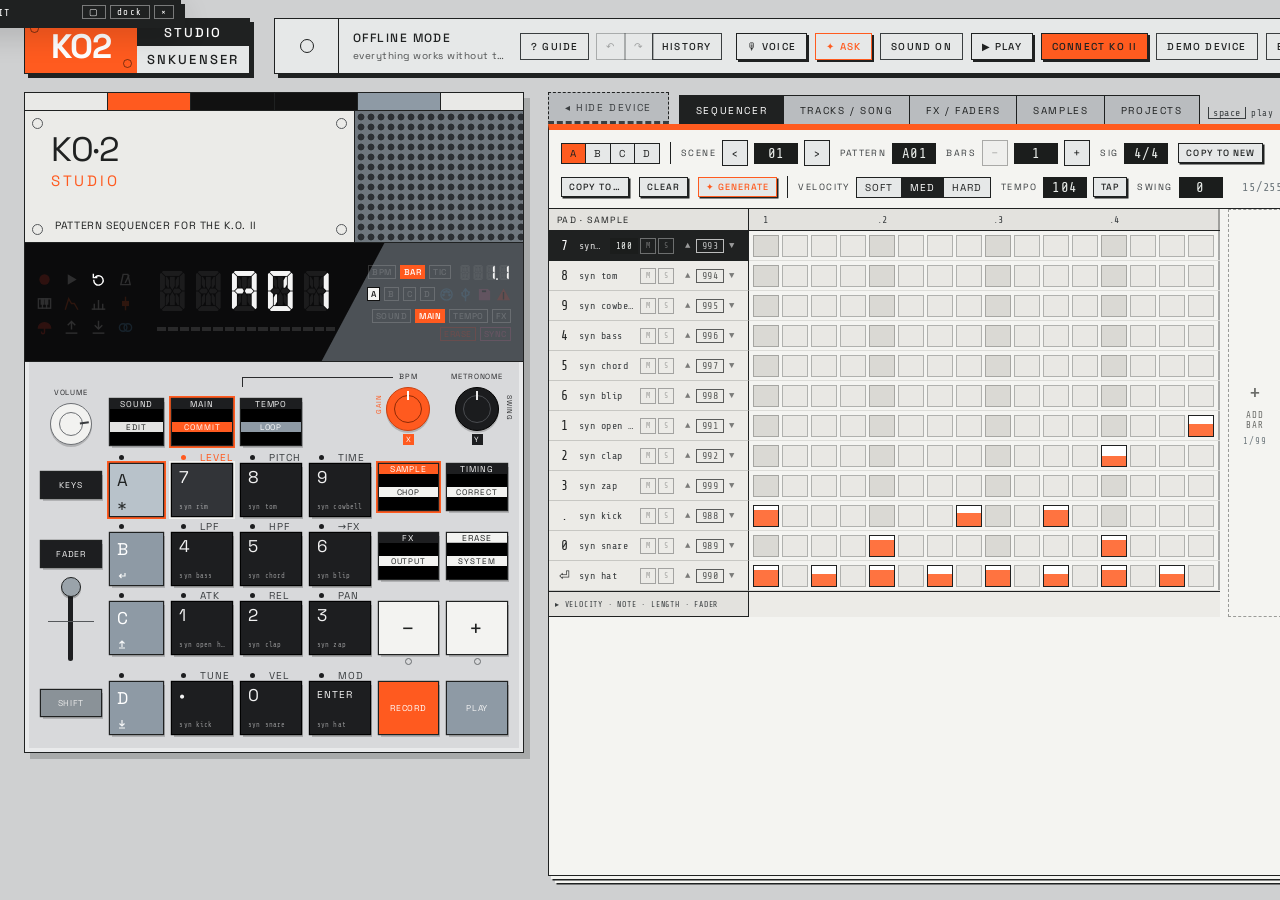
==== ko2/index.html @ eb82fb5e "KO2 Studio: Voice: warm up the note model when the window opens Co-Authored-By: Claude Opus 5.5 <nor" ====
<!doctype html>
<html lang="en">
  <head>
    <meta charset="UTF-8" />
    <meta name="viewport" content="width=device-width, initial-scale=1" />
    <title>KO2 Studio</title>
    <script type="module" crossorigin>var e=Object.create,t=Object.defineProperty,n=Object.getOwnPropertyDescriptor,r=Object.getOwnPropertyNames,i=Object.getPrototypeOf,a=Object.prototype.hasOwnProperty,o=(e,t,n)=>()=>{if(n)throw n[0];try{return e&&(t=e(e=0)),t}catch(e){throw n=[e],e}},s=(e,t)=>()=>(t||(e((t={exports:{}}).exports,t,t.exports),e=null),t.exports),c=(e,n)=>{let r={};for(var i in e)t(r,i,{get:e[i],enumerable:!0});return n||t(r,Symbol.toStringTag,{value:`Module`}),r},l=(e,i,o,s)=>{if(i&&typeof i==`object`||typeof i==`function`)for(var c=r(i),l=0,u=c.length,d;l<u;l++)d=c[l],!a.call(e,d)&&d!==o&&t(e,d,{get:(e=>i[e]).bind(null,d),enumerable:!(s=n(i,d))||s.enumerable});return e},u=(n,r,o)=>(o=n==null?{}:e(i(n)),l(r||!n||!n.__esModule||!a.call(n,`default`)?t(o,`default`,{value:n,enumerable:!0}):o,n));(function(){let e=document.createElement(`link`).relList;if(e&&e.supports&&e.supports(`modulepreload`))return;for(let e of document.querySelectorAll(`link[rel="modulepreload"]`))n(e);new MutationObserver(e=>{for(let t of e)if(t.type===`childList`)for(let e of t.addedNodes)e.tagName===`LINK`&&e.rel===`modulepreload`&&n(e)}).observe(document,{childList:!0,subtree:!0});function t(e){let t={};return e.integrity&&(t.integrity=e.integrity),e.referrerPolicy&&(t.referrerPolicy=e.referrerPolicy),t.credentials=e.crossOrigin===`use-credentials`?`include`:e.crossOrigin===`anonymous`?`omit`:`same-origin`,t}function n(e){if(e.ep)return;e.ep=!0;let n=t(e);fetch(e.href,n)}})();var d=s((e=>{function t(e,t){var n=e.length;e.push(t);a:for(;0<n;){var r=n-1>>>1,a=e[r];if(0<i(a,t))e[r]=t,e[n]=a,n=r;else break a}}function n(e){return e.length===0?null:e[0]}function r(e){if(e.length===0)return null;var t=e[0],n=e.pop();if(n!==t){e[0]=n;a:for(var r=0,a=e.length,o=a>>>1;r<o;){var s=2*(r+1)-1,c=e[s],l=s+1,u=e[l];if(0>i(c,n))l<a&&0>i(u,c)?(e[r]=u,e[l]=n,r=l):(e[r]=c,e[s]=n,r=s);else if(l<a&&0>i(u,n))e[r]=u,e[l]=n,r=l;else break a}}return t}function i(e,t){var n=e.sortIndex-t.sortIndex;return n===0?e.id-t.id:n}if(e.unstable_now=void 0,typeof performance==`object`&&typeof performance.now==`function`){var a=performance;e.unstable_now=function(){return a.now()}}else{var o=Date,s=o.now();e.unstable_now=function(){return o.now()-s}}var c=[],l=[],u=1,d=null,f=3,p=!1,m=!1,h=!1,g=!1,_=typeof setTimeout==`function`?setTimeout:null,v=typeof clearTimeout==`function`?clearTimeout:null,y=typeof setImmediate<`u`?setImmediate:null;function b(e){for(var i=n(l);i!==null;){if(i.callback===null)r(l);else if(i.startTime<=e)r(l),i.sortIndex=i.expirationTime,t(c,i);else break;i=n(l)}}function x(e){if(h=!1,b(e),!m){if(n(c)!==null)m=!0,S||(S=!0,D());else{var t=n(l);t!==null&&O(x,t.startTime-e)}}}var S=!1,C=-1,w=5,T=-1;function ee(){return g?!0:!(e.unstable_now()-T<w)}function E(){if(g=!1,S){var t=e.unstable_now();T=t;var i=!0;try{a:{m=!1,h&&(h=!1,v(C),C=-1),p=!0;var a=f;try{b:{for(b(t),d=n(c);d!==null&&!(d.expirationTime>t&&ee());){var o=d.callback;if(typeof o==`function`){d.callback=null,f=d.priorityLevel;var s=o(d.expirationTime<=t);if(t=e.unstable_now(),typeof s==`function`){d.callback=s,b(t),i=!0;break b}d===n(c)&&r(c),b(t)}else r(c);d=n(c)}if(d!==null)i=!0;else{var u=n(l);u!==null&&O(x,u.startTime-t),i=!1}}break a}finally{d=null,f=a,p=!1}i=void 0}}finally{i?D():S=!1}}}var D;if(typeof y==`function`)D=function(){y(E)};else if(typeof MessageChannel<`u`){var te=new MessageChannel,ne=te.port2;te.port1.onmessage=E,D=function(){ne.postMessage(null)}}else D=function(){_(E,0)};function O(t,n){C=_(function(){t(e.unstable_now())},n)}e.unstable_IdlePriority=5,e.unstable_ImmediatePriority=1,e.unstable_LowPriority=4,e.unstable_NormalPriority=3,e.unstable_Profiling=null,e.unstable_UserBlockingPriority=2,e.unstable_cancelCallback=function(e){e.callback=null},e.unstable_forceFrameRate=function(e){0>e||125<e?console.error(`forceFrameRate takes a positive int between 0 and 125, forcing frame rates higher than 125 fps is not supported`):w=0<e?Math.floor(1e3/e):5},e.unstable_getCurrentPriorityLevel=function(){return f},e.unstable_next=function(e){switch(f){case 1:case 2:case 3:var t=3;break;default:t=f}var n=f;f=t;try{return e()}finally{f=n}},e.unstable_requestPaint=function(){g=!0},e.unstable_runWithPriority=function(e,t){switch(e){case 1:case 2:case 3:case 4:case 5:break;default:e=3}var n=f;f=e;try{return t()}finally{f=n}},e.unstable_scheduleCallback=function(r,i,a){var o=e.unstable_now();switch(typeof a==`object`&&a?(a=a.delay,a=typeof a==`number`&&0<a?o+a:o):a=o,r){case 1:var s=-1;break;case 2:s=250;break;case 5:s=1073741823;break;case 4:s=1e4;break;default:s=5e3}return s=a+s,r={id:u++,callback:i,priorityLevel:r,startTime:a,expirationTime:s,sortIndex:-1},a>o?(r.sortIndex=a,t(l,r),n(c)===null&&r===n(l)&&(h?(v(C),C=-1):h=!0,O(x,a-o))):(r.sortIndex=s,t(c,r),m||p||(m=!0,S||(S=!0,D()))),r},e.unstable_shouldYield=ee,e.unstable_wrapCallback=function(e){var t=f;return function(){var n=f;f=t;try{return e.apply(this,arguments)}finally{f=n}}}})),f=s(((e,t)=>{t.exports=d()})),p=s((e=>{var t=Symbol.for(`react.transitional.element`),n=Symbol.for(`react.portal`),r=Symbol.for(`react.fragment`),i=Symbol.for(`react.strict_mode`),a=Symbol.for(`react.profiler`),o=Symbol.for(`react.consumer`),s=Symbol.for(`react.context`),c=Symbol.for(`react.forward_ref`),l=Symbol.for(`react.suspense`),u=Symbol.for(`react.memo`),d=Symbol.for(`react.lazy`),f=Symbol.for(`react.activity`),p=Symbol.for(`react.view_transition`),m=Symbol.iterator;function h(e){return typeof e!=`object`||!e?null:(e=m&&e[m]||e[`@@iterator`],typeof e==`function`?e:null)}var g={isMounted:function(){return!1},enqueueForceUpdate:function(){},enqueueReplaceState:function(){},enqueueSetState:function(){}},_=Object.assign,v={};function y(e,t,n){this.props=e,this.context=t,this.refs=v,this.updater=n||g}y.prototype.isReactComponent={},y.prototype.setState=function(e,t){if(typeof e!=`object`&&typeof e!=`function`&&e!=null)throw Error(`takes an object of state variables to update or a function which returns an object of state variables.`);this.updater.enqueueSetState(this,e,t,`setState`)},y.prototype.forceUpdate=function(e){this.updater.enqueueForceUpdate(this,e,`forceUpdate`)};function b(){}b.prototype=y.prototype;function x(e,t,n){this.props=e,this.context=t,this.refs=v,this.updater=n||g}var S=x.prototype=new b;S.constructor=x,_(S,y.prototype),S.isPureReactComponent=!0;var C=Array.isArray;function w(){}var T={H:null,A:null,T:null,S:null},ee=Object.prototype.hasOwnProperty;function E(e,n,r){var i=r.ref;return{$$typeof:t,type:e,key:n,ref:i===void 0?null:i,props:r}}function D(e,t){return E(e.type,t,e.props)}function te(e){return typeof e==`object`&&!!e&&e.$$typeof===t}function ne(e){var t={"=":`=0`,":":`=2`};return`$`+e.replace(/[=:]/g,function(e){return t[e]})}var O=/\/+/g;function k(e,t){return typeof e==`object`&&e&&e.key!=null?ne(``+e.key):t.toString(36)}function re(e){switch(e.status){case`fulfilled`:return e.value;case`rejected`:throw e.reason;default:switch(typeof e.status==`string`?e.then(w,w):(e.status=`pending`,e.then(function(t){e.status===`pending`&&(e.status=`fulfilled`,e.value=t)},function(t){e.status===`pending`&&(e.status=`rejected`,e.reason=t)})),e.status){case`fulfilled`:return e.value;case`rejected`:throw e.reason}}throw e}function ie(e,r,i,a,o){var s=typeof e;(s===`undefined`||s===`boolean`)&&(e=null);var c=!1;if(e===null)c=!0;else switch(s){case`bigint`:case`string`:case`number`:c=!0;break;case`object`:switch(e.$$typeof){case t:case n:c=!0;break;case d:return c=e._init,ie(c(e._payload),r,i,a,o)}}if(c)return o=o(e),c=a===``?`.`+k(e,0):a,C(o)?(i=``,c!=null&&(i=c.replace(O,`$&/`)+`/`),ie(o,r,i,``,function(e){return e})):o!=null&&(te(o)&&(o=D(o,i+(o.key==null||e&&e.key===o.key?``:(``+o.key).replace(O,`$&/`)+`/`)+c)),r.push(o)),1;c=0;var l=a===``?`.`:a+`:`;if(C(e))for(var u=0;u<e.length;u++)a=e[u],s=l+k(a,u),c+=ie(a,r,i,s,o);else if(u=h(e),typeof u==`function`)for(e=u.call(e),u=0;!(a=e.next()).done;)a=a.value,s=l+k(a,u++),c+=ie(a,r,i,s,o);else if(s===`object`){if(typeof e.then==`function`)return ie(re(e),r,i,a,o);throw r=String(e),Error(`Objects are not valid as a React child (found: `+(r===`[object Object]`?`object with keys {`+Object.keys(e).join(`, `)+`}`:r)+`). If you meant to render a collection of children, use an array instead.`)}return c}function ae(e,t,n){if(e==null)return e;var r=[],i=0;return ie(e,r,``,``,function(e){return t.call(n,e,i++)}),r}function oe(e){if(e._status===-1){var t=e._result,n=t();n.then(function(t){(e._status===0||e._status===-1)&&(e._status=1,e._result=t,n.status===void 0&&(n.status=`fulfilled`,n.value=t))},function(t){(e._status===0||e._status===-1)&&(e._status=2,e._result=t,n.status===void 0&&(n.status=`rejected`,n.reason=t))}),e._status===-1&&(e._status=0,e._result=n)}if(e._status===1)return e._result.default;throw e._result}var se=typeof reportError==`function`?reportError:function(e){if(typeof window==`object`&&typeof window.ErrorEvent==`function`){var t=new window.ErrorEvent(`error`,{bubbles:!0,cancelable:!0,message:typeof e==`object`&&e&&typeof e.message==`string`?String(e.message):String(e),error:e});if(!window.dispatchEvent(t))return}else if(typeof process==`object`&&typeof process.emit==`function`){process.emit(`uncaughtException`,e);return}console.error(e)};function ce(e){var t=T.T,n={};n.types=t===null?null:t.types,T.T=n;try{var r=e(),i=T.S;i!==null&&i(n,r),typeof r==`object`&&r&&typeof r.then==`function`&&r.then(w,se)}catch(e){se(e)}finally{t!==null&&n.types!==null&&(t.types=n.types),T.T=t}}function le(e){var t=T.T;if(t!==null){var n=t.types;n===null?t.types=[e]:n.indexOf(e)===-1&&n.push(e)}else ce(le.bind(null,e))}var ue={map:ae,forEach:function(e,t,n){ae(e,function(){t.apply(this,arguments)},n)},count:function(e){var t=0;return ae(e,function(){t++}),t},toArray:function(e){return ae(e,function(e){return e})||[]},only:function(e){if(!te(e))throw Error(`React.Children.only expected to receive a single React element child.`);return e}};e.Activity=f,e.Children=ue,e.Component=y,e.Fragment=r,e.Profiler=a,e.PureComponent=x,e.StrictMode=i,e.Suspense=l,e.ViewTransition=p,e.__CLIENT_INTERNALS_DO_NOT_USE_OR_WARN_USERS_THEY_CANNOT_UPGRADE=T,e.__COMPILER_RUNTIME={__proto__:null,c:function(e){return T.H.useMemoCache(e)}},e.addTransitionType=le,e.cache=function(e){return function(){return e.apply(null,arguments)}},e.cacheSignal=function(){return null},e.cloneElement=function(e,t,n){if(e==null)throw Error(`The argument must be a React element, but you passed `+e+`.`);var r=_({},e.props),i=e.key;if(t!=null)for(a in t.key!==void 0&&(i=``+t.key),t)!ee.call(t,a)||a===`key`||a===`__self`||a===`__source`||a===`ref`&&t.ref===void 0||(r[a]=t[a]);var a=arguments.length-2;if(a===1)r.children=n;else if(1<a){for(var o=Array(a),s=0;s<a;s++)o[s]=arguments[s+2];r.children=o}return E(e.type,i,r)},e.createContext=function(e){return e={$$typeof:s,_currentValue:e,_currentValue2:e,_threadCount:0,Provider:null,Consumer:null},e.Provider=e,e.Consumer={$$typeof:o,_context:e},e},e.createElement=function(e,t,n){var r,i={},a=null;if(t!=null)for(r in t.key!==void 0&&(a=``+t.key),t)ee.call(t,r)&&r!==`key`&&r!==`__self`&&r!==`__source`&&(i[r]=t[r]);var o=arguments.length-2;if(o===1)i.children=n;else if(1<o){for(var s=Array(o),c=0;c<o;c++)s[c]=arguments[c+2];i.children=s}if(e&&e.defaultProps)for(r in o=e.defaultProps,o)i[r]===void 0&&(i[r]=o[r]);return E(e,a,i)},e.createRef=function(){return{current:null}},e.forwardRef=function(e){return{$$typeof:c,render:e}},e.isValidElement=te,e.lazy=function(e){return{$$typeof:d,_payload:{_status:-1,_result:e},_init:oe}},e.memo=function(e,t){return{$$typeof:u,type:e,compare:t===void 0?null:t}},e.startTransition=ce,e.unstable_useCacheRefresh=function(){return T.H.useCacheRefresh()},e.use=function(e){return T.H.use(e)},e.useActionState=function(e,t,n){return T.H.useActionState(e,t,n)},e.useCallback=function(e,t){return T.H.useCallback(e,t)},e.useContext=function(e){return T.H.useContext(e)},e.useDebugValue=function(){},e.useDeferredValue=function(e,t){return T.H.useDeferredValue(e,t)},e.useEffect=function(e,t){return T.H.useEffect(e,t)},e.useEffectEvent=function(e){return T.H.useEffectEvent(e)},e.useId=function(){return T.H.useId()},e.useImperativeHandle=function(e,t,n){return T.H.useImperativeHandle(e,t,n)},e.useInsertionEffect=function(e,t){return T.H.useInsertionEffect(e,t)},e.useLayoutEffect=function(e,t){return T.H.useLayoutEffect(e,t)},e.useMemo=function(e,t){return T.H.useMemo(e,t)},e.useOptimistic=function(e,t){return T.H.useOptimistic(e,t)},e.useReducer=function(e,t,n){return T.H.useReducer(e,t,n)},e.useRef=function(e){return T.H.useRef(e)},e.useState=function(e){return T.H.useState(e)},e.useSyncExternalStore=function(e,t,n){return T.H.useSyncExternalStore(e,t,n)},e.useTransition=function(){return T.H.useTransition()},e.version=`19.3.1`})),m=s(((e,t)=>{t.exports=p()})),h=s((e=>{var t=m();function n(e){var t=`https://react.dev/errors/`+e;if(1<arguments.length){t+=`?args[]=`+encodeURIComponent(arguments[1]);for(var n=2;n<arguments.length;n++)t+=`&args[]=`+encodeURIComponent(arguments[n])}return`Minified React error #`+e+`; visit `+t+` for the full message or use the non-minified dev environment for full errors and additional helpful warnings.`}function r(){}var i={d:{f:r,r:function(){throw Error(n(522))},D:r,C:r,L:r,m:r,X:r,S:r,M:r},p:0,findDOMNode:null},a=Symbol.for(`react.portal`),o=Symbol.for(`react.recoverable`),s=Symbol.for(`react.optimistic_key`);function c(e,t,n){var r=3<arguments.length&&arguments[3]!==void 0?arguments[3]:null;return{$$typeof:a,key:r==null?null:r===s?s:``+r,children:e,containerInfo:t,implementation:n}}var l=t.__CLIENT_INTERNALS_DO_NOT_USE_OR_WARN_USERS_THEY_CANNOT_UPGRADE;function u(e,t){if(e===`font`)return``;if(typeof t==`string`)return t===`use-credentials`?t:``}e.__DOM_INTERNALS_DO_NOT_USE_OR_WARN_USERS_THEY_CANNOT_UPGRADE=i,e.browser=function(e){return{$$typeof:o,_reason:e}},e.createPortal=function(e,t){var r=2<arguments.length&&arguments[2]!==void 0?arguments[2]:null;if(!t||t.nodeType!==1&&t.nodeType!==9&&t.nodeType!==11)throw Error(n(299));return c(e,t,null,r)},e.flushSync=function(e){var t=l.T,n=i.p;try{if(l.T=null,i.p=2,e)return e()}finally{l.T=t,i.p=n,i.d.f()}},e.preconnect=function(e,t){typeof e==`string`&&(t?(t=t.crossOrigin,t=typeof t==`string`?t===`use-credentials`?t:``:void 0):t=null,i.d.C(e,t))},e.prefetchDNS=function(e){typeof e==`string`&&i.d.D(e)},e.preinit=function(e,t){if(typeof e==`string`&&t&&typeof t.as==`string`){var n=t.as,r=u(n,t.crossOrigin),a=typeof t.integrity==`string`?t.integrity:void 0,o=typeof t.fetchPriority==`string`?t.fetchPriority:void 0;n===`style`?i.d.S(e,typeof t.precedence==`string`?t.precedence:void 0,{crossOrigin:r,integrity:a,fetchPriority:o}):n===`script`&&i.d.X(e,{crossOrigin:r,integrity:a,fetchPriority:o,nonce:typeof t.nonce==`string`?t.nonce:void 0})}},e.preinitModule=function(e,t){if(typeof e==`string`){if(typeof t==`object`&&t){if(t.as==null||t.as===`script`){var n=u(t.as,t.crossOrigin);i.d.M(e,{crossOrigin:n,integrity:typeof t.integrity==`string`?t.integrity:void 0,nonce:typeof t.nonce==`string`?t.nonce:void 0,fetchPriority:typeof t.fetchPriority==`string`?t.fetchPriority:void 0})}}else t??i.d.M(e)}},e.preload=function(e,t){if(typeof e==`string`&&typeof t==`object`&&t&&typeof t.as==`string`){var n=t.as,r=u(n,t.crossOrigin);i.d.L(e,n,{crossOrigin:r,integrity:typeof t.integrity==`string`?t.integrity:void 0,nonce:typeof t.nonce==`string`?t.nonce:void 0,type:typeof t.type==`string`?t.type:void 0,fetchPriority:typeof t.fetchPriority==`string`?t.fetchPriority:void 0,referrerPolicy:typeof t.referrerPolicy==`string`?t.referrerPolicy:void 0,imageSrcSet:typeof t.imageSrcSet==`string`?t.imageSrcSet:void 0,imageSizes:typeof t.imageSizes==`string`?t.imageSizes:void 0,media:typeof t.media==`string`?t.media:void 0})}},e.preloadModule=function(e,t){if(typeof e==`string`){if(t){var n=u(t.as,t.crossOrigin);i.d.m(e,{as:typeof t.as==`string`&&t.as!==`script`?t.as:void 0,crossOrigin:n,integrity:typeof t.integrity==`string`?t.integrity:void 0,nonce:typeof t.nonce==`string`?t.nonce:void 0,fetchPriority:typeof t.fetchPriority==`string`?t.fetchPriority:void 0})}else i.d.m(e)}},e.requestFormReset=function(e){i.d.r(e)},e.unstable_batchedUpdates=function(e,t){return e(t)},e.useFormState=function(e,t,n){return l.H.useFormState(e,t,n)},e.useFormStatus=function(){return l.H.useHostTransitionStatus()},e.version=`19.3.1`})),g=s(((e,t)=>{function n(){if(typeof __REACT_DEVTOOLS_GLOBAL_HOOK__<`u`&&typeof __REACT_DEVTOOLS_GLOBAL_HOOK__.checkDCE==`function`)try{__REACT_DEVTOOLS_GLOBAL_HOOK__.checkDCE(n)}catch(e){console.error(e)}}n(),t.exports=h()})),_=s((e=>{var t=f(),n=m(),r=g();function i(e){var t=`https://react.dev/errors/`+e;if(1<arguments.length){t+=`?args[]=`+encodeURIComponent(arguments[1]);for(var n=2;n<arguments.length;n++)t+=`&args[]=`+encodeURIComponent(arguments[n])}return`Minified React error #`+e+`; visit `+t+` for the full message or use the non-minified dev environment for full errors and additional helpful warnings.`}function a(e){return!(!e||e.nodeType!==1&&e.nodeType!==9&&e.nodeType!==11)}function o(e){for(var t=e,n=t;n&&!n.alternate;)t=n,t.flags&4098&&(e=t.return),n=t.return;for(;t.return;)t=t.return;return t.tag===3?e:null}function s(e){if(e.tag===13){var t=e.memoizedState;if(t===null&&(e=e.alternate,e!==null&&(t=e.memoizedState)),t!==null)return t.dehydrated}return null}function c(e){if(e.tag===31){var t=e.memoizedState;if(t===null&&(e=e.alternate,e!==null&&(t=e.memoizedState)),t!==null)return t.dehydrated}return null}function l(e){if(o(e)!==e)throw Error(i(188))}function u(e){var t=e.alternate;if(!t){if(t=o(e),t===null)throw Error(i(188));return t===e?e:null}for(var n=e,r=t;;){var a=n.return;if(a===null)break;var s=a.alternate;if(s===null){if(r=a.return,r!==null){n=r;continue}break}if(a.child===s.child){for(s=a.child;s;){if(s===n)return l(a),e;if(s===r)return l(a),t;s=s.sibling}throw Error(i(188))}if(n.return!==r.return)n=a,r=s;else{for(var c=!1,u=a.child;u;){if(u===n){c=!0,n=a,r=s;break}if(u===r){c=!0,r=a,n=s;break}u=u.sibling}if(!c){for(u=s.child;u;){if(u===n){c=!0,n=s,r=a;break}if(u===r){c=!0,r=s,n=a;break}u=u.sibling}if(!c)throw Error(i(189))}}if(n.alternate!==r)throw Error(i(190))}if(n.tag!==3)throw Error(i(188));return n.stateNode.current===n?e:t}function d(e){var t=e.tag;if(t===5||t===26||t===27||t===6)return e;for(e=e.child;e!==null;){if(t=d(e),t!==null)return t;e=e.sibling}return null}function p(e,t,n,r,i,a){for(;e!==null;){if((e.tag===5||e.tag===27||e.tag===6)&&n(e,r,i,a)||(e.tag!==22||e.memoizedState===null)&&(t||e.tag!==5&&e.tag!==27)&&p(e.child,t,n,r,i,a))return!0;e=e.sibling}return!1}function h(e){for(e=e.return;e!==null;){if(e.tag===3||e.tag===5||e.tag===27)return e;e=e.return}return null}function _(e){var t=!1;for(e=e.return;e!==null&&(e.tag===4&&(t=!0),e.tag!==3&&e.tag!==5&&e.tag!==27);)e=e.return;return t}function v(e){var t=[null,null],n=h(e);return n===null||y(t,e,n.child,{foundSelf:!1}),t}function y(e,t,n,r){for(;n!==null;){if(n===t)r.foundSelf=!0;else if(n.tag===5||n.tag===27||n.tag===6){if(r.foundSelf)return e[1]=n,!0;e[0]=n}else if((n.tag!==22||n.memoizedState===null)&&y(e,t,n.child,r))return!0;n=n.sibling}return!1}function b(e){switch(e.tag){case 5:case 27:case 6:return e.stateNode;case 3:return e.stateNode.containerInfo;default:throw Error(i(559))}}var x=null,S=null;function C(e,t,n){return e===n||e===t&&(x=e,!0)}function w(e,t,n){return e===n?(S=e,!1):e===t&&(S!==null&&(x=e),!0)}function T(e){if(e===null)return null;do e=e===null?null:e.return;while(e&&e.tag!==5&&e.tag!==27&&e.tag!==3);return e||null}function ee(e,t,n){for(var r=0,i=e;i;i=n(i))r++;i=0;for(var a=t;a;a=n(a))i++;for(;0<r-i;)e=n(e),r--;for(;0<i-r;)t=n(t),i--;for(;r--;){if(e===t||t!==null&&e===t.alternate)return e;e=n(e),t=n(t)}return null}var E=Object.assign,D=Symbol.for(`react.element`),te=Symbol.for(`react.transitional.element`),ne=Symbol.for(`react.portal`),O=Symbol.for(`react.fragment`),k=Symbol.for(`react.strict_mode`),re=Symbol.for(`react.profiler`),ie=Symbol.for(`react.consumer`),ae=Symbol.for(`react.context`),oe=Symbol.for(`react.forward_ref`),se=Symbol.for(`react.suspense`),ce=Symbol.for(`react.suspense_list`),le=Symbol.for(`react.memo`),ue=Symbol.for(`react.lazy`),de=Symbol.for(`react.activity`),fe=Symbol.for(`react.legacy_hidden`),pe=Symbol.for(`react.memo_cache_sentinel`),me=Symbol.for(`react.view_transition`),he=Symbol.for(`react.recoverable`),ge=Symbol.iterator;function _e(e){return typeof e!=`object`||!e?null:(e=ge&&e[ge]||e[`@@iterator`],typeof e==`function`?e:null)}var ve=Symbol.for(`react.client.reference`);function ye(e){if(e==null)return null;if(typeof e==`function`)return e.$$typeof===ve?null:e.displayName||e.name||null;if(typeof e==`string`)return e;switch(e){case O:return`Fragment`;case re:return`Profiler`;case k:return`StrictMode`;case se:return`Suspense`;case ce:return`SuspenseList`;case de:return`Activity`;case me:return`ViewTransition`}if(typeof e==`object`)switch(e.$$typeof){case ne:return`Portal`;case ae:return e.displayName||`Context`;case ie:return(e._context.displayName||`Context`)+`.Consumer`;case oe:var t=e.render;return e=e.displayName,e||=(e=t.displayName||t.name||``,e===``?`ForwardRef`:`ForwardRef(`+e+`)`),e;case le:return t=e.displayName||null,t===null?ye(e.type)||`Memo`:t;case ue:t=e._payload,e=e._init;try{return ye(e(t))}catch{}}return null}var be=Array.isArray,A=n.__CLIENT_INTERNALS_DO_NOT_USE_OR_WARN_USERS_THEY_CANNOT_UPGRADE,xe=r.__DOM_INTERNALS_DO_NOT_USE_OR_WARN_USERS_THEY_CANNOT_UPGRADE,Se={pending:!1,data:null,method:null,action:null},Ce=[],j=-1;function M(e){return{current:e}}function we(e){0>j||(e.current=Ce[j],Ce[j]=null,j--)}function Te(e,t){j++,Ce[j]=e.current,e.current=t}var Ee=M(null),De=M(null),Oe=M(null),ke=M(null);function Ae(e,t){switch(Te(Oe,t),Te(De,e),Te(Ee,null),t.nodeType){case 9:case 11:e=(e=t.documentElement)&&(e=e.namespaceURI)?bp(e):0;break;default:if(e=t.tagName,t=t.namespaceURI)t=bp(t),e=xp(t,e);else switch(e){case`svg`:e=1;break;case`math`:e=2;break;default:e=0}}we(Ee),Te(Ee,e)}function je(){we(Ee),we(De),we(Oe)}function Me(e){var t=e.memoizedState;t!==null&&(Y._currentValue=t.memoizedState,Te(ke,e)),t=Ee.current;var n=xp(t,e.type);t!==n&&(Te(De,e),Te(Ee,n))}function Ne(e){De.current===e&&(we(Ee),we(De)),ke.current===e&&(we(ke),Y._currentValue=Se)}var Pe,Fe;function Ie(e){if(Pe===void 0)try{throw Error()}catch(e){var t=e.stack.trim().match(/\n( *(at )?)/);Pe=t&&t[1]||``,Fe=-1<e.stack.indexOf(`
    at`)?` (<anonymous>)`:-1<e.stack.indexOf(`@`)?`@unknown:0:0`:``}return`
`+Pe+e+Fe}var Le=!1;function Re(e,t){if(!e||Le)return``;Le=!0;var n=Error.prepareStackTrace;Error.prepareStackTrace=void 0;try{var r={DetermineComponentFrameRoot:function(){try{if(t){var n=function(){throw Error()};if(Object.defineProperty(n.prototype,"props",{set:function(){throw Error()}}),typeof Reflect==`object`&&Reflect.construct){try{Reflect.construct(n,[])}catch(e){var r=e}Reflect.construct(e,[],n)}else{try{n.call()}catch(e){r=e}n=!1;try{var i=Object.getOwnPropertyDescriptor(e.prototype,`props`);Object.defineProperty(e.prototype,"props",{configurable:!0,set:function(){throw Error()}}),n=!0,new e}finally{n&&(i===void 0?delete e.prototype.props:Object.defineProperty(e.prototype,"props",i))}}}else{try{throw Error()}catch(e){r=e}(n=e())&&typeof n.catch==`function`&&n.catch(function(){})}}catch(e){if(e&&r&&typeof e.stack==`string`)return[e.stack,r.stack]}return[null,null]}};r.DetermineComponentFrameRoot.displayName=`DetermineComponentFrameRoot`;var i=Object.getOwnPropertyDescriptor(r.DetermineComponentFrameRoot,`name`);i&&i.configurable&&Object.defineProperty(r.DetermineComponentFrameRoot,"name",{value:`DetermineComponentFrameRoot`});var a=r.DetermineComponentFrameRoot(),o=a[0],s=a[1];if(o&&s){var c=o.split(`
`),l=s.split(`
`);for(i=r=0;r<c.length&&!c[r].includes(`DetermineComponentFrameRoot`);)r++;for(;i<l.length&&!l[i].includes(`DetermineComponentFrameRoot`);)i++;if(r===c.length||i===l.length)for(r=c.length-1,i=l.length-1;1<=r&&0<=i&&c[r]!==l[i];)i--;for(;1<=r&&0<=i;r--,i--)if(c[r]!==l[i]){if(r!==1||i!==1)do if(r--,i--,0>i||c[r]!==l[i]){var u=`
`+c[r].replace(` at new `,` at `);return e.displayName&&u.includes(`<anonymous>`)&&(u=u.replace(`<anonymous>`,e.displayName)),u}while(1<=r&&0<=i);break}}}finally{Le=!1,Error.prepareStackTrace=n}return(n=e?e.displayName||e.name:``)?Ie(n):``}function ze(e,t){switch(e.tag){case 26:case 27:case 5:return Ie(e.type);case 16:return Ie(`Lazy`);case 13:return e.child!==t&&t!==null?Ie(`Suspense Fallback`):Ie(`Suspense`);case 19:return Ie(`SuspenseList`);case 0:case 15:return Re(e.type,!1);case 11:return Re(e.type.render,!1);case 1:return Re(e.type,!0);case 31:return Ie(`Activity`);case 30:return Ie(`ViewTransition`);default:return``}}function Be(e){try{var t=``,n=null;do t+=ze(e,n),n=e,e=e.return;while(e);return t}catch(e){return`
Error generating stack: `+e.message+`
`+e.stack}}var Ve=Object.prototype.hasOwnProperty,He=t.unstable_scheduleCallback,Ue=t.unstable_cancelCallback,We=t.unstable_shouldYield,Ge=t.unstable_requestPaint,Ke=t.unstable_now,qe=t.unstable_getCurrentPriorityLevel,Je=t.unstable_ImmediatePriority,Ye=t.unstable_UserBlockingPriority,Xe=t.unstable_NormalPriority,Ze=t.unstable_LowPriority,Qe=t.unstable_IdlePriority,$e=t.log,et=t.unstable_setDisableYieldValue,tt=null,nt=null;function rt(e){if(typeof $e==`function`&&et(e),nt&&typeof nt.setStrictMode==`function`)try{nt.setStrictMode(tt,e)}catch{}}var it=Math.clz32?Math.clz32:st,at=Math.log,ot=Math.LN2;function st(e){return e>>>=0,e===0?32:31-(at(e)/ot|0)|0}var ct=256,N=262144,P=4194304;function lt(e){var t=e&42;if(t!==0)return t;switch(e&-e){case 1:return 1;case 2:return 2;case 4:return 4;case 8:return 8;case 16:return 16;case 32:return 32;case 64:return 64;case 128:return 128;case 256:case 512:case 1024:case 2048:case 4096:case 8192:case 16384:case 32768:case 65536:case 131072:return e&-e;case 262144:case 524288:case 1048576:case 2097152:return e&3932160;case 4194304:case 8388608:case 16777216:case 33554432:return e&62914560;case 67108864:return 67108864;case 134217728:return 134217728;case 268435456:return 268435456;case 536870912:return 536870912;case 1073741824:return 0;default:return e}}function ut(e,t,n){var r=e.pendingLanes;if(r===0)return 0;var i=0,a=e.suspendedLanes,o=e.pingedLanes;e=e.warmLanes;var s=r&134217727;return s===0?(s=r&~a,s===0?o===0?n||(n=r&~e,n!==0&&(i=lt(n))):i=lt(o):i=lt(s)):(r=s&~a,r===0?(o&=s,o===0?n||(n=s&~e,n!==0&&(i=lt(n))):i=lt(o)):i=lt(r)),i===0?0:t!==0&&t!==i&&(t&a)===0&&(a=i&-i,n=t&-t,a>=n||a===32&&n&4194048)?t:i}function dt(e,t){return(e.pendingLanes&~(e.suspendedLanes&~e.pingedLanes)&t)===0}function F(e,t){t&8&&(t|=t&32);var n=e.entangledLanes;if(n!==0)for(e=e.entanglements,n&=t;0<n;){var r=31-it(n),i=1<<r;t|=e[r],n&=~i}return t}function I(e,t){switch(e){case 1:case 2:case 4:case 8:case 64:return t+250;case 16:case 32:case 128:case 256:case 512:case 1024:case 2048:case 4096:case 8192:case 16384:case 32768:case 65536:case 131072:case 262144:case 524288:case 1048576:case 2097152:return t+5e3;case 4194304:case 8388608:case 16777216:case 33554432:return-1;case 67108864:case 134217728:case 268435456:case 536870912:case 1073741824:return-1;default:return-1}}function ft(){var e=P;return P<<=1,!(P&62914560)&&(P=4194304),e}function pt(e){for(var t=[],n=0;31>n;n++)t.push(e);return t}function mt(e,t){e.pendingLanes|=t,t!==268435456&&(e.suspendedLanes=0,e.pingedLanes=0,e.warmLanes=0)}function ht(e,t,n,r,i,a){var o=e.pendingLanes;e.pendingLanes=n,e.suspendedLanes=0,e.pingedLanes=0,e.warmLanes=0,e.expiredLanes&=n,e.entangledLanes&=n,e.errorRecoveryDisabledLanes&=n,e.shellSuspendCounter=0;var s=e.entanglements,c=e.expirationTimes,l=e.hiddenUpdates;for(n=o&~n;0<n;){var u=31-it(n),d=1<<u;s[u]=0,c[u]=-1;var f=l[u];if(f!==null)for(l[u]=null,u=0;u<f.length;u++){var p=f[u];p!==null&&(p.lane&=-536870913)}n&=~d}r!==0&&gt(e,r,0),a!==0&&i===0&&e.tag!==0&&(e.suspendedLanes|=a&~(o&~t))}function gt(e,t,n){e.pendingLanes|=t,e.suspendedLanes&=~t;var r=31-it(t);e.entangledLanes|=t,e.entanglements[r]=e.entanglements[r]|1073741824|n&261930}function _t(e,t){var n=e.entangledLanes|=t;for(e=e.entanglements;n;){var r=31-it(n),i=1<<r;i&t|e[r]&t&&(e[r]|=t),n&=~i}}function vt(e,t){var n=t&-t;return n=n&42?1:yt(n),(n&(e.suspendedLanes|t))===0?n:0}function yt(e){switch(e){case 2:e=1;break;case 8:e=4;break;case 32:e=16;break;case 256:case 512:case 1024:case 2048:case 4096:case 8192:case 16384:case 32768:case 65536:case 131072:case 262144:case 524288:case 1048576:case 2097152:case 4194304:case 8388608:case 16777216:case 33554432:e=128;break;case 268435456:e=134217728;break;default:e=0}return e}function bt(e){return e&=-e,2<e?8<e?e&134217727?32:268435456:8:2}function xt(){var e=xe.p;return e===0?(e=window.event,e===void 0?32:Dh(e.type)):e}function St(e,t){var n=xe.p;try{return xe.p=e,t()}finally{xe.p=n}}var Ct=Math.random().toString(36).slice(2),wt=`__reactFiber$`+Ct,Tt=`__reactProps$`+Ct,Et=`__reactContainer$`+Ct,Dt=`__reactEvents$`+Ct,Ot=`__reactListeners$`+Ct,kt=`__reactHandles$`+Ct,At=`__reactResources$`+Ct,jt=`__reactMarker$`+Ct,Mt=`__reactLoad$`+Ct;function Nt(e){delete e[wt],delete e[Tt],delete e[Ot],delete e[kt]}function Pt(e){var t;if(t=e[wt])return t;for(var n=e.parentNode;n;){if(t=n[Et]||n[wt]){if(n=t.alternate,t.child!==null||n!==null&&n.child!==null)for(e=ym(e);e!==null;){if(n=e[wt])return n;e=ym(e)}return t}e=n,n=e.parentNode}return null}function Ft(e){if(e=e[wt]||e[Et]){var t=e.tag;if(t===5||t===6||t===13||t===31||t===26||t===27||t===3)return e}return null}function It(e){var t=e.tag;if(t===5||t===26||t===27||t===6)return e.stateNode;throw Error(i(33))}function Lt(e){var t=e[At];return t||=e[At]={hoistableStyles:new Map,hoistableScripts:new Map},t}function Rt(e){e[jt]=!0}function zt(e){e[Mt]=void 0}var Bt=new Set,Vt={};function Ht(e,t){Ut(e,t),Ut(e+`Capture`,t)}function Ut(e,t){for(Vt[e]=t,e=0;e<t.length;e++)Bt.add(t[e])}var Wt=RegExp(`^[:A-Z_a-z\\u00C0-\\u00D6\\u00D8-\\u00F6\\u00F8-\\u02FF\\u0370-\\u037D\\u037F-\\u1FFF\\u200C-\\u200D\\u2070-\\u218F\\u2C00-\\u2FEF\\u3001-\\uD7FF\\uF900-\\uFDCF\\uFDF0-\\uFFFD][:A-Z_a-z\\u00C0-\\u00D6\\u00D8-\\u00F6\\u00F8-\\u02FF\\u0370-\\u037D\\u037F-\\u1FFF\\u200C-\\u200D\\u2070-\\u218F\\u2C00-\\u2FEF\\u3001-\\uD7FF\\uF900-\\uFDCF\\uFDF0-\\uFFFD\\-.0-9\\u00B7\\u0300-\\u036F\\u203F-\\u2040]*$`),Gt={},Kt={};function qt(e){return Ve.call(Kt,e)?!0:Ve.call(Gt,e)?!1:Wt.test(e)?Kt[e]=!0:(Gt[e]=!0,!1)}var Jt=!1;function Yt(){var e=Jt;return Jt=!1,e}function Xt(e,t,n){if(qt(t)){if(n===null)e.removeAttribute(t);else{switch(typeof n){case`undefined`:case`function`:case`symbol`:e.removeAttribute(t);return;case`boolean`:var r=t.toLowerCase().slice(0,5);if(r!==`data-`&&r!==`aria-`){e.removeAttribute(t);return}}e.setAttribute(t,n)}}}function Zt(e,t,n){if(n===null)e.removeAttribute(t);else{switch(typeof n){case`undefined`:case`function`:case`symbol`:case`boolean`:e.removeAttribute(t);return}e.setAttribute(t,n)}}function Qt(e,t,n,r){if(r===null)e.removeAttribute(n);else{switch(typeof r){case`undefined`:case`function`:case`symbol`:case`boolean`:e.removeAttribute(n);return}e.setAttributeNS(t,n,r)}}function $t(e){switch(typeof e){case`bigint`:case`boolean`:case`number`:case`string`:case`undefined`:return e;case`object`:return e;default:return``}}function en(e){var t=e.type;return(e=e.nodeName)&&e.toLowerCase()===`input`&&(t===`checkbox`||t===`radio`)}function tn(e,t,n){var r=Object.getOwnPropertyDescriptor(e.constructor.prototype,t);if(!e.hasOwnProperty(t)&&r!==void 0&&typeof r.get==`function`&&typeof r.set==`function`){var i=r.get,a=r.set;return Object.defineProperty(e,t,{configurable:!0,get:function(){return i.call(this)},set:function(e){n=``+e,a.call(this,e)}}),Object.defineProperty(e,t,{enumerable:r.enumerable}),{getValue:function(){return n},setValue:function(e){n=``+e},stopTracking:function(){e._valueTracker=null,delete e[t]}}}}function nn(e){if(!e._valueTracker){var t=en(e)?`checked`:`value`;e._valueTracker=tn(e,t,``+e[t])}}function rn(e){if(!e)return!1;var t=e._valueTracker;if(!t)return!0;var n=t.getValue(),r=``;return e&&(r=en(e)?e.checked?`true`:`false`:e.value),e=r,e!==n&&(t.setValue(e),!0)}var an=/[\n"\\]/g;function on(e){return e.replace(an,function(e){return`\\`+e.charCodeAt(0).toString(16)+` `})}function sn(e,t,n,r,i,a,o,s){e.name=``,o!=null&&typeof o!=`function`&&typeof o!=`symbol`&&typeof o!=`boolean`?e.type=o:e.removeAttribute(`type`),t==null?o!==`submit`&&o!==`reset`||e.removeAttribute(`value`):o===`number`?(t===0&&e.value===``||e.value!=t)&&(e.value=``+$t(t)):e.value!==``+$t(t)&&(e.value=``+$t(t)),t==null?n==null?r!=null&&e.removeAttribute(`value`):ln(e,$t(n)):o===`number`&&e.value==t?ln(e,$t(e.value)):ln(e,$t(t)),i==null&&a!=null&&(e.defaultChecked=!!a),i!=null&&(e.checked=i&&typeof i!=`function`&&typeof i!=`symbol`),s!=null&&typeof s!=`function`&&typeof s!=`symbol`&&typeof s!=`boolean`?e.name=``+$t(s):e.removeAttribute(`name`)}function cn(e,t,n,r,i,a,o,s){if(a!=null&&typeof a!=`function`&&typeof a!=`symbol`&&typeof a!=`boolean`&&(e.type=a),t!=null||n!=null){if(!(a!==`submit`&&a!==`reset`||t!=null)){nn(e);return}n=n==null?``:``+$t(n),t=t==null?n:``+$t(t),s||t===e.value||(e.value=t),e.defaultValue=t}r??=i,r=typeof r!=`function`&&typeof r!=`symbol`&&!!r,e.checked=s?e.checked:!!r,e.defaultChecked=!!r,o!=null&&typeof o!=`function`&&typeof o!=`symbol`&&typeof o!=`boolean`&&(e.name=o),nn(e)}function ln(e,t){e.defaultValue!==``+t&&(e.defaultValue=``+t)}function un(e,t,n,r){if(e=e.options,t){t={};for(var i=0;i<n.length;i++)t[`$`+n[i]]=!0;for(n=0;n<e.length;n++)i=t.hasOwnProperty(`$`+e[n].value),e[n].selected!==i&&(e[n].selected=i),i&&r&&(e[n].defaultSelected=!0)}else{for(n=``+$t(n),t=null,i=0;i<e.length;i++){if(e[i].value===n){e[i].selected=!0,r&&(e[i].defaultSelected=!0);return}t!==null||e[i].disabled||(t=e[i])}t!==null&&(t.selected=!0)}}function dn(e,t,n){t!=null&&(t=``+$t(t),t!==e.value&&(e.value=t),n==null)?e.defaultValue!==t&&(e.defaultValue=t):e.defaultValue=n==null?``:``+$t(n)}function fn(e,t,n,r){if(t==null){if(r!=null){if(n!=null)throw Error(i(92));if(be(r)){if(1<r.length)throw Error(i(93));r=r[0]}n=r}n??=``,t=n}n=$t(t),e.defaultValue=n,r=e.textContent,r===n&&r!==``&&r!==null&&(e.value=r),nn(e)}function pn(e,t){if(t){var n=e.firstChild;if(n&&n===e.lastChild&&n.nodeType===3){n.nodeValue=t;return}}e.textContent=t}var mn=new Set(`animationIterationCount aspectRatio borderImageOutset borderImageSlice borderImageWidth boxFlex boxFlexGroup boxOrdinalGroup columnCount columns flex flexGrow flexPositive flexShrink flexNegative flexOrder gridArea gridRow gridRowEnd gridRowSpan gridRowStart gridColumn gridColumnEnd gridColumnSpan gridColumnStart fontWeight lineClamp lineHeight opacity order orphans scale tabSize widows zIndex zoom fillOpacity floodOpacity stopOpacity strokeDasharray strokeDashoffset strokeMiterlimit strokeOpacity strokeWidth MozAnimationIterationCount MozBoxFlex MozBoxFlexGroup MozLineClamp msAnimationIterationCount msFlex msZoom msFlexGrow msFlexNegative msFlexOrder msFlexPositive msFlexShrink msGridColumn msGridColumnSpan msGridRow msGridRowSpan WebkitAnimationIterationCount WebkitBoxFlex WebKitBoxFlexGroup WebkitBoxOrdinalGroup WebkitColumnCount WebkitColumns WebkitFlex WebkitFlexGrow WebkitFlexPositive WebkitFlexShrink WebkitLineClamp`.split(` `));function hn(e,t,n){var r=t.indexOf(`--`)===0;n==null||typeof n==`boolean`||n===``?r?e.setProperty(t,``):t===`float`?e.cssFloat=``:e[t]=``:r?e.setProperty(t,n):typeof n!=`number`||n===0||mn.has(t)?t===`float`?e.cssFloat=n:e[t]=(``+n).trim():e[t]=n+`px`}function gn(e,t,n){if(t!=null&&typeof t!=`object`)throw Error(i(62));if(e=e.style,n!=null){for(var r in n)!n.hasOwnProperty(r)||t!=null&&t.hasOwnProperty(r)||(r.indexOf(`--`)===0?e.setProperty(r,``):r===`float`?e.cssFloat=``:e[r]=``,Jt=!0);for(var a in t)r=t[a],t.hasOwnProperty(a)&&n[a]!==r&&(hn(e,a,r),Jt=!0)}else for(var o in t)t.hasOwnProperty(o)&&hn(e,o,t[o])}function _n(e){if(e.indexOf(`-`)===-1)return!1;switch(e){case`annotation-xml`:case`color-profile`:case`font-face`:case`font-face-src`:case`font-face-uri`:case`font-face-format`:case`font-face-name`:case`missing-glyph`:return!1;default:return!0}}var vn=new Map([[`acceptCharset`,`accept-charset`],[`htmlFor`,`for`],[`httpEquiv`,`http-equiv`],[`crossOrigin`,`crossorigin`],[`accentHeight`,`accent-height`],[`alignmentBaseline`,`alignment-baseline`],[`arabicForm`,`arabic-form`],[`baselineShift`,`baseline-shift`],[`capHeight`,`cap-height`],[`clipPath`,`clip-path`],[`clipRule`,`clip-rule`],[`colorInterpolation`,`color-interpolation`],[`colorInterpolationFilters`,`color-interpolation-filters`],[`colorProfile`,`color-profile`],[`colorRendering`,`color-rendering`],[`dominantBaseline`,`dominant-baseline`],[`enableBackground`,`enable-background`],[`fillOpacity`,`fill-opacity`],[`fillRule`,`fill-rule`],[`floodColor`,`flood-color`],[`floodOpacity`,`flood-opacity`],[`fontFamily`,`font-family`],[`fontSize`,`font-size`],[`fontSizeAdjust`,`font-size-adjust`],[`fontStretch`,`font-stretch`],[`fontStyle`,`font-style`],[`fontVariant`,`font-variant`],[`fontWeight`,`font-weight`],[`glyphName`,`glyph-name`],[`glyphOrientationHorizontal`,`glyph-orientation-horizontal`],[`glyphOrientationVertical`,`glyph-orientation-vertical`],[`horizAdvX`,`horiz-adv-x`],[`horizOriginX`,`horiz-origin-x`],[`imageRendering`,`image-rendering`],[`letterSpacing`,`letter-spacing`],[`lightingColor`,`lighting-color`],[`markerEnd`,`marker-end`],[`markerMid`,`marker-mid`],[`markerStart`,`marker-start`],[`maskType`,`mask-type`],[`overlinePosition`,`overline-position`],[`overlineThickness`,`overline-thickness`],[`paintOrder`,`paint-order`],[`panose-1`,`panose-1`],[`pointerEvents`,`pointer-events`],[`renderingIntent`,`rendering-intent`],[`shapeRendering`,`shape-rendering`],[`stopColor`,`stop-color`],[`stopOpacity`,`stop-opacity`],[`strikethroughPosition`,`strikethrough-position`],[`strikethroughThickness`,`strikethrough-thickness`],[`strokeDasharray`,`stroke-dasharray`],[`strokeDashoffset`,`stroke-dashoffset`],[`strokeLinecap`,`stroke-linecap`],[`strokeLinejoin`,`stroke-linejoin`],[`strokeMiterlimit`,`stroke-miterlimit`],[`strokeOpacity`,`stroke-opacity`],[`strokeWidth`,`stroke-width`],[`textAnchor`,`text-anchor`],[`textDecoration`,`text-decoration`],[`textRendering`,`text-rendering`],[`transformOrigin`,`transform-origin`],[`underlinePosition`,`underline-position`],[`underlineThickness`,`underline-thickness`],[`unicodeBidi`,`unicode-bidi`],[`unicodeRange`,`unicode-range`],[`unitsPerEm`,`units-per-em`],[`vAlphabetic`,`v-alphabetic`],[`vHanging`,`v-hanging`],[`vIdeographic`,`v-ideographic`],[`vMathematical`,`v-mathematical`],[`vectorEffect`,`vector-effect`],[`vertAdvY`,`vert-adv-y`],[`vertOriginX`,`vert-origin-x`],[`vertOriginY`,`vert-origin-y`],[`wordSpacing`,`word-spacing`],[`writingMode`,`writing-mode`],[`xmlnsXlink`,`xmlns:xlink`],[`xHeight`,`x-height`]]),yn=/^[\u0000-\u001F ]*j[\r\n\t]*a[\r\n\t]*v[\r\n\t]*a[\r\n\t]*s[\r\n\t]*c[\r\n\t]*r[\r\n\t]*i[\r\n\t]*p[\r\n\t]*t[\r\n\t]*:/i;function bn(e){return yn.test(``+e)?`javascript:throw new Error('React has blocked a javascript: URL as a security precaution.')`:e}function xn(){}var Sn=null;function Cn(e){return e=e.target||e.srcElement||window,e.correspondingUseElement&&(e=e.correspondingUseElement),e.nodeType===3?e.parentNode:e}var wn=null,Tn=null;function En(e){var t=Ft(e);if(t&&(e=t.stateNode)){var n=e[Tt]||null;a:switch(e=t.stateNode,t.type){case`input`:if(sn(e,n.value,n.defaultValue,n.defaultValue,n.checked,n.defaultChecked,n.type,n.name),t=n.name,n.type===`radio`&&t!=null){for(n=e;n.parentNode;)n=n.parentNode;for(n=n.querySelectorAll(`input[name="`+on(``+t)+`"][type="radio"]`),t=0;t<n.length;t++){var r=n[t];if(r!==e&&r.form===e.form){var a=r[Tt]||null;if(!a)throw Error(i(90));sn(r,a.value,a.defaultValue,a.defaultValue,a.checked,a.defaultChecked,a.type,a.name)}}for(t=0;t<n.length;t++)r=n[t],r.form===e.form&&rn(r)}break a;case`textarea`:dn(e,n.value,n.defaultValue);break a;case`select`:t=n.value,t!=null&&un(e,!!n.multiple,t,!1)}}}var Dn=!1;function On(e,t,n){if(Dn)return e(t,n);Dn=!0;try{return e(t)}finally{if(Dn=!1,(wn!==null||Tn!==null)&&(Kd(),wn&&(t=wn,e=Tn,Tn=wn=null,En(t),e)))for(t=0;t<e.length;t++)En(e[t])}}function kn(e,t){var n=e.stateNode;if(n===null)return null;var r=n[Tt]||null;if(r===null)return null;n=r[t];a:switch(t){case`onClick`:case`onClickCapture`:case`onDoubleClick`:case`onDoubleClickCapture`:case`onMouseDown`:case`onMouseDownCapture`:case`onMouseMove`:case`onMouseMoveCapture`:case`onMouseUp`:case`onMouseUpCapture`:case`onMouseEnter`:(r=!r.disabled)||(e=e.type,r=e!==`button`&&e!==`input`&&e!==`select`&&e!==`textarea`),e=!r;break a;default:e=!1}if(e)return null;if(n&&typeof n!=`function`)throw Error(i(231,t,typeof n));return n}var An=typeof window<`u`&&window.document!==void 0&&window.document.createElement!==void 0,jn=!1;if(An)try{var Mn={};Object.defineProperty(Mn,"passive",{get:function(){jn=!0}}),window.addEventListener(`test`,Mn,Mn),window.removeEventListener(`test`,Mn,Mn)}catch{jn=!1}var Nn=null,Pn=null,Fn=null;function In(){if(Fn)return Fn;var e,t=Pn,n=t.length,r,i=`value`in Nn?Nn.value:Nn.textContent,a=i.length;for(e=0;e<n&&t[e]===i[e];e++);var o=n-e;for(r=1;r<=o&&t[n-r]===i[a-r];r++);return Fn=i.slice(e,1<r?1-r:void 0)}function Ln(e){var t=e.keyCode;return`charCode`in e?(e=e.charCode,e===0&&t===13&&(e=13)):e=t,e===10&&(e=13),32<=e||e===13?e:0}function Rn(){return!0}function zn(){return!1}function Bn(e){function t(t,n,r,i,a){for(var o in this._reactName=t,this._targetInst=r,this.type=n,this.nativeEvent=i,this.target=a,this.currentTarget=null,e)e.hasOwnProperty(o)&&(t=e[o],this[o]=t?t(i):i[o]);return this.isDefaultPrevented=(i.defaultPrevented==null?!1===i.returnValue:i.defaultPrevented)?Rn:zn,this.isPropagationStopped=zn,this}return E(t.prototype,{preventDefault:function(){this.defaultPrevented=!0;var e=this.nativeEvent;e&&(e.preventDefault?e.preventDefault():typeof e.returnValue!=`unknown`&&(e.returnValue=!1),this.isDefaultPrevented=Rn)},stopPropagation:function(){var e=this.nativeEvent;e&&(e.stopPropagation?e.stopPropagation():typeof e.cancelBubble!=`unknown`&&(e.cancelBubble=!0),this.isPropagationStopped=Rn)},persist:function(){},isPersistent:Rn}),t}var Vn={eventPhase:0,bubbles:0,cancelable:0,timeStamp:function(e){return e.timeStamp||Date.now()},defaultPrevented:0,isTrusted:0},Hn=Bn(Vn),Un=E({},Vn,{view:0,detail:0}),Wn=Bn(Un),Gn,Kn,qn,Jn=E({},Un,{screenX:0,screenY:0,clientX:0,clientY:0,pageX:0,pageY:0,ctrlKey:0,shiftKey:0,altKey:0,metaKey:0,getModifierState:ar,button:0,buttons:0,relatedTarget:function(e){return e.relatedTarget===void 0?e.fromElement===e.srcElement?e.toElement:e.fromElement:e.relatedTarget},movementX:function(e){return`movementX`in e?e.movementX:(e!==qn&&(qn&&e.type===`mousemove`?(Gn=e.screenX-qn.screenX,Kn=e.screenY-qn.screenY):Kn=Gn=0,qn=e),Gn)},movementY:function(e){return`movementY`in e?e.movementY:Kn}}),Yn=Bn(Jn),Xn=Bn(E({},Jn,{dataTransfer:0})),Zn=Bn(E({},Un,{relatedTarget:0})),Qn=Bn(E({},Vn,{animationName:0,elapsedTime:0,pseudoElement:0})),$n=Bn(E({},Vn,{clipboardData:function(e){return`clipboardData`in e?e.clipboardData:window.clipboardData}})),er=Bn(E({},Vn,{data:0})),tr={Esc:`Escape`,Spacebar:` `,Left:`ArrowLeft`,Up:`ArrowUp`,Right:`ArrowRight`,Down:`ArrowDown`,Del:`Delete`,Win:`OS`,Menu:`ContextMenu`,Apps:`ContextMenu`,Scroll:`ScrollLock`,MozPrintableKey:`Unidentified`},nr={8:`Backspace`,9:`Tab`,12:`Clear`,13:`Enter`,16:`Shift`,17:`Control`,18:`Alt`,19:`Pause`,20:`CapsLock`,27:`Escape`,32:` `,33:`PageUp`,34:`PageDown`,35:`End`,36:`Home`,37:`ArrowLeft`,38:`ArrowUp`,39:`ArrowRight`,40:`ArrowDown`,45:`Insert`,46:`Delete`,112:`F1`,113:`F2`,114:`F3`,115:`F4`,116:`F5`,117:`F6`,118:`F7`,119:`F8`,120:`F9`,121:`F10`,122:`F11`,123:`F12`,144:`NumLock`,145:`ScrollLock`,224:`Meta`},rr={Alt:`altKey`,Control:`ctrlKey`,Meta:`metaKey`,Shift:`shiftKey`};function ir(e){var t=this.nativeEvent;return t.getModifierState?t.getModifierState(e):(e=rr[e])?!!t[e]:!1}function ar(){return ir}var or=Bn(E({},Un,{key:function(e){if(e.key){var t=tr[e.key]||e.key;if(t!==`Unidentified`)return t}return e.type===`keypress`?(e=Ln(e),e===13?`Enter`:String.fromCharCode(e)):e.type===`keydown`||e.type===`keyup`?nr[e.keyCode]||`Unidentified`:``},code:0,location:0,ctrlKey:0,shiftKey:0,altKey:0,metaKey:0,repeat:0,locale:0,getModifierState:ar,charCode:function(e){return e.type===`keypress`?Ln(e):0},keyCode:function(e){return e.type===`keydown`||e.type===`keyup`?e.keyCode:0},which:function(e){return e.type===`keypress`?Ln(e):e.type===`keydown`||e.type===`keyup`?e.keyCode:0}})),sr=Bn(E({},Jn,{pointerId:0,width:0,height:0,pressure:0,tangentialPressure:0,tiltX:0,tiltY:0,twist:0,pointerType:0,isPrimary:0})),cr=Bn(E({},Vn,{submitter:0})),lr=Bn(E({},Un,{touches:0,targetTouches:0,changedTouches:0,altKey:0,metaKey:0,ctrlKey:0,shiftKey:0,getModifierState:ar})),ur=Bn(E({},Vn,{propertyName:0,elapsedTime:0,pseudoElement:0})),dr=Bn(E({},Jn,{deltaX:function(e){return`deltaX`in e?e.deltaX:`wheelDeltaX`in e?-e.wheelDeltaX:0},deltaY:function(e){return`deltaY`in e?e.deltaY:`wheelDeltaY`in e?-e.wheelDeltaY:`wheelDelta`in e?-e.wheelDelta:0},deltaZ:0,deltaMode:0})),fr=Bn(E({},Vn,{newState:0,oldState:0,source:0})),pr=[9,13,27,32],mr=An&&`CompositionEvent`in window,hr=null;An&&`documentMode`in document&&(hr=document.documentMode);var gr=An&&`TextEvent`in window&&!hr,_r=An&&(!mr||hr&&8<hr&&11>=hr),vr=` `,yr=!1;function br(e,t){switch(e){case`keyup`:return pr.indexOf(t.keyCode)!==-1;case`keydown`:return t.keyCode!==229;case`keypress`:case`mousedown`:case`focusout`:return!0;default:return!1}}function xr(e){return e=e.detail,typeof e==`object`&&`data`in e?e.data:null}var Sr=!1;function Cr(e,t){switch(e){case`compositionend`:return xr(t);case`keypress`:return t.which===32?(yr=!0,vr):null;case`textInput`:return e=t.data,e===vr&&yr?null:e;default:return null}}function wr(e,t){if(Sr)return e===`compositionend`||!mr&&br(e,t)?(e=In(),Fn=Pn=Nn=null,Sr=!1,e):null;switch(e){case`paste`:return null;case`keypress`:if(!(t.ctrlKey||t.altKey||t.metaKey)||t.ctrlKey&&t.altKey){if(t.char&&1<t.char.length)return t.char;if(t.which)return String.fromCharCode(t.which)}return null;case`compositionend`:return _r&&t.locale!==`ko`?null:t.data;default:return null}}var Tr={color:!0,date:!0,datetime:!0,"datetime-local":!0,email:!0,month:!0,number:!0,password:!0,range:!0,search:!0,tel:!0,text:!0,time:!0,url:!0,week:!0};function Er(e){var t=e&&e.nodeName&&e.nodeName.toLowerCase();return t===`input`?!!Tr[e.type]:t===`textarea`}function Dr(e,t,n,r){wn?Tn?Tn.push(r):Tn=[r]:wn=r,t=rp(t,`onChange`),0<t.length&&(n=new Hn(`onChange`,`change`,null,n,r),e.push({event:n,listeners:t}))}var Or=null,kr=null;function Ar(e){Yf(e,0)}function jr(e){if(rn(It(e)))return e}function Mr(e,t){if(e===`change`)return t}var Nr=!1;if(An){var Pr;if(An){var Fr=`oninput`in document;if(!Fr){var Ir=document.createElement(`div`);Ir.setAttribute(`oninput`,`return;`),Fr=typeof Ir.oninput==`function`}Pr=Fr}else Pr=!1;Nr=Pr&&(!document.documentMode||9<document.documentMode)}function Lr(){Or&&(Or.detachEvent(`onpropertychange`,Rr),kr=Or=null)}function Rr(e){if(e.propertyName===`value`&&jr(kr)){var t=[];Dr(t,kr,e,Cn(e)),On(Ar,t)}}function zr(e,t,n){e===`focusin`?(Lr(),Or=t,kr=n,Or.attachEvent(`onpropertychange`,Rr)):e===`focusout`&&Lr()}function Br(e){if(e===`selectionchange`||e===`keyup`||e===`keydown`)return jr(kr)}function Vr(e,t){if(e===`click`)return jr(t)}function Hr(e,t){if(e===`input`||e===`change`)return jr(t)}function Ur(e,t){return e===t&&(e!==0||1/e==1/t)||e!==e&&t!==t}var Wr=typeof Object.is==`function`?Object.is:Ur;function Gr(e,t){if(Wr(e,t))return!0;if(typeof e!=`object`||!e||typeof t!=`object`||!t)return!1;var n=Object.keys(e),r=Object.keys(t);if(n.length!==r.length)return!1;for(r=0;r<n.length;r++){var i=n[r];if(!Ve.call(t,i)||!Wr(e[i],t[i]))return!1}return!0}function Kr(e){if(e||=typeof document<`u`?document:void 0,e===void 0)return null;try{return e.activeElement||e.body}catch{return e.body}}function qr(e){for(;e&&e.firstChild;)e=e.firstChild;return e}function Jr(e,t){var n=qr(e);e=0;for(var r;n;){if(n.nodeType===3){if(r=e+n.textContent.length,e<=t&&r>=t)return{node:n,offset:t-e};e=r}a:{for(;n;){if(n.nextSibling){n=n.nextSibling;break a}n=n.parentNode}n=void 0}n=qr(n)}}function Yr(e,t){return e&&t?e===t?!0:e&&e.nodeType===3?!1:t&&t.nodeType===3?Yr(e,t.parentNode):`contains`in e?e.contains(t):e.compareDocumentPosition?!!(e.compareDocumentPosition(t)&16):!1:!1}function Xr(e){e=e!=null&&e.ownerDocument!=null&&e.ownerDocument.defaultView!=null?e.ownerDocument.defaultView:window;for(var t=Kr(e.document);t instanceof e.HTMLIFrameElement;){try{var n=typeof t.contentWindow.location.href==`string`}catch{n=!1}if(n)e=t.contentWindow;else break;t=Kr(e.document)}return t}function Zr(e){var t=e&&e.nodeName&&e.nodeName.toLowerCase();return t&&(t===`input`&&(e.type===`text`||e.type===`search`||e.type===`tel`||e.type===`url`||e.type===`password`)||t===`textarea`||e.contentEditable===`true`)}var Qr=An&&`documentMode`in document&&11>=document.documentMode,$r=null,ei=null,ti=null,ni=!1;function ri(e,t,n){var r=n.window===n?n.document:n.nodeType===9?n:n.ownerDocument;ni||$r==null||$r!==Kr(r)||(r=$r,`selectionStart`in r&&Zr(r)?r={start:r.selectionStart,end:r.selectionEnd}:(r=(r.ownerDocument&&r.ownerDocument.defaultView||window).getSelection(),r={anchorNode:r.anchorNode,anchorOffset:r.anchorOffset,focusNode:r.focusNode,focusOffset:r.focusOffset}),ti&&Gr(ti,r)||(ti=r,r=rp(ei,`onSelect`),0<r.length&&(t=new Hn(`onSelect`,`select`,null,t,n),e.push({event:t,listeners:r}),t.target=$r)))}function ii(e,t){var n={};return n[e.toLowerCase()]=t.toLowerCase(),n[`Webkit`+e]=`webkit`+t,n[`Moz`+e]=`moz`+t,n}var ai={animationend:ii(`Animation`,`AnimationEnd`),animationiteration:ii(`Animation`,`AnimationIteration`),animationstart:ii(`Animation`,`AnimationStart`),transitionrun:ii(`Transition`,`TransitionRun`),transitionstart:ii(`Transition`,`TransitionStart`),transitioncancel:ii(`Transition`,`TransitionCancel`),transitionend:ii(`Transition`,`TransitionEnd`)},oi={},si={};An&&(si=document.createElement(`div`).style,`AnimationEvent`in window||(delete ai.animationend.animation,delete ai.animationiteration.animation,delete ai.animationstart.animation),`TransitionEvent`in window||delete ai.transitionend.transition);function ci(e){if(oi[e])return oi[e];if(!ai[e])return e;var t=ai[e],n;for(n in t)if(t.hasOwnProperty(n)&&n in si)return oi[e]=t[n];return e}var li=ci(`animationend`),ui=ci(`animationiteration`),di=ci(`animationstart`),fi=ci(`transitionrun`),pi=ci(`transitionstart`),mi=ci(`transitioncancel`),hi=ci(`transitionend`),gi=new Map,_i=`abort auxClick beforeToggle cancel canPlay canPlayThrough click close contextMenu copy cut drag dragEnd dragEnter dragExit dragLeave dragOver dragStart drop durationChange emptied encrypted ended error fullscreenChange fullscreenError gotPointerCapture input invalid keyDown keyPress keyUp load loadedData loadedMetadata loadStart lostPointerCapture mouseDown mouseMove mouseOut mouseOver mouseUp paste pause play playing pointerCancel pointerDown pointerMove pointerOut pointerOver pointerUp progress rateChange reset resize seeked seeking stalled submit suspend timeUpdate touchCancel touchEnd touchStart volumeChange scroll toggle touchMove waiting wheel`.split(` `);_i.push(`scrollEnd`);function vi(e,t){gi.set(e,t),Ht(t,[e])}var yi=0;function bi(e,t){if(e.name!=null&&e.name!==`auto`)return e.name;if(t.autoName!==null)return t.autoName;e=Dd.identifierPrefix;var n=yi++;return e=`_`+e+`t_`+n.toString(32)+`_`,t.autoName=e}function xi(e){if(e==null||typeof e==`string`)return e;var t=null,n=Fd;if(n!==null)for(var r=0;r<n.length;r++){var i=e[n[r]];if(i!=null){if(i===`none`)return`none`;t=t==null?i:t+(` `+i)}}return t??e.default}function Si(e,t){return e=xi(e),t=xi(t),t==null?e===`auto`?null:e:t===`auto`?null:t}var Ci=typeof reportError==`function`?reportError:function(e){if(typeof window==`object`&&typeof window.ErrorEvent==`function`){var t=new window.ErrorEvent(`error`,{bubbles:!0,cancelable:!0,message:typeof e==`object`&&e&&typeof e.message==`string`?String(e.message):String(e),error:e});if(!window.dispatchEvent(t))return}else if(typeof process==`object`&&typeof process.emit==`function`){process.emit(`uncaughtException`,e);return}console.error(e)},wi=[],Ti=0,Ei=0;function Di(){for(var e=Ti,t=Ei=Ti=0;t<e;){var n=wi[t];wi[t++]=null;var r=wi[t];wi[t++]=null;var i=wi[t];wi[t++]=null;var a=wi[t];if(wi[t++]=null,r!==null&&i!==null){var o=r.pending;o===null?i.next=i:(i.next=o.next,o.next=i),r.pending=i}a!==0&&ji(n,i,a)}}function Oi(e,t,n,r){wi[Ti++]=e,wi[Ti++]=t,wi[Ti++]=n,wi[Ti++]=r,Ei|=r,e.lanes|=r,e=e.alternate,e!==null&&(e.lanes|=r)}function ki(e,t,n,r){return Oi(e,t,n,r),Mi(e)}function Ai(e,t){return Oi(e,null,null,t),Mi(e)}function ji(e,t,n){e.lanes|=n;var r=e.alternate;r!==null&&(r.lanes|=n);for(var i=!1,a=e.return;a!==null;)a.childLanes|=n,r=a.alternate,r!==null&&(r.childLanes|=n),a.tag===22&&(e=a.stateNode,e===null||e._visibility&1||(i=!0)),e=a,a=a.return;return e.tag===3?(a=e.stateNode,i&&t!==null&&(i=31-it(n),e=a.hiddenUpdates,r=e[i],r===null?e[i]=[t]:r.push(t),t.lane=n|536870912),a):null}function Mi(e){if(50<Id)throw Id=0,Ld=null,Error(i(185));for(var t=e.return;t!==null;)e=t,t=e.return;return e.tag===3?e.stateNode:null}var Ni={};function Pi(e,t,n,r){this.tag=e,this.key=n,this.sibling=this.child=this.return=this.stateNode=this.type=this.elementType=null,this.index=0,this.refCleanup=this.ref=null,this.pendingProps=t,this.dependencies=this.memoizedState=this.updateQueue=this.memoizedProps=null,this.mode=r,this.subtreeFlags=this.flags=0,this.deletions=null,this.childLanes=this.lanes=0,this.alternate=null}function Fi(e,t,n,r){return new Pi(e,t,n,r)}function Ii(e){return e=e.prototype,!(!e||!e.isReactComponent)}function Li(e,t){var n=e.alternate;return n===null?(n=Fi(e.tag,t,e.key,e.mode),n.elementType=e.elementType,n.type=e.type,n.stateNode=e.stateNode,n.alternate=e,e.alternate=n):(n.pendingProps=t,n.type=e.type,n.flags=0,n.subtreeFlags=0,n.deletions=null),n.flags=e.flags&1206910976,n.childLanes=e.childLanes,n.lanes=e.lanes,n.child=e.child,n.memoizedProps=e.memoizedProps,n.memoizedState=e.memoizedState,n.updateQueue=e.updateQueue,t=e.dependencies,n.dependencies=t===null?null:{lanes:t.lanes,firstContext:t.firstContext},n.sibling=e.sibling,n.index=e.index,n.ref=e.ref,n.refCleanup=e.refCleanup,n}function Ri(e,t){e.flags&=1206910978;var n=e.alternate;return n===null?(e.childLanes=0,e.lanes=t,e.child=null,e.subtreeFlags=0,e.memoizedProps=null,e.memoizedState=null,e.updateQueue=null,e.dependencies=null,e.stateNode=null):(e.childLanes=n.childLanes,e.lanes=n.lanes,e.child=n.child,e.subtreeFlags=0,e.deletions=null,e.memoizedProps=n.memoizedProps,e.memoizedState=n.memoizedState,e.updateQueue=n.updateQueue,e.type=n.type,t=n.dependencies,e.dependencies=t===null?null:{lanes:t.lanes,firstContext:t.firstContext}),e}function zi(e,t,n,r,a,o){var s=0;if(r=e,typeof r==`function`)Ii(r)&&(s=1);else if(typeof r==`string`)s=$m(e,n,Ee.current)?26:e===`html`||e===`head`||e===`body`?27:5;else a:switch(r){case de:return e=Fi(31,n,t,a),e.elementType=de,e.lanes=o,e;case O:return Bi(n.children,a,o,t);case k:s=8,a|=24;break;case re:return e=Fi(12,n,t,a|2),e.elementType=re,e.lanes=o,e;case se:return e=Fi(13,n,t,a),e.elementType=se,e.lanes=o,e;case ce:return e=Fi(19,n,t,a),e.elementType=ce,e.lanes=o,e;case fe:case me:return e=a|32,e=Fi(30,n,t,e),e.elementType=me,e.lanes=o,e.stateNode={autoName:null,paired:null,clones:null,ref:null},e;default:if(typeof r==`object`&&r)switch(r.$$typeof){case ae:s=10;break a;case ie:s=9;break a;case oe:s=11;break a;case le:s=14;break a;case ue:s=16,r=null;break a}s=29,n=Error(i(130,e===null?`null`:typeof e,``)),r=null}return t=Fi(s,n,t,a),t.elementType=e,t.type=r,t.lanes=o,t}function Bi(e,t,n,r){return e=Fi(7,e,r,t),e.lanes=n,e}function Vi(e,t,n){return e=Fi(6,e,null,t),e.lanes=n,e}function Hi(e){var t=Fi(18,null,null,0);return t.stateNode=e,t}function Ui(e,t,n){return t=Fi(4,e.children===null?[]:e.children,e.key,t),t.lanes=n,t.stateNode={containerInfo:e.containerInfo,pendingChildren:null,implementation:e.implementation},t}var Wi=new WeakMap;function Gi(e,t){if(typeof e==`object`&&e){var n=Wi.get(e);return n===void 0?(t={value:e,source:t,stack:Be(t)},Wi.set(e,t),t):n}return{value:e,source:t,stack:Be(t)}}var Ki=[],qi=0,Ji=null,Yi=0,Xi=[],Zi=0,Qi=null,$i=1,L=``;function R(e,t){Ki[qi++]=Yi,Ki[qi++]=Ji,Ji=e,Yi=t}function ea(e,t,n){Xi[Zi++]=$i,Xi[Zi++]=L,Xi[Zi++]=Qi,Qi=e;var r=$i;e=L;var i=32-it(r)-1;r&=~(1<<i),n+=1;var a=32-it(t)+i;if(30<a){var o=i-i%5;a=(r&(1<<o)-1).toString(32),r>>=o,i-=o,$i=1<<32-it(t)+i|n<<i|r,L=a+e}else $i=1<<a|n<<i|r,L=e}function ta(e){e.return!==null&&(R(e,1),ea(e,1,0))}function na(e){for(;e===Ji;)Ji=Ki[--qi],Ki[qi]=null,Yi=Ki[--qi],Ki[qi]=null;for(;e===Qi;)Qi=Xi[--Zi],Xi[Zi]=null,L=Xi[--Zi],Xi[Zi]=null,$i=Xi[--Zi],Xi[Zi]=null}function ra(e,t){Xi[Zi++]=$i,Xi[Zi++]=L,Xi[Zi++]=Qi,$i=t.id,L=t.overflow,Qi=e}var ia=null,aa=null,oa=!1,sa=null,ca=!1,la=Error(i(519));function ua(e){throw ga(Gi(Error(i(418,1<arguments.length&&arguments[1]!==void 0&&arguments[1]?`text`:`HTML`,``)),e)),la}function da(e){var t=e.stateNode,n=e.type,r=e.memoizedProps;switch(t[wt]=e,t[Tt]=r,n){case`dialog`:Xf(`cancel`,t),Xf(`close`,t);break;case`iframe`:case`object`:case`embed`:Xf(`load`,t);break;case`video`:case`audio`:for(n=0;n<qf.length;n++)Xf(qf[n],t);break;case`source`:Xf(`error`,t);break;case`img`:case`image`:case`link`:Xf(`error`,t),Xf(`load`,t);break;case`details`:Xf(`toggle`,t);break;case`input`:Xf(`invalid`,t),cn(t,r.value,r.defaultValue,r.checked,r.defaultChecked,r.type,r.name,!0);break;case`select`:Xf(`invalid`,t);break;case`textarea`:Xf(`invalid`,t),fn(t,r.value,r.defaultValue,r.children)}n=r.children,typeof n!=`string`&&typeof n!=`number`&&typeof n!=`bigint`||t.textContent===``+n||!0===r.suppressHydrationWarning||lp(t.textContent,n)?(r.popover!=null&&(Xf(`beforetoggle`,t),Xf(`toggle`,t)),r.onScroll!=null&&Xf(`scroll`,t),r.onScrollEnd!=null&&Xf(`scrollend`,t),r.onClick!=null&&(t.onclick=xn),t=!0):t=!1,t||ua(e,!0)}function fa(e){for(ia=e.return;ia;)switch(ia.tag){case 5:case 31:case 13:ca=!1;return;case 27:case 3:ca=!0;return;default:ia=ia.return}}function pa(e){if(e!==ia)return!1;if(!oa)return fa(e),oa=!0,!1;var t=e.tag,n;if((n=t!==3&&t!==27)&&((n=t===5)&&(n=e.type,n=n===`form`||n===`button`||Cp(e.type,e.memoizedProps)),n=!n),n&&aa&&ua(e),fa(e),t===13){if(e=e.memoizedState,e=e===null?null:e.dehydrated,!e)throw Error(i(317));aa=vm(e)}else if(t===31){if(e=e.memoizedState,e=e===null?null:e.dehydrated,!e)throw Error(i(317));aa=vm(e)}else t===27?(t=aa,Mp(e.type)?(e=_m,_m=null,aa=e):aa=t):aa=ia?gm(e.stateNode.nextSibling):null;return!0}function ma(){aa=ia=null,oa=!1}function ha(){var e=sa;return e!==null&&(yd===null?yd=e:yd.push.apply(yd,e),sa=null),e}function ga(e){sa===null?sa=[e]:sa.push(e)}var _a=M(null),va=null,ya=null;function ba(e,t,n){Te(_a,t._currentValue),t._currentValue=n}function xa(e){e._currentValue=_a.current,we(_a)}function Sa(e,t,n){for(;e!==null;){var r=e.alternate;if((e.childLanes&t)===t?r!==null&&(r.childLanes&t)!==t&&(r.childLanes|=t):(e.childLanes|=t,r!==null&&(r.childLanes|=t)),e===n)break;e=e.return}}function Ca(e,t,n,r){var a=e.child;for(a!==null&&(a.return=e);a!==null;){var o=a.dependencies;if(o!==null){var s=a.child;o=o.firstContext;a:for(;o!==null;){var c=o;o=a;for(var l=0;l<t.length;l++)if(c.context===t[l]){o.lanes|=n,c=o.alternate,c!==null&&(c.lanes|=n),Sa(o.return,n,e),r||(s=null);break a}o=c.next}}else if(a.tag===18){if(s=a.return,s===null)throw Error(i(341));s.lanes|=n,o=s.alternate,o!==null&&(o.lanes|=n),Sa(s,n,e),s=null}else a.tag===13&&a.memoizedState!==null&&a.memoizedState.dehydrated===null?(a.lanes|=n,s=a.alternate,s!==null&&(s.lanes|=n),Sa(a.return,n,e),s=a.child,s=s===null?null:s.sibling):s=a.child;if(s!==null)s.return=a;else for(s=a;s!==null;){if(s===e){s=null;break}if(a=s.sibling,a!==null){a.return=s.return,s=a;break}s=s.return}a=s}}function wa(e,t,n,r){e=null;for(var a=t,o=!1;a!==null;){if(!o){if(a.flags&524288)o=!0;else if(a.flags&262144)break}if(a.tag===10){var s=a.alternate;if(s===null)throw Error(i(387));if(s=s.memoizedProps,s!==null){var c=a.type;Wr(a.pendingProps.value,s.value)||(e===null?e=[c]:e.push(c))}}else if(a===ke.current){if(s=a.alternate,s===null)throw Error(i(387));s.memoizedState.memoizedState!==a.memoizedState.memoizedState&&(e===null?e=[Y]:e.push(Y))}a=a.return}return e!==null&&Ca(t,e,n,r),t.flags|=262144,e!==null}function Ta(e){for(e=e.firstContext;e!==null;){if(!Wr(e.context._currentValue,e.memoizedValue))return!0;e=e.next}return!1}function Ea(e){va=e,ya=null,e=e.dependencies,e!==null&&(e.firstContext=null)}function Da(e){return ka(va,e)}function Oa(e,t){return va===null&&Ea(e),ka(e,t)}function ka(e,t){var n=t._currentValue;if(t={context:t,memoizedValue:n,next:null},ya===null){if(e===null)throw Error(i(308));ya=t,e.dependencies={lanes:0,firstContext:t},e.flags|=524288}else ya=ya.next=t;return n}var Aa=typeof AbortController<`u`?AbortController:function(){var e=[],t=this.signal={aborted:!1,addEventListener:function(t,n){e.push(n)}};this.abort=function(){t.aborted=!0,e.forEach(function(e){return e()})}},ja=t.unstable_scheduleCallback,Ma=t.unstable_NormalPriority,Na={$$typeof:ae,Consumer:null,Provider:null,_currentValue:null,_currentValue2:null,_threadCount:0};function Pa(){return{controller:new Aa,data:new Map,refCount:0}}function Fa(e){e.refCount--,e.refCount===0&&ja(Ma,function(){e.controller.abort()})}function Ia(e,t){if(e.pendingLanes&4194048){var n=e.transitionTypes;for(n===null&&(n=e.transitionTypes=[]),e=0;e<t.length;e++){var r=t[e];n.indexOf(r)===-1&&n.push(r)}}}var La=null;function Ra(e){var t=e.transitionTypes;return e.transitionTypes=null,t}var za=null,Ba=0,Va=0,Ha=null;function Ua(e,t){if(za===null){var n=za=[];Ba=0,Va=Hf(),Ha={status:`pending`,value:void 0,then:function(e){n.push(e)}}}return Ba++,t.then(Wa,Wa),t}function Wa(){if(--Ba===0&&(La=null,za!==null)){Ha!==null&&(Ha.status=`fulfilled`);var e=za;za=null,Va=0,Ha=null;for(var t=0;t<e.length;t++)(0,e[t])()}}function Ga(e,t){var n=[],r={status:`pending`,value:null,reason:null,then:function(e){n.push(e)}};return e.then(function(){r.status=`fulfilled`,r.value=t;for(var e=0;e<n.length;e++)(0,n[e])(t)},function(e){for(r.status=`rejected`,r.reason=e,e=0;e<n.length;e++)(0,n[e])(void 0)}),r}var Ka=A.S;A.S=function(e,t){if(Sd=Ke(),typeof t==`object`&&t&&typeof t.then==`function`&&Ua(e,t),La!==null)for(var n=Of;n!==null;)Ia(n,La),n=n.next;if(n=e.types,n!==null){for(var r=Of;r!==null;)Ia(r,n),r=r.next;if(Va!==0){r=La,r===null&&(r=La=[]);for(var i=0;i<n.length;i++){var a=n[i];r.indexOf(a)===-1&&r.push(a)}}}Ka!==null&&Ka(e,t)};var qa=M(null);function Ja(){var e=qa.current;return e===null?rd.pooledCache:e}function Ya(e,t){t===null?Te(qa,qa.current):Te(qa,t.pool)}function Xa(){var e=Ja();return e===null?null:{parent:Na._currentValue,pool:e}}var Za=Error(i(460)),Qa=Error(i(474)),$a=Error(i(542)),eo={then:function(){}};function to(e){return e=e.status,e===`fulfilled`||e===`rejected`}function no(e,t,n){switch(n=e[n],n===void 0?e.push(t):n!==t&&(t.then(xn,xn),t=n),t.status){case`fulfilled`:return t.value;case`rejected`:throw e=t.reason,oo(e),e===void 0&&!(`reason`in t)?Error(i(600)):e;default:if(typeof t.status==`string`)t.then(xn,xn);else{if(e=rd,e!==null&&100<e.shellSuspendCounter)throw Error(i(482));e=t,e.status=`pending`,e.then(function(e){if(t.status===`pending`){var n=t;n.status=`fulfilled`,n.value=e}},function(e){if(t.status===`pending`){var n=t;n.status=`rejected`,n.reason=e}})}switch(t.status){case`fulfilled`:return t.value;case`rejected`:throw e=t.reason,oo(e),e}throw io=t,Za}}function ro(e){try{var t=e._init;return t(e._payload)}catch(e){throw typeof e==`object`&&e&&typeof e.then==`function`?(io=e,Za):e}}var io=null;function ao(){if(io===null)throw Error(i(459));var e=io;return io=null,e}function oo(e){if(e===Za||e===$a)throw Error(i(483))}var so=null,co=0;function lo(e){var t=co;return co+=1,so===null&&(so=[]),no(so,e,t)}function uo(e,t){t=t.props.ref,e.ref=t===void 0?null:t}function fo(e,t){throw t.$$typeof===D?Error(i(525)):(e=Object.prototype.toString.call(t),Error(i(31,e===`[object Object]`?`object with keys {`+Object.keys(t).join(`, `)+`}`:e)))}function po(e){function t(t,n){if(e){var r=t.deletions;r===null?(t.deletions=[n],t.flags|=16):r.push(n)}}function n(n,r){if(!e)return null;for(;r!==null;)t(n,r),r=r.sibling;return null}function r(e){for(var t=new Map;e!==null;)e.key===null?t.set(e.index,e):t.set(e.key,e),e=e.sibling;return t}function a(e,t){return e=Li(e,t),e.index=0,e.sibling=null,e}function o(t,n,r){return t.index=r,e?(r=t.alternate,r===null?(t.flags|=134217730,n):(r=r.index,r<n?(t.flags|=2,n):r)):(t.flags|=1048576,n)}function s(t){return e&&t.alternate===null&&(t.flags|=134217730),t}function c(e,t,n,r){return t===null||t.tag!==6?(t=Vi(n,e.mode,r),t.return=e,t):(t=a(t,n),t.return=e,t)}function l(e,t,n,r){var i=n.type;return i===O?(e=d(e,t,n.props.children,r,n.key),uo(e,n),e):t!==null&&(t.elementType===i||typeof i==`object`&&i&&i.$$typeof===ue&&ro(i)===t.type)?(t=a(t,n.props),uo(t,n),t.return=e,t):(t=zi(n.type,n.key,n.props,null,e.mode,r),uo(t,n),t.return=e,t)}function u(e,t,n,r){return t===null||t.tag!==4||t.stateNode.containerInfo!==n.containerInfo||t.stateNode.implementation!==n.implementation?(t=Ui(n,e.mode,r),t.return=e,t):(t=a(t,n.children||[]),t.return=e,t)}function d(e,t,n,r,i){return t===null||t.tag!==7?(t=Bi(n,e.mode,r,i),t.return=e,t):(t=a(t,n),t.return=e,t)}function f(e,t,n){if(typeof t==`string`&&t!==``||typeof t==`number`||typeof t==`bigint`)return t=Vi(``+t,e.mode,n),t.return=e,t;if(typeof t==`object`&&t){switch(t.$$typeof){case te:return n=zi(t.type,t.key,t.props,null,e.mode,n),uo(n,t),n.return=e,n;case ne:return t=Ui(t,e.mode,n),t.return=e,t;case ue:return t=ro(t),f(e,t,n)}if(be(t)||_e(t))return t=Bi(t,e.mode,n,null),t.return=e,t;if(typeof t.then==`function`)return f(e,lo(t),n);if(t.$$typeof===ae)return f(e,Oa(e,t),n);fo(e,t)}return null}function p(e,t,n,r){var i=t===null?null:t.key;if(typeof n==`string`&&n!==``||typeof n==`number`||typeof n==`bigint`)return i===null?c(e,t,``+n,r):null;if(typeof n==`object`&&n){switch(n.$$typeof){case te:return n.key===i?l(e,t,n,r):null;case ne:return n.key===i?u(e,t,n,r):null;case ue:return n=ro(n),p(e,t,n,r)}if(be(n)||_e(n))return i===null?d(e,t,n,r,null):null;if(typeof n.then==`function`)return p(e,t,lo(n),r);if(n.$$typeof===ae)return p(e,t,Oa(e,n),r);fo(e,n)}return null}function m(e,t,n,r,i){if(typeof r==`string`&&r!==``||typeof r==`number`||typeof r==`bigint`)return e=e.get(n)||null,c(t,e,``+r,i);if(typeof r==`object`&&r){switch(r.$$typeof){case te:return e=e.get(r.key===null?n:r.key)||null,l(t,e,r,i);case ne:return e=e.get(r.key===null?n:r.key)||null,u(t,e,r,i);case ue:return r=ro(r),m(e,t,n,r,i)}if(be(r)||_e(r))return e=e.get(n)||null,d(t,e,r,i,null);if(typeof r.then==`function`)return m(e,t,n,lo(r),i);if(r.$$typeof===ae)return m(e,t,n,Oa(t,r),i);fo(t,r)}return null}function h(i,a,s,c){for(var l=null,u=null,d=a,h=a=0,g=null;d!==null&&h<s.length;h++){d.index>h?(g=d,d=null):g=d.sibling;var _=p(i,d,s[h],c);if(_===null){d===null&&(d=g);break}e&&d&&_.alternate===null&&t(i,d),a=o(_,a,h),u===null?l=_:u.sibling=_,u=_,d=g}if(h===s.length)return n(i,d),oa&&R(i,h),l;if(d===null){for(;h<s.length;h++)d=f(i,s[h],c),d!==null&&(a=o(d,a,h),u===null?l=d:u.sibling=d,u=d);return oa&&R(i,h),l}for(d=r(d);h<s.length;h++)g=m(d,i,h,s[h],c),g!==null&&(e&&(_=g.alternate,_!==null&&d.delete(_.key===null?h:_.key)),a=o(g,a,h),u===null?l=g:u.sibling=g,u=g);return e&&d.forEach(function(e){return t(i,e)}),oa&&R(i,h),l}function g(a,s,c,l){if(c==null)throw Error(i(151));for(var u=null,d=null,h=s,g=s=0,_=null,v=c.next();h!==null&&!v.done;g++,v=c.next()){h.index>g?(_=h,h=null):_=h.sibling;var y=p(a,h,v.value,l);if(y===null){h===null&&(h=_);break}e&&h&&y.alternate===null&&t(a,h),s=o(y,s,g),d===null?u=y:d.sibling=y,d=y,h=_}if(v.done)return n(a,h),oa&&R(a,g),u;if(h===null){for(;!v.done;g++,v=c.next())v=f(a,v.value,l),v!==null&&(s=o(v,s,g),d===null?u=v:d.sibling=v,d=v);return oa&&R(a,g),u}for(h=r(h);!v.done;g++,v=c.next())v=m(h,a,g,v.value,l),v!==null&&(e&&(_=v.alternate,_!==null&&h.delete(_.key===null?g:_.key)),s=o(v,s,g),d===null?u=v:d.sibling=v,d=v);return e&&h.forEach(function(e){return t(a,e)}),oa&&R(a,g),u}function _(e,r,o,c){if(typeof o==`object`&&o&&o.type===O&&o.key===null&&o.props.ref===void 0&&(o=o.props.children),typeof o==`object`&&o){switch(o.$$typeof){case te:a:{for(var l=o.key;r!==null;){if(r.key===l){if(l=o.type,l===O){if(r.tag===7){n(e,r.sibling),c=a(r,o.props.children),uo(c,o),c.return=e,e=c;break a}}else if(r.elementType===l||typeof l==`object`&&l&&l.$$typeof===ue&&ro(l)===r.type){n(e,r.sibling),c=a(r,o.props),uo(c,o),c.return=e,e=c;break a}n(e,r);break}t(e,r),r=r.sibling}o.type===O?(c=Bi(o.props.children,e.mode,c,o.key),uo(c,o),c.return=e,e=c):(c=zi(o.type,o.key,o.props,null,e.mode,c),uo(c,o),c.return=e,e=c)}return s(e);case ne:a:{for(l=o.key;r!==null;){if(r.key===l){if(r.tag===4&&r.stateNode.containerInfo===o.containerInfo&&r.stateNode.implementation===o.implementation){n(e,r.sibling),c=a(r,o.children||[]),c.return=e,e=c;break a}n(e,r);break}t(e,r),r=r.sibling}c=Ui(o,e.mode,c),c.return=e,e=c}return s(e);case ue:return o=ro(o),_(e,r,o,c)}if(be(o))return h(e,r,o,c);if(_e(o)){if(l=_e(o),typeof l!=`function`)throw Error(i(150));return o=l.call(o),g(e,r,o,c)}if(typeof o.then==`function`)return _(e,r,lo(o),c);if(o.$$typeof===ae)return _(e,r,Oa(e,o),c);fo(e,o)}return typeof o==`string`&&o!==``||typeof o==`number`||typeof o==`bigint`?(o=``+o,r!==null&&r.tag===6?(n(e,r.sibling),c=a(r,o),c.return=e,e=c):(n(e,r),c=Vi(o,e.mode,c),c.return=e,e=c),s(e)):n(e,r)}return function(e,t,n,r){try{co=0;var i=_(e,t,n,r);return so=null,i}catch(t){if(t===Za||t===$a)throw t;var a=Fi(29,t,null,e.mode);return a.lanes=r,a.return=e,a}}}var mo=po(!0),ho=po(!1),go=!1;function _o(e){e.updateQueue={baseState:e.memoizedState,firstBaseUpdate:null,lastBaseUpdate:null,shared:{pending:null,lanes:0,hiddenCallbacks:null},callbacks:null}}function vo(e,t){e=e.updateQueue,t.updateQueue===e&&(t.updateQueue={baseState:e.baseState,firstBaseUpdate:e.firstBaseUpdate,lastBaseUpdate:e.lastBaseUpdate,shared:e.shared,callbacks:null})}function yo(e){return{lane:e,tag:0,payload:null,callback:null,next:null}}function bo(e,t,n){var r=e.updateQueue;if(r===null)return null;if(r=r.shared,nd&2){var i=r.pending;return i===null?t.next=t:(t.next=i.next,i.next=t),r.pending=t,t=Mi(e),ji(e,null,n),t}return Oi(e,r,t,n),Mi(e)}function xo(e,t,n){if(t=t.updateQueue,t!==null&&(t=t.shared,n&4194048)){var r=t.lanes;r&=e.pendingLanes,n|=r,t.lanes=n,_t(e,n)}}function So(e,t){var n=e.updateQueue,r=e.alternate;if(r!==null&&(r=r.updateQueue,n===r)){var i=null,a=null;if(n=n.firstBaseUpdate,n!==null){do{var o={lane:n.lane,tag:n.tag,payload:n.payload,callback:null,next:null};a===null?i=a=o:a=a.next=o,n=n.next}while(n!==null);a===null?i=a=t:a=a.next=t}else i=a=t;n={baseState:r.baseState,firstBaseUpdate:i,lastBaseUpdate:a,shared:r.shared,callbacks:r.callbacks},e.updateQueue=n}else e=n.lastBaseUpdate,e===null?n.firstBaseUpdate=t:e.next=t,n.lastBaseUpdate=t}var Co=!1;function wo(){if(Co){var e=Ha;if(e!==null)throw e}}function To(e,t,n,r){Co=!1;var i=e.updateQueue;go=!1;var a=i.firstBaseUpdate,o=i.lastBaseUpdate,s=i.shared.pending;if(s!==null){i.shared.pending=null;var c=s,l=c.next;c.next=null,o===null?a=l:o.next=l,o=c;var u=e.alternate;u!==null&&(u=u.updateQueue,s=u.lastBaseUpdate,s!==o&&(s===null?u.firstBaseUpdate=l:s.next=l,u.lastBaseUpdate=c))}if(a!==null){var d=i.baseState;o=0,u=l=c=null,s=a;do{var f=s.lane&-536870913,p=f!==s.lane;if(p?(ad&f)===f:(r&f)===f){f!==0&&f===Va&&(Co=!0),u!==null&&(u=u.next={lane:0,tag:s.tag,payload:s.payload,callback:null,next:null});a:{var m=e,h=s;f=t;var g=n;switch(h.tag){case 1:if(m=h.payload,typeof m==`function`){d=m.call(g,d,f);break a}d=m;break a;case 3:m.flags=m.flags&-65537|128;case 0:if(m=h.payload,f=typeof m==`function`?m.call(g,d,f):m,f==null)break a;d=E({},d,f);break a;case 2:go=!0}}f=s.callback,f!==null&&(e.flags|=64,p&&(e.flags|=8192),p=i.callbacks,p===null?i.callbacks=[f]:p.push(f))}else p={lane:f,tag:s.tag,payload:s.payload,callback:s.callback,next:null},u===null?(l=u=p,c=d):u=u.next=p,o|=f;if(s=s.next,s===null){if(s=i.shared.pending,s===null)break;p=s,s=p.next,p.next=null,i.lastBaseUpdate=p,i.shared.pending=null}}while(1);u===null&&(c=d),i.baseState=c,i.firstBaseUpdate=l,i.lastBaseUpdate=u,a===null&&(i.shared.lanes=0),pd|=o,e.lanes=o,e.memoizedState=d}}function Eo(e,t){if(typeof e!=`function`)throw Error(i(191,e));e.call(t)}function Do(e,t){var n=e.callbacks;if(n!==null)for(e.callbacks=null,e=0;e<n.length;e++)Eo(n[e],t)}var Oo=M(null),ko=M(0);function Ao(e,t){e=dd,Te(ko,e),Te(Oo,t),dd=e|t.baseLanes}function jo(){Te(ko,dd),Te(Oo,Oo.current)}function Mo(){dd=ko.current,we(Oo),we(ko)}var No=M(null),Po=null;function Fo(e){var t=e.alternate;Te(Bo,Bo.current&1),Te(No,e),Po===null&&(t===null||Oo.current!==null||t.memoizedState!==null)&&(Po=e)}function Io(e){Te(Bo,Bo.current),Te(No,e),Po===null&&(Po=e)}function Lo(e){e.tag===22?(Te(Bo,Bo.current),Te(No,e),Po===null&&(Po=e)):Ro()}function Ro(){Te(Bo,Bo.current),Te(No,No.current)}function zo(e){we(No),Po===e&&(Po=null),we(Bo)}var Bo=M(0);function Vo(e,t){Te(No,No.current),Te(Bo,t)}function Ho(e){we(Bo),we(No),Po===e&&(Po=null)}function Uo(e){for(var t=e;t!==null;){if(t.tag===13){var n=t.memoizedState;if(n!==null&&(n=n.dehydrated,n===null||pm(n)||mm(n)))return t}else if(t.tag===19&&t.memoizedProps.revealOrder!==`independent`){if(t.flags&128)return t}else if(t.child!==null){t.child.return=t,t=t.child;continue}if(t===e)break;for(;t.sibling===null;){if(t.return===null||t.return===e)return null;t=t.return}t.sibling.return=t.return,t=t.sibling}return null}var Wo=0,Go=null,Ko=null,qo=null,Jo=!1,Yo=!1,Xo=!1,Zo=0,Qo=0,$o=null,es=0;function ts(){throw Error(i(321))}function ns(e,t){if(t===null)return!1;for(var n=0;n<t.length&&n<e.length;n++)if(!Wr(e[n],t[n]))return!1;return!0}function rs(e,t,n,r,i,a){return Wo=a,Go=t,t.memoizedState=null,t.updateQueue=null,t.lanes=0,A.H=e===null||e.memoizedState===null?bc:xc,Xo=!1,a=n(r,i),Xo=!1,Yo&&(a=as(t,n,r,i)),is(e),a}function is(e){A.H=yc;var t=Ko!==null&&Ko.next!==null;if(Wo=0,qo=Ko=Go=null,Jo=!1,Qo=0,$o=null,t)throw Error(i(300));e===null||Rc||(e=e.dependencies,e!==null&&Ta(e)&&(Rc=!0))}function as(e,t,n,r){Go=e;var a=0;do{if(Yo&&($o=null),Qo=0,Yo=!1,25<=a)throw Error(i(301));if(a+=1,qo=Ko=null,e.updateQueue!=null){var o=e.updateQueue;o.lastEffect=null,o.events=null,o.stores=null,o.memoCache!=null&&(o.memoCache.index=0)}A.H=Sc,o=t(n,r)}while(Yo);return o}function os(){var e=A.H,t=e.useState()[0];return t=typeof t.then==`function`?ps(t):t,e=e.useState()[0],(Ko===null?null:Ko.memoizedState)!==e&&(Go.flags|=1024),t}function ss(){var e=Zo!==0;return Zo=0,e}function cs(e,t,n){t.updateQueue=e.updateQueue,t.flags&=-2053,e.lanes&=~n}function ls(e){if(Jo){for(e=e.memoizedState;e!==null;){var t=e.queue;t!==null&&(t.pending=null),e=e.next}Jo=!1}Wo=0,qo=Ko=Go=null,Yo=!1,Qo=Zo=0,$o=null}function us(){var e={memoizedState:null,baseState:null,baseQueue:null,queue:null,next:null};return qo===null?Go.memoizedState=qo=e:qo=qo.next=e,qo}function ds(){if(Ko===null){var e=Go.alternate;e=e===null?null:e.memoizedState}else e=Ko.next;var t=qo===null?Go.memoizedState:qo.next;if(t!==null)qo=t,Ko=e;else{if(e===null)throw Go.alternate===null?Error(i(467)):Error(i(310));Ko=e,e={memoizedState:Ko.memoizedState,baseState:Ko.baseState,baseQueue:Ko.baseQueue,queue:Ko.queue,next:null},qo===null?Go.memoizedState=qo=e:qo=qo.next=e}return qo}function fs(){return{lastEffect:null,events:null,stores:null,memoCache:null}}function ps(e){var t=Qo;return Qo+=1,$o===null&&($o=[]),e=no($o,e,t),t=Go,(qo===null?t.memoizedState:qo.next)===null&&(t=t.alternate,A.H=t===null||t.memoizedState===null?bc:xc),e}function ms(e){if(typeof e==`object`&&e){if(typeof e.then==`function`)return ps(e);if(e.$$typeof===he)return;if(e.$$typeof===ae)return Da(e)}throw Error(i(438,String(e)))}function hs(e){var t=null,n=Go.updateQueue;if(n!==null&&(t=n.memoCache),t==null){var r=Go.alternate;r!==null&&(r=r.updateQueue,r!==null&&(r=r.memoCache,r!=null&&(t={data:r.data.map(function(e){return e.slice()}),index:0})))}if(t??={data:[],index:0},n===null&&(n=fs(),Go.updateQueue=n),n.memoCache=t,n=t.data[t.index],n===void 0)for(n=t.data[t.index]=Array(e),r=0;r<e;r++)n[r]=pe;return t.index++,n}function gs(e,t){return typeof t==`function`?t(e):t}function _s(e){return vs(ds(),Ko,e)}function vs(e,t,n){var r=e.queue;if(r===null)throw Error(i(311));r.lastRenderedReducer=n;var a=e.baseQueue,o=r.pending;if(o!==null){if(a!==null){var s=a.next;a.next=o.next,o.next=s}t.baseQueue=a=o,r.pending=null}if(o=e.baseState,a===null)e.memoizedState=o;else{t=a.next;var c=s=null,l=null,u=t,d=!1;do{var f=u.lane&-536870913;if(f===u.lane?(Wo&f)===f:(ad&f)===f){var p=u.revertLane;if(p===0)l!==null&&(l=l.next={lane:0,revertLane:0,gesture:null,action:u.action,hasEagerState:u.hasEagerState,eagerState:u.eagerState,next:null}),f===Va&&(d=!0);else if((Wo&p)===p){u=u.next,p===Va&&(d=!0);continue}else f={lane:0,revertLane:u.revertLane,gesture:null,action:u.action,hasEagerState:u.hasEagerState,eagerState:u.eagerState,next:null},l===null?(c=l=f,s=o):l=l.next=f,Go.lanes|=p,pd|=p;f=u.action,Xo&&n(o,f),o=u.hasEagerState?u.eagerState:n(o,f)}else p={lane:f,revertLane:u.revertLane,gesture:u.gesture,action:u.action,hasEagerState:u.hasEagerState,eagerState:u.eagerState,next:null},l===null?(c=l=p,s=o):l=l.next=p,Go.lanes|=f,pd|=f;u=u.next}while(u!==null&&u!==t);if(l===null?s=o:l.next=c,!Wr(o,e.memoizedState)&&(Rc=!0,d&&(n=Ha,n!==null)))throw n;e.memoizedState=o,e.baseState=s,e.baseQueue=l,r.lastRenderedState=o}return a===null&&(r.lanes=0),[e.memoizedState,r.dispatch]}function ys(e){var t=ds(),n=t.queue;if(n===null)throw Error(i(311));n.lastRenderedReducer=e;var r=n.dispatch,a=n.pending,o=t.memoizedState;if(a!==null){n.pending=null;var s=a=a.next;do o=e(o,s.action),s=s.next;while(s!==a);Wr(o,t.memoizedState)||(Rc=!0),t.memoizedState=o,t.baseQueue===null&&(t.baseState=o),n.lastRenderedState=o}return[o,r]}function bs(e,t,n){var r=Go,a=ds(),o=oa;if(o){if(n===void 0)throw Error(i(407));n=n()}else n=t();var s=!Wr((Ko||a).memoizedState,n);if(s&&(a.memoizedState=n,Rc=!0),a=a.queue,Gs(Cs.bind(null,r,a,e),[e]),e=a.getSnapshot!==t||s||qo!==null&&!!(qo.memoizedState.tag&1),Bs(e?9:8,{destroy:void 0},Ss.bind(null,r,a,n,t),null),e){if(r.flags|=2048,rd===null)throw Error(i(349));o||Wo&127||xs(r,t,n)}return n}function xs(e,t,n){e.flags|=16384,e={getSnapshot:t,value:n},t=Go.updateQueue,t===null?(t=fs(),Go.updateQueue=t,t.stores=[e]):(n=t.stores,n===null?t.stores=[e]:n.push(e))}function Ss(e,t,n,r){t.value=n,t.getSnapshot=r,ws(t)&&Ts(e)}function Cs(e,t,n){return n(function(){ws(t)&&Ts(e)})}function ws(e){var t=e.getSnapshot;e=e.value;try{var n=t();return!Wr(e,n)}catch{return!0}}function Ts(e){var t=Ai(e,2);t!==null&&Vd(t,e,2)}function Es(e){var t=us();if(typeof e==`function`){var n=e;if(e=n(),Xo){rt(!0);try{n()}finally{rt(!1)}}}return t.memoizedState=t.baseState=e,t.queue={pending:null,lanes:0,dispatch:null,lastRenderedReducer:gs,lastRenderedState:e},t}function Ds(e,t,n,r){return e.baseState=n,vs(e,Ko,typeof r==`function`?r:gs)}function Os(e,t,n,r,a){if(gc(e))throw Error(i(485));if(e=t.action,e!==null){var o={payload:a,action:e,next:null,isTransition:!0,status:`pending`,value:null,reason:null,listeners:[],then:function(e){o.listeners.push(e)}};A.T===null?o.isTransition=!1:n(!0),r(o),n=t.pending,n===null?(o.next=t.pending=o,ks(t,o)):(o.next=n.next,t.pending=n.next=o)}}function ks(e,t){var n=t.action,r=t.payload,i=e.state;if(t.isTransition){var a=A.T,o={};o.types=a===null?null:a.types,A.T=o;try{var s=n(i,r),c=A.S;c!==null&&c(o,s),As(e,t,s)}catch(n){Ms(e,t,n)}finally{a!==null&&o.types!==null&&(a.types=o.types),A.T=a}}else try{a=n(i,r),As(e,t,a)}catch(n){Ms(e,t,n)}}function As(e,t,n){typeof n==`object`&&n&&typeof n.then==`function`?n.then(function(n){js(e,t,n)},function(n){return Ms(e,t,n)}):js(e,t,n)}function js(e,t,n){t.status=`fulfilled`,t.value=n,Ns(t),e.state=n,t=e.pending,t!==null&&(n=t.next,n===t?e.pending=null:(n=n.next,t.next=n,ks(e,n)))}function Ms(e,t,n){var r=e.pending;if(e.pending=null,r!==null){r=r.next;do t.status=`rejected`,t.reason=n,Ns(t),t=t.next;while(t!==r)}e.action=null}function Ns(e){e=e.listeners;for(var t=0;t<e.length;t++)(0,e[t])()}function Ps(e,t){return t}function Fs(e,t){if(oa){var n=rd.formState;if(n!==null){a:{var r=Go;if(oa){if(aa){b:{for(var i=aa,a=ca;i.nodeType!==8;)if(!a||(i=gm(i.nextSibling),i===null)){i=null;break b}a=i.data,i=a===`F!`||a===`F`?i:null}if(i){aa=gm(i.nextSibling),r=i.data===`F!`;break a}}ua(r)}r=!1}r&&(t=n[0])}}return n=us(),n.memoizedState=n.baseState=t,r={pending:null,lanes:0,dispatch:null,lastRenderedReducer:Ps,lastRenderedState:t},n.queue=r,n=pc.bind(null,Go,r),r.dispatch=n,r=Es(!1),a=hc.bind(null,Go,!1,r.queue),r=us(),i={state:t,dispatch:null,action:e,pending:null},r.queue=i,n=Os.bind(null,Go,i,a,n),i.dispatch=n,r.memoizedState=e,[t,n,!1]}function Is(e){return Ls(ds(),Ko,e)}function Ls(e,t,n){if(t=vs(e,t,Ps)[0],e=_s(gs)[0],typeof t==`object`&&t&&typeof t.then==`function`)try{var r=ps(t)}catch(e){throw e===Za?$a:e}else r=t;t=ds();var i=t.queue,a=i.dispatch;return n!==t.memoizedState&&(Go.flags|=2048,Bs(9,{destroy:void 0},Rs.bind(null,i,n),null)),[r,a,e]}function Rs(e,t){e.action=t}function zs(e){var t=ds(),n=Ko;if(n!==null)return Ls(t,n,e);ds(),t=t.memoizedState,n=ds();var r=n.queue.dispatch;return n.memoizedState=e,[t,r,!1]}function Bs(e,t,n,r){return e={tag:e,create:n,deps:r,inst:t,next:null},t=Go.updateQueue,t===null&&(t=fs(),Go.updateQueue=t),n=t.lastEffect,n===null?t.lastEffect=e.next=e:(r=n.next,n.next=e,e.next=r,t.lastEffect=e),e}function Vs(){return ds().memoizedState}function Hs(e,t,n,r){var i=us();Go.flags|=e,i.memoizedState=Bs(1|t,{destroy:void 0},n,r===void 0?null:r)}function Us(e,t,n,r){var i=ds();r=r===void 0?null:r;var a=i.memoizedState.inst;Ko!==null&&r!==null&&ns(r,Ko.memoizedState.deps)?i.memoizedState=Bs(t,a,n,r):(Go.flags|=e,i.memoizedState=Bs(1|t,a,n,r))}function Ws(e,t){Hs(8390656,8,e,t)}function Gs(e,t){Us(2048,8,e,t)}function Ks(e){Go.flags|=4;var t=Go.updateQueue;if(t===null)t=fs(),Go.updateQueue=t,t.events=[e];else{var n=t.events;n===null?t.events=[e]:n.push(e)}}function qs(e){var t=ds().memoizedState;return Ks({ref:t,nextImpl:e}),function(){if(nd&2)throw Error(i(440));return t.impl.apply(void 0,arguments)}}function Js(e,t){return Us(4,2,e,t)}function Ys(e,t){return Us(4,4,e,t)}function Xs(e,t){if(typeof t==`function`){e=e();var n=t(e);return function(){typeof n==`function`?n():t(null)}}if(t!=null)return e=e(),t.current=e,function(){t.current=null}}function Zs(e,t,n){n=n==null?null:n.concat([e]),Us(4,4,Xs.bind(null,t,e),n)}function Qs(){}function $s(e,t){var n=ds();t=t===void 0?null:t;var r=n.memoizedState;return t!==null&&ns(t,r[1])?r[0]:(n.memoizedState=[e,t],e)}function ec(e,t){var n=ds();t=t===void 0?null:t;var r=n.memoizedState;if(t!==null&&ns(t,r[1]))return r[0];if(r=e(),Xo){rt(!0);try{e()}finally{rt(!1)}}return n.memoizedState=[r,t],r}function tc(e,t,n){return n===void 0||Wo&1073741824&&!(ad&261930)?e.memoizedState=t:(e.memoizedState=n,e=zd(),Go.lanes|=e,pd|=e,n)}function nc(e,t,n,r){return Wr(n,t)?n:Oo.current===null?!(Wo&106)||Wo&1073741824&&!(ad&261930)?(Rc=!0,e.memoizedState=n):(e=zd(),Go.lanes|=e,pd|=e,t):(e=tc(e,n,r),Wr(e,t)||(Rc=!0),e)}function rc(e,t,n,r,i){var a=xe.p;xe.p=a!==0&&8>a?a:8;var o=A.T,s={};s.types=o===null?null:o.types,A.T=s,hc(e,!1,t,n);try{var c=i(),l=A.S;l!==null&&l(s,c),typeof c==`object`&&c&&typeof c.then==`function`?mc(e,t,Ga(c,r),Rd(e)):mc(e,t,r,Rd(e))}catch(n){mc(e,t,{then:function(){},status:`rejected`,reason:n},Rd())}finally{xe.p=a,o!==null&&s.types!==null&&(o.types=s.types),A.T=o}}function ic(){}function ac(e,t,n,r){if(e.tag!==5)throw Error(i(476));var a=oc(e).queue;rc(e,a,t,Se,n===null?ic:function(){return sc(e),n(r)})}function oc(e){var t=e.memoizedState;if(t!==null)return t;t={memoizedState:Se,baseState:Se,baseQueue:null,queue:{pending:null,lanes:0,dispatch:null,lastRenderedReducer:gs,lastRenderedState:Se},next:null};var n={};return t.next={memoizedState:n,baseState:n,baseQueue:null,queue:{pending:null,lanes:0,dispatch:null,lastRenderedReducer:gs,lastRenderedState:n},next:null},e.memoizedState=t,e=e.alternate,e!==null&&(e.memoizedState=t),t}function sc(e){var t=oc(e);t.next===null&&(t=e.alternate.memoizedState),mc(e,t.next.queue,{},Rd())}function cc(){return Da(Y)}function lc(){return ds().memoizedState}function uc(){return ds().memoizedState}function dc(e){for(var t=e.return;t!==null;){switch(t.tag){case 24:case 3:var n=Rd();e=yo(n);var r=bo(t,e,n);r!==null&&(Vd(r,t,n),xo(r,t,n)),t={cache:Pa()},e.payload=t;return}t=t.return}}function fc(e,t,n){var r=Rd();n={lane:r,revertLane:0,gesture:null,action:n,hasEagerState:!1,eagerState:null,next:null},gc(e)?_c(t,n):(n=ki(e,t,n,r),n!==null&&(Vd(n,e,r),vc(n,t,r)))}function pc(e,t,n){mc(e,t,n,Rd())}function mc(e,t,n,r){var i={lane:r,revertLane:0,gesture:null,action:n,hasEagerState:!1,eagerState:null,next:null};if(gc(e))_c(t,i);else{var a=e.alternate;if(e.lanes===0&&(a===null||a.lanes===0)&&(a=t.lastRenderedReducer,a!==null))try{var o=t.lastRenderedState,s=a(o,n);if(i.hasEagerState=!0,i.eagerState=s,Wr(s,o))return Oi(e,t,i,0),rd===null&&Di(),!1}catch{}if(n=ki(e,t,i,r),n!==null)return Vd(n,e,r),vc(n,t,r),!0}return!1}function hc(e,t,n,r){if(r={lane:2,revertLane:Hf(),gesture:null,action:r,hasEagerState:!1,eagerState:null,next:null},gc(e)){if(t)throw Error(i(479))}else t=ki(e,n,r,2),t!==null&&Vd(t,e,2)}function gc(e){var t=e.alternate;return e===Go||t!==null&&t===Go}function _c(e,t){Yo=Jo=!0;var n=e.pending;n===null?t.next=t:(t.next=n.next,n.next=t),e.pending=t}function vc(e,t,n){if(n&4194048){var r=t.lanes;r&=e.pendingLanes,n|=r,t.lanes=n,_t(e,n)}}var yc={readContext:Da,use:ms,useCallback:ts,useContext:ts,useEffect:ts,useImperativeHandle:ts,useLayoutEffect:ts,useInsertionEffect:ts,useMemo:ts,useReducer:ts,useRef:ts,useState:ts,useDebugValue:ts,useDeferredValue:ts,useTransition:ts,useSyncExternalStore:ts,useId:ts,useHostTransitionStatus:ts,useFormState:ts,useActionState:ts,useOptimistic:ts,useMemoCache:ts,useCacheRefresh:ts,useEffectEvent:ts},bc={readContext:Da,use:ms,useCallback:function(e,t){return us().memoizedState=[e,t===void 0?null:t],e},useContext:Da,useEffect:Ws,useImperativeHandle:function(e,t,n){n=n==null?null:n.concat([e]),Hs(4194308,4,Xs.bind(null,t,e),n)},useLayoutEffect:function(e,t){return Hs(4194308,4,e,t)},useInsertionEffect:function(e,t){Hs(4,2,e,t)},useMemo:function(e,t){var n=us();t=t===void 0?null:t;var r=e();if(Xo){rt(!0);try{e()}finally{rt(!1)}}return n.memoizedState=[r,t],r},useReducer:function(e,t,n){var r=us();if(n!==void 0){var i=n(t);if(Xo){rt(!0);try{n(t)}finally{rt(!1)}}}else i=t;return r.memoizedState=r.baseState=i,e={pending:null,lanes:0,dispatch:null,lastRenderedReducer:e,lastRenderedState:i},r.queue=e,e=e.dispatch=fc.bind(null,Go,e),[r.memoizedState,e]},useRef:function(e){var t=us();return e={current:e},t.memoizedState=e},useState:function(e){e=Es(e);var t=e.queue,n=pc.bind(null,Go,t);return t.dispatch=n,[e.memoizedState,n]},useDebugValue:Qs,useDeferredValue:function(e,t){return tc(us(),e,t)},useTransition:function(){var e=Es(!1);return e=rc.bind(null,Go,e.queue,!0,!1),us().memoizedState=e,[!1,e]},useSyncExternalStore:function(e,t,n){var r=Go,a=us();if(oa){if(n===void 0)throw Error(i(407));n=n()}else{if(n=t(),rd===null)throw Error(i(349));ad&127||xs(r,t,n)}a.memoizedState=n;var o={value:n,getSnapshot:t};return a.queue=o,Ws(Cs.bind(null,r,o,e),[e]),r.flags|=2048,Bs(9,{destroy:void 0},Ss.bind(null,r,o,n,t),null),n},useId:function(){var e=us(),t=rd.identifierPrefix;if(oa){var n=L,r=$i;n=(r&~(1<<32-it(r)-1)).toString(32)+n,t=`_`+t+`R_`+n,n=Zo++,0<n&&(t+=`H`+n.toString(32)),t+=`_`}else n=es++,t=`_`+t+`r_`+n.toString(32)+`_`;return e.memoizedState=t},useHostTransitionStatus:cc,useFormState:Fs,useActionState:Fs,useOptimistic:function(e){var t=us();t.memoizedState=t.baseState=e;var n={pending:null,lanes:0,dispatch:null,lastRenderedReducer:null,lastRenderedState:null};return t.queue=n,t=hc.bind(null,Go,!0,n),n.dispatch=t,[e,t]},useMemoCache:hs,useCacheRefresh:function(){return us().memoizedState=dc.bind(null,Go)},useEffectEvent:function(e){var t=us(),n={impl:e};return t.memoizedState=n,function(){if(nd&2)throw Error(i(440));return n.impl.apply(void 0,arguments)}}},xc={readContext:Da,use:ms,useCallback:$s,useContext:Da,useEffect:Gs,useImperativeHandle:Zs,useInsertionEffect:Js,useLayoutEffect:Ys,useMemo:ec,useReducer:_s,useRef:Vs,useState:function(){return _s(gs)},useDebugValue:Qs,useDeferredValue:function(e,t){return nc(ds(),Ko.memoizedState,e,t)},useTransition:function(){var e=_s(gs)[0],t=ds().memoizedState;return[typeof e==`boolean`?e:ps(e),t]},useSyncExternalStore:bs,useId:lc,useHostTransitionStatus:cc,useFormState:Is,useActionState:Is,useOptimistic:function(e,t){return Ds(ds(),Ko,e,t)},useMemoCache:hs,useCacheRefresh:uc,useEffectEvent:qs},Sc={readContext:Da,use:ms,useCallback:$s,useContext:Da,useEffect:Gs,useImperativeHandle:Zs,useInsertionEffect:Js,useLayoutEffect:Ys,useMemo:ec,useReducer:ys,useRef:Vs,useState:function(){return ys(gs)},useDebugValue:Qs,useDeferredValue:function(e,t){var n=ds();return Ko===null?tc(n,e,t):nc(n,Ko.memoizedState,e,t)},useTransition:function(){var e=ys(gs)[0],t=ds().memoizedState;return[typeof e==`boolean`?e:ps(e),t]},useSyncExternalStore:bs,useId:lc,useHostTransitionStatus:cc,useFormState:zs,useActionState:zs,useOptimistic:function(e,t){var n=ds();return Ko===null?(n.baseState=e,[e,n.queue.dispatch]):Ds(n,Ko,e,t)},useMemoCache:hs,useCacheRefresh:uc,useEffectEvent:qs};function Cc(e,t,n,r){t=e.memoizedState,n=n(r,t),n=n==null?t:E({},t,n),e.memoizedState=n,e.lanes===0&&(e.updateQueue.baseState=n)}var wc={enqueueSetState:function(e,t,n){e=e._reactInternals;var r=Rd(),i=yo(r);i.payload=t,n!=null&&(i.callback=n),t=bo(e,i,r),t!==null&&(Vd(t,e,r),xo(t,e,r))},enqueueReplaceState:function(e,t,n){e=e._reactInternals;var r=Rd(),i=yo(r);i.tag=1,i.payload=t,n!=null&&(i.callback=n),t=bo(e,i,r),t!==null&&(Vd(t,e,r),xo(t,e,r))},enqueueForceUpdate:function(e,t){e=e._reactInternals;var n=Rd(),r=yo(n);r.tag=2,t!=null&&(r.callback=t),t=bo(e,r,n),t!==null&&(Vd(t,e,n),xo(t,e,n))}};function Tc(e,t,n,r,i,a,o){return e=e.stateNode,typeof e.shouldComponentUpdate==`function`?e.shouldComponentUpdate(r,a,o):t.prototype&&t.prototype.isPureReactComponent?!Gr(n,r)||!Gr(i,a):!0}function Ec(e,t,n,r){e=t.state,typeof t.componentWillReceiveProps==`function`&&t.componentWillReceiveProps(n,r),typeof t.UNSAFE_componentWillReceiveProps==`function`&&t.UNSAFE_componentWillReceiveProps(n,r),t.state!==e&&wc.enqueueReplaceState(t,t.state,null)}function Dc(e,t){var n=t;if(`ref`in t)for(var r in n={},t)r!==`ref`&&(n[r]=t[r]);if(e=e.defaultProps)for(var i in n===t&&(n=E({},n)),e)n[i]===void 0&&(n[i]=e[i]);return n}function Oc(e){Ci(e)}function kc(e){console.error(e)}function Ac(e){Ci(e)}function jc(e,t){try{var n=e.onUncaughtError;n(t.value,{componentStack:t.stack})}catch(e){setTimeout(function(){throw e})}}function Mc(e,t,n){try{var r=e.onCaughtError;r(n.value,{componentStack:n.stack,errorBoundary:t.tag===1?t.stateNode:null})}catch(e){setTimeout(function(){throw e})}}function Nc(e,t,n){return n=yo(n),n.tag=3,n.payload={element:null},n.callback=function(){jc(e,t)},n}function Pc(e){return e=yo(e),e.tag=3,e}function Fc(e,t,n,r){var i=n.type.getDerivedStateFromError;if(typeof i==`function`){var a=r.value;e.payload=function(){return i(a)},e.callback=function(){Mc(t,n,r)}}var o=n.stateNode;o!==null&&typeof o.componentDidCatch==`function`&&(e.callback=function(){Mc(t,n,r),typeof i!=`function`&&(Td===null?Td=new Set([this]):Td.add(this));var e=r.stack;this.componentDidCatch(r.value,{componentStack:e===null?``:e})})}function Ic(e,t,n,r,a){if(n.flags|=32768,typeof r==`object`&&r&&typeof r.then==`function`){if(t=n.alternate,t!==null&&wa(t,n,a,!0),n=No.current,n!==null){switch(n.tag){case 31:case 13:case 19:return Po===null?$d():n.alternate===null&&fd===0&&(fd=3),n.flags&=-257,n.flags|=65536,n.lanes=a,r===eo?n.flags|=16384:(t=n.updateQueue,t===null?n.updateQueue=new Set([r]):t.add(r),Sf(e,r,a)),!1;case 22:return n.flags|=65536,r===eo?n.flags|=16384:(t=n.updateQueue,t===null?(t={transitions:null,markerInstances:null,retryQueue:new Set([r])},n.updateQueue=t):(n=t.retryQueue,n===null?t.retryQueue=new Set([r]):n.add(r)),Sf(e,r,a)),!1}throw Error(i(435,n.tag))}return Sf(e,r,a),$d(),!1}if(oa)return t=No.current,t===null?(r!==la&&(t=Error(i(423),{cause:r}),ga(Gi(t,n))),e=e.current.alternate,e.flags|=65536,a&=-a,e.lanes|=a,r=Gi(r,n),a=Nc(e.stateNode,r,a),So(e,a),fd!==4&&(fd=2)):(!(t.flags&65536)&&(t.flags|=256),t.flags|=65536,t.lanes=a,r!==la&&(e=Error(i(422),{cause:r}),ga(Gi(e,n)))),!1;var o=Error(i(520),{cause:r});if(o=Gi(o,n),vd===null?vd=[o]:vd.push(o),fd!==4&&(fd=2),t===null)return!0;r=Gi(r,n),n=t;do{switch(n.tag){case 3:return n.flags|=65536,e=a&-a,n.lanes|=e,e=Nc(n.stateNode,r,e),So(n,e),!1;case 1:if(t=n.type,o=n.stateNode,!(n.flags&128)&&(typeof t.getDerivedStateFromError==`function`||o!==null&&typeof o.componentDidCatch==`function`&&(Td===null||!Td.has(o))))return n.flags|=65536,a&=-a,n.lanes|=a,a=Pc(a),Fc(a,e,n,r),So(n,a),!1;break;case 22:if(n.memoizedState!==null)return n.flags|=65536,!1}n=n.return}while(n!==null);return!1}var Lc=Error(i(461)),Rc=!1;function zc(e,t,n,r){t.child=e===null?ho(t,null,n,r):mo(t,e.child,n,r)}function Bc(e,t,n,r,i){n=n.render;var a=t.ref;if(`ref`in r){var o={};for(var s in r)s!==`ref`&&(o[s]=r[s])}else o=r;return Ea(t),r=rs(e,t,n,o,a,i),s=ss(),e!==null&&!Rc?(cs(e,t,i),ml(e,t,i)):(oa&&s&&ta(t),t.flags|=1,zc(e,t,r,i),t.child)}function Vc(e,t,n,r,i){if(e===null){var a=n.type;return typeof a==`function`&&!Ii(a)&&a.defaultProps===void 0&&n.compare===null?(t.tag=15,t.type=a,Hc(e,t,a,r,i)):(e=zi(n.type,null,r,t,t.mode,i),e.ref=t.ref,e.return=t,t.child=e)}if(a=e.child,!hl(e,i)){var o=a.memoizedProps;if(n=n.compare,n=n===null?Gr:n,n(o,r)&&e.ref===t.ref)return ml(e,t,i)}return t.flags|=1,e=Li(a,r),e.ref=t.ref,e.return=t,t.child=e}function Hc(e,t,n,r,i){if(e!==null){var a=e.memoizedProps;if(Gr(a,r)&&e.ref===t.ref){if(Rc=!1,t.pendingProps=r=a,hl(e,i))e.flags&131072&&(Rc=!0);else return t.lanes=e.lanes,ml(e,t,i)}}return Xc(e,t,n,r,i)}function Uc(e,t,n,r){var i=r.children,a=e===null?null:e.memoizedState;if(e===null&&t.stateNode===null&&(t.stateNode={_visibility:1,_pendingMarkers:null,_retryCache:null,_transitions:null}),r.mode===`hidden`){if(t.flags&128){if(a=a===null?n:a.baseLanes|n,e!==null){for(r=t.child=e.child,i=0;r!==null;)i=i|r.lanes|r.childLanes,r=r.sibling;r=i&~a}else r=0,t.child=null;return Gc(e,t,a,n,r)}if(n&536870912)t.memoizedState={baseLanes:0,cachePool:null},e!==null&&Ya(t,a===null?null:a.cachePool),a===null?jo():Ao(t,a),Lo(t);else return r=t.lanes=536870912,Gc(e,t,a===null?n:a.baseLanes|n,n,r)}else a===null?(e!==null&&Ya(t,null),jo(),Ro()):(Ya(t,a.cachePool),Ao(t,a),Ro(),t.memoizedState=null);return zc(e,t,i,n),t.child}function Wc(e,t){return e!==null&&e.tag===22||t.stateNode!==null||(t.stateNode={_visibility:1,_pendingMarkers:null,_retryCache:null,_transitions:null}),t.sibling}function Gc(e,t,n,r,i){var a=Ja();return a=a===null?null:{parent:Na._currentValue,pool:a},t.memoizedState={baseLanes:n,cachePool:a},e!==null&&Ya(t,null),jo(),Lo(t),e!==null&&wa(e,t,r,!0),t.childLanes=i,null}function Kc(e,t){return t=al({mode:t.mode,children:t.children},e.mode),t.ref=e.ref,e.child=t,t.return=e,t}function qc(e,t,n){return mo(t,e.child,null,n),e=Kc(t,t.pendingProps),e.flags|=2,zo(t),t.memoizedState=null,e}function Jc(e,t,n){var r=t.pendingProps,a=!!(t.flags&128);if(t.flags&=-129,e===null){if(oa){if(r.mode===`hidden`)return e=Kc(t,r),t.lanes=536870912,e.memoizedState={baseLanes:0,cachePool:null},Wc(null,e);if(Io(t),(e=aa)?(e=fm(e,ca),e=e!==null&&e.data===`&`?e:null,e!==null&&(t.memoizedState={dehydrated:e,treeContext:Qi===null?null:{id:$i,overflow:L},retryLane:536870912,hydrationErrors:null},n=Hi(e),n.return=t,t.child=n,ia=t,aa=null)):e=null,e===null)throw ua(t);return t.lanes=536870912,null}return Kc(t,r)}var o=e.memoizedState;if(o!==null){var s=o.dehydrated;if(Io(t),a){if(t.flags&256)t.flags&=-257,t=qc(e,t,n);else if(t.memoizedState!==null)t.child=e.child,t.flags|=128,t=null;else throw Error(i(558))}else if(Rc||wa(e,t,n,!1),a=(n&e.childLanes)!==0,Rc||a){if(Oo.current===null){if(r=rd,r!==null&&(s=vt(r,n),s!==0&&s!==o.retryLane))throw o.retryLane=s,Ai(e,s),Vd(r,e,s),Lc;$d()}t=qc(e,t,n)}else e=o.treeContext,aa=gm(s.nextSibling),ia=t,oa=!0,sa=null,ca=!1,e!==null&&ra(t,e),t=Kc(t,r),t.flags|=134221824;return t}return e=Li(e.child,{mode:r.mode,children:r.children}),e.ref=t.ref,t.child=e,e.return=t,e}function Yc(e,t){var n=t.ref;if(n===null)e!==null&&e.ref!==null&&(t.flags|=4194816);else{if(typeof n!=`function`&&typeof n!=`object`)throw Error(i(284));(e===null||e.ref!==n)&&(t.flags|=4194816)}}function Xc(e,t,n,r,i){return Ea(t),n=rs(e,t,n,r,void 0,i),r=ss(),e!==null&&!Rc?(cs(e,t,i),ml(e,t,i)):(oa&&r&&ta(t),t.flags|=1,zc(e,t,n,i),t.child)}function Zc(e,t,n,r,i,a){return Ea(t),t.updateQueue=null,n=as(t,r,n,i),is(e),r=ss(),e!==null&&!Rc?(cs(e,t,a),ml(e,t,a)):(oa&&r&&ta(t),t.flags|=1,zc(e,t,n,a),t.child)}function Qc(e,t,n,r,i){if(Ea(t),t.stateNode===null){var a=Ni,o=n.contextType;typeof o==`object`&&o&&(a=Da(o)),a=new n(r,a),t.memoizedState=a.state!==null&&a.state!==void 0?a.state:null,a.updater=wc,t.stateNode=a,a._reactInternals=t,a=t.stateNode,a.props=r,a.state=t.memoizedState,a.refs={},_o(t),o=n.contextType,a.context=typeof o==`object`&&o?Da(o):Ni,a.state=t.memoizedState,o=n.getDerivedStateFromProps,typeof o==`function`&&(Cc(t,n,o,r),a.state=t.memoizedState),typeof n.getDerivedStateFromProps==`function`||typeof a.getSnapshotBeforeUpdate==`function`||typeof a.UNSAFE_componentWillMount!=`function`&&typeof a.componentWillMount!=`function`||(o=a.state,typeof a.componentWillMount==`function`&&a.componentWillMount(),typeof a.UNSAFE_componentWillMount==`function`&&a.UNSAFE_componentWillMount(),o!==a.state&&wc.enqueueReplaceState(a,a.state,null),To(t,r,a,i),wo(),a.state=t.memoizedState),typeof a.componentDidMount==`function`&&(t.flags|=4194308),r=!0}else if(e===null){a=t.stateNode;var s=t.memoizedProps,c=Dc(n,s);a.props=c;var l=a.context,u=n.contextType;o=Ni,typeof u==`object`&&u&&(o=Da(u));var d=n.getDerivedStateFromProps;u=typeof d==`function`||typeof a.getSnapshotBeforeUpdate==`function`,s=t.pendingProps!==s,u||typeof a.UNSAFE_componentWillReceiveProps!=`function`&&typeof a.componentWillReceiveProps!=`function`||(s||l!==o)&&Ec(t,a,r,o),go=!1;var f=t.memoizedState;a.state=f,To(t,r,a,i),wo(),l=t.memoizedState,s||f!==l||go?(typeof d==`function`&&(Cc(t,n,d,r),l=t.memoizedState),(c=go||Tc(t,n,c,r,f,l,o))?(u||typeof a.UNSAFE_componentWillMount!=`function`&&typeof a.componentWillMount!=`function`||(typeof a.componentWillMount==`function`&&a.componentWillMount(),typeof a.UNSAFE_componentWillMount==`function`&&a.UNSAFE_componentWillMount()),typeof a.componentDidMount==`function`&&(t.flags|=4194308)):(typeof a.componentDidMount==`function`&&(t.flags|=4194308),t.memoizedProps=r,t.memoizedState=l),a.props=r,a.state=l,a.context=o,r=c):(typeof a.componentDidMount==`function`&&(t.flags|=4194308),r=!1)}else{a=t.stateNode,vo(e,t),o=t.memoizedProps,u=Dc(n,o),a.props=u,d=t.pendingProps,f=a.context,l=n.contextType,c=Ni,typeof l==`object`&&l&&(c=Da(l)),s=n.getDerivedStateFromProps,(l=typeof s==`function`||typeof a.getSnapshotBeforeUpdate==`function`)||typeof a.UNSAFE_componentWillReceiveProps!=`function`&&typeof a.componentWillReceiveProps!=`function`||(o!==d||f!==c)&&Ec(t,a,r,c),go=!1,f=t.memoizedState,a.state=f,To(t,r,a,i),wo();var p=t.memoizedState;o!==d||f!==p||go||e!==null&&e.dependencies!==null&&Ta(e.dependencies)?(typeof s==`function`&&(Cc(t,n,s,r),p=t.memoizedState),(u=go||Tc(t,n,u,r,f,p,c)||e!==null&&e.dependencies!==null&&Ta(e.dependencies))?(l||typeof a.UNSAFE_componentWillUpdate!=`function`&&typeof a.componentWillUpdate!=`function`||(typeof a.componentWillUpdate==`function`&&a.componentWillUpdate(r,p,c),typeof a.UNSAFE_componentWillUpdate==`function`&&a.UNSAFE_componentWillUpdate(r,p,c)),typeof a.componentDidUpdate==`function`&&(t.flags|=4),typeof a.getSnapshotBeforeUpdate==`function`&&(t.flags|=1024)):(typeof a.componentDidUpdate!=`function`||o===e.memoizedProps&&f===e.memoizedState||(t.flags|=4),typeof a.getSnapshotBeforeUpdate!=`function`||o===e.memoizedProps&&f===e.memoizedState||(t.flags|=1024),t.memoizedProps=r,t.memoizedState=p),a.props=r,a.state=p,a.context=c,r=u):(typeof a.componentDidUpdate!=`function`||o===e.memoizedProps&&f===e.memoizedState||(t.flags|=4),typeof a.getSnapshotBeforeUpdate!=`function`||o===e.memoizedProps&&f===e.memoizedState||(t.flags|=1024),r=!1)}return a=r,Yc(e,t),r=!!(t.flags&128),a||r?(a=t.stateNode,n=r&&typeof n.getDerivedStateFromError!=`function`?null:a.render(),t.flags|=1,e!==null&&r?(t.child=mo(t,e.child,null,i),t.child=mo(t,null,n,i)):zc(e,t,n,i),t.memoizedState=a.state,e=t.child):e=ml(e,t,i),e}function $c(e,t,n,r){return ma(),t.flags|=256,zc(e,t,n,r),t.child}var el={dehydrated:null,treeContext:null,retryLane:0,hydrationErrors:null};function tl(e){return{baseLanes:e,cachePool:Xa()}}function nl(e,t,n){return e=e===null?0:e.childLanes&~n,t&&(e|=gd),e}function rl(e,t,n){var r=t.pendingProps,i=!1,a=!!(t.flags&128),o;if((o=a)||(o=e!==null&&e.memoizedState===null?!1:!!(Bo.current&2)),o&&(i=!0,t.flags&=-129),o=!!(t.flags&32),t.flags&=-33,e===null){if(oa){if(i?Fo(t):Ro(),(e=aa)?(e=fm(e,ca),e=e!==null&&e.data!==`&`?e:null,e!==null&&(t.memoizedState={dehydrated:e,treeContext:Qi===null?null:{id:$i,overflow:L},retryLane:536870912,hydrationErrors:null},n=Hi(e),n.return=t,t.child=n,ia=t,aa=null)):e=null,e===null)throw ua(t);return t.lanes=mm(e)?32:536870912,null}return a=r.children,r=r.fallback,i?(Ro(),i=t.mode,a=al({mode:`hidden`,children:a},i),r=Bi(r,i,n,null),a.return=t,r.return=t,a.sibling=r,t.child=a,r=t.child,r.memoizedState=tl(n),r.childLanes=nl(e,o,n),t.memoizedState=el,Wc(null,r)):(Fo(t),il(t,a))}var s=e.memoizedState;if(s!==null){var c=s.dehydrated;if(c!==null)return sl(e,t,a,o,r,c,s,n)}return i?(Ro(),i=r.fallback,a=t.mode,s=e.child,c=s.sibling,r=Li(s,{mode:`hidden`,children:r.children}),r.subtreeFlags=s.subtreeFlags&1206910976,c===null?(i=Bi(i,a,n,null),i.flags|=2):i=Li(c,i),i.return=t,r.return=t,r.sibling=i,t.child=r,Wc(null,r),r=t.child,i=e.child.memoizedState,i===null?i=tl(n):(a=i.cachePool,a===null?a=Xa():(s=Na._currentValue,a=a.parent===s?a:{parent:s,pool:s}),i={baseLanes:i.baseLanes|n,cachePool:a}),r.memoizedState=i,r.childLanes=nl(e,o,n),t.memoizedState=el,Wc(e.child,r)):(Fo(t),n=e.child,e=n.sibling,n=Li(n,{mode:`visible`,children:r.children}),n.return=t,n.sibling=null,e!==null&&(o=t.deletions,o===null?(t.deletions=[e],t.flags|=16):o.push(e)),t.child=n,t.memoizedState=null,n)}function il(e,t){return t=al({mode:`visible`,children:t},e.mode),t.return=e,e.child=t}function al(e,t){return e=Fi(22,e,null,t),e.lanes=0,e}function ol(e,t,n){return mo(t,e.child,null,n),e=il(t,t.pendingProps.children),e.flags|=2,t.memoizedState=null,e}function sl(e,t,n,r,a,o,s,c){if(n)return t.flags&256?(Fo(t),t.flags&=-257,ol(e,t,c)):t.memoizedState===null?(Ro(),o=a.fallback,s=t.mode,a=al({mode:`visible`,children:a.children},s),o=Bi(o,s,c,null),o.flags|=2,a.return=t,o.return=t,a.sibling=o,t.child=a,mo(t,e.child,null,c),a=t.child,a.memoizedState=tl(c),a.childLanes=nl(e,r,c),t.memoizedState=el,Wc(null,a)):(Ro(),t.child=e.child,t.flags|=128,null);if(Fo(t),mm(o)){if(r=o.nextSibling&&o.nextSibling.dataset,r)var l=r.dgst;return r=l,r!==``&&(a=Error(i(419)),a.stack=``,a.digest=r,ga({value:a,source:null,stack:null})),ol(e,t,c)}if(Rc||wa(e,t,c,!1),r=(c&e.childLanes)!==0,Rc||r){if(Oo.current!==null)return ol(e,t,c);if(r=rd,r!==null&&(a=vt(r,c),a!==0&&a!==s.retryLane))throw s.retryLane=a,Ai(e,a),Vd(r,e,a),Lc;return pm(o)||$d(),ol(e,t,c)}return pm(o)?(t.flags|=192,t.child=e.child,null):(e=s.treeContext,aa=gm(o.nextSibling),ia=t,oa=!0,sa=null,ca=!1,e!==null&&ra(t,e),t=il(t,a.children),t.flags|=134221824,t)}function cl(e,t,n){e.lanes|=t;var r=e.alternate;r!==null&&(r.lanes|=t),Sa(e.return,t,n)}function ll(e){for(var t=null;e!==null;){var n=e.alternate;n!==null&&Uo(n)===null&&(t=e),e=e.sibling}return t}function ul(e,t,n,r,i,a){var o=e.memoizedState;o===null?e.memoizedState={isBackwards:t,rendering:null,renderingStartTime:0,last:r,tail:n,tailMode:i,treeForkCount:a}:(o.isBackwards=t,o.rendering=null,o.renderingStartTime=0,o.last=r,o.tail=n,o.tailMode=i,o.treeForkCount=a)}function dl(e){var t=e.child;for(e.child=null;t!==null;){var n=t.sibling;t.sibling=e.child,e.child=t,t=n}}function fl(e,t,n){var r=t.pendingProps,i=r.revealOrder,a=r.tail;r=r.children;var o=Bo.current;if(t.flags&128)return Vo(t,o),null;var s=!!(o&2);if(s?(o=o&1|2,t.flags|=128):o&=1,Vo(t,o),i===`backwards`&&e!==null?(dl(e),zc(e,t,r,n),dl(e)):zc(e,t,r,n),r=oa?Yi:0,!s&&e!==null&&e.flags&128)a:for(e=t.child;e!==null;){if(e.tag===13)e.memoizedState!==null&&cl(e,n,t);else if(e.tag===19)cl(e,n,t);else if(e.child!==null){e.child.return=e,e=e.child;continue}if(e===t)break a;for(;e.sibling===null;){if(e.return===null||e.return===t)break a;e=e.return}e.sibling.return=e.return,e=e.sibling}switch(i){case`backwards`:n=ll(t.child),n===null?(i=t.child,t.child=null):(i=n.sibling,n.sibling=null,dl(t)),ul(t,!0,i,null,a,r);break;case`unstable_legacy-backwards`:for(n=null,i=t.child,t.child=null;i!==null;){if(e=i.alternate,e!==null&&Uo(e)===null){t.child=i;break}e=i.sibling,i.sibling=n,n=i,i=e}ul(t,!0,n,null,a,r);break;case`together`:ul(t,!1,null,null,void 0,r);break;case`independent`:t.memoizedState=null;break;default:n=ll(t.child),n===null?(i=t.child,t.child=null):(i=n.sibling,n.sibling=null),ul(t,!1,i,n,a,r)}return t.child}function pl(e,t,n){var r=t.pendingProps;return ba(t,t.type,r.value),zc(e,t,r.children,n),t.child}function ml(e,t,n){if(e!==null&&(t.dependencies=e.dependencies),pd|=t.lanes,(n&t.childLanes)===0){if(e!==null){if(wa(e,t,n,!1),(n&t.childLanes)===0)return null}else return null}if(e!==null&&t.child!==e.child)throw Error(i(153));if(t.child!==null){for(e=t.child,n=Li(e,e.pendingProps),t.child=n,n.return=t;e.sibling!==null;)e=e.sibling,n=n.sibling=Li(e,e.pendingProps),n.return=t;n.sibling=null}return t.child}function hl(e,t){return(e.lanes&t)!==0||(e=e.dependencies,!!(e!==null&&Ta(e)))}function gl(e,t,n){switch(t.tag){case 3:Ae(t,t.stateNode.containerInfo),ba(t,Na,e.memoizedState.cache),ma();break;case 27:case 5:Me(t);break;case 4:Ae(t,t.stateNode.containerInfo);break;case 10:ba(t,t.type,t.memoizedProps.value);break;case 31:if(t.memoizedState!==null)return t.flags|=128,Io(t),null;break;case 13:var r=t.memoizedState;if(r!==null){if(r.dehydrated!==null)return Fo(t),t.flags|=128,null;r=wa(e,t,n,!1);var i=t.child.childLanes;return r||(n&i)!==0?rl(e,t,n):(Fo(t),e=ml(e,t,n),e===null?null:e.sibling)}Fo(t);break;case 19:if(t.flags&128)return fl(e,t,n);if(i=!!(e.flags&128),r=(n&t.childLanes)!==0,r||=(wa(e,t,n,!1),(n&t.childLanes)!==0),i){if(r)return fl(e,t,n);t.flags|=128}if(i=t.memoizedState,i!==null&&(i.rendering=null,i.tail=null,i.lastEffect=null),Vo(t,Bo.current),r)break;return null;case 22:return t.lanes=0,Uc(e,t,n,t.pendingProps);case 24:ba(t,Na,e.memoizedState.cache)}return ml(e,t,n)}function _l(e,t,n){if(e!==null){if(e.memoizedProps!==t.pendingProps)Rc=!0;else{if(!hl(e,n)&&!(t.flags&128))return Rc=!1,gl(e,t,n);Rc=!!(e.flags&131072)}}else Rc=!1,oa&&t.flags&1048576&&ea(t,Yi,t.index);switch(t.lanes=0,t.tag){case 16:a:{var r=t.pendingProps;if(e=ro(t.elementType),t.type=e,typeof e==`function`)Ii(e)?(r=Dc(e,r),t.tag=1,t=Qc(null,t,e,r,n)):(t.tag=0,t=Xc(null,t,e,r,n));else{if(e!=null){var a=e.$$typeof;if(a===oe){t.tag=11,t=Bc(null,t,e,r,n);break a}if(a===le){t.tag=14,t=Vc(null,t,e,r,n);break a}if(a===ae){t.tag=10,t.type=e,t=pl(null,t,n);break a}}throw t=ye(e)||e,Error(i(306,t,``))}}return t;case 0:return Xc(e,t,t.type,t.pendingProps,n);case 1:return r=t.type,a=Dc(r,t.pendingProps),Qc(e,t,r,a,n);case 3:a:{if(Ae(t,t.stateNode.containerInfo),e===null)throw Error(i(387));r=t.pendingProps;var o=t.memoizedState;a=o.element,vo(e,t),To(t,r,null,n);var s=t.memoizedState;if(r=s.cache,ba(t,Na,r),r!==o.cache&&Ca(t,[Na],n,!0),wo(),r=s.element,o.isDehydrated){if(o={element:r,isDehydrated:!1,cache:s.cache},t.updateQueue.baseState=o,t.memoizedState=o,t.flags&256){t=$c(e,t,r,n);break a}if(r!==a){a=Gi(Error(i(424)),t),ga(a),t=$c(e,t,r,n);break a}switch(e=t.stateNode.containerInfo,e.nodeType){case 9:e=e.body;break;default:e=e.nodeName===`HTML`?e.ownerDocument.body:e}for(aa=gm(e.firstChild),ia=t,oa=!0,sa=null,ca=!0,n=ho(t,null,r,n),t.child=n;n;)n.flags=n.flags&-3|134221824,n=n.sibling}else{if(ma(),r===a){t=ml(e,t,n);break a}zc(e,t,r,n)}t=t.child}return t;case 26:return Yc(e,t),e===null?(n=Bm(t.type,null,t.pendingProps,null))?t.memoizedState=n:oa||(t.stateNode=Sp(t.type,t.pendingProps,Oe.current,t)):t.memoizedState=Bm(t.type,e.memoizedProps,t.pendingProps,e.memoizedState),null;case 27:return Me(t),e===null&&oa&&(r=t.stateNode=Sm(t.type,t.pendingProps,Oe.current),ia=t,ca=!0,a=aa,Mp(t.type)?(_m=a,aa=gm(r.firstChild)):aa=a),zc(e,t,t.pendingProps.children,n),Yc(e,t),e===null&&(t.flags|=4194304),t.child;case 5:return e===null&&oa&&((a=r=aa)&&(r=um(r,t.type,t.pendingProps,ca),r===null?a=!1:(t.stateNode=r,ia=t,aa=gm(r.firstChild),ca=!1,a=!0)),a||ua(t)),Me(t),a=t.type,o=t.pendingProps,s=e===null?null:e.memoizedProps,r=o.children,Cp(a,o)?r=null:s!==null&&Cp(a,s)&&(t.flags|=32),t.memoizedState!==null&&(a=rs(e,t,os,null,null,n),Y._currentValue=a),Yc(e,t),zc(e,t,r,n),t.child;case 6:return e===null&&oa&&((e=n=aa)&&(n=dm(n,t.pendingProps,ca),n===null?e=!1:(t.stateNode=n,ia=t,aa=null,e=!0)),e||ua(t)),null;case 13:return rl(e,t,n);case 4:return Ae(t,t.stateNode.containerInfo),r=t.pendingProps,e===null?t.child=mo(t,null,r,n):zc(e,t,r,n),t.child;case 11:return Bc(e,t,t.type,t.pendingProps,n);case 7:return r=t.pendingProps,Yc(e,t),zc(e,t,r,n),t.child;case 8:return zc(e,t,t.pendingProps.children,n),t.child;case 12:return zc(e,t,t.pendingProps.children,n),t.child;case 10:return pl(e,t,n);case 9:return a=t.type._context,r=t.pendingProps.children,Ea(t),a=Da(a),r=r(a),t.flags|=1,zc(e,t,r,n),t.child;case 14:return Vc(e,t,t.type,t.pendingProps,n);case 15:return Hc(e,t,t.type,t.pendingProps,n);case 19:return fl(e,t,n);case 31:return Jc(e,t,n);case 22:return Uc(e,t,n,t.pendingProps);case 24:return Ea(t),r=Da(Na),e===null?(a=Ja(),a===null&&(a=rd,o=Pa(),a.pooledCache=o,o.refCount++,o!==null&&(a.pooledCacheLanes|=n),a=o),t.memoizedState={parent:r,cache:a},_o(t),ba(t,Na,a)):((e.lanes&n)!==0&&(vo(e,t),To(t,null,null,n),wo()),a=e.memoizedState,o=t.memoizedState,a.parent===r?(r=o.cache,ba(t,Na,r),r!==a.cache&&Ca(t,[Na],n,!0)):(a={parent:r,cache:r},t.memoizedState=a,t.lanes===0&&(t.memoizedState=t.updateQueue.baseState=a),ba(t,Na,r))),zc(e,t,t.pendingProps.children,n),t.child;case 30:return t.stateNode===null&&(t.stateNode={autoName:null,paired:null,clones:null,ref:null}),r=t.pendingProps,r.name!=null&&r.name!==`auto`?t.flags|=e===null?18882560:18874368:oa&&ta(t),e!==null&&e.memoizedProps.name!==r.name?t.flags|=4194816:Yc(e,t),zc(e,t,r.children,n),t.child;case 29:throw t.pendingProps}throw Error(i(156,t.tag))}function vl(e){e.flags|=4}function yl(e,t,n,r,i){var a;if((a=!!(e.mode&32))&&(a=n===null?eh(t,r):eh(t,r)&&(r.src!==n.src||r.srcSet!==n.srcSet)),a){if(e.flags|=16777216,(i&335544128)===i){if(e.stateNode.complete)e.flags|=8192;else if(Xd())e.flags|=8192;else throw io=eo,Qa}}else e.flags&=-16777217}function bl(e,t){if(t.type!==`stylesheet`||t.state.loading&4)e.flags&=-16777217;else if(e.flags|=16777216,!th(t)){if(Xd())e.flags|=8192;else throw io=eo,Qa}}function xl(e,t){t!==null&&(e.flags|=4),e.flags&16384&&(t=e.tag===22?536870912:ft(),e.lanes|=t,_d|=t)}function Sl(e,t){if(!oa)switch(e.tailMode){case`visible`:break;case`collapsed`:for(var n=e.tail,r=null;n!==null;)n.alternate!==null&&(r=n),n=n.sibling;r===null?t||e.tail===null?e.tail=null:e.tail.sibling=null:r.sibling=null;break;default:for(t=e.tail,n=null;t!==null;)t.alternate!==null&&(n=t),t=t.sibling;n===null?e.tail=null:n.sibling=null}}function Cl(e){var t=e.alternate!==null&&e.alternate.child===e.child,n=0,r=0;if(t)for(var i=e.child;i!==null;)n|=i.lanes|i.childLanes,r|=i.subtreeFlags&1206910976,r|=i.flags&1206910976,i.return=e,i=i.sibling;else for(i=e.child;i!==null;)n|=i.lanes|i.childLanes,r|=i.subtreeFlags,r|=i.flags,i.return=e,i=i.sibling;return e.subtreeFlags|=r,e.childLanes=n,t}function wl(e,t,n){var r=t.pendingProps;switch(na(t),t.tag){case 16:case 15:case 0:case 11:case 7:case 8:case 12:case 9:case 14:return Cl(t),null;case 1:return Cl(t),null;case 3:return n=t.stateNode,r=null,e!==null&&(r=e.memoizedState.cache),t.memoizedState.cache!==r&&(t.flags|=2048),xa(Na),je(),n.pendingContext&&(n.context=n.pendingContext,n.pendingContext=null),(e===null||e.child===null)&&(pa(t)?vl(t):e===null||e.memoizedState.isDehydrated&&!(t.flags&256)||(t.flags|=1024,ha())),Cl(t),null;case 26:var a=t.type,o=t.memoizedState;return e===null?(vl(t),o===null?(Cl(t),yl(t,a,null,r,n)):(Cl(t),bl(t,o))):o?o===e.memoizedState?(Cl(t),t.flags&=-16777217):(vl(t),Cl(t),bl(t,o)):(e=e.memoizedProps,e!==r&&vl(t),Cl(t),yl(t,a,e,r,n)),null;case 27:if(Ne(t),n=Oe.current,a=t.type,e!==null&&t.stateNode!=null)e.memoizedProps!==r&&vl(t);else{if(!r){if(t.stateNode===null)throw Error(i(166));return Cl(t),t.subtreeFlags&=-33554433,null}e=Ee.current,pa(t)?da(t,e):(e=Sm(a,r,n),t.stateNode=e,vl(t))}return Cl(t),t.subtreeFlags&=-33554433,null;case 5:if(Ne(t),a=t.type,e!==null&&t.stateNode!=null)e.memoizedProps!==r&&vl(t);else{if(!r){if(t.stateNode===null)throw Error(i(166));return Cl(t),t.subtreeFlags&=-33554433,null}if(o=Ee.current,pa(t))da(t,o);else{var s=yp(Oe.current);switch(o){case 1:o=s.createElementNS(`http://www.w3.org/2000/svg`,a);break;case 2:o=s.createElementNS(`http://www.w3.org/1998/Math/MathML`,a);break;default:switch(a){case`svg`:o=s.createElementNS(`http://www.w3.org/2000/svg`,a);break;case`math`:o=s.createElementNS(`http://www.w3.org/1998/Math/MathML`,a);break;case`script`:o=s.createElement(`div`),o.innerHTML=`<script><\/script>`,o=o.removeChild(o.firstChild);break;case`select`:o=typeof r.is==`string`?s.createElement(`select`,{is:r.is}):s.createElement(`select`),r.multiple?o.multiple=!0:r.size&&(o.size=r.size);break;default:o=typeof r.is==`string`?s.createElement(a,{is:r.is}):s.createElement(a)}}o[wt]=t,o[Tt]=r;a:for(s=t.child;s!==null;){if(s.tag===5||s.tag===6)o.appendChild(s.stateNode);else if(s.tag!==4&&s.tag!==27&&s.child!==null){s.child.return=s,s=s.child;continue}if(s===t)break a;for(;s.sibling===null;){if(s.return===null||s.return===t)break a;s=s.return}s.sibling.return=s.return,s=s.sibling}t.stateNode=o;a:switch(fp(o,a,r),a){case`button`:case`input`:case`select`:case`textarea`:r=!!r.autoFocus;break a;case`img`:r=!0;break a;default:r=!1}r&&vl(t)}}return Cl(t),t.subtreeFlags&=-33554433,yl(t,t.type,e===null?null:e.memoizedProps,t.pendingProps,n),null;case 6:if(e&&t.stateNode!=null)e.memoizedProps!==r&&vl(t);else{if(typeof r!=`string`&&t.stateNode===null)throw Error(i(166));if(e=Oe.current,pa(t)){if(e=t.stateNode,n=t.memoizedProps,r=null,a=ia,a!==null)switch(a.tag){case 27:case 5:r=a.memoizedProps}e[wt]=t,e=!!(e.nodeValue===n||r!==null&&!0===r.suppressHydrationWarning||lp(e.nodeValue,n)),e||ua(t,!0)}else e=yp(e).createTextNode(r),e[wt]=t,t.stateNode=e}return Cl(t),null;case 31:if(n=t.memoizedState,e===null||e.memoizedState!==null){if(r=pa(t),n!==null){if(e===null){if(!r)throw Error(i(318));if(e=t.memoizedState,e=e===null?null:e.dehydrated,!e)throw Error(i(557));e[wt]=t}else ma(),!(t.flags&128)&&(t.memoizedState=null),t.flags|=4;Cl(t),e=!1}else n=ha(),e!==null&&e.memoizedState!==null&&(e.memoizedState.hydrationErrors=n),e=!0;if(!e)return t.flags&256?(zo(t),t):(zo(t),null);if(t.flags&128)throw Error(i(558))}return Cl(t),null;case 13:if(r=t.memoizedState,e===null||e.memoizedState!==null&&e.memoizedState.dehydrated!==null){if(a=pa(t),r!==null&&r.dehydrated!==null){if(e===null){if(!a)throw Error(i(318));if(a=t.memoizedState,a=a===null?null:a.dehydrated,!a)throw Error(i(317));a[wt]=t}else ma(),!(t.flags&128)&&(t.memoizedState=null),t.flags|=4;Cl(t),a=!1}else a=ha(),e!==null&&e.memoizedState!==null&&(e.memoizedState.hydrationErrors=a),a=!0;if(!a)return t.flags&256?(zo(t),t):(zo(t),null)}return zo(t),t.flags&128?(t.lanes=n,t):(n=r!==null,e=e!==null&&e.memoizedState!==null,n&&(r=t.child,a=null,r.alternate!==null&&r.alternate.memoizedState!==null&&r.alternate.memoizedState.cachePool!==null&&(a=r.alternate.memoizedState.cachePool.pool),o=null,r.memoizedState!==null&&r.memoizedState.cachePool!==null&&(o=r.memoizedState.cachePool.pool),o!==a&&(r.flags|=2048)),n!==e&&n&&(t.child.flags|=8192),xl(t,t.updateQueue),Cl(t),null);case 4:return je(),e===null&&$f(t.stateNode.containerInfo),t.flags|=67108864,Cl(t),null;case 10:return xa(t.type),Cl(t),null;case 19:if(Ho(t),r=t.memoizedState,r===null)return Cl(t),null;if(a=!!(t.flags&128),o=r.rendering,o===null){if(a)Sl(r,!1);else{if(fd!==0||e!==null&&e.flags&128)for(e=t.child;e!==null;){if(o=Uo(e),o!==null){for(t.flags|=128,Sl(r,!1),e=o.updateQueue,t.updateQueue=e,xl(t,e),t.subtreeFlags=0,e=n,n=t.child;n!==null;)Ri(n,e),n=n.sibling;return Vo(t,Bo.current&1|2),oa&&R(t,r.treeForkCount),t.child}e=e.sibling}r.tail!==null&&Ke()>Cd&&(t.flags|=128,a=!0,Sl(r,!1),t.lanes=4194304)}}else{if(!a){if(e=Uo(o),e!==null){if(t.flags|=128,a=!0,e=e.updateQueue,t.updateQueue=e,xl(t,e),Sl(r,!0),r.tail===null&&r.tailMode!==`collapsed`&&r.tailMode!==`visible`&&!o.alternate&&!oa)return Cl(t),null}else 2*Ke()-r.renderingStartTime>Cd&&n!==536870912&&(t.flags|=128,a=!0,Sl(r,!1),t.lanes=4194304)}r.isBackwards?(o.sibling=t.child,t.child=o):(e=r.last,e===null?t.child=o:e.sibling=o,r.last=o)}if(r.tail!==null){e=r.tail;a:{for(n=e;n!==null;){if(n.alternate!==null){n=!1;break a}n=n.sibling}n=!0}return r.rendering=e,r.tail=e.sibling,r.renderingStartTime=Ke(),e.sibling=null,o=Bo.current,o=a?o&1|2:o&1,r.tailMode===`visible`||r.tailMode===`collapsed`||!n||oa?Vo(t,o):(n=o,Te(No,t),Te(Bo,n),Po===null&&(Po=t)),oa&&R(t,r.treeForkCount),e}return Cl(t),null;case 22:case 23:return zo(t),Mo(),r=t.memoizedState!==null,e===null?r&&(t.flags|=8192):e.memoizedState!==null!==r&&(t.flags|=8192),r?n&536870912&&!(t.flags&128)&&(Cl(t),t.subtreeFlags&6&&(t.flags|=8192)):Cl(t),n=t.updateQueue,n!==null&&xl(t,n.retryQueue),n=null,e!==null&&e.memoizedState!==null&&e.memoizedState.cachePool!==null&&(n=e.memoizedState.cachePool.pool),r=null,t.memoizedState!==null&&t.memoizedState.cachePool!==null&&(r=t.memoizedState.cachePool.pool),r!==n&&(t.flags|=2048),e!==null&&we(qa),null;case 24:return n=null,e!==null&&(n=e.memoizedState.cache),t.memoizedState.cache!==n&&(t.flags|=2048),xa(Na),Cl(t),null;case 25:return null;case 30:return t.flags|=33554432,Cl(t),null}throw Error(i(156,t.tag))}function Tl(e,t){switch(na(t),t.tag){case 1:return e=t.flags,e&65536?(t.flags=e&-65537|128,t):null;case 3:return xa(Na),je(),e=t.flags,e&65536&&!(e&128)?(t.flags=e&-65537|128,t):null;case 26:case 27:case 5:return Ne(t),null;case 31:if(t.memoizedState!==null){if(zo(t),t.alternate===null)throw Error(i(340));ma()}return e=t.flags,e&65536?(t.flags=e&-65537|128,t):null;case 13:if(zo(t),e=t.memoizedState,e!==null&&e.dehydrated!==null){if(t.alternate===null)throw Error(i(340));ma()}return e=t.flags,e&65536?(t.flags=e&-65537|128,t):null;case 19:return Ho(t),e=t.flags,e&65536?(t.flags=e&-65537|128,e=t.memoizedState,e!==null&&(e.rendering=null,e.tail=null),t.flags|=4,t):null;case 4:return je(),null;case 10:return xa(t.type),null;case 22:case 23:return zo(t),Mo(),e!==null&&we(qa),e=t.flags,e&65536?(t.flags=e&-65537|128,t):null;case 24:return xa(Na),null;case 25:return null;default:return null}}function El(e,t){switch(na(t),t.tag){case 3:xa(Na),je();break;case 26:case 27:case 5:Ne(t);break;case 4:je();break;case 31:t.memoizedState!==null&&zo(t);break;case 13:zo(t);break;case 19:Ho(t);break;case 10:xa(t.type);break;case 22:case 23:zo(t),Mo(),e!==null&&we(qa);break;case 24:xa(Na)}}function Dl(e,t){try{var n=t.updateQueue,r=n===null?null:n.lastEffect;if(r!==null){var i=r.next;n=i;do{if((n.tag&e)===e){r=void 0;var a=n.create,o=n.inst;r=a(),o.destroy=r}n=n.next}while(n!==i)}}catch(e){xf(t,t.return,e)}}function Ol(e,t,n){try{var r=t.updateQueue,i=r===null?null:r.lastEffect;if(i!==null){var a=i.next;r=a;do{if((r.tag&e)===e){var o=r.inst,s=o.destroy;if(s!==void 0){o.destroy=void 0,i=t;var c=n,l=s;try{l()}catch(e){xf(i,c,e)}}}r=r.next}while(r!==a)}}catch(e){xf(t,t.return,e)}}function kl(e){var t=e.updateQueue;if(t!==null){var n=e.stateNode;try{Do(t,n)}catch(t){xf(e,e.return,t)}}}function Al(e,t,n){n.props=Dc(e.type,e.memoizedProps),n.state=e.memoizedState;try{n.componentWillUnmount()}catch(n){xf(e,t,n)}}function jl(e,t){try{var n=e.ref;if(n!==null){switch(e.tag){case 26:case 27:case 5:var r=e.stateNode;break;case 30:var i=e.stateNode,a=bi(e.memoizedProps,i);(i.ref===null||i.ref.name!==a)&&(i.ref=Wp(a)),r=i.ref;break;case 7:if(e.stateNode===null){var o=new Gp(e);p(e.child,!1,K,o,void 0,void 0),e.stateNode=o}r=e.stateNode;break;default:r=e.stateNode}typeof n==`function`?e.refCleanup=n(r):n.current=r}}catch(n){xf(e,t,n)}}function Ml(e,t){var n=e.ref,r=e.refCleanup;if(n!==null){if(typeof r==`function`)try{r()}catch(n){xf(e,t,n)}finally{e.refCleanup=null,e=e.alternate,e!=null&&(e.refCleanup=null)}else if(typeof n==`function`)try{n(null)}catch(n){xf(e,t,n)}else n.current=null}}function Nl(e,t){if((e.tag===5||e.tag===27||e.tag===6)&&e.alternate===null&&t!==null)for(var n=0;n<t.length;n++)sm(e.stateNode,t[n])}function Pl(e){for(var t=e.return;t!==null&&(Ll(t)&&sm(e.stateNode,t.stateNode),!Il(t));)t=t.return}function Fl(e){for(var t=e.return;t!==null&&(Ll(t)&&cm(e.stateNode,t.stateNode),!Il(t));)t=t.return}function Il(e){return e.tag===5||e.tag===3||e.tag===27}function Ll(e){return e&&e.tag===7&&e.stateNode!==null}function Rl(e){var t=e.type,n=e.memoizedProps,r=e.stateNode;try{a:switch(t){case`button`:case`input`:case`select`:case`textarea`:n.autoFocus&&r.focus();break a;case`img`:n.src?r.src=n.src:n.srcSet&&(r.srcset=n.srcSet)}}catch(t){xf(e,e.return,t)}}function zl(e,t,n){try{var r=e.stateNode;mp(r,e.type,n,t),r[Tt]=t}catch(t){xf(e,e.return,t)}}function Bl(e){return e.tag===5||e.tag===3||e.tag===26||e.tag===27&&Mp(e.type)||e.tag===4}function Vl(e){a:for(;;){for(;e.sibling===null;){if(e.return===null||Bl(e.return))return null;e=e.return}for(e.sibling.return=e.return,e=e.sibling;e.tag!==5&&e.tag!==6&&e.tag!==18;){if(e.tag===27&&Mp(e.type)||e.flags&2||e.child===null||e.tag===4)continue a;e.child.return=e,e=e.child}if(!(e.flags&2))return e.stateNode}}function Hl(e,t,n,r){var i=e.tag;if(i===5||i===6)i=e.stateNode,t?(n.nodeType===9?n.body:n.nodeName===`HTML`?n.ownerDocument.body:n).insertBefore(i,t):(t=n.nodeType===9?n.body:n.nodeName===`HTML`?n.ownerDocument.body:n,t.appendChild(i),n=n._reactRootContainer,n!=null||t.onclick!==null||(t.onclick=xn)),Nl(e,r),Jt=!0;else if(i!==4&&(i===27&&(Nl(e,r),r=null,Mp(e.type)&&(n=e.stateNode,t=null)),e=e.child,e!==null))for(Hl(e,t,n,r),e=e.sibling;e!==null;)Hl(e,t,n,r),e=e.sibling}function Ul(e,t,n,r){var i=e.tag;if(i===5||i===6)i=e.stateNode,t?n.insertBefore(i,t):n.appendChild(i),Nl(e,r),Jt=!0;else if(i!==4&&(i===27&&(Nl(e,r),r=null,Mp(e.type)&&(n=e.stateNode)),e=e.child,e!==null))for(Ul(e,t,n,r),e=e.sibling;e!==null;)Ul(e,t,n,r),e=e.sibling}function Wl(e){var t=e.stateNode,n=e.memoizedProps;try{for(var r=e.type,i=t.attributes;i.length;)t.removeAttributeNode(i[0]);fp(t,r,n),t[wt]=e,t[Tt]=n}catch(t){xf(e,e.return,t)}}var Gl=!1,Kl=null;function ql(e){(e.tag===30||e.subtreeFlags&33554432)&&(Gl=!0)}var Jl=null;function Yl(){var e=Jl;return Jl=null,e}var Xl=0;function Zl(e,t,n,r,i){return Xl=0,Ql(e.child,t,n,r,i)}function Ql(e,t,n,r,i){for(var a=!1;e!==null;){if(e.tag===5){var o=e.stateNode;if(r!==null){var s=Rp(o);r.push(s),s.view&&(a=!0)}else a||Rp(o).view&&(a=!0);Gl=!0,Fp(o,Xl===0?t:t+`_`+Xl,n),Xl++}else e.tag===22&&e.memoizedState!==null||e.tag===30&&i||Ql(e.child,t,n,r,i)&&(a=!0);e=e.sibling}return a}function $l(e,t){for(;e!==null;)e.tag===5?Ip(e.stateNode,e.memoizedProps):e.tag===22&&e.memoizedState!==null||e.tag===30&&t||$l(e.child,t),e=e.sibling}function eu(e){if(e.subtreeFlags&18874368)for(e=e.child;e!==null;){if((e.tag!==22||e.memoizedState===null)&&(eu(e),e.tag===30&&e.flags&18874368&&e.stateNode.paired)){var t=e.memoizedProps;if(t.name==null||t.name===`auto`)throw Error(i(544));var n=t.name;t=Si(t.default,t.share),t!==`none`&&(Zl(e,n,t,null,!1)||$l(e.child,!1))}e=e.sibling}}function tu(e,t){if(e.tag===30){var n=e.stateNode,r=e.memoizedProps,i=bi(r,n),a=Si(r.default,n.paired?r.share:r.enter);a===`none`?eu(e):Zl(e,i,a,null,!1)?(eu(e),n.paired||t||Bd(e,r.onEnter)):$l(e.child,!1)}else if(e.subtreeFlags&33554432)for(e=e.child;e!==null;)tu(e,t),e=e.sibling;else eu(e)}function nu(e){if(Kl!==null&&Kl.size!==0){var t=Kl;if(e.subtreeFlags&18874368)for(e=e.child;e!==null;){if(e.tag!==22||e.memoizedState===null){if(e.tag===30&&e.flags&18874368){var n=e.memoizedProps,r=n.name;if(r!=null&&r!==`auto`){var i=t.get(r);if(i!==void 0){var a=Si(n.default,n.share);if(a!==`none`&&(Zl(e,r,a,null,!1)?(a=e.stateNode,i.paired=a,a.paired=i,Bd(e,n.onShare)):$l(e.child,!1)),t.delete(r),t.size===0)break}}}nu(e)}e=e.sibling}}}function ru(e){if(e.tag===30){var t=e.memoizedProps,n=bi(t,e.stateNode),r=Kl===null?void 0:Kl.get(n),i=Si(t.default,r===void 0?t.exit:t.share);i!==`none`&&(Zl(e,n,i,null,!1)?r===void 0?Bd(e,t.onExit):(i=e.stateNode,r.paired=i,i.paired=r,Kl.delete(n),Bd(e,t.onShare)):$l(e.child,!1)),Kl!==null&&nu(e)}else if(e.subtreeFlags&33554432)for(e=e.child;e!==null;)ru(e),e=e.sibling;else Kl!==null&&nu(e)}function iu(e){for(e=e.child;e!==null;){if(e.tag===30){var t=e.memoizedProps,n=bi(t,e.stateNode);t=Si(t.default,t.update),e.flags&=-5,t!==`none`&&Zl(e,n,t,e.memoizedState=[],!1)}else e.subtreeFlags&33554432&&iu(e);e=e.sibling}}function au(e){if(e.subtreeFlags&18874368)for(e=e.child;e!==null;){if(e.tag!==22||e.memoizedState===null){if(e.tag===30&&e.flags&18874368){var t=e.stateNode;t.paired!==null&&(t.paired=null,$l(e.child,!1))}au(e)}e=e.sibling}}function ou(e){if(e.tag===30)e.stateNode.paired=null,$l(e.child,!1),au(e);else if(e.subtreeFlags&33554432)for(e=e.child;e!==null;)ou(e),e=e.sibling;else au(e)}function su(e){for(e=e.child;e!==null;)e.tag===30?$l(e.child,!1):e.subtreeFlags&33554432&&su(e),e=e.sibling}function cu(e,t,n,r,i,a,o){for(var s=!1;t!==null;){if(t.tag===5){var c=t.stateNode;if(a!==null&&Xl<a.length){var l=a[Xl],u=Rp(c);(l.view||u.view)&&(s=!0);var d;if(d=!(e.flags&4)){if(u.clip)d=!0;else{d=l.rect;var f=u.rect;d=d.y!==f.y||d.x!==f.x||d.height!==f.height||d.width!==f.width}}d&&(e.flags|=4),u.abs?u=!l.abs:(l=l.rect,u=u.rect,u=l.height!==u.height||l.width!==u.width),u&&(e.flags|=32)}else e.flags|=32;e.flags&4&&Fp(c,Xl===0?n:n+`_`+Xl,i),s&&e.flags&4||(Jl===null&&(Jl=[]),Jl.push(c,Xl===0?r:r+`_`+Xl,t.memoizedProps)),Xl++}else(t.tag!==22||t.memoizedState===null)&&(t.tag===30&&o?e.flags|=t.flags&32:cu(e,t.child,n,r,i,a,o)&&(s=!0));t=t.sibling}return s}function lu(e,t){for(e=e.child;e!==null;){if(e.tag===30){var n=e.memoizedProps,r=e.stateNode,i=bi(n,r),a=Si(n.default,n.update);if(t){r=r.clones;var o=r===null?null:r.map(zp)}else o=e.memoizedState,e.memoizedState=null;r=e;var s=e.child;Xl=0,i=cu(r,s,i,i,a,o,!1),e.flags&4&&i&&(t||Bd(e,n.onUpdate))}else e.subtreeFlags&33554432&&lu(e,t);e=e.sibling}}var uu=!1,du=!1,fu=!1,z=!1,B=typeof WeakSet==`function`?WeakSet:Set,pu=null,mu=!1,hu=!1,gu=!1,V=!1;function _u(e,t,n){if(e=e.containerInfo,_p=bh,e=Xr(e),Zr(e)){if(`selectionStart`in e)var r={start:e.selectionStart,end:e.selectionEnd};else a:{r=(r=e.ownerDocument)&&r.defaultView||window;var i=r.getSelection&&r.getSelection();if(i&&i.rangeCount!==0){r=i.anchorNode;var a=i.anchorOffset,o=i.focusNode;i=i.focusOffset;try{r.nodeType,o.nodeType}catch{r=null;break a}var s=0,c=-1,l=-1,u=0,d=0,f=e,p=null;b:for(;;){for(var m;f!==r||a!==0&&f.nodeType!==3||(c=s+a),f!==o||i!==0&&f.nodeType!==3||(l=s+i),f.nodeType===3&&(s+=f.nodeValue.length),(m=f.firstChild)!==null;)p=f,f=m;for(;;){if(f===e)break b;if(p===r&&++u===a&&(c=s),p===o&&++d===i&&(l=s),(m=f.nextSibling)!==null)break;f=p,p=f.parentNode}f=m}r=c===-1||l===-1?null:{start:c,end:l}}else r=null}r||={start:0,end:0}}else r=null;for(vp={focusedElem:e,selectionRange:r},bh=!1,n=(n&335544064)===n,pu=t,t=n?9270:1024;pu!==null;){if(e=pu,n&&(r=e.deletions,r!==null))for(a=0;a<r.length;a++)n&&ru(r[a]);if(e.alternate===null&&e.flags&2)n&&ql(e),vu(n);else{if(e.tag===22){if(r=e.alternate,e.memoizedState!==null){r!==null&&r.memoizedState===null&&n&&ru(r),vu(n);continue}if(r!==null&&r.memoizedState!==null){n&&ql(e),vu(n);continue}}r=e.child,(e.subtreeFlags&t)!==0&&r!==null?(r.return=e,pu=r):(n&&iu(e),vu(n))}}Kl=null}function vu(e){for(;pu!==null;){var t=pu,n=e,r=t.alternate,a=t.flags;switch(t.tag){case 0:case 11:case 15:break;case 1:if(a&1024&&r!==null){n=void 0,a=r.memoizedProps,r=r.memoizedState;var o=t.stateNode;try{var s=Dc(t.type,a);n=o.getSnapshotBeforeUpdate(s,r),o.__reactInternalSnapshotBeforeUpdate=n}catch(e){xf(t,t.return,e)}}break;case 3:if(a&1024){if(r=t.stateNode.containerInfo,n=r.nodeType,n===9)lm(r);else if(n===1)switch(r.nodeName){case`HEAD`:case`HTML`:case`BODY`:lm(r);break;default:r.textContent=``}}break;case 5:case 26:case 27:case 6:case 4:case 17:break;case 30:n&&r!==null&&(n=bi(r.memoizedProps,r.stateNode),a=t.memoizedProps,a=Si(a.default,a.update),a!==`none`&&Zl(r,n,a,r.memoizedState=[],!0));break;default:if(a&1024)throw Error(i(163))}if(r=t.sibling,r!==null){r.return=t.return,pu=r;break}pu=t.return}}function yu(e,t,n){var r=n.flags;switch(n.tag){case 0:case 11:case 15:Ru(e,n),r&4&&Dl(5,n);break;case 1:if(Ru(e,n),r&4){if(e=n.stateNode,t===null)try{e.componentDidMount()}catch(e){xf(n,n.return,e)}else{var i=Dc(n.type,t.memoizedProps);t=t.memoizedState;try{e.componentDidUpdate(i,t,e.__reactInternalSnapshotBeforeUpdate)}catch(e){xf(n,n.return,e)}}}r&64&&kl(n),r&512&&jl(n,n.return);break;case 3:if(Ru(e,n),r&64&&(e=n.updateQueue,e!==null)){if(t=null,n.child!==null)switch(n.child.tag){case 27:case 5:t=n.child.stateNode;break;case 1:t=n.child.stateNode}try{Do(e,t)}catch(e){xf(n,n.return,e)}}break;case 27:t===null&&r&4&&Wl(n);case 26:case 5:Ru(e,n),t===null&&r&4&&Rl(n),r&512&&jl(n,n.return);break;case 12:Ru(e,n);break;case 31:Ru(e,n),r&4&&Du(e,n);break;case 13:Ru(e,n),r&4&&Ou(e,n),r&64&&(e=n.memoizedState,e!==null&&(e=e.dehydrated,e!==null&&(n=Tf.bind(null,n),hm(e,n))));break;case 22:if(r=n.memoizedState!==null||uu,!r){var a=t!==null&&t.memoizedState!==null||du;t=uu,i=du,uu=r,(du=a)&&!i?(r=2,n.subtreeFlags&8772&&(r|=1),zu(e,n,r)):Ru(e,n),uu=t,du=i}break;case 30:Ru(e,n),r&512&&jl(n,n.return);break;case 7:r&512&&jl(n,n.return);default:Ru(e,n)}}function bu(e,t){for(e=e.child;e!==null;)xu(e,t),e=e.sibling}function xu(e,t){switch(e.tag){case 5:case 26:try{var n=e.stateNode;if(t){var r=n.style;typeof r.setProperty==`function`?r.setProperty(`display`,`none`,`important`):r.display=`none`}else{var i=e.stateNode,a=e.memoizedProps.style,o=a!=null&&a.hasOwnProperty(`display`)?a.display:null;i.style.display=o==null||typeof o==`boolean`?``:(``+o).trim()}}catch(t){xf(e,e.return,t)}H(e,t);break;case 6:try{e.stateNode.nodeValue=t?``:e.memoizedProps,Jt=!0}catch(t){xf(e,e.return,t)}break;case 18:try{var s=e.stateNode;t?Pp(s,!0):Pp(e.stateNode,!1)}catch(t){xf(e,e.return,t)}break;case 22:case 23:e.memoizedState===null&&bu(e,t);break;default:bu(e,t)}}function H(e,t){if(e.subtreeFlags&67108864)for(e=e.child;e!==null;){a:{var n=e,r=t;switch(n.tag){case 4:xu(n,r);break a;case 22:n.memoizedState===null&&H(n,r);break a;default:H(n,r)}}e=e.sibling}}function Su(e){var t=e.alternate;t!==null&&(e.alternate=null,Su(t)),e.child=null,e.deletions=null,e.sibling=null,e.tag===5&&(t=e.stateNode,t!==null&&Nt(t)),e.stateNode=null,e.return=null,e.dependencies=null,e.memoizedProps=null,e.memoizedState=null,e.pendingProps=null,e.stateNode=null,e.updateQueue=null}var Cu=null,wu=!1;function Tu(e,t,n){for(n=n.child;n!==null;)Eu(e,t,n),n=n.sibling}function Eu(e,t,n){if(nt&&typeof nt.onCommitFiberUnmount==`function`)try{nt.onCommitFiberUnmount(tt,n)}catch{}switch(n.tag){case 26:du||Ml(n,t),Tu(e,t,n),n.memoizedState?n.memoizedState.count--:n.stateNode&&!du&&(n=n.stateNode,n.parentNode.removeChild(n));break;case 27:du||Ml(n,t),Fl(n);var r=Cu,i=wu;Mp(n.type)&&(Cu=n.stateNode,wu=!1),Tu(e,t,n),Cm(n.stateNode,n.type,n.memoizedProps),Cu=r,wu=i;break;case 5:du||Ml(n,t),Fl(n);case 6:if(n.tag===6&&Fl(n),r=Cu,i=wu,Cu=null,Tu(e,t,n),Cu=r,wu=i,Cu!==null){if(wu)try{(Cu.nodeType===9?Cu.body:Cu.nodeName===`HTML`?Cu.ownerDocument.body:Cu).removeChild(n.stateNode),Jt=!0}catch(e){xf(n,t,e)}else try{Cu.removeChild(n.stateNode),Jt=!0}catch(e){xf(n,t,e)}}break;case 18:Cu!==null&&(wu?(e=Cu,Np(e.nodeType===9?e.body:e.nodeName===`HTML`?e.ownerDocument.body:e,n.stateNode),Kh(e)):Np(Cu,n.stateNode));break;case 4:r=Cu,i=wu,Cu=n.stateNode.containerInfo,wu=!0,Tu(e,t,n),Cu=r,wu=i;break;case 0:case 11:case 14:case 15:Ol(2,n,t),du||Ol(4,n,t),Tu(e,t,n);break;case 1:du||(Ml(n,t),r=n.stateNode,typeof r.componentWillUnmount==`function`&&Al(n,t,r)),Tu(e,t,n);break;case 21:Tu(e,t,n);break;case 22:du=(r=du)||n.memoizedState!==null,Tu(e,t,n),du=r;break;case 30:Ml(n,t),Tu(e,t,n);break;case 7:du||Ml(n,t),Tu(e,t,n);break;default:Tu(e,t,n)}}function Du(e,t){if(t.memoizedState===null&&(e=t.alternate,e!==null&&(e=e.memoizedState,e!==null))){e=e.dehydrated;try{Kh(e)}catch(e){xf(t,t.return,e)}}}function Ou(e,t){if(t.memoizedState===null&&(e=t.alternate,e!==null&&(e=e.memoizedState,e!==null&&(e=e.dehydrated,e!==null))))try{Kh(e)}catch(e){xf(t,t.return,e)}}function ku(e){switch(e.tag){case 31:case 13:case 19:var t=e.stateNode;return t===null&&(t=e.stateNode=new B),t;case 22:return e=e.stateNode,t=e._retryCache,t===null&&(t=e._retryCache=new B),t;default:throw Error(i(435,e.tag))}}function Au(e,t){var n=ku(e);t.forEach(function(t){if(!n.has(t)){n.add(t);var r=Ef.bind(null,e,t);t.then(r,r)}})}function ju(e,t,n){var r=t.deletions;if(r!==null)for(var a=0;a<r.length;a++){var o=r[a],s=e,c=t,l=c;a:for(;l!==null;){switch(l.tag){case 27:if(Mp(l.type)){Cu=l.stateNode,wu=!1;break a}break;case 5:Cu=l.stateNode,wu=!1;break a;case 3:case 4:Cu=l.stateNode.containerInfo,wu=!0;break a}l=l.return}if(Cu===null)throw Error(i(160));Eu(s,c,o),Cu=null,wu=!1,s=o.alternate,s!==null&&(s.return=null),o.return=null}if(t.subtreeFlags&13886)for(t=t.child;t!==null;)Nu(t,e,n),t=t.sibling}var Mu=null;function Nu(e,t,n){var r=e.alternate,a=e.flags;switch(e.tag){case 0:case 11:case 14:case 15:if(a&4&&(r=e.updateQueue,r=r===null?null:r.events,r!==null))for(var o=0;o<r.length;o++){var s=r[o];s.ref.impl=s.nextImpl}ju(t,e,n),Pu(e),a&4&&(Ol(3,e,e.return),Dl(3,e),Ol(5,e,e.return));break;case 1:ju(t,e,n),Pu(e),a&512&&(du||r===null||Ml(r,r.return)),a&64&&uu&&(e=e.updateQueue,e!==null&&(t=e.callbacks,t!==null&&(n=e.shared.hiddenCallbacks,e.shared.hiddenCallbacks=n===null?t:n.concat(t))));break;case 26:if(o=Mu,ju(t,e,n),Pu(e),a&512&&(du||r===null||Ml(r,r.return)),a&4){if(a=r===null?null:r.memoizedState,n=e.memoizedState,r===null){if(n===null){if(e.stateNode===null){if(uu)e.stateNode=Sp(e.type,e.memoizedProps,t.containerInfo,e);else{a:{t=e.type,n=e.memoizedProps,a=o.ownerDocument||o;b:switch(t){case`title`:r=a.getElementsByTagName(`title`)[0],(!r||r[jt]||r[wt]||r.namespaceURI===`http://www.w3.org/2000/svg`||r.hasAttribute(`itemprop`))&&(r=a.createElement(t),a.head.insertBefore(r,a.querySelector(`head > title`))),fp(r,t,n),r[wt]=e,Rt(r),t=r;break a;case`link`:if(o=Zm(`link`,`href`,a).get(t+(n.href||``))){for(s=0;s<o.length;s++)if(r=o[s],r.getAttribute(`href`)===(n.href==null||n.href===``?null:n.href)&&r.getAttribute(`rel`)===(n.rel==null?null:n.rel)&&r.getAttribute(`title`)===(n.title==null?null:n.title)&&r.getAttribute(`crossorigin`)===(n.crossOrigin==null?null:n.crossOrigin)){o.splice(s,1);break b}}r=a.createElement(t),fp(r,t,n),a.head.appendChild(r);break;case`meta`:if(o=Zm(`meta`,`content`,a).get(t+(n.content||``))){for(s=0;s<o.length;s++)if(r=o[s],r.getAttribute(`content`)===(n.content==null?null:``+n.content)&&r.getAttribute(`name`)===(n.name==null?null:n.name)&&r.getAttribute(`property`)===(n.property==null?null:n.property)&&r.getAttribute(`http-equiv`)===(n.httpEquiv==null?null:n.httpEquiv)&&r.getAttribute(`charset`)===(n.charSet==null?null:n.charSet)){o.splice(s,1);break b}}r=a.createElement(t),fp(r,t,n),a.head.appendChild(r);break;default:throw Error(i(468,t))}r[wt]=e,Rt(r),t=r}e.stateNode=t}}else uu||Qm(o,e.type,e.stateNode)}else e.stateNode=Km(o,n,e.memoizedProps)}else a===n?n===null&&e.stateNode!==null&&zl(e,e.memoizedProps,r.memoizedProps):(a===null?(t=r.stateNode,t===null||du||t.parentNode.removeChild(t)):a.count--,n===null?uu||Qm(o,e.type,e.stateNode):Km(o,n,e.memoizedProps))}break;case 27:ju(t,e,n),Pu(e),a&512&&(du||r===null||Ml(r,r.return)),r!==null&&a&4&&zl(e,e.memoizedProps,r.memoizedProps);break;case 5:if(o=fu,fu=!1,ju(t,e,n),fu=o,Pu(e),a&512&&(du||r===null||Ml(r,r.return)),e.flags&32){t=e.stateNode;try{pn(t,``),Jt=!0}catch(t){xf(e,e.return,t)}}a&4&&e.stateNode!=null&&(t=e.memoizedProps,zl(e,t,r===null?t:r.memoizedProps)),a&1024&&(z=!0);break;case 6:if(ju(t,e,n),Pu(e),a&4){if(e.stateNode===null)throw Error(i(162));t=e.memoizedProps,n=e.stateNode;try{n.nodeValue=t,Jt=!0}catch(t){xf(e,e.return,t)}}break;case 3:if(Jt=!1,Xm=null,o=Mu,Mu=Dm(t.containerInfo),ju(t,e,n),Mu=o,Pu(e),a&4&&r!==null&&r.memoizedState.isDehydrated)try{Kh(t.containerInfo)}catch(t){xf(e,e.return,t)}z&&(z=!1,Fu(e)),Jt=!1;break;case 4:a=fu,fu=uu,r=Yt(),o=Mu,Mu=Dm(e.stateNode.containerInfo),ju(t,e,n),Pu(e),Mu=o,Jt&&hu&&(gu=!0),Jt=r,fu=a;break;case 12:ju(t,e,n),Pu(e);break;case 31:ju(t,e,n),Pu(e),a&4&&(t=e.updateQueue,t!==null&&(e.updateQueue=null,Au(e,t)));break;case 13:ju(t,e,n),Pu(e),e.child.flags&8192&&e.memoizedState!==null!=(r!==null&&r.memoizedState!==null)&&(xd=Ke()),a&4&&(t=e.updateQueue,t!==null&&(e.updateQueue=null,Au(e,t)));break;case 22:o=e.memoizedState!==null,s=r!==null&&r.memoizedState!==null;var c=uu,l=du,u=fu;uu=c||o,fu=u||o,du=l||s,ju(t,e,n),du=l,fu=u,uu=c,Pu(e),a&8192&&(t=e.stateNode,t._visibility=o?t._visibility&-2:t._visibility|1,!o||r===null||s||uu||du||(t=s||du,n=uu,r=du,uu=o||uu,du=t,U(e,2),uu=n,du=r),!o&&fu||bu(e,o)),a&4&&(t=e.updateQueue,t!==null&&(n=t.retryQueue,n!==null&&(t.retryQueue=null,Au(e,n))));break;case 19:ju(t,e,n),Pu(e),a&4&&(t=e.updateQueue,t!==null&&(e.updateQueue=null,Au(e,t)));break;case 30:a&512&&(du||r===null||Ml(r,r.return)),a=Yt(),o=hu,s=(n&335544064)===n,c=e.memoizedProps,hu=s&&Si(c.default,c.update)!==`none`,ju(t,e,n),Pu(e),s&&r!==null&&Jt&&(e.flags|=4),hu=o,Jt=a;break;case 21:break;case 7:a&512&&(du||r===null||Ml(r,r.return)),r&&r.stateNode!==null&&(r.stateNode._fragmentFiber=e);default:ju(t,e,n),Pu(e)}}function Pu(e){var t=e.flags;if(t&2){try{for(var n,r=e.return;r!==null;){if(Bl(r)){n=r;break}r=r.return}r=null;for(var a=e.return;a!==null;){if(Ll(a)){var o=a.stateNode;r===null?r=[o]:r.push(o)}if(Il(a))break;a=a.return}var s=r;if(n==null)throw Error(i(160));switch(n.tag){case 27:var c=n.stateNode;Ul(e,Vl(e),c,s);break;case 5:var l=n.stateNode;n.flags&32&&(pn(l,``),n.flags&=-33),Ul(e,Vl(e),l,s);break;case 3:case 4:var u=n.stateNode.containerInfo;Hl(e,Vl(e),u,s);break;default:throw Error(i(161))}}catch(t){xf(e,e.return,t)}e.flags&=-3}t&4096&&(e.flags&=-4097)}function Fu(e){if(e.subtreeFlags&1024)for(e=e.child;e!==null;){var t=e;Fu(t),t.tag===5&&t.flags&1024&&(t=t.stateNode,bh=!0,t.reset(),bh=!1),e=e.sibling}}function Iu(e,t){if(t.subtreeFlags&9270)for(t=t.child;t!==null;)Lu(t,e),t=t.sibling;else lu(t,!1)}function Lu(e,t){var n=e.alternate;if(n===null)tu(e,!1);else switch(e.tag){case 3:if(V=mu=!1,Yl(),Iu(t,e),!mu&&!gu){if(e=Jl,e!==null)for(var r=0;r<e.length;r+=3){n=e[r];var i=e[r+1];Ip(n,e[r+2]),n=n.ownerDocument.documentElement,n!==null&&n.animate({opacity:[0,0],pointerEvents:[`none`,`none`]},{duration:0,fill:`forwards`,pseudoElement:`::view-transition-group(`+i+`)`})}e=t.containerInfo,e=e.nodeType===9?e.documentElement:e.ownerDocument.documentElement,e!==null&&e.style.viewTransitionName===``&&(e.style.viewTransitionName=`none`,e.animate({opacity:[0,0],pointerEvents:[`none`,`none`]},{duration:0,fill:`forwards`,pseudoElement:`::view-transition-group(root)`}),e.animate({width:[0,0],height:[0,0]},{duration:0,fill:`forwards`,pseudoElement:`::view-transition`})),V=!0}Jl=null;break;case 5:Iu(t,e);break;case 4:r=mu,mu=!1,Iu(t,e),mu&&(gu=!0),mu=r;break;case 22:e.memoizedState===null&&(n.memoizedState===null?Iu(t,e):tu(e,!1));break;case 30:r=mu,i=Yl(),mu=!1,Iu(t,e),mu&&(e.flags|=4);var a=e.memoizedProps,o=e.stateNode;t=bi(a,o),o=bi(n.memoizedProps,o);var s=Si(a.default,a.update);s===`none`?t=!1:(a=n.memoizedState,n.memoizedState=null,n=e.child,Xl=0,t=cu(e,n,t,o,s,a,!0),Xl!==(a===null?0:a.length)&&(e.flags|=32)),e.flags&4&&t?(Bd(e,e.memoizedProps.onUpdate),Jl=i):i!==null&&(i.push.apply(i,Jl),Jl=i),mu=e.flags&32?!0:r;break;default:Iu(t,e)}}function Ru(e,t){if(t.subtreeFlags&8772)for(t=t.child;t!==null;)yu(e,t.alternate,t),t=t.sibling}function U(e,t){for(e=e.child;e!==null;){var n=e,r=t;switch(n.tag){case 0:case 11:case 14:case 15:Ol(4,n,n.return),U(n,r);break;case 1:Ml(n,n.return);var i=n.stateNode;typeof i.componentWillUnmount==`function`&&Al(n,n.return,i),U(n,r);break;case 27:r&2&&Cm(n.stateNode,n.type,n.memoizedProps);case 5:Ml(n,n.return),n.tag!==5&&n.tag!==27||Fl(n),U(n,r);break;case 6:Fl(n);break;case 26:Ml(n,n.return),i=n.stateNode,n.memoizedState!==null||i===null||du||i.parentNode.removeChild(i),U(n,r);break;case 22:n.memoizedState===null&&U(n,r);break;case 30:Ml(n,n.return),U(n,r);break;case 7:Ml(n,n.return);default:U(n,r)}e=e.sibling}}function zu(e,t,n){for(n=t.subtreeFlags&8772?n:n&-2,t=t.child;t!==null;){var r=t.alternate,i=e,a=t,o=a.flags,s=!!(n&1);switch(a.tag){case 0:case 11:case 15:zu(i,a,n),Dl(4,a);break;case 1:if(zu(i,a,n),r=a,i=r.stateNode,typeof i.componentDidMount==`function`)try{i.componentDidMount()}catch(e){xf(r,r.return,e)}if(r=a,i=r.updateQueue,i!==null){var c=r.stateNode;try{var l=i.shared.hiddenCallbacks;if(l!==null)for(i.shared.hiddenCallbacks=null,i=0;i<l.length;i++)Eo(l[i],c)}catch(e){xf(r,r.return,e)}}s&&o&64&&kl(a),jl(a,a.return);break;case 27:n&2&&Wl(a);case 5:a.tag!==5&&a.tag!==27||Pl(a),zu(i,a,n),s&&r===null&&o&4&&Rl(a),jl(a,a.return);break;case 6:Pl(a);break;case 26:c=a.stateNode,a.memoizedState!==null||c===null||uu||Qm(Dm(c.ownerDocument),a.type,c),zu(i,a,n),s&&r===null&&o&4&&Rl(a),jl(a,a.return);break;case 12:zu(i,a,n);break;case 31:zu(i,a,n),s&&o&4&&Du(i,a);break;case 13:zu(i,a,n),s&&o&4&&Ou(i,a);break;case 22:a.memoizedState===null&&zu(i,a,n),jl(a,a.return);break;case 30:zu(i,a,n),jl(a,a.return);break;case 7:jl(a,a.return);default:zu(i,a,n)}t=t.sibling}}function Bu(e,t){var n=null;e!==null&&e.memoizedState!==null&&e.memoizedState.cachePool!==null&&(n=e.memoizedState.cachePool.pool),e=null,t.memoizedState!==null&&t.memoizedState.cachePool!==null&&(e=t.memoizedState.cachePool.pool),e!==n&&(e!=null&&e.refCount++,n!=null&&Fa(n))}function Vu(e,t){e=null,t.alternate!==null&&(e=t.alternate.memoizedState.cache),t=t.memoizedState.cache,t!==e&&(t.refCount++,e!=null&&Fa(e))}function Hu(e,t,n,r){var i=(n&335544064)===n;if(t.subtreeFlags&(i?10262:10256))for(t=t.child;t!==null;)Uu(e,t,n,r),t=t.sibling;else i&&su(t)}function Uu(e,t,n,r){var i=(n&335544064)===n;i&&t.alternate===null&&t.return!==null&&t.return.alternate!==null&&ou(t);var a=t.flags;switch(t.tag){case 0:case 11:case 15:Hu(e,t,n,r),a&2048&&Dl(9,t);break;case 1:Hu(e,t,n,r);break;case 3:Hu(e,t,n,r),i&&V&&(e=e.containerInfo,e=e.nodeType===9?e.body:e.nodeName===`HTML`?e.ownerDocument.body:e,e.style.viewTransitionName===`root`&&(e.style.viewTransitionName=``),e=e.ownerDocument.documentElement,e!==null&&e.style.viewTransitionName===`none`&&(e.style.viewTransitionName=``)),a&2048&&(a=null,t.alternate!==null&&(a=t.alternate.memoizedState.cache),t=t.memoizedState.cache,t!==a&&(t.refCount++,a!=null&&Fa(a)));break;case 12:if(a&2048){Hu(e,t,n,r),a=t.stateNode;try{var o=t.memoizedProps,s=o.id,c=o.onPostCommit;typeof c==`function`&&c(s,t.alternate===null?`mount`:`update`,a.passiveEffectDuration,-0)}catch(e){xf(t,t.return,e)}}else Hu(e,t,n,r);break;case 31:Hu(e,t,n,r);break;case 13:Hu(e,t,n,r);break;case 23:break;case 22:o=t.stateNode,s=t.alternate,t.memoizedState===null?(i&&s!==null&&s.memoizedState!==null&&ou(t),o._visibility&2?Hu(e,t,n,r):(o._visibility|=2,Wu(e,t,n,r,!!(t.subtreeFlags&10256)||!1))):(i&&s!==null&&s.memoizedState===null&&ou(s),o._visibility&2?Hu(e,t,n,r):Gu(e,t)),a&2048&&Bu(s,t);break;case 24:Hu(e,t,n,r),a&2048&&Vu(t.alternate,t);break;case 30:i&&(a=t.alternate,a!==null&&($l(a.child,!0),$l(t.child,!0))),Hu(e,t,n,r);break;default:Hu(e,t,n,r)}}function Wu(e,t,n,r,i){for(i&&=!!(t.subtreeFlags&10256)||!1,t=t.child;t!==null;){var a=e,o=t,s=n,c=r,l=o.flags;switch(o.tag){case 0:case 11:case 15:Wu(a,o,s,c,i),Dl(8,o);break;case 23:break;case 22:var u=o.stateNode;o.memoizedState===null?(u._visibility|=2,Wu(a,o,s,c,i)):u._visibility&2?Wu(a,o,s,c,i):Gu(a,o),i&&l&2048&&Bu(o.alternate,o);break;case 24:Wu(a,o,s,c,i),i&&l&2048&&Vu(o.alternate,o);break;default:Wu(a,o,s,c,i)}t=t.sibling}}function Gu(e,t){if(t.subtreeFlags&10256)for(t=t.child;t!==null;){var n=e,r=t,i=r.flags;switch(r.tag){case 22:Gu(n,r),i&2048&&Bu(r.alternate,r);break;case 24:Gu(n,r),i&2048&&Vu(r.alternate,r);break;default:Gu(n,r)}t=t.sibling}}var Ku=8192;function qu(e,t,n){if(e.subtreeFlags&Ku)for(e=e.child;e!==null;)Ju(e,t,n),e=e.sibling}function Ju(e,t,n){switch(e.tag){case 26:qu(e,t,n),e.flags&Ku&&(e.memoizedState===null?(e=e.stateNode,(t&335544128)===t&&rh(n,e)):ih(n,Mu,e.memoizedState,e.memoizedProps));break;case 5:qu(e,t,n),e.flags&Ku&&(e=e.stateNode,(t&335544128)===t&&rh(n,e));break;case 3:case 4:var r=Mu;Mu=Dm(e.stateNode.containerInfo),qu(e,t,n),Mu=r;break;case 22:e.memoizedState===null&&(r=e.alternate,r!==null&&r.memoizedState!==null?(r=Ku,Ku=16777216,qu(e,t,n),Ku=r):qu(e,t,n));break;case 30:if((e.flags&Ku)!==0&&(r=e.memoizedProps.name,r!=null&&r!==`auto`)){var i=e.stateNode;i.paired=null,Kl===null&&(Kl=new Map),Kl.set(r,i)}qu(e,t,n);break;default:qu(e,t,n)}}function Yu(e){var t=e.alternate;if(t!==null&&(e=t.child,e!==null)){t.child=null;do t=e.sibling,e.sibling=null,e=t;while(e!==null)}}function Xu(e){var t=e.deletions;if(e.flags&16){if(t!==null)for(var n=0;n<t.length;n++){var r=t[n];pu=r,$u(r,e)}Yu(e)}if(e.subtreeFlags&10256)for(e=e.child;e!==null;)Zu(e),e=e.sibling}function Zu(e){switch(e.tag){case 0:case 11:case 15:Xu(e),e.flags&2048&&Ol(9,e,e.return);break;case 3:Xu(e);break;case 12:Xu(e);break;case 22:var t=e.stateNode;e.memoizedState!==null&&t._visibility&2&&(e.return===null||e.return.tag!==13)?(t._visibility&=-3,Qu(e)):Xu(e);break;default:Xu(e)}}function Qu(e){var t=e.deletions;if(e.flags&16){if(t!==null)for(var n=0;n<t.length;n++){var r=t[n];pu=r,$u(r,e)}Yu(e)}for(e=e.child;e!==null;){switch(t=e,t.tag){case 0:case 11:case 15:Ol(8,t,t.return),Qu(t);break;case 22:n=t.stateNode,n._visibility&2&&(n._visibility&=-3,Qu(t));break;default:Qu(t)}e=e.sibling}}function $u(e,t){for(;pu!==null;){var n=pu;switch(n.tag){case 0:case 11:case 15:Ol(8,n,t);break;case 23:case 22:if(n.memoizedState!==null&&n.memoizedState.cachePool!==null){var r=n.memoizedState.cachePool.pool;r!=null&&r.refCount++}break;case 24:Fa(n.memoizedState.cache)}if(r=n.child,r!==null)r.return=n,pu=r;else a:for(n=e;pu!==null;){r=pu;var i=r.sibling,a=r.return;if(Su(r),r===n){pu=null;break a}if(i!==null){i.return=a,pu=i;break a}pu=a}}}var ed={getCacheForType:function(e){var t=Da(Na),n=t.data.get(e);return n===void 0&&(n=e(),t.data.set(e,n)),n},cacheSignal:function(){return Da(Na).controller.signal}},td=typeof WeakMap==`function`?WeakMap:Map,nd=0,rd=null,id=null,ad=0,od=0,sd=null,cd=!1,ld=!1,ud=!1,dd=0,fd=0,pd=0,md=0,hd=0,gd=0,_d=0,vd=null,yd=null,bd=!1,xd=0,Sd=0,Cd=1/0,wd=null,Td=null,Ed=0,Dd=null,Od=null,kd=0,Ad=0,jd=null,Md=null,Nd=null,Pd=null,Fd=null,Id=0,Ld=null;function Rd(){return nd&2&&ad!==0?ad&-ad:A.T===null?xt():Hf()}function zd(){if(gd===0){if(!(ad&536870912)||oa){var e=N;N<<=1,!(N&3932160)&&(N=262144),gd=e}else gd=536870912}return e=No.current,e!==null&&(e.flags|=32),gd}function Bd(e,t){if(t!=null){var n=e.stateNode,r=n.ref;r===null&&(r=n.ref=Wp(bi(e.memoizedProps,n))),Pd===null&&(Pd=[]),Pd.push(t.bind(null,r))}}function Vd(e,t,n){(e===rd&&(od===2||od===9)||e.cancelPendingCommit!==null)&&(Jd(e,0),Gd(e,ad,gd,!1)),mt(e,n),nd&2&&e===rd||(e===rd&&(!(nd&2)&&(md|=n),fd===4&&Gd(e,ad,gd,!1)),Pf(e))}function Hd(e,t,n){if(nd&6)throw Error(i(327));var r=!n&&!(t&127)&&(t&e.expiredLanes)===0||dt(e,t),a=r?nf(e,t):ef(e,t,!0),o=r;do{if(a===0){ld&&!r&&Gd(e,t,0,!1);break}if(n=e.current.alternate,o&&!Wd(n))a=ef(e,t,!1),o=!1;else{if(a===2){if(o=t,e.errorRecoveryDisabledLanes&o)var s=0;else s=e.pendingLanes&-536870913,s=s===0?s&536870912?536870912:0:s;if(s!==0){t=s;a:{var c=e;a=vd;var l=c.current.memoizedState.isDehydrated;if(l&&(Jd(c,s).flags|=256),s=ef(c,s,!1),s!==2&&s!==6){if(ud&&!l){c.errorRecoveryDisabledLanes|=o,md|=o,a=4;break a}o=yd,yd=a,o!==null&&(yd===null?yd=o:yd.push.apply(yd,o))}a=s}if(o=!1,a!==2)continue}}if(a===1){Jd(e,0),Gd(e,t,0,!0);break}a:{switch(r=e,o=a,o){case 0:case 1:throw Error(i(345));case 4:if((t&4194048)!==t&&(t&62914560)!==t)break;case 6:Gd(r,t,gd,!cd);break a;case 2:yd=null;break;case 3:case 5:break;default:throw Error(i(329))}if((t&62914560)===t&&(a=xd+300-Ke(),10<a)){if(Gd(r,t,gd,!cd),ut(r,0,!0)!==0)break a;kd=t,r.timeoutHandle=Ep(Ud.bind(null,r,n,yd,wd,bd,t,gd,md,_d,cd,o,`Throttled`,-0,0),a);break a}Ud(r,n,yd,wd,bd,t,gd,md,_d,cd,o,null,-0,0)}break}}while(1);Pf(e)}function Ud(e,t,n,r,i,a,o,s,c,l,u,d,f,p){e.timeoutHandle=-1;var m=t.subtreeFlags,h=(a&335544064)===a;d=null,(h||m&8192||(m&16785408)==16785408)&&(d={stylesheets:null,count:0,imgCount:0,imgBytes:0,suspenseyImages:[],waitingForImages:!0,waitingForViewTransition:!1,unsuspend:xn},Kl=null,Ju(t,a,d),h&&(m=d,h=e.containerInfo,h=(h.nodeType===9?h:h.ownerDocument).__reactViewTransition,h!=null&&(m.count++,m.waitingForViewTransition=!0,m=ch.bind(m),h.finished.then(m,m))),m=(a&62914560)===a?xd-Ke():(a&4194048)===a?Sd-Ke():0,m=oh(d,m),m!==null)?(kd=a,e.cancelPendingCommit=m(uf.bind(null,e,t,a,n,r,i,o,s,c,l,u,d,null,f,p)),Gd(e,a,o,!l)):uf(e,t,a,n,r,i,o,s,c,l,u,d)}function Wd(e){for(var t=e;;){var n=t.tag;if((n===0||n===11||n===15)&&t.flags&16384&&(n=t.updateQueue,n!==null&&(n=n.stores,n!==null)))for(var r=0;r<n.length;r++){var i=n[r],a=i.getSnapshot;i=i.value;try{if(!Wr(a(),i))return!1}catch{return!1}}if(n=t.child,t.subtreeFlags&16384&&n!==null)n.return=t,t=n;else{if(t===e)break;for(;t.sibling===null;){if(t.return===null||t.return===e)return!0;t=t.return}t.sibling.return=t.return,t=t.sibling}}return!0}function Gd(e,t,n,r){t=F(e,t),t&=~hd,t&=~md,e.suspendedLanes|=t,e.pingedLanes&=~t,r&&(e.warmLanes|=t),r=e.expirationTimes;for(var i=t;0<i;){var a=31-it(i),o=1<<a;r[a]=-1,i&=~o}n!==0&&gt(e,n,t)}function Kd(){return nd&6?!0:(Ff(0,!1),!1)}function qd(){if(id!==null){if(od===0)var e=id.return;else e=id,ya=va=null,ls(e),so=null,co=0,e=id;for(;e!==null;)El(e.alternate,e),e=e.return;id=null}}function Jd(e,t){var n=e.timeoutHandle;return n!==-1&&(e.timeoutHandle=-1,Dp(n)),n=e.cancelPendingCommit,n!==null&&(e.cancelPendingCommit=null,n()),kd=0,qd(),rd=e,id=n=Li(e.current,null),ad=t,od=0,sd=null,cd=!1,ld=dt(e,t),ud=!1,_d=gd=hd=md=pd=fd=0,yd=vd=null,bd=!1,dd=F(e,t),Di(),n}function Yd(e,t){Go=null,A.H=yc,t===Za||t===$a?(t=ao(),od=3):t===Qa?(t=ao(),od=4):od=t===Lc?8:typeof t==`object`&&t&&typeof t.then==`function`?6:1,sd=t,id===null&&(fd=1,jc(e,Gi(t,e.current)))}function Xd(){var e=No.current;return e===null?!0:(ad&4194048)===ad?Po===null:(ad&62914560)===ad||ad&536870912?e===Po:!1}function Zd(){var e=A.H;return A.H=yc,e===null?yc:e}function Qd(){var e=A.A;return A.A=ed,e}function $d(){fd=4,cd||(ad&4194048)!==ad&&No.current!==null||(ld=!0),!(pd&134217727)&&!(md&134217727)||rd===null||Gd(rd,ad,gd,!1)}function ef(e,t,n){var r=nd;nd|=2;var i=Zd(),a=Qd();(rd!==e||ad!==t)&&(wd=null,Jd(e,t)),t=!1;var o=fd;a:do try{if(od!==0&&id!==null){var s=id,c=sd;switch(od){case 8:qd(),o=6;break a;case 3:case 2:case 9:case 6:No.current===null&&(t=!0);var l=od;if(od=0,sd=null,sf(e,s,c,l),n&&ld){o=0;break a}break;default:l=od,od=0,sd=null,sf(e,s,c,l)}}tf(),o=fd;break}catch(t){Yd(e,t)}while(1);return t&&e.shellSuspendCounter++,ya=va=null,nd=r,A.H=i,A.A=a,id===null&&(rd=null,ad=0,Di()),o}function tf(){for(;id!==null;)af(id)}function nf(e,t){var n=nd;nd|=2;var r=Zd(),a=Qd();rd!==e||ad!==t?(wd=null,Cd=Ke()+500,Jd(e,t)):ld=dt(e,t);a:do try{if(od!==0&&id!==null){t=id;var o=sd;b:switch(od){case 1:od=0,sd=null,sf(e,t,o,1);break;case 2:case 9:if(to(o)){od=0,sd=null,of(t);break}t=function(){od!==2&&od!==9||rd!==e||(od=7),Pf(e)},o.then(t,t);break a;case 3:od=7;break a;case 4:od=5;break a;case 7:to(o)?(od=0,sd=null,of(t)):(od=0,sd=null,sf(e,t,o,7));break;case 5:var s=null;switch(id.tag){case 26:s=id.memoizedState;case 5:case 27:var c=id;if(s?th(s):c.stateNode.complete){od=0,sd=null;var l=c.sibling;if(l!==null)id=l;else{var u=c.return;u===null?id=null:(id=u,cf(u))}break b}}od=0,sd=null,sf(e,t,o,5);break;case 6:od=0,sd=null,sf(e,t,o,6);break;case 8:qd(),fd=6;break a;default:throw Error(i(462))}}rf();break}catch(t){Yd(e,t)}while(1);return ya=va=null,A.H=r,A.A=a,nd=n,id===null?(rd=null,ad=0,Di(),fd):0}function rf(){for(;id!==null&&!We();)af(id)}function af(e){var t=_l(e.alternate,e,dd);e.memoizedProps=e.pendingProps,t===null?cf(e):id=t}function of(e){var t=e,n=t.alternate;switch(t.tag){case 15:case 0:t=Zc(n,t,t.pendingProps,t.type,void 0,ad);break;case 11:t=Zc(n,t,t.pendingProps,t.type.render,t.ref,ad);break;case 5:ls(t);var r=t;r===ia&&(oa?(fa(r),r.tag===5&&r.stateNode!=null&&(aa=r.stateNode)):(fa(r),oa=!0));default:El(n,t),t=id=Ri(t,dd),t=_l(n,t,dd)}e.memoizedProps=e.pendingProps,t===null?cf(e):id=t}function sf(e,t,n,r){ya=va=null,ls(t),so=null,co=0;var i=t.return;try{if(Ic(e,i,t,n,ad)){fd=1,jc(e,Gi(n,e.current)),id=null;return}}catch(t){if(i!==null)throw id=i,t;fd=1,jc(e,Gi(n,e.current)),id=null;return}t.flags&32768?(oa||r===1?e=!0:ld||ad&536870912?e=!1:(cd=e=!0,(r===2||r===9||r===3||r===6)&&(r=No.current,r!==null&&r.tag===13&&(r.flags|=16384))),lf(t,e)):cf(t)}function cf(e){var t=e;do{if(t.flags&32768){lf(t,cd);return}e=t.return;var n=wl(t.alternate,t,dd);if(n!==null){id=n;return}if(t=t.sibling,t!==null){id=t;return}id=t=e}while(t!==null);fd===0&&(fd=5)}function lf(e,t){do{var n=Tl(e.alternate,e);if(n!==null){n.flags&=32767,id=n;return}if(n=e.return,n!==null&&(n.flags|=32768,n.subtreeFlags=0,n.deletions=null),!t&&(e=e.sibling,e!==null)){id=e;return}id=e=n}while(e!==null);fd=6,id=null}function uf(e,t,n,r,a,o,s,c,l,u,d,f){e.cancelPendingCommit=null;do vf();while(Ed!==0);if(nd&6)throw Error(i(327));if(t!==null){if(t===e.current)throw Error(i(177));e===rd&&(id=rd=null,ad=0),Od=t,Dd=e,kd=n,jd=a,Md=r,df(e,t,n,s,c,l,f)}}function df(e,t,n,r,i,a,o){var s=t.lanes|t.childLanes;if(Ad=s,s|=Ei,ht(e,n,s,r,i,a),Pd=null,(n&335544064)===n?(Fd=Ra(e),r=10262):(Fd=null,r=10256),(t.subtreeFlags&r)!==0||(t.flags&r)!==0?(e.callbackNode=null,e.callbackPriority=0,Df(Xe,function(){return yf(),null})):(e.callbackNode=null,e.callbackPriority=0),Gl=!1,r=!!(t.flags&13878),t.subtreeFlags&13878||r){r=A.T,A.T=null,i=xe.p,xe.p=2,a=nd,nd|=4;try{_u(e,t,n)}finally{nd=a,xe.p=i,A.T=r}}Ed=1,Gl?Nd=Hp(o,e.containerInfo,Fd,mf,hf,pf,gf,yf,ff,null,null):(mf(),hf(),gf())}function ff(e){if(Ed!==0){var t=Dd.onRecoverableError;t(e,{componentStack:null})}}function pf(){Ed===3&&(Ed=0,Lu(Od,Dd),Ed=4)}function mf(){if(Ed===1){Ed=0;var e=Dd,t=Od,n=kd,r=!!(t.flags&13878);if(t.subtreeFlags&13878||r){r=A.T,A.T=null;var i=xe.p;xe.p=2;var a=nd;nd|=4;try{hu=gu=!1,Nu(t,e,n),n=vp;var o=Xr(e.containerInfo),s=n.focusedElem,c=n.selectionRange;if(o!==s&&s&&s.ownerDocument&&Yr(s.ownerDocument.documentElement,s)){if(c!==null&&Zr(s)){var l=c.start,u=c.end;if(u===void 0&&(u=l),`selectionStart`in s)s.selectionStart=l,s.selectionEnd=Math.min(u,s.value.length);else{var d=s.ownerDocument||document,f=d&&d.defaultView||window;if(f.getSelection){var p=f.getSelection(),m=s.textContent.length,h=Math.min(c.start,m),g=c.end===void 0?h:Math.min(c.end,m);!p.extend&&h>g&&(o=g,g=h,h=o);var _=Jr(s,h),v=Jr(s,g);if(_&&v&&(p.rangeCount!==1||p.anchorNode!==_.node||p.anchorOffset!==_.offset||p.focusNode!==v.node||p.focusOffset!==v.offset)){var y=d.createRange();y.setStart(_.node,_.offset),p.removeAllRanges(),h>g?(p.addRange(y),p.extend(v.node,v.offset)):(y.setEnd(v.node,v.offset),p.addRange(y))}}}}for(d=[],p=s;p=p.parentNode;)p.nodeType===1&&d.push({element:p,left:p.scrollLeft,top:p.scrollTop});for(typeof s.focus==`function`&&s.focus(),s=0;s<d.length;s++){var b=d[s];b.element.scrollLeft=b.left,b.element.scrollTop=b.top}}bh=!!_p,vp=_p=null}finally{nd=a,xe.p=i,A.T=r}}e.current=t,Ed=2}}function hf(){if(Ed===2){Ed=0;var e=Dd,t=Od,n=!!(t.flags&8772);if(t.subtreeFlags&8772||n){n=A.T,A.T=null;var r=xe.p;xe.p=2;var i=nd;nd|=4;try{yu(e,t.alternate,t)}finally{nd=i,xe.p=r,A.T=n}}Ed=3}}function gf(){if(Ed===4||Ed===3){Ed=0;var e=Nd;Nd=null,Ge();var t=Dd,n=Od,r=kd,i=Md,a=(r&335544064)===r?10262:10256;if((n.subtreeFlags&a)!==0||(n.flags&a)!==0?Ed=5:(Ed=0,Od=Dd=null,_f(t,t.pendingLanes)),a=t.pendingLanes,a===0&&(Td=null),bt(r),n=n.stateNode,nt&&typeof nt.onCommitFiberRoot==`function`)try{nt.onCommitFiberRoot(tt,n,void 0,(n.current.flags&128)==128)}catch{}if(i!==null){n=A.T,a=xe.p,xe.p=2,A.T=null;try{for(var o=t.onRecoverableError,s=0;s<i.length;s++){var c=i[s];o(c.value,{componentStack:c.stack})}}finally{A.T=n,xe.p=a}}if(i=Pd,o=Fd,Fd=null,i!==null&&(Pd=null,o===null&&(o=[]),e!==null))for(c=0;c<i.length;c++)n=(0,i[c])(o),n!==void 0&&e.finished.finally(n);kd&3&&vf(),Pf(t),a=t.pendingLanes,r&261930&&a&42?t===Ld?Id++:(Id=0,Ld=t):(Id=0,Ld=null),Ff(0,!1)}}function _f(e,t){(e.pooledCacheLanes&=t)===0&&(t=e.pooledCache,t!=null&&(e.pooledCache=null,Fa(t)))}function vf(){return Nd!==null&&(Nd.skipTransition(),Nd=null),mf(),hf(),gf(),yf()}function yf(){if(Ed!==5)return!1;var e=Dd,t=Ad;Ad=0;var n=bt(kd),r=A.T,a=xe.p;try{xe.p=32>n?32:n,A.T=null,n=jd,jd=null;var o=Dd,s=kd;if(Ed=0,Od=Dd=null,kd=0,nd&6)throw Error(i(331));var c=nd;if(nd|=4,Zu(o.current),Uu(o,o.current,s,n),nd=c,Ff(0,!1),nt&&typeof nt.onPostCommitFiberRoot==`function`)try{nt.onPostCommitFiberRoot(tt,o)}catch{}return!0}finally{xe.p=a,A.T=r,_f(e,t)}}function bf(e,t,n){t=Gi(n,t),t=Nc(e.stateNode,t,2),e=bo(e,t,2),e!==null&&(mt(e,2),Pf(e))}function xf(e,t,n){if(e.tag===3)bf(e,e,n);else for(;t!==null;){if(t.tag===3){bf(t,e,n);break}if(t.tag===1){var r=t.stateNode;if(typeof t.type.getDerivedStateFromError==`function`||typeof r.componentDidCatch==`function`&&(Td===null||!Td.has(r))){e=Gi(n,e),n=Pc(2),r=bo(t,n,2),r!==null&&(Fc(n,r,t,e),mt(r,2),Pf(r));break}}t=t.return}}function Sf(e,t,n){var r=e.pingCache;if(r===null){r=e.pingCache=new td;var i=new Set;r.set(t,i)}else i=r.get(t),i===void 0&&(i=new Set,r.set(t,i));i.has(n)||(ud=!0,i.add(n),e=Cf.bind(null,e,t,n),t.then(e,e))}function Cf(e,t,n){var r=e.pingCache;r!==null&&r.delete(t),e.pingedLanes|=e.suspendedLanes&n,e.warmLanes&=~n,rd===e&&(ad&n)===n&&(fd===4||fd===3&&(ad&62914560)===ad&&300>Ke()-xd?nd&2?hd|=n:Jd(e,0):hd|=n,_d===ad&&(_d=0)),Pf(e)}function wf(e,t){t===0&&(t=ft()),e=Ai(e,t),e!==null&&(mt(e,t),Pf(e))}function Tf(e){var t=e.memoizedState,n=0;t!==null&&(n=t.retryLane),wf(e,n)}function Ef(e,t){var n=0;switch(e.tag){case 31:case 13:var r=e.stateNode,a=e.memoizedState;a!==null&&(n=a.retryLane);break;case 19:r=e.stateNode;break;case 22:r=e.stateNode._retryCache;break;default:throw Error(i(314))}r!==null&&r.delete(t),wf(e,n)}function Df(e,t){return He(e,t)}var Of=null,kf=null,Af=!1,jf=!1,Mf=!1,Nf=0;function Pf(e){e!==kf&&e.next===null&&(kf===null?Of=kf=e:kf=kf.next=e),jf=!0,Af||(Af=!0,Vf())}function Ff(e,t){if(!Mf&&jf){Mf=!0;do for(var n=!1,r=Of;r!==null;){if(!t){if(e!==0){var i=r.pendingLanes;if(i===0)var a=0;else{var o=r.suspendedLanes,s=r.pingedLanes;a=(1<<31-it(42|e)+1)-1,a&=i&~(o&~s),a=a&201326741?a&201326741|1:a?a|2:0}a!==0&&(n=!0,Bf(r,a))}else a=ad,a=ut(r,r===rd?a:0,r.cancelPendingCommit!==null||r.timeoutHandle!==-1),!(a&3)||dt(r,a)||(n=!0,Bf(r,a))}r=r.next}while(n);Mf=!1}}function If(){Lf()}function Lf(){jf=Af=!1;var e=0;Nf!==0&&Tp()&&(e=Nf);for(var t=Ke(),n=null,r=Of;r!==null;){var i=r.next,a=Rf(r,t);a===0?(r.next=null,n===null?Of=i:n.next=i,i===null&&(kf=n)):(n=r,(e!==0||a&3)&&(jf=!0)),r=i}Ed!==0&&Ed!==5||Ff(e,!1),Nf!==0&&(Nf=0)}function Rf(e,t){for(var n=e.suspendedLanes,r=e.pingedLanes,i=e.expirationTimes,a=e.pendingLanes&-62914561;0<a;){var o=31-it(a),s=1<<o,c=i[o];c===-1?((s&n)===0||(s&r)!==0)&&(i[o]=I(s,t)):c<=t&&(e.expiredLanes|=s),a&=~s}if(t=rd,n=ad,n=ut(e,e===t?n:0,e.cancelPendingCommit!==null||e.timeoutHandle!==-1),r=e.callbackNode,n===0||e===t&&(od===2||od===9)||e.cancelPendingCommit!==null)return r!==null&&r!==null&&Ue(r),e.callbackNode=null,e.callbackPriority=0;if(!(n&3)||dt(e,n)){if(t=n&-n,t===e.callbackPriority)return t;switch(r!==null&&Ue(r),bt(n)){case 2:case 8:n=Ye;break;case 32:n=Xe;break;case 268435456:n=Qe;break;default:n=Xe}return r=zf.bind(null,e),n=He(n,r),e.callbackPriority=t,e.callbackNode=n,t}return r!==null&&r!==null&&Ue(r),e.callbackPriority=2,e.callbackNode=null,2}function zf(e,t){if(Ed!==0&&Ed!==5)return e.callbackNode=null,e.callbackPriority=0,null;var n=e.callbackNode;if(vf()&&e.callbackNode!==n)return null;var r=ad;return r=ut(e,e===rd?r:0,e.cancelPendingCommit!==null||e.timeoutHandle!==-1),r===0?null:(Hd(e,r,t),Rf(e,Ke()),e.callbackNode!=null&&e.callbackNode===n?zf.bind(null,e):null)}function Bf(e,t){if(vf())return null;Hd(e,t,!0)}function Vf(){Ap(function(){nd&6?He(Je,If):Lf()})}function Hf(){if(Nf===0){var e=Va;e===0&&(e=ct,ct<<=1,!(ct&261888)&&(ct=256)),Nf=e}return Nf}function Uf(e){return e==null||typeof e==`symbol`||typeof e==`boolean`?null:typeof e==`function`?e:bn(e)}function Wf(e,t,n,r,i){if(t===`submit`&&n&&n.stateNode===i){var a=Uf((i[Tt]||null).action),o=r.submitter;o&&(t=(t=o[Tt]||null)?Uf(t.formAction):o.getAttribute(`formAction`),t!==null&&(a=t,o=null));var s=new Hn(`action`,`action`,null,r,i);e.push({event:s,listeners:[{instance:null,listener:function(){if(r.defaultPrevented){if(Nf!==0){var e=new FormData(i,o);ac(n,{pending:!0,data:e,method:i.method,action:a},null,e)}}else typeof a==`function`&&(s.preventDefault(),e=new FormData(i,o),ac(n,{pending:!0,data:e,method:i.method,action:a},a,e))},currentTarget:i}]})}}for(var Gf=0;Gf<_i.length;Gf++){var Kf=_i[Gf];vi(Kf.toLowerCase(),`on`+(Kf[0].toUpperCase()+Kf.slice(1)))}vi(li,`onAnimationEnd`),vi(ui,`onAnimationIteration`),vi(di,`onAnimationStart`),vi(`dblclick`,`onDoubleClick`),vi(`focusin`,`onFocus`),vi(`focusout`,`onBlur`),vi(fi,`onTransitionRun`),vi(pi,`onTransitionStart`),vi(mi,`onTransitionCancel`),vi(hi,`onTransitionEnd`),Ut(`onMouseEnter`,[`mouseout`,`mouseover`]),Ut(`onMouseLeave`,[`mouseout`,`mouseover`]),Ut(`onPointerEnter`,[`pointerout`,`pointerover`]),Ut(`onPointerLeave`,[`pointerout`,`pointerover`]),Ht(`onChange`,`change click focusin focusout input keydown keyup selectionchange`.split(` `)),Ht(`onSelect`,`focusout contextmenu dragend focusin keydown keyup mousedown mouseup selectionchange`.split(` `)),Ht(`onBeforeInput`,[`compositionend`,`keypress`,`textInput`,`paste`]),Ht(`onCompositionEnd`,`compositionend focusout keydown keypress keyup mousedown`.split(` `)),Ht(`onCompositionStart`,`compositionstart focusout keydown keypress keyup mousedown`.split(` `)),Ht(`onCompositionUpdate`,`compositionupdate focusout keydown keypress keyup mousedown`.split(` `));var qf=`abort canplay canplaythrough durationchange emptied encrypted ended error loadeddata loadedmetadata loadstart pause play playing progress ratechange resize seeked seeking stalled suspend timeupdate volumechange waiting`.split(` `),Jf=new Set(`beforetoggle cancel close invalid load scroll scrollend toggle`.split(` `).concat(qf));function Yf(e,t){t=!!(t&4);for(var n=0;n<e.length;n++){var r=e[n],i=r.event;r=r.listeners;a:{var a=void 0;if(t)for(var o=r.length-1;0<=o;o--){var s=r[o],c=s.instance,l=s.currentTarget;if(s=s.listener,c!==a&&i.isPropagationStopped())break a;a=s,i.currentTarget=l;try{a(i)}catch(e){Ci(e)}i.currentTarget=null,a=c}else for(o=0;o<r.length;o++){if(s=r[o],c=s.instance,l=s.currentTarget,s=s.listener,c!==a&&i.isPropagationStopped())break a;a=s,i.currentTarget=l;try{a(i)}catch(e){Ci(e)}i.currentTarget=null,a=c}}}}function Xf(e,t){var n=t[Dt];n===void 0&&(n=t[Dt]=new Set);var r=e+`__bubble`;n.has(r)||(ep(t,e,2,!1),n.add(r))}function Zf(e,t,n){var r=0;t&&(r|=4),ep(n,e,r,t)}var Qf=`_reactListening`+Math.random().toString(36).slice(2);function $f(e){if(!e[Qf]){e[Qf]=!0,Bt.forEach(function(t){t!==`selectionchange`&&(Jf.has(t)||Zf(t,!1,e),Zf(t,!0,e))});var t=e.nodeType===9?e:e.ownerDocument;t===null||t[Qf]||(t[Qf]=!0,Zf(`selectionchange`,!1,t))}}function ep(e,t,n,r){switch(Dh(t)){case 2:var i=xh;break;case 8:i=Sh;break;default:i=Ch}n=i.bind(null,t,n,e),i=void 0,!jn||t!==`touchstart`&&t!==`touchmove`&&t!==`wheel`||(i=!0),r?i===void 0?e.addEventListener(t,n,!0):e.addEventListener(t,n,{capture:!0,passive:i}):i===void 0?e.addEventListener(t,n,!1):e.addEventListener(t,n,{passive:i})}function tp(e,t,n,r,i){var a=r;if(!(t&1)&&!(t&2)&&r!==null)a:for(;;){if(r===null)return;var s=r.tag;if(s===3||s===4){var c=r.stateNode.containerInfo;if(c===i)break;if(s===4)for(s=r.return;s!==null;){var l=s.tag;if((l===3||l===4)&&s.stateNode.containerInfo===i)return;s=s.return}for(;c!==null;){if(s=Pt(c),s===null)return;if(l=s.tag,l===5||l===6||l===26||l===27){r=a=s;continue a}c=c.parentNode}}r=r.return}On(function(){var r=a,i=Cn(n),s=[];a:{var c=gi.get(e);if(c!==void 0){var l=Hn,u=e;switch(e){case`keypress`:if(Ln(n)===0)break a;case`keydown`:case`keyup`:l=or;break;case`focusin`:u=`focus`,l=Zn;break;case`focusout`:u=`blur`,l=Zn;break;case`beforeblur`:case`afterblur`:l=Zn;break;case`click`:if(n.button===2)break a;case`auxclick`:case`dblclick`:case`mousedown`:case`mousemove`:case`mouseup`:case`mouseout`:case`mouseover`:case`contextmenu`:l=Yn;break;case`drag`:case`dragend`:case`dragenter`:case`dragexit`:case`dragleave`:case`dragover`:case`dragstart`:case`drop`:l=Xn;break;case`touchcancel`:case`touchend`:case`touchmove`:case`touchstart`:l=lr;break;case li:case ui:case di:l=Qn;break;case hi:l=ur;break;case`scroll`:case`scrollend`:l=Wn;break;case`wheel`:l=dr;break;case`copy`:case`cut`:case`paste`:l=$n;break;case`gotpointercapture`:case`lostpointercapture`:case`pointercancel`:case`pointerdown`:case`pointermove`:case`pointerout`:case`pointerover`:case`pointerup`:l=sr;break;case`submit`:l=cr;break;case`toggle`:case`beforetoggle`:l=fr}var d=!!(t&4),f=!d&&(e===`scroll`||e===`scrollend`),p=d?c===null?null:c+`Capture`:c;d=[];for(var m=r,h;m!==null;){var g=m;if(h=g.stateNode,g=g.tag,g!==5&&g!==26&&g!==27||h===null||p===null||(g=kn(m,p),g!=null&&d.push(np(m,g,h))),f)break;m=m.return}0<d.length&&(c=new l(c,u,null,n,i),s.push({event:c,listeners:d}))}}if(!(t&7)){a:{if(l=e===`mouseover`||e===`pointerover`,c=e===`mouseout`||e===`pointerout`,l&&n!==Sn&&(u=n.relatedTarget||n.fromElement)&&(Pt(u)||u[Et]))break a;(c||l)&&(u=i.window===i?i:(l=i.ownerDocument)?l.defaultView||l.parentWindow:window,c?(l=n.relatedTarget||n.toElement,c=r,l=l?Pt(l):null,l!==null&&(f=o(l),d=l.tag,l!==f||d!==5&&d!==27&&d!==6)&&(l=null)):(c=null,l=r),c!==l&&(d=Yn,g=`onMouseLeave`,p=`onMouseEnter`,m=`mouse`,(e===`pointerout`||e===`pointerover`)&&(d=sr,g=`onPointerLeave`,p=`onPointerEnter`,m=`pointer`),f=c==null?u:It(c),h=l==null?u:It(l),u=new d(g,m+`leave`,c,n,i),u.target=f,u.relatedTarget=h,g=null,Pt(i)===r&&(d=new d(p,m+`enter`,l,n,i),d.target=h,d.relatedTarget=f,g=d),f=g,d=c&&l?ee(c,l,ip):null,c!==null&&ap(s,u,c,d,!1),l!==null&&f!==null&&ap(s,f,l,d,!0)))}a:{if(c=r?It(r):window,l=c.nodeName&&c.nodeName.toLowerCase(),l===`select`||l===`input`&&c.type===`file`)var _=Mr;else if(Er(c)){if(Nr)_=Hr;else{_=Br;var v=zr}}else l=c.nodeName,!l||l.toLowerCase()!==`input`||c.type!==`checkbox`&&c.type!==`radio`?r&&_n(r.elementType)&&(_=Mr):_=Vr;if(_&&=_(e,r)){Dr(s,_,n,i);break a}v&&v(e,c,r)}switch(v=r?It(r):window,e){case`focusin`:(Er(v)||v.contentEditable===`true`)&&($r=v,ei=r,ti=null);break;case`focusout`:ti=ei=$r=null;break;case`mousedown`:ni=!0;break;case`contextmenu`:case`mouseup`:case`dragend`:ni=!1,ri(s,n,i);break;case`selectionchange`:if(Qr)break;case`keydown`:case`keyup`:ri(s,n,i)}var y;if(mr)b:{switch(e){case`compositionstart`:var b=`onCompositionStart`;break b;case`compositionend`:b=`onCompositionEnd`;break b;case`compositionupdate`:b=`onCompositionUpdate`;break b}b=void 0}else Sr?br(e,n)&&(b=`onCompositionEnd`):e===`keydown`&&n.keyCode===229&&(b=`onCompositionStart`);b&&(_r&&n.locale!==`ko`&&(Sr||b!==`onCompositionStart`?b===`onCompositionEnd`&&Sr&&(y=In()):(Nn=i,Pn=`value`in Nn?Nn.value:Nn.textContent,Sr=!0)),v=rp(r,b),0<v.length&&(b=new er(b,e,null,n,i),s.push({event:b,listeners:v}),y?b.data=y:(y=xr(n),y!==null&&(b.data=y)))),(y=gr?Cr(e,n):wr(e,n))&&(b=rp(r,`onBeforeInput`),0<b.length&&(v=new er(`onBeforeInput`,`beforeinput`,null,n,i),s.push({event:v,listeners:b}),v.data=y)),Wf(s,e,r,n,i)}Yf(s,t)})}function np(e,t,n){return{instance:e,listener:t,currentTarget:n}}function rp(e,t){for(var n=t+`Capture`,r=[];e!==null;){var i=e,a=i.stateNode;if(i=i.tag,i!==5&&i!==26&&i!==27||a===null||(i=kn(e,n),i!=null&&r.unshift(np(e,i,a)),i=kn(e,t),i!=null&&r.push(np(e,i,a))),e.tag===3)return r;e=e.return}return[]}function ip(e){if(e===null)return null;do e=e.return;while(e&&e.tag!==5&&e.tag!==27);return e||null}function ap(e,t,n,r,i){for(var a=t._reactName,o=[];n!==null&&n!==r;){var s=n,c=s.alternate,l=s.stateNode;if(s=s.tag,c!==null&&c===r)break;s!==5&&s!==26&&s!==27||l===null||(c=l,i?(l=kn(n,a),l!=null&&o.unshift(np(n,l,c))):i||(l=kn(n,a),l!=null&&o.push(np(n,l,c)))),n=n.return}o.length!==0&&e.push({event:t,listeners:o})}var op=/\r\n?/g,sp=/\u0000|\uFFFD/g;function cp(e){return(typeof e==`string`?e:``+e).replace(op,`
`).replace(sp,``)}function lp(e,t){return t=cp(t),cp(e)===t}function up(e,t,n,r,a,o){switch(n){case`children`:if(typeof r==`string`)t===`body`||t===`textarea`&&r===``||pn(e,r);else if(typeof r==`number`||typeof r==`bigint`)t!==`body`&&pn(e,``+r);else return;break;case`className`:Zt(e,`class`,r);break;case`tabIndex`:Zt(e,`tabindex`,r);break;case`dir`:case`role`:case`viewBox`:case`width`:case`height`:Zt(e,n,r);break;case`style`:gn(e,r,o);return;case`data`:if(t!==`object`){Zt(e,`data`,r);break}case`src`:case`href`:if(r===``&&(t!==`a`||n!==`href`)||r==null||typeof r==`function`||typeof r==`symbol`||typeof r==`boolean`){e.removeAttribute(n);break}r=bn(r),e.setAttribute(n,r);break;case`action`:case`formAction`:if(typeof r==`function`){e.setAttribute(n,`javascript:throw new Error('A React form was unexpectedly submitted. If you called form.submit() manually, consider using form.requestSubmit() instead. If you\\'re trying to use event.stopPropagation() in a submit event handler, consider also calling event.preventDefault().')`);break}if(typeof o==`function`&&(n===`formAction`?(t!==`input`&&up(e,t,`name`,a.name,a,null),up(e,t,`formEncType`,a.formEncType,a,null),up(e,t,`formMethod`,a.formMethod,a,null),up(e,t,`formTarget`,a.formTarget,a,null)):(up(e,t,`encType`,a.encType,a,null),up(e,t,`method`,a.method,a,null),up(e,t,`target`,a.target,a,null))),r==null||typeof r==`symbol`||typeof r==`boolean`){e.removeAttribute(n);break}r=bn(r),e.setAttribute(n,r);break;case`onClick`:r!=null&&(e.onclick=xn);return;case`onScroll`:r!=null&&Xf(`scroll`,e);return;case`onScrollEnd`:r!=null&&Xf(`scrollend`,e);return;case`dangerouslySetInnerHTML`:if(r!=null){if(typeof r!=`object`||!(`__html`in r))throw Error(i(61));if(n=r.__html,n!=null){if(a.children!=null)throw Error(i(60));o?.__html!==n&&(e.innerHTML=n)}}break;case`multiple`:e.multiple=r&&typeof r!=`function`&&typeof r!=`symbol`;break;case`muted`:e.muted=r&&typeof r!=`function`&&typeof r!=`symbol`;break;case`suppressContentEditableWarning`:case`suppressHydrationWarning`:case`defaultValue`:case`defaultChecked`:case`innerHTML`:case`ref`:break;case`autoFocus`:break;case`xlinkHref`:if(r==null||typeof r==`function`||typeof r==`boolean`||typeof r==`symbol`){e.removeAttribute(`xlink:href`);break}n=bn(r),e.setAttributeNS(`http://www.w3.org/1999/xlink`,`xlink:href`,n);break;case`contentEditable`:case`spellCheck`:case`draggable`:case`value`:case`autoReverse`:case`externalResourcesRequired`:case`focusable`:case`preserveAlpha`:r!=null&&typeof r!=`function`&&typeof r!=`symbol`?e.setAttribute(n,r):e.removeAttribute(n);break;case`inert`:case`allowFullScreen`:case`async`:case`autoPlay`:case`controls`:case`credentialless`:case`default`:case`defer`:case`disabled`:case`disablePictureInPicture`:case`disableRemotePlayback`:case`formNoValidate`:case`hidden`:case`loop`:case`noModule`:case`noValidate`:case`open`:case`playsInline`:case`readOnly`:case`required`:case`reversed`:case`scoped`:case`seamless`:case`itemScope`:r&&typeof r!=`function`&&typeof r!=`symbol`?e.setAttribute(n,``):e.removeAttribute(n);break;case`capture`:case`download`:!0===r?e.setAttribute(n,``):!1!==r&&r!=null&&typeof r!=`function`&&typeof r!=`symbol`?e.setAttribute(n,r):e.removeAttribute(n);break;case`cols`:case`rows`:case`size`:case`span`:r!=null&&typeof r!=`function`&&typeof r!=`symbol`&&!isNaN(r)&&1<=r?e.setAttribute(n,r):e.removeAttribute(n);break;case`rowSpan`:case`start`:r==null||typeof r==`function`||typeof r==`symbol`||isNaN(r)?e.removeAttribute(n):e.setAttribute(n,r);break;case`popover`:Xf(`beforetoggle`,e),Xf(`toggle`,e),Xt(e,`popover`,r);break;case`xlinkActuate`:Qt(e,`http://www.w3.org/1999/xlink`,`xlink:actuate`,r);break;case`xlinkArcrole`:Qt(e,`http://www.w3.org/1999/xlink`,`xlink:arcrole`,r);break;case`xlinkRole`:Qt(e,`http://www.w3.org/1999/xlink`,`xlink:role`,r);break;case`xlinkShow`:Qt(e,`http://www.w3.org/1999/xlink`,`xlink:show`,r);break;case`xlinkTitle`:Qt(e,`http://www.w3.org/1999/xlink`,`xlink:title`,r);break;case`xlinkType`:Qt(e,`http://www.w3.org/1999/xlink`,`xlink:type`,r);break;case`xmlBase`:Qt(e,`http://www.w3.org/XML/1998/namespace`,`xml:base`,r);break;case`xmlLang`:Qt(e,`http://www.w3.org/XML/1998/namespace`,`xml:lang`,r);break;case`xmlSpace`:Qt(e,`http://www.w3.org/XML/1998/namespace`,`xml:space`,r);break;case`is`:Xt(e,`is`,r);break;case`innerText`:case`textContent`:return;default:if(!(2<n.length)||n[0]!==`o`&&n[0]!==`O`||n[1]!==`n`&&n[1]!==`N`)n=vn.get(n)||n,Xt(e,n,r);else return}Jt=!0}function dp(e,t,n,r,a,o){switch(n){case`style`:gn(e,r,o);return;case`dangerouslySetInnerHTML`:if(r!=null){if(typeof r!=`object`||!(`__html`in r))throw Error(i(61));if(n=r.__html,n!=null){if(a.children!=null)throw Error(i(60));o?.__html!==n&&(e.innerHTML=n)}}break;case`children`:if(typeof r==`string`)pn(e,r);else if(typeof r==`number`||typeof r==`bigint`)pn(e,``+r);else return;break;case`onScroll`:r!=null&&Xf(`scroll`,e);return;case`onScrollEnd`:r!=null&&Xf(`scrollend`,e);return;case`onClick`:r!=null&&(e.onclick=xn);return;case`suppressContentEditableWarning`:case`suppressHydrationWarning`:case`innerHTML`:case`ref`:return;case`innerText`:case`textContent`:return;default:if(!Vt.hasOwnProperty(n))a:{if(n[0]===`o`&&n[1]===`n`&&(a=n.endsWith(`Capture`),o=n.slice(2,a?n.length-7:void 0),t=e[Tt]||null,t=t==null?null:t[n],typeof t==`function`&&e.removeEventListener(o,t,a),typeof r==`function`)){typeof t!=`function`&&t!==null&&(n in e?e[n]=null:e.hasAttribute(n)&&e.removeAttribute(n)),e.addEventListener(o,r,a);break a}Jt=!0,n in e?e[n]=r:!0===r?e.setAttribute(n,``):Xt(e,n,r)}return}Jt=!0}function fp(e,t,n){switch(t){case`div`:case`span`:case`svg`:case`path`:case`a`:case`g`:case`p`:case`li`:break;case`img`:Xf(`error`,e),Xf(`load`,e);var r=!1,a=!1,o;for(o in n)if(n.hasOwnProperty(o)){var s=n[o];if(s!=null)switch(o){case`src`:r=!0;break;case`srcSet`:a=!0;break;case`children`:case`dangerouslySetInnerHTML`:throw Error(i(137,t));default:up(e,t,o,s,n,null)}}a&&up(e,t,`srcSet`,n.srcSet,n,null),r&&up(e,t,`src`,n.src,n,null);return;case`input`:Xf(`invalid`,e);var c=o=s=a=null,l=null,u=null;for(r in n)if(n.hasOwnProperty(r)){var d=n[r];if(d!=null)switch(r){case`name`:a=d;break;case`type`:s=d;break;case`checked`:l=d;break;case`defaultChecked`:u=d;break;case`value`:o=d;break;case`defaultValue`:c=d;break;case`children`:case`dangerouslySetInnerHTML`:if(d!=null)throw Error(i(137,t));break;default:up(e,t,r,d,n,null)}}cn(e,o,c,l,u,s,a,!1);return;case`select`:for(a in Xf(`invalid`,e),r=s=o=null,n)if(n.hasOwnProperty(a)&&(c=n[a],c!=null))switch(a){case`value`:o=c;break;case`defaultValue`:s=c;break;case`multiple`:r=c;default:up(e,t,a,c,n,null)}t=o,n=s,e.multiple=!!r,t==null?n!=null&&un(e,!!r,n,!0):un(e,!!r,t,!1);return;case`textarea`:for(s in Xf(`invalid`,e),o=a=r=null,n)if(n.hasOwnProperty(s)&&(c=n[s],c!=null))switch(s){case`value`:r=c;break;case`defaultValue`:a=c;break;case`children`:o=c;break;case`dangerouslySetInnerHTML`:if(c!=null)throw Error(i(91));break;default:up(e,t,s,c,n,null)}fn(e,r,a,o);return;case`option`:for(l in n)if(n.hasOwnProperty(l)&&(r=n[l],r!=null))switch(l){case`selected`:e.selected=r&&typeof r!=`function`&&typeof r!=`symbol`;break;default:up(e,t,l,r,n,null)}return;case`dialog`:Xf(`beforetoggle`,e),Xf(`toggle`,e),Xf(`cancel`,e),Xf(`close`,e);break;case`iframe`:case`object`:Xf(`load`,e);break;case`video`:case`audio`:for(r=0;r<qf.length;r++)Xf(qf[r],e);break;case`image`:Xf(`error`,e),Xf(`load`,e);break;case`details`:Xf(`toggle`,e);break;case`embed`:case`source`:case`link`:Xf(`error`,e),Xf(`load`,e);case`area`:case`base`:case`br`:case`col`:case`hr`:case`keygen`:case`meta`:case`param`:case`track`:case`wbr`:case`menuitem`:for(u in n)if(n.hasOwnProperty(u)&&(r=n[u],r!=null))switch(u){case`children`:case`dangerouslySetInnerHTML`:throw Error(i(137,t));default:up(e,t,u,r,n,null)}return;default:if(_n(t)){for(d in n)n.hasOwnProperty(d)&&(r=n[d],r!==void 0&&dp(e,t,d,r,n,void 0));return}}for(c in n)n.hasOwnProperty(c)&&(r=n[c],r!=null&&up(e,t,c,r,n,null))}var pp={};function mp(e,t,n,r){switch(t){case`div`:case`span`:case`svg`:case`path`:case`a`:case`g`:case`p`:case`li`:break;case`input`:var a=null,o=null,s=null,c=null,l=null,u=null,d=null;for(m in n){var f=n[m];if(n.hasOwnProperty(m)&&f!=null)switch(m){case`checked`:break;case`value`:break;case`defaultValue`:l=f;default:r.hasOwnProperty(m)||up(e,t,m,null,r,f)}}for(var p in r){var m=r[p];if(f=n[p],r.hasOwnProperty(p)&&(m!=null||f!=null))switch(p){case`type`:m!==f&&(Jt=!0),o=m;break;case`name`:m!==f&&(Jt=!0),a=m;break;case`checked`:m!==f&&(Jt=!0),u=m;break;case`defaultChecked`:m!==f&&(Jt=!0),d=m;break;case`value`:m!==f&&(Jt=!0),s=m;break;case`defaultValue`:m!==f&&(Jt=!0),c=m;break;case`children`:case`dangerouslySetInnerHTML`:if(m!=null)throw Error(i(137,t));break;default:m!==f&&up(e,t,p,m,r,f)}}sn(e,s,c,l,u,d,o,a);return;case`select`:for(o in m=s=c=p=null,n)if(l=n[o],n.hasOwnProperty(o)&&l!=null)switch(o){case`value`:break;case`multiple`:m=l;default:r.hasOwnProperty(o)||up(e,t,o,null,r,l)}for(a in r)if(o=r[a],l=n[a],r.hasOwnProperty(a)&&(o!=null||l!=null))switch(a){case`value`:o!==l&&(Jt=!0),p=o;break;case`defaultValue`:o!==l&&(Jt=!0),c=o;break;case`multiple`:o!==l&&(Jt=!0),s=o;default:o!==l&&up(e,t,a,o,r,l)}t=c,n=s,r=m,p==null?!!r!=!!n&&(t==null?un(e,!!n,n?[]:``,!1):un(e,!!n,t,!0)):un(e,!!n,p,!1);return;case`textarea`:for(c in m=p=null,n)if(a=n[c],n.hasOwnProperty(c)&&a!=null&&!r.hasOwnProperty(c))switch(c){case`value`:break;case`children`:break;default:up(e,t,c,null,r,a)}for(s in r)if(a=r[s],o=n[s],r.hasOwnProperty(s)&&(a!=null||o!=null))switch(s){case`value`:a!==o&&(Jt=!0),p=a;break;case`defaultValue`:a!==o&&(Jt=!0),m=a;break;case`children`:break;case`dangerouslySetInnerHTML`:if(a!=null)throw Error(i(91));break;default:a!==o&&up(e,t,s,a,r,o)}dn(e,p,m);return;case`option`:for(var h in n)if(p=n[h],n.hasOwnProperty(h)&&p!=null&&!r.hasOwnProperty(h))switch(h){case`selected`:e.selected=!1;break;default:up(e,t,h,null,r,p)}for(l in r)if(p=r[l],m=n[l],r.hasOwnProperty(l)&&p!==m&&(p!=null||m!=null))switch(l){case`selected`:p!==m&&(Jt=!0),e.selected=p&&typeof p!=`function`&&typeof p!=`symbol`;break;default:up(e,t,l,p,r,m)}return;case`img`:case`link`:case`area`:case`base`:case`br`:case`col`:case`embed`:case`hr`:case`keygen`:case`meta`:case`param`:case`source`:case`track`:case`wbr`:case`menuitem`:for(var g in n)p=n[g],n.hasOwnProperty(g)&&p!=null&&!r.hasOwnProperty(g)&&up(e,t,g,null,r,p);for(u in r)if(p=r[u],m=n[u],r.hasOwnProperty(u)&&p!==m&&(p!=null||m!=null))switch(u){case`children`:case`dangerouslySetInnerHTML`:if(p!=null)throw Error(i(137,t));break;default:up(e,t,u,p,r,m)}return;default:if(_n(t)){for(var _ in n)p=n[_],n.hasOwnProperty(_)&&p!==void 0&&!r.hasOwnProperty(_)&&dp(e,t,_,void 0,r,p);for(d in r)p=r[d],m=n[d],!r.hasOwnProperty(d)||p===m||p===void 0&&m===void 0||dp(e,t,d,p,r,m);return}}for(var v in n)p=n[v],n.hasOwnProperty(v)&&p!=null&&!r.hasOwnProperty(v)&&up(e,t,v,null,r,p);for(f in r)p=r[f],m=n[f],!r.hasOwnProperty(f)||p===m||p==null&&m==null||up(e,t,f,p,r,m)}function hp(e){switch(e){case`css`:case`script`:case`font`:case`img`:case`image`:case`input`:case`link`:return!0;default:return!1}}function gp(){if(typeof performance.getEntriesByType==`function`){for(var e=0,t=0,n=performance.getEntriesByType(`resource`),r=0;r<n.length;r++){var i=n[r],a=i.transferSize,o=i.initiatorType,s=i.duration;if(a&&s&&hp(o)){for(o=0,s=i.responseEnd,r+=1;r<n.length;r++){var c=n[r],l=c.startTime;if(l>s)break;var u=c.transferSize,d=c.initiatorType;u&&hp(d)&&(c=c.responseEnd,o+=u*(c<s?1:(s-l)/(c-l)))}if(--r,t+=8*(a+o)/(i.duration/1e3),e++,10<e)break}}if(0<e)return t/e/1e6}return navigator.connection&&(e=navigator.connection.downlink,typeof e==`number`)?e:5}var _p=null,vp=null;function yp(e){return e.nodeType===9?e:e.ownerDocument}function bp(e){switch(e){case`http://www.w3.org/2000/svg`:return 1;case`http://www.w3.org/1998/Math/MathML`:return 2;default:return 0}}function xp(e,t){if(e===0)switch(t){case`svg`:return 1;case`math`:return 2;default:return 0}return e===1&&t===`foreignObject`?0:e}function Sp(e,t,n,r){return n=yp(n).createElement(e),n[wt]=r,n[Tt]=t,fp(n,e,t),Rt(n),n}function Cp(e,t){return e===`textarea`||e===`noscript`||typeof t.children==`string`||typeof t.children==`number`||typeof t.children==`bigint`||typeof t.dangerouslySetInnerHTML==`object`&&t.dangerouslySetInnerHTML!==null&&t.dangerouslySetInnerHTML.__html!=null}var wp=null;function Tp(){var e=window.event;return e&&e.type===`popstate`?e!==wp&&(wp=e,!0):(wp=null,!1)}var Ep=typeof setTimeout==`function`?setTimeout:void 0,Dp=typeof clearTimeout==`function`?clearTimeout:void 0,Op=typeof Promise==`function`?Promise:void 0,kp=typeof requestAnimationFrame==`function`?requestAnimationFrame:Ep,Ap=typeof queueMicrotask==`function`?queueMicrotask:Op===void 0?Ep:function(e){return Op.resolve(null).then(e).catch(jp)};function jp(e){setTimeout(function(){throw e})}function Mp(e){return e===`head`}function Np(e,t){var n=t,r=0;do{var i=n.nextSibling;if(e.removeChild(n),i&&i.nodeType===8){if(n=i.data,n===`/$`||n===`/&`){if(r===0){e.removeChild(i),Kh(t);return}r--}else if(n===`$`||n===`$?`||n===`$~`||n===`$!`||n===`&`)r++;else if(n===`html`)wm(e.ownerDocument.documentElement);else if(n===`head`){n=e.ownerDocument.head,wm(n);for(var a=n.firstChild;a;){var o=a.nextSibling,s=a.nodeName;a[jt]||s===`SCRIPT`||s===`STYLE`||s===`LINK`&&a.rel.toLowerCase()===`stylesheet`||n.removeChild(a),a=o}}else n===`body`&&wm(e.ownerDocument.body)}n=i}while(n);Kh(t)}function Pp(e,t){var n=e;e=0;do{var r=n.nextSibling;if(n.nodeType===1?t?(n._stashedDisplay=n.style.display,n.style.display=`none`):(n.style.display=n._stashedDisplay||``,n.getAttribute(`style`)===``&&n.removeAttribute(`style`)):n.nodeType===3&&(t?(n._stashedText=n.nodeValue,n.nodeValue=``):n.nodeValue=n._stashedText||``),r&&r.nodeType===8){if(n=r.data,n===`/$`){if(e===0)break;e--}else n!==`$`&&n!==`$?`&&n!==`$~`&&n!==`$!`||e++}n=r}while(n)}function Fp(e,t,n){if(t=CSS.escape(t)===t?t:`r-`+btoa(t).replace(/=/g,``),e.style.viewTransitionName=t,n!=null&&(e.style.viewTransitionClass=n),n=getComputedStyle(e),n.display===`inline`){if(t=e.getClientRects(),t.length===1)var r=1;else for(var i=r=0;i<t.length;i++){var a=t[i];0<a.width&&0<a.height&&r++}r===1&&(e=e.style,e.display=t.length===1?`inline-block`:`block`,e.marginTop=`-`+n.paddingTop,e.marginBottom=`-`+n.paddingBottom)}}function Ip(e,t){e=e.style,t=t.style;var n=t==null?null:t.hasOwnProperty(`viewTransitionName`)?t.viewTransitionName:t.hasOwnProperty(`view-transition-name`)?t[`view-transition-name`]:null;e.viewTransitionName=n==null||typeof n==`boolean`?``:(``+n).trim(),n=t==null?null:t.hasOwnProperty(`viewTransitionClass`)?t.viewTransitionClass:t.hasOwnProperty(`view-transition-class`)?t[`view-transition-class`]:null,e.viewTransitionClass=n==null||typeof n==`boolean`?``:(``+n).trim(),e.display===`inline-block`&&(t==null?e.display=e.margin=``:(n=t.display,e.display=n==null||typeof n==`boolean`?``:n,n=t.margin,n==null?(n=t.hasOwnProperty(`marginTop`)?t.marginTop:t[`margin-top`],e.marginTop=n==null||typeof n==`boolean`?``:n,t=t.hasOwnProperty(`marginBottom`)?t.marginBottom:t[`margin-bottom`],e.marginBottom=t==null||typeof t==`boolean`?``:t):e.margin=n))}function Lp(e,t,n){return n=n.ownerDocument.defaultView,{rect:e,abs:t.position===`absolute`||t.position===`fixed`,clip:t.clipPath!==`none`||t.overflow!==`visible`||t.filter!==`none`||t.mask!==`none`||t.mask!==`none`||t.borderRadius!==`0px`,view:0<=e.bottom&&0<=e.right&&e.top<=n.innerHeight&&e.left<=n.innerWidth}}function Rp(e){return Lp(e.getBoundingClientRect(),getComputedStyle(e),e)}function zp(e){var t=e.getBoundingClientRect();t=new DOMRect(t.x+2e4,t.y+2e4,t.width,t.height);var n=getComputedStyle(e);return Lp(t,n,e)}function Bp(e){return e.documentElement.clientHeight}function Vp(e){this.addEventListener(`load`,e),this.addEventListener(`error`,e)}function Hp(e,t,n,r,i,a,o,s,c){var l=t.nodeType===9?t:t.ownerDocument;try{var u=l.startViewTransition({update:function(){var t=l.defaultView,n=t.navigation&&t.navigation.transition,o=l.fonts.status;r();var s=[];if(o===`loaded`&&(Bp(l),l.fonts.status===`loading`&&s.push(l.fonts.ready)),o=s.length,e!==null)for(var c=e.suspenseyImages,u=0,d=0;d<c.length;d++){var f=c[d];if(!f.complete){var p=f.getBoundingClientRect();if(0<p.bottom&&0<p.right&&p.top<t.innerHeight&&p.left<t.innerWidth){if(u+=nh(f),u>ah){s.length=o;break}f=new Promise(Vp.bind(f)),s.push(f)}}}if(0<s.length)return t=Promise.race([Promise.all(s),new Promise(function(e){return setTimeout(e,500)})]).then(i,i),(n?Promise.allSettled([n.finished,t]):t).then(a,a);if(i(),n)return n.finished.then(a,a);a()},types:n});l.__reactViewTransition=u;var d=[];return u.ready.then(function(){for(var e=l.documentElement.getAnimations({subtree:!0}),t=0;t<e.length;t++){var n=e[t],r=n.effect,i=r.pseudoElement;if(i!=null&&i.startsWith(`::view-transition`)){d.push(n),n=r.getKeyframes();for(var a=i=void 0,s=!0,c=0;c<n.length;c++){var u=n[c],f=u.width;if(i===void 0)i=f;else if(i!==f){s=!1;break}if(f=u.height,a===void 0)a=f;else if(a!==f){s=!1;break}delete u.width,delete u.height,u.transform===`none`&&delete u.transform}s&&i!==void 0&&a!==void 0&&(r.setKeyframes(n),s=getComputedStyle(r.target,r.pseudoElement),s.width!==i||s.height!==a)&&(s=n[0],s.width=i,s.height=a,s=n[n.length-1],s.width=i,s.height=a,r.setKeyframes(n))}}o()},function(e){l.__reactViewTransition===u&&(l.__reactViewTransition=null);try{if(typeof e==`object`&&e)switch(e.name){case`InvalidStateError`:(e.message===`View transition was skipped because document visibility state is hidden.`||e.message===`Skipping view transition because document visibility state has become hidden.`||e.message===`Skipping view transition because viewport size changed.`||e.message===`Transition was aborted because of invalid state`)&&(e=null)}e!==null&&c(e)}finally{r(),i(),o()}}),u.finished.finally(function(){for(var e=0;e<d.length;e++)d[e].cancel();l.__reactViewTransition===u&&(l.__reactViewTransition=null),s()}),u}catch{return r(),i(),o(),null}}function Up(e,t){this._scope=document.documentElement,this._selector=`::view-transition-`+e+`(`+t+`)`}Up.prototype.animate=function(e,t){return t=typeof t==`number`?{duration:t}:E({},t),t.pseudoElement=this._selector,this._scope.animate(e,t)},Up.prototype.getAnimations=function(){for(var e=this._scope,t=this._selector,n=e.getAnimations({subtree:!0}),r=[],i=0;i<n.length;i++){var a=n[i].effect;a!==null&&a.target===e&&a.pseudoElement===t&&r.push(n[i])}return r},Up.prototype.getComputedStyle=function(){return getComputedStyle(this._scope,this._selector)};function Wp(e){return{name:e,group:new Up(`group`,e),imagePair:new Up(`image-pair`,e),old:new Up(`old`,e),new:new Up(`new`,e)}}function Gp(e){this._fragmentFiber=e,this._observers=this._eventListeners=null}Gp.prototype.addEventListener=function(e,t,n){var r=null,i=null;if(!(n!=null&&typeof n!=`boolean`&&(r=n.signal||null,r!==null&&r.aborted))){this._eventListeners===null&&(this._eventListeners=[]);var a=this._eventListeners;if(Xp(a,e,t,n)===-1){var o=this,s=t;n!=null&&typeof n!=`boolean`&&!0===n.once&&(s=function(r){o.removeEventListener(e,t,n),typeof t==`function`?t.call(this,r):t.handleEvent(r)}),r!==null&&(i=o.removeEventListener.bind(o,e,t,n),r.addEventListener(`abort`,i,{once:!0}),i=r.removeEventListener.bind(r,`abort`,i)),r=Jp(n),a.push({type:e,listener:t,optionsOrUseCapture:n,attachedListener:s,cleanup:i}),p(this._fragmentFiber.child,!1,Kp,e,s,r)}this._eventListeners=a}};function Kp(e,t,n,r){return b(e).addEventListener(t,n,r),!1}Gp.prototype.removeEventListener=function(e,t,n){var r=this._eventListeners;if(r!==null&&(t=Xp(r,e,t,n),t!==-1)){var i=r[t];n=i.attachedListener;var a=i.cleanup;i=Jp(i.optionsOrUseCapture),p(this._fragmentFiber.child,!1,qp,e,n,i),r.splice(t,1),a!==null&&a()}};function qp(e,t,n,r){return b(e).removeEventListener(t,n,r),!1}function Jp(e){return e!=null&&typeof e!=`boolean`&&(!0===e.once||e.signal instanceof AbortSignal)?{capture:e.capture,passive:e.passive}:e}function Yp(e){return e==null?`c=0`:typeof e==`boolean`?`c=`+(e?`1`:`0`):`c=`+(e.capture?`1`:`0`)}function Xp(e,t,n,r){if(e.length===0)return-1;r=Yp(r);for(var i=0;i<e.length;i++){var a=e[i];if(a.type===t&&a.listener===n&&Yp(a.optionsOrUseCapture)===r)return i}return-1}Gp.prototype.dispatchEvent=function(e){var t=h(this._fragmentFiber);if(t===null)return!0;t=b(t);var n=this._eventListeners;if(n!==null&&0<n.length||!e.bubbles){var r=t.nodeType===9?t.createComment(``):document.createTextNode(``);if(n)for(var i=0;i<n.length;i++){var a=n[i];r.addEventListener(a.type,a.attachedListener,Jp(a.optionsOrUseCapture))}if(t.appendChild(r),e=r.dispatchEvent(e),n)for(i=0;i<n.length;i++)a=n[i],r.removeEventListener(a.type,a.attachedListener,Jp(a.optionsOrUseCapture));return t.removeChild(r),e}return t.dispatchEvent(e)},Gp.prototype.focus=function(e){p(this._fragmentFiber.child,!0,Zp,e,void 0,void 0)};function Zp(e,t){return e.tag!==6&&(e=b(e),bm(e,t))}Gp.prototype.focusLast=function(e){var t=[];p(this._fragmentFiber.child,!0,Qp,t,void 0,void 0);for(var n=t.length-1;0<=n&&!Zp(t[n],e);n--);};function Qp(e,t){return t.push(e),!1}Gp.prototype.blur=function(){var e=h(this._fragmentFiber);e!==null&&(e=b(e),e=yp(e).activeElement,e!==null&&p(this._fragmentFiber.child,!1,$p,e,void 0,void 0))};function $p(e,t){return e.tag!==6&&(e=b(e),e===t||e.contains(t)?(t.blur(),!0):!1)}Gp.prototype.observeUsing=function(e){this._observers===null&&(this._observers=new Set),this._observers.add(e),p(this._fragmentFiber.child,!1,em,e,void 0,void 0)};function em(e,t){return e.tag===6||(e=b(e),t.observe(e)),!1}Gp.prototype.unobserveUsing=function(e){var t=this._observers;if(t!==null&&t.has(e)){t.delete(e),p(this._fragmentFiber.child,!1,tm,e,void 0,void 0);for(var n=t=0;n<W.length;n++){var r=W[n];r.fragmentInstance===this&&r.observer===e?e.unobserve(r.instance):W[t++]=r}W.length=t}};function tm(e,t){return e.tag===6||(e=b(e),t.unobserve(e)),!1}var W=[],G=!1;function nm(e,t,n){W.push({fragmentInstance:e,observer:t,instance:n}),G||(G=!0,xm(function(){G=!1;var e=W;W=[];for(var t=0;t<e.length;t++){var n=e[t];n.observer.unobserve(n.instance)}}))}Gp.prototype.getClientRects=function(){var e=[];return p(this._fragmentFiber.child,!1,rm,e,void 0,void 0),e};function rm(e,t){if(e.tag===6){e=e.stateNode;var n=e.ownerDocument.createRange();n.selectNodeContents(e),t.push.apply(t,n.getClientRects())}else e=b(e),t.push.apply(t,e.getClientRects());return!1}Gp.prototype.getRootNode=function(e){var t=h(this._fragmentFiber);return t===null?this:b(t).getRootNode(e)},Gp.prototype.compareDocumentPosition=function(e){var t=h(this._fragmentFiber);if(t===null)return Node.DOCUMENT_POSITION_DISCONNECTED;var n=[];p(this._fragmentFiber.child,!1,Qp,n,void 0,void 0);var r=b(t);if(n.length===0){if(n=r,_(this._fragmentFiber)){a:{for(t=this._fragmentFiber.return;t!==null;){if(t.tag===4){t=t.stateNode.containerInfo;break a}if(t.tag===3||t.tag===5||t.tag===27)break;t=t.return}t=null}t!=null&&(n=t)}t=this._fragmentFiber;var i=r=n.compareDocumentPosition(e);return n===e?i=Node.DOCUMENT_POSITION_CONTAINS:r&Node.DOCUMENT_POSITION_CONTAINED_BY&&(n=v(t)[1],n===null?i=Node.DOCUMENT_POSITION_PRECEDING:(e=b(n).compareDocumentPosition(e),i=e===0||e&Node.DOCUMENT_POSITION_FOLLOWING?Node.DOCUMENT_POSITION_FOLLOWING:Node.DOCUMENT_POSITION_PRECEDING)),i|=Node.DOCUMENT_POSITION_IMPLEMENTATION_SPECIFIC}t=b(n[0]),i=b(n[n.length-1]);var a=_(this._fragmentFiber)?t.parentElement:r;if(a==null)return Node.DOCUMENT_POSITION_DISCONNECTED;r=a.compareDocumentPosition(t)&Node.DOCUMENT_POSITION_CONTAINED_BY,a=a.compareDocumentPosition(i)&Node.DOCUMENT_POSITION_CONTAINED_BY;var o=t.compareDocumentPosition(e),s=i.compareDocumentPosition(e),c=o&Node.DOCUMENT_POSITION_CONTAINED_BY||s&Node.DOCUMENT_POSITION_CONTAINED_BY;return s=r&&a&&o&Node.DOCUMENT_POSITION_FOLLOWING&&s&Node.DOCUMENT_POSITION_PRECEDING,t=r&&t===e||a&&i===e||c||s?Node.DOCUMENT_POSITION_CONTAINED_BY:!r&&t===e||!a&&i===e?Node.DOCUMENT_POSITION_IMPLEMENTATION_SPECIFIC:o,t&Node.DOCUMENT_POSITION_DISCONNECTED||t&Node.DOCUMENT_POSITION_IMPLEMENTATION_SPECIFIC||im(t,this._fragmentFiber,n[0],n[n.length-1],e)?t:Node.DOCUMENT_POSITION_IMPLEMENTATION_SPECIFIC};function im(e,t,n,r,i){var a=Pt(i);if(e&Node.DOCUMENT_POSITION_CONTAINED_BY){if(n=!!a)a:{for(;a!==null;){if(a.tag===7&&(a===t||a.alternate===t)){n=!0;break a}a=a.return}n=!1}return n}if(e&Node.DOCUMENT_POSITION_CONTAINS){if(a===null)return a=i.ownerDocument,i===a||i===a.documentElement||i===a.body;a:{for(a=t,t=h(t);a!==null;){if(!(a.tag!==5&&a.tag!==3&&a.tag!==27||a!==t&&a.alternate!==t)){a=!0;break a}a=a.return}a=!1}return a}return e&Node.DOCUMENT_POSITION_PRECEDING?((t=!!a)&&!(t=a===n)&&(t=ee(n,a,T),t===null?t=!1:(p(t,!0,C,a,n),a=x,x=null,t=a!==null)),t):e&Node.DOCUMENT_POSITION_FOLLOWING?((t=!!a)&&!(t=a===r)&&(t=ee(r,a,T),t===null?t=!1:(p(t,!0,w,a,r),a=x,S=x=null,t=a!==null)),t):!1}function am(e,t){var n=e.ownerDocument.createRange();n.selectNodeContents(e),e=n.getBoundingClientRect(),window.scrollTo(window.scrollX+e.left,t?window.scrollY+e.top:window.scrollY+e.bottom-window.innerHeight)}Gp.prototype.scrollIntoView=function(e){if(typeof e==`object`)throw Error(i(566));var t=[];p(this._fragmentFiber.child,!1,Qp,t,void 0,void 0);var n=!1!==e;if(t.length===0){var r=v(this._fragmentFiber);if(r=n?r[1]||r[0]||h(this._fragmentFiber):r[0]||r[1],r===null)return;if(r.tag===6){e=b(r),am(e,n);return}if(r=b(r),r.nodeType!==9){if(r.nodeType===11){n=`host`in r?r.host:null,n!==null&&n.scrollIntoView(e);return}r.scrollIntoView(e)}}for(r=n?t.length-1:0;r!==(n?-1:t.length);){var a=t[r];a.tag===6?(a=b(a),am(a,n)):b(a).scrollIntoView(e),r+=n?-1:1}};function K(e,t){return e=b(e),om(e,t),!1}function om(e,t){e.reactFragments??=new Set,e.reactFragments.add(t)}function sm(e,t){var n=t._eventListeners;if(n!==null)for(var r=0;r<n.length;r++){var i=n[r];e.addEventListener(i.type,i.attachedListener,Jp(i.optionsOrUseCapture))}e.nodeType!==3&&(n=t._observers,n!==null&&n.forEach(function(n){for(var r=0,i=0;i<W.length;i++){var a=W[i];(a.fragmentInstance!==t||a.observer!==n||a.instance!==e)&&(W[r++]=a)}W.length=r,n.observe(e)}),om(e,t))}function cm(e,t){var n=t._eventListeners;if(n!==null)for(var r=0;r<n.length;r++){var i=n[r];e.removeEventListener(i.type,i.attachedListener,Jp(i.optionsOrUseCapture))}e.nodeType!==3&&(n=t._observers,n!==null&&n.forEach(function(n){typeof n.rootMargin==`string`?nm(t,n,e):n.unobserve(e)}),e.reactFragments!=null&&e.reactFragments.delete(t))}function lm(e){var t=e.firstChild;for(t&&t.nodeType===10&&(t=t.nextSibling);t;){var n=t;switch(t=t.nextSibling,n.nodeName){case`HTML`:case`HEAD`:case`BODY`:lm(n),Nt(n);continue;case`SCRIPT`:case`STYLE`:continue;case`LINK`:if(n.rel.toLowerCase()===`stylesheet`)continue}e.removeChild(n)}}function um(e,t,n,r){for(;e.nodeType===1;){var i=n;if(e.nodeName.toLowerCase()!==t.toLowerCase()){if(!r&&(e.nodeName!==`INPUT`||e.type!==`hidden`))break}else if(!r){if(t===`input`&&e.type===`hidden`){var a=i.name==null?null:``+i.name;if(i.type===`hidden`&&e.getAttribute(`name`)===a)return e}else return e}else if(!e[jt])switch(t){case`meta`:if(!e.hasAttribute(`itemprop`))break;return e;case`link`:if(a=e.getAttribute(`rel`),a===`stylesheet`&&e.hasAttribute(`data-precedence`)||a!==i.rel||e.getAttribute(`href`)!==(i.href==null||i.href===``?null:i.href)||e.getAttribute(`crossorigin`)!==(i.crossOrigin==null?null:i.crossOrigin)||e.getAttribute(`title`)!==(i.title==null?null:i.title))break;return e;case`style`:if(e.hasAttribute(`data-precedence`))break;return e;case`script`:if(a=e.getAttribute(`src`),(a!==(i.src==null?null:i.src)||e.getAttribute(`type`)!==(i.type==null?null:i.type)||e.getAttribute(`crossorigin`)!==(i.crossOrigin==null?null:i.crossOrigin))&&a&&e.hasAttribute(`async`)&&!e.hasAttribute(`itemprop`))break;return e;default:return e}if(e=gm(e.nextSibling),e===null)break}return null}function dm(e,t,n){if(t===``)return null;for(;e.nodeType!==3;)if((e.nodeType!==1||e.nodeName!==`INPUT`||e.type!==`hidden`)&&!n||(e=gm(e.nextSibling),e===null))return null;return e}function fm(e,t){for(;e.nodeType!==8;)if((e.nodeType!==1||e.nodeName!==`INPUT`||e.type!==`hidden`)&&!t||(e=gm(e.nextSibling),e===null))return null;return e}function pm(e){return e.data===`$?`||e.data===`$~`}function mm(e){return e.data===`$!`||e.data===`$?`&&e.ownerDocument.readyState!==`loading`}function hm(e,t){var n=e.ownerDocument;if(e.data===`$~`)e._reactRetry=t;else if(e.data!==`$?`||n.readyState!==`loading`)t();else{var r=function(){t(),n.removeEventListener(`DOMContentLoaded`,r)};n.addEventListener(`DOMContentLoaded`,r),e._reactRetry=r}}function gm(e){for(;e!=null;e=e.nextSibling){var t=e.nodeType;if(t===1||t===3)break;if(t===8){if(t=e.data,t===`$`||t===`$!`||t===`$?`||t===`$~`||t===`&`||t===`F!`||t===`F`)break;if(t===`/$`||t===`/&`)return null}}return e}var _m=null;function vm(e){e=e.nextSibling;for(var t=0;e;){if(e.nodeType===8){var n=e.data;if(n===`/$`||n===`/&`){if(t===0)return gm(e.nextSibling);t--}else n!==`$`&&n!==`$!`&&n!==`$?`&&n!==`$~`&&n!==`&`||t++}e=e.nextSibling}return null}function ym(e){e=e.previousSibling;for(var t=0;e;){if(e.nodeType===8){var n=e.data;if(n===`$`||n===`$!`||n===`$?`||n===`$~`||n===`&`){if(t===0)return e;t--}else n!==`/$`&&n!==`/&`||t++}e=e.previousSibling}return null}function bm(e,t){function n(){r=!0}if(e.ownerDocument.activeElement===e)return!0;var r=!1;try{e.ownerDocument.addEventListener(`focus`,n,!0),(e.focus||HTMLElement.prototype.focus).call(e,t)}finally{e.ownerDocument.removeEventListener(`focus`,n,!0)}return r}function xm(e){kp(function(){kp(function(t){return e(t)})})}function Sm(e,t,n){switch(t=yp(n),e){case`html`:if(e=t.documentElement,!e)throw Error(i(452));return e;case`head`:if(e=t.head,!e)throw Error(i(453));return e;case`body`:if(e=t.body,!e)throw Error(i(454));return e;default:throw Error(i(451))}}function Cm(e,t,n){for(var r in n){var i=n[r];n.hasOwnProperty(r)&&i!=null&&up(e,t,r,null,pp,i)}n.dangerouslySetInnerHTML!=null&&(e.textContent=``),e.onclick===xn&&(e.onclick=null),Nt(e)}function wm(e){for(var t=e.attributes;t.length;)e.removeAttributeNode(t[0]);Nt(e)}var Tm=new Map,Em=new Set;function Dm(e){if(typeof e.getRootNode==`function`){var t=e.getRootNode();if(t.nodeType===9||t.nodeType===11)return t}return e.nodeType===9?e:e.ownerDocument}var Om=xe.d;xe.d={f:km,r:Am,D:Nm,C:Pm,L:Fm,m:Im,X:Rm,S:Lm,M:zm};function km(){var e=Om.f(),t=Kd();return e||t}function Am(e){var t=Ft(e);t!==null&&t.tag===5&&t.type===`form`?sc(t):Om.r(e)}var jm=typeof document>`u`?null:document;function Mm(e,t,n){var r=jm;if(r&&typeof t==`string`&&t){var i=on(t);i=`link[rel="`+e+`"][href="`+i+`"]`,typeof n==`string`&&(i+=`[crossorigin="`+n+`"]`),Em.has(i)||(Em.add(i),e={rel:e,crossOrigin:n,href:t},r.querySelector(i)===null&&(t=r.createElement(`link`),fp(t,`link`,e),Rt(t),r.head.appendChild(t)))}}function Nm(e){Om.D(e),Mm(`dns-prefetch`,e,null)}function Pm(e,t){Om.C(e,t),Mm(`preconnect`,e,t)}function Fm(e,t,n){Om.L(e,t,n);var r=jm;if(r&&e&&t){var i=`link[rel="preload"][as="`+on(t)+`"]`;t===`image`&&n&&n.imageSrcSet?(i+=`[imagesrcset="`+on(n.imageSrcSet)+`"]`,typeof n.imageSizes==`string`&&(i+=`[imagesizes="`+on(n.imageSizes)+`"]`)):i+=`[href="`+on(e)+`"]`;var a=i;switch(t){case`style`:a=Vm(e);break;case`script`:a=Wm(e)}if(!(Tm.has(a)||(e=E({rel:`preload`,href:t===`image`&&n&&n.imageSrcSet?void 0:e,as:t},n),Tm.set(a,e),r.querySelector(i)!==null||t===`style`&&r.querySelector(Hm(a))||t===`script`&&r.querySelector(Gm(a))))){var o=r.createElement(`link`);fp(o,`link`,e),t===`style`&&(o[Mt]=!0,o.onload=o.onerror=function(){zt(o)}),Rt(o),r.head.appendChild(o)}}}function Im(e,t){Om.m(e,t);var n=jm;if(n&&e){var r=t&&typeof t.as==`string`?t.as:`script`,i=`link[rel="modulepreload"][as="`+on(r)+`"][href="`+on(e)+`"]`,a=i;switch(r){case`audioworklet`:case`paintworklet`:case`serviceworker`:case`sharedworker`:case`worker`:case`script`:a=Wm(e)}if(!Tm.has(a)&&(e=E({rel:`modulepreload`,href:e},t),Tm.set(a,e),n.querySelector(i)===null)){switch(r){case`audioworklet`:case`paintworklet`:case`serviceworker`:case`sharedworker`:case`worker`:case`script`:if(n.querySelector(Gm(a)))return}r=n.createElement(`link`),fp(r,`link`,e),Rt(r),n.head.appendChild(r)}}}function Lm(e,t,n){Om.S(e,t,n);var r=jm;if(r&&e){var i=Lt(r).hoistableStyles,a=Vm(e);t||=`default`;var o=i.get(a);if(!o){var s={loading:0,preload:null};if(o=r.querySelector(Hm(a)))s.loading=5;else{e=E({rel:`stylesheet`,href:e,"data-precedence":t},n),(n=Tm.get(a))&&Jm(e,n);var c=o=r.createElement(`link`);Rt(c),fp(c,`link`,e),c._p=new Promise(function(e,t){c.onload=e,c.onerror=t}),c.addEventListener(`load`,function(){s.loading|=1}),c.addEventListener(`error`,function(){s.loading|=2}),s.loading|=4,qm(o,t,r)}o={type:`stylesheet`,instance:o,count:1,state:s},i.set(a,o)}}}function Rm(e,t){Om.X(e,t);var n=jm;if(n&&e){var r=Lt(n).hoistableScripts,i=Wm(e),a=r.get(i);a||(a=n.querySelector(Gm(i)),a||(e=E({src:e,async:!0},t),(t=Tm.get(i))&&Ym(e,t),a=n.createElement(`script`),Rt(a),fp(a,`link`,e),n.head.appendChild(a)),a={type:`script`,instance:a,count:1,state:null},r.set(i,a))}}function zm(e,t){Om.M(e,t);var n=jm;if(n&&e){var r=Lt(n).hoistableScripts,i=Wm(e),a=r.get(i);a||(a=n.querySelector(Gm(i)),a||(e=E({src:e,async:!0,type:`module`},t),(t=Tm.get(i))&&Ym(e,t),a=n.createElement(`script`),Rt(a),fp(a,`link`,e),n.head.appendChild(a)),a={type:`script`,instance:a,count:1,state:null},r.set(i,a))}}function Bm(e,t,n,r){var a=(a=Oe.current)?Dm(a):null;if(!a)throw Error(i(446));switch(e){case`meta`:case`title`:return null;case`style`:return typeof n.precedence==`string`&&typeof n.href==`string`?(n=Vm(n.href),t=Lt(a).hoistableStyles,r=t.get(n),r||(r={type:`style`,instance:null,count:0,state:null},t.set(n,r)),r):{type:`void`,instance:null,count:0,state:null};case`link`:if(n.rel===`stylesheet`&&typeof n.href==`string`&&typeof n.precedence==`string`){e=Vm(n.href);var o=Lt(a).hoistableStyles,s=o.get(e);if(s||(a=a.ownerDocument||a,s={type:`stylesheet`,instance:null,count:0,state:{loading:0,preload:null}},o.set(e,s),(o=a.querySelector(Hm(e)))?o._p||(s.instance=o,s.state.loading=5):(o=Tm.get(e),o||(o={rel:`preload`,as:`style`,href:n.href,crossOrigin:n.crossOrigin,integrity:n.integrity,media:n.media,hrefLang:n.hrefLang,referrerPolicy:n.referrerPolicy},Tm.set(e,o)),Um(a,e,o,s.state))),t&&r===null)throw Error(i(528,``));return s}if(t&&r!==null)throw Error(i(529,``));return null;case`script`:return t=n.async,n=n.src,typeof n==`string`&&t&&typeof t!=`function`&&typeof t!=`symbol`?(n=Wm(n),t=Lt(a).hoistableScripts,r=t.get(n),r||(r={type:`script`,instance:null,count:0,state:null},t.set(n,r)),r):{type:`void`,instance:null,count:0,state:null};default:throw Error(i(444,e))}}function Vm(e){return`href="`+on(e)+`"`}function Hm(e){return`link[rel="stylesheet"][`+e+`]`}function q(e){return E({},e,{"data-precedence":e.precedence,precedence:null})}function Um(e,t,n,r){if(t=e.querySelector(`link[rel="preload"][as="style"][`+t+`]`)){if(!0!==t[Mt]){r.loading=1;return}}else t=e.createElement(`link`),t[Mt]=!0,t.onload=t.onerror=zt.bind(null,t),fp(t,`link`,n),Rt(t),e.head.appendChild(t);r.preload=t,t.addEventListener(`load`,function(){return r.loading|=1}),t.addEventListener(`error`,function(){return r.loading|=2})}function Wm(e){return`[src="`+on(e)+`"]`}function Gm(e){return`script[async]`+e}function Km(e,t,n){if(t.count++,t.instance===null)switch(t.type){case`style`:var r=e.querySelector(`style[data-href~="`+on(n.href)+`"]`);if(r)return t.instance=r,Rt(r),r;var a=E({},n,{"data-href":n.href,"data-precedence":n.precedence,href:null,precedence:null});return r=(e.ownerDocument||e).createElement(`style`),Rt(r),fp(r,`style`,a),qm(r,n.precedence,e),t.instance=r;case`stylesheet`:a=Vm(n.href);var o=e.querySelector(Hm(a));if(o)return t.state.loading|=4,t.instance=o,Rt(o),o;r=q(n),(a=Tm.get(a))&&Jm(r,a),o=(e.ownerDocument||e).createElement(`link`),Rt(o);var s=o;return s._p=new Promise(function(e,t){s.onload=e,s.onerror=t}),fp(o,`link`,r),t.state.loading|=4,qm(o,n.precedence,e),t.instance=o;case`script`:return o=Wm(n.src),(a=e.querySelector(Gm(o)))?(t.instance=a,Rt(a),a):(r=n,(a=Tm.get(o))&&(r=E({},n),Ym(r,a)),e=e.ownerDocument||e,a=e.createElement(`script`),Rt(a),fp(a,`link`,r),e.head.appendChild(a),t.instance=a);case`void`:return null;default:throw Error(i(443,t.type))}else t.type===`stylesheet`&&!(t.state.loading&4)&&(r=t.instance,t.state.loading|=4,qm(r,n.precedence,e));return t.instance}function qm(e,t,n){for(var r=n.querySelectorAll(`link[rel="stylesheet"][data-precedence],style[data-precedence]`),i=r.length?r[r.length-1]:null,a=i,o=0;o<r.length;o++){var s=r[o];if(s.dataset.precedence===t)a=s;else if(a!==i)break}a?a.parentNode.insertBefore(e,a.nextSibling):(t=n.nodeType===9?n.head:n,t.insertBefore(e,t.firstChild))}function Jm(e,t){e.crossOrigin??=t.crossOrigin,e.referrerPolicy??=t.referrerPolicy,e.title??=t.title}function Ym(e,t){e.crossOrigin??=t.crossOrigin,e.referrerPolicy??=t.referrerPolicy,e.integrity??=t.integrity}var Xm=null;function Zm(e,t,n){if(Xm===null){var r=new Map,i=Xm=new Map;i.set(n,r)}else i=Xm,r=i.get(n),r||(r=new Map,i.set(n,r));if(r.has(e))return r;for(r.set(e,null),n=n.getElementsByTagName(e),i=0;i<n.length;i++){var a=n[i];if(!(a[jt]||a[wt]||e===`link`&&a.getAttribute(`rel`)===`stylesheet`)&&a.namespaceURI!==`http://www.w3.org/2000/svg`){var o=a.getAttribute(t)||``;o=e+o;var s=r.get(o);s?s.push(a):r.set(o,[a])}}return r}function Qm(e,t,n){e=e.ownerDocument||e,e.head.insertBefore(n,t===`title`?e.querySelector(`head > title`):null)}function $m(e,t,n){if(n===1||t.itemProp!=null)return!1;switch(e){case`meta`:case`title`:return!0;case`style`:if(typeof t.precedence!=`string`||typeof t.href!=`string`||t.href===``)break;return!0;case`link`:if(typeof t.rel!=`string`||typeof t.href!=`string`||t.href===``||t.onLoad||t.onError)break;switch(t.rel){case`stylesheet`:return e=t.disabled,typeof t.precedence==`string`&&e==null;default:return!0}case`script`:if(t.async&&typeof t.async!=`function`&&typeof t.async!=`symbol`&&!t.onLoad&&!t.onError&&t.src&&typeof t.src==`string`)return!0}return!1}function eh(e,t){return e===`img`&&t.src!=null&&t.src!==``&&t.onLoad==null&&t.loading!==`lazy`}function th(e){return!(e.type===`stylesheet`&&!(e.state.loading&3))}function nh(e){return(e.width||100)*(e.height||100)*(typeof devicePixelRatio==`number`?devicePixelRatio:1)*.25}function rh(e,t){typeof t.decode==`function`&&(e.imgCount++,t.complete||(e.imgBytes+=nh(t),e.suspenseyImages.push(t)),e=lh.bind(e),t.decode().then(e,e))}function ih(e,t,n,r){if(n.type===`stylesheet`&&(typeof r.media!=`string`||!1!==matchMedia(r.media).matches)&&!(n.state.loading&4)){if(n.instance===null){var i=Vm(r.href),a=t.querySelector(Hm(i));if(a){t=a._p,typeof t==`object`&&t&&typeof t.then==`function`&&(e.count++,e=ch.bind(e),t.then(e,e)),n.state.loading|=4,n.instance=a,Rt(a);return}a=t.ownerDocument||t,r=q(r),(i=Tm.get(i))&&Jm(r,i),a=a.createElement(`link`),Rt(a);var o=a;o._p=new Promise(function(e,t){o.onload=e,o.onerror=t}),fp(a,`link`,r),n.instance=a}e.stylesheets===null&&(e.stylesheets=new Map),e.stylesheets.set(n,t),(t=n.state.preload)&&!(n.state.loading&3)&&(e.count++,n=ch.bind(e),t.addEventListener(`load`,n),t.addEventListener(`error`,n))}}var ah=0;function oh(e,t){return e.stylesheets&&e.count===0&&dh(e,e.stylesheets),0<e.count||0<e.imgCount?function(n){var r=setTimeout(function(){if(e.stylesheets&&dh(e,e.stylesheets),e.unsuspend){var t=e.unsuspend;e.unsuspend=null,t()}},6e4+t);0<e.imgBytes&&ah===0&&(ah=62500*gp());var i=setTimeout(function(){if(e.waitingForImages=!1,e.count===0&&(e.stylesheets&&dh(e,e.stylesheets),e.unsuspend)){var t=e.unsuspend;e.unsuspend=null,t()}},(e.imgBytes>ah?50:800)+t);return e.unsuspend=n,function(){e.unsuspend=null,clearTimeout(r),clearTimeout(i)}}:null}function sh(e){if(e.count===0&&(e.imgCount===0||!e.waitingForImages)){if(e.stylesheets)dh(e,e.stylesheets);else if(e.unsuspend){var t=e.unsuspend;e.unsuspend=null,t()}}}function ch(){this.count--,sh(this)}function lh(){this.imgCount--,sh(this)}var uh=null;function dh(e,t){e.stylesheets=null,e.unsuspend!==null&&(e.count++,uh=new Map,t.forEach(J,e),uh=null,ch.call(e))}function J(e,t){if(!(t.state.loading&4)){var n=uh.get(e);if(n)var r=n.get(null);else{n=new Map,uh.set(e,n);for(var i=e.querySelectorAll(`link[data-precedence],style[data-precedence]`),a=0;a<i.length;a++){var o=i[a];(o.nodeName===`LINK`||o.getAttribute(`media`)!==`not all`)&&(n.set(o.dataset.precedence,o),r=o)}r&&n.set(null,r)}i=t.instance,o=i.getAttribute(`data-precedence`),a=n.get(o)||r,a===r&&n.set(null,i),n.set(o,i),this.count++,r=ch.bind(this),i.addEventListener(`load`,r),i.addEventListener(`error`,r),a?a.parentNode.insertBefore(i,a.nextSibling):(e=e.nodeType===9?e.head:e,e.insertBefore(i,e.firstChild)),t.state.loading|=4}}var Y={$$typeof:ae,Provider:null,Consumer:null,_currentValue:Se,_currentValue2:Se,_threadCount:0};function fh(e,t,n,r,i,a,o,s,c){this.tag=1,this.containerInfo=e,this.pingCache=this.current=this.pendingChildren=null,this.timeoutHandle=-1,this.callbackNode=this.next=this.pendingContext=this.context=this.cancelPendingCommit=null,this.callbackPriority=0,this.expirationTimes=pt(-1),this.entangledLanes=this.shellSuspendCounter=this.errorRecoveryDisabledLanes=this.expiredLanes=this.warmLanes=this.pingedLanes=this.suspendedLanes=this.pendingLanes=0,this.entanglements=pt(0),this.hiddenUpdates=pt(null),this.identifierPrefix=r,this.onUncaughtError=i,this.onCaughtError=a,this.onRecoverableError=o,this.pooledCache=null,this.pooledCacheLanes=0,this.formState=c,this.transitionTypes=null,this.incompleteTransitions=new Map}function ph(e,t,n,r,i,a,o,s,c,l,u,d){return e=new fh(e,t,n,o,c,l,u,d,s),t=1,!0===a&&(t|=24),a=Fi(3,null,null,t),e.current=a,a.stateNode=e,t=Pa(),t.refCount++,e.pooledCache=t,t.refCount++,a.memoizedState={element:r,isDehydrated:n,cache:t},_o(a),e}function mh(e){return e?(e=Ni,e):Ni}function hh(e,t,n,r,i,a){i=mh(i),r.context===null?r.context=i:r.pendingContext=i,r=yo(t),r.payload={element:n},a=a===void 0?null:a,a!==null&&(r.callback=a),n=bo(e,r,t),n!==null&&(Vd(n,e,t),xo(n,e,t))}function gh(e,t){if(e=e.memoizedState,e!==null&&e.dehydrated!==null){var n=e.retryLane;e.retryLane=n!==0&&n<t?n:t}}function _h(e,t){gh(e,t),(e=e.alternate)&&gh(e,t)}function vh(e){if(e.tag===13||e.tag===31){var t=Ai(e,67108864);t!==null&&Vd(t,e,67108864),_h(e,67108864)}}function yh(e){if(e.tag===13||e.tag===31){var t=Rd();t=yt(t);var n=Ai(e,t);n!==null&&Vd(n,e,t),_h(e,t)}}var bh=!0;function xh(e,t,n,r){var i=A.T;A.T=null;var a=xe.p;try{xe.p=2,Ch(e,t,n,r)}finally{xe.p=a,A.T=i}}function Sh(e,t,n,r){var i=A.T;A.T=null;var a=xe.p;try{xe.p=8,Ch(e,t,n,r)}finally{xe.p=a,A.T=i}}function Ch(e,t,n,r){if(bh){var i=wh(r);if(i===null)tp(e,t,r,Th,n),Ih(e,r);else if(Rh(i,e,t,n,r))r.stopPropagation();else if(Ih(e,r),t&4&&-1<Fh.indexOf(e)){for(;i!==null;){var a=Ft(i);if(a!==null)switch(a.tag){case 3:if(a=a.stateNode,a.current.memoizedState.isDehydrated){var o=lt(a.pendingLanes);if(o!==0){var s=a;for(s.pendingLanes|=2,s.entangledLanes|=2;o;){var c=1<<31-it(o);s.entanglements[1]|=c,o&=~c}Pf(a),!(nd&6)&&(Cd=Ke()+500,Ff(0,!1))}}break;case 31:case 13:s=Ai(a,2),s!==null&&Vd(s,a,2),Kd(),_h(a,2)}if(a=wh(r),a===null&&tp(e,t,r,Th,n),a===i)break;i=a}i!==null&&r.stopPropagation()}else tp(e,t,r,null,n)}}function wh(e){return e=Cn(e),Eh(e)}var Th=null;function Eh(e){if(Th=null,e=Pt(e),e!==null){var t=o(e);if(t===null)e=null;else{var n=t.tag;if(n===13){if(e=s(t),e!==null)return e;e=null}else if(n===31){if(e=c(t),e!==null)return e;e=null}else if(n===3){if(t.stateNode.current.memoizedState.isDehydrated)return t.tag===3?t.stateNode.containerInfo:null;e=null}else t!==e&&(e=null)}}return Th=e,null}function Dh(e){switch(e){case`beforetoggle`:case`cancel`:case`click`:case`close`:case`contextmenu`:case`copy`:case`cut`:case`auxclick`:case`dblclick`:case`dragend`:case`dragstart`:case`drop`:case`focusin`:case`focusout`:case`input`:case`invalid`:case`keydown`:case`keypress`:case`keyup`:case`mousedown`:case`mouseup`:case`paste`:case`pause`:case`play`:case`pointercancel`:case`pointerdown`:case`pointerup`:case`ratechange`:case`reset`:case`seeked`:case`submit`:case`toggle`:case`touchcancel`:case`touchend`:case`touchstart`:case`volumechange`:case`change`:case`selectionchange`:case`textInput`:case`compositionstart`:case`compositionend`:case`compositionupdate`:case`beforeblur`:case`afterblur`:case`beforeinput`:case`blur`:case`fullscreenchange`:case`fullscreenerror`:case`focus`:case`hashchange`:case`popstate`:case`select`:case`selectstart`:return 2;case`drag`:case`dragenter`:case`dragexit`:case`dragleave`:case`dragover`:case`mousemove`:case`mouseout`:case`mouseover`:case`pointermove`:case`pointerout`:case`pointerover`:case`resize`:case`scroll`:case`touchmove`:case`wheel`:case`mouseenter`:case`mouseleave`:case`pointerenter`:case`pointerleave`:return 8;case`message`:switch(qe()){case Je:return 2;case Ye:return 8;case Xe:case Ze:return 32;case Qe:return 268435456;default:return 32}default:return 32}}var Oh=!1,kh=null,Ah=null,jh=null,Mh=new Map,Nh=new Map,Ph=[],Fh=`mousedown mouseup touchcancel touchend touchstart auxclick dblclick pointercancel pointerdown pointerup dragend dragstart drop compositionend compositionstart keydown keypress keyup input textInput copy cut paste click change contextmenu reset`.split(` `);function Ih(e,t){switch(e){case`focusin`:case`focusout`:kh=null;break;case`dragenter`:case`dragleave`:Ah=null;break;case`mouseover`:case`mouseout`:jh=null;break;case`pointerover`:case`pointerout`:Mh.delete(t.pointerId);break;case`gotpointercapture`:case`lostpointercapture`:Nh.delete(t.pointerId)}}function Lh(e,t,n,r,i,a){return e===null||e.nativeEvent!==a?(e={blockedOn:t,domEventName:n,eventSystemFlags:r,nativeEvent:a,targetContainers:[i]},t!==null&&(t=Ft(t),t!==null&&vh(t)),e):(e.eventSystemFlags|=r,t=e.targetContainers,i!==null&&t.indexOf(i)===-1&&t.push(i),e)}function Rh(e,t,n,r,i){switch(t){case`focusin`:return kh=Lh(kh,e,t,n,r,i),!0;case`dragenter`:return Ah=Lh(Ah,e,t,n,r,i),!0;case`mouseover`:return jh=Lh(jh,e,t,n,r,i),!0;case`pointerover`:var a=i.pointerId;return Mh.set(a,Lh(Mh.get(a)||null,e,t,n,r,i)),!0;case`gotpointercapture`:return a=i.pointerId,Nh.set(a,Lh(Nh.get(a)||null,e,t,n,r,i)),!0}return!1}function zh(e){var t=Pt(e.target);if(t!==null){var n=o(t);if(n!==null){if(t=n.tag,t===13){if(t=s(n),t!==null){e.blockedOn=t,St(e.priority,function(){yh(n)});return}}else if(t===31){if(t=c(n),t!==null){e.blockedOn=t,St(e.priority,function(){yh(n)});return}}else if(t===3&&n.stateNode.current.memoizedState.isDehydrated){e.blockedOn=n.tag===3?n.stateNode.containerInfo:null;return}}}e.blockedOn=null}function Bh(e){if(e.blockedOn!==null)return!1;for(var t=e.targetContainers;0<t.length;){var n=wh(e.nativeEvent);if(n===null){n=e.nativeEvent;var r=new n.constructor(n.type,n);Sn=r,n.target.dispatchEvent(r),Sn=null}else return t=Ft(n),t!==null&&vh(t),e.blockedOn=n,!1;t.shift()}return!0}function Vh(e,t,n){Bh(e)&&n.delete(t)}function Hh(){Oh=!1,kh!==null&&Bh(kh)&&(kh=null),Ah!==null&&Bh(Ah)&&(Ah=null),jh!==null&&Bh(jh)&&(jh=null),Mh.forEach(Vh),Nh.forEach(Vh)}function Uh(e,n){e.blockedOn===n&&(e.blockedOn=null,Oh||(Oh=!0,t.unstable_scheduleCallback(t.unstable_NormalPriority,Hh)))}var Wh=null;function Gh(e){Wh!==e&&(Wh=e,t.unstable_scheduleCallback(t.unstable_NormalPriority,function(){Wh===e&&(Wh=null);for(var t=0;t<e.length;t+=3){var n=e[t],r=e[t+1],i=e[t+2];if(typeof r!=`function`){if(Eh(r||n)===null)continue;break}var a=Ft(n);a!==null&&(e.splice(t,3),t-=3,ac(a,{pending:!0,data:i,method:n.method,action:r},r,i))}}))}function Kh(e){function t(t){return Uh(t,e)}kh!==null&&Uh(kh,e),Ah!==null&&Uh(Ah,e),jh!==null&&Uh(jh,e),Mh.forEach(t),Nh.forEach(t);for(var n=0;n<Ph.length;n++){var r=Ph[n];r.blockedOn===e&&(r.blockedOn=null)}for(;0<Ph.length&&(n=Ph[0],n.blockedOn===null);)zh(n),n.blockedOn===null&&Ph.shift();if(n=(e.ownerDocument||e).$$reactFormReplay,n!=null)for(r=0;r<n.length;r+=3){var i=n[r],a=n[r+1],o=i[Tt]||null;if(typeof a==`function`)o||Gh(n);else if(o){var s=null;if(a&&a.hasAttribute(`formAction`)){if(i=a,o=a[Tt]||null)s=o.formAction;else if(Eh(i)!==null)continue}else s=o.action;typeof s==`function`?n[r+1]=s:(n.splice(r,3),r-=3),Gh(n)}}}function qh(){function e(e){e.canIntercept&&e.info===`react-transition`&&e.intercept({handler:function(){return new Promise(function(e){return i=e})},focusReset:`manual`,scroll:`manual`})}function t(){i!==null&&(i(),i=null),r||setTimeout(n,20)}function n(){if(!r&&!navigation.transition){var e=navigation.currentEntry;e&&e.url!=null&&navigation.navigate(e.url,{state:e.getState(),info:`react-transition`,history:`replace`})}}if(typeof navigation==`object`){var r=!1,i=null;return navigation.addEventListener(`navigate`,e),navigation.addEventListener(`navigatesuccess`,t),navigation.addEventListener(`navigateerror`,t),setTimeout(n,100),function(){r=!0,navigation.removeEventListener(`navigate`,e),navigation.removeEventListener(`navigatesuccess`,t),navigation.removeEventListener(`navigateerror`,t),i!==null&&(i(),i=null)}}}function Jh(e){this._internalRoot=e}Yh.prototype.render=Jh.prototype.render=function(e){var t=this._internalRoot;if(t===null)throw Error(i(409));var n=t.current;hh(n,Rd(),e,t,null,null)},Yh.prototype.unmount=Jh.prototype.unmount=function(){var e=this._internalRoot;if(e!==null){this._internalRoot=null;var t=e.containerInfo;hh(e.current,2,null,e,null,null),Kd(),t[Et]=null}};function Yh(e){this._internalRoot=e}Yh.prototype.unstable_scheduleHydration=function(e){if(e){var t=xt();e={blockedOn:null,target:e,priority:t};for(var n=0;n<Ph.length&&t!==0&&t<Ph[n].priority;n++);Ph.splice(n,0,e),n===0&&zh(e)}};var Xh=n.version;if(Xh!==`19.3.1`)throw Error(i(527,Xh,`19.3.1`));xe.findDOMNode=function(e){var t=e._reactInternals;if(t===void 0)throw typeof e.render==`function`?Error(i(188)):(e=Object.keys(e).join(`,`),Error(i(268,e)));return e=u(t),e=e===null?null:d(e),e=e===null?null:e.stateNode,e};var Zh={bundleType:0,version:`19.3.1`,rendererPackageName:`react-dom`,currentDispatcherRef:A,reconcilerVersion:`19.3.1`};if(typeof __REACT_DEVTOOLS_GLOBAL_HOOK__<`u`){var Qh=__REACT_DEVTOOLS_GLOBAL_HOOK__;if(!Qh.isDisabled&&Qh.supportsFiber)try{tt=Qh.inject(Zh),nt=Qh}catch{}}e.createRoot=function(e,t){if(!a(e))throw Error(i(299));var n=!1,r=``,o=Oc,s=kc,c=Ac;return t!=null&&(!0===t.unstable_strictMode&&(n=!0),t.identifierPrefix!==void 0&&(r=t.identifierPrefix),t.onUncaughtError!==void 0&&(o=t.onUncaughtError),t.onCaughtError!==void 0&&(s=t.onCaughtError),t.onRecoverableError!==void 0&&(c=t.onRecoverableError)),t=ph(e,1,!1,null,null,n,r,null,o,s,c,qh),e[Et]=t.current,$f(e),new Jh(t)}})),v=s(((e,t)=>{function n(){if(typeof __REACT_DEVTOOLS_GLOBAL_HOOK__<`u`&&typeof __REACT_DEVTOOLS_GLOBAL_HOOK__.checkDCE==`function`)try{__REACT_DEVTOOLS_GLOBAL_HOOK__.checkDCE(n)}catch(e){console.error(e)}}n(),t.exports=_()}))(),y,b,x=o((()=>{y=e=>{let t,n=new Set,r=(e,r)=>{let i=typeof e==`function`?e(t):e;if(!Object.is(i,t)){let e=t;t=r??(typeof i!=`object`||!i)?i:Object.assign({},t,i),n.forEach(n=>n(t,e))}},i=()=>t,a={setState:r,getState:i,getInitialState:()=>o,subscribe:e=>(n.add(e),()=>n.delete(e))},o=t=e(r,i,a);return a},b=(e=>e?y(e):y)}));function S(e,t=w){let n=C.useSyncExternalStore(e.subscribe,C.useCallback(()=>t(e.getState()),[e,t]),()=>t(e.getInitialState()));return C.useDebugValue(n),n}var C,w,T,ee,E=o((()=>{C=u(m(),1),x(),w=e=>e,T=e=>{let t=b(e),n=e=>S(t,e);return Object.assign(n,t),n},ee=(e=>e?T(e):T)})),D=o((()=>{x(),E()}));function te(e,t,n){let r=new Uint8Array(k),i=new TextEncoder().encode(e);if(i.length>100)throw Error(`tar name too long: ${e}`);r.set(i,0);let a=(e,t)=>r.set([...t].map(e=>e.charCodeAt(0)),e);a(100,(n?493:420).toString(8).padStart(7,`0`)),r[107]=0,t>0&&a(124,t.toString(8)),r.fill(32,148,156),r[156]=(n?`5`:`0`).charCodeAt(0);let o=0;for(let e of r)o+=e;let s=o.toString(8);r.fill(0,148,156),a(148,s),r[148+s.length]=0;for(let e=149+s.length;e<156;e++)r[e]=32;return r}function ne(e){let t=[],n=0;for(let r of e){let e=r.type===`dir`,i=te(r.name,e?0:r.data.length,e);if(t.push(i),n+=k,!e){t.push(r.data);let e=new Uint8Array(re(r.data.length));t.push(e),n+=r.data.length+e.length}}let r=new Uint8Array(n+1024),i=0;for(let e of t)r.set(e,i),i+=e.length;return r}function O(e){let t=[],n=0,r=(t,n)=>{let r=t;for(;r<n&&e[r]!==0;)r++;return new TextDecoder().decode(e.subarray(t,r))};for(;n+k<=e.length;){let i=!0;for(let t=n;t<n+k;t++)if(e[t]){i=!1;break}if(i)break;let a=r(n,n+100),o=r(n+345,n+500);o&&(a=`${o}/${a}`);let s=r(n+124,n+136).trim(),c=s?parseInt(s,8):0,l=e[n+156]===53||a.endsWith(`/`),u=n+k;t.push({name:a.replace(/\/$/,``),type:l?`dir`:`file`,data:l?new Uint8Array:e.slice(u,u+c)}),n=u+c+re(c)}return t}var k,re,ie=o((()=>{k=512,re=e=>(k-e%k)%k}));function ae(){return{slot:0,volume:100,pitch:0,pan:0,attack:0,release:255,playMode:0,rootNote:60,trimStart:0,trimLength:0,choke:!1,timeMode:0,sampleBpm:120,midiChannel:0}}function oe(e=1){return{bars:e,notes:[],auto:[],extra:[]}}function se(){let e={};for(let t of j)e[t]=Array(12).fill(-1);return{assign:{a:0,b:0,c:0,d:0},base:e}}function ce(e){return e?Math.max(24,Math.round(e.num*384/e.den)):384}function le(e){return e.notes.length+(e.auto?.length??0)+e.extra.length}function ue(e){e.faders??=se();for(let t of j)for(let n of Object.values(e.groups[t].patterns)){n.auto??=[];let e=[];for(let t of n.extra)je(t)?n.auto.push({tick:t[0]|t[1]<<8,param:t[3],value:t[5]|t[6]<<8,kind:t[2],tail:t[7]}):e.push(t);n.extra=e}return e}function de(e=`new project`){let t={};for(let e of j)t[e]={pads:Array.from({length:12},ae),patterns:{1:oe(1)}};return{id:crypto.randomUUID(),name:e,bpm:120,groups:t,scenes:[{patterns:[1,1,1,1],num:4,den:4}],song:[1],faders:se(),origin:{kind:`new`},updatedAt:Date.now()}}function fe(e){return e.length<26?ae():{slot:e[1]|e[2]<<8,midiChannel:e[3],trimStart:Pe(e,4),trimLength:Pe(e,8),sampleBpm:Number.isFinite(Me(e,12))?Me(e,12):0,volume:e[16],pitch:Ne(e[17]),pan:Ne(e[18]),attack:e[19],release:e[20],timeMode:e[21],choke:e[22]!==0,playMode:e[23]<=2?e[23]:0,rootNote:e[24]||60}}function pe(e){let t=Math.max(1,e[1]||1),n=[],r=[],i=[];for(let t=4;t+8<=e.length;t+=8){let a=e.subarray(t,t+8);a[2]%8==0&&a[2]/8<12&&a[4]>0?n.push({tick:a[0]|a[1]<<8,pad:a[2]/8,note:a[3],velocity:a[4],duration:a[5]|a[6]<<8,flag:a[7]}):je(a)?r.push({tick:a[0]|a[1]<<8,param:a[3],value:a[5]|a[6]<<8,kind:a[2],tail:a[7]}):i.push(Array.from(a))}return{bars:t,notes:n,auto:r,extra:i}}function me(e){let t=[],n=0;for(let r=0;r<99;r++){let i=Fe+r*Ie,a=[e[i],e[i+1],e[i+2],e[i+3]];a.some(e=>e>0)&&(n=r+1),t.push({patterns:a,num:e[i+4]||4,den:e[i+5]||4})}let r=Math.max(n,Math.min(99,e[ze]||0),1),i=t.slice(0,r).map(e=>({...e,patterns:e.patterns.map(e=>e||1)})),a=e.length>Be?e[Be]:0,o=Array.from(e.subarray(Ve,Ve+a)).filter(e=>e>=1&&e<=i.length);return{scenes:i,song:o.length?o:i.map((e,t)=>t+1)}}function he(e){let t={type:e[4]<=6?e[4]:0,x:Array.from({length:6},(t,n)=>He(Me(e,12+n*4))),y:Array.from({length:6},(t,n)=>He(Me(e,76+n*4))),outDrive:He(Me(e,136),0),outSpeed:He(Me(e,140))};return e.length>=160&&(t.sc={length:He(Me(e,144)),shape:He(Me(e,148)),route:[0,1,2,3].map(t=>e[152+t*2]|e[153+t*2]<<8)}),t}function ge(e,t){let n=new Uint8Array(t),r=new DataView(n.buffer);n[4]=Ce(e.type,0,6);for(let t=0;t<6;t++)r.setFloat32(12+t*4,He(e.x[t]),!0),r.setFloat32(76+t*4,He(e.y[t]),!0);return n.length>=144&&(r.setFloat32(136,He(e.outDrive,0),!0),r.setFloat32(140,He(e.outSpeed),!0)),e.sc&&n.length>=160&&(r.setFloat32(144,He(e.sc.length),!0),r.setFloat32(148,He(e.sc.shape),!0),e.sc.route.forEach((e,t)=>r.setUint16(152+t*2,(e&36863)>>>0,!0))),n}function _e(e,t,n){let r=O(e),i=e=>r.find(t=>t.name===e&&t.type===`file`)?.data,a=de(t);a.origin=n;for(let e of j){a.groups[e].patterns={};for(let t=0;t<12;t++){let n=i(`pads/${e}/p${String(t+1).padStart(2,`0`)}`);n&&(a.groups[e].pads[t]=fe(n))}}for(let e of r){let t=e.type===`file`&&e.name.match(/^patterns\/([abcd])(\d+)$/);t&&(a.groups[t[1]].patterns[Number(t[2])]=pe(e.data))}let o=i(`scenes`);if(o&&o.length>=Re){let e=me(o);a.scenes=e.scenes,a.song=e.song}let s=i(`settings`);if(s&&s.length>=8){let e=Me(s,4);e>=40&&e<=400&&(a.bpm=Math.round(e*100)/100),s.length>=220&&j.forEach((e,t)=>{for(let n=0;n<12;n++){let r=Me(s,24+t*48+n*4);a.faders.base[e][n]=Number.isFinite(r)&&r>=0?Math.min(1,r):-1}a.faders.assign[e]=s[216+t]<12?s[216+t]:0})}let c=i(`fx_settings`);c&&c.length>=144&&(a.fx=he(c));for(let e of a.scenes)j.forEach((t,n)=>{let r=e.patterns[n];a.groups[t].patterns[r]||(a.groups[t].patterns[r]=oe(1))});return a.base={members:r.map(e=>({name:e.name,type:e.type,data:Array.from(e.data)}))},a}function ve(e,t){let n=new Uint8Array(t&&t.length>=26?t:new Uint8Array(26));(!t||t.length<26)&&(new DataView(n.buffer).setFloat32(12,120,!0),n[16]=100,n[20]=255,n[24]=60);let r=new DataView(n.buffer);return n[0]=0,n[1]=e.slot&255,n[2]=e.slot>>8&255,n[3]=Ce(e.midiChannel,0,16),r.setUint32(4,Math.max(0,Math.round(e.trimStart))>>>0,!0),r.setUint32(8,Math.max(0,Math.round(e.trimLength))>>>0,!0),r.setFloat32(12,e.sampleBpm?Se(e.sampleBpm,1,399):0,!0),n[16]=Ce(e.volume,0,200),n[17]=Ce(e.pitch,-12,12)&255,n[18]=Ce(e.pan,-16,16)&255,n[19]=Ce(e.attack,0,255),n[20]=Ce(e.release,0,255),n[21]=Ce(e.timeMode,0,3),n[22]=e.choke?Math.max(1,t?.[22]??1):0,n[23]=Ce(e.playMode,0,2),n[24]=Ce(e.rootNote,0,127),n}function ye(e){let t=[];for(let n of e.extra)t.push({tick:n[0]|n[1]<<8,order:0,bytes:n});for(let n of e.auto??[]){let e=Ce(n.tick,0,65535),r=Ce(n.value,0,Oe);t.push({tick:e,order:0,bytes:[e&255,e>>8,n.kind===5?5:1,Ce(n.param,0,11),0,r&255,r>>8,n.tail&255]})}for(let n of e.notes){let e=Ce(n.tick,0,65535),r=Ce(n.duration,1,65535);t.push({tick:e,order:1,bytes:[e&255,e>>8,n.pad*8,Ce(n.note,0,127),Ce(n.velocity,1,127),r&255,r>>8,n.flag&255]})}if(t.length>255)throw Error(`A pattern can hold at most 255 events on the KO II.`);t.sort((e,t)=>e.tick-t.tick||e.order-t.order);let n=new Uint8Array(4+t.length*8);return n.set([0,Ce(e.bars,1,99),t.length,0]),t.forEach((e,t)=>n.set(e.bytes,4+t*8)),n}function be(e,t,n){if(e.length<1||e.length>99)throw Error(`A project needs 1–99 scenes.`);let r=n&&n.length===Le?new Uint8Array(n):new Uint8Array(Le);n&&n.length===Le||(r[5]=4,r[6]=4);for(let t=0;t<99;t++){let n=Fe+t*Ie,i=e[t];i?(r.set(i.patterns.map(e=>Ce(e,1,99)),n),r[n+4]=Ce(i.num,1,255),r[n+5]=Ce(i.den,1,255)):r.set([0,0,0,0,4,4],n)}let i=t.filter(t=>t>=1&&t<=e.length).slice(0,99);return r[ze]=e.length,r[Be]=i.length,r.fill(0,Ve),r.set(i,Ve),r}function A(e){let t=[],n=(e.base?.members??[]).map(e=>({...e,data:Uint8Array.from(e.data)})),r=e=>n.find(t=>t.name===e&&t.type===`file`)?.data,i=[],a=e=>i.push({name:e,type:`dir`,data:new Uint8Array});a(`pads`);for(let t of j)a(`pads/${t}`),e.groups[t].pads.forEach((e,n)=>{let a=`pads/${t}/p${String(n+1).padStart(2,`0`)}`;i.push({name:a,type:`file`,data:ve(e,r(a))})});let o={a:{},b:{},c:{},d:{}};for(let t of j)Object.assign(o[t],e.groups[t].patterns);for(let t of e.scenes)j.forEach((e,n)=>{o[e][t.patterns[n]]||(o[e][t.patterns[n]]=oe(1))});a(`patterns`);for(let e of j)for(let t of Object.keys(o[e]).map(Number).sort((e,t)=>e-t))t<1||t>99||i.push({name:`patterns/${e}${String(t).padStart(2,`0`)}`,type:`file`,data:ye(o[e][t])});let s=r(`scenes`),c=e.scenes.length===1&&e.scenes[0].patterns.every(e=>e===1)&&e.scenes[0].num===4&&e.scenes[0].den===4;(s||!c)&&i.push({name:`scenes`,type:`file`,data:be(e.scenes,e.song,s)});let l=r(`settings`),u=j.some(t=>e.faders.assign[t]!==0||e.faders.base[t].some(e=>e>=0));if(l&&l.length>=8){let t=new Uint8Array(l),n=new DataView(t.buffer);n.setFloat32(4,Se(e.bpm,40,399),!0),t.length>=220&&j.forEach((r,i)=>{for(let t=0;t<12;t++){let a=e.faders.base[r][t];n.setFloat32(24+i*48+t*4,a<0?-1:Math.min(1,a),!0)}t[216+i]=Ce(e.faders.assign[r],0,11)}),i.push({name:`settings`,type:`file`,data:t})}else Math.abs(e.bpm-120)>.001&&t.push(`Tempo (${e.bpm} BPM) is not stored for this project yet. Set it on the KO II once; later saves will keep it.`),u&&t.push(`Fader settings are not stored for this project yet. Move any fader on the KO II once in this project; later saves will keep yours.`);let d=r(`fx_settings`);d&&i.push({name:`fx_settings`,type:`file`,data:e.fx&&d.length>=144?ge(e.fx,d):d});let f=new Set(i.map(e=>e.name));for(let e of n)f.has(e.name)||e.name.startsWith(`patterns/`)||e.name.startsWith(`pads/`)||[`scenes`,`settings`,`fx_settings`].includes(e.name)||i.push(e);let p=new Set;for(let t of j)e.groups[t].pads.forEach(e=>e.slot&&p.add(e.slot));return{tar:ne(i),warnings:t,slots:[...p].sort((e,t)=>e-t)}}function xe(e,t){let n=O(e).filter(e=>e.type===`file`),r=new Map(O(t).filter(e=>e.type===`file`).map(e=>[e.name,e.data])),i=[];for(let e of n){let t=r.get(e.name);t?(t.length!==e.data.length||t.some((t,n)=>t!==e.data[n]))&&i.push(`${e.name} differs`):i.push(`${e.name} missing`)}return i}function Se(e,t,n){return Math.max(t,Math.min(n,Number(e)||t))}function Ce(e,t,n){return Math.max(t,Math.min(n,Math.round(Number(e)||0)))}var j,M,we,Te,Ee,De,Oe,ke,Ae,je,Me,Ne,Pe,Fe,Ie,Le,Re,ze,Be,Ve,He,Ue=o((()=>{ie(),j=[`a`,`b`,`c`,`d`],M=[`7`,`8`,`9`,`4`,`5`,`6`,`1`,`2`,`3`,`.`,`0`,`E`],we=[9,10,11,6,7,8,3,4,5,0,1,2],Te=[{id:`12T`,name:`chromatic (12 tone, default)`,steps:[0,1,2,3,4,5,6,7,8,9,10,11]},{id:`MAJ`,name:`major (ionian)`,steps:[0,2,4,5,7,9,11]},{id:`MIN`,name:`minor (aeolian)`,steps:[0,2,3,5,7,8,10]},{id:`DOR`,name:`dorian`,steps:[0,2,3,5,7,9,10]},{id:`PHR`,name:`phrygian`,steps:[0,1,3,5,7,8,10]},{id:`LYD`,name:`lydian`,steps:[0,2,4,6,7,9,11]},{id:`MIX`,name:`mixolydian`,steps:[0,2,4,5,7,9,10]},{id:`LOC`,name:`locrian`,steps:[0,1,3,5,6,8,10]},{id:`MA.P`,name:`major pentatonic`,steps:[0,2,4,7,9]},{id:`MI.P`,name:`minor pentatonic`,steps:[0,3,5,7,10]}],Ee=(e,t,n)=>Te[t].steps.includes(((e-n)%12+12)%12),De=[`LVL`,`PTC`,`TIM`,`LPF`,`HPF`,`FX`,`ATK`,`REL`,`PAN`,`TUNE`,`VEL`,`MOD`],Oe=32767,ke=[`off`,`delay`,`reverb`,`distortion`,`chorus`,`filter`,`compressor`],Ae=[[``,``],[`time`,`feedback`],[`length`,`color`],[`drive`,`color`],[`rate`,`feedback`],[`cutoff`,`resonance`],[`drive`,`speed`]],je=e=>(e[2]===1||e[2]===5)&&e[3]<12&&e[4]===0,Me=(e,t)=>new DataView(e.buffer,e.byteOffset+t,4).getFloat32(0,!0),Ne=e=>e>127?e-256:e,Pe=(e,t)=>(e[t]|e[t+1]<<8|e[t+2]<<16|e[t+3]<<24)>>>0,Fe=7,Ie=6,Le=712,Re=601,ze=604,Be=612,Ve=613,He=(e,t=.5)=>Number.isFinite(e)?Math.max(0,Math.min(1,e)):t}));function We(){return qe||=new Promise((e,t)=>{let n=indexedDB.open(Ke,1);n.onupgradeneeded=()=>{let e=n.result;e.createObjectStore(`projects`,{keyPath:`id`}),e.createObjectStore(`samples`,{keyPath:`slot`}),e.createObjectStore(`backups`,{keyPath:`id`,autoIncrement:!0}),e.createObjectStore(`kv`)},n.onsuccess=()=>e(n.result),n.onerror=()=>t(n.error)}),qe}function Ge(e,t,n){return We().then(r=>new Promise((i,a)=>{let o=n(r.transaction(e,t).objectStore(e));o.onsuccess=()=>i(o.result),o.onerror=()=>a(o.error)}))}var Ke,qe,Je,Ye=o((()=>{Ke=`ko2-studio`,qe=null,Je={projects:{all:()=>Ge(`projects`,`readonly`,e=>e.getAll()),put:e=>Ge(`projects`,`readwrite`,t=>t.put(e)),del:e=>Ge(`projects`,`readwrite`,t=>t.delete(e))},samples:{all:()=>Ge(`samples`,`readonly`,e=>e.getAll()),get:e=>Ge(`samples`,`readonly`,t=>t.get(e)),put:e=>Ge(`samples`,`readwrite`,t=>t.put(e)),del:e=>Ge(`samples`,`readwrite`,t=>t.delete(e))},backups:{all:()=>Ge(`backups`,`readonly`,e=>e.getAll()),add:e=>Ge(`backups`,`readwrite`,t=>t.add(e))},kv:{get:e=>Ge(`kv`,`readonly`,t=>t.get(e)),set:(e,t)=>Ge(`kv`,`readwrite`,n=>n.put(t,e))}}}));function Xe(){ct&&clearTimeout(ct),ct=setTimeout(async()=>{let{project:e,projects:t,undo:n,redo:r}=N.getState();await Je.projects.put(e),Je.kv.set(`history:${e.id}`,{undo:n.slice(-60),redo:r.slice(-60)}).catch(()=>void 0);let i=t.filter(t=>t.id!==e.id);N.setState({projects:[e,...i].sort((e,t)=>t.updatedAt-e.updatedAt)})},400)}function Ze(e,t,n,r){let i=r>0?((e-t)%r+r)%r:e-t;return i<n/2||r>0&&i>=r-n/2}function Qe(e,t){return e-Math.round(e/t)*t}function $e(e){N.setState({flash:{text:e,at:performance.now()}})}function et(){let{project:e,scene:t}=N.getState();return ce(e.scenes[Math.min(t,e.scenes.length-1)])}function tt(){let e=!N.getState().hideDevice;N.setState({hideDevice:e});try{localStorage.setItem(`ko2-hide-device`,e?`1`:`0`)}catch{}}function nt(e){let t=Math.max(0,Math.min(100,Math.round(e)));N.setState({swing:t});try{localStorage.setItem(`ko2-swing`,String(t))}catch{}}function rt(e){N.setState({floatPanels:e});try{localStorage.setItem(`ko2-float`,e?`1`:`0`)}catch{}}function it(e=!N.getState().editOpen){N.setState({editOpen:e});try{localStorage.setItem(`ko2-edit-open`,e?`1`:`0`)}catch{}}var at,ot,st,ct,N,P,lt=o((()=>{D(),Ue(),Ye(),at=[{label:`1/1`,t:384},{label:`1/2`,t:192},{label:`1/4`,t:96},{label:`1/8`,t:48},{label:`1/8T`,t:32},{label:`1/16`,t:24},{label:`1/16T`,t:16},{label:`1/32`,t:12}],ot=[`SND`,`TRIM`,`ENV`,`TIME`,`MIDI`,`MUTE`],st=0,ct=null,N=ee((e,t)=>({project:de(`untitled`),projects:[],view:`sequencer`,group:`a`,pad:0,scene:0,page:0,library:{},device:{status:`off`},busy:null,toast:null,playing:!1,playMode:`scene`,tick:0,songIndex:0,hits:{},mutes:[],padMutes:[],padSolos:[],undo:[],redo:[],dirtyDevice:!1,mode:`main`,soundPage:0,stepTicks:24,outPage:0,metronome:0,sync:{clock:!1,local:!0},flash:null,shift:!1,keys:!1,keysHidden:!1,pianoOct:4,scale:0,keyRoot:0,keysOct:0,pianoHeld:[],qwerty:!0,rec:!1,erase:!1,faderHeld:!1,clip:null,padClip:null,swing:(()=>{try{return Math.max(0,Math.min(100,Number(localStorage.getItem(`ko2-swing`))||0))}catch{return 0}})(),editOpen:(()=>{try{return localStorage.getItem(`ko2-edit-open`)!==`0`}catch{return!0}})(),floatPanels:(()=>{try{return localStorage.getItem(`ko2-layout`)!==`2`&&(localStorage.setItem(`ko2-layout`,`2`),localStorage.setItem(`ko2-float`,`1`),localStorage.removeItem(`ko2-win-edit`),localStorage.removeItem(`ko2-win-keys`),localStorage.removeItem(`ko2-edit-open`)),localStorage.getItem(`ko2-float`)!==`0`}catch{return!0}})(),hideDevice:(()=>{try{return localStorage.getItem(`ko2-hide-device`)===`1`}catch{return!1}})(),set:t=>e(t),edit:(n,r)=>{let i=t().project,a=JSON.stringify(i),o=JSON.parse(a);n(o),o.updatedAt=Date.now(),e({project:o,dirtyDevice:!0,...r?.noUndo?{}:{undo:[...t().undo.slice(-60),a],redo:[]}}),Xe()},checkpoint:()=>e({undo:[...t().undo.slice(-60),JSON.stringify(t().project)],redo:[]}),undoEdit:()=>{let{undo:n,project:r,redo:i}=t();n.length&&(e({project:JSON.parse(n[n.length-1]),undo:n.slice(0,-1),redo:[...i,JSON.stringify(r)]}),Xe())},redoEdit:()=>{let{undo:n,project:r,redo:i}=t();i.length&&(e({project:JSON.parse(i[i.length-1]),redo:i.slice(0,-1),undo:[...n,JSON.stringify(r)]}),Xe())},notify:(t,n=`info`)=>e({toast:{text:t,kind:n,id:++st}}),openProject:n=>{ue(n),e({project:n,scene:0,page:0,undo:[],redo:[],dirtyDevice:n.origin?.kind!==`device`}),Je.kv.set(`lastProject`,n.id),Je.kv.get(`history:${n.id}`).then(r=>{r&&t().project.id===n.id&&!t().undo.length&&!t().redo.length&&e({undo:r.undo??[],redo:r.redo??[]})}).catch(()=>void 0),Xe()},currentPattern:()=>{let{project:e,group:n,scene:r}=t(),i=e.scenes[Math.min(r,e.scenes.length-1)].patterns[j.indexOf(n)];return{pattern:e.groups[n].patterns[i]??oe(1),number:i}}})),P={toggleStep(e,t,n,r,i=100,a=24){N.getState().edit(o=>{let s=o.groups[e].patterns[t]??=oe(1),c=s.bars*et(),l=s.notes.findIndex(e=>e.pad===n&&Ze(e.tick,r,a,c));if(l>=0)s.notes.splice(l,1);else{if(le(s)>=255)throw Error(`A pattern can hold at most 255 events on the KO II.`);s.notes.push({tick:r,pad:n,note:60,velocity:i,duration:a,flag:0})}})},setNote(e,t,n,r,i,a=!1,o=24){N.getState().edit(a=>{let s=a.groups[e].patterns[t],c=s?.notes.find(e=>e.pad===n&&Ze(e.tick,r,o,s.bars*et()));c&&Object.assign(c,i)},{noUndo:a})},moveNote(e,t,n,r,i,a=!1){N.getState().edit(a=>{let o=a.groups[e].patterns[t],s=o?.notes[n];if(!s)return;let c=o.bars*et();s.tick=Math.max(0,Math.min(c-1,Math.round(r))),s.pad=Math.max(0,Math.min(11,i))},{noUndo:a})},removeNote(e,t,n){N.getState().edit(r=>{r.groups[e].patterns[t]?.notes.splice(n,1)})},copyPattern(e,t,n,r){N.getState().edit(i=>{let a=i.groups[e].patterns[t];i.groups[n].patterns[r]=a?JSON.parse(JSON.stringify(a)):oe(1)})},setPad(e,t,n,r=!1){N.getState().edit(r=>Object.assign(r.groups[e].pads[t],n),{noUndo:r})},setBars(e,t,n,r=384){N.getState().edit(i=>{let a=i.groups[e].patterns[t]??=oe(1),o=a.bars;if(a.bars=Math.max(1,Math.min(99,n)),a.bars>o&&a.notes.length&&Number.isInteger(a.bars/o)&&le(a)*(a.bars/o)<=255){let e=a.notes.slice(),t=o*r;for(let n=1;n<a.bars/o;n++)e.forEach(e=>a.notes.push({...e,tick:e.tick+n*t}))}a.notes=a.notes.filter(e=>e.tick<a.bars*r),a.auto=a.auto.filter(e=>e.tick<a.bars*r)})},clearPattern(e,t){N.getState().edit(n=>{let r=n.groups[e].patterns[t];r&&(r.notes=[],r.auto=[])})},setFaderBase(e,t,n,r=!1){N.getState().edit(r=>{r.faders.base[e][t]=n<0?-1:Math.max(0,Math.min(1,n))},{noUndo:r})},setFaderAssign(e,t){N.getState().edit(n=>{n.faders.assign[e]=Math.max(0,Math.min(11,t))})},setFaderPoint(e,t,n,r,i,a=!1,o=3){N.getState().edit(a=>{let s=a.groups[e].patterns[t]??=oe(1),c=Math.max(0,Math.min(Oe,Math.round(i*Oe))),l=s.auto.find(e=>e.param===r&&Math.abs(e.tick-n)<o);l?l.value=c:le(s)>=255||(s.auto.push({tick:n,param:r,value:c,kind:1,tail:0}),s.auto.sort((e,t)=>e.tick-t.tick))},{noUndo:a})},removeFaderPoints(e,t,n,r,i){N.getState().edit(a=>{let o=a.groups[e].patterns[t];o&&(o.auto=o.auto.filter(e=>!(e.tick>=n&&e.tick<r&&(i==null||e.param===i))))})},setFx(e,t=!1){N.getState().edit(t=>{t.fx&&Object.assign(t.fx,e)},{noUndo:t})},setTimeSig(e,t,n){N.getState().edit(r=>{let i=r.scenes[e];i&&(i.num=Math.max(1,Math.min(16,Math.round(t))),i.den=[1,2,4,8,16].includes(n)?n:4)})},setScenePattern(e,t,n){N.getState().edit(r=>{let i=Math.max(1,Math.min(99,n));r.scenes[e].patterns[j.indexOf(t)]=i,r.groups[t].patterns[i]??=oe(1)})},addScene(e){let t=N.getState();if(t.project.scenes.length>=99)return t.notify(`The KO II holds at most 99 scenes.`,`error`);t.edit(t=>{let n=j.map(e=>{let n=1;for(;n<99&&(t.groups[e].patterns[n]?.notes.length||t.scenes.some(t=>t.patterns[j.indexOf(e)]===n));)n++;return n}),r=t.scenes[t.scenes.length-1],i=e==null?{patterns:n,num:r?.num??4,den:r?.den??4}:t.scenes[e];t.scenes.push({...i,patterns:[...i.patterns]}),t.song.push(t.scenes.length)}),N.setState({scene:N.getState().project.scenes.length-1})},removeScene(e){let t=N.getState();t.project.scenes.length<=1||(t.edit(t=>{t.scenes.splice(e,1),t.song=t.song.filter(t=>t!==e+1).map(t=>t>e+1?t-1:t),t.song.length||(t.song=[1])}),N.setState({scene:Math.max(0,Math.min(e,N.getState().project.scenes.length-1))}))},duplicatePattern(e,t){N.getState().edit(n=>{let r=j.indexOf(t),i=n.scenes[e].patterns[r],a=1;for(;n.groups[t].patterns[a]&&a<99;)a++;n.groups[t].patterns[a]=JSON.parse(JSON.stringify(n.groups[t].patterns[i]??oe(1))),n.scenes[e].patterns[r]=a})}}})),ut=s((e=>{var t=Symbol.for(`react.transitional.element`),n=Symbol.for(`react.fragment`);function r(e,n,r){var i=null;if(r!==void 0&&(i=``+r),n.key!==void 0&&(i=``+n.key),`key`in n)for(var a in r={},n)a!==`key`&&(r[a]=n[a]);else r=n;return n=r.ref,{$$typeof:t,type:e,key:i,ref:n===void 0?null:n,props:r}}e.Fragment=n,e.jsx=r,e.jsxs=r})),dt=s(((e,t)=>{t.exports=ut()}));lt();var F=u(m(),1),I=dt(),ft=262,pt=e=>{let t=[...document.querySelectorAll(`.floatwin.min`)].filter(t=>t.dataset.id!==e).map(e=>Math.round((e.offsetLeft-8)/ft)),n=0;for(;t.includes(n);)n++;return{x:8+n*ft,y:window.innerHeight-40}},mt=e=>{let t=Math.min(e.h,window.innerHeight*.8),n=e.rx??Math.max(8,Math.min(e.x,window.innerWidth-e.w-8)),r=e.ry??e.y;return{...e,min:!1,x:n,y:Math.max(0,Math.min(r,window.innerHeight-t-8))}},ht=(e,t)=>{try{let n=JSON.parse(localStorage.getItem(`ko2-win-${e}`)||`null`);if(n&&typeof n.x==`number`)return{...t,...n}}catch{}return t},gt=(e,t)=>{try{localStorage.setItem(`ko2-win-${e}`,JSON.stringify(t))}catch{}},_t=e=>({...e,x:Math.max(-e.w+80,Math.min(window.innerWidth-80,e.x)),y:Math.max(0,Math.min(window.innerHeight-30,e.y))});function vt({id:e,title:t,def:n,onDock:r,onClose:i,closeTitle:a,className:o=``,autoHeight:s=!1,children:c}){let[l,u]=(0,F.useState)(()=>_t(ht(e,n))),d=(0,F.useRef)(null),[f,p]=(0,F.useState)(!1);(0,F.useEffect)(()=>{gt(e,l)},[e,l]),(0,F.useEffect)(()=>{let t=t=>{t.detail===e&&u(e=>e.min?mt(e):e)};return window.addEventListener(`ko2-win-show`,t),()=>window.removeEventListener(`ko2-win-show`,t)},[e]),(0,F.useEffect)(()=>{let e=()=>u(e=>_t(e));return window.addEventListener(`resize`,e),()=>window.removeEventListener(`resize`,e)},[]);let m=e=>{let t=e.target;if(e.button!==0||t.closest(`button, input, select, textarea, .sample-sel`)||!t.closest(`.fw-bar, .inspector > h3, .piano-bar`)||l.max&&!l.min)return;e.preventDefault(),e.stopPropagation();let n=d.current,r=e.clientX-n.offsetLeft,i=e.clientY-n.offsetTop;try{e.target.setPointerCapture?.(e.pointerId)}catch{}n.classList.add(`dragging`);let a=e=>{e.preventDefault(),u(t=>_t({...t,x:e.clientX-r,y:e.clientY-i}))},o=()=>{n.classList.remove(`dragging`),window.removeEventListener(`pointermove`,a),window.removeEventListener(`pointerup`,o),window.removeEventListener(`pointercancel`,o)};window.addEventListener(`pointermove`,a,{passive:!1}),window.addEventListener(`pointerup`,o),window.addEventListener(`pointercancel`,o)};return(0,I.jsxs)(`div`,{ref:d,"data-id":e,className:`floatwin ${o} ${f?`top`:``} ${l.min?`min`:``} ${l.max&&!l.min?`max`:``} ${s&&(!l.max||l.min)?`autoh`:``}`,style:l.max&&!l.min?{left:8,top:8,width:`calc(100vw - 16px)`,height:`calc(100vh - 16px)`}:{left:l.x,top:l.y,width:l.min?254:l.w,height:l.min||s?void 0:l.h,maxHeight:s?`calc(100vh - ${Math.max(0,l.y)+8}px)`:void 0},onPointerDownCapture:e=>{document.querySelectorAll(`.floatwin.top`).forEach(e=>e!==d.current&&e.classList.remove(`top`)),p(!0),m(e)},children:[(0,I.jsxs)(`div`,{className:`fw-bar`,title:`drag to move · corner to resize · double-click for full screen`,onDoubleClick:e=>{e.target.closest(`button`)||u(e=>e.min?e:{...e,max:!e.max})},children:[(0,I.jsx)(`span`,{className:`fw-grip`,children:`⠿`}),(0,I.jsx)(`span`,{className:`fw-title`,children:t}),(0,I.jsx)(`button`,{className:`fw-btn`,onClick:()=>u(t=>t.min?mt(t):{...t,min:!0,rx:t.x,ry:t.y,...pt(e)}),title:l.min?`restore`:`minimize`,children:l.min?`▢`:`–`}),!l.min&&(0,I.jsx)(`button`,{className:`fw-btn`,onClick:()=>u(e=>({...e,max:!e.max})),title:l.max?`back to window size`:`full screen`,children:l.max?`❐`:`⛶`}),r&&(0,I.jsx)(`button`,{className:`fw-btn`,onClick:r,title:`put back into the layout`,children:`dock`}),i&&(0,I.jsx)(`button`,{className:`fw-btn`,onClick:i,title:a??(e===`keys`?`close (KEYS opens it again)`:`close (SAMPLE opens it again)`),children:`×`})]}),!l.min&&(0,I.jsx)(`div`,{className:`fw-body`,children:c}),!l.min&&!l.max&&(0,I.jsx)(`div`,{className:`fw-resize`,onPointerDown:e=>{e.preventDefault(),e.stopPropagation();let t=e.clientX,n=e.clientY,r=l.w,i=l.h,a=d.current;a.classList.add(`dragging`);let o=e=>{e.preventDefault(),u(a=>({...a,w:Math.max(260,Math.min(window.innerWidth-a.x-4,r+e.clientX-t)),h:s?a.h:Math.max(120,Math.min(window.innerHeight-a.y-4,i+e.clientY-n))}))},c=()=>{a.classList.remove(`dragging`),window.removeEventListener(`pointermove`,o),window.removeEventListener(`pointerup`,c),window.removeEventListener(`pointercancel`,c)};window.addEventListener(`pointermove`,o,{passive:!1}),window.addEventListener(`pointerup`,c),window.addEventListener(`pointercancel`,c)},title:s?`drag to change the width (height follows the content)`:`drag to resize`})]})}function yt(e){return e.volume<=0?0:10**((e.volume<=100?(e.volume-100)*.5:(e.volume-100)*.06)/20)}function bt(e,t){let n=Math.floor(e.sampleRate*t),r=e.createBuffer(2,n,e.sampleRate);for(let e=0;e<2;e++){let t=r.getChannelData(e);for(let e=0;e<n;e++)t[e]=(Math.random()*2-1)*(1-e/n)**3}return r}function xt(e){let t=1024,n=new Float32Array(t),r=1+e*40;for(let e=0;e<t;e++){let t=e/1023*2-1;n[e]=Math.tanh(r*t)/Math.tanh(r)}return n}function St(e){return Ot.get(e)?.fb}function Ct(e){return Ot.get(e)?.ws}function wt(e){return Ot.get(e)?.lfo}function Tt(e,t){Ot.set(e,t)}var Et,Dt,Ot,kt=o((()=>{Ue(),Et={LVL:0,PTC:1,TIM:2,LPF:3,HPF:4,FX:5,ATK:6,REL:7,PAN:8,TUNE:9,VEL:10,MOD:11},Dt=class{ctx=null;master;mix;outComp;fxIn;fxOut;fxNodes=[];fxKey=``;buses={};buffers=new Map;reversed=new Map;voices=new Map;voiceSeq=0;timer=null;getProject;mutes=new Set;padSilent=()=>!1;state={playing:!1,mode:`scene`,sceneIndex:0,songIndex:0,tick:0,sceneTicks:384};onState;onHit;metronome=0;swing=0;local=!0;clockOut;live={};sceneStart=0;scheduledUntil=0;uiRaf=0;constructor(e){this.getProject=e}ensure(){if(!this.ctx){let e=this.ctx=new AudioContext({latencyHint:`interactive`});this.master=e.createGain(),this.master.gain.value=.8,this.outComp=e.createDynamicsCompressor(),this.mix=e.createGain(),this.fxIn=e.createGain(),this.fxOut=e.createGain(),this.mix.connect(this.outComp).connect(this.master).connect(e.destination),this.fxOut.connect(this.mix);for(let t of j){let n={input:e.createGain(),hpf:e.createBiquadFilter(),lpf:e.createBiquadFilter(),pan:e.createStereoPanner(),duck:e.createGain(),send:e.createGain()};n.hpf.type=`highpass`,n.hpf.frequency.value=10,n.lpf.type=`lowpass`,n.lpf.frequency.value=2e4,n.send.gain.value=0,n.input.connect(n.hpf).connect(n.lpf).connect(n.pan).connect(n.duck),n.duck.connect(this.mix),n.duck.connect(n.send).connect(this.fxIn),this.buses[t]=n}this.applyMix()}return this.ctx.state===`suspended`&&this.ctx.resume(),this.ctx}setBuffer(e,t){this.buffers.set(e,t),this.reversed.delete(e)}tickSec(){return 60/(this.getProject().bpm*96)}faderValue(e,t,n,r=-1){let i=this.live[e]?.[t];if(i!=null)return i;if(n&&r>=0){let e=-1;for(let i of n.auto)i.param===t&&i.tick<=r&&(e=i.value/32767);if(e>=0)return e}return this.getProject().faders?.base[e]?.[t]??-1}applyBus(e,t,n,r=-1){let i=this.buses[e];if(!i)return;let a=t=>this.faderValue(e,t,n,r),o=a(Et.LVL),s=a(Et.LPF),c=a(Et.HPF),l=a(Et.FX),u=a(Et.PAN),d=Math.max(t,this.ctx.currentTime);i.input.gain.setTargetAtTime(this.mutes.has(e)?0:o<0?1:o*o,d,.01),i.lpf.frequency.setTargetAtTime(s<0?2e4:40*2**(s*9),d,.01),i.hpf.frequency.setTargetAtTime(c<0?10:10*2**(c*10),d,.01),i.send.gain.setTargetAtTime(l<0?0:l,d,.01),i.pan.pan.setTargetAtTime(u<0?0:(u-.5)*2,d,.01)}applyMix(){if(this.ctx){for(let e of j)this.applyBus(e,this.ctx.currentTime,this.state.playing?this.patternOf(e):void 0,this.state.playing?this.localTick(e):-1);this.applyFx(this.getProject().fx)}}patternOf(e){let t=this.getProject(),n=this.currentScene();return t.groups[e].patterns[n.patterns[j.indexOf(e)]]}localTick(e){let t=this.patternOf(e);return t?this.state.tick%(t.bars*ce(this.currentScene())):0}applyFx(e){let t=this.ctx,n=e?.outDrive??0,r=e?.outSpeed??.5;this.outComp.threshold.value=-n*30,this.outComp.ratio.value=1+n*7,this.outComp.attack.value=.003+(1-r)*.05,this.outComp.release.value=.05+(1-r)*.5,this.mix.gain.value=1+n;let i=e?.type??0,a=e?e.x[i-1]??.5:.5,o=e?e.y[i-1]??.5:.5,s=`${i}`;if(s!==this.fxKey){if(this.fxNodes.forEach(e=>e.disconnect()),this.fxIn.disconnect(),this.fxNodes=[],this.fxKey=s,i===0)return;this.fxNodes=this.buildFx(ke[i]),this.fxIn.connect(this.fxNodes[0]),this.fxNodes[this.fxNodes.length-1].connect(this.fxOut)}i&&this.tuneFx(ke[i],a,o,t)}buildFx(e){let t=this.ctx;if(e===`delay`){let e=t.createDelay(2),n=t.createGain(),r=t.createBiquadFilter();r.type=`lowpass`,r.frequency.value=5e3,e.connect(r).connect(n).connect(e),Tt(e,{fb:n});let i=t.createGain();return r.connect(i),[e,i]}if(e===`reverb`){let e=t.createConvolver(),n=t.createBiquadFilter();return n.type=`lowshelf`,e.connect(n),[e,n]}if(e===`distortion`){let e=t.createGain(),n=t.createWaveShaper(),r=t.createBiquadFilter();return n.oversample=`2x`,r.type=`peaking`,r.Q.value=2,e.connect(n).connect(r),Tt(e,{ws:n}),[e,r]}if(e===`chorus`){let e=t.createDelay(.05),n=t.createOscillator(),r=t.createGain(),i=t.createGain(),a=t.createGain();return e.delayTime.value=.015,r.gain.value=.004,n.connect(r).connect(e.delayTime),n.start(),e.connect(i).connect(e),e.connect(a),Tt(e,{fb:i,lfo:n}),[e,a]}if(e===`filter`)return[t.createBiquadFilter()];let n=t.createDynamicsCompressor(),r=t.createGain();return n.connect(r),[n,r]}tuneFx(e,t,n,r){let i=this.fxNodes;if(e===`delay`){i[0].delayTime.value=.03+t*1.2;let e=St(i[0]);e&&(e.gain.value=Math.min(.92,n*.95))}else if(e===`reverb`){let e=i[0],a=Math.round(t*20)/20;e._len!==a&&(e.buffer=bt(r,.3+a*5),e._len=a);let o=i[1];o.frequency.value=500,o.gain.value=(.5-n)*18}else if(e===`distortion`){i[0].gain.value=1+t*30;let e=Ct(i[0]);e&&(e.curve=xt(t));let r=i[1];r.frequency.value=200*2**(n*6),r.gain.value=8}else if(e===`chorus`){let e=i[0],r=wt(e);r&&(r.frequency.value=.1+t*6);let a=St(e);a&&(a.gain.value=n*.85)}else if(e===`filter`){let e=i[0];t<.5?(e.type=`lowpass`,e.frequency.value=60*2**(t/.5*8.4)):(e.type=`highpass`,e.frequency.value=20*2**((t-.5)/.5*9)),e.Q.value=.7+n*18}else{let e=i[0];e.threshold.value=-t*40,e.ratio.value=2+t*10,e.attack.value=.002+(1-n)*.06,e.release.value=.04+(1-n)*.4,i[1].gain.value=1+t*2}}bufferFor(e){let t=this.buffers.get(e.slot);if(!t||e.timeMode!==3)return t;let n=this.reversed.get(e.slot);if(!n){n=this.ctx.createBuffer(t.numberOfChannels,t.length,t.sampleRate);for(let e=0;e<t.numberOfChannels;e++)n.getChannelData(e).set(t.getChannelData(e).slice().reverse());this.reversed.set(e.slot,n)}return n}trigger(e,t,n={}){let r=this.ensure(),i=this.getProject(),a=i.groups[e].pads[t],o=Math.max(n.when??r.currentTime,r.currentTime);if(this.sidechain(e,t,o),!a?.slot||!this.local)return;let s=this.bufferFor(a);if(!s)return;let c=t=>this.faderValue(e,t,n.pat,n.tick??-1),l=`${e}${t}`,u;a.playMode===2&&(u=this.voices.get(l)),a.playMode!==1&&this.choke(l,o),a.choke&&i.groups[e].pads.forEach((n,r)=>n.choke&&r!==t&&this.chokePad(e,r,o));let d=r.createBufferSource();d.buffer=s;let f=c(Et.PTC),p=c(Et.TUNE),m=(n.note??60)-a.rootNote+a.pitch+(f<0?0:(f-.5)*24)+(p<0?0:(p-.5)*2),h=s.sampleRate,g=Math.min(s.duration,a.trimStart/h),_=a.trimLength?Math.min(a.trimLength/h,s.duration-g):s.duration-g,v=2**(m/12);if(a.timeMode===1&&a.sampleBpm>0&&(v*=i.bpm/a.sampleBpm),a.timeMode===2){let e=60/i.bpm*4,t=2**Math.round(Math.log2(Math.max(.25,_/e)));v*=_/(t*e)}d.playbackRate.value=v;let y=r.createGain(),b=r.createStereoPanner();b.pan.value=Math.max(-1,Math.min(1,a.pan/16)),d.connect(y).connect(b).connect(this.buses[e].input);let x=c(Et.VEL),S=Math.min(127,(n.velocity??100)*(x<0?1:Math.min(1.6,x*2))),C=yt(a)*(S/127)**.8,w=c(Et.ATK),T=c(Et.REL),ee=w<0?a.attack:w*255,E=T<0?a.release:Math.round(T*255),D=Math.max(.002,(ee/255)**2*2),te=Math.max(.01,(E/70)**2);y.gain.setValueAtTime(0,o),y.gain.linearRampToValueAtTime(C,o+(u?.004:D));let ne=0;if(a.playMode===0)E<255&&y.gain.setTargetAtTime(0,o+D,Math.max(.005,te/4));else if(!n.hold){let e=o+Math.max(D,n.durSec??.25),t=E<255?te:.03;y.gain.setValueAtTime(C,e),y.gain.linearRampToValueAtTime(0,e+t),ne=e+t+.05}let O=g;if(u){let e=(o-u.start)*u.rate;O=Math.min(g+_-.001,u.offset+Math.max(0,e))}d.start(o,O,Math.max(.001,g+_-O)),ne&&d.stop(ne);let k=a.playMode===1?`${l}:${++this.voiceSeq}`:l,re={src:d,gain:y,group:e,pad:t,start:o,offset:O,rate:v,held:!!n.hold,release:E<255?te:.03};this.voices.set(k,re),d.onended=()=>this.voices.get(k)===re&&this.voices.delete(k),this.onHit&&setTimeout(()=>this.onHit?.(e,t),Math.max(0,(o-r.currentTime)*1e3))}noteOff(e,t){if(!this.ctx)return;let n=this.ctx.currentTime;for(let[r,i]of this.voices)if(i.group===e&&i.pad===t&&i.held){i.held=!1;try{i.gain.gain.cancelScheduledValues(n),i.gain.gain.setValueAtTime(i.gain.gain.value,n),i.gain.gain.linearRampToValueAtTime(0,n+i.release),i.src.stop(n+i.release+.05)}catch{}}}sidechain(e,t,n){let r=this.getProject().fx?.sc;if(!r)return;let i=j.indexOf(e);if(!(r.route[i]&1<<t))return;let a=.04+r.length*.6;j.forEach((e,t)=>{if(!(r.route[t]&32768))return;let i=this.buses[e].duck.gain;i.cancelScheduledValues(n),i.setValueAtTime(.08,n),i.setTargetAtTime(1,n+a*r.shape*.5,a*(1-r.shape*.7)/3)})}previewSlot(e){let t=this.ensure(),n=this.buffers.get(e);if(!n)return;this.choke(`preview`,t.currentTime);let r=t.createBufferSource(),i=t.createGain();r.buffer=n,r.connect(i).connect(this.master),r.start(),this.voices.set(`preview`,{src:r,gain:i,group:`a`,pad:-1,start:t.currentTime,offset:0,rate:1,held:!1,release:.03})}chokePad(e,t,n){for(let[r,i]of[...this.voices])i.group===e&&i.pad===t&&this.choke(r,n)}choke(e,t){let n=this.voices.get(e);if(n){try{n.gain.gain.cancelScheduledValues(t),n.gain.gain.setTargetAtTime(0,t,.004),n.src.stop(t+.03)}catch{}this.voices.delete(e)}}currentScene(){let e=this.getProject(),t=this.state.mode===`song`?(e.song[this.state.songIndex]??1)-1:this.state.sceneIndex;return e.scenes[Math.max(0,Math.min(t,e.scenes.length-1))]}sceneTicks(e=this.currentScene()){let t=this.getProject(),n=1;return j.forEach((r,i)=>n=Math.max(n,t.groups[r].patterns[e.patterns[i]]?.bars??1)),n*ce(e)}play(e,t,n=0){let r=this.ensure();this.stop(!1),this.state={playing:!0,mode:e,sceneIndex:t,songIndex:n,tick:0,sceneTicks:0},this.state.sceneTicks=this.sceneTicks(),this.sceneStart=r.currentTime+.08,this.scheduledUntil=0,this.clockOut?.(250,this.sceneStart);for(let e of j)this.applyBus(e,this.sceneStart,this.patternOf(e),0);this.timer=setInterval(()=>this.schedule(),25),this.schedule();let i=()=>{if(!this.state.playing||!this.ctx)return;let e=(this.ctx.currentTime-this.sceneStart)/this.tickSec();this.state={...this.state,tick:Math.max(0,Math.min(this.state.sceneTicks,e))},this.onState?.(this.state),this.uiRaf=requestAnimationFrame(i)};this.uiRaf=requestAnimationFrame(i)}stop(e=!0){let t=this.state.playing;if(this.timer&&clearInterval(this.timer),this.timer=null,cancelAnimationFrame(this.uiRaf),this.ctx){for(let e of[...this.voices.keys()])this.choke(e,this.ctx.currentTime);t&&this.clockOut?.(252,this.ctx.currentTime)}if(this.state={...this.state,playing:!1,tick:0},this.ctx)for(let e of j)this.applyBus(e,this.ctx.currentTime);e&&this.onState?.(this.state)}tickAt(e){if(!this.state.playing)return-1;let t=this.state.sceneTicks||1;return((e-this.sceneStart)/this.tickSec()%t+t)%t}secPerTick(){return this.tickSec()}queueScene(e){this.state.sceneIndex=e}schedule(){let e=this.ctx,t=this.getProject(),n=e.currentTime+(document.hidden?1.5:.12),r=this.tickSec();for(let e=0;e<16;e++){let e=this.currentScene(),i=this.sceneTicks(e),a=Math.min(i,(n-this.sceneStart)/r);if(a>this.scheduledUntil&&(this.scheduleRange(t,e,this.scheduledUntil,a,r),this.scheduleClock(this.scheduledUntil,a,r,ce(e)),this.scheduledUntil=a),a<i)break;this.sceneStart+=i*r,this.scheduledUntil=0,this.state.mode===`song`&&(this.state.songIndex=(this.state.songIndex+1)%Math.max(1,t.song.length)),this.state.sceneTicks=this.sceneTicks();for(let e of j)this.applyBus(e,this.sceneStart,this.patternOf(e),0)}}scheduleRange(e,t,n,r,i){let a=ce(t);j.forEach((o,s)=>{let c=e.groups[o].patterns[t.patterns[s]];if(!c)return;let l=c.bars*a;for(let e=Math.floor(n/l);e*l<r;e++){e*l>=n&&e>0&&this.applyBus(o,this.sceneStart+e*l*i,c,0);for(let t of c.auto){let a=e*l+t.tick;a>=n&&a<r&&this.applyBus(o,this.sceneStart+a*i,c,t.tick)}if(!this.mutes.has(o))for(let t of c.notes){let a=e*l+t.tick;if(a>=n&&a<r&&!this.padSilent(o,t.pad)){let e=this.swing&&Math.round(t.tick/24)%2==1?this.swing/100*12:0;this.trigger(o,t.pad,{note:t.note,velocity:t.velocity,when:this.sceneStart+(a+e)*i,durSec:t.duration*i,pat:c,tick:t.tick})}}}})}scheduleClock(e,t,n,r){if(this.clockOut)for(let r=Math.ceil(e/4)*4;r<t;r+=4)this.clockOut(248,this.sceneStart+r*n);if(this.metronome<=0||!this.local)return;let i=this.ctx;for(let a=Math.ceil(e/96)*96;a<t;a+=96){let e=i.createOscillator(),t=i.createGain();e.frequency.value=a%r===0?1600:1e3;let o=this.sceneStart+a*n;t.gain.setValueAtTime(.3*this.metronome,o),t.gain.exponentialRampToValueAtTime(.001,o+.04),e.connect(t).connect(this.master),e.start(o),e.stop(o+.05)}}},Ot=new WeakMap}));function At(){let e=8e3,t=new ArrayBuffer(1644),n=new DataView(t),r=(e,t)=>[...t].forEach((t,r)=>n.setUint8(e+r,t.charCodeAt(0)));return r(0,`RIFF`),n.setUint32(4,1636,!0),r(8,`WAVE`),r(12,`fmt `),n.setUint32(16,16,!0),n.setUint16(20,1,!0),n.setUint16(22,1,!0),n.setUint32(24,e,!0),n.setUint32(28,e*2,!0),n.setUint16(32,2,!0),n.setUint16(34,16,!0),r(36,`data`),n.setUint32(40,1600,!0),URL.createObjectURL(new Blob([t],{type:`audio/wav`}))}function jt(e){let t=null,n=navigator,r=()=>{try{n.audioSession&&(n.audioSession.type=`playback`)}catch{}!t&&/iPad|iPhone|iPod|Macintosh/.test(navigator.userAgent)&&`ontouchend`in document&&(t=new Audio(At()),t.loop=!0,t.setAttribute(`playsinline`,``),t.play().catch(()=>{t=null}));let a=e.ensure();try{let e=a.createBufferSource();e.buffer=a.createBuffer(1,1,a.sampleRate),e.connect(a.destination),e.start(0)}catch{}a.resume().then(()=>{if(a.state===`running`)for(let e of i)window.removeEventListener(e,r,!0)})},i=[`touchend`,`click`,`keydown`,`pointerup`];for(let e of i)window.addEventListener(e,r,!0);document.addEventListener(`visibilitychange`,()=>{!document.hidden&&e.ctx&&e.ctx.state!==`running`&&e.ctx.resume()})}var Mt=o((()=>{}));function Nt(e){let t=new Uint8Array(e.length+Math.ceil(e.length/7)),n=0;for(let r=0;r<e.length;r+=7){let i=n++,a=0;for(let i=0;i<7&&r+i<e.length;i++){let o=e[r+i];o&128&&(a|=1<<i),t[n++]=o&127}t[i]=a}return t}function Pt(e){let t=[];for(let n=0;n<e.length;n+=8){let r=e[n];for(let i=0;i<7&&n+1+i<e.length;i++)t.push(e[n+1+i]&127|(r>>i&1?128:0))}return Uint8Array.from(t)}function Ft(e){return e.length>=6&&e[0]===240&&e[1]===0&&e[2]===32&&e[3]===118&&e[e.length-1]===247}function It(e){return Ft(e)&&e[5]===51}function Lt(e){return String.fromCharCode(...Array.from(e.subarray(6,e.length-1)).filter(e=>e>=32&&e<127))}function Rt(e,t,n,r){let i=Nt(r),a=new Uint8Array(10+i.length);return a.set([240,...Bt,e,64,96|t>>7&31,t&127,n]),a.set(i,9),a[a.length-1]=247,a}function zt(e){return!Ft(e)||e[5]!==64||e.length<11||e[6]&64||!(e[6]&32)?null:{requestId:(e[6]&31)<<7|e[7]&127,command:e[8],status:e[9],data:Pt(e.subarray(10,e.length-1))}}var Bt,Vt,Ht,Ut,Wt,Gt=o((()=>{Bt=[0,32,118],Vt=[240,126,127,6,1,247],Ht=class extends Error{log;constructor(e){super(`The KO II reported an internal error ("${e.trim()}"). All transfers were stopped. Power-cycle the device before trying again.`),this.log=e}},Ut=class extends Error{status;reason;constructor(e,t){super(`Device rejected the request (status ${e}${t?`: ${t}`:``})`),this.status=e,this.reason=t}},Wt=class{transport;product;nextId=Math.floor(Math.random()*4e3);chain=Promise.resolve();pending=new Map;unlisten;halted=null;onDebug;onTraffic;constructor(e,t=51){this.transport=e,this.product=t,this.unlisten=e.listen(e=>this.handle(e))}dispose(){this.unlisten();for(let e of this.pending.values())e.reject(Error(`disconnected`));this.pending.clear()}handle(e){if(It(e)){let t=new Ht(Lt(e));this.halted||(this.halted=t,this.onDebug?.(t));for(let e of this.pending.values())e.reject(t);this.pending.clear();return}let t=zt(e);if(!t)return;this.onTraffic?.(`rx`);let n=this.pending.get(t.requestId);n&&(this.pending.delete(t.requestId),n.resolve(t))}raw(e,t,n){if(this.halted)return Promise.reject(this.halted);let r=this.nextId=(this.nextId+1)%4096,i=t instanceof Uint8Array?t:Uint8Array.from(t);return new Promise((t,a)=>{let o=setTimeout(()=>{this.pending.delete(r),a(Error(`The KO II did not answer in time (command ${e}).`))},n);this.pending.set(r,{resolve:e=>{if(clearTimeout(o),e.status!==0&&e.status<64){let t=String.fromCharCode(...Array.from(e.data).filter(e=>e>=32&&e<127));a(new Ut(e.status,t))}else t(e)},reject:e=>{clearTimeout(o),a(e)}}),this.transport.send(Rt(this.product,r,e,i)),this.onTraffic?.(`tx`)})}exclusive(e){let t=this.chain.then(()=>e((e,t,n=5e3)=>this.raw(e,t,n)));return this.chain=t.catch(()=>void 0),t}}}));function Kt(e){let t=e-6;if(t<=11)return 0;let n=t-1-11;return n-Math.floor(n/8)}async function qt(e,t=1){let n=await e(5,[an,t,...hn(4194304)],3e3),r=n.data.length>=5?yn(n.data,1):0;return r>0?r:512}async function Jt(e,t){let n=[];for(let r=0;;r++){let i=await e(5,[cn,...mn(r),...mn(t)]);if(i.data.length<=2)break;if(vn(i.data,0)!==r)throw Error(`unexpected list page ${vn(i.data,0)}, expected ${r}`);let a=i.data.subarray(2),o=0,s=0;for(;o+7<=a.length;){let e=_n(a,o+7),t=a[o+2];n.push({id:vn(a,o),flags:t,size:yn(a,o+3),name:e,isDir:!(t&dn)}),o+=7+new TextEncoder().encode(e).length+1,s++}if(!s)break}return n}async function Yt(e,t,n){let r=await e(5,[sn,0,...mn(t),...hn(0)],8e3),i=yn(r.data,3),a=_n(r.data,7),o=new Uint8Array(i),s=0;for(let t=0;s<i;t++){let r=await e(5,[sn,1,...mn(t)],8e3);if(vn(r.data,0)!==(t&65535))throw Error(`unexpected data page ${vn(r.data,0)}, expected ${t}`);let a=r.data.subarray(2);if(!a.length)break;o.set(a.subarray(0,i-s),s),s+=a.length,n?.(Math.min(s,i),i)}return{name:a,data:o.subarray(0,Math.min(s,i))}}async function Xt(e,t,n){let r=Kt(await qt(e)),i=t.timeoutMs??15e3,a=pn|(t.isDir?fn:dn),o=[on,0,a,...mn(t.fid),...mn(t.parent),...hn(t.data.length),...gn(t.name.slice(0,54)),0],s=t.metadata?[...gn(JSON.stringify(t.metadata)),0]:[],c=await e(5,[...o,...s],i),l=c.data.length>=2?vn(c.data,0):t.fid,u=0;for(let a=0;a<t.data.length;a+=r,u++){let o=t.data.subarray(a,a+r),s=new Uint8Array(4+o.length);s.set([on,1,...mn(u)]),s.set(o,4),await e(5,s,i),n?.(Math.min(a+r,t.data.length),t.data.length)}return await e(5,[on,1,...mn(u)],i),await qt(e),l}async function Zt(e,t){await e(5,[ln,...mn(t)])}async function Qt(e,t,n){await e(5,[un,1,...mn(t),...gn(JSON.stringify(n)),0])}async function $t(e,t,n){let r=``;for(let i=0;;i++){let a=await e(5,[un,2,...mn(t),...mn(i),...n?[...gn(n),0]:[]]);if(a.data.length<=2)break;if(vn(a.data,0)!==i)throw Error(`unexpected metadata page`);if(r+=_n(a.data,2),a.data[a.data.length-1]===0)break}if(!r)return{};try{return JSON.parse(r)}catch{return JSON.parse(r.replace(/:"([^"]*?)"([^,}]*)/g,(e,t,n)=>`:"${(t+n).replace(/"/g,`\\"`)}"`))}}var en,tn,nn,rn,an,on,sn,cn,ln,un,dn,fn,pn,mn,hn,gn,_n,vn,yn,bn=o((()=>{Gt(),en=1e3,tn=2e3,nn=e=>3e3+(e-1)*1e3,rn=e=>nn(e)+100,an=1,on=2,sn=3,cn=4,ln=6,un=7,dn=1,fn=2,pn=4,mn=e=>[e>>8&255,e&255],hn=e=>[e>>>24&255,e>>>16&255,e>>>8&255,e&255],gn=e=>[...e].map(e=>e.charCodeAt(0)&127),_n=(e,t)=>{let n=t;for(;n<e.length&&e[n]!==0;)n++;return new TextDecoder().decode(e.subarray(t,n))},vn=(e,t)=>e[t]<<8|e[t+1],yn=(e,t)=>(e[t]<<24|e[t+1]<<16|e[t+2]<<8|e[t+3])>>>0}));function xn(e){return e.replace(/^\d{3}\s/,``).replace(/\.[^.]+$/,``).replace(/\//g,``).trim().normalize(`NFD`).replace(/\p{Diacritic}/gu,``).replace(/[^\x20-\x7e]/g,`?`).replace(/[\\"]/g,``).slice(0,16).toLowerCase()||`sample`}function Sn(){if(typeof navigator>`u`)return`other`;let e=navigator.userAgent;return/iPad|iPhone|iPod/.test(e)||/Macintosh/.test(e)&&`ontouchend`in document?`ios`:/Firefox\//.test(e)?`firefox`:/Chrome\/|Chromium\/|Edg\/|OPR\//.test(e)?`chromium`:/Safari\//.test(e)?`safari`:`other`}function Cn(){let e=Sn();return e===`ios`?`iPad and iPhone browsers can’t reach USB MIDI, so the KO II can’t connect here. Everything else works offline. To load or save on the KO II, open this page on a Mac, PC or Android with Chrome, Edge, Opera or Firefox.`:e===`safari`?`Safari has no WebMIDI, so it can’t talk to the KO II. Everything else works here. To connect, open this page in Chrome, Edge, Opera or Firefox.`:`This browser has no WebMIDI, so it can’t talk to the KO II. Use Chrome, Edge, Opera or Firefox (desktop or Android) to connect.`}function wn(){return typeof navigator<`u`&&`requestMIDIAccess`in navigator}function Tn(e,t,n){return new Promise(r=>{let i=[],a=e=>{clearTimeout(o),i.forEach(([e,t])=>e.removeEventListener(`midimessage`,t)),r(e)},o=setTimeout(()=>a(null),n);for(let e of t){let t=t=>{let n=t.data;n&&n.length>=8&&n[0]===240&&n[1]===126&&n[3]===6&&n[4]===2&&n[5]===0&&n[6]===32&&n[7]===118&&a(e)};e.addEventListener(`midimessage`,t),i.push([e,t])}try{e.send(Vt)}catch{a(null)}})}async function En(e=()=>{}){let t;try{e(`asking the browser for MIDI access`),t=await navigator.requestMIDIAccess({sysex:!0})}catch{throw Error(Sn()===`firefox`?`Firefox did not allow MIDI access. When you press connect, Firefox asks to add a small “site permission” add-on for this page: allow it (and allow MIDI system exclusive), then connect again. If you blocked it, open the padlock in the address bar → clear the MIDI permission, reload, and try again.`:`The browser did not allow MIDI access. Click the icon left of the address bar → Site settings → allow “MIDI devices” (control and reprogram), reload the page, then connect again.`)}let n=[...t.inputs.values()],r=[...t.outputs.values()],i=[...new Set([...n,...r].map(e=>e.name||`?`))];if(e(`MIDI ports: ${i.join(`, `)||`none`}`),!r.length||!n.length)throw Error(`The browser sees no MIDI devices. Check the KO II is switched on and plugged in with a USB-C data cable (some cables only charge), then try again.`);await Promise.all([...n,...r].map(e=>e.open().catch(()=>void 0))),r.sort((e,t)=>Number(kn(t.name))-Number(kn(e.name)));for(let i of r){e(`asking “${i.name}” who it is`);let r=await Tn(i,n,kn(i.name)?2500:1200);if(!r&&kn(i.name)&&(r=n.find(e=>kn(e.name))??null),r){let n=r;return e(`found it on “${i.name}”`),{device:new On({send:e=>i.send(Array.from(e)),listen:e=>{let t=t=>t.data&&t.data[0]===240&&e(new Uint8Array(t.data));return n.addEventListener(`midimessage`,t),()=>n.removeEventListener(`midimessage`,t)}},51),access:t,output:i}}}throw Error(`No KO II answered. MIDI ports the browser sees: ${i.join(`, `)}. Close other apps that use the KO II (for example the EP Sample Tool in another tab), unplug and replug it, then try again.`)}var Dn,On,kn,An=o((()=>{bn(),Gt(),Dn=46875,On=class{transport;client;info=null;constructor(e,t=51){this.transport=e,this.client=new Wt(e,t)}run(e){return this.client.exclusive(e)}async greet(){let e=await this.run(e=>e(1,[],3e3)),t=String.fromCharCode(...e.data),n={};return t.split(`;`).forEach(e=>{let t=e.indexOf(`:`);t>0&&(n[e.slice(0,t).trim()]=e.slice(t+1).trim())}),this.info={product:n.product??`EP-133`,os:n.os_version??n.sw_version??`?`,serial:n.serial??``,sku:n.sku??``,raw:n},await this.run(e=>qt(e)),this.info}async listSounds(e){let t=await this.run(async e=>(await qt(e),(await Jt(e,en)).filter(e=>e.id>=1&&e.id<=999))),n=[],r=0;for(let i of t){let a=await this.run(e=>$t(e,i.id)).catch(()=>({})),o=Number(a.channels)||1,s=Number(a.samplerate)||46875;n.push({slot:i.id,size:i.size,channels:o,samplerate:s,name:String(a.name??i.name.replace(/\.pcm$/,``)).trim()||`sound ${i.id}`,frames:Math.floor(i.size/2/o)}),e?.(++r,t.length,`reading sample names`)}return n}async readSound(e,t){return this.run(async n=>(await qt(n),(await Yt(n,e,t)).data))}async writeSound(e,t,n,r,i){let a=xn(n);await this.run(async n=>{await Xt(n,{fid:e,parent:en,name:a,data:t,metadata:{channels:r,samplerate:Dn}},i),await Qt(n,e,{name:a,channels:r,samplerate:Dn,format:`s16`}),await qt(n)})}async renameSound(e,t){let n=xn(t);return await this.run(async t=>{await Qt(t,e,{name:n})}),n}async deleteSound(e){await this.run(async t=>{await Zt(t,e),await qt(t)})}async readProject(e,t){return this.run(async n=>(await qt(n),(await Yt(n,nn(e),t)).data))}async activeProject(){return this.run(async e=>{let t=await $t(e,tn,`active`);return t.active?(t.active-3e3)/1e3+1:null})}async writeProject(e,t,n){let r=nn(e);await this.run(async i=>{await Xt(i,{fid:r,parent:tn,name:String(e).padStart(2,`0`),data:t,isDir:!0,timeoutMs:15e3},n)})}async reloadProject(e){let t=nn(e);await this.run(async n=>{await qt(n);let r=rn(e),i=(await $t(n,r,`active`).catch(()=>({}))).active,a=i?(await $t(n,i,`active`).catch(()=>({}))).active:void 0,o=nn(e===1?2:1);if(await Qt(n,tn,{active:o}),await $t(n,tn,`active`),await new Promise(e=>setTimeout(e,200)),await Qt(n,tn,{active:t}),(await $t(n,2e3,`active`)).active!==t)throw Error(`The KO II did not switch to the saved project.`);i&&await Qt(n,r,{active:i}),i&&a&&await Qt(n,i,{active:a})})}dispose(){this.client.dispose()}},kn=e=>/EP-?133|K\.?O\.?\s?I{1,2}\b|KO ?II|teenage/i.test(e??``)}));function jn(e,t,n,r=Dn){let i=new DataView(t.buffer,t.byteOffset,t.byteLength),a=Math.floor(t.byteLength/2/n),o=e.createBuffer(n,Math.max(1,a),r);for(let e=0;e<n;e++){let t=o.getChannelData(e);for(let r=0;r<a;r++)t[r]=i.getInt16((r*n+e)*2,!0)/32768}return o}async function Mn(e){let t=await new OfflineAudioContext(1,1,44100).decodeAudioData(e.slice(0)),n=Math.min(2,t.numberOfChannels),r=Math.ceil(t.duration*Dn),i=r>20*Dn;r=Math.min(r,20*Dn);let a=new OfflineAudioContext(n,Math.max(1,r),Dn),o=a.createBufferSource();o.buffer=t,o.connect(a.destination),o.start();let s=await a.startRendering();return{pcm:Nn(s),channels:n,frames:s.length,truncated:i}}function Nn(e){let t=e.numberOfChannels,n=new Uint8Array(e.length*t*2),r=new DataView(n.buffer),i=Array.from({length:t},(t,n)=>e.getChannelData(n));for(let n=0;n<e.length;n++)for(let e=0;e<t;e++){let a=Math.max(-1,Math.min(1,i[e][n]));r.setInt16((n*t+e)*2,a<0?a*32768:a*32767,!0)}return n}function Pn(e,t,n=Dn){let r=new Uint8Array(44+e.length),i=new DataView(r.buffer),a=(e,t)=>[...t].forEach((t,n)=>r[e+n]=t.charCodeAt(0));return a(0,`RIFF`),i.setUint32(4,36+e.length,!0),a(8,`WAVE`),a(12,`fmt `),i.setUint32(16,16,!0),i.setUint16(20,1,!0),i.setUint16(22,t,!0),i.setUint32(24,n,!0),i.setUint32(28,n*t*2,!0),i.setUint16(32,t*2,!0),i.setUint16(34,16,!0),a(36,`data`),i.setUint32(40,e.length,!0),r.set(e,44),r}function Fn(e){let t=new DataView(e.buffer,e.byteOffset,e.byteLength),n=t=>String.fromCharCode(e[t],e[t+1],e[t+2],e[t+3]);if(e.length<12||n(0)!==`RIFF`||n(8)!==`WAVE`)return null;let r=12,i=1,a=Dn,o=16,s=1;for(;r+8<=e.length;){let c=n(r),l=t.getUint32(r+4,!0);if(c===`fmt `)s=t.getUint16(r+8,!0),i=t.getUint16(r+10,!0),a=t.getUint32(r+12,!0),o=t.getUint16(r+22,!0);else if(c===`data`)return s!==1||o!==16?null:{pcm:e.slice(r+8,r+8+Math.min(l,e.length-r-8)),channels:i,rate:a};r+=8+l+(l&1)}return null}function In(e,t,n=64){let r=new DataView(e.buffer,e.byteOffset,e.byteLength),i=Math.floor(e.byteLength/2/t),a=Math.max(1,Math.floor(i/n)),o=[];for(let e=0;e<n;e++){let n=0;for(let o=e*a;o<Math.min(i,(e+1)*a);o+=4)n=Math.max(n,Math.abs(r.getInt16(o*t*2,!0)));o.push(n/32768)}return o}var Ln=o((()=>{An()}));async function Rn(){let e=[];for(let t=0;t<Vn.length;t++){let n=Vn[t],r=new OfflineAudioContext(1,Math.ceil(n.secs*Dn),Dn);n.make(r);let i=await r.startRendering();e.push({slot:988+t,name:n.name,pcm:Nn(i),frames:i.length})}return e}var zn,Bn,Vn,Hn=o((()=>{An(),Ln(),zn=(e,t)=>{let n=e.createBuffer(1,Math.ceil(t*e.sampleRate),e.sampleRate),r=n.getChannelData(0),i=1234567;for(let e=0;e<r.length;e++)i=i*16807%2147483647,r[e]=i/2147483647*2-1;let a=e.createBufferSource();return a.buffer=n,a},Bn=(e,t,n,r=.001)=>{let i=e.createGain();return i.gain.setValueAtTime(0,0),i.gain.linearRampToValueAtTime(t,r),i.gain.exponentialRampToValueAtTime(1e-4,r+n),i},Vn=[{name:`syn kick`,secs:.6,make:e=>{let t=e.createOscillator();t.frequency.setValueAtTime(150,0),t.frequency.exponentialRampToValueAtTime(42,.12),t.connect(Bn(e,1,.5)).connect(e.destination),t.start(0)}},{name:`syn snare`,secs:.35,make:e=>{let t=zn(e,.35),n=e.createBiquadFilter();n.type=`highpass`,n.frequency.value=1200,t.connect(n).connect(Bn(e,.7,.2)).connect(e.destination),t.start(0);let r=e.createOscillator();r.frequency.setValueAtTime(220,0),r.frequency.exponentialRampToValueAtTime(160,.08),r.connect(Bn(e,.5,.12)).connect(e.destination),r.start(0)}},{name:`syn hat`,secs:.12,make:e=>{let t=zn(e,.12),n=e.createBiquadFilter();n.type=`highpass`,n.frequency.value=7e3,t.connect(n).connect(Bn(e,.6,.06)).connect(e.destination),t.start(0)}},{name:`syn open hat`,secs:.5,make:e=>{let t=zn(e,.5),n=e.createBiquadFilter();n.type=`highpass`,n.frequency.value=6500,t.connect(n).connect(Bn(e,.5,.4)).connect(e.destination),t.start(0)}},{name:`syn clap`,secs:.4,make:e=>{let t=e.createBiquadFilter();t.type=`bandpass`,t.frequency.value=1500,t.Q.value=.8,t.connect(e.destination),[0,.012,.024].forEach(n=>{let r=zn(e,.4),i=e.createGain();i.gain.setValueAtTime(0,0),i.gain.setValueAtTime(.9,n),i.gain.exponentialRampToValueAtTime(.001,n+(n===.024?.3:.01)),r.connect(i).connect(t),r.start(0)})}},{name:`syn rim`,secs:.1,make:e=>{let t=e.createOscillator();t.type=`triangle`,t.frequency.value=1700,t.connect(Bn(e,.6,.04)).connect(e.destination),t.start(0)}},{name:`syn tom`,secs:.5,make:e=>{let t=e.createOscillator();t.frequency.setValueAtTime(180,0),t.frequency.exponentialRampToValueAtTime(90,.3),t.connect(Bn(e,.8,.4)).connect(e.destination),t.start(0)}},{name:`syn cowbell`,secs:.4,make:e=>{let t=Bn(e,.35,.3),n=e.createBiquadFilter();n.type=`bandpass`,n.frequency.value=800,t.connect(n).connect(e.destination),[540,800].forEach(n=>{let r=e.createOscillator();r.type=`square`,r.frequency.value=n,r.connect(t),r.start(0)})}},{name:`syn bass`,secs:1.2,make:e=>{let t=e.createOscillator();t.type=`sawtooth`,t.frequency.value=65.4;let n=e.createBiquadFilter();n.type=`lowpass`,n.frequency.setValueAtTime(1200,0),n.frequency.exponentialRampToValueAtTime(180,.6),t.connect(n).connect(Bn(e,.6,1.1,.005)).connect(e.destination),t.start(0)}},{name:`syn chord`,secs:1.5,make:e=>{let t=Bn(e,.25,1.4,.01);t.connect(e.destination),[261.6,311.1,392,466.2].forEach(n=>{let r=e.createOscillator();r.type=`triangle`,r.frequency.value=n,r.connect(t),r.start(0)})}},{name:`syn blip`,secs:.3,make:e=>{let t=e.createOscillator();t.type=`square`,t.frequency.value=880;let n=e.createBiquadFilter();n.frequency.value=3e3,t.connect(n).connect(Bn(e,.3,.2)).connect(e.destination),t.start(0)}},{name:`syn zap`,secs:.4,make:e=>{let t=e.createOscillator();t.type=`sawtooth`,t.frequency.setValueAtTime(2e3,0),t.frequency.exponentialRampToValueAtTime(80,.3),t.connect(Bn(e,.4,.35)).connect(e.destination),t.start(0)}}]})),Un,Wn=o((()=>{Gt(),ie(),Un=class{nodes=new Map;listeners=new Set;get;put;chunkSize=512;latencyMs=0;failNextPut=!1;constructor(){this.add({id:0,parent:0,name:``,dir:!0}),this.add({id:1e3,parent:0,name:`sounds`,dir:!0}),this.add({id:2e3,parent:0,name:`projects`,dir:!0,meta:{active:3e3}});for(let e=1;e<=9;e++){let t=3e3+(e-1)*1e3;this.add({id:t,parent:2e3,name:String(e).padStart(2,`0`),dir:!0,data:ne([])}),this.add({id:t+100,parent:t,name:`groups`,dir:!0,meta:{active:t+200}})}}add(e){this.nodes.set(e.id,{data:new Uint8Array,meta:{},...e})}addSound(e,t,n,r=1){this.add({id:e,parent:1e3,name:`${String(e).padStart(3,`0`)}.pcm`,dir:!1,data:new Uint8Array(n.buffer.slice(0)),meta:{name:t,channels:r,samplerate:46875,format:`s16`}})}projectTar(e){return this.nodes.get(3e3+(e-1)*1e3).data}listen(e){return this.listeners.add(e),()=>this.listeners.delete(e)}send(e){let t=e instanceof Uint8Array?e:Uint8Array.from(e);if(t[1]===126)return this.emit([240,126,0,6,2,0,32,118,19,0,1,0,0,0,0,0,247]);let n=t[6]&31,r=t[7],i=t[8],a=Pt(t.subarray(9,t.length-1)),o=(e,t=[])=>{let a=Nt(t instanceof Uint8Array?t:Uint8Array.from(t));this.emit([240,0,32,118,51,64,32|n,r,i,e,...a,247])},s=e=>o(1,[...e].map(e=>e.charCodeAt(0)));if(i===1)return o(0,[...`product:EP-133;os_version:2.5.1;serial:MOCK0001;sku:TE032AS001`].map(e=>e.charCodeAt(0)));if(i!==5)return s(`unknown command`);let c=a[0],l=e=>a[e]<<8|a[e+1],u=e=>(a[e]<<24|a[e+1]<<16|a[e+2]<<8|a[e+3])>>>0,d=e=>[e>>8&255,e&255],f=e=>[e>>>24&255,e>>>16&255,e>>>8&255,e&255],p=e=>{let t=e;for(;t<a.length&&a[t];)t++;return String.fromCharCode(...a.subarray(e,t))},m=e=>[...e].map(e=>e.charCodeAt(0));switch(c){case 1:return o(0,[0,...f(this.chunkSize)]);case 4:{let e=l(1),t=l(3),n=[...this.nodes.values()].filter(e=>e.parent===t&&e.id!==t).slice(e*20,e*20+20),r=[...d(e)];for(let e of n)r.push(...d(e.id),e.dir?6:5,...f(e.data.length),...m(e.name),0);return o(0,r)}case 11:{let e=this.nodes.get(l(1));return e?o(0,[...d(e.id),...d(e.parent),e.dir?6:5,...f(e.data.length),...m(e.name),0]):s(`invalid id`)}case 3:{if(a[1]===0){let e=this.nodes.get(l(2));return e?(this.get={data:e.data},o(0,[...d(e.id),0,...f(e.data.length),...m(e.name),0])):s(`invalid id`)}let e=l(2),t=this.get.data.subarray(e*324,e*324+324);return o(0,[...d(e),...t])}case 2:{if(a[1]===0){let e=a[2],t=l(3),n=l(5),r=u(7),i=p(11),s=``,c=11+i.length+1;return c<a.length&&(s=p(c)),this.put={id:t,parent:n,name:i,dir:!!(e&2),size:r,chunks:[],meta:s?JSON.parse(s):{}},o(0,d(t))}if(this.failNextPut)return this.failNextPut=!1,this.emit([240,0,32,118,51,51,...m(`main[331]: err pattern 187 2_5_1`),247]);let e=a.subarray(4);if(e.length)return this.put.chunks.push(e.slice()),o(0,d(l(2)));let t=this.put,n=new Uint8Array(t.chunks.reduce((e,t)=>e+t.length,0)),r=0;for(let e of t.chunks)n.set(e,r),r+=e.length;if(n.length!==t.size)return s(`size mismatch`);if(t.dir){for(let e of O(n))if(e.type===`file`&&e.name.startsWith(`patterns/`)&&e.data[0]!==0)return this.emit([240,0,32,118,51,51,...m(`main[331]: err pattern 71 2_5_1`),247])}let i=this.nodes.get(t.id);return this.add({id:t.id,parent:t.parent,name:t.name,dir:t.dir,data:n,meta:{...i?.meta??{},...t.meta}}),this.put=void 0,o(0,d(l(2)))}case 6:return this.nodes.delete(l(1))?o(0):s(`failed to delete`);case 7:{let e=this.nodes.get(l(2));if(!e)return s(`invalid id`);if(a[1]===1)return Object.assign(e.meta,JSON.parse(p(4))),o(0);let t=l(4),n=a.length>6?p(6):``,r=JSON.stringify(n?{[n]:e.meta[n]}:e.meta);return t>0?o(0,d(t)):o(0,[...d(t),...m(r),0])}}return s(`bad request`)}emit(e){let t=Uint8Array.from(e),n=()=>this.listeners.forEach(e=>e(t));this.latencyMs?setTimeout(n,this.latencyMs):queueMicrotask(n)}}}));function Gn(e,t){return Vr(e,t||{},0,0)}function Kn(e,t){return Dr(e,{i:2},t&&t.out,t&&t.dictionary)}function qn(e,t){if(t){for(var n=new Zn(e.length),r=0;r<e.length;++r)n[r]=e.charCodeAt(r);return n}if(Jr)return Jr.encode(e);for(var i=e.length,a=new Zn(e.length+(e.length>>1)),o=0,s=function(e){a[o++]=e},r=0;r<i;++r){if(o+5>a.length){var c=new Zn(o+8+(i-r<<1));c.set(a),a=c}var l=e.charCodeAt(r);l<128||t?s(l):l<2048?(s(192|l>>6),s(128|l&63)):l>55295&&l<57344?(l=65536+(l&1047552)|e.charCodeAt(++r)&1023,s(240|l>>18),s(128|l>>12&63),s(128|l>>6&63),s(128|l&63)):(s(224|l>>12),s(128|l>>6&63),s(128|l&63))}return wr(a,0,o)}function Jn(e,t){if(t){for(var n=``,r=0;r<e.length;r+=16384)n+=String.fromCharCode.apply(null,e.subarray(r,r+16384));return n}if(Yr)return Yr.decode(e);var i=Xr(e),a=i.s,n=i.r;return n.length&&Er(8),a}function Yn(e,t){t||={};var n={},r=[];qr(e,``,n,t);var i=0,a=0;for(var o in n){var s=n[o],c=s[0],l=s[1],u=l.level==0?0:8,d=qn(o),f=d.length,p=l.comment,m=p&&qn(p),h=m&&m.length,g=ei(l.extra);f>65535&&Er(11);var _=u?Gn(c,l):c,v=_.length,y=Br();y.p(c),r.push(Hr(l,{size:c.length,crc:y.d(),c:_,f:d,m,u:f!=o.length||m&&p.length!=h,o:i,compression:u})),i+=30+f+g+v,a+=76+2*(f+g)+(h||0)+v}for(var b=new Zn(a+22),x=i,S=a-i,C=0;C<r.length;++C){var d=r[C];ti(b,d.o,d,d.f,d.u,d.c.length);var w=30+d.f.length+ei(d.extra);b.set(d.c,d.o+w),ti(b,i,d,d.f,d.u,d.c.length,d.o,d.m),i+=16+w+(d.m?d.m.length:0)}return ni(b,i,r.length,S,x),b}function Xn(e,t){for(var n={},r=e.length-22;Wr(e,r)!=101010256;--r)(!r||e.length-r>65558)&&Er(13);var i=Ur(e,r+8);if(!i)return{};var a=Wr(e,r+16),o=Wr(e,r-20)==117853008;if(o){var s=Wr(e,r-12);o=Wr(e,s)==101075792,o&&(i=Wr(e,s+32),a=Wr(e,s+48))}for(var c=t&&t.filter,l=0;l<i;++l){var u=Qr(e,a,o),d=u[0],f=u[1],p=u[2],m=u[3],h=u[4],g=u[5],_=Zr(e,g);a=h,(!c||c({name:m,size:f,originalSize:p,compression:d}))&&(d?d==8?n[m]=Kn(e.subarray(_,_+f),{out:new Zn(p)}):Er(14,`unknown compression type `+d):n[m]=wr(e,_,_+f))}return n}var Zn,Qn,$n,er,tr,nr,rr,ir,ar,or,sr,cr,lr,ur,dr,fr,pr,mr,hr,gr,_r,vr,yr,br,xr,Sr,Cr,wr,Tr,Er,Dr,Or,kr,Ar,jr,Mr,Nr,Pr,Fr,Ir,Lr,Rr,zr,Br,Vr,Hr,Ur,Wr,Gr,Kr,qr,Jr,Yr,Xr,Zr,Qr,$r,ei,ti,ni,ri=o((()=>{for(Zn=Uint8Array,Qn=Uint16Array,$n=Int32Array,er=new Zn([0,0,0,0,0,0,0,0,1,1,1,1,2,2,2,2,3,3,3,3,4,4,4,4,5,5,5,5,0,0,0,0]),tr=new Zn([0,0,0,0,1,1,2,2,3,3,4,4,5,5,6,6,7,7,8,8,9,9,10,10,11,11,12,12,13,13,0,0]),nr=new Zn([16,17,18,0,8,7,9,6,10,5,11,4,12,3,13,2,14,1,15]),rr=function(e,t){for(var n=new Qn(31),r=0;r<31;++r)n[r]=t+=1<<e[r-1];for(var i=new $n(n[30]),r=1;r<30;++r)for(var a=n[r];a<n[r+1];++a)i[a]=a-n[r]<<5|r;return{b:n,r:i}},ir=rr(er,2),ar=ir.b,or=ir.r,ar[28]=258,or[258]=28,sr=rr(tr,0),cr=sr.b,lr=sr.r,ur=new Qn(32768),dr=0;dr<32768;++dr)fr=(dr&43690)>>1|(dr&21845)<<1,fr=(fr&52428)>>2|(fr&13107)<<2,fr=(fr&61680)>>4|(fr&3855)<<4,ur[dr]=((fr&65280)>>8|(fr&255)<<8)>>1;for(pr=(function(e,t,n){for(var r=e.length,i=0,a=new Qn(t);i<r;++i)e[i]&&++a[e[i]-1];var o=new Qn(t);for(i=1;i<t;++i)o[i]=o[i-1]+a[i-1]<<1;var s;if(n){s=new Qn(1<<t);var c=15-t;for(i=0;i<r;++i)if(e[i])for(var l=i<<4|e[i],u=t-e[i],d=o[e[i]-1]++<<u,f=d|(1<<u)-1;d<=f;++d)s[ur[d]>>c]=l}else for(s=new Qn(r),i=0;i<r;++i)e[i]&&(s[i]=ur[o[e[i]-1]++]>>15-e[i]);return s}),mr=new Zn(288),dr=0;dr<144;++dr)mr[dr]=8;for(dr=144;dr<256;++dr)mr[dr]=9;for(dr=256;dr<280;++dr)mr[dr]=7;for(dr=280;dr<288;++dr)mr[dr]=8;for(hr=new Zn(32),dr=0;dr<32;++dr)hr[dr]=5;gr=pr(mr,9,0),_r=pr(mr,9,1),vr=pr(hr,5,0),yr=pr(hr,5,1),br=function(e){for(var t=e[0],n=1;n<e.length;++n)e[n]>t&&(t=e[n]);return t},xr=function(e,t,n){var r=t/8|0;return(e[r]|e[r+1]<<8)>>(t&7)&n},Sr=function(e,t){var n=t/8|0;return(e[n]|e[n+1]<<8|e[n+2]<<16)>>(t&7)},Cr=function(e){return(e+7)/8|0},wr=function(e,t,n){return(t==null||t<0)&&(t=0),(n==null||n>e.length)&&(n=e.length),new Zn(e.subarray(t,n))},Tr=[`unexpected EOF`,`invalid block type`,`invalid length/literal`,`invalid distance`,`stream finished`,`no stream handler`,,`no callback`,`invalid UTF-8 data`,`extra field too long`,`date not in range 1980-2099`,`filename too long`,`stream finishing`,`invalid zip data`],Er=function(e,t,n){var r=Error(t||Tr[e]);if(r.code=e,Error.captureStackTrace&&Error.captureStackTrace(r,Er),!n)throw r;return r},Dr=function(e,t,n,r){var i=e.length,a=r?r.length:0;if(!i||t.f&&!t.l)return n||new Zn(0);var o=!n,s=o||t.i!=2,c=t.i;o&&(n=new Zn(i*3));var l=function(e){var t=n.length;if(e>t){var r=new Zn(Math.max(t*2,e));r.set(n),n=r}},u=t.f||0,d=t.p||0,f=t.b||0,p=t.l,m=t.d,h=t.m,g=t.n,_=i*8;do{if(!p){u=xr(e,d,1);var v=xr(e,d+1,3);if(d+=3,!v){var y=Cr(d)+4,b=e[y-4]|e[y-3]<<8,x=y+b;if(x>i){c&&Er(0);break}s&&l(f+b),n.set(e.subarray(y,x),f),t.b=f+=b,t.p=d=x*8,t.f=u;continue}if(v==1)p=_r,m=yr,h=9,g=5;else if(v==2){var S=xr(e,d,31)+257,C=xr(e,d+10,15)+4,w=S+xr(e,d+5,31)+1;d+=14;for(var T=new Zn(w),ee=new Zn(19),E=0;E<C;++E)ee[nr[E]]=xr(e,d+E*3,7);d+=C*3;for(var D=br(ee),te=(1<<D)-1,ne=pr(ee,D,1),E=0;E<w;){var O=ne[xr(e,d,te)];d+=O&15;var y=O>>4;if(y<16)T[E++]=y;else{var k=0,re=0;for(y==16?(re=3+xr(e,d,3),d+=2,k=T[E-1]):y==17?(re=3+xr(e,d,7),d+=3):y==18&&(re=11+xr(e,d,127),d+=7);re--;)T[E++]=k}}var ie=T.subarray(0,S),ae=T.subarray(S);h=br(ie),g=br(ae),p=pr(ie,h,1),m=pr(ae,g,1)}else Er(1);if(d>_){c&&Er(0);break}}s&&l(f+131072);for(var oe=(1<<h)-1,se=(1<<g)-1,ce=d;;ce=d){var k=p[Sr(e,d)&oe],le=k>>4;if(d+=k&15,d>_){c&&Er(0);break}if(k||Er(2),le<256)n[f++]=le;else if(le==256){ce=d,p=null;break}else{var ue=le-254;if(le>264){var E=le-257,de=er[E];ue=xr(e,d,(1<<de)-1)+ar[E],d+=de}var fe=m[Sr(e,d)&se],pe=fe>>4;fe||Er(3),d+=fe&15;var ae=cr[pe];if(pe>3){var de=tr[pe];ae+=Sr(e,d)&(1<<de)-1,d+=de}if(d>_){c&&Er(0);break}s&&l(f+131072);var me=f+ue;if(f<ae){var he=a-ae,ge=Math.min(ae,me);for(he+f<0&&Er(3);f<ge;++f)n[f]=r[he+f]}for(;f<me;++f)n[f]=n[f-ae]}}t.l=p,t.p=ce,t.b=f,t.f=u,p&&(u=1,t.m=h,t.d=m,t.n=g)}while(!u);return f!=n.length&&o?wr(n,0,f):n.subarray(0,f)},Or=function(e,t,n){n<<=t&7;var r=t/8|0;e[r]|=n,e[r+1]|=n>>8},kr=function(e,t,n){n<<=t&7;var r=t/8|0;e[r]|=n,e[r+1]|=n>>8,e[r+2]|=n>>16},Ar=function(e,t){for(var n=[],r=0;r<e.length;++r)e[r]&&n.push({s:r,f:e[r]});var i=n.length,a=n.slice();if(!i)return{t:Lr,l:0};if(i==1){var o=new Zn(n[0].s+1);return o[n[0].s]=1,{t:o,l:1}}n.sort(function(e,t){return e.f-t.f}),n.push({s:-1,f:25001});var s=n[0],c=n[1],l=0,u=1,d=2;for(n[0]={s:-1,f:s.f+c.f,l:s,r:c};u!=i-1;)s=n[n[l].f<n[d].f?l++:d++],c=n[l!=u&&n[l].f<n[d].f?l++:d++],n[u++]={s:-1,f:s.f+c.f,l:s,r:c};for(var f=a[0].s,r=1;r<i;++r)a[r].s>f&&(f=a[r].s);var p=new Qn(f+1),m=jr(n[u-1],p,0);if(m>t){var r=0,h=0,g=m-t,_=1<<g;for(a.sort(function(e,t){return p[t.s]-p[e.s]||e.f-t.f});r<i;++r){var v=a[r].s;if(p[v]>t)h+=_-(1<<m-p[v]),p[v]=t;else break}for(h>>=g;h>0;){var y=a[r].s;p[y]<t?h-=1<<t-p[y]++-1:++r}for(;r>=0&&h;--r){var b=a[r].s;p[b]==t&&(--p[b],++h)}m=t}return{t:new Zn(p),l:m}},jr=function(e,t,n){return e.s==-1?Math.max(jr(e.l,t,n+1),jr(e.r,t,n+1)):t[e.s]=n},Mr=function(e){for(var t=e.length;t&&!e[--t];);for(var n=new Qn(++t),r=0,i=e[0],a=1,o=function(e){n[r++]=e},s=1;s<=t;++s)if(e[s]==i&&s!=t)++a;else{if(!i&&a>2){for(;a>138;a-=138)o(32754);a>2&&(o(a>10?a-11<<5|28690:a-3<<5|12305),a=0)}else if(a>3){for(o(i),--a;a>6;a-=6)o(8304);a>2&&(o(a-3<<5|8208),a=0)}for(;a--;)o(i);a=1,i=e[s]}return{c:n.subarray(0,r),n:t}},Nr=function(e,t){for(var n=0,r=0;r<t.length;++r)n+=e[r]*t[r];return n},Pr=function(e,t,n){var r=n.length,i=Cr(t+2);e[i]=r&255,e[i+1]=r>>8,e[i+2]=e[i]^255,e[i+3]=e[i+1]^255;for(var a=0;a<r;++a)e[i+a+4]=n[a];return(i+4+r)*8},Fr=function(e,t,n,r,i,a,o,s,c,l,u){Or(t,u++,n),++i[256];for(var d=Ar(i,15),f=d.t,p=d.l,m=Ar(a,15),h=m.t,g=m.l,_=Mr(f),v=_.c,y=_.n,b=Mr(h),x=b.c,S=b.n,C=new Qn(19),w=0;w<v.length;++w)++C[v[w]&31];for(var w=0;w<x.length;++w)++C[x[w]&31];for(var T=Ar(C,7),ee=T.t,E=T.l,D=19;D>4&&!ee[nr[D-1]];--D);var te=l+5<<3,ne=Nr(i,mr)+Nr(a,hr)+o,O=Nr(i,f)+Nr(a,h)+o+14+3*D+Nr(C,ee)+2*C[16]+3*C[17]+7*C[18];if(c>=0&&te<=ne&&te<=O)return Pr(t,u,e.subarray(c,c+l));var k,re,ie,ae;if(Or(t,u,1+(O<ne)),u+=2,O<ne){k=pr(f,p,0),re=f,ie=pr(h,g,0),ae=h;var oe=pr(ee,E,0);Or(t,u,y-257),Or(t,u+5,S-1),Or(t,u+10,D-4),u+=14;for(var w=0;w<D;++w)Or(t,u+3*w,ee[nr[w]]);u+=3*D;for(var se=[v,x],ce=0;ce<2;++ce)for(var le=se[ce],w=0;w<le.length;++w){var ue=le[w]&31;Or(t,u,oe[ue]),u+=ee[ue],ue>15&&(Or(t,u,le[w]>>5&127),u+=le[w]>>12)}}else k=gr,re=mr,ie=vr,ae=hr;for(var w=0;w<s;++w){var de=r[w];if(de>255){var ue=de>>18&31;kr(t,u,k[ue+257]),u+=re[ue+257],ue>7&&(Or(t,u,de>>23&31),u+=er[ue]);var fe=de&31;kr(t,u,ie[fe]),u+=ae[fe],fe>3&&(kr(t,u,de>>5&8191),u+=tr[fe])}else kr(t,u,k[de]),u+=re[de]}return kr(t,u,k[256]),u+re[256]},Ir=new $n([65540,131080,131088,131104,262176,1048704,1048832,2114560,2117632]),Lr=new Zn(0),Rr=function(e,t,n,r,i,a){var o=a.z||e.length,s=new Zn(r+o+5*(1+Math.ceil(o/7e3))+i),c=s.subarray(r,s.length-i),l=a.l,u=(a.r||0)&7;if(t){u&&(c[0]=a.r>>3);for(var d=Ir[t-1],f=d>>13,p=d&8191,m=(1<<n)-1,h=a.p||new Qn(32768),g=a.h||new Qn(m+1),_=Math.ceil(n/3),v=2*_,y=function(t){return(e[t]^e[t+1]<<_^e[t+2]<<v)&m},b=new $n(25e3),x=new Qn(288),S=new Qn(32),C=0,w=0,T=a.i||0,ee=0,E=a.w||0,D=0;T+2<o;++T){var te=y(T),ne=T&32767,O=g[te];if(h[ne]=O,g[te]=ne,E<=T){var k=o-T;if((C>7e3||ee>24576)&&(k>423||!l)){u=Fr(e,c,0,b,x,S,w,ee,D,T-D,u),ee=C=w=0,D=T;for(var re=0;re<286;++re)x[re]=0;for(var re=0;re<30;++re)S[re]=0}var ie=2,ae=0,oe=p,se=ne-O&32767;if(k>2&&te==y(T-se))for(var ce=Math.min(f,k)-1,le=Math.min(32767,T),ue=Math.min(258,k);se<=le&&--oe&&ne!=O;){if(e[T+ie]==e[T+ie-se]){for(var de=0;de<ue&&e[T+de]==e[T+de-se];++de);if(de>ie){if(ie=de,ae=se,de>ce)break;for(var fe=Math.min(se,de-2),pe=0,re=0;re<fe;++re){var me=T-se+re&32767,he=me-h[me]&32767;he>pe&&(pe=he,O=me)}}}ne=O,O=h[ne],se+=ne-O&32767}if(ae){b[ee++]=268435456|or[ie]<<18|lr[ae];var ge=or[ie]&31,_e=lr[ae]&31;w+=er[ge]+tr[_e],++x[257+ge],++S[_e],E=T+ie,++C}else b[ee++]=e[T],++x[e[T]]}}for(T=Math.max(T,E);T<o;++T)b[ee++]=e[T],++x[e[T]];u=Fr(e,c,l,b,x,S,w,ee,D,T-D,u),l||(a.r=u&7|c[u/8|0]<<3,u-=7,a.h=g,a.p=h,a.i=T,a.w=E)}else{for(var T=a.w||0;T<o+l;T+=65535){var ve=T+65535;ve>=o&&(c[u/8|0]=l,ve=o),u=Pr(c,u+1,e.subarray(T,ve))}a.i=o}return wr(s,0,r+Cr(u)+i)},zr=(function(){for(var e=new Int32Array(256),t=0;t<256;++t){for(var n=t,r=9;--r;)n=(n&1&&-306674912)^n>>>1;e[t]=n}return e})(),Br=function(){var e=-1;return{p:function(t){for(var n=e,r=0;r<t.length;++r)n=zr[n&255^t[r]]^n>>>8;e=n},d:function(){return~e}}},Vr=function(e,t,n,r,i){if(!i&&(i={l:1},t.dictionary)){var a=t.dictionary.subarray(-32768),o=new Zn(a.length+e.length);o.set(a),o.set(e,a.length),e=o,i.w=a.length}return Rr(e,t.level==null?6:t.level,t.mem==null?i.l?Math.ceil(Math.max(8,Math.min(13,Math.log(e.length)))*1.5):20:12+t.mem,n,r,i)},Hr=function(e,t){var n={};for(var r in e)n[r]=e[r];for(var r in t)n[r]=t[r];return n},Ur=function(e,t){return e[t]|e[t+1]<<8},Wr=function(e,t){return(e[t]|e[t+1]<<8|e[t+2]<<16|e[t+3]<<24)>>>0},Gr=function(e,t){return Wr(e,t)+Wr(e,t+4)*4294967296},Kr=function(e,t,n){for(;n;++t)e[t]=n,n>>>=8},qr=function(e,t,n,r){for(var i in e){var a=e[i],o=t+i,s=r;Array.isArray(a)&&(s=Hr(r,a[1]),a=a[0]),ArrayBuffer.isView(a)?n[o]=[a,s]:(n[o+=`/`]=[new Zn(0),s],qr(a,o,n,r))}},Jr=typeof TextEncoder<`u`&&new TextEncoder,Yr=typeof TextDecoder<`u`&&new TextDecoder;try{Yr.decode(Lr,{stream:!0})}catch{}Xr=function(e){for(var t=``,n=0;;){var r=e[n++],i=(r>127)+(r>223)+(r>239);if(n+i>e.length)return{s:t,r:wr(e,n-1)};i?i==3?(r=((r&15)<<18|(e[n++]&63)<<12|(e[n++]&63)<<6|e[n++]&63)-65536,t+=String.fromCharCode(55296|r>>10,56320|r&1023)):i&1?t+=String.fromCharCode((r&31)<<6|e[n++]&63):t+=String.fromCharCode((r&15)<<12|(e[n++]&63)<<6|e[n++]&63):t+=String.fromCharCode(r)}},Zr=function(e,t){return t+30+Ur(e,t+26)+Ur(e,t+28)},Qr=function(e,t,n){var r=Ur(e,t+28),i=Ur(e,t+30),a=Jn(e.subarray(t+46,t+46+r),!(Ur(e,t+8)&2048)),o=t+46+r,s=$r(e,o,i,n,Wr(e,t+20),Wr(e,t+24),Wr(e,t+42)),c=s[0],l=s[1],u=s[2];return[Ur(e,t+10),c,l,a,o+i+Ur(e,t+32),u]},$r=function(e,t,n,r,i,a,o){var s=i==4294967295,c=a==4294967295,l=o==4294967295,u=t+n,d=s+c+l;if(r&&d){for(;t+4<u;t+=4+Ur(e,t+2))if(Ur(e,t)==1)return[s?Gr(e,t+4+8*c):i,c?Gr(e,t+4):a,l?Gr(e,t+4+8*(c+s)):o,1];r<2&&Er(13)}return[i,a,o,0]},ei=function(e){var t=0;if(e)for(var n in e){var r=e[n].length;r>65535&&Er(9),t+=r+4}return t},ti=function(e,t,n,r,i,a,o,s){var c=r.length,l=n.extra,u=s&&s.length,d=ei(l);Kr(e,t,o==null?67324752:33639248),t+=4,o!=null&&(e[t++]=20,e[t++]=n.os),e[t]=20,t+=2,e[t++]=n.flag<<1|(a<0&&8),e[t++]=i&&8,e[t++]=n.compression&255,e[t++]=n.compression>>8;var f=new Date(n.mtime==null?Date.now():n.mtime),p=f.getFullYear()-1980;if((p<0||p>119)&&Er(10),Kr(e,t,p<<25|f.getMonth()+1<<21|f.getDate()<<16|f.getHours()<<11|f.getMinutes()<<5|f.getSeconds()>>1),t+=4,a!=-1&&(Kr(e,t,n.crc),Kr(e,t+4,a<0?-a-2:a),Kr(e,t+8,n.size)),Kr(e,t+12,c),Kr(e,t+14,d),t+=16,o!=null&&(Kr(e,t,u),Kr(e,t+6,n.attrs),Kr(e,t+10,o),t+=14),e.set(r,t),t+=c,d)for(var m in l){var h=l[m],g=h.length;Kr(e,t,+m),Kr(e,t+2,g),e.set(h,t+4),t+=4+g}return u&&(e.set(s,t),t+=u),t},ni=function(e,t,n,r,i){Kr(e,t,101010256),Kr(e,t+8,n),Kr(e,t+10,n),Kr(e,t+12,r),Kr(e,t+16,i)}})),ii=c({readPak:()=>ai,soundFromPakWav:()=>oi,writeFullPak:()=>si,writePpak:()=>ci});function ai(e){let t=Xn(e),n={meta:{},projects:[],sounds:[]};for(let[e,r]of Object.entries(t)){let t=e.replace(/^\/+/,``);if(t===`meta.json`){try{n.meta=JSON.parse(new TextDecoder().decode(r))}catch{}continue}let i=t.match(/^projects\/P?(\d{2})\.tar$/i);if(i){n.projects.push({number:Number(i[1]),tar:r});continue}let a=t.match(/^sounds\/(\d{3}) (.*)\.wav$/i);a&&n.sounds.push({slot:Number(a[1]),name:a[2],wav:r})}return n.projects.sort((e,t)=>e.number-t.number),n.sounds.sort((e,t)=>e.slot-t.slot),n}function oi(e){return Fn(e)}function si(e){let t={info:`teenage engineering - pak file`,pak_version:1,pak_type:`user`,pak_release:`1.2.0`,device_name:`EP-133`,device_sku:`TE032AS001`,device_version:e.deviceVersion??`2.0.5`,generated_at:new Date().toISOString(),author:`computer`,base_sku:`TE032AS001`},n={"/meta.json":qn(JSON.stringify(t,null,2))};for(let t of e.projects)n[`/projects/P${String(t.number).padStart(2,`0`)}.tar`]=t.tar;for(let t of e.sounds)n[`/sounds/${String(t.slot).padStart(3,`0`)} ${t.name.replace(/[\\/]/g,``)}.wav`]=Pn(t.pcm,t.channels);return Yn(n,{level:6})}function ci(e){let t={info:`teenage engineering - pak file`,pak_version:1,pak_type:`project`,pak_release:`1.2.0`,device_name:`EP-133`,device_sku:`TE032AS001`,device_version:e.deviceVersion??`2.0.5`,generated_at:new Date().toISOString(),author:`computer`,base_sku:`TE032AS001`},n={"/meta.json":qn(JSON.stringify(t,null,2)),[`/projects/P${String(e.projectNumber).padStart(2,`0`)}.tar`]:e.tar};for(let t of e.sounds)n[`/sounds/${String(t.slot).padStart(3,`0`)} ${t.name.replace(/[\\/]/g,``)}.wav`]=Pn(t.pcm,t.channels);return Yn(n,{level:6})}var li=o((()=>{ri(),Ln()})),ui,di,fi,pi,mi,hi,gi=o((()=>{ui=`modulepreload`,di=function(e,t){return new URL(e,t).href},fi={},pi=function(e){return e.pathname.endsWith(`.css`)},mi=function(e,t,n){if(t in e)return e[t];let r=n();if(!r){e[t]=void 0;return}let i=r.then(()=>{e[t]=void 0},n=>{throw e[t]=void 0,n});return e[t]=i,i},hi=function(e,t,n){let r=Promise.resolve();if(t&&t.length>0){let e,i=document.querySelector(`meta[property=csp-nonce]`),a=i?.nonce||i?.getAttribute(`nonce`);function o(e){return Promise.all(e.map(e=>Promise.resolve(e).then(e=>({status:`fulfilled`,value:e}),e=>({status:`rejected`,reason:e}))))}function s(e){return import.meta.resolve?new URL(import.meta.resolve(e)):new URL(e,import.meta.url)}r=o(t.map(t=>{t=di(t,n);let r=s(t),i=pi(r);return mi(fi,r.href,()=>{if(e===void 0){e={all:new Set,styles:new Set};let t=document.getElementsByTagName(`link`);for(let n=t.length-1;n>=0;n--){let r=t[n];e.all.add(r.href),r.rel===`stylesheet`&&e.styles.add(r.href)}}if((i?e.styles:e.all).has(r.href))return;let t=document.createElement(`link`);if(t.rel=i?`stylesheet`:ui,i||(t.as=`script`),t.crossOrigin=``,t.href=r.href,a&&t.setAttribute(`nonce`,a),document.head.appendChild(t),i)return new Promise((e,n)=>{let i=a=>{t.removeEventListener(`load`,i),t.removeEventListener(`error`,i),a.type===`error`?n(Error(`Unable to preload CSS for ${r}`)):e(a)};t.addEventListener(`load`,i),t.addEventListener(`error`,i)})})}).filter(e=>e!==void 0))}function i(e){let t=new Event(`vite:preloadError`,{cancelable:!0});if(t.payload=e,window.dispatchEvent(t),!t.defaultPrevented)throw e}return r.then(t=>{for(let e of t||[])e.status===`rejected`&&i(e.reason);return e().catch(i)})}})),_i=c({DEVICE_MEMORY:()=>ia,assignSlotToPad:()=>ki,backupWholeDevice:()=>Xi,backups:()=>Zi,boot:()=>wi,canSendClock:()=>bi,connectDevice:()=>Ii,deleteDeviceSample:()=>Yi,deleteLocalSample:()=>Ki,disconnectDevice:()=>Li,download:()=>Fi,engine:()=>R,ensureProjectAudio:()=>Ei,exportPpak:()=>Pi,fail:()=>$i,importAudioFiles:()=>Mi,importPak:()=>Ni,isConnected:()=>Qi,loadProjectFromDevice:()=>Hi,loadSlotAudio:()=>Di,planSave:()=>Ui,previewSlot:()=>Oi,refreshDeviceSounds:()=>Ri,renameSample:()=>qi,saveToDevice:()=>Wi,slotUsers:()=>Ji,swapPadSample:()=>Ai,syncEngine:()=>vi,uploadSampleToDevice:()=>Gi});function vi(){let e=L();R.metronome=e.metronome,R.swing=e.swing,R.mutes=new Set(e.mutes);let t=new Set(e.padMutes),n=new Set(e.padSolos);R.padSilent=(e,r)=>t.has(`${e}:${r}`)||n.size>0&&!n.has(`${e}:${r}`),R.local=!e.sync.clock||e.sync.local||!ta,R.clockOut=e.sync.clock&&ta?yi:void 0,R.applyMix()}function yi(e,t){let n=R.ctx;if(!ta||!n)return;let r=performance.now()+Math.max(0,(t-n.currentTime)*1e3);try{ta.send([e],r)}catch{}}function bi(){return!!ta}function xi(e,t=0,n=0){N.setState({busy:e?{label:e,done:t,total:n}:null})}function Si(e){return{slot:e.slot,name:e.name,channels:e.channels,frames:e.frames,onDevice:e.onDevice,local:!0,localOnly:!e.onDevice,deviceSize:e.deviceSize,peaks:In(e.pcm,e.channels,48)}}function Ci(e){N.setState(t=>({library:{...t.library,[e.slot]:e}}))}async function wi(){let[e,t,n]=await Promise.all([Je.projects.all(),Je.samples.all(),Je.kv.get(`lastProject`)]),r={};for(let e of t)r[e.slot]=Si(e);if(!t.length){let e=await Rn();for(let t of e){let e={slot:t.slot,name:t.name,channels:1,frames:t.frames,pcm:t.pcm,onDevice:!1,addedAt:Date.now()};await Je.samples.put(e),r[t.slot]=Si(e)}}N.setState({library:r}),e.sort((e,t)=>t.updatedAt-e.updatedAt);let i=e.find(e=>e.id===n)??e[0];i||(i=Ti(),await Je.projects.put(i),e.unshift(i)),N.setState({projects:e}),L().openProject(i),Ei()}function Ti(){let e=de(`demo beat`);e.bpm=104;let t=e.groups.a;for(let e=0;e<12;e++)t.pads[e].slot=988+e;let n=(e,t,n=100)=>({tick:t*24,pad:e,note:60,velocity:n,duration:24,flag:0});t.patterns[1]={bars:1,auto:[],extra:[],notes:[n(9,0),n(9,7,80),n(9,10),n(10,4),n(10,12),...[0,2,4,6,8,10,12,14].map(e=>n(11,e,e%4?70:100)),n(6,15,70),n(7,12,60)]},t.pads[9].slot=988,t.pads[10].slot=989,t.pads[11].slot=990,t.pads[6].slot=991,t.pads[7].slot=992,t.pads[0].slot=993,t.pads[1].slot=994,t.pads[2].slot=995,t.pads[3].slot=996,t.pads[4].slot=997,t.pads[5].slot=998,t.pads[8].slot=999;let r=e.groups.b;return r.pads[9].slot=996,r.pads[9].playMode=1,r.pads[9].release=40,r.patterns[1]={bars:1,auto:[],extra:[],notes:[0,3,6,8,11,14].map((e,t)=>({tick:e*24,pad:9,note:[60,60,63,60,67,65][t],velocity:100,duration:36,flag:0}))},e}async function Ei(){let e=new Set;for(let t of j)L().project.groups[t].pads.forEach(t=>t.slot&&e.add(t.slot));let t=[...e].filter(e=>!R.buffers.has(e)),n=0;for(let e of t)t.length>2&&xi(`loading samples`,n,t.length),await Di(e).catch(()=>void 0),n++;xi(null)}function Di(e){if(R.buffers.has(e))return Promise.resolve();if(ra.has(e))return ra.get(e);let t=(async()=>{let t=R.ensure(),n=await Je.samples.get(e),r=na.get(e),i=n&&r&&n.onDevice&&n.deviceSize!==r.size;if(n&&!i)R.setBuffer(e,jn(t,n.pcm,n.channels));else if(r&&ea){let n=await ea.readSound(e,(e,t)=>xi(`downloading ${r.name}`,e,t)),i={slot:e,name:r.name,channels:r.channels,frames:r.frames,pcm:n,onDevice:!0,deviceSize:r.size,addedAt:Date.now()};await Je.samples.put(i),Ci(Si(i)),R.setBuffer(e,jn(t,n,r.channels))}})().finally(()=>ra.delete(e));return ra.set(e,t),t}async function Oi(e){try{await Di(e),xi(null),R.previewSlot(e)}catch(e){$i(e)}}function ki(e){let{group:t,pad:n,library:r}=L(),i=r[e];L().edit(r=>{Object.assign(r.groups[t].pads[n],{slot:e,trimStart:0,trimLength:i?.frames??0,pitch:0,rootNote:60,attack:0,release:255,playMode:0,volume:100,timeMode:0})}),Di(e).then(()=>xi(null))}function Ai(e,t,n){let r=L().library[n];L().edit(i=>{Object.assign(i.groups[e].pads[t],{slot:n,trimStart:0,trimLength:r?.frames??0})}),Di(n).then(()=>xi(null))}function ji(e=1){let t=L().library;for(let n=e;n<=999;n++)if(!t[n]&&!na.has(n))return n;for(let n=1;n<e;n++)if(!t[n]&&!na.has(n))return n;throw Error(`All 999 sample slots are in use.`)}async function Mi(e,t){let n=[],r=t??700;for(let i of e)try{xi(`importing ${i.name}`,n.length,e.length);let{pcm:a,channels:o,frames:s,truncated:c}=await Mn(await i.arrayBuffer()),l=t&&n.length===0&&!L().library[t]?.onDevice?t:ji(r),u={slot:l,name:xn(i.name),channels:o,frames:s,pcm:a,onDevice:!1,addedAt:Date.now()};await Je.samples.put(u),R.buffers.delete(l),Ci(Si(u)),n.push(l),r=l+1,c&&L().notify(`${i.name} was longer than 20 s and was cut (KO II limit).`,`info`)}catch{L().notify(`Could not read ${i.name}. Try WAV, AIFF, MP3 or FLAC.`,`error`)}return xi(null),n.length&&L().notify(`Imported ${n.length} sample${n.length>1?`s`:``} (slot ${n.join(`, `)}).`,`ok`),n}async function Ni(e){try{xi(`reading ${e.name}`);let t=ai(new Uint8Array(await e.arrayBuffer())),n=0;for(let e of t.sounds){let r=oi(e.wav);if(!r)continue;xi(`importing sounds`,++n,t.sounds.length);let i=L().library[e.slot],a=na.get(e.slot),o=!!a&&a.size===r.pcm.length,s={slot:e.slot,name:e.name.slice(0,20),channels:r.channels,frames:Math.floor(r.pcm.length/2/r.channels),pcm:r.pcm,onDevice:o||!!i?.onDevice&&i.deviceSize===r.pcm.length,deviceSize:o?a.size:i?.deviceSize,addedAt:Date.now()};await Je.samples.put(s),R.buffers.delete(e.slot),Ci(Si(s))}let r=e.name.replace(/\.p?pak$/i,``),i=[];for(let e of t.projects){let n=_e(e.tar,`${r} p${String(e.number).padStart(2,`0`)}`,{kind:`pak`,project:e.number});!j.some(e=>Object.values(n.groups[e].patterns).some(e=>e.notes.length))&&t.projects.length>1&&e!==t.projects[0]||(await Je.projects.put(n),i.push(n))}N.setState(e=>({projects:[...i,...e.projects]})),i[0]&&L().openProject(i[0]),xi(null),L().notify(`Imported ${i.length} project(s) and ${n} sound(s) from ${e.name}.`,`ok`),await Ei()}catch(e){$i(e)}}function Pi(){let e=L().project,{tar:t}=A(e),n=new Set;return j.forEach(t=>e.groups[t].pads.forEach(e=>e.slot&&n.add(e.slot))),(async()=>{let r=[];for(let e of n){let t=await Je.samples.get(e);t&&r.push({slot:e,name:t.name,pcm:t.pcm,channels:t.channels})}Fi(ci({projectNumber:e.origin?.project??1,tar:t,sounds:r,deviceVersion:L().device.info?.os}),`${e.name.replace(/[^\w -]+/g,`_`)}.ppak`)})()}function Fi(e,t){let n=URL.createObjectURL(new Blob([e])),r=document.createElement(`a`);r.href=n,r.download=t,r.click(),setTimeout(()=>URL.revokeObjectURL(n),2e3)}async function Ii(e=!1){if(!ea){N.setState({device:{status:`connecting`,demo:e}});try{if(e){let e=new Un;e.latencyMs=1,(await Rn()).slice(0,6).forEach((t,n)=>e.addSound(n+1,t.name.replace(`syn`,`demo`),new Int16Array(t.pcm.buffer.slice(0)))),ea=new On(e)}else{if(!wn())throw Error(`This browser has no WebMIDI. Use Chrome or Edge on your Mac.`);let e=await En(e=>N.setState({device:{status:`connecting`,demo:!1,step:e}}));ea=e.device,ta=e.output,e.access.addEventListener(`statechange`,e=>{let t=e;t.port?.state===`disconnected`&&/EP-?133|K\.?O/i.test(t.port?.name??``)&&Li(`The KO II was unplugged.`)})}ea.client.onDebug=e=>{N.setState({device:{...L().device,status:`error`,error:e.message}}),L().notify(e.message,`error`)},e||N.setState({device:{status:`connecting`,demo:e,step:`saying hello to the KO II`}});let t=await ea.greet().catch(e=>{throw Error(`The KO II didn't answer the greeting (${e.message}). Make sure it's on the main screen (not in a menu), unplug and replug it, then connect again.`)});N.setState({device:{status:`on`,info:t,demo:e}}),vi(),await Ri(),L().notify(`Connected to ${t.product} (OS ${t.os}).`,`ok`)}catch(e){ea?.dispose(),ea=null,N.setState({device:{status:`error`,error:e.message}}),$i(e)}}}function Li(e){ea?.dispose(),ea=null,ta=null,vi(),na=new Map,N.setState(e=>{let t={};for(let n of Object.values(e.library))n.local&&(t[n.slot]={...n,onDevice:!1});return{device:{status:`off`},library:t}}),e&&L().notify(e,`info`)}async function Ri(){if(!ea)return;xi(`reading sample library`);let e=await ea.listSounds((e,t)=>xi(`reading sample library`,e,t));na=new Map(e.map(e=>[e.slot,e]));let t=new Map((await Je.samples.all()).map(e=>[e.slot,e])),n={};for(let e of t.values())n[e.slot]=Si(e);for(let r of e){let e=t.get(r.slot);e&&!e.onDevice&&e.pcm.length===r.size&&(e={...e,onDevice:!0,deviceSize:r.size},await Je.samples.put(e),t.set(r.slot,e));let i=e&&(e.onDevice?e.deviceSize===r.size:!1);if(e&&!e.onDevice){let r=zi(new Set([...t.keys(),...na.keys()]));await Bi(e,r),n[r]=Si({...e,slot:r}),t.set(r,{...e,slot:r})}n[r.slot]={slot:r.slot,name:r.name,channels:r.channels,frames:r.frames,onDevice:!0,local:!!i,localOnly:!1,deviceSize:r.size,peaks:i?n[r.slot]?.peaks:void 0},e&&e.onDevice&&!i&&R.buffers.delete(r.slot)}for(let e of t.values())e.onDevice&&!na.has(e.slot)&&(await Je.samples.put({...e,onDevice:!1}),n[e.slot]=Si({...e,onDevice:!1}));N.setState({library:n}),xi(null)}function zi(e){for(let t=999;t>=1;t--)if(!e.has(t))return t;throw Error(`No free sample slot.`)}async function Bi(e,t){await Je.samples.del(e.slot),await Je.samples.put({...e,slot:t});let n=R.buffers.get(e.slot);R.buffers.delete(e.slot),n&&R.setBuffer(t,n),Vi(new Map([[e.slot,t]]))}function Vi(e){let t=t=>{let n=!1;return j.forEach(r=>t.groups[r].pads.forEach(t=>{let r=e.get(t.slot);r&&(t.slot=r,n=!0)})),n},n=L().project;t(JSON.parse(JSON.stringify(n)))&&L().edit(e=>t(e),{noUndo:!0});for(let e of L().projects)e.id!==n.id&&t(e)&&Je.projects.put(e)}async function Hi(e){if(ea)try{xi(`reading project ${e}`);let t=await ea.readProject(e,(t,n)=>xi(`reading project ${e}`,t,n)),n=_e(t,`ko2 project ${e}`,{kind:`device`,project:e});await Je.backups.add({project:e,createdAt:Date.now(),label:`read from KO II project ${e}`,tar:t}),await Je.projects.put(n),N.setState(e=>({projects:[n,...e.projects]})),L().openProject(n),N.setState({dirtyDevice:!1}),xi(null),await Ei(),L().notify(`Loaded project ${e} from the KO II.`,`ok`)}catch(e){$i(e)}}function Ui(e){let t=L().project,n=L().library,r=[],i=[],a=new Set([...na.keys()]),o=new Set;j.forEach(e=>t.groups[e].pads.forEach(e=>e.slot&&o.add(e.slot)));for(let e of[...o].sort((e,t)=>e-t)){let t=n[e];if(na.has(e)&&!(t&&t.localOnly))continue;if(!t||!t.local){i.push(e);continue}let o=e;if(a.has(o))for(o=999;a.has(o)&&o>1;)o--;a.add(o),r.push({from:e,to:o,name:t.name})}return{target:e,uploads:r,missing:i,warnings:A(t).warnings}}async function Wi(e){if(!ea)return;let t=ea;try{for(let n of e.uploads){let e=await Je.samples.get(n.from);if(!e)continue;xi(`uploading ${n.name}`),await t.writeSound(n.to,e.pcm,e.name,e.channels,(e,t)=>xi(`uploading ${n.name}`,e,t));let r={...e,slot:n.to,onDevice:!0,deviceSize:e.pcm.length};n.to!==n.from&&(await Je.samples.del(n.from),Vi(new Map([[n.from,n.to]]))),await Je.samples.put(r),na.set(n.to,{slot:n.to,name:e.name,size:e.pcm.length,channels:e.channels,samplerate:46875,frames:e.frames});let i=R.buffers.get(n.from);i&&R.setBuffer(n.to,i),Ci(Si(r)),n.to!==n.from&&N.setState(e=>{let t={...e.library};return delete t[n.from],{library:t}})}xi(`backing up project ${e.target}`);let n=await t.readProject(e.target);await Je.backups.add({project:e.target,createdAt:Date.now(),label:`before saving "${L().project.name}"`,tar:n});let r=JSON.parse(JSON.stringify(L().project));r.base=_e(n,``,{kind:`device`,project:e.target}).base;let{tar:i}=A(r);await t.writeProject(e.target,i,(t,n)=>xi(`writing project ${e.target}`,t,n)),xi(`verifying`);let a=await t.readProject(e.target),o=xe(i,a);if(o.length)throw Error(`The KO II stored something different from what was sent (${o.slice(0,3).join(`, `)}). A backup of the previous version is in Projects → Backups.`);xi(`reloading project on the KO II`),await t.reloadProject(e.target);let s=_e(a,r.name,{kind:`device`,project:e.target});L().edit(t=>{t.base=s.base,t.origin={kind:`device`,project:e.target}},{noUndo:!0}),N.setState({dirtyDevice:!1}),xi(null),L().notify(`Saved to KO II project ${e.target}. Give it a few seconds before pressing play on the device.`,`ok`)}catch(e){$i(e)}}async function Gi(e){if(ea)try{let t=await Je.samples.get(e);if(!t)return;let n=e;na.has(e)&&(n=zi(new Set([...na.keys(),...Object.keys(L().library).map(Number).filter(t=>t!==e)]))),await ea.writeSound(n,t.pcm,t.name,t.channels,(e,n)=>xi(`uploading ${t.name}`,e,n)),n!==e&&(await Je.samples.del(e),Vi(new Map([[e,n]]))),await Je.samples.put({...t,slot:n,onDevice:!0,deviceSize:t.pcm.length}),xi(null),await Ri(),L().notify(`Uploaded ${t.name} to slot ${n}.`,`ok`)}catch(e){$i(e)}}async function Ki(e){await Je.samples.del(e),R.buffers.delete(e),N.setState(t=>{let n={...t.library},r=n[e];return r?.onDevice?n[e]={...r,local:!1,localOnly:!1,peaks:void 0}:delete n[e],{library:n}})}async function qi(e,t){let n=xn(t);if(n)try{if(L().library[e]?.onDevice){if(!ea)throw Error(`Connect the KO II to rename a sound that lives on it.`);xi(`renaming ${e}`),await ea.renameSound(e,n);let t=na.get(e);t&&na.set(e,{...t,name:n})}let t=await Je.samples.get(e);t&&await Je.samples.put({...t,name:n}),N.setState(t=>({library:{...t.library,[e]:{...t.library[e],name:n}}})),xi(null),L().notify(`Slot ${String(e).padStart(3,`0`)} is now "${n}".`,`ok`)}catch(e){$i(e)}}function Ji(e){let t=[];for(let n of[L().project,...L().projects.filter(e=>e.id!==L().project.id)])j.forEach(r=>n.groups[r].pads.forEach((i,a)=>{i.slot===e&&t.push(`${n.name} ${r.toUpperCase()}·${[`7`,`8`,`9`,`4`,`5`,`6`,`1`,`2`,`3`,`.`,`0`,`ENTER`][a]}`)}));return t}async function Yi(e){if(ea)try{await Je.samples.get(e)||await Di(e),xi(`deleting slot ${e}`),await ea.deleteSound(e),na.delete(e);let t=await Je.samples.get(e);t&&await Je.samples.put({...t,onDevice:!1,deviceSize:void 0}),xi(null),await Ri(),L().notify(t?`Deleted slot ${e} from the KO II. A copy is kept in this browser — upload it again any time.`:`Deleted slot ${e} from the KO II.`,`ok`)}catch(e){$i(e)}}async function Xi(){if(ea)try{let e=[];for(let t=1;t<=9;t++){xi(`backup: project ${t} of 9`,t-1,9);try{e.push({number:t,tar:await ea.readProject(t)})}catch{}}na.size||await Ri();let t=[...na.values()],n=[],r=0;for(let e of t){xi(`backup: sound ${++r} of ${t.length} · ${e.name}`,r,t.length);let i=await Je.samples.get(e.slot),a=i&&i.onDevice&&i.deviceSize===e.size?i.pcm:await ea.readSound(e.slot);n.push({slot:e.slot,name:e.name,pcm:a,channels:e.channels})}let{writeFullPak:i}=await hi(async()=>{let{writeFullPak:e}=await Promise.resolve().then(()=>(li(),ii));return{writeFullPak:e}},void 0,import.meta.url),a=i({projects:e,sounds:n,deviceVersion:L().device.info?.os});Fi(a,`ko2-full-backup-${new Date().toISOString().slice(0,16).replace(/[:T]/g,`-`)}.pak`),xi(null),L().notify(`Backed up ${e.length} projects and ${n.length} sounds (${(a.length/1048576).toFixed(1)} MB). Keep the file safe.`,`ok`)}catch(e){$i(e)}}async function Zi(){return(await Je.backups.all()).sort((e,t)=>t.createdAt-e.createdAt)}function Qi(){return!!ea}function $i(e){xi(null);let t=e instanceof Error?e.message:String(e);e instanceof Ht&&N.setState({device:{...L().device,status:`error`,error:t}}),L().notify(t,`error`),console.error(e)}var L,R,ea,ta,na,ra,ia,aa=o((()=>{kt(),Mt(),Ln(),Hn(),Ye(),An(),Wn(),Gt(),Ue(),li(),gi(),L=()=>N.getState(),R=new Dt(()=>L().project),jt(R),window.ko2={engine:R,store:N},window.addEventListener(`error`,e=>N.getState().notify(`error: ${e.message}`,`error`)),window.addEventListener(`unhandledrejection`,e=>N.getState().notify(`error: ${e.reason?.message??e.reason}`,`error`)),ea=null,ta=null,na=new Map,ra=new Map,R.onState=e=>N.setState({playing:e.playing,tick:e.tick,songIndex:e.songIndex}),N.subscribe((e,t)=>{(e.project.faders!==t.project.faders||e.project.fx!==t.project.fx||e.metronome!==t.metronome||e.swing!==t.swing||e.sync!==t.sync||e.mutes!==t.mutes||e.padMutes!==t.padMutes||e.padSolos!==t.padSolos)&&vi()}),R.onHit=(e,t)=>N.setState(n=>({hits:{...n.hits,[`${e}${t}`]:performance.now()}})),ia=67108864}));aa();function oa(e,t,n){e.preventDefault();let r=e.clientY,i=e=>t(r-e.clientY,e),a=()=>{window.removeEventListener(`pointermove`,i),window.removeEventListener(`pointerup`,a),n?.()};window.addEventListener(`pointermove`,i),window.addEventListener(`pointerup`,a)}function sa(e){let{value:t,min:n,max:r,step:i=1,onChange:a,format:o,pxPerStep:s=4}=e,[c,l]=(0,F.useState)(!1),u=(0,F.useRef)(t);if(c)return(0,I.jsx)(`input`,{className:`num`,autoFocus:!0,defaultValue:t,style:e.width?{width:e.width}:void 0,onBlur:e=>{l(!1),d(e.currentTarget.value)},onKeyDown:e=>{e.key===`Enter`&&e.currentTarget.blur(),e.key===`Escape`&&l(!1),e.stopPropagation()}});function d(e){let t=Number(e);Number.isFinite(t)&&a(ua(t,n,r),!0)}return(0,I.jsx)(`span`,{className:`num`,title:e.title??`drag up/down · double-click to type`,style:e.width?{minWidth:e.width}:void 0,onDoubleClick:()=>l(!0),onPointerDown:e=>{let o=t;u.current=t,oa(e,(e,t)=>{let c=t.shiftKey?.25:1,l=ua(da(o+Math.round(e/s*c)*i,i),n,r);l!==u.current&&(u.current=l,a(l,!1))},()=>a(u.current,!0))},onWheel:e=>a(ua(da(t+(e.deltaY<0?i:-i),i),n,r),!0),children:o?o(t):t})}function ca(e){let{value:t,min:n,max:r,step:i=1}=e,a=-135+(t-n)/(r-n||1)*270,o=(0,F.useRef)(t);return(0,I.jsxs)(`div`,{className:`knob-box ${e.disabled?`dim`:``}`,title:e.title,children:[(0,I.jsx)(`div`,{className:`knob ${e.variant??`white`}`,style:e.size?{width:e.size,height:e.size}:void 0,onPointerDown:a=>{if(e.disabled)return;let s=t;o.current=t,oa(a,(t,a)=>{let c=(r-n)*(a.shiftKey?.25:1),l=ua(da(s+t/160*c,i),n,r);l!==o.current&&(o.current=l,e.onChange(l,!1))},()=>e.onChange(o.current,!0))},onWheel:a=>{e.disabled||e.onChange(ua(da(t+(a.deltaY<0?i:-i),i),n,r),!0)},children:(0,I.jsx)(`i`,{style:{transform:`rotate(${a}deg)`}})}),e.showValue&&(0,I.jsx)(`span`,{className:`knob-val`,children:e.format?e.format(t):t}),e.label&&(0,I.jsx)(`span`,{className:`knob-lbl`,children:e.label})]})}function la(e){return(0,I.jsx)(`div`,{className:`seg ${e.className??``}`,children:e.options.map(t=>(0,I.jsx)(`button`,{"data-g":String(t.v),className:t.v===e.value?`on`:``,onClick:()=>e.onChange(t.v),children:t.label},String(t.v)))})}var ua=(e,t,n)=>Math.max(t,Math.min(n,e)),da=(e,t)=>t<1?Math.round(e/t)*t:Math.round(e),fa=0;function pa(e,t){return{onPointerDown:t=>{t.button===0&&(fa=performance.now(),e(t))},onPointerUp:()=>t?.(),onPointerCancel:()=>t?.(),onPointerLeave:()=>t?.(),onClick:()=>{performance.now()-fa>600&&(e(),t&&setTimeout(t,150))}}}var ma=c({KEY_BTN:()=>Ha,PIANO_KEYS:()=>Wa,PIANO_LETTERS:()=>Ga,btnDown:()=>Ea,btnUp:()=>Da,buttons:()=>La,comboUsed:()=>Ta,holdProps:()=>Oa,installKeyboard:()=>ja,keysNote:()=>ga,pianoDown:()=>xa,pianoShown:()=>ka,pianoUp:()=>Sa,pressGroup:()=>wa,pressPad:()=>va,releasePad:()=>Ca,togglePlay:()=>ha});async function ha(){let e=Na();e.playing?R.stop():(R.ensure(),await Ei(),R.mutes=new Set(e.mutes),R.play(e.playMode,e.scene,0))}function ga(e){let{scale:t,keyRoot:n,keysOct:r}=Na(),i=we[e];if(t===0)return 54+n+12*r+i;let a=Te[t].steps;return Math.max(0,Math.min(127,48+n+12*r+12*Math.floor(i/a.length)+a[i%a.length]))}function _a(){let e=Na(),{pattern:t}=e.currentPattern(),n=t.bars*ce(e.project.scenes[Math.min(e.scene,e.project.scenes.length-1)]);return{L:n,raw:e.tick%n}}function va(e,t=110){Ta();let n=Na(),r=n.group;if(n.faderHeld){P.setFaderAssign(r,e),N.setState({faderHeld:!1}),$e(`FDR ${De[e]}`);return}if(n.mode===`output`&&n.outPage===1&&n.project.fx?.sc){let t=j.indexOf(r),i=[...n.project.fx.sc.route];i[t]^=1<<e,P.setFx({sc:{...n.project.fx.sc,route:i}}),$e(`${r.toUpperCase()}${e+1} ${i[t]&1<<e?`ON`:`OFF`}`)}let{number:i}=n.currentPattern();if(n.erase){n.edit(t=>{let n=t.groups[r].patterns[i];n&&(n.notes=n.notes.filter(t=>t.pad!==e))}),N.setState({erase:!1});return}if(Ra.has(`keys`)&&n.keys)return N.setState({keyRoot:we[e]}),$e(`KEY ${Pa[we[e]]}`);let a=n.keys?n.pad:e,o=n.keys?ga(e):60;n.keys||N.setState({pad:e}),ya(e,r,a,o,t,i)}function ya(e,t,n,r,i,a){let o=Na(),s=o.project.groups[t].pads[n],c=s.playMode!==0,l=-1,u=-1;if(o.rec&&o.playing){let{L:e,raw:s}=_a();l=s,u=Math.round(s/24)*24%e,o.edit(e=>{let o=e.groups[t].patterns[a]??=oe(1);o.notes.some(e=>e.pad===n&&e.tick===u&&e.note===r)||le(o)>=255||o.notes.push({tick:u,pad:n,note:r,velocity:i,duration:24,flag:0})})}let d={group:t,soundPad:n,patNo:a,tick:u,startTick:l,note:r};Fa.set(e,d),s.slot?Promise.all([Di(s.slot),ba()]).then(()=>{let a=Fa.get(e)===d;R.trigger(t,n,a?{velocity:i,note:r,hold:c}:{velocity:i,note:r,durSec:c?.3:void 0})}):R.trigger(t,n,{velocity:i,note:r})}function ba(){let e=R.ensure();return e.state===`running`?Promise.resolve():(e.resume().catch(()=>{}),new Promise(t=>{let n=()=>{e.state===`running`&&(e.removeEventListener(`statechange`,n),t())};e.addEventListener(`statechange`,n),setTimeout(()=>{e.removeEventListener(`statechange`,n),t()},1500)}))}function xa(e,t=110){let n=Na();Fa.has(-1-e)||(ya(-1-e,n.group,n.pad,Math.max(0,Math.min(127,e)),t,n.currentPattern().number),N.setState({pianoHeld:[...n.pianoHeld.filter(t=>t!==e),e]}))}function Sa(e){Ca(-1-e),N.setState(t=>({pianoHeld:t.pianoHeld.filter(t=>t!==e)}))}function Ca(e){let t=Fa.get(e);if(!t)return;Fa.delete(e),R.noteOff(t.group,t.soundPad);let n=Na();if(t.tick<0||!n.playing||n.project.groups[t.group].pads[t.soundPad].playMode===0)return;let{L:r,raw:i}=_a(),a=ce(n.project.scenes[Math.min(n.scene,n.project.scenes.length-1)]),o=Math.max(1,Math.min(a,(i-t.startTick+r)%r||1));n.edit(e=>{let n=e.groups[t.group].patterns[t.patNo]?.notes.find(e=>e.pad===t.soundPad&&e.tick===t.tick&&e.note===t.note);n&&(n.duration=o)},{noUndo:!0})}function wa(e){Ta();let t=Na();if(Ra.has(`fx`)){za.add(`fx`);let n=j.filter(t=>t!==e),r=t.mutes.length===3&&!t.mutes.includes(e);return N.setState({mutes:r?[]:n}),$e(r?`SOLO OFF`:`SOLO ${e.toUpperCase()}`)}if(t.mode===`output`&&t.outPage===1&&t.shift&&t.project.fx?.sc){let n=j.indexOf(e),r=[...t.project.fx.sc.route];r[n]^=32768,P.setFx({sc:{...t.project.fx.sc,route:r}}),N.setState({shift:!1}),$e(`${e.toUpperCase()} ${r[n]&32768?`DEST`:`OFF`}`);return}if(!t.shift){N.setState({group:e});return}N.setState({shift:!1});let{pattern:n}=t.currentPattern();if(e===`a`){let e=1;for(;t.project.groups[t.group].patterns[e]?.notes.length&&e<99;)e++;P.setScenePattern(t.scene,t.group,e),t.notify(`${t.group.toUpperCase()}${String(e).padStart(2,`0`)}: next empty pattern`)}else if(e===`b`)t.undoEdit();else if(e===`c`)N.setState({clip:JSON.parse(JSON.stringify(n))}),t.notify(`pattern copied`);else if(e===`d`&&t.clip){let e=t.clip,n=t.currentPattern().number;t.edit(r=>{r.groups[t.group].patterns[n]=JSON.parse(JSON.stringify(e))}),t.notify(`pattern pasted`)}}function Ta(){for(let e of Ra)za.add(e)}function Ea(e){if(Ra.has(e))return;let t=Na();for(let e of Ra)za.add(e);let n=Va[e];if(n)Ba.set(e,!!t[n]),e===`fader`&&t.erase?(La.fader(),za.add(e)):e===`erase`&&t.shift?(La.erase(),za.add(e)):N.setState({[n]:!0}),Ra.add(e);else{switch(Ra.add(e),e){case`sound`:La.sound();break;case`main`:La.main();break;case`tempo`:La.tempo();break;case`fx`:La.fx();break;case`timing`:La.timing();break;case`sample`:La.sample();break;case`keys`:Ba.set(`keys`,t.keys&&!t.keysHidden),(!t.keys||t.keysHidden)&&N.setState({keys:!0,keysHidden:!1}),Ma(`keys`);break;case`minus`:La.step(-1);break;case`plus`:La.step(1);break;case`record`:N.setState({rec:!t.rec});break;case`play`:Ra.has(`record`)&&(N.setState({rec:!0}),za.add(`record`)),ha();break;default:wa(e.slice(1)),Ra.add(e)}Ra.has(`shift`)&&N.setState({shift:!0})}}function Da(e){if(!Ra.has(e))return;if(Ra.delete(e),e===`keys`){if(Ba.get(`keys`)&&!za.has(`keys`)){let e=Na();N.setState({keys:!1,...e.project.groups[e.group].pads[e.pad].playMode===0?{}:{keysHidden:!0}})}za.delete(`keys`);return}let t=Va[e];t&&(za.has(e)||Ba.get(e))&&N.setState({[t]:!1}),za.delete(e)}function Oa(e){return{onPointerDown:t=>{t.preventDefault(),t.currentTarget.setPointerCapture?.(t.pointerId),Ea(e)},onPointerUp:()=>Da(e),onPointerCancel:()=>Da(e),onContextMenu:e=>e.preventDefault()}}function ka(){let e=Na();return e.keysHidden?!1:e.keys||e.project.groups[e.group].pads[e.pad].playMode!==0}function Aa(e){let t=Na();if(!t.qwerty||!ka()||e.shiftKey)return;if(e.code===`KeyZ`)return`down`;if(e.code===`KeyX`)return`up`;let n=Wa.indexOf(e.code);if(n<0)return;let r=t.pianoOct*12+n;return Ka.set(e.code,r),r}function ja(){let e=e=>{let t=e.target;if(t&&(t.tagName===`INPUT`||t.tagName===`TEXTAREA`||t.tagName===`SELECT`||t.isContentEditable))return;let n=Na();if((e.metaKey||e.ctrlKey)&&e.key.toLowerCase()===`z`){e.preventDefault(),e.shiftKey?n.redoEdit():n.undoEdit();return}if(e.metaKey||e.ctrlKey||e.altKey)return;if(e.repeat){e.code===`Space`&&e.preventDefault();return}if(e.key===`\\`){e.preventDefault(),tt();return}let r=Aa(e);if(r!==void 0){if(e.preventDefault(),r===`down`||r===`up`){let e=Math.max(0,Math.min(8,n.pianoOct+(r===`up`?1:-1)));N.setState({pianoOct:e}),$e(`OCT ${e-1}`)}else xa(r);return}let i=Ua[e.key];if(i!==void 0){e.preventDefault(),va(i);return}let a=Ha[e.key.length===1?e.key.toLowerCase():e.key];a&&(e.preventDefault(),Ea(a))},t=e=>{for(let[t,n]of Ka)if(t===e.code){Ka.delete(t),Sa(n);return}let t=Ua[e.key];t!==void 0&&Ca(t);let n=Ha[e.key.length===1?e.key.toLowerCase():e.key];n&&Da(n)},n=()=>{for(let e of[...Ra])Da(e);for(let[e,t]of Ka)Ka.delete(e),Sa(t)};return window.addEventListener(`blur`,n),window.addEventListener(`keydown`,e),window.addEventListener(`keyup`,t),()=>{window.removeEventListener(`keydown`,e),window.removeEventListener(`keyup`,t),window.removeEventListener(`blur`,n)}}function Ma(e){setTimeout(()=>window.dispatchEvent(new CustomEvent(`ko2-win-show`,{detail:e})),30)}var Na,Pa,Fa,Ia,La,Ra,za,Ba,Va,Ha,Ua,Wa,Ga,Ka,qa=o((()=>{Ue(),lt(),Na=()=>N.getState(),Pa=[`C`,`C#`,`D`,`D#`,`E`,`F`,`F#`,`G`,`G#`,`A`,`A#`,`B`],Fa=new Map,Ia=e=>N.setState({mode:e,shift:!1,faderHeld:!1}),La={sound(){let e=Na();if(e.shift)return e.mode===`edit`&&e.editOpen?(it(!1),Ia(`main`)):(it(!0),Ma(`edit`),Ia(`edit`));Ia(e.mode===`sound`||e.mode===`edit`?`main`:`sound`)},main(){let e=Na();e.shift?(P.addScene(e.scene),N.setState({shift:!1}),e.notify(`scene committed`)):Ia(`main`)},tempo(){let e=Na();if(Ra.has(`main`))return za.add(`main`),Ia(`timesig`);if(e.shift){let t=e.playMode===`scene`?`song`:`scene`;return N.setState({playMode:t,shift:Ra.has(`shift`)}),$e(t===`scene`?`LOOP ON`:`SONG`)}if(e.mode===`tempo`)return Ia(`timesig`);Ia(e.mode===`timesig`?`main`:`tempo`)},fx(){let e=Na();if(e.project.fx||e.notify(`Master FX are stored in the KO II project. Load this project from the KO II (or a .ppak backup) to edit them.`),e.shift)return N.setState({outPage:0}),Ia(`output`);Ia(e.mode===`fx`||e.mode===`output`?`main`:`fx`)},fader(){let e=Na();if(e.erase){if(e.playing)return e.notify(`Stop playback first: the KO II only clears fader moves while stopped.`);let{number:t}=e.currentPattern();return e.edit(n=>{let r=n.groups[e.group].patterns[t];r&&(r.auto=[]),n.faders.base[e.group]=Array(12).fill(-1)}),N.setState({erase:!1}),$e(`FDR CLR`)}N.setState({faderHeld:!e.faderHeld})},timing(){let e=Na();if(e.shift){let{number:t,pattern:n}=e.currentPattern(),r=e.stepTicks,i=n.bars*ce(e.project.scenes[Math.min(e.scene,e.project.scenes.length-1)]);return e.edit(n=>{let a=n.groups[e.group].patterns[t];if(!a)return;let o=new Set;a.notes=a.notes.map(e=>({...e,tick:Math.round(e.tick/r)*r%i})).filter(e=>{let t=`${e.pad}:${e.tick}:${e.note}`;return!o.has(t)&&(o.add(t),!0)})}),N.setState({shift:Ra.has(`shift`)}),$e(`CORR ${at.find(e=>e.t===r)?.label??``}`)}Ia(e.mode===`timing`?`main`:`timing`)},sample(){let e=Na();if(e.shift)return N.setState({shift:Ra.has(`shift`)}),e.notify(`CHOP slices a sample you record on the KO II itself — sampling isn’t possible from the browser.`);it(),Na().editOpen&&Ma(`edit`)},erase(){let e=Na();if(e.shift)return N.setState({shift:Ra.has(`shift`)}),e.notify(`SYSTEM settings (swing, MIDI, scale…) are global on the KO II — change them on the device.`);N.setState({erase:!e.erase})},step(e){let t=Na();if(Ra.has(`keys`)&&t.keys){za.add(`keys`);let n=Math.max(-2,Math.min(2,t.keysOct+e));return N.setState({keysOct:n}),$e(`OCT ${n>0?`+`:``}${n}`)}let n=j.find(e=>Ra.has(`g${e}`));if(n){za.add(`g${n}`);let r=j.indexOf(n),i=Math.min(t.scene,t.project.scenes.length-1),a=Math.max(1,Math.min(99,t.project.scenes[i].patterns[r]+e));return P.setScenePattern(i,n,a),$e(`${n.toUpperCase()}${String(a).padStart(2,`0`)}`)}if(t.mode===`timing`){let n=Math.max(0,Math.min(at.length-1,at.findIndex(e=>e.t===t.stepTicks)+e));return N.setState({stepTicks:at[n].t}),$e(at[n].label)}if(t.mode===`edit`)return N.setState({soundPage:(t.soundPage+e+ot.length)%ot.length});if(t.mode===`fx`&&t.project.fx){let n=(t.project.fx.type+e+ke.length)%ke.length;return P.setFx({type:n}),$e(ke[n].slice(0,4).toUpperCase())}if(t.mode===`output`)return t.project.fx?.sc?N.setState({outPage:+(e>0)}):t.notify(`This KO II project has no sidechain settings (older firmware).`);let r=Math.max(0,Math.min(t.project.scenes.length-1,t.scene+e));N.setState({scene:r}),t.playing&&t.playMode===`scene`&&R.queueScene(r)}},Ra=new Set,za=new Set,Ba=new Map,Va={shift:`shift`,fader:`faderHeld`,erase:`erase`},Ha={Shift:`shift`,s:`sound`,m:`main`,t:`tempo`,k:`keys`,f:`fader`,p:`sample`,i:`timing`,x:`fx`,e:`erase`,"-":`minus`,"+":`plus`,"=":`plus`,r:`record`," ":`play`,a:`ga`,b:`gb`,c:`gc`,d:`gd`},Ua={},M.forEach((e,t)=>Ua[e===`E`?`Enter`:e]=t),Wa=[`KeyA`,`KeyW`,`KeyS`,`KeyE`,`KeyD`,`KeyF`,`KeyT`,`KeyG`,`KeyY`,`KeyH`,`KeyU`,`KeyJ`,`KeyK`,`KeyO`,`KeyL`,`KeyP`,`Semicolon`],Ga=[`A`,`W`,`S`,`E`,`D`,`F`,`T`,`G`,`Y`,`H`,`U`,`J`,`K`,`O`,`L`,`P`,`;`],Ka=new Map}));qa(),Ue(),lt();var Ja=e=>`${Math.round(e)}`,Ya=e=>e>0?`+${e}`:`${e}`,Xa=[`ONE`,`KEY`,`LEG`],Za=[`OFF`,`BPM`,`BAR`,`REV`],Qa=[1,2,4,8,16],$a=[`OFF`,`DLY`,`REV`,`DIST`,`CHO`,`FILT`,`COMP`],eo=[`C`,`C#`,`D`,`D#`,`E`,`F`,`F#`,`G`,`G#`,`A`,`A#`,`B`],to=e=>`${eo[(e%12+12)%12]}${Math.floor(e/12)-1}`;function no(){let e=N.getState(),{project:t,group:n,pad:r,mode:i,soundPage:a}=e,o=t.groups[n].pads[r],s=(e,t)=>P.setPad(n,r,e,!t),c=(e,t,n)=>(r,i)=>{n(r,i),$e(`${e} ${t(r)}`)},l=(e,t,n,r,i,a,o={})=>({label:e,value:t,min:n,max:r,fmt:i,set:c(e,i,a),...o}),u={label:``,value:0,min:0,max:1,disabled:!0,fmt:()=>``,set:()=>{}},d=o.slot&&e.library[o.slot]?.frames||0;if(i===`edit`)switch(ot[a]){case`SND`:return{x:l(`MODE`,o.playMode,0,2,e=>Xa[e],(e,t)=>s({playMode:e},t)),y:l(`PAN`,o.pan,-16,16,e=>e===0?`C`:e<0?`L${-e}`:`R${e}`,(e,t)=>s({pan:e},t))};case`TRIM`:{let e=o.trimLength||Math.max(0,d-o.trimStart);return{x:l(`STRT`,o.trimStart,0,Math.max(1,d-1),e=>(e/46875).toFixed(2),(t,n)=>s({trimStart:t,trimLength:Math.min(e,Math.max(1,d-t))},n),{step:1,disabled:!d}),y:l(`LEN`,e,1,Math.max(1,d-o.trimStart),e=>(e/46875).toFixed(2),(e,t)=>s({trimLength:e},t),{disabled:!d})}}case`ENV`:return{x:l(`ATK`,o.attack,0,255,Ja,(e,t)=>s({attack:e},t)),y:l(`REL`,o.release,0,255,e=>e===255?`FULL`:Ja(e),(e,t)=>s({release:e},t))};case`TIME`:return{x:l(`TIME`,Math.min(3,o.timeMode),0,3,e=>Za[e],(e,t)=>s({timeMode:e},t)),y:o.timeMode===1?l(`BPM`,Math.round(o.sampleBpm||t.bpm),40,399,Ja,(e,t)=>s({sampleBpm:e},t)):u};case`MIDI`:return{x:l(`CH`,Math.max(1,o.midiChannel),1,16,Ja,(e,t)=>s({midiChannel:e},t)),y:l(`ROOT`,o.rootNote,0,127,to,(e,t)=>s({rootNote:e},t))};default:return{x:l(`MUTE`,+!!o.choke,0,1,e=>e?`ON`:`OFF`,(e,t)=>s({choke:e===1},t)),y:u}}if(i===`timing`)return{x:l(`STEP`,Math.max(0,at.findIndex(t=>t.t===e.stepTicks)),0,at.length-1,e=>at[e].label,e=>N.setState({stepTicks:at[e].t})),y:{...u,label:`swing is a global KO II setting`}};if(i===`tempo`)return{x:l(`BPM`,Math.round(t.bpm),40,399,Ja,(t,n)=>e.edit(e=>{e.bpm=t},{noUndo:!n})),y:l(`MET`,Math.round(e.metronome*100),0,100,Ja,e=>N.setState({metronome:e/100}))};if(i===`timesig`){let n=Math.min(e.scene,t.scenes.length-1),r=t.scenes[n];return{x:l(`SIG`,r.num,1,16,e=>`${e}-${r.den}`,(e,t)=>t&&P.setTimeSig(n,e,r.den)),y:l(`SIG`,Math.max(0,Qa.indexOf(r.den)),0,Qa.length-1,e=>`${r.num}-${Qa[e]}`,(e,t)=>t&&P.setTimeSig(n,r.num,Qa[e]))}}if(i===`fx`||i===`output`){let n=t.fx;if(!n)return{x:u,y:u};if(i===`output`){if(e.outPage===1&&n.sc){let e=n.sc;return{x:l(`LEN`,Math.round(e.length*100),0,100,Ja,(t,n)=>P.setFx({sc:{...e,length:t/100}},!n)),y:l(`SHPE`,Math.round(e.shape*100),0,100,Ja,(t,n)=>P.setFx({sc:{...e,shape:t/100}},!n))}}return{x:l(`DRIV`,Math.round(n.outDrive*100),0,100,Ja,(e,t)=>P.setFx({outDrive:e/100},!t)),y:l(`SPD`,Math.round(n.outSpeed*100),0,100,Ja,(e,t)=>P.setFx({outSpeed:e/100},!t))}}if(!n.type)return{x:u,y:u};let r=n.type-1,[a,o]=Ae[n.type];return{x:l(a.slice(0,4).toUpperCase(),Math.round(n.x[r]*100),0,100,Ja,(e,t)=>{let i=[...n.x];i[r]=e/100,P.setFx({x:i},!t)}),y:l(o.slice(0,4).toUpperCase(),Math.round(n.y[r]*100),0,100,Ja,(e,t)=>{let i=[...n.y];i[r]=e/100,P.setFx({y:i},!t)})}}return{x:l(`PTC`,o.pitch,-12,12,Ya,(e,t)=>s({pitch:e},t)),y:l(`LVL`,o.volume,0,200,Ja,(e,t)=>s({volume:e},t))}}function ro(){let e=N.getState(),{project:t,group:n,pad:r,mode:i,soundPage:a}=e,o=t.groups[n].pads[r],s=n.toUpperCase();if(e.erase)return{main:`ERAS`,side:``};if(e.faderHeld)return{main:`FDR`,side:[`LVL`,`PTC`,`TIM`,`LPF`,`HPF`,`FX`,`ATK`,`REL`,`PAN`,`TUNE`,`VEL`,`MOD`][t.faders.assign[n]]};switch(i){case`tempo`:return{main:t.bpm.toFixed(1),side:`BPM`};case`timing`:return{main:at.find(t=>t.t===e.stepTicks)?.label??`1/16`,side:`STEP`};case`timesig`:{let n=t.scenes[Math.min(e.scene,t.scenes.length-1)];return{main:`${n.num}-${n.den}`,side:`SIG`}}case`sound`:return{main:o.slot?String(o.slot).padStart(3,`0`):`---`,side:`${s}${r+1}`};case`edit`:return{main:ot[a],side:`${s}${r+1}`};case`fx`:return{main:t.fx?$a[t.fx.type]:`NOFX`,side:`FX`};case`output`:return{main:e.outPage?`SIDE`:`OUT`,side:e.outPage?j.filter((e,n)=>(t.fx?.sc?.route[n]??0)&32768).join(``).toUpperCase()||`--`:`COMP`};default:return{main:`${s}${String(e.currentPattern().number).padStart(2,`0`)}`,side:``}}}Ue(),lt(),aa();var io=(e,t=`0 0 16 16`)=>(0,I.jsx)(`svg`,{viewBox:t,width:`100%`,height:`100%`,fill:`none`,stroke:`currentColor`,strokeWidth:`1.5`,strokeLinecap:`square`,children:e}),ao={rec:io((0,I.jsx)(`circle`,{cx:`8`,cy:`8`,r:`5.5`,fill:`currentColor`,stroke:`none`})),play:io((0,I.jsx)(`path`,{d:`M4 2.5v11l9.5-5.5z`,fill:`currentColor`,stroke:`none`})),loop:io((0,I.jsxs)(I.Fragment,{children:[(0,I.jsx)(`path`,{d:`M3 9a5 5 0 1 0 2-4`}),(0,I.jsx)(`path`,{d:`M2.5 2.5v3.5H6`})]})),metro:io((0,I.jsxs)(I.Fragment,{children:[(0,I.jsx)(`path`,{d:`M5.5 2.5h5l2.5 11h-10z`}),(0,I.jsx)(`path`,{d:`M8 11l3.5-7`})]})),keys:io((0,I.jsxs)(I.Fragment,{children:[(0,I.jsx)(`rect`,{x:`1.5`,y:`3`,width:`13`,height:`10`}),(0,I.jsx)(`path`,{d:`M5.8 3v10M10.2 3v10`}),(0,I.jsx)(`path`,{d:`M4.6 3v5.5h2.4V3M9 3v5.5h2.4V3`,fill:`currentColor`})]})),midi:io((0,I.jsxs)(I.Fragment,{children:[(0,I.jsx)(`circle`,{cx:`8`,cy:`8`,r:`6`}),(0,I.jsx)(`circle`,{cx:`4.8`,cy:`8.6`,r:`.7`,fill:`currentColor`}),(0,I.jsx)(`circle`,{cx:`11.2`,cy:`8.6`,r:`.7`,fill:`currentColor`}),(0,I.jsx)(`circle`,{cx:`5.8`,cy:`5.5`,r:`.7`,fill:`currentColor`}),(0,I.jsx)(`circle`,{cx:`10.2`,cy:`5.5`,r:`.7`,fill:`currentColor`}),(0,I.jsx)(`circle`,{cx:`8`,cy:`4.6`,r:`.7`,fill:`currentColor`})]})),usb:io((0,I.jsxs)(I.Fragment,{children:[(0,I.jsx)(`path`,{d:`M8 14.5V2M8 2L6 4.5M8 2l2 2.5`}),(0,I.jsx)(`path`,{d:`M8 11.5L4.5 9V7M8 10l3.5-2V6`}),(0,I.jsx)(`rect`,{x:`10.5`,y:`4.5`,width:`2`,height:`2`,fill:`currentColor`,stroke:`none`}),(0,I.jsx)(`circle`,{cx:`4.5`,cy:`6.3`,r:`1.1`,fill:`currentColor`,stroke:`none`})]})),undo:io((0,I.jsxs)(I.Fragment,{children:[(0,I.jsx)(`path`,{d:`M1.5 8.5a6.5 5.5 0 0 1 13 0z`,fill:`currentColor`}),(0,I.jsx)(`path`,{d:`M8 8.5v4.5a1.6 1.6 0 0 1-3.2 0`})]})),copy:io((0,I.jsxs)(I.Fragment,{children:[(0,I.jsx)(`path`,{d:`M8 1.5v8M4.5 5L8 1.5 11.5 5`}),(0,I.jsx)(`path`,{d:`M2.5 14h11`})]})),paste:io((0,I.jsxs)(I.Fragment,{children:[(0,I.jsx)(`path`,{d:`M8 1.5v8M4.5 6L8 9.5 11.5 6`}),(0,I.jsx)(`path`,{d:`M2.5 14h11`})]})),quant:io((0,I.jsxs)(I.Fragment,{children:[(0,I.jsx)(`path`,{d:`M1.5 14h13`}),(0,I.jsx)(`path`,{d:`M3.5 14V9M8 14V5M12.5 14V9`})]})),env:io((0,I.jsx)(`path`,{d:`M1.5 14L5 3l3 5h3l3.5 6`})),fader:io((0,I.jsxs)(I.Fragment,{children:[(0,I.jsx)(`path`,{d:`M8 1.5v13`}),(0,I.jsx)(`rect`,{x:`5`,y:`6`,width:`6`,height:`4`,fill:`currentColor`})]})),stereo:io((0,I.jsxs)(I.Fragment,{children:[(0,I.jsx)(`circle`,{cx:`5.5`,cy:`8`,r:`4`}),(0,I.jsx)(`circle`,{cx:`10.5`,cy:`8`,r:`4`})]})),save:io((0,I.jsxs)(I.Fragment,{children:[(0,I.jsx)(`path`,{d:`M2 2h9.5L14 4.5V14H2z`,fill:`currentColor`,stroke:`none`}),(0,I.jsx)(`rect`,{x:`4.5`,y:`2.8`,width:`6`,height:`3.5`,fill:`#000`})]})),warn:io((0,I.jsxs)(I.Fragment,{children:[(0,I.jsx)(`path`,{d:`M8 1.5L15 14H1z`,fill:`currentColor`,stroke:`none`}),(0,I.jsx)(`path`,{d:`M8 6v4M8 11.5v1`,stroke:`#000`})]})),batt:io((0,I.jsxs)(I.Fragment,{children:[(0,I.jsx)(`rect`,{x:`1`,y:`4.5`,width:`12`,height:`7`}),(0,I.jsx)(`path`,{d:`M13 6.5h1.5v3H13`}),(0,I.jsx)(`path`,{d:`M3 6.5h8v3H3z`,fill:`currentColor`,stroke:`none`})]}))};function oo({text:e,width:t,cls:n=``}){let r=e.toUpperCase(),i=`!`.repeat(Math.max(0,t-r.replace(/\./g,``).length))+r;return(0,I.jsxs)(`span`,{className:`seg14 ${n}`,children:[(0,I.jsx)(`span`,{className:`ghost`,children:`~`.repeat(t)}),(0,I.jsx)(`span`,{className:`lit`,children:i})]})}var so=({k:e,on:t,c:n=`w`,title:r,act:i})=>(0,I.jsx)(`i`,{className:`ic ${n} ${t?`on`:``} ${i?`act`:``}`,title:r,onClick:i,children:ao[e]}),co=({t:e,on:t,c:n=`w`,act:r,title:i})=>(0,I.jsx)(`b`,{className:`box ${n} ${t?`on`:``} ${r?`act`:``}`,onClick:r,title:i,children:e}),lo=e=>()=>{Ea(e),Da(e)},uo=e=>N.setState({mode:e,shift:!1,faderHeld:!1,flash:{text:``,at:-1e9}});function fo(){let e=N(),{project:t,group:n,pad:r,scene:i,playing:a,rec:o,keys:s,mode:c,erase:l,faderHeld:u,tick:d,device:f,undo:p,clip:m,flash:h,metronome:g,sync:_}=e,{pattern:v,number:y}=e.currentPattern(),[b,x]=(0,F.useState)(null),S=e.stepTicks,C=t.scenes[Math.min(i,t.scenes.length-1)],w=ce(C),T=v.bars*w,ee=a?d%T:0,E=Math.floor(ee/w)+1,D=Math.floor(ee%w/96)+1,te=Math.max(1,Math.floor(w/S)),ne=Math.floor(ee%w/S),O=t.groups[n].pads[r],k=h&&performance.now()-h.at<900,[,re]=(0,F.useReducer)(e=>e+1,0);(0,F.useEffect)(()=>{if(!h)return;let e=setTimeout(re,Math.max(0,920-(performance.now()-h.at)));return()=>clearTimeout(e)},[h]);let{main:ie,side:ae}=ro();if(k){let[e,...t]=h.text.split(` `);ie=t.join(` `).slice(0,5)||e,ae=e.slice(0,4)}else c===`main`&&!l&&!u&&(ae=`${E}.${D}`);let oe=f.status===`on`,se=Math.max(1,v.bars*te),le=new Set(v.notes.filter(e=>e.pad===r).map(e=>Math.round(e.tick/S)%se).filter(e=>Math.floor(e/te)===E-1).map(e=>e%te)),ue=Math.min(i,t.scenes.length-1),de=(()=>{switch(c){case`tempo`:return{value:String(t.bpm),hint:`BPM 40–399`,apply:t=>{let n=Number(t);n>=40&&n<=399&&e.edit(e=>{e.bpm=Math.round(n*10)/10})}};case`timesig`:return{value:`${C.num}/${C.den}`,hint:`e.g. 3/4`,apply:e=>{let[t,n]=e.split(/[/\-\s]/).map(Number);t>=1&&t<=16&&Qa.includes(n)&&P.setTimeSig(ue,t,n)}};case`sound`:case`edit`:return{value:String(O.slot||``),hint:`sample slot 1–999`,apply:e=>{let t=Number(e);t>=0&&t<=999&&P.setPad(n,r,{slot:Math.round(t)})}};case`main`:return{value:String(y),hint:`pattern 1–99 for group ${n.toUpperCase()}`,apply:e=>{let t=Number(e);t>=1&&t<=99&&P.setScenePattern(ue,n,Math.round(t))}};default:return null}})(),fe=v.auto.some(e=>e.param===t.faders.assign[n]);return(0,I.jsxs)(`div`,{className:`lcd`,children:[(0,I.jsxs)(`div`,{className:`lcd-left`,children:[(0,I.jsx)(so,{k:`rec`,c:`r`,on:o,title:`record`,act:lo(`record`)}),(0,I.jsx)(so,{k:`play`,on:a,title:`play / stop`,act:()=>void ha()}),(0,I.jsx)(so,{k:`loop`,on:e.playMode===`scene`,title:e.playMode===`scene`?`looping the scene — click to play the song`:`playing the song — click to loop the scene`,act:()=>{let t=e.playMode===`scene`?`song`:`scene`;N.setState({playMode:t}),$e(t===`scene`?`LOOP ON`:`SONG`)}}),(0,I.jsx)(so,{k:`metro`,on:g>0,title:`metronome on / off`,act:()=>N.setState({metronome:g>0?0:.6})}),(0,I.jsx)(so,{k:`keys`,on:s,title:`keys`,act:lo(`keys`)}),(0,I.jsx)(so,{k:`env`,c:`o`,on:c===`edit`&&e.soundPage===2,title:`sound edit: envelope`,act:()=>N.setState({mode:`edit`,soundPage:2})}),(0,I.jsx)(so,{k:`quant`,on:c===`timing`,title:`timing (step resolution)`,act:lo(`timing`)}),(0,I.jsx)(so,{k:`fader`,c:`o`,on:u||fe,title:`FADER: then a pad picks the parameter`,act:()=>N.setState({faderHeld:!u})}),(0,I.jsx)(so,{k:`undo`,c:`r`,on:p.length>0,title:`undo`,act:()=>e.undoEdit()}),(0,I.jsx)(so,{k:`copy`,on:!!m,title:`copy this pattern`,act:()=>{N.setState({shift:!0}),wa(`c`)}}),(0,I.jsx)(so,{k:`paste`,on:!!m,title:`paste into this pattern`,act:()=>{m&&(N.setState({shift:!0}),wa(`d`))}}),(0,I.jsx)(so,{k:`stereo`,c:`b`,on:O.pan!==0,title:`sound edit: play mode and pan`,act:()=>N.setState({mode:`edit`,soundPage:0})})]}),(0,I.jsxs)(`div`,{className:`lcd-mid`,children:[b!=null&&de?(0,I.jsxs)(`form`,{className:`lcd-edit`,onSubmit:e=>{e.preventDefault(),de.apply(b),x(null)},children:[(0,I.jsx)(`input`,{autoFocus:!0,value:b,onChange:e=>x(e.target.value),onBlur:()=>{de.apply(b),x(null)},onKeyDown:e=>{e.stopPropagation(),e.key===`Escape`&&x(null)},inputMode:c===`timesig`?`text`:`decimal`}),(0,I.jsxs)(`small`,{children:[de.hint,` · enter`]})]}):(0,I.jsx)(`span`,{className:de?`act`:``,title:de?`click to type: ${de.hint}`:void 0,onClick:()=>de&&x(de.value),children:(0,I.jsx)(oo,{text:ie,width:5,cls:`big`})}),(0,I.jsx)(`div`,{className:`lcd-steps`,style:{gridTemplateColumns:`repeat(${te}, 1fr)`},title:`pad ${r+1}, bar ${E}: click a step to add or remove a note`,children:Array.from({length:te},(e,t)=>(0,I.jsx)(`i`,{className:a&&t===ne?`p`:le.has(t)?`n`:``,onClick:()=>{let e=(E-1)*w+t*S;P.toggleStep(n,y,r,e,100,S),O.slot&&!le.has(t)&&!a&&R.trigger(n,r,{velocity:100})}},t))})]}),(0,I.jsxs)(`div`,{className:`lcd-right`,children:[(0,I.jsxs)(`div`,{className:`lcd-codes`,children:[(0,I.jsx)(co,{t:`BPM`,on:c===`tempo`,act:()=>uo(`tempo`),title:`tempo`}),(0,I.jsx)(co,{t:`BAR`,on:c===`main`,c:`o`,act:()=>uo(`main`),title:`main: pattern and bar`}),(0,I.jsx)(co,{t:`TIC`,on:c===`timesig`,act:()=>uo(`timesig`),title:`time signature`}),(0,I.jsx)(oo,{text:ae,width:4,cls:`mid`})]}),(0,I.jsxs)(`div`,{className:`lcd-groups`,children:[j.map(t=>(0,I.jsx)(co,{t:t.toUpperCase(),on:n===t,c:e.mutes.includes(t)?`r`:`w`,act:()=>N.setState({group:t}),title:`group ${t.toUpperCase()}${e.mutes.includes(t)?` (muted)`:``}`},t)),(0,I.jsx)(so,{k:`midi`,c:`b`,on:oe&&!f.demo,title:oe?`KO II connected`:`connect the KO II`,act:oe?void 0:()=>void Ii(!1)}),(0,I.jsx)(so,{k:`usb`,c:`b`,on:oe,title:oe?`KO II connected`:`connect the KO II`,act:oe?void 0:()=>void Ii(!1)}),(0,I.jsx)(so,{k:`save`,c:`p`,on:!!e.busy,title:`transfer`}),(0,I.jsx)(so,{k:`warn`,c:`r`,on:f.status===`error`,title:`device error`})]}),(0,I.jsxs)(`div`,{className:`lcd-modes`,children:[(0,I.jsx)(co,{t:`SOUND`,on:c===`sound`||c===`edit`,c:`w`,act:()=>uo(c===`sound`?`edit`:`sound`),title:`sound · click again for sound edit`}),(0,I.jsx)(co,{t:`MAIN`,on:c===`main`,c:`o`,act:()=>uo(`main`)}),(0,I.jsx)(co,{t:`TEMPO`,on:c===`tempo`||c===`timesig`,c:`b`,act:()=>uo(`tempo`)}),(0,I.jsx)(co,{t:`FX`,on:c===`fx`||c===`output`,c:`w`,act:lo(`fx`)}),(0,I.jsx)(co,{t:`ERASE`,on:l,c:`r`,act:()=>N.setState({erase:!l})}),(0,I.jsx)(co,{t:`SYNC`,on:_.clock,c:`p`,act:()=>N.setState({sync:{..._,clock:!_.clock}}),title:`MIDI clock to the KO II`})]})]})]})}Ue(),lt(),aa(),qa();var po=[`level`,`pitch`,`time`,`lpf`,`hpf`,`→fx`,`atk`,`rel`,`pan`,`tune`,`vel`,`mod`],mo=({g:e})=>{let t={width:10,height:10,viewBox:`0 0 10 10`,fill:`none`,stroke:`currentColor`,strokeWidth:1.2};return e===`a`?(0,I.jsx)(`svg`,{...t,children:(0,I.jsx)(`path`,{d:`M5 1v8M1.5 3l7 4M8.5 3l-7 4`})}):e===`b`?(0,I.jsx)(`svg`,{...t,children:(0,I.jsx)(`path`,{d:`M8 3v3H2.5M4.5 4L2.5 6l2 2`})}):e===`c`?(0,I.jsx)(`svg`,{...t,children:(0,I.jsx)(`path`,{d:`M5 8V2M2.5 4.5L5 2l2.5 2.5M2 9h6`})}):(0,I.jsx)(`svg`,{...t,children:(0,I.jsx)(`path`,{d:`M5 1v6M2.5 4.5L5 7l2.5-2.5M2 9h6`})})};function ho(){let e=N(),{project:t,group:n,pad:r,hits:i,playing:a,shift:o,keys:s,rec:c,erase:l,mode:u,faderHeld:d}=e,[f,p]=(0,F.useState)(null),[m,h]=(0,F.useState)(80),[,g]=(0,F.useState)(0);(0,F.useEffect)(()=>{let e=setInterval(()=>g(e=>e+1),90);return()=>clearInterval(e)},[]);let _=performance.now(),{x:v,y}=no(),b=t.faders.assign[n],x=(e,t,n,r,i={})=>(0,I.jsxs)(`button`,{className:`tt ${n} ${i.on?`on`:``} ${i.dim?`dim`:``}`,title:i.title,...Oa(r),children:[(0,I.jsx)(`span`,{className:`t`,children:e}),(0,I.jsx)(`span`,{className:`b`,children:t})]}),S=(e,t,n,r={})=>(0,I.jsx)(`button`,{className:`sb ${t} ${r.on?`on`:``}`,title:r.title,...Oa(n),children:e}),C=e=>(0,I.jsxs)(`span`,{className:`legend ${d?`lit`:``} ${b===e?`cur`:``}`,children:[(0,I.jsx)(`i`,{}),po[e]]});return(0,I.jsxs)(`div`,{className:`device`,children:[(0,I.jsxs)(`div`,{className:`ports`,children:[(0,I.jsx)(`span`,{}),(0,I.jsx)(`span`,{className:`in`}),(0,I.jsx)(`span`,{className:`blk`}),(0,I.jsx)(`span`,{className:`blk`}),(0,I.jsx)(`span`,{className:`usb`}),(0,I.jsx)(`span`,{})]}),(0,I.jsxs)(`div`,{className:`plate`,children:[(0,I.jsxs)(`div`,{className:`nameplate`,children:[(0,I.jsx)(`i`,{className:`screw tl`}),(0,I.jsx)(`i`,{className:`screw tr`}),(0,I.jsx)(`i`,{className:`screw bl`}),(0,I.jsx)(`i`,{className:`screw br`}),(0,I.jsx)(`div`,{className:`name`,children:`KO·2`}),(0,I.jsx)(`div`,{className:`sub`,children:`studio`}),(0,I.jsx)(`div`,{className:`spec`,children:`pattern sequencer for the K.O. II`})]}),(0,I.jsx)(`div`,{className:`grille`})]}),(0,I.jsx)(`div`,{className:`screen`,children:(0,I.jsx)(fo,{})}),(0,I.jsxs)(`div`,{className:`panel-grid`,children:[(0,I.jsxs)(`div`,{className:`cell c1 r1 knobcell`,children:[(0,I.jsx)(`span`,{className:`print`,children:`volume`}),(0,I.jsx)(ca,{value:m,min:0,max:100,variant:`white`,size:42,onChange:e=>{h(e),R.ensure(),R.master.gain.value=e/100,$e(`VOL ${e}`)}})]}),(0,I.jsx)(`div`,{className:`cell c2 r1`,children:x(`sound`,`edit`,`k-sound`,`sound`,{on:u===`sound`||u===`edit`,title:`SOUND (s) · SHIFT+SOUND = EDIT: opens sound edit (again: closes it), − / + pick the page · SAMPLE also shows / hides it`})}),(0,I.jsx)(`div`,{className:`cell c3 r1`,children:x(`main`,`commit`,`k-main`,`main`,{on:u===`main`,title:`MAIN (m) · SHIFT+MAIN: commit the scene · hold MAIN + TEMPO: time signature`})}),(0,I.jsx)(`div`,{className:`cell c4 r1`,children:x(`tempo`,`loop`,`k-tempo`,`tempo`,{on:u===`tempo`||u===`timesig`,title:`TEMPO (t): knob X = BPM, knob Y = metronome · SHIFT+TEMPO: loop scene / play song · MAIN+TEMPO: time signature`})}),(0,I.jsxs)(`div`,{className:`cell c6 r1 knobcell`,children:[(0,I.jsx)(`span`,{className:`print bpmline`,children:`bpm`}),(0,I.jsx)(`span`,{className:`print gain`,children:`gain`}),(0,I.jsx)(ca,{value:v.value,min:v.min,max:v.max,step:v.step,variant:`orange`,size:44,disabled:v.disabled,onChange:v.set,title:`knob X · ${v.label}`}),(0,I.jsx)(`span`,{className:`xy`,children:`x`})]}),(0,I.jsxs)(`div`,{className:`cell c7 r1 knobcell`,children:[(0,I.jsx)(`span`,{className:`print`,children:`metronome`}),(0,I.jsx)(ca,{value:y.value,min:y.min,max:y.max,step:y.step,variant:`black`,size:44,disabled:y.disabled,onChange:y.set,title:`knob Y · ${y.label}`}),(0,I.jsx)(`span`,{className:`xy dark`,children:`y`}),(0,I.jsx)(`span`,{className:`print swing`,children:`swing`})]}),(0,I.jsxs)(`div`,{className:`cell c1 r2`,children:[(0,I.jsx)(`span`,{className:`legend`}),S(`keys`,`k-black`,`keys`,{on:s,title:`KEYS (k): the pads play the selected sound across the scale · hold KEYS + pad: root · KEYS + − / +: octave`})]}),(0,I.jsxs)(`div`,{className:`cell c1 r3 faderwrap`,children:[(0,I.jsx)(`span`,{className:`legend`}),S(`fader`,`k-black`,`fader`,{on:d,title:`hold FADER (f) + pad: pick what the fader controls · ERASE + FADER: clear fader moves`}),(0,I.jsx)(_o,{})]}),(0,I.jsxs)(`div`,{className:`cell c1 r5`,children:[(0,I.jsx)(`span`,{className:`legend`}),S(`shift`,`k-shift`,`shift`,{on:o,title:`SHIFT (hold, or tap to latch · Shift key)`})]}),j.map((e,t)=>(0,I.jsxs)(`div`,{className:`cell c2 r${t+2}`,children:[(0,I.jsx)(`span`,{className:`legend`,children:(0,I.jsx)(`i`,{})}),(0,I.jsxs)(`button`,{className:`gkey ${n===e?`sel`:``}`,...Oa(`g${e}`),title:`group ${e.toUpperCase()} (${e}) · SHIFT+${e.toUpperCase()}: ${[`next empty pattern`,`undo`,`copy`,`paste`][t]} · hold + − / +: pattern · FX + ${e.toUpperCase()}: solo`,children:[(0,I.jsx)(`span`,{className:`lg`,children:e.toUpperCase()}),(0,I.jsx)(mo,{g:e})]})]},e)),M.map((a,o)=>{let c=t.groups[n].pads[o],u=`${n}${o}`,d=i[u]&&_-i[u]<120,m=c.slot?e.library[c.slot]?.name??`#${c.slot}`:``;return(0,I.jsxs)(`div`,{className:`cell c${3+o%3} r${2+Math.floor(o/3)}`,children:[C(o),(0,I.jsxs)(`button`,{className:`pkey ${!s&&r===o?`sel`:``} ${d?`hit`:``} ${c.slot||s?``:`empty`} ${f===u?`drop`:``} ${l?`erasing`:``}`,onPointerDown:e=>{e.preventDefault(),va(o)},onPointerUp:()=>Ca(o),onPointerLeave:()=>Ca(o),onDragOver:e=>{e.preventDefault(),p(u)},onDragLeave:()=>p(null),onDrop:e=>{e.preventDefault(),p(null);let t=Number(e.dataTransfer.getData(`text/ko2-slot`));t&&(N.setState({pad:o}),ki(t))},title:`${a===`E`?`ENTER`:a} · ${m||`empty`}`,children:[(0,I.jsx)(`span`,{className:`lg ${a===`E`?`enter`:``}`,children:a===`E`?`ENTER`:a===`.`?`•`:a}),(0,I.jsx)(`small`,{children:s?``:m})]})]},o)}),(0,I.jsxs)(`div`,{className:`cell c6 r2`,children:[(0,I.jsx)(`span`,{className:`legend`}),x(`sample`,`chop`,`k-sample`,`sample`,{on:e.editOpen,title:`SAMPLE (p): show / hide sound edit · SHIFT+SAMPLE: chop (on the device) · sample library: samples tab`})]}),(0,I.jsxs)(`div`,{className:`cell c7 r2`,children:[(0,I.jsx)(`span`,{className:`legend`}),x(`timing`,`correct`,`k-timing`,`timing`,{on:u===`timing`,title:`TIMING (i): step resolution with knob X or − / + · SHIFT+TIMING: correct (quantize the pattern)`})]}),(0,I.jsxs)(`div`,{className:`cell c6 r3`,children:[(0,I.jsx)(`span`,{className:`legend`}),x(`fx`,`output`,`k-fx`,`fx`,{on:u===`fx`||u===`output`,title:`FX (x): master effect, − / + picks it · SHIFT+FX: output, + sidechain · hold FX + group: solo`})]}),(0,I.jsxs)(`div`,{className:`cell c7 r3`,children:[(0,I.jsx)(`span`,{className:`legend`}),x(`erase`,`system`,`k-erase`,`erase`,{on:l,title:`hold ERASE (e) + pad: clear its notes · ERASE + FADER: clear fader moves`})]}),(0,I.jsxs)(`div`,{className:`cell c6 r4`,children:[(0,I.jsx)(`span`,{className:`legend`}),S(`−`,`k-white big`,`minus`,{title:`− : scene, page or effect · hold a group + −: its pattern`}),(0,I.jsx)(`span`,{className:`led`})]}),(0,I.jsxs)(`div`,{className:`cell c7 r4`,children:[(0,I.jsx)(`span`,{className:`legend`}),S(`+`,`k-white big`,`plus`,{title:`+ : scene, page or effect · hold a group + +: its pattern`}),(0,I.jsx)(`span`,{className:`led`})]}),(0,I.jsxs)(`div`,{className:`cell c6 r5`,children:[(0,I.jsx)(`span`,{className:`legend`}),S(`record`,`k-rec`,`record`,{on:c,title:`RECORD (r): while playing, pads and the fader are recorded · hold RECORD + PLAY: record from the top`})]}),(0,I.jsxs)(`div`,{className:`cell c7 r5`,children:[(0,I.jsx)(`span`,{className:`legend`}),S(`play`,`k-play`,`play`,{on:a,title:`PLAY (space)`})]})]})]})}function go(e,t){return t>=0?t:e===0||e===3?1:e===1||e===8||e===9?.5:0}function _o(){let{group:e,project:t,faderHeld:n}=N(),r=t.faders.assign[e],i=R.live[e]?.[r]??go(r,t.faders.base[e][r]);return(0,I.jsxs)(`div`,{className:`fader ${n?`lit`:``}`,title:`group ${e.toUpperCase()} fader · ${De[r]} (FADER + pad to change)`,onPointerDown:t=>{let n=t.currentTarget.getBoundingClientRect(),i=N.getState(),a=i.rec&&i.playing,{number:o,pattern:s}=i.currentPattern(),c=s.bars*ce(i.project.scenes[Math.min(i.scene,i.project.scenes.length-1)]);a||i.checkpoint();let l=t=>{let i=Math.max(0,Math.min(1,1-(t-n.top-10)/(n.height-20)));if(a){R.live[e]={...R.live[e]??{},[r]:i},R.applyMix();let t=Math.floor(N.getState().tick%c/6)*6;P.setFaderPoint(e,o,t,r,i,!0,6)}else P.setFaderBase(e,r,i,!0);$e(`${De[r]} ${Math.round(i*100)}`)};l(t.clientY),oa(t,(e,t)=>l(t.clientY),()=>{R.live[e]&&(delete R.live[e][r],R.applyMix())})},children:[(0,I.jsx)(`i`,{className:`track`}),(0,I.jsx)(`i`,{className:`mid`}),(0,I.jsx)(`div`,{className:`fader-cap`,style:{top:`calc(${(1-i)*100}% - ${(1-i)*20}px)`}})]})}Ue(),lt(),qa();var vo=new Set([1,3,6,8,10]),yo=[`one shot`,`key`,`legato`];function bo(){let e=N();if(!ka())return null;let{group:t,pad:n,pianoOct:r,pianoHeld:i,qwerty:a,scale:o,keyRoot:s}=e,c=[`C`,`C#`,`D`,`D#`,`E`,`F`,`F#`,`G`,`G#`,`A`,`A#`,`B`],l=e.project.groups[t].pads[n],u=r*12,d=Array.from({length:25},(e,t)=>u+t).filter(e=>e<=127),f=d.filter(e=>!vo.has(e%12)),p=l.slot?e.library[l.slot]?.name??`#${l.slot}`:`empty pad`,m=e=>N.setState({pianoOct:Math.max(0,Math.min(8,r+e))}),h=e=>{let t=e-u,n=a&&t<Ga.length?Ga[t]:``,r=i.includes(e),c=vo.has(e%12),d=f.filter(t=>t<e).length,p=c?{left:`calc(${d} * var(--wk) - var(--bk) / 2)`}:{left:`calc(${d} * var(--wk))`};return(0,I.jsxs)(`button`,{className:`pk ${c?`b`:`w`} ${r?`on`:``} ${e===l.rootNote?`root`:``} ${o&&!Ee(e,o,s)?`out`:``} ${o&&(e-s)%12==0?`tonic`:``}`,style:p,title:`${to(e)}${n?` · key ${n}`:``}${e===l.rootNote?` · root (plays the sample as recorded)`:``}`,onPointerDown:t=>{t.preventDefault(),t.currentTarget.releasePointerCapture?.(t.pointerId),xa(e)},onPointerUp:()=>Sa(e),onPointerCancel:()=>i.includes(e)&&Sa(e),onPointerLeave:()=>i.includes(e)&&Sa(e),onPointerEnter:t=>{t.buttons&1&&xa(e)},children:[n&&(0,I.jsx)(`span`,{className:`ltr`,children:n}),!c&&e%12==0&&(0,I.jsx)(`span`,{className:`oct`,children:to(e)})]},e)};return(0,I.jsxs)(`div`,{className:`piano`,children:[(0,I.jsxs)(`div`,{className:`piano-bar`,children:[(0,I.jsxs)(`b`,{children:[t.toUpperCase(),n+1]}),(0,I.jsx)(`span`,{className:`nm`,children:p}),(0,I.jsx)(`span`,{className:`muted`,children:e.keys?`KEYS`:yo[l.playMode]}),(0,I.jsx)(`span`,{className:`spacer`}),(0,I.jsx)(`button`,{className:`btn sm ghost`,onClick:()=>m(-1),title:`octave down (Z)`,children:`−`}),(0,I.jsx)(`span`,{className:`mono`,children:to(u)}),(0,I.jsx)(`button`,{className:`btn sm ghost`,onClick:()=>m(1),title:`octave up (X)`,children:`+`}),(0,I.jsx)(`button`,{className:`btn sm hum-btn`,onClick:()=>window.dispatchEvent(new Event(`ko2-open-voice`)),title:`sing a melody or arp onto this pad`,children:`🎙 sing`}),(0,I.jsxs)(`button`,{className:`btn sm ${a?``:`ghost`}`,onClick:()=>N.setState({qwerty:!a}),title:a?`QWERTY plays the piano (A W S E D F T G Y H U J K O L P ;, Z/X octave). Click to give the letter keys back to the buttons.`:`Letter keys work the buttons. Click to play the piano from QWERTY.`,children:[`qwerty `,a?`on`:`off`]})]}),(0,I.jsxs)(`div`,{className:`piano-scale`,title:`The KO II's KEYS scales. On the device: SHIFT + ERASE (system) → SCA. Hold KEYS + a pad to set the root, KEYS + − / + for the octave. Keys outside the scale are dimmed here.`,children:[(0,I.jsx)(`span`,{className:`muted`,children:`scale`}),Te.map((e,t)=>(0,I.jsx)(`button`,{className:o===t?`on`:``,title:e.name,onClick:()=>N.setState({scale:t}),children:e.id},e.id)),(0,I.jsx)(`span`,{className:`muted`,style:{marginLeft:8},children:`root`}),(0,I.jsx)(`select`,{value:s,onChange:e=>N.setState({keyRoot:+e.target.value}),children:c.map((e,t)=>(0,I.jsx)(`option`,{value:t,children:e},t))}),(0,I.jsx)(`span`,{className:`muted`,children:Te[o].name})]}),(0,I.jsxs)(`div`,{className:`piano-keys`,style:{"--n":f.length},children:[f.map(h),d.filter(e=>vo.has(e%12)).map(h)]})]})}Ue(),lt(),aa();var xo=46875,So=220;function Co(e){let[t,n]=(0,F.useState)(()=>R.buffers.get(e));return(0,F.useEffect)(()=>{n(R.buffers.get(e)),e&&!R.buffers.get(e)&&Di(e).then(()=>n(R.buffers.get(e))).catch(()=>{})},[e]),(0,F.useMemo)(()=>{if(!t)return null;let e=t.getChannelData(0),n=Math.max(1,Math.floor(e.length/So)),r=[];for(let t=0;t<So;t++){let i=0;for(let r=t*n;r<Math.min(e.length,(t+1)*n);r+=4)i=Math.max(i,Math.abs(e[r]));r.push(i)}return{peaks:r,frames:t.length}},[t])}function wo(){let{project:e,group:t,pad:n,library:r,padClip:i}=N(),a=e.groups[t].pads[n],o=a.slot?r[a.slot]:void 0,s=Co(a.slot),c=s?.frames??o?.frames??0,l=(e,r)=>P.setPad(t,n,e,!r),u=Math.min(a.trimStart,Math.max(0,c-1)),d=a.trimLength||Math.max(0,c-u),f=Math.min(c,u+d),p=M[n]===`E`?`ENTER`:M[n],[m,h]=(0,F.useState)(!1),[g,_]=(0,F.useState)([]);(0,F.useEffect)(()=>{_([])},[t,n,a.slot]);let v=[u,...g.filter(e=>e>u+64&&e<f-64).sort((e,t)=>e-t),f],y=12-n,b=e=>_(Array.from({length:e-1},(t,n)=>Math.round(u+(n+1)*(f-u)/e))),x=()=>{let e=R.buffers.get(a.slot);e&&_(Do(e.getChannelData(0),u,f,Math.min(12,y)))},S=e=>{if(!m||!c||e.target!==e.currentTarget)return;let t=e.currentTarget.getBoundingClientRect(),n=Math.round((e.clientX-t.left)/t.width*c);n<=u+64||n>=f-64||v.length-1>=y||_([...g,n])},C=()=>{let r=v.length-1,i=Array.from({length:r},(e,t)=>n+t),o=i.slice(1).filter(n=>e.groups[t].pads[n].slot&&e.groups[t].pads[n].slot!==a.slot);(!o.length||confirm(`This replaces the sounds on pad ${o.map(e=>M[e]===`E`?`ENTER`:M[e]).join(`, `)} in group ${t.toUpperCase()}. Continue?`))&&(N.getState().edit(e=>{let r=e.groups[t].pads[n];i.forEach((n,i)=>{e.groups[t].pads[n]={...JSON.parse(JSON.stringify(r)),trimStart:v[i],trimLength:v[i+1]-v[i]}})}),h(!1),N.getState().notify(`Chopped into ${r} slices on pads ${i.map(e=>M[e]===`E`?`ENTER`:M[e]).join(` `)}.`,`ok`))},w=e=>t=>{if(!c)return;t.preventDefault();let n=t.currentTarget.parentElement.getBoundingClientRect();N.getState().checkpoint();let r=t=>{let r=Math.round(Math.max(0,Math.min(1,(t-n.left)/n.width))*c);if(e===`in`){let e=Math.min(r,f-64);l({trimStart:Math.max(0,e),trimLength:f-Math.max(0,e)},!1)}else l({trimLength:Math.max(64,r-u)},!1)},i=e=>r(e.clientX),a=()=>{window.removeEventListener(`pointermove`,i),window.removeEventListener(`pointerup`,a)};window.addEventListener(`pointermove`,i),window.addEventListener(`pointerup`,a)};return(0,I.jsxs)(`div`,{className:`inspector`,children:[(0,I.jsxs)(`h3`,{children:[(0,I.jsxs)(`span`,{children:[`sound edit · `,t.toUpperCase(),`·`,p]}),(0,I.jsx)(`span`,{className:`mono`,style:{textTransform:`none`,letterSpacing:`.04em`,overflow:`hidden`,textOverflow:`ellipsis`,whiteSpace:`nowrap`},children:a.slot?`${String(a.slot).padStart(3,`0`)} ${o?.name??`(not loaded)`}`:`empty — drag a sample onto a pad`}),(0,I.jsxs)(`span`,{className:`h3-acts`,children:[(0,I.jsx)(`button`,{className:`btn sm ghost`,title:`copy this pad's sound and settings`,onClick:()=>{N.setState({padClip:JSON.parse(JSON.stringify(a))}),N.getState().notify(`Copied pad ${t.toUpperCase()}·${p}. Select another pad and press paste.`,`ok`)},children:`copy`}),(0,I.jsx)(`button`,{className:`btn sm ghost`,disabled:!i,title:i?`paste the copied sound and settings onto this pad`:`copy a pad first`,onClick:()=>i&&P.setPad(t,n,JSON.parse(JSON.stringify(i))),children:`paste`}),a.slot?(0,I.jsx)(`button`,{className:`btn sm ghost`,onClick:()=>P.setPad(t,n,{slot:0}),children:`clear`}):null]})]}),(0,I.jsxs)(`div`,{className:`trim`,children:[(0,I.jsxs)(`div`,{className:`trim-wave ${m?`chopping`:``}`,onPointerDown:S,children:[s?(0,I.jsx)(`svg`,{viewBox:`0 0 ${So} 100`,preserveAspectRatio:`none`,children:s.peaks.map((e,t)=>(0,I.jsx)(`rect`,{x:t,y:50-e*46,width:.8,height:Math.max(1,e*92)},t))}):(0,I.jsx)(`span`,{className:`trim-empty`,children:a.slot?`loading…`:`no sample`}),c>0&&(0,I.jsxs)(I.Fragment,{children:[(0,I.jsx)(`div`,{className:`trim-shade`,style:{left:0,width:`${u/c*100}%`}}),(0,I.jsx)(`div`,{className:`trim-shade`,style:{left:`${f/c*100}%`,right:0}}),(0,I.jsx)(`div`,{className:`trim-mark in`,style:{left:`${u/c*100}%`},onPointerDown:w(`in`),children:(0,I.jsx)(`b`,{children:`in`})}),(0,I.jsx)(`div`,{className:`trim-mark out`,style:{left:`${f/c*100}%`},onPointerDown:w(`out`),children:(0,I.jsx)(`b`,{children:`out`})}),m&&v.slice(0,-1).map((e,t)=>(0,I.jsx)(`div`,{className:`chop-mark ${t===0?`first`:``}`,style:{left:`${e/c*100}%`},title:t?`slice point — click to remove`:`first slice starts at IN`,onPointerDown:n=>{n.stopPropagation(),t&&_(g.filter(t=>t!==e))},children:(0,I.jsx)(`b`,{children:M[n+t]===`E`?`⏎`:M[n+t]})},t))]})]}),(0,I.jsxs)(`div`,{className:`trim-foot mono`,children:[(0,I.jsx)(`span`,{className:`padtag`,children:t.toUpperCase()}),(0,I.jsx)(`span`,{className:`padtag`,children:p}),(0,I.jsx)(`span`,{children:String(a.slot||0).padStart(3,`0`)}),(0,I.jsx)(`span`,{style:{flex:1}}),(0,I.jsxs)(`span`,{children:[(d/xo).toFixed(2),` sec`]}),(0,I.jsx)(`button`,{className:`btn sm ghost`,disabled:!c,onClick:()=>l({trimStart:0,trimLength:0},!0),children:`full`}),(0,I.jsx)(`button`,{className:`btn sm ${m?`primary`:`ghost`}`,disabled:!c||y<2,onClick:()=>h(!m),title:`SAMPLE · CHOP: cut this sample into slices and put each slice on its own pad`,children:`chop`})]}),m&&(0,I.jsxs)(`div`,{className:`chop-bar mono`,children:[(0,I.jsx)(`span`,{children:`slices`}),[2,4,8,12].filter(e=>e<=y).map(e=>(0,I.jsx)(`button`,{className:`btn sm ${v.length-1===e?`dark`:`ghost`}`,onClick:()=>b(e),children:e},e)),(0,I.jsx)(`button`,{className:`btn sm ghost`,onClick:x,title:`put a slice at each hit / transient`,children:`hits`}),(0,I.jsx)(`button`,{className:`btn sm ghost`,onClick:()=>_([]),children:`reset`}),(0,I.jsxs)(`span`,{className:`muted`,children:[`click the wave to add a cut · `,v.length-1,` slice`,v.length>2?`s`:``,` → pads `,M[n],`…`,M[n+v.length-2]===`E`?`⏎`:M[n+v.length-2]]}),(0,I.jsx)(`span`,{style:{flex:1}}),(0,I.jsx)(`button`,{className:`btn sm primary`,disabled:v.length<3,onClick:C,children:`to pads`})]})]}),(0,I.jsxs)(`div`,{className:`pages`,children:[(0,I.jsxs)(To,{title:`sound`,children:[(0,I.jsx)(Eo,{label:`mode`,children:(0,I.jsx)(la,{value:a.playMode,options:[{v:0,label:`one`},{v:1,label:`key`},{v:2,label:`leg`}],onChange:e=>l({playMode:e},!0)})}),(0,I.jsx)(Eo,{label:`pan`,children:(0,I.jsx)(sa,{value:a.pan,min:-16,max:16,onChange:(e,t)=>l({pan:e},t),format:e=>e===0?`C`:e<0?`L${-e}`:`R${e}`})}),(0,I.jsx)(Eo,{label:`level`,children:(0,I.jsx)(sa,{value:a.volume,min:0,max:200,onChange:(e,t)=>l({volume:e},t)})}),(0,I.jsx)(Eo,{label:`pitch`,children:(0,I.jsx)(sa,{value:a.pitch,min:-12,max:12,onChange:(e,t)=>l({pitch:e},t),format:e=>e>0?`+${e}`:`${e}`})})]}),(0,I.jsxs)(To,{title:`envelope`,children:[(0,I.jsx)(Eo,{label:`attack`,children:(0,I.jsx)(sa,{value:a.attack,min:0,max:255,pxPerStep:1.5,onChange:(e,t)=>l({attack:e},t)})}),(0,I.jsx)(Eo,{label:`release`,children:(0,I.jsx)(sa,{value:a.release,min:0,max:255,pxPerStep:1.5,onChange:(e,t)=>l({release:e},t),format:e=>e===255?`FULL`:String(e)})})]}),(0,I.jsxs)(To,{title:`time`,children:[(0,I.jsx)(Eo,{label:`mode`,children:(0,I.jsx)(la,{value:Math.min(3,a.timeMode),options:[{v:0,label:`off`},{v:1,label:`bpm`},{v:2,label:`bar`},{v:3,label:`rev`}],onChange:t=>l({timeMode:t,...t===1&&!a.sampleBpm?{sampleBpm:e.bpm}:{}},!0)})}),a.timeMode===1&&(0,I.jsx)(Eo,{label:`sample bpm`,children:(0,I.jsx)(sa,{value:Math.round(a.sampleBpm||e.bpm),min:40,max:399,onChange:(e,t)=>l({sampleBpm:e},t)})}),a.timeMode===2&&(0,I.jsx)(Eo,{label:`bars`,children:(0,I.jsx)(`span`,{className:`num`,title:`the bar count is chosen on the KO II (knob Y); the app fits the sample to the nearest bar count`,children:`auto`})})]}),(0,I.jsxs)(To,{title:`midi`,children:[(0,I.jsx)(Eo,{label:`channel`,children:(0,I.jsx)(sa,{value:Math.max(1,a.midiChannel),min:1,max:16,onChange:(e,t)=>l({midiChannel:e},t)})}),(0,I.jsx)(Eo,{label:`root`,children:(0,I.jsx)(sa,{value:a.rootNote,min:0,max:127,onChange:(e,t)=>l({rootNote:e},t),format:to})})]}),(0,I.jsxs)(To,{title:`mute group`,children:[(0,I.jsx)(Eo,{label:`choke`,children:(0,I.jsx)(la,{value:+!!a.choke,options:[{v:0,label:`off`},{v:1,label:`on`}],onChange:e=>l({choke:e===1},!0)})}),(0,I.jsx)(Eo,{label:`slot`,children:(0,I.jsx)(sa,{value:a.slot,min:0,max:999,onChange:(e,t)=>l({slot:e},t),format:e=>e?String(e).padStart(3,`0`):`---`})})]})]})]})}function To(e){return(0,I.jsxs)(`div`,{className:`page`,children:[(0,I.jsx)(`div`,{className:`page-t`,children:e.title}),(0,I.jsx)(`div`,{className:`page-b`,children:e.children})]})}function Eo(e){return(0,I.jsxs)(`div`,{className:`param`,children:[(0,I.jsx)(`label`,{children:e.label}),e.children]})}function Do(e,t,n,r){let i=[];for(let r=t;r+512<=n;r+=512){let t=0;for(let n=r;n<r+512;n+=2)t+=e[n]*e[n];i.push(Math.sqrt(t/256))}let a=Math.max(...i,1e-6),o=[],s=Math.round(xo*.08/512),c=-7;for(let e=1;e<i.length;e++){let n=i[e]-Math.max(i[e-1],1e-4);i[e]>a*.12&&i[e]>i[e-1]*1.8&&e-c>=s&&(o.push({at:t+e*512,s:n}),c=e)}return o.sort((e,t)=>t.s-e.s).slice(0,r-1).map(e=>e.at).filter(e=>e>t+64).sort((e,t)=>e-t)}Ue(),lt(),aa();function Oo({group:e,patNo:t,index:n,step:r,stepTicks:i,len:a,x:o,y:s,onClose:c}){let l=N(),u=(0,F.useRef)(null),d=l.project.groups[e].patterns[t]?.notes[n],f=d?l.project.groups[e].pads[d.pad]:void 0;if((0,F.useEffect)(()=>{N.getState().checkpoint()},[]),(0,F.useEffect)(()=>{let e=e=>{e.key===`Escape`&&c()};return window.addEventListener(`keydown`,e),()=>window.removeEventListener(`keydown`,e)},[c]),(0,F.useEffect)(()=>{d||c()},[d,c]),!d||!f)return null;let p=(r,i)=>l.edit(i=>{let a=i.groups[e].patterns[t]?.notes[n];a&&Object.assign(a,r)},{noUndo:!i}),m=Qe(d.tick,i),h=Math.ceil(i/2)-1,g=f.playMode!==0||l.keys,_=()=>{f.slot&&Di(f.slot).then(()=>R.trigger(e,d.pad,{note:d.note,velocity:d.velocity,durSec:g?d.duration*60/(96*l.project.bpm):void 0}))},v=()=>{l.edit(r=>{r.groups[e].patterns[t]?.notes.splice(n,1)}),c()},y=Math.max(8,Math.min(o,window.innerWidth-270-8)),b=Math.max(8,Math.min(s,window.innerHeight-330));return(0,I.jsx)(vt,{id:`step`,title:`step · ${e.toUpperCase()}${String(t).padStart(2,`0`)} · pad ${M[d.pad]===`E`?`⏎`:M[d.pad]} · step ${r+1}`,def:{x:y,y:b,w:270,h:280},onClose:c,closeTitle:`close (Esc)`,children:(0,I.jsxs)(`div`,{className:`step-edit`,ref:u,children:[(0,I.jsxs)(`div`,{className:`se-grid`,children:[(0,I.jsx)(`label`,{children:`velocity`}),(0,I.jsx)(sa,{value:d.velocity,min:1,max:127,onChange:(e,t)=>p({velocity:e},t)}),(0,I.jsx)(`span`,{className:`se-hint`,children:d.velocity<50?`soft`:d.velocity<100?`med`:`hard`}),(0,I.jsx)(`label`,{children:`note`}),(0,I.jsx)(sa,{value:d.note,min:0,max:127,onChange:(e,t)=>p({note:e},t)}),(0,I.jsxs)(`span`,{className:`se-hint`,children:[to(d.note),!g&&d.note!==60?` · plays only in KEY / LEG`:``]}),(0,I.jsx)(`label`,{children:`length`}),(0,I.jsx)(sa,{value:d.duration,min:1,max:a,onChange:(e,t)=>p({duration:e},t)}),(0,I.jsxs)(`span`,{className:`se-hint`,children:[(d.duration/i).toFixed(d.duration%i?1:0),` `,d.duration===i?`step`:`steps`,f.playMode===0?` · oneshot ignores it`:``]}),(0,I.jsx)(`label`,{children:`timing`}),(0,I.jsx)(sa,{value:m,min:-h,max:h,onChange:(e,t)=>p({tick:((r*i+e)%a+a)%a},t)}),(0,I.jsx)(`span`,{className:`se-hint`,children:m===0?`on the grid`:`${Math.abs(m)} ticks ${m<0?`early`:`late`}`})]}),(0,I.jsxs)(`div`,{className:`se-acts`,children:[(0,I.jsx)(`button`,{className:`btn sm`,onClick:_,children:`▶ play`}),m!==0&&(0,I.jsx)(`button`,{className:`btn sm ghost`,onClick:()=>p({tick:r*i},!0),children:`snap to grid`}),(0,I.jsx)(`button`,{className:`btn sm ghost`,onClick:v,children:`delete`})]}),(0,I.jsx)(`p`,{className:`se-note`,children:`These are all the KO II stores per step. Level, filter, pan and the rest belong to the pad (sound edit) or change over time with fader moves.`})]})})}Ue(),lt(),aa();function ko({group:e,pad:t}){let[n,r]=(0,F.useState)(null),i=N(n=>n.project.groups[e].pads[t].slot),a=N(e=>e.library),o=e=>e.stopPropagation(),s=n=>{let r=Object.values(a).filter(Boolean).map(e=>e.slot).sort((e,t)=>e-t);if(!r.length)return;let o=n>0?r.find(e=>e>(i||0))??r[0]:[...r].reverse().find(e=>e<(i||1e3))??r[r.length-1];Ai(e,t,o),Oi(o)},c=e=>(0,I.jsx)(`button`,{className:`sel-arrow`,title:e>0?`next sample`:`previous sample`,onPointerDown:o,onPointerUp:o,onClick:t=>{t.stopPropagation(),s(e)},children:e>0?`▲`:`▼`});return(0,I.jsxs)(`span`,{className:`sample-sel`,onPointerDown:o,onPointerUp:o,onClick:o,children:[c(1),(0,I.jsx)(`button`,{className:`sel-no`,title:`choose sample from the list`,onClick:e=>{let t=e.currentTarget.getBoundingClientRect();r(n?null:{x:t.right+4,y:t.top})},children:i?String(i).padStart(3,`0`):`---`}),c(-1),n&&(0,I.jsx)(Ao,{group:e,pad:t,x:n.x,y:n.y,onClose:()=>r(null)})]})}function Ao({group:e,pad:t,x:n,y:r,onClose:i}){let a=N(e=>e.library),o=N(n=>n.project.groups[e].pads[t].slot),[s,c]=(0,F.useState)(``),[l,u]=(0,F.useState)(0),d=(0,F.useRef)(null),f=(0,F.useMemo)(()=>{let e=s.trim().toLowerCase();return Object.values(a).filter(Boolean).sort((e,t)=>e.slot-t.slot).filter(t=>!e||t.name.toLowerCase().includes(e)||String(t.slot).padStart(3,`0`).startsWith(e))},[a,s]);(0,F.useEffect)(()=>{let e=e=>{d.current&&!d.current.contains(e.target)&&i()},t=setTimeout(()=>window.addEventListener(`pointerdown`,e),0);return()=>{clearTimeout(t),window.removeEventListener(`pointerdown`,e)}},[i]),(0,F.useEffect)(()=>{let e=f.findIndex(e=>e.slot===o);u(e>=0&&!s?e:0)},[s]),(0,F.useEffect)(()=>{d.current?.querySelector(`.pk-row.hi`)?.scrollIntoView({block:`nearest`})},[l]);let p=n=>{Ai(e,t,n),i()},m=Math.max(8,Math.min(r,window.innerHeight-320-8)),h=Math.min(n,window.innerWidth-268);return(0,I.jsxs)(`div`,{className:`picker`,ref:d,style:{top:m,left:h},onPointerDown:e=>e.stopPropagation(),onClick:e=>e.stopPropagation(),children:[(0,I.jsxs)(`div`,{className:`pk-top`,children:[(0,I.jsxs)(`b`,{children:[e.toUpperCase(),` `,M[t]===`E`?`⏎`:M[t]]}),(0,I.jsx)(`input`,{autoFocus:!0,placeholder:`find sample or slot`,value:s,onChange:e=>c(e.target.value),onKeyDown:e=>{if(e.stopPropagation(),e.key===`ArrowDown`){e.preventDefault();let t=Math.min(f.length-1,l+1);u(t),f[t]&&Oi(f[t].slot)}else if(e.key===`ArrowUp`){e.preventDefault();let t=Math.max(0,l-1);u(t),f[t]&&Oi(f[t].slot)}else e.key===`Enter`&&f[l]?p(f[l].slot):e.key===`Escape`&&i()}})]}),(0,I.jsxs)(`div`,{className:`pk-list`,children:[f.length===0&&(0,I.jsx)(`div`,{className:`pk-empty`,children:Object.keys(a).length?`no match`:`no samples yet: connect the KO II or import audio in the samples tab`}),f.map((e,t)=>(0,I.jsxs)(`div`,{className:`pk-row ${t===l?`hi`:``} ${e.slot===o?`cur`:``}`,onMouseEnter:()=>u(t),children:[(0,I.jsx)(`button`,{className:`pk-play`,title:`listen`,onClick:()=>void Oi(e.slot),children:`▶`}),(0,I.jsxs)(`span`,{className:`pk-name`,onClick:()=>p(e.slot),title:`put this sample on the pad`,children:[(0,I.jsx)(`span`,{className:`no`,children:String(e.slot).padStart(3,`0`)}),` `,e.name]}),e.localOnly&&(0,I.jsx)(`span`,{className:`pk-tag`,title:`only in the browser: uploaded to the KO II when you save`,children:`new`})]},e.slot))]}),(0,I.jsx)(`div`,{className:`pk-foot`,children:`▶ listen · click name to load it on the pad · ↑↓ Enter`})]})}function jo(e){if(!e)return`none`;let t=e.toLowerCase();if(/808/.test(t)&&/kick|bd/.test(t))return`kick`;for(let[e,n]of $o)if(n.test(t))return e;return`none`}function Mo(e,t){return e.map(e=>e.slot?jo(t(e.slot)):`none`)}function No(e,t,n,r){let i=e.indexOf(n);if(i>=0)return i;let a=es[n];return r&&a!=null&&t[a]?.slot&&e[a]===`none`?a:-1}function Po(e){return e===`kick`||e===`snare`||e===`clap`||e===`hat`||e===`ohat`?`drums`:e===`rim`||e===`tom`||e===`perc`?`perc`:e===`bass`?`bass`:e===`keys`?`chords`:e===`lead`?`melody`:null}function Fo(e){let t=e>>>0||1;return()=>(t^=t<<13,t>>>=0,t^=t>>17,t^=t<<5,t>>>=0,t/4294967296)}function Io(e,t){let n=e.length,r=Math.floor(t/n);return e[(t%n+n)%n]+12*r}function Lo(e,t,n,r,i=as,a=60,o=1){if(n<0||n>=e.L)return;let s=Math.round(n/as),c=s%2==1&&Math.abs(n-s*as)<2?Math.round(e.shuffle*10):0,l=Math.round(n+c+(e.o.humanize?(e.r()-.5)*4*e.o.humanize:0)),u=rs(r*(1-e.o.humanize*.25*e.r()));e.notes.push({tick:Math.max(0,Math.min(e.L-1,l)),pad:t,note:Math.max(0,Math.min(127,a)),velocity:u,duration:Math.max(1,Math.round(i)),flag:0,prio:o})}function Ro(e,t,n,r=0){let i=[],a=e.o.sync??0;for(let o=0;o<e.spb;o++){let s=t[o%16],c=e.o.variation*(n%2?.6:.3),l=s>=1?e.r()<c*.15?0:1:Math.min(1,s*(.4+e.o.density*1.2)+r);if(e.r()>=l)continue;let u=o;a&&o%4!=0&&e.r()<a*.4?u=o+(e.r()<.5?1:-1):a&&o%4==0&&o>0&&s<1&&e.r()<a*.3&&(u=o-1),u>=0&&u<e.spb&&!i.includes(u)&&i.push(u)}return i.sort((e,t)=>e-t)}function zo(e,t,n,r,i){let a=e.o.section,o=e=>No(t,n,e,r),s=o(`kick`),c=o(`snare`),l=o(`clap`),u=o(`hat`),d=o(`ohat`),f=o(`rim`),p=o(`perc`),m=o(`tom`);c<0&&(c=l),l<0&&i.c&&!i.s&&(l=c),u<0&&(u=d>=0?d:p),s<0&&(s=m);let h=e=>e?Yo(e):void 0,g=Math.max(e.o.rolls??0,i.rolls??0)*((e.o.rolls??-1)===0?0:1);for(let t=0;t<e.o.bars;t++){let n=t*e.o.barTicks,r=t===e.o.bars-1&&e.o.fill&&e.o.bars>1,o=r?Math.floor(e.spb*.75):e.spb,_=(r,a,s,u,d=!0)=>{if(!(r<0||!a))for(let f of Ro(e,a,t)){if(f>=o&&u<3)continue;let t=d&&f%4==0?1:.82;Lo(e,r,n+f*as+(i.late&&(r===c||r===l)?i.late:0),s*t,as,60,u)}};a!==`break`&&_(s,h(i.k),118,3,!1),a!==`intro`&&(_(c,h(i.s),110,3,!1),_(l,h(i.c),104,3,!1));let v=h(i.h);if(_(u,a===`break`&&v?v.map(e=>e*.5):v,92,1),a!==`intro`&&_(d>=0?d:-1,h(i.o),84,2),a!==`intro`&&(_(f,h(i.r),80,1),_(p,h(i.p),78,1),_(m,h(i.t),90,1)),i.ghost&&c>=0&&a!==`intro`)for(let t=1;t<Math.min(e.spb,o);t+=2)e.r()<i.ghost*e.o.density&&Lo(e,c,n+t*as,38+e.r()*14,as,60,0);if(g>0&&u>=0){let t=Math.floor(g*2.5+e.r()*(1+e.o.variation*2));for(let r=0;r<t;r++){let t=e.r()<.2&&c>=0?c:u,r=(1+Math.floor(e.r()*(e.spb/2-1))*2)*as;if(r>=o*as)continue;let i=ns(e.r,[12,8,16,6]),a=ns(e.r,[as,as*2]);for(let o=0;o<a;o+=i)Lo(e,t,n+r+o,60+o/a*40,i,60,1)}}if(r){let t=m>=0&&e.r()<.5?m:c>=0?c:s;for(let r=o;r<e.spb;r++)e.r()<.55+e.o.density*.4&&Lo(e,t,n+r*as,70+(r-o)/(e.spb-o)*50,as,60,2),e.r()<.25*e.o.variation&&Lo(e,t,n+r*as+as/2,60,as/2,60,1);s>=0&&Lo(e,s,n+o*as,110,as,60,3)}}return[s,c,l,u].filter(e=>e>=0).length}function Bo(e,t){return t.rootNote+(e.o.root%12+12)%12-(e.o.root>6?12:0)+12*(e.o.octave??0)}function Vo(e,t,n,r,i){let a=is(e.o.scale),o=Bo(e,n),s=!e.o.bassStyle||e.o.bassStyle===`auto`?ns(e.r,r.bass):e.o.bassStyle,c=e=>{let t=Io(a,e);return t>7&&(t-=12),t};for(let n=0;n<e.o.bars;n++){let a=n*e.o.barTicks,l=i[n%i.length],u=i[(n+1)%i.length],d=(n,r,i,s=n%4==0?112:96,l=0)=>Lo(e,t,a+n*as,s,Math.max(6,i),o+c(r)+l,3);if(s===`offbeat`)for(let t of Ro(e,Yo(`--x---x---x---x-`),n))d(t,l,as*1.5);else if(s===`octave`)for(let t=0;t<e.spb;t+=2)e.r()<.6+e.o.density*.5&&d(t,l,as*.9,t%4==0?108:92,t%4==2?12:0);else if(s===`walking`){let t=c(u);for(let n=0;n<e.spb;n+=4){let r=n/4,i=r===0?l:l+(t>=c(l)?r:-r);d(n,i,as*3.5),e.r()<e.o.density*.4&&d(n+3,i+1,as*.8,70)}}else if(s===`arp`){let t=[0,2,4,7];for(let n=0;n<e.spb;n++)e.r()<.5+e.o.density*.5&&d(n,l+t[n%4],as*.8,n%4==0?108:86)}else if(s===`sub`){let t=Ro(e,Yo(r.bassRow),n);t.length&&t[0]===0||t.unshift(0),t.forEach((n,r)=>{let i=t[r+1]??e.spb;d(n,r&&e.r()<e.o.variation*.4?l+ns(e.r,[2,4,-1]):l,(i-n)*as-2,115,r&&e.r()<.15*e.o.variation?12:0)})}else if(s===`acid`)for(let t=0;t<e.spb;t++){if(e.r()>.35+e.o.density*.55)continue;let n=l+ns(e.r,[0,0,0,2,4,6,-1]),r=e.r()<.25?12:0;d(t,n,e.r()<.3?as*1.8:as*.7,e.r()<.3?120:86,r)}else{let t=Ro(e,Yo(r.bassRow),n,s===`syncopated`?.15:0);if(s===`syncopated`)for(let n=1;n<e.spb;n+=2)e.r()<.12+e.o.density*.15&&!t.includes(n)&&t.push(n);t.sort((e,t)=>e-t),t.forEach((n,r)=>{let i=l;r>0&&e.r()<e.o.variation*.6&&(i=l+ns(e.r,[2,4,-1,1]));let a=t[r+1]??e.spb;d(n,i,Math.min(s===`syncopated`?as*1.5:as*3,(a-n)*as-2))})}}}function Ho(e,t,n,r,i){let a=is(e.o.scale),o=Bo(e,n),s=!e.o.chordStyle||e.o.chordStyle===`auto`?ns(e.r,r.chords):e.o.chordStyle,c={held:`x---------------`,stabs:`--x----x--x-----`,skank:`--x---x---x---x-`,pulse:`x-x-x-x-x-x-x-x-`,push:`x-----x---x--x--`}[s]??`x---------------`;for(let n=0;n<e.o.bars;n++){let r=n*e.o.barTicks,l=i[n%i.length],u=Ro(e,Yo(c),n);s===`held`&&!u.length&&u.push(0),u.forEach((n,i)=>{let c=u[i+1]??e.spb,d=e.r()<.3*e.o.variation?ns(e.r,[2,4]):0,f=s===`held`?(c-n)*as-4:s===`stabs`||s===`skank`?as*.9:Math.min((c-n)*as-2,as*2);Lo(e,t,r+n*as,s===`held`?92:100,Math.max(as/2,f),o+Io(a,l+d),3)})}}function Uo(e,t,n,r,i){let a=is(e.o.scale),o=Bo(e,n),s=!e.o.leadStyle||e.o.leadStyle===`auto`?ns(e.r,r.lead):e.o.leadStyle,c=(n,r,i,s,c=r%4==0?104:88)=>Lo(e,t,n*e.o.barTicks+r*as,c,Math.max(as/2,s),o+Io(a,i),2),l=Math.min(16,e.spb);if(s===`arp`){let t=ns(e.r,[[0,2,4,7],[0,4,2,4],[7,4,2,0],[0,2,4,2],[0,4,7,9]]),n=e.o.density>.6?1:2;for(let r=0;r<e.o.bars;r++)for(let a=0,o=0;a<e.spb;a+=n,o++)c(r,a,i[r%i.length]+t[o%t.length],as*n*.8);return}if(s===`stabs`){for(let t=0;t<e.o.bars;t++)for(let n of Ro(e,Yo(`--x--x----x--x--`),t))c(t,n,i[t%i.length]+ns(e.r,[0,2,4,7]),as*.9);return}if(s===`rising`){let t=Math.max(1,e.o.bars);for(let n=0;n<e.o.bars;n++){let r=4+Math.floor(e.o.density*4);for(let e=0;e<r;e++){let a=Math.floor(e*l/r);c(n,a,i[n%i.length]+Math.floor(n/t*4)+e,l/r*as-2)}}return}if(s===`sparse`){for(let t=0;t<e.o.bars;t++){let n=1+Math.floor(e.r()*(1+e.o.density*2)),r=[...new Set(Array.from({length:n},()=>ns(e.r,[0,4,6,8,10,12])))].sort((e,t)=>e-t);r.forEach((n,a)=>c(t,n,i[t%i.length]+ns(e.r,[0,2,4,6]),((r[a+1]??l)-n)*as-4))}return}let u=s===`riff`?8:16,d=[],f=2+Math.floor(e.r()*3),p=s===`riff`?.5:.32;for(let t=0;t<u;t++){let n=t%4==0?.25:t%2==0?.1:0;e.r()<p*(.5+e.o.density)+n&&(f+=ns(e.r,[-2,-1,-1,0,1,1,2,3]),f=Math.max(-2,Math.min(9,f)),d.push({st:t,d:f,l:0}))}d.length||d.push({st:0,d:0,l:0}),d.forEach((e,t)=>e.l=((d[t+1]?.st??u)-e.st)*as-2);for(let t=0;t<e.o.bars;t++){let n=i[t%i.length],r=t%2==1;if(s===`calls`&&r)d.forEach((e,r)=>c(t,e.st,r===d.length-1?n:n+e.d-2-r%2,Math.min(e.l,as*3)));else for(let i=0;i<l;i+=u)d.forEach((a,o)=>{if(r&&e.r()<e.o.variation*.35)return;let s=a.d+n;r&&o===d.length-1?s=n:e.r()<e.o.variation*.25&&(s+=e.r()<.5?1:-1),c(t,i+a.st,s,Math.min(a.l,as*4))})}}function Wo(e,t,n,r){let i=is(e.o.scale),a=Bo(e,n),o=Jo.find(t=>t.id===e.o.arp?.preset)??ns(e.r,Jo),s=e.o.arp?.rate??o.rate,c=Math.max(1,Math.min(3,e.o.arp?.range??o.range)),l=Math.max(.1,Math.min(1,e.o.arp?.gate??o.gate));for(let n=0;n<e.o.bars;n++){let u=r[n%r.length],d=[];for(let t=0;t<c;t++)for(let n of[0,2,4,6])o.id!==`cascade`&&n===6&&e.r()<.5||d.push(u+n+t*i.length);let f=(()=>{switch(o.id){case`down`:return[...d].reverse();case`updown`:return[...d,...d.slice(1,-1).reverse()];case`random`:return d.map(()=>d[Math.floor(e.r()*d.length)]);case`broken`:return[d[0],d[2]??d[1],d[1],d[3]??d[2]];case`pump`:return[d[0],d[0]+i.length,d[0],d[0]+i.length,d[1],d[1]+i.length,d[2],d[2]+i.length];case`trance`:return[d[0],d[0],d[2],d[0],d[1],d[0],d[2],d[3]??d[1]];case`pinky`:return d.slice(1).flatMap(e=>[d[d.length-1]+i.length,e]);case`pluck`:{let e=d.slice(0,4);return[e[0],e[2],e[1],e[3]??e[2],e[2],e[0],e[3]??e[1],e[1]]}default:return d}})(),p=e.o.barTicks,m=0;for(let r=0;r<p;r+=s,m++){if(o.id===`trance`&&[3,6,11,14].includes(m%16)||e.r()>.75+e.o.density*.3)continue;let c=f[m%f.length],u=m%4==0;Lo(e,t,n*p+r,u?108:84+e.r()*10,Math.max(4,s*l),a+Io(i,c),2)}}}function Go(e,t,n,r){let i=Qo(e.genre),a=Math.max(1,Math.floor(e.barTicks/as)),o={o:e,r:Fo(e.seed),L:e.bars*e.barTicks,spb:a,notes:[],shuffle:e.shuffle??0},s=Fo((e.styleSeed??e.seed)^1540483477),c=e.customGroove??(e.groove!=null&&e.groove>=0&&i.grooves[e.groove]?i.grooves[e.groove]:ns(s,i.grooves)),l=e.prog!=null&&e.prog>=0&&Xo[e.prog]?Xo[e.prog].d:Xo[ns(s,i.progs)].d,u=n.filter(e=>ts.includes(e)).length>=2||n.every(e=>e===`none`),d=``,f=``,p=e=>{for(let t of e){let e=n.indexOf(t);if(e>=0)return e}return t[r]?.slot?r:t.findIndex(e=>e.slot)};if(e.part===`drums`){let e=zo(o,n,t,u,c);f=`${c.name} groove`,e||(d=`No drum sounds found in this group (names like kick, snare, hat). Put drums on its pads or pick another group.`)}else if(e.part===`perc`){let r=e=>No(n,t,e,!1),i=[[r(`perc`),c.p??`--x--x-x--x--x-x`],[r(`rim`),c.r??`x--x--x---x-x---`],[r(`tom`),c.t??`-------4------4-`],[r(`hat`),`-x-x-x-x-x-x-x-x`]],a=!1;for(let[t,n]of i)if(t>=0){a=!0;for(let r=0;r<e.bars;r++)for(let i of Ro(o,Yo(n),r,.1))Lo(o,t,r*e.barTicks+i*as,84,as,60,1)}if(!a){let n=t.findIndex(e=>e.slot);if(n>=0)for(let t=0;t<e.bars;t++)for(let r of Ro(o,Yo(`--x--x-x--x--x-x`),t))Lo(o,n,t*e.barTicks+r*as,84,as,60,1);d=`No percussion names found, so the first sound plays the perc rhythm.`}}else if(e.part===`bass`){let e=p([`bass`]);e<0?d=`This group has no sounds.`:Vo(o,e,t[e],i,l)}else if(e.part===`arp`){let e=p([`lead`,`keys`]);e<0?d=`This group has no sounds.`:Wo(o,e,t[e],l)}else if(e.part===`chords`){let e=p([`keys`,`lead`]);e<0?d=`This group has no sounds.`:Ho(o,e,t[e],i,l)}else{let e=p([`lead`,`keys`]);e<0?d=`This group has no sounds.`:Uo(o,e,t[e],i,l)}let m=o.notes;if(m.sort((e,t)=>e.tick-t.tick||e.pad-t.pad),m=m.filter((e,t)=>!(t>0&&m[t-1].tick===e.tick&&m[t-1].pad===e.pad)),m.length>255){let e=new Set([...m].sort((e,t)=>(t.prio??1)-(e.prio??1)).slice(0,255));m=m.filter(t=>e.has(t))}let h=m.map(({tick:e,pad:t,note:n,velocity:r,duration:i,flag:a})=>({tick:e,pad:t,note:n,velocity:r,duration:i,flag:a}));return{pattern:{bars:e.bars,notes:h,auto:[],extra:[]},pads:[...new Set(h.map(e=>e.pad))],message:d,groove:c.name,detail:f}}function Ko(e,t,n,r){let i=Fo(r),a=e.filter(()=>i()>=n*.6),o=t.filter(e=>i()<n*.6&&!a.some(t=>t.pad===e.pad&&Math.abs(t.tick-e.tick)<12));return[...a.map(e=>i()<n*.3?{...e,velocity:rs(e.velocity+(i()-.5)*40)}:e),...o].sort((e,t)=>e.tick-t.tick).slice(0,255)}function qo(e){let t=t=>e.includes(t);return e.filter(e=>[`kick`,`snare`,`clap`,`hat`,`ohat`].includes(e)).length>=2?`drums`:t(`bass`)?`bass`:t(`keys`)?`chords`:t(`lead`)?`melody`:e.filter(e=>[`perc`,`rim`,`tom`].includes(e)).length>=2?`perc`:e.every(e=>e===`none`)?`drums`:`melody`}var Jo,Yo,Xo,Zo,Qo,$o,es,ts,ns,rs,is,as,os=o((()=>{Ue(),Jo=[{id:`up`,name:`up`,rate:24,range:1,gate:.6},{id:`down`,name:`down`,rate:24,range:1,gate:.6},{id:`updown`,name:`up-down`,rate:24,range:2,gate:.6},{id:`random`,name:`random`,rate:24,range:2,gate:.5},{id:`broken`,name:`broken chord`,rate:48,range:1,gate:.8},{id:`pump`,name:`octave pump`,rate:24,range:2,gate:.4},{id:`trance`,name:`trance gate`,rate:24,range:1,gate:.35},{id:`pluck`,name:`pluck sequence`,rate:24,range:2,gate:.3},{id:`pinky`,name:`pinky (pedal note)`,rate:24,range:1,gate:.5},{id:`cascade`,name:`cascade (triplets)`,rate:16,range:3,gate:.5}],Yo=e=>e.split(``).map(e=>e===`x`?1:e===`-`?0:Number(e)/10),Xo=[{name:`one chord (hypnotic)`,d:[0]},{name:`dark: i · i · VI · VII`,d:[0,0,5,6]},{name:`epic: i · VI · III · VII`,d:[0,5,2,6]},{name:`sad: i · iv · v · i`,d:[0,3,4,0]},{name:`lift: I · V · vi · IV`,d:[0,4,5,3]},{name:`pop: vi · IV · I · V`,d:[5,3,0,4]},{name:`jazzy: ii · V · I · I`,d:[1,4,0,0]},{name:`rock: I · VII · IV · I`,d:[0,6,3,0]},{name:`two chords: i · VII`,d:[0,6]},{name:`tension: i · ii · i · VII`,d:[0,1,0,6]},{name:`soul: i · iv · VII · III`,d:[0,3,6,2]}],Zo=[{id:`house`,name:`house`,bpm:124,bass:[`offbeat`,`syncopated`,`octave`],lead:[`stabs`,`motif`,`riff`],chords:[`stabs`,`push`,`held`],progs:[1,3,8,10],bassRow:`--x---x---x--5x-`,grooves:[{name:`classic`,k:`x---x---x---x---`,c:`----x-------x---`,h:`3-3---3-3-3---3-`,o:`--x---x---x---x-`,p:`---2--3-----2--3`},{name:`shuffled`,k:`x---x---x---x---`,c:`----x-------x---`,h:`x5x5x5x5x5x5x5x5`,o:`--x---x---x---x-`,p:`-----3-------3--`},{name:`jackin`,k:`x---x---x---x-4-`,c:`----x--3----x---`,h:`x-xxx-xxx-xxx-xx`,o:`--x---x---x---x-`,r:`---4----4--4----`},{name:`tribal`,k:`x---x---x---x---`,c:`----x-------x---`,h:`--x---x---x---x-`,p:`x-3x-3x--3x-3x-3`,t:`------4------4-4`}]},{id:`deephouse`,name:`deep house`,bpm:120,shuffle:.25,bass:[`syncopated`,`walking`,`sub`],lead:[`sparse`,`stabs`,`calls`],chords:[`held`,`push`,`stabs`],progs:[3,6,10,2],bassRow:`x--4--x---x--4--`,grooves:[{name:`smooth`,k:`x---x---x---x---`,c:`----x-------x---`,h:`--x---x---x---x-`,o:`------3-------3-`,r:`---3------3-----`},{name:`rolling`,k:`x---x---x---x---`,s:`----x-------x---`,h:`x4x4x4x4x4x4x4x4`,o:`--x---x---x---x-`,p:`-3----3--3----3-`},{name:`broken`,k:`x-----x---x-----`,c:`----x-------x---`,h:`--x---x-3-x---x-`,p:`---3---3---3----`}]},{id:`techno`,name:`techno`,bpm:132,bass:[`offbeat`,`acid`,`root`],lead:[`riff`,`arp`,`stabs`],chords:[`stabs`,`pulse`],progs:[0,0,8,9],bassRow:`-xx--xx--xx--xx-`,grooves:[{name:`driving`,k:`x---x---x---x---`,c:`----6-------6---`,h:`8686868686868686`,o:`--x---x---x---x-`,r:`---3--2---3--2-3`},{name:`warehouse`,k:`x---x---x---x---`,h:`--x---x---x---x-`,o:`--x---x---x---x-`,r:`x--x--x--x--x-x-`,p:`-2---3---2---3--`},{name:`hypnotic`,k:`x---x---x---x---`,c:`------------6---`,h:`x-xx-xx-x-xx-xx-`,o:`--x---x---x---x-`,t:`---3-----3---3--`},{name:`industrial`,k:`x---x---x-x-x---`,s:`----x-------x---`,h:`8888888888888888`,o:`--x---x---x---x-`,rolls:.3}]},{id:`minimal`,name:`minimal`,bpm:126,bass:[`syncopated`,`offbeat`,`sub`],lead:[`sparse`,`riff`],chords:[`stabs`,`push`],progs:[0,8],bassRow:`x--x---x--x-----`,grooves:[{name:`clicky`,k:`x---x---x---x---`,r:`--3-----3--4--3-`,h:`--x---x---x---x-`,p:`-3--3----3---3--`},{name:`micro`,k:`x---x---x---x---`,c:`----x-------x---`,h:`x-3-x-3-x-3-x-3-`,r:`---4---4---4----`}]},{id:`electro`,name:`electro`,bpm:128,bass:[`syncopated`,`acid`,`octave`],lead:[`arp`,`riff`,`motif`],chords:[`stabs`,`pulse`],progs:[1,8,9],bassRow:`x--x--x---x-x---`,grooves:[{name:`808 funk`,k:`x-----x---x-----`,s:`----x-------x---`,h:`x-x-x-x-x-x-x-x-`,c:`----3-------3---`,t:`-----------3-3-3`},{name:`robot`,k:`x--x------x-----`,s:`----x-------x---`,h:`xxxxxxxxxxxxxxxx`,r:`-------3------3-`}]},{id:`ukg`,name:`uk garage / 2-step`,bpm:132,shuffle:.45,bass:[`syncopated`,`sub`,`octave`],lead:[`stabs`,`calls`],chords:[`push`,`stabs`],progs:[3,10,6],bassRow:`x-----x--x------`,grooves:[{name:`2-step`,k:`x-----x---x-----`,s:`----x-------x---`,h:`--x---x---x---x-`,r:`-3----3--3----3-`,ghost:.2},{name:`speed garage`,k:`x---x---x---x---`,s:`----x-------x---`,h:`x-xxx-xxx-xxx-xx`,o:`--x---x---x---x-`},{name:`skippy`,k:`x------x--x-----`,s:`----x-------x--3`,h:`-xx-xx-x-xx-xx-x`,ghost:.3}]},{id:`boombap`,name:`hip-hop / boom bap`,bpm:90,shuffle:.35,bass:[`root`,`walking`,`sub`],lead:[`sparse`,`calls`,`motif`],chords:[`held`,`stabs`],progs:[3,6,10,1],bassRow:`x------5--x-----`,grooves:[{name:`classic`,k:`x------5--x---3-`,s:`----x-------x---`,h:`x-x-x-x-x-x-x-x-`,o:`--------------3-`,ghost:.25,late:4},{name:`dusty`,k:`x-x-------x--x--`,s:`----x-------x---`,h:`x-x-x-xx-x-x-x-x`,ghost:.3,late:6},{name:`head nod`,k:`x--x---x-x------`,s:`----x-------x---`,h:`x-x-x-x-x-x-x-x-`,r:`-------3-------3`,ghost:.15,late:3},{name:`jazzy`,k:`x-----x---x-----`,s:`----x--3----x---`,h:`x-xx-xx-x-xx-xx-`,ghost:.35,late:5}]},{id:`trap`,name:`trap`,bpm:140,bass:[`sub`,`syncopated`],lead:[`sparse`,`riff`,`rising`],chords:[`held`,`pulse`],progs:[1,2,3,9],bassRow:`x-----x---x-----`,grooves:[{name:`classic`,k:`x-----x---x--4--`,s:`--------x-------`,c:`--------x-------`,h:`x-x-x-x-x-x-x-x-`,o:`-------------3--`,rolls:.6},{name:`bouncy`,k:`x--x---x--x-----`,s:`--------x-------`,h:`xxx-x-xxx-x-x-xx`,rolls:.8},{name:`sparse`,k:`x---------x-----`,s:`--------x-------`,c:`--------x-----3-`,h:`x---x---x---x---`,rolls:1}]},{id:`drill`,name:`drill`,bpm:142,bass:[`sub`,`syncopated`],lead:[`sparse`,`riff`],chords:[`held`],progs:[1,3,9],bassRow:`x--x------x--x--`,grooves:[{name:`uk drill`,k:`x--x------x--x--`,s:`------x-------x-`,h:`x--x--x-x--x--x-`,p:`---3--------3---`,rolls:.6},{name:`sliding`,k:`x------x--x-----`,s:`------x---3---x-`,h:`x-xx-x-xx-x--x-x`,rolls:.5}]},{id:`phonk`,name:`phonk`,bpm:135,bass:[`sub`,`root`],lead:[`riff`,`arp`],chords:[`pulse`,`held`],progs:[1,9,3],bassRow:`x---x---x---x---`,grooves:[{name:`drift`,k:`x---x---x---x---`,s:`----x-------x---`,h:`xxxxxxxxxxxxxxxx`,p:`x--x--x---x--x--`},{name:`memphis`,k:`x-----x---x-----`,s:`----x-------x---`,h:`x-x-x-x-x-x-x-x-`,p:`---x-------x----`,rolls:.4}]},{id:`dnb`,name:`drum & bass`,bpm:172,bass:[`sub`,`syncopated`,`acid`],lead:[`sparse`,`calls`,`arp`],chords:[`held`,`push`],progs:[2,3,10,1],bassRow:`x---------x--4--`,grooves:[{name:`two-step`,k:`x---------x-----`,s:`----x-------x---`,h:`x-x-x-x-x-x-x-x-`,o:`------3-------3-`,ghost:.3},{name:`rollers`,k:`x-x-------x-----`,s:`----x-------x---`,h:`xxxxxxxxxxxxxxxx`,ghost:.2},{name:`liquid`,k:`x---------x-----`,s:`----x-------x---`,h:`x-xx-xx-x-xx-xx-`,r:`-3-------3------`,ghost:.25}]},{id:`jungle`,name:`jungle`,bpm:165,bass:[`sub`,`walking`],lead:[`sparse`,`calls`],chords:[`held`],progs:[3,10,2],bassRow:`x-------x-x-----`,grooves:[{name:`amen chop`,k:`x-x-------xx----`,s:`----x--x-x--x--x`,h:`x-x-x-x-x-x-x-x-`,ghost:.35,rolls:.3},{name:`think break`,k:`x-----x-x-------`,s:`----x-------x-x-`,h:`xxxxxxxxxxxxxxxx`,ghost:.3}]},{id:`dubstep`,name:`dubstep / halftime`,bpm:140,bass:[`sub`,`acid`],lead:[`sparse`,`riff`,`rising`],chords:[`held`,`pulse`],progs:[1,9,0],bassRow:`x-----x---x-----`,grooves:[{name:`halftime`,k:`x---------x-----`,s:`--------x-------`,h:`x-x-x-x-x-x-x-x-`,o:`------------3---`,half:!0},{name:`wobbly`,k:`x-----x---x-----`,s:`--------x-------`,h:`--x---x---x---x-`,p:`-----3--------3-`,half:!0}]},{id:`breaks`,name:`breakbeat`,bpm:130,bass:[`syncopated`,`root`,`acid`],lead:[`riff`,`motif`],chords:[`stabs`,`push`],progs:[8,1,7],bassRow:`x-x-------xx----`,grooves:[{name:`big beat`,k:`x-x-------xx----`,s:`----x--4-4--x--4`,h:`x-x-x-x-x-x-x-x-`,o:`------4-------4-`,ghost:.2},{name:`nu skool`,k:`x--x------x-----`,s:`----x-------x---`,h:`xxxxxxxxxxxxxxxx`,ghost:.15},{name:`funky`,k:`x-----x-x-x-----`,s:`----x--x-x--x---`,h:`x-x-x-x-x-x-x-x-`,o:`--------------x-`,ghost:.3}]},{id:`afro`,name:`afro house`,bpm:122,bass:[`syncopated`,`offbeat`],lead:[`riff`,`calls`,`motif`],chords:[`skank`,`push`,`held`],progs:[3,10,5],bassRow:`x--x--x---x-x---`,grooves:[{name:`tribal`,k:`x---x---x---x---`,c:`----4-------x---`,h:`-x-x-x-x-x-x-x-x`,r:`x--x--x---x-x---`,p:`--x--x-x--x--x-x`,t:`-------4------4-`},{name:`shaker`,k:`x---x---x---x---`,c:`----x-------x---`,h:`x6x6x6x6x6x6x6x6`,p:`x--x--x-x--x--x-`,t:`----------3--3--`}]},{id:`amapiano`,name:`amapiano`,bpm:113,shuffle:.3,bass:[`sub`,`syncopated`],lead:[`calls`,`sparse`],chords:[`held`,`skank`],progs:[6,10,3],bassRow:`x-----x---x--x--`,grooves:[{name:`log drum`,k:`x-------x-------`,s:`------x-------x-`,h:`x6x6x6x6x6x6x6x6`,p:`---x-----x---x--`,r:`--x---x---x---x-`},{name:`private school`,k:`x---x---x---x---`,c:`----x-------x---`,h:`-xxx-xxx-xxx-xxx`,p:`x--x--x--x--x---`}]},{id:`lofi`,name:`lo-fi`,bpm:80,shuffle:.4,bass:[`root`,`walking`,`sub`],lead:[`sparse`,`calls`,`motif`],chords:[`held`,`push`],progs:[6,10,3,5],bassRow:`x------6-x------`,grooves:[{name:`chill`,k:`x------6-xx-----`,s:`----x-------x---`,h:`x8x8x8x8x8x8x8x8`,r:`------3-------3-`,ghost:.15,late:6},{name:`sleepy`,k:`x-----x---x-----`,s:`----x-------x---`,h:`x-x-x-x-x-x-x-x-`,ghost:.1,late:8}]},{id:`dembow`,name:`reggaeton / dembow`,bpm:95,bass:[`root`,`syncopated`],lead:[`riff`,`calls`],chords:[`skank`,`held`],progs:[2,5,1],bassRow:`x--x--x-x--x--x-`,grooves:[{name:`dembow`,k:`x---x---x---x---`,s:`---x--x----x--x-`,h:`x7x7x7x7x7x7x7x7`,r:`---x--x----x--x-`,p:`-----3-------3--`},{name:`perreo`,k:`x---x---x---x---`,s:`---x--x----x--x-`,c:`------x-------x-`,h:`x-x-x-x-x-x-x-x-`}]},{id:`jersey`,name:`jersey club`,bpm:140,bass:[`sub`,`syncopated`],lead:[`riff`,`stabs`],chords:[`stabs`],progs:[5,1,8],bassRow:`x---x---x-x-x---`,grooves:[{name:`bed squeak`,k:`x---x---x-x-x---`,s:`----x-------x---`,c:`--x---x-x-x---x-`,h:`x-x-x-x-x-x-x-x-`},{name:`triplet kicks`,k:`x--x--x-x---x---`,c:`----x-------x---`,h:`--x---x---x---x-`}]},{id:`disco`,name:`disco / funk`,bpm:118,bass:[`octave`,`walking`,`syncopated`],lead:[`riff`,`stabs`,`calls`],chords:[`skank`,`stabs`,`push`],progs:[4,6,7,5],bassRow:`x-x-x-x-x-x-x-x-`,grooves:[{name:`four on the floor`,k:`x---x---x---x---`,s:`----x-------x---`,h:`x-x-x-x-x-x-x-x-`,o:`--x---x---x---x-`},{name:`funk`,k:`x--x--x---x-----`,s:`----x--3-3--x---`,h:`xxxxxxxxxxxxxxxx`,ghost:.3}]},{id:`footwork`,name:`footwork / juke`,bpm:160,bass:[`sub`,`syncopated`],lead:[`riff`,`calls`],chords:[`stabs`],progs:[1,9],bassRow:`x--x--x---x--x--`,grooves:[{name:`juke`,k:`x--x--x---x--x--`,c:`--------x-------`,h:`x-x-x-x-x-x-x-x-`,t:`---x---x---x-x-x`,rolls:.4},{name:`tek`,k:`x--x--x--x--x---`,s:`----x-------x---`,r:`x-x-xx-x-x-xx-x-`,rolls:.5}]},{id:`ambient`,name:`ambient / downtempo`,bpm:90,bass:[`sub`,`root`],lead:[`sparse`,`rising`,`calls`],chords:[`held`],progs:[3,4,5,10],bassRow:`x---------------`,grooves:[{name:`drift`,k:`x---------x-----`,s:`--------x-------`,h:`--3---3---3---3-`,p:`-----2-------2--`},{name:`pulse`,k:`x-------x-------`,r:`----x-------x---`,h:`x-3-x-3-x-3-x-3-`}]}],Qo=e=>Zo.find(t=>t.id===e)??Zo[0],$o=[[`ohat`,/open.?h|\bo\.?hh?\b|\boh\b|ride|crash|cymbal/],[`hat`,/hat|\bhh\b|\bch\b|shaker|shk/],[`kick`,/kick|\bkik|\bbd\b|bassdrum|bass drum/],[`snare`,/snare|\bsd\b|snr/],[`clap`,/clap|\bclp|\bcp\b|snap/],[`rim`,/rim|\brs\b|stick|click/],[`tom`,/tom/],[`perc`,/perc|cowbell|\bcb\b|conga|bongo|tamb|clave|block|tabla|djembe|timb|guiro|agogo/],[`bass`,/bass|\bsub\b|808|reese/],[`keys`,/chord|pad|stab|keys|piano|organ|rhodes|ep\b|string|choir|vox|vocal/],[`lead`,/lead|synth|blip|pluck|arp|bell|flute|guitar|marimba|kalimba|note|tone|saw|square/],[`fx`,/fx|zap|rise|riser|noise|sweep|hit|impact|laser/]],es={kick:9,snare:10,hat:11,ohat:6,clap:7,rim:8},ts=[`kick`,`snare`,`clap`,`hat`,`ohat`,`rim`,`tom`,`perc`],ns=(e,t)=>t[Math.floor(e()*t.length)%t.length],rs=e=>Math.max(1,Math.min(127,Math.round(e))),is=e=>e===0?Te[2].steps:Te[e].steps,as=24}));function ss(e,t,n,r=!1,i=Date.now(),a){let o=N.getState(),s=Object.values(o.library).filter(e=>e?.name&&(e.onDevice||e.local));if(!s.length)return{filled:[],message:`Your KO II sample library is not loaded, so I can’t pick sounds. Connect the KO II (or open the demo device or a backup) first.`};let c=o.project.groups[e].pads,l=c.map(e=>e.slot?jo(o.library[e.slot]?.name):`none`),u=Fo(i),d=fs[(n??``).replace(/[^a-z]/g,``)]??fs[n??``]??[],f=new Set(c.map(e=>e.slot).filter(Boolean)),p=new Set,m=[],h=e=>{let t=s.filter(t=>jo(t.name)===e&&!f.has(t.slot));return t.length||!a?t:s.filter(t=>jo(t.name)===e)},g=e=>{if(!e.length)return;let t=e.filter(e=>d.some(t=>e.name.toLowerCase().includes(t))),n=t.length&&u()<.85?t:e;return n[Math.floor(u()*n.length)%n.length]};for(let e of t)for(let t of us[e]){if(!r&&!a&&l.includes(t))continue;let e=a?a.find(e=>!c[e]?.slot&&!p.has(e)):r&&l.includes(t)?l.indexOf(t):(ls[t]??[]).concat(c.map((e,t)=>t)).find(e=>!c[e].slot&&!p.has(e));if(e==null)continue;let n=g(h(t));for(let e of ds[t]??[])!n&&t!==`clap`&&t!==`ohat`&&(n=g(h(e)));n&&(p.add(e),f.add(n.slot),m.push({pad:e,slot:n.slot,name:n.name}),l[e]=t)}if(!m.length)return{filled:[],message:t.length?`No free pads or no fitting ${t.join(`/`)} sounds in your library for group ${e.toUpperCase()}.`:``};o.edit(t=>{for(let n of m){let r=N.getState().library[n.slot];Object.assign(t.groups[e].pads[n.pad],{slot:n.slot,trimStart:0,trimLength:r?.frames??0})}});for(let e of m)Di(e.slot).catch(()=>void 0);return{filled:m.map(e=>`${M[e.pad]===`E`?`⏎`:M[e.pad]} ${e.name}`),message:``}}function cs(e){return{a:[`drums`],b:[`bass`],c:[`chords`],d:[`melody`]}[e]}var ls,us,ds,fs,ps=o((()=>{Ue(),lt(),aa(),os(),ls={kick:[9],snare:[10],hat:[11],ohat:[6],clap:[7],rim:[8],perc:[3,4,5],tom:[4,5,3],bass:[0,1,2,3],keys:[1,0,2,4],lead:[2,1,0,5]},us={drums:[`kick`,`snare`,`hat`,`clap`,`ohat`],perc:[`perc`,`rim`,`tom`],bass:[`bass`],chords:[`keys`],melody:[`lead`],arp:[`lead`]},ds={clap:[`snare`],ohat:[`hat`],lead:[`keys`],keys:[`lead`],perc:[`rim`,`tom`],rim:[`perc`],tom:[`perc`]},fs={trap:[`808`,`trap`],drill:[`808`,`drill`],phonk:[`808`,`cowbell`,`phonk`],house:[`909`,`house`],deephouse:[`909`,`deep`,`house`],techno:[`909`,`techno`,`industrial`],minimal:[`909`,`minimal`,`click`],electro:[`808`,`electro`],ukg:[`909`,`garage`],boombap:[`vinyl`,`dusty`,`boom`,`break`,`lofi`,`jazz`],lofi:[`lofi`,`vinyl`,`dusty`,`rhodes`,`epiano`],dnb:[`break`,`amen`,`dnb`,`reese`],jungle:[`break`,`amen`,`jungle`,`reese`],dubstep:[`dub`,`wobble`,`growl`],breaks:[`break`],afro:[`afro`,`conga`,`shaker`],amapiano:[`log`,`piano`,`shaker`],dembow:[`dembow`,`reggaeton`],jersey:[`jersey`,`bed`],disco:[`disco`,`funk`,`string`],footwork:[`808`,`juke`],ambient:[`pad`,`ambient`,`string`]}}));function ms(e,t,n={}){let r=N.getState(),i=JSON.stringify(r.project),a=r.undo,o=[],s=``,c=n.onlyPads?.length?[...new Set(n.onlyPads)]:n.onlyPad==null?null:[n.onlyPad];if(c&&!n.noFill&&t!==`auto`){let n=r.group;if(c.some(e=>!r.project.groups[n].pads[e]?.slot)){let r=ss(n,[t],e.genre,!1,e.seed,c);o=r.filled,s=r.message}}if(!c&&!n.noFill){let n=r.group,i=vs(n),a=r.project.groups[n].pads.every(e=>!e.slot),c=(t===`auto`?a?cs(n):[]:[t]).filter(e=>!i.some(t=>Po(t)===e||e===`arp`&&(t===`lead`||t===`keys`)||e===`melody`&&t===`keys`||e===`chords`&&t===`lead`));if(c.length&&r.project.groups[n].pads.some(e=>!e.slot)){let t=ss(n,c,e.genre,!1,e.seed);o=t.filled,s=t.message}}let l=N.getState(),{group:u}=l,d=Math.min(l.scene,l.project.scenes.length-1),f=l.project.scenes[d],p=f.patterns[j.indexOf(u)],m=c?new Set(c.filter(e=>l.project.groups[u].pads[e]?.slot)):null,h=vs(u),g=m?h.map((e,t)=>m.has(t)?e:`none`):h,_=new Set(m?[]:n.locks??[]),v=m?t===`auto`?[...new Set([...m].map(e=>hs(h[e])))]:[t]:t===`auto`?gs(g,`groove`,new Set):[t];v.length||(v=[qo(g)]),t===`auto`&&(v=v.filter(e=>!_.has(e)));let y=m?l.project.groups[u].pads.map((e,t)=>m.has(t)?e:{...e,slot:0}):l.project.groups[u].pads,b=e=>m?[...m].find(t=>hs(h[t])===e||e===`arp`&&hs(h[t])===`melody`)??[...m][0]:l.pad,x=l.project.groups[u].patterns[p],S=v.map((t,n)=>Go({...e,styleSeed:e.seed,seed:e.seed+n*7,part:t,barTicks:ce(f)},y,g,b(t))),C=S.flatMap(e=>e.pattern.notes).filter(e=>!m||m.has(e.pad)),w=new Set(C.map(e=>e.pad)),T=e=>{if(m)return m.has(e);let n=Po(g[e]);return n&&_.has(n)?!1:t===`auto`||w.has(e)||n===t},ee=(x?.notes??[]).filter(e=>!T(e.pad)),E=(x?.notes??[]).filter(e=>T(e.pad)),D=e.bars*ce(f),te=n.mutate?Ko(E.filter(e=>e.tick<D),C,n.mutate,e.seed):C,ne=[...ee.filter(e=>e.tick<D),...te].sort((e,t)=>e.tick-t.tick).slice(0,255),O={bars:e.bars,notes:ne,auto:(x?.auto??[]).filter(e=>e.tick<D),extra:x?.extra??[]};l.edit(e=>{e.groups[u].patterns[p]=O}),o.length&&N.setState({undo:[...a.slice(-60),i],redo:[]});let k=m?C.length?``:`Nothing was written for the picked pads. Try another part.`:(C.length?``:s)||S.map(e=>e.message).filter(Boolean).join(` `);return{pattern:O,loaded:o,message:k,part:v.join(` + `)||`nothing (all locked)`,groove:S.find(e=>e.detail)?.detail,label:`${u.toUpperCase()}${String(p).padStart(2,`0`)}`}}function hs(e){return Po(e)??`melody`}function gs(e,t,n){let r=(...t)=>t.some(t=>e.includes(t)),i=e.filter(e=>[`kick`,`snare`,`clap`,`hat`,`ohat`].includes(e)).length,a=[],o=e=>{n.has(e)||(a.push(e),n.add(e))};return i>=2?o(`drums`):r(`perc`,`rim`,`tom`)&&t!==`intro`&&o(`perc`),r(`bass`)&&t!==`intro`&&t!==`break`&&o(`bass`),r(`keys`)&&o(`chords`),r(`lead`)&&t!==`intro`&&o(`melody`),a}function _s(e,t,n={}){let r=N.getState();if(r.project.scenes.length>=99)return r.notify(`The KO II holds at most 99 scenes.`,`error`),null;let i=JSON.stringify(r.project),a=r.undo,o=0;if(!n.noFill)for(let t of j)r.project.groups[t].pads.every(e=>!e.slot)&&(o+=ss(t,cs(t),e.genre,!1,e.seed+j.indexOf(t)).filled.length);let s=new Set,c=j.map(e=>({g:e,roles:vs(e)})).map(e=>({...e,parts:gs(e.roles,t,s)}));if(!c.some(e=>e.parts.length)){let e=c.find(e=>r.project.groups[e.g].pads.some(e=>e.slot));e&&(e.parts=[`drums`])}let l=r.project.scenes[r.project.scenes.length-1],u={num:l?.num??4,den:l?.den??4},d=[];return r.edit(n=>{let r=j.map(e=>{let t=1;for(;t<99&&(n.groups[e].patterns[t]?.notes.length||n.scenes.some(n=>n.patterns[j.indexOf(e)]===t));)t++;return t});c.forEach(({g:i,roles:a,parts:o},s)=>{let c=[];o.forEach((r,o)=>{let l=Go({...e,styleSeed:e.seed,seed:e.seed+s*101+o*7,part:r,section:t,barTicks:ce(u)},n.groups[i].pads,a,0);c=c.concat(l.pattern.notes)}),c.sort((e,t)=>e.tick-t.tick),n.groups[i].patterns[r[s]]={...oe(e.bars),notes:c.slice(0,255)},o.length&&d.push(`${i.toUpperCase()} ${o.join(` + `)}`)}),n.scenes.push({patterns:r,...u}),n.song.push(n.scenes.length)}),N.setState({scene:N.getState().project.scenes.length-1,...o?{undo:[...a.slice(-60),i],redo:[]}:{}}),d}var vs,ys=o((()=>{Ue(),lt(),ps(),os(),vs=e=>{let t=N.getState();return Mo(t.project.groups[e].pads,e=>t.library[e]?.name)}}));Ue(),lt(),os(),ps(),ys(),qa();var bs={genre:`house`,groove:-1,part:`auto`,section:`groove`,bars:2,fill:!0,density:50,variation:40,humanize:15,shuffle:0,rolls:0,sync:0,scale:2,root:9,prog:-1,octave:0,bass:`auto`,lead:`auto`,chords:`auto`,locks:[],tempo:!1,mutate:35,arpPreset:`up`,arpRate:24,arpRange:1,arpGate:60,only:!1},xs=()=>{try{return JSON.parse(localStorage.getItem(`ko2-gen-sec`)??`{}`)}catch{return{}}};function Ss({id:e,title:t,summary:n,open:r,onToggle:i,children:a}){return(0,I.jsxs)(`section`,{className:`gen-sec ${r?`open`:``}`,children:[(0,I.jsxs)(`button`,{className:`gen-sec-h`,onClick:()=>i(e),"aria-expanded":r,children:[(0,I.jsxs)(`span`,{className:`gen-sec-t`,children:[r?`▾`:`▸`,` `,t]}),!r&&(0,I.jsx)(`span`,{className:`gen-sec-sum`,children:n})]}),r&&(0,I.jsx)(`div`,{className:`gen-body`,children:a})]})}var Cs=()=>{try{let e={...bs,...JSON.parse(localStorage.getItem(`ko2-gen`)??`{}`)};return Zo.some(t=>t.id===e.genre)||(e.genre=`house`),e}catch{return bs}},ws=[{v:`auto`,label:`auto`},{v:`drums`,label:`drums`},{v:`perc`,label:`perc`},{v:`bass`,label:`bass`},{v:`chords`,label:`chords`},{v:`melody`,label:`melody`},{v:`arp`,label:`arp`}],Ts=[`drums`,`perc`,`bass`,`chords`,`melody`],Es=[{v:48,label:`1/8`},{v:24,label:`1/16`},{v:16,label:`1/16T`},{v:12,label:`1/32`}],Ds=[{v:`intro`,label:`intro`},{v:`groove`,label:`groove`},{v:`break`,label:`break`},{v:`drop`,label:`drop`}],Os=[{v:`auto`,label:`genre pick`},{v:`root`,label:`root notes`},{v:`offbeat`,label:`off-beat`},{v:`octave`,label:`octave jumps`},{v:`walking`,label:`walking`},{v:`arp`,label:`arpeggio`},{v:`sub`,label:`long sub / 808`},{v:`syncopated`,label:`syncopated`},{v:`acid`,label:`acid line`}],ks=[{v:`auto`,label:`genre pick`},{v:`motif`,label:`motif`},{v:`riff`,label:`short riff`},{v:`calls`,label:`call & answer`},{v:`arp`,label:`arpeggio`},{v:`sparse`,label:`few long notes`},{v:`stabs`,label:`stabs`},{v:`rising`,label:`rising run`}],As=[{v:`auto`,label:`genre pick`},{v:`held`,label:`held`},{v:`stabs`,label:`stabs`},{v:`skank`,label:`off-beat skank`},{v:`pulse`,label:`8th pulse`},{v:`push`,label:`pushed`}],js=e=>e[Math.floor(Math.random()*e.length)],Ms=(e,t)=>Math.round(e+Math.random()*(t-e));function Ns({mode:e,onClose:t}){let n=N(),[r,i]=(0,F.useState)(Cs),[a,o]=(0,F.useState)(``),[s,c]=(0,F.useState)(()=>({style:!0,feel:!1,key:!1,keep:!1,...xs()})),l=e=>c(t=>{let n=!t[e],r={...n&&window.innerHeight<960?{style:!1,feel:!1,key:!1,keep:!1}:t,[e]:n};try{localStorage.setItem(`ko2-gen-sec`,JSON.stringify(r))}catch{}return r}),[u,d]=(0,F.useState)({g:`a`,pads:[]}),f=u.g===n.group?u.pads.filter(e=>n.project.groups[n.group].pads[e]?.slot):[],p=(0,F.useRef)(Math.floor(Math.random()*1e9)),m=e=>i(t=>{let n={...t,...e};try{localStorage.setItem(`ko2-gen`,JSON.stringify(n))}catch{}return n}),h=Qo(r.genre);(0,F.useEffect)(()=>{let e=e=>{e.key===`Escape`&&t()};return window.addEventListener(`keydown`,e),()=>window.removeEventListener(`keydown`,e)},[t]);let[g,_]=(0,F.useState)(()=>{try{return localStorage.getItem(`ko2-gen-live`)!==`0`}catch{return!0}}),v=(0,F.useRef)(null),y=(0,F.useRef)(!0);(0,F.useEffect)(()=>{if(y.current){y.current=!1;return}if(!g||e!==`pattern`||!v.current)return;let t=setTimeout(()=>{let e=N.getState(),t=v.current;t&&e.group===t.group&&(e.undo.length!==t.undoLen||e.undo[e.undo.length-1]!==t.base?v.current=null:(N.setState({project:JSON.parse(t.base),undo:e.undo.slice(0,-1)}),b(t.how,r,!0)))},120);return()=>clearTimeout(t)},[r]);let b=(t,i,s=!1)=>{let c=i??r;s||t===`same`&&a||(p.current=Math.floor(Math.random()*1e9));let l=Qo(c.genre),u={genre:c.genre,bars:c.bars,density:c.density/100,variation:c.variation/100,humanize:c.humanize/100,fill:c.fill,scale:c.scale,root:c.root,seed:p.current,groove:c.groove,bassStyle:c.bass,leadStyle:c.lead,chordStyle:c.chords,prog:c.prog,arp:c.part===`arp`?{preset:c.arpPreset===`random`?void 0:c.arpPreset,rate:c.arpRate,range:c.arpRange,gate:c.arpGate/100}:void 0,shuffle:c.shuffle/100,rolls:c.rolls/100,sync:c.sync/100,octave:c.octave};if(c.tempo&&n.project.bpm!==l.bpm&&n.edit(e=>{e.bpm=l.bpm}),e===`pattern`){let e=ms(u,c.part,{locks:c.locks,mutate:t===`mutate`?c.mutate/100:0,onlyPads:f.length?f:void 0});o(`${t===`mutate`?`mutated `:``}${e.label}: ${e.part}${e.groove?` · ${e.groove}`:``} · ${e.pattern.notes.length} notes${e.loaded.length?` · loaded ${e.loaded.join(`, `)}`:``}`),e.message&&n.notify(e.message,`error`);let r=N.getState();v.current={undoLen:r.undo.length,base:r.undo[r.undo.length-1],how:t===`mutate`?`mutate`:`same`,group:r.group},s&&o(e=>`${e} · live`)}else{let e=_s(u,c.section);if(!e)return;let t=N.getState().scene+1;o(e.length?`scene ${t}: ${e.join(` · `)}`:`scene ${t}: no sounds found to play`),e.length||n.notify(`No sounds in the groups yet. Put samples on the pads first.`,`error`)}N.getState().playing||(N.setState({playMode:`scene`}),ha())},x=()=>{let e=js(Zo),t={...r,genre:e.id,groove:-1,prog:-1,bass:`auto`,lead:`auto`,chords:`auto`,density:Ms(30,85),variation:Ms(20,80),humanize:Ms(5,35),shuffle:e.shuffle?Math.round(e.shuffle*100):js([0,0,20,40]),rolls:js([0,0,30,60]),sync:js([0,0,20,50]),root:Ms(0,11),scale:js([2,2,3,4,9,1,6]),octave:js([0,0,0,-1,1])};m(t),b(`again`,t)},S=e=>{let t=Qo(e);m({genre:e,groove:-1,shuffle:Math.round((t.shuffle??0)*100)})},C=e=>m({locks:r.locks.includes(e)?r.locks.filter(t=>t!==e):[...r.locks,e]}),w=e===`scene`||r.part===`auto`||r.part===`melody`,T=e===`scene`||r.part===`auto`||r.part===`bass`,ee=e===`scene`||r.part===`auto`||r.part===`chords`;return(0,I.jsx)(vt,{id:`gen-${e}`,title:`✦ generate ${e===`pattern`?`pattern · group ${n.group.toUpperCase()}`:`scene`}`,className:`genwin`,autoHeight:!0,def:{x:Math.max(8,window.innerWidth-640),y:150,w:620,h:Math.min(640,window.innerHeight-170)},onClose:t,closeTitle:`close (Esc)`,children:(0,I.jsxs)(`div`,{className:`gen`,children:[(0,I.jsxs)(`div`,{className:`gen-sticky`,children:[(0,I.jsxs)(`div`,{className:`se-acts gen-top`,children:[(0,I.jsx)(`button`,{className:`btn primary`,onClick:()=>b(`same`),children:`✦ generate`}),(0,I.jsx)(`button`,{className:`btn`,onClick:()=>b(`again`),title:`a new take with the same settings`,children:`↻ again`}),e===`pattern`&&(0,I.jsx)(`button`,{className:`btn`,onClick:()=>b(`mutate`),title:`keep most of what is there and change some notes`,children:`⟳ mutate`}),e===`pattern`&&(0,I.jsx)(sa,{value:r.mutate,min:5,max:100,onChange:e=>m({mutate:e}),format:e=>`${e}%`,title:`how much mutate changes`}),e===`pattern`&&(0,I.jsx)(`button`,{className:`btn sm ${g?`dark`:`ghost`} gen-live`,onClick:()=>{let e=!g;_(e);try{localStorage.setItem(`ko2-gen-live`,e?`1`:`0`)}catch{}},title:`live: after a take, changing any setting reworks that same take right away (one undo step). Off: settings only apply when you press generate.`,children:g?`● live`:`○ live`}),(0,I.jsx)(`button`,{className:`btn ghost`,onClick:x,title:`random genre, groove, styles, chords and feel`,children:`🎲 surprise me`})]}),(0,I.jsx)(`div`,{className:`se-hint gen-last`,children:a||(e===`pattern`?`writes into this group’s pattern · ⌘Z undoes`:`adds a new scene at the end of the song`)})]}),e===`pattern`&&(()=>{let e=n.group,t=n.project.groups[e].pads,i=Mo(t,e=>n.library[e]?.name),a=n.project.scenes[Math.min(n.scene,n.project.scenes.length-1)].patterns[j.indexOf(e)],o=n.pad,s=t[o]?.slot?n.library[t[o].slot]?.name??`slot ${t[o].slot}`:``,c=f.length>0,l=c?r.part===`auto`?[...new Set(f.map(e=>hs(i[e])))]:[r.part]:r.part===`auto`?gs(i,`groove`,new Set).filter(e=>!r.locks.includes(e)):[r.part],u=c?f.map(e=>({i:e,pd:t[e],part:hs(i[e])})):t.map((e,t)=>({i:t,pd:e,part:Po(i[t])})).filter(e=>e.pd.slot&&e.part&&(l.includes(e.part)||e.part===`melody`&&l.includes(`arp`))),p=new Set(u.map(e=>e.i)),m=t.map((e,t)=>({i:t,pd:e})).filter(e=>e.pd.slot),h=t=>d({g:e,pads:f.includes(t)?f.filter(e=>e!==t):[...f,t].sort((e,t)=>e-t)}),g=f.length===1&&f[0]===o,_=e=>M[e]===`E`?`⏎`:M[e];return(0,I.jsxs)(`div`,{className:`gen-target`,style:{"--g":`var(--${e})`},children:[(0,I.jsx)(`span`,{className:`gen-k`,children:`group`}),(0,I.jsx)(`div`,{className:`gen-groups`,children:j.map(t=>(0,I.jsx)(`button`,{className:`g-${t} ${e===t?`on`:``}`,onClick:()=>N.setState({group:t}),title:`generate into group ${t.toUpperCase()}`,children:t.toUpperCase()},t))}),(0,I.jsxs)(`b`,{className:`gen-pat`,children:[e.toUpperCase(),String(a).padStart(2,`0`)]}),(0,I.jsx)(`span`,{className:`gen-parts`,children:l.join(` + `)||`nothing (all locked)`}),(0,I.jsxs)(`div`,{className:`gen-only`,children:[(0,I.jsx)(`button`,{className:c?``:`on`,onClick:()=>d({g:e,pads:[]}),title:`use every sound in this group that fits`,children:`whole group`}),c&&!g?(0,I.jsxs)(`button`,{className:`on`,title:`click the sounds below to add or remove pads`,children:[f.length,` pad`,f.length>1?`s`:``,` picked`]}):(0,I.jsx)(`button`,{className:g?`on`:``,onClick:()=>d({g:e,pads:[o]}),disabled:!s,title:`write notes only for the selected pad, the other pads keep their notes`,children:s?`only pad ${_(o)} · ${s}`:`select a pad with a sound`}),(0,I.jsx)(`span`,{className:`gen-k`,children:`click sounds below to pick pads`})]}),(0,I.jsx)(`div`,{className:`gen-sounds`,children:m.length?m.map(e=>(0,I.jsxs)(`button`,{className:`${p.has(e.i)?`on`:``} ${f.includes(e.i)?`picked`:``}`,onClick:()=>h(e.i),title:f.includes(e.i)?`picked · click to remove`:p.has(e.i)?`used by this take · click to pick only chosen pads`:`not used now · click to pick`,children:[(0,I.jsx)(`i`,{children:_(e.i)}),n.library[e.pd.slot]?.name??e.pd.slot]},e.i)):(0,I.jsx)(`span`,{className:`muted`,children:t.some(e=>e.slot)?`no sound names match, so it loads fitting sounds into empty pads (or uses pad ${M[n.pad]})`:`empty group: generate loads fitting ${r.part===`auto`?cs(e).join(` + `):r.part} sounds from your KO II library first`})})]})})(),(0,I.jsxs)(Ss,{id:`style`,title:e===`pattern`?`style · part`:`style · section`,open:!!s.style,onToggle:l,summary:`${h.name} · ${r.groove<0?`random groove`:h.grooves[r.groove]?.name??``} · ${e===`pattern`?r.part:r.section}${e===`pattern`&&r.part===`arp`?` ${r.arpPreset}`:``}`,children:[(0,I.jsx)(`label`,{children:`style`}),(0,I.jsx)(`div`,{className:`gen-chips`,children:Zo.map(e=>(0,I.jsx)(`button`,{className:r.genre===e.id?`on`:``,onClick:()=>S(e.id),title:`${e.name} · around ${e.bpm} BPM`,children:e.name},e.id))}),(0,I.jsx)(`label`,{children:`groove`}),(0,I.jsxs)(`div`,{className:`gen-chips small`,children:[(0,I.jsx)(`button`,{className:r.groove<0?`on`:``,onClick:()=>m({groove:-1}),title:`a different groove of this style each take`,children:`random`}),h.grooves.map((e,t)=>(0,I.jsx)(`button`,{className:r.groove===t?`on`:``,onClick:()=>m({groove:t}),children:e.name},e.name))]}),e===`pattern`?(0,I.jsxs)(I.Fragment,{children:[(0,I.jsx)(`label`,{children:`part`}),(0,I.jsx)(la,{value:r.part,options:ws,onChange:e=>m({part:e})})]}):(0,I.jsxs)(I.Fragment,{children:[(0,I.jsx)(`label`,{children:`section`}),(0,I.jsx)(la,{value:r.section,options:Ds,onChange:e=>m({section:e})})]}),e===`pattern`&&r.part===`arp`&&(0,I.jsxs)(I.Fragment,{children:[(0,I.jsx)(`label`,{children:`arp`}),(0,I.jsxs)(`div`,{className:`gen-chips small`,children:[(0,I.jsx)(`button`,{className:r.arpPreset===`random`?`on`:``,onClick:()=>m({arpPreset:`random`}),title:`a different preset each take`,children:`any`}),Jo.map(e=>(0,I.jsx)(`button`,{className:r.arpPreset===e.id?`on`:``,onClick:()=>m({arpPreset:e.id,arpRate:e.rate,arpRange:e.range,arpGate:Math.round(e.gate*100)}),children:e.name},e.id))]}),(0,I.jsx)(`label`,{children:`arp feel`}),(0,I.jsxs)(`div`,{className:`gen-row`,children:[(0,I.jsx)(`span`,{className:`gen-k`,children:`rate`}),(0,I.jsx)(la,{value:r.arpRate,options:Es,onChange:e=>m({arpRate:e})}),(0,I.jsx)(`span`,{className:`gen-k`,children:`octaves`}),(0,I.jsx)(la,{value:r.arpRange,options:[1,2,3].map(e=>({v:e,label:String(e)})),onChange:e=>m({arpRange:e})}),(0,I.jsx)(`span`,{className:`gen-k`,title:`how long each note rings, % of the step`,children:`gate`}),(0,I.jsx)(sa,{value:r.arpGate,min:10,max:100,onChange:e=>m({arpGate:e}),format:e=>`${e}%`})]})]})]}),(0,I.jsxs)(Ss,{id:`feel`,title:`length · feel`,open:!!s.feel,onToggle:l,summary:`${r.bars} bar${r.bars>1?`s`:``}${r.fill?` + fill`:``} · density ${r.density} · variation ${r.variation}${r.shuffle?` · shuffle ${r.shuffle}`:``}${r.rolls?` · rolls ${r.rolls}`:``}${r.sync?` · sync ${r.sync}`:``}`,children:[(0,I.jsx)(`label`,{children:`bars`}),(0,I.jsxs)(`div`,{className:`gen-row`,children:[(0,I.jsx)(la,{value:r.bars,options:[1,2,4,8].map(e=>({v:e,label:String(e)})),onChange:e=>m({bars:e})}),(0,I.jsxs)(`button`,{className:`btn sm ${r.fill?`dark`:`ghost`}`,onClick:()=>m({fill:!r.fill}),title:`a drum fill on the last bar`,children:[`fill `,r.fill?`on`:`off`]})]}),(0,I.jsx)(`label`,{children:`feel`}),(0,I.jsxs)(`div`,{className:`gen-grid`,children:[(0,I.jsx)(`span`,{className:`gen-k`,children:`density`}),(0,I.jsx)(sa,{value:r.density,min:0,max:100,onChange:e=>m({density:e})}),(0,I.jsx)(`span`,{className:`gen-k`,children:`variation`}),(0,I.jsx)(sa,{value:r.variation,min:0,max:100,onChange:e=>m({variation:e})}),(0,I.jsx)(`span`,{className:`gen-k`,children:`humanize`}),(0,I.jsx)(sa,{value:r.humanize,min:0,max:100,onChange:e=>m({humanize:e})}),(0,I.jsx)(`span`,{className:`gen-k`,title:`off-beat 16ths come late. Written into the notes, so the KO II plays it too`,children:`shuffle`}),(0,I.jsx)(sa,{value:r.shuffle,min:0,max:100,onChange:e=>m({shuffle:e})}),(0,I.jsx)(`span`,{className:`gen-k`,title:`hat and snare ratchets (1/32, triplets)`,children:`rolls`}),(0,I.jsx)(sa,{value:r.rolls,min:0,max:100,onChange:e=>m({rolls:e})}),(0,I.jsx)(`span`,{className:`gen-k`,title:`pushes hits off the beat`,children:`syncopation`}),(0,I.jsx)(sa,{value:r.sync,min:0,max:100,onChange:e=>m({sync:e})})]})]}),(0,I.jsxs)(Ss,{id:`key`,title:`key · chords`,open:!!s.key,onToggle:l,summary:`${to(60+r.root).replace(/-?\d+$/,``)} ${Te[r.scale]?.name??``}${r.octave?` · octave ${r.octave>0?`+`:``}${r.octave}`:``} · ${r.prog<0?`genre chords`:Xo[r.prog]?.name}`,children:[(0,I.jsx)(`label`,{children:`key`}),(0,I.jsxs)(`div`,{className:`gen-row`,children:[(0,I.jsx)(`select`,{value:r.root,onChange:e=>m({root:Number(e.target.value)}),children:Array.from({length:12},(e,t)=>(0,I.jsx)(`option`,{value:t,children:to(60+t).replace(/-?\d+$/,``)},t))}),(0,I.jsx)(`select`,{value:r.scale,onChange:e=>m({scale:Number(e.target.value)}),children:Te.map((e,t)=>(0,I.jsx)(`option`,{value:t,children:t===0?`minor (chromatic not used)`:e.name},e.id))}),(0,I.jsx)(`button`,{className:`btn sm ghost`,title:`use the KO II KEYS scale and root`,onClick:()=>m({scale:n.scale||2,root:n.keyRoot}),children:`from KEYS`}),(0,I.jsx)(`span`,{className:`gen-k`,children:`octave`}),(0,I.jsx)(la,{value:r.octave,options:[{v:-1,label:`−1`},{v:0,label:`0`},{v:1,label:`+1`}],onChange:e=>m({octave:e})})]}),(T||w||ee||r.part===`arp`)&&(0,I.jsxs)(I.Fragment,{children:[(0,I.jsx)(`label`,{children:`chords`}),(0,I.jsx)(`div`,{className:`gen-row`,children:(0,I.jsxs)(`select`,{value:r.prog,onChange:e=>m({prog:Number(e.target.value)}),title:`one chord per bar; bass, chords and melody follow it`,children:[(0,I.jsxs)(`option`,{value:-1,children:[`genre pick (`,h.progs.length,` choices)`]}),Xo.map((e,t)=>(0,I.jsx)(`option`,{value:t,children:e.name},e.name))]})}),(T||ee||w)&&(0,I.jsxs)(I.Fragment,{children:[(0,I.jsx)(`label`,{children:`playing`}),(0,I.jsxs)(`div`,{className:`gen-row`,children:[T&&(0,I.jsxs)(I.Fragment,{children:[(0,I.jsx)(`span`,{className:`gen-k`,children:`bass`}),(0,I.jsx)(`select`,{value:r.bass,onChange:e=>m({bass:e.target.value}),children:Os.map(e=>(0,I.jsx)(`option`,{value:e.v,children:e.label},e.v))})]}),ee&&(0,I.jsxs)(I.Fragment,{children:[(0,I.jsx)(`span`,{className:`gen-k`,children:`chords`}),(0,I.jsx)(`select`,{value:r.chords,onChange:e=>m({chords:e.target.value}),children:As.map(e=>(0,I.jsx)(`option`,{value:e.v,children:e.label},e.v))})]}),w&&(0,I.jsxs)(I.Fragment,{children:[(0,I.jsx)(`span`,{className:`gen-k`,children:`melody`}),(0,I.jsx)(`select`,{value:r.lead,onChange:e=>m({lead:e.target.value}),children:ks.map(e=>(0,I.jsx)(`option`,{value:e.v,children:e.label},e.v))})]})]})]})]})]}),(0,I.jsxs)(Ss,{id:`keep`,title:e===`pattern`?`keep · tempo`:`tempo`,open:!!s.keep,onToggle:l,summary:`${e===`pattern`?f.length?`picked pads only · `:r.locks.length?`keep ${r.locks.join(`, `)} · `:`nothing locked · `:``}${r.tempo?`set ${h.bpm} BPM`:`keep ${n.project.bpm} BPM`}`,children:[e===`pattern`&&!f.length&&(0,I.jsxs)(I.Fragment,{children:[(0,I.jsx)(`label`,{children:`lock`}),(0,I.jsxs)(`div`,{className:`gen-chips small`,children:[Ts.map(e=>(0,I.jsxs)(`button`,{className:r.locks.includes(e)?`on lock`:``,onClick:()=>C(e),title:`keep the ${e} that are there now`,children:[r.locks.includes(e)?`🔒 `:``,e]},e)),(0,I.jsx)(`span`,{className:`gen-k`,children:`locked parts stay as they are`})]})]}),(0,I.jsx)(`label`,{children:`tempo`}),(0,I.jsxs)(`div`,{className:`gen-row`,children:[(0,I.jsx)(`button`,{className:`btn sm ${r.tempo?`dark`:`ghost`}`,onClick:()=>m({tempo:!r.tempo}),children:r.tempo?`set to ${h.bpm} BPM`:`keep ${n.project.bpm} BPM`}),!r.tempo&&(0,I.jsxs)(`span`,{className:`gen-k`,children:[h.name,` is usually around `,h.bpm]})]})]}),(0,I.jsx)(`p`,{className:`se-note`,children:`Uses your own KO II sounds and writes normal KO II notes, so the device plays it the same after you save.`})]})})}Ue(),lt(),aa(),qa();var Ps=0,Fs=[];function Is(){let e=performance.now();if(Fs.length&&e-Fs[Fs.length-1]>2e3&&(Fs=[]),Fs=[...Fs.slice(-5),e],Fs.length<2)return;let t=Fs.slice(1).map((e,t)=>e-Fs[t]),n=Math.round(6e4/(t.reduce((e,t)=>e+t,0)/t.length));if(n<40||n>399)return;let r=N.getState();r.edit(e=>{e.bpm=n},{noUndo:Fs.length>2}),r.set({flash:{text:`${n} BPM`,at:Date.now()}})}var Ls=[{v:40,label:`soft`},{v:90,label:`med`},{v:127,label:`hard`}],Rs=36;function zs(){let e=N(),{project:t,group:n,scene:r,pad:i,playing:a,tick:o,playMode:s,songIndex:c}=e,[l,u]=(0,F.useState)(90),[d,f]=(0,F.useState)(null),[p,m]=(0,F.useState)(`velocity`),[h,g]=(0,F.useState)(()=>{try{return localStorage.getItem(`ko2-lane-open`)===`1`}catch{return!1}}),_=e=>{g(e);try{localStorage.setItem(`ko2-lane-open`,e?`1`:`0`)}catch{}},[v,y]=(0,F.useState)(!1),[b,x]=(0,F.useState)(!1),[S,C]=(0,F.useState)(`b`),[w,T]=(0,F.useState)(1),ee=Math.min(r,t.scenes.length-1),E=t.scenes[ee],D=e.stepTicks,te=ce(E),ne=Math.max(1,Math.floor(te/D)),{pattern:O,number:k}=e.currentPattern(),re=O.bars,ie=t.groups[n].pads,ae=ie[i].playMode!==0,[oe,se]=(0,F.useState)(null),le=oe??t.faders.assign[n],ue=a?s===`song`?(t.song[c]??1)-1:r:-1,de=a&&ue===ee?Math.floor(o%(re*te)/D):-1,fe=re*te,pe=(e,t)=>O.notes.find(n=>n.pad===e&&Ze(n.tick,t*D,D,fe)),me=e=>{let t=new Set;if(ie[e].playMode===0)return t;for(let n of O.notes)if(n.pad===e)for(let e=Math.round(n.tick/D)+1;e*D<n.tick+n.duration;e++)t.add(e%(ne*re));return t},he=`var(--${n})`,ge=O.notes.length+O.auto.length+O.extra.length,_e=(e,t)=>{try{let r=pe(e,t);if(P.toggleStep(n,k,e,t*D,l,D),!r&&!a){let t=ie[e].slot;t&&Di(t).then(()=>R.trigger(n,e,{velocity:l}))}}catch(e){$i(e)}},ve=e=>{let r=-1;for(let t of O.auto)t.param===le&&t.tick<=e*D+D-1&&(r=t.value/32767);return r>=0?r:go(le,t.faders.base[n][le])},ye=e=>O.auto.some(t=>t.param===le&&t.tick>=e*D&&t.tick<(e+1)*D),be=(e,t)=>A(e,(e,r)=>t?P.removeFaderPoints(n,k,e*D,(e+1)*D,le):P.setFaderPoint(n,k,e*D,le,r,!0,D)),A=(t,n)=>{t.preventDefault();let r=t.currentTarget.closest(`.vel-lane`);if(!r)return;let i=[...r.querySelectorAll(`[data-st]`)].map(e=>({st:Number(e.dataset.st),r:e.getBoundingClientRect()})),a=e=>i.reduce((t,n)=>Math.abs(n.r.left+n.r.width/2-e)<Math.abs(t.r.left+t.r.width/2-e)?n:t,i[0]),o=(e,t)=>Math.max(0,Math.min(1,(t.bottom-e)/t.height)),s=null;e.checkpoint();let c=(e,t)=>{let r=a(e),i=o(t,r.r),c=s??{st:r.st,v:i},l=Math.min(c.st,r.st),u=Math.max(c.st,r.st);for(let e=l;e<=u;e++){let t=u===l?1:(e-c.st)/(r.st-c.st);n(e,c.v+(i-c.v)*t)}s={st:r.st,v:i}};c(t.clientX,t.clientY),oa(t,(e,t)=>c(t.clientX,t.clientY))},xe=e=>A(e,(e,t)=>{if(!Se(i,e))return;let r=p===`note`?{note:Math.round(Rs+t*48)}:p===`length`?{duration:Math.max(1,Math.round(t*ne)*D||6)}:{velocity:Math.max(1,Math.min(127,Math.round(t*127)))};P.setNote(n,k,i,e*D,r,!0,D)}),Se=(e,t)=>N.getState().currentPattern().pattern.notes.find(n=>n.pad===e&&Ze(n.tick,t*D,D,fe)),Ce=e=>{let t=pe(i,e);if(p===`fader`){let t=ve(e);return(0,I.jsx)(`div`,{"data-st":e,className:`vel fdr ${ye(e)?`pt`:``}`,title:`${De[le]} ${Math.round(t*100)} — draw across the steps · right-drag or ALT-drag erases`,onContextMenu:e=>e.preventDefault(),onPointerDown:e=>be(e,e.button===2||e.altKey),children:(0,I.jsx)(`i`,{style:{height:`${t*100}%`}})},e)}if(!t)return(0,I.jsx)(`div`,{"data-st":e,className:`vel none`,onPointerDown:e=>e.button===0&&xe(e)},e);if(p===`note`){let n=(t.note-Rs)/48;return(0,I.jsxs)(`div`,{"data-st":e,className:`vel note`,title:`${to(t.note)} — drag up/down, or draw across steps`,onPointerDown:e=>e.button===0&&xe(e),children:[(0,I.jsx)(`i`,{style:{bottom:`${Math.max(0,Math.min(1,n))*100}%`}}),(0,I.jsx)(`span`,{children:to(t.note).replace(`#`,`♯`)})]},e)}if(p===`length`){let n=t.duration/D;return(0,I.jsxs)(`div`,{"data-st":e,className:`vel len ${ae?``:`off`}`,title:`${n.toFixed(2).replace(/\.00$/,``)} steps (${t.duration} ticks) — drag up/down, or draw across steps`,onPointerDown:e=>ae&&e.button===0&&xe(e),children:[(0,I.jsx)(`i`,{style:{height:`${Math.min(1,t.duration/te)*100}%`}}),(0,I.jsx)(`span`,{children:Number.isInteger(n)?n:n.toFixed(1)})]},e)}return(0,I.jsx)(`div`,{"data-st":e,className:`vel`,title:`velocity ${t.velocity} — drag up/down, or draw across steps`,onPointerDown:e=>e.button===0&&xe(e),children:(0,I.jsx)(`i`,{style:{height:`${t.velocity/127*100}%`}})},e)};return(0,I.jsxs)(`div`,{className:`sheet`,children:[(0,I.jsxs)(`div`,{className:`toolbar`,children:[(0,I.jsx)(la,{className:`groups`,value:n,options:j.map(e=>({v:e,label:e})),onChange:e=>N.setState({group:e})}),(0,I.jsx)(`div`,{className:`sep`}),(0,I.jsxs)(`div`,{className:`field`,children:[(0,I.jsx)(`label`,{children:`scene`}),(0,I.jsx)(`button`,{className:`iconbtn`,onClick:()=>N.setState({scene:Math.max(0,ee-1)}),children:`‹`}),(0,I.jsx)(`span`,{className:`num`,children:String(ee+1).padStart(2,`0`)}),(0,I.jsx)(`button`,{className:`iconbtn`,onClick:()=>N.setState({scene:Math.min(t.scenes.length-1,ee+1)}),children:`›`})]}),(0,I.jsxs)(`div`,{className:`field`,children:[(0,I.jsx)(`label`,{children:`pattern`}),(0,I.jsx)(sa,{value:k,min:1,max:99,pxPerStep:8,format:e=>`${n.toUpperCase()}${String(e).padStart(2,`0`)}`,onChange:(e,t)=>t&&P.setScenePattern(ee,n,e),title:`which pattern this group plays in this scene`})]}),(0,I.jsxs)(`div`,{className:`field`,children:[(0,I.jsx)(`label`,{children:`bars`}),(0,I.jsx)(`button`,{className:`iconbtn`,disabled:re<=1,title:`one bar shorter (notes past the end are removed)`,onClick:()=>P.setBars(n,k,re-1,te),children:`−`}),(0,I.jsx)(sa,{value:re,min:1,max:99,pxPerStep:10,onChange:(e,t)=>t&&P.setBars(n,k,e,te)}),(0,I.jsx)(`button`,{className:`iconbtn`,disabled:re>=99,title:`one bar longer${re*2===re+1?` (like the KO II, doubling copies the notes)`:``}`,onClick:()=>P.setBars(n,k,re+1,te),children:`+`})]}),(0,I.jsxs)(`div`,{className:`field`,title:`time signature of this scene (TEMPO mode, press TEMPO again)`,children:[(0,I.jsx)(`label`,{children:`sig`}),(0,I.jsxs)(`span`,{className:`num`,children:[E.num,`/`,E.den]})]}),(0,I.jsx)(`button`,{className:`btn sm`,onClick:()=>P.duplicatePattern(ee,n),title:`copy into a new pattern number`,children:`copy to new`}),(0,I.jsx)(`button`,{className:`btn sm ${v?`dark`:``}`,onClick:()=>y(!v),title:`copy this pattern to another group or pattern number`,children:`copy to…`}),(0,I.jsx)(`button`,{className:`btn sm`,onClick:()=>P.clearPattern(n,k),children:`clear`}),(0,I.jsx)(`button`,{className:`btn sm gen-btn ${b?`dark`:``}`,onClick:()=>x(!b),title:`generate a pattern for this group: drums, bass, chords or melody in a genre style, with your own sounds`,children:`✦ generate`}),(0,I.jsx)(`div`,{className:`sep`}),(0,I.jsxs)(`div`,{className:`field`,children:[(0,I.jsx)(`label`,{children:`velocity`}),(0,I.jsx)(la,{value:l,options:Ls,onChange:u})]}),v&&(()=>{let r=t.groups[S].patterns[w],i=S===n&&w===k;return(0,I.jsxs)(`div`,{className:`toolbar copy-row`,children:[(0,I.jsxs)(`span`,{className:`up`,children:[`copy `,n.toUpperCase(),String(k).padStart(2,`0`),` to`]}),(0,I.jsx)(la,{value:S,options:j.map(e=>({v:e,label:e.toUpperCase()})),onChange:e=>C(e)}),(0,I.jsx)(sa,{value:w,min:1,max:99,pxPerStep:8,format:e=>`${S.toUpperCase()}${String(e).padStart(2,`0`)}`,onChange:e=>T(e)}),(0,I.jsx)(`span`,{className:`muted`,children:i?`that is this pattern`:r?.notes.length?`replaces its ${r.notes.length} notes`:`empty — nothing is replaced`}),(0,I.jsx)(`button`,{className:`btn sm primary`,disabled:i,onClick:()=>{P.copyPattern(n,k,S,w),e.notify(`Copied ${n.toUpperCase()}${String(k).padStart(2,`0`)} to ${S.toUpperCase()}${String(w).padStart(2,`0`)}. Pick it in a scene to hear it.`,`ok`),y(!1)},children:`copy`}),(0,I.jsx)(`span`,{className:`muted`,style:{marginLeft:`auto`},children:`notes keep their pad position (pad 7 stays pad 7), like on the KO II`})]})})(),(0,I.jsxs)(`div`,{className:`field`,children:[(0,I.jsx)(`label`,{children:`tempo`}),(0,I.jsx)(sa,{value:t.bpm,min:40,max:399,step:1,onChange:(t,n)=>e.edit(e=>{e.bpm=t},{noUndo:!n})}),(0,I.jsx)(`button`,{className:`btn sm`,onPointerDown:Is,title:`tap tempo: tap 3 or more times in time`,children:`tap`})]}),(0,I.jsxs)(`div`,{className:`field`,title:`SWING (SHIFT + Y on the KO II): delays the off-beat 16ths. Plays here and shows in the grid. Set the same swing on your KO II: it is not saved into the project yet (waiting for the real-device check).`,children:[(0,I.jsx)(`label`,{children:`swing`}),(0,I.jsx)(sa,{value:e.swing,min:0,max:100,step:1,onChange:e=>nt(e)})]}),(0,I.jsxs)(`span`,{className:`muted mono`,style:{marginLeft:`auto`},children:[ge,`/255 events`]})]}),b&&(0,I.jsx)(Ns,{mode:`pattern`,onClose:()=>x(!1)}),(0,I.jsxs)(`div`,{className:`scroll`,children:[(0,I.jsxs)(`div`,{className:`seq-wrap`,children:[(0,I.jsxs)(`div`,{className:`seq`,style:{"--g":he,"--sw":D===24?e.swing/200:0},children:[(0,I.jsx)(`div`,{className:`corner`,children:`pad · sample`}),(0,I.jsx)(`div`,{className:`ruler`,children:Array.from({length:re},(e,t)=>(0,I.jsx)(`div`,{className:`bar`,children:Array.from({length:ne},(e,n)=>{let r=t*ne+n,i=n*D,a=i%96==0&&(n===0||Math.floor(i/96)!==Math.floor((i-D)/96));return(0,I.jsx)(`span`,{className:`rs ${r===de?`p`:``}`,children:a?n===0?`${t+1}`:`.${i/96+1}`:``},n)})},t))}),ie.map((t,r)=>{let a=me(r);return(0,I.jsxs)(`div`,{className:`seq-row`,children:[(0,I.jsxs)(`div`,{className:`seq-head ${r===i?`sel`:``}`,title:`play this pad — while RECORD and PLAY are on it records, like pressing the pad`,...pa(()=>{e.keys?(N.setState({pad:r}),t.slot&&Di(t.slot).then(()=>R.trigger(n,r,{velocity:l}))):va(r,l)},()=>Ca(r)),children:[(0,I.jsx)(`span`,{className:`lbl`,children:M[r]===`E`?`⏎`:M[r]}),(0,I.jsx)(`span`,{className:`nm`,children:t.slot?e.library[t.slot]?.name??`#${t.slot}`:`—`}),t.playMode!==0&&(0,I.jsx)(`span`,{className:`pm`,children:t.playMode===1?`key`:`leg`}),t.slot?(0,I.jsx)(Bs,{group:n,pad:r}):null,(0,I.jsx)(ko,{group:n,pad:r})]}),(0,I.jsx)(`div`,{className:`steps`,children:Array.from({length:re},(t,i)=>(0,I.jsx)(`div`,{className:`bar`,children:Array.from({length:ne},(t,o)=>{let s=i*ne+o,c=pe(r,s),l=c?Qe(c.tick,D):0;return(0,I.jsxs)(`button`,{className:`step ${o*D%48==24?`swung`:``} ${o*D%96<D?`beat`:``} ${c?`on`:``} ${!c&&a.has(s)?`tail`:``} ${l?`off-grid`:``} ${s===de?`play`:``}`,title:c?`velocity ${c.velocity} · ${to(c.note)} · ${c.duration} ticks${l?` · played ${Math.abs(l)} ticks ${l<0?`early`:`late`} (SHIFT+TIMING corrects)`:` · on the grid`} — drag up/down: velocity · drag left/right: move it in time (SHIFT = whole steps) · ⌘-click, right-click or long-press: edit this step`:void 0,onClick:()=>{performance.now()-Ps>600&&!c&&_e(r,s)},onContextMenu:e=>{if(c){e.preventDefault();let t=e.currentTarget.getBoundingClientRect();f({index:O.notes.indexOf(c),step:s,x:t.left,y:t.bottom+6})}},onPointerDown:t=>{Ps=performance.now();let i=t.currentTarget.getBoundingClientRect(),a=()=>c&&f({index:O.notes.indexOf(c),step:s,x:i.left,y:i.bottom+6});if(c&&(t.metaKey||t.ctrlKey||t.altKey))return t.preventDefault(),a();if(t.button!==0)return;if(!c)return _e(r,s);let o=!1,l=!1,u=setTimeout(()=>{o||(l=!0,a())},550),d=null,p=c.velocity,m=O.notes.indexOf(c),h=t.clientX,g=(t.currentTarget.parentElement?.getBoundingClientRect().width??ne*30)/ne;e.checkpoint(),oa(t,(e,t)=>{let i=t.clientX-h;if(!d&&(Math.abs(e)>3||Math.abs(i)>3)&&(d=Math.abs(i)>Math.abs(e)?`x`:`y`),d){if(o=!0,clearTimeout(u),d===`y`)P.setNote(n,k,r,s*D,{velocity:Math.max(1,Math.min(127,Math.round(p+e)))},!0,D);else{let e=c.tick+i/g*D,a=Math.round(e/D)*D;e=t.shiftKey||Math.abs(e-a)<=1.5?a:Math.round(e),e=(e%fe+fe)%fe,N.getState().currentPattern().pattern.notes.some((t,n)=>n!==m&&t.pad===r&&Ze(t.tick,Math.round(e/D)*D,D,fe))||P.moveNote(n,k,m,e,r,!0)}}},()=>{clearTimeout(u),o||(N.setState(e=>({undo:e.undo.slice(0,-1)})),l||_e(r,s))})},children:[c&&(0,I.jsx)(`i`,{style:{height:`${c.velocity/127*100}%`,opacity:.85}}),l!==0&&(0,I.jsx)(`b`,{className:`offbox`,style:{"--off":l/D,"--h":`${(c?.velocity??100)/127*100}%`}}),c&&c.note!==60&&(0,I.jsx)(`em`,{children:to(c.note).replace(`#`,`♯`)})]},o)})},i))})]},r)}),h?(0,I.jsxs)(I.Fragment,{children:[(0,I.jsxs)(`div`,{className:`corner lane-corner`,children:[(0,I.jsxs)(`div`,{className:`lane-tabs`,children:[(0,I.jsx)(`button`,{className:`lane-toggle x`,onClick:()=>_(!1),title:`hide this lane`,children:`▾`}),[`velocity`,`note`,`length`,`fader`].map(e=>(0,I.jsx)(`button`,{className:p===e?`on`:``,onClick:()=>m(e),children:e},e))]}),(0,I.jsxs)(`span`,{className:`lane-what`,children:[p===`fader`?(0,I.jsxs)(I.Fragment,{children:[(0,I.jsxs)(`span`,{className:`lw-row`,children:[`fader `,n.toUpperCase(),(0,I.jsx)(`select`,{className:`lane-par`,value:le,onChange:e=>se(Number(e.target.value)),title:`which fader parameter to draw (the KO II stores it with each fader move)`,children:De.map((e,r)=>(0,I.jsxs)(`option`,{value:r,children:[e,r===t.faders.assign[n]?` (fader)`:``]},e))})]}),(0,I.jsxs)(`span`,{className:`lw-hint`,children:[`draw · right-drag erases · `,O.auto.filter(e=>e.param===le).length,` moves`]})]}):`pad ${M[i]===`E`?`⏎`:M[i]}`,p===`length`&&!ae&&(0,I.jsx)(`span`,{className:`lw-hint`,children:`oneshot: length plays only in KEY / LEG`})]})]}),(0,I.jsx)(`div`,{className:`vel-lane`,children:Array.from({length:re},(e,t)=>(0,I.jsx)(`div`,{className:`bar`,children:Array.from({length:ne},(e,n)=>Ce(t*ne+n))},t))})]}):(0,I.jsxs)(I.Fragment,{children:[(0,I.jsx)(`div`,{className:`corner lane-corner lane-closed`,children:(0,I.jsx)(`button`,{className:`lane-toggle`,onClick:()=>_(!0),title:`show the velocity / note / length / fader lane`,children:`▸ velocity · note · length · fader`})}),(0,I.jsx)(`div`,{className:`vel-lane lane-closed-strip`,onClick:()=>_(!0),title:`show the lane`})]})]}),re<99&&(0,I.jsxs)(`button`,{className:`add-bar`,title:`add bar ${re+1} to this pattern${re+1===re*2?` (like the KO II, doubling the length copies the notes)`:``}`,onClick:()=>P.setBars(n,k,re+1,te),children:[(0,I.jsx)(`span`,{children:`+`}),(0,I.jsx)(`span`,{children:`add bar`}),(0,I.jsxs)(`span`,{className:`muted`,children:[re,`/99`]})]})]}),O.extra.length>0&&(0,I.jsxs)(`p`,{className:`muted`,style:{padding:`8px 12px`},children:[`This pattern also has `,O.extra.length,` record(s) from the KO II this app doesn't read. They are kept as they are.`]})]}),d&&(0,I.jsx)(Oo,{group:n,patNo:k,index:d.index,step:d.step,stepTicks:D,len:fe,x:d.x,y:d.y,onClose:()=>f(null)})]})}function Bs({group:e,pad:t}){let n=N(n=>n.project.groups[e].pads[t].volume),r=`${e}:${t}`,i=N(e=>e.padMutes.includes(r)),a=N(e=>e.padSolos.includes(r)),o=(0,F.useRef)(!1),s=e=>e.stopPropagation(),c=(e,t)=>{t.stopPropagation(),N.setState(n=>{let i=n[e],a=t.altKey||t.shiftKey?i.includes(r)&&i.length===1?[]:[r]:i.includes(r)?i.filter(e=>e!==r):[...i,r];return{[e]:a}})};return(0,I.jsxs)(`span`,{className:`pad-tools`,onPointerDown:s,onClick:s,children:[(0,I.jsx)(`span`,{className:`pt-lvl`,title:`pad level (LEVEL on the KO II, saved with the project) · drag up/down, double-click to type`,children:(0,I.jsx)(sa,{value:n,min:0,max:200,width:28,onChange:(n,r)=>{o.current||=(N.getState().checkpoint(),!0),P.setPad(e,t,{volume:Math.round(n)},!0),r&&(o.current=!1)}})}),(0,I.jsx)(`button`,{className:`pt-b ${i?`m-on`:``}`,onClick:e=>c(`padMutes`,e),title:`mute this pad while listening (not saved; SHIFT-click: only this one)`,children:`M`}),(0,I.jsx)(`button`,{className:`pt-b ${a?`s-on`:``}`,onClick:e=>c(`padSolos`,e),title:`solo: hear only soloed pads (not saved; SHIFT-click: only this one)`,children:`S`})]})}Ue(),lt(),aa(),qa();var Vs=128;function Hs(){let e=N(),[t,n]=(0,F.useState)(!1),{project:r,scene:i,playing:a,playMode:o,songIndex:s,tick:c,mutes:l}=e,u=e=>{let t=r.scenes[e],n=1;return j.forEach((e,i)=>n=Math.max(n,r.groups[e].patterns[t.patterns[i]]?.bars??1)),n},d=e=>{let t=l.includes(e)?l.filter(t=>t!==e):[...l,e];N.setState({mutes:t}),R.mutes=new Set(t)},f=(t,n)=>e.edit(e=>{let r=t+n;r<0||r>=e.song.length||([e.song[t],e.song[r]]=[e.song[r],e.song[t]])});return(0,I.jsxs)(`div`,{className:`sheet`,children:[(0,I.jsxs)(`div`,{className:`toolbar`,children:[(0,I.jsxs)(`div`,{className:`field`,children:[(0,I.jsx)(`label`,{children:`play`}),(0,I.jsx)(la,{value:o,options:[{v:`scene`,label:`scene loop`},{v:`song`,label:`song`}],onChange:e=>N.setState({playMode:e})})]}),(0,I.jsx)(`div`,{className:`sep`}),(0,I.jsx)(`button`,{className:`btn sm`,onClick:()=>P.addScene(),children:`+ new scene`}),(0,I.jsx)(`button`,{className:`btn sm gen-btn ${t?`dark`:``}`,onClick:()=>n(!t),title:`generate a whole scene: every group gets a part (drums, bass, chords, melody) from its sounds`,children:`✦ generate scene`}),(0,I.jsxs)(`button`,{className:`btn sm`,onClick:()=>P.addScene(i),children:[`duplicate scene `,i+1]}),(0,I.jsxs)(`button`,{className:`btn sm`,onClick:()=>e.edit(e=>{e.song.push(i+1)}),children:[`add scene `,i+1,` to song`]}),(0,I.jsxs)(`button`,{className:`btn sm ghost`,disabled:r.scenes.length<=1,onClick:()=>P.removeScene(i),children:[`delete scene `,i+1]}),(0,I.jsxs)(`span`,{className:`muted mono`,style:{marginLeft:`auto`},children:[r.scenes.length,`/99 scenes · song `,r.song.length,` steps`]})]}),t&&(0,I.jsx)(Ns,{mode:`scene`,onClose:()=>n(!1)}),(0,I.jsx)(`div`,{className:`scroll`,children:(0,I.jsxs)(`div`,{className:`song`,children:[(0,I.jsxs)(`div`,{className:`song-ruler`,children:[r.song.map((t,n)=>(0,I.jsxs)(`div`,{className:`cell ${a&&o===`song`&&s===n?`now`:``}`,style:{width:u(t-1)*(ce(r.scenes[t-1])/384)*Vs},onClick:()=>N.setState({scene:t-1}),title:`song step ${n+1}: scene ${t}`,children:[(0,I.jsxs)(`span`,{children:[n+1,`·SC`,String(t).padStart(2,`0`)]}),(0,I.jsxs)(`span`,{children:[(0,I.jsx)(`button`,{onClick:e=>{e.stopPropagation(),f(n,-1)},title:`move left`,children:`‹`}),(0,I.jsx)(`button`,{onClick:e=>{e.stopPropagation(),f(n,1)},title:`move right`,children:`›`}),(0,I.jsx)(`button`,{onClick:t=>{t.stopPropagation(),e.edit(e=>{e.song.length>1&&e.song.splice(n,1)})},title:`remove from song`,children:`×`})]})]},n)),(0,I.jsx)(`div`,{className:`cell add`,onClick:()=>P.addScene(),title:`add a new scene at the end of the song`,children:`+`})]}),j.map((t,n)=>(0,I.jsxs)(`div`,{className:`lane`,children:[(0,I.jsxs)(`div`,{className:`lane-head ${l.includes(t)?`muted`:``}`,style:{borderLeft:`6px solid var(--${t})`},onClick:()=>d(t),title:`mute / unmute group`,children:[t.toUpperCase(),(0,I.jsx)(`small`,{children:l.includes(t)?`muted`:`on`})]}),r.song.map((l,d)=>{let f=r.scenes[l-1],p=f?.patterns[n]??1,m=r.groups[t].patterns[p],h=ce(f),g=u(l-1)*(h/384)*Vs,_=a&&o===`song`&&s===d;return(0,I.jsxs)(`div`,{className:`clip ${i===l-1&&e.group===t?`sel`:``} ${_?`now`:``}`,style:{width:g},onClick:()=>N.setState({scene:l-1,group:t}),onDoubleClick:()=>N.setState({scene:l-1,group:t,view:`sequencer`}),title:`click to edit its notes below · double-click to open it in the sequencer`,children:[(0,I.jsxs)(`span`,{className:`tag`,children:[t.toUpperCase(),String(p).padStart(2,`0`)]}),m&&(0,I.jsx)(Us,{pattern:m,bars:u(l-1),bar:h,color:`var(--${t})`}),_&&(0,I.jsx)(`div`,{className:`playhead`,style:{left:`${c/(u(l-1)*h)*100}%`}})]},d)}),(0,I.jsxs)(`div`,{className:`clip add`,onClick:()=>P.addScene(),title:`add a new scene: every group gets a fresh empty pattern`,children:[(0,I.jsx)(`span`,{children:`+`}),(0,I.jsx)(`small`,{children:`new scene`})]})]},t)),(0,I.jsx)(Ks,{}),(0,I.jsx)(`p`,{className:`song-help`,children:`The song is the order scenes play in. Each scene picks one pattern per group (A–D), like on the KO II. Shorter patterns loop until the longest one in the scene ends. Click a clip to edit its notes above; double-click to open it in the sequencer.`}),(0,I.jsxs)(`table`,{className:`scenes-table`,children:[(0,I.jsx)(`thead`,{children:(0,I.jsxs)(`tr`,{children:[(0,I.jsx)(`th`,{children:`scene`}),j.map(e=>(0,I.jsx)(`th`,{children:e},e)),(0,I.jsx)(`th`,{children:`bars`}),(0,I.jsx)(`th`,{title:`time signature (TEMPO, then TEMPO again on the faceplate)`,children:`time sig`}),(0,I.jsx)(`th`,{})]})}),(0,I.jsxs)(`tbody`,{children:[r.scenes.map((e,t)=>(0,I.jsxs)(`tr`,{className:t===i?`sel`:``,onClick:()=>N.setState({scene:t}),children:[(0,I.jsx)(`td`,{children:String(t+1).padStart(2,`0`)}),j.map((n,r)=>(0,I.jsx)(`td`,{onClick:e=>e.stopPropagation(),children:(0,I.jsx)(sa,{value:e.patterns[r],min:1,max:99,pxPerStep:8,format:e=>`${n.toUpperCase()}${String(e).padStart(2,`0`)}`,onChange:(e,r)=>r&&P.setScenePattern(t,n,e)})},n)),(0,I.jsx)(`td`,{children:u(t)}),(0,I.jsxs)(`td`,{onClick:e=>e.stopPropagation(),className:`sig`,children:[(0,I.jsx)(sa,{value:e.num,min:1,max:16,pxPerStep:8,onChange:(n,r)=>r&&P.setTimeSig(t,n,e.den)}),(0,I.jsx)(`span`,{children:`/`}),(0,I.jsx)(sa,{value:Qa.indexOf(e.den)<0?2:Qa.indexOf(e.den),min:0,max:Qa.length-1,pxPerStep:12,format:e=>String(Qa[e]),onChange:(n,r)=>r&&P.setTimeSig(t,e.num,Qa[n])})]}),(0,I.jsx)(`td`,{children:(0,I.jsx)(`button`,{className:`btn sm ghost`,onClick:e=>{e.stopPropagation(),N.setState({scene:t,playMode:`scene`}),a&&R.queueScene(t)},children:`cue`})})]},t)),(0,I.jsx)(`tr`,{className:`add-row`,onClick:()=>P.addScene(),children:(0,I.jsxs)(`td`,{colSpan:8,children:[`+ add scene `,(0,I.jsxs)(`span`,{className:`muted`,children:[`(`,r.scenes.length,`/99)`]})]})})]})]})]})})]})}function Us({pattern:e,bars:t,bar:n,color:r}){let i=e.bars*n,a=t*n,o=Math.ceil(a/i);return(0,I.jsx)(`svg`,{viewBox:`0 0 ${a} 12`,preserveAspectRatio:`none`,children:Array.from({length:o},(t,n)=>e.notes.map((e,t)=>{let o=n*i+e.tick;return o<a?(0,I.jsx)(`rect`,{x:o,y:11-e.pad,width:Math.max(8,e.duration),height:1,fill:r,opacity:n?.45:1},`${n}-${t}`):null}))})}var Ws=26,Gs=20;function Ks(){let e=N(),{project:t,group:n,scene:r,playing:i,tick:a,playMode:o}=e,s=Math.min(r,t.scenes.length-1),c=t.scenes[s],l=j.indexOf(n),u=c.patterns[l]??1,d=t.groups[n].patterns[u],f=e.stepTicks,p=ce(c),m=d?.bars??1,h=m*p,g=Ws/f,_=(0,F.useRef)(null),v=t.groups[n].pads,y=t.scenes.map((e,t)=>e.patterns[l]===u?t+1:0).filter(Boolean),b=`var(--${n})`,x=e=>{let t=_.current.getBoundingClientRect();return{t:(e.clientX-t.left)/g,row:Math.floor((e.clientY-t.top)/Gs)}},S=(e,t)=>Math.max(0,Math.min(h-1,t?Math.round(e):Math.round(e/f)*f)),C=t=>{if(t.button!==0||t.target!==t.currentTarget)return;let{t:r,row:i}=x(t);if(i<0||i>11)return;let a=Math.max(0,Math.min(h-1,Math.floor(r/f)*f));try{P.toggleStep(n,u,i,a,100,f)}catch(t){e.notify(t.message,`error`);return}v[i].slot&&Di(v[i].slot).then(()=>R.trigger(n,i,{velocity:100}))},w=(t,r)=>{if(t.stopPropagation(),t.preventDefault(),t.button===2)return;let i=d.notes[r],a=x(t),o=i.tick,s=i.pad,c=!1;e.checkpoint();let l=e=>{let t=x(e);if(!c&&Math.abs(t.t-a.t)*g<3&&t.row===a.row)return;c=!0;let i=Math.max(0,Math.min(11,s+t.row-a.row));P.moveNote(n,u,r,S(o+t.t-a.t,e.shiftKey),i,!0)},f=()=>{window.removeEventListener(`pointermove`,l),window.removeEventListener(`pointerup`,f),c||(N.setState(e=>({undo:e.undo.slice(0,-1)})),v[i.pad].slot&&Di(v[i.pad].slot).then(()=>R.trigger(n,i.pad,{velocity:i.velocity,note:i.note})))};window.addEventListener(`pointermove`,l),window.addEventListener(`pointerup`,f)},T=i&&(o===`scene`?r===s:(t.song[e.songIndex]??1)-1===s);return(0,I.jsxs)(`div`,{className:`clip-ed`,style:{"--g":b},children:[(0,I.jsxs)(`div`,{className:`clip-ed-bar`,children:[(0,I.jsxs)(`b`,{children:[n.toUpperCase(),String(u).padStart(2,`0`)]}),(0,I.jsxs)(`span`,{children:[`scene `,s+1,` · `,m,` bar`,m>1?`s`:``,` · `,d?.notes.length??0,` notes`]}),(0,I.jsxs)(`span`,{children:[`grid `,at.find(e=>e.t===f)?.label??f]}),y.length>1&&(0,I.jsxs)(`span`,{className:`warn`,children:[`also in scene `,y.filter(e=>e!==s+1).join(`, `),` — changes play there too`]}),(0,I.jsx)(`span`,{className:`muted`,style:{marginLeft:`auto`},children:`click: add · drag: move (time / pad) · SHIFT+drag: off the grid · right-click: delete`})]}),(0,I.jsxs)(`div`,{className:`clip-ed-body`,children:[(0,I.jsx)(`div`,{className:`clip-ed-pads`,children:v.map((t,r)=>(0,I.jsxs)(`div`,{className:t.slot?``:`empty`,style:{height:Gs},title:`play this pad — while RECORD and PLAY are on it records, like pressing the pad`,...pa(()=>{e.keys?(N.setState({pad:r}),t.slot&&Di(t.slot).then(()=>R.trigger(n,r,{velocity:100}))):va(r)},()=>Ca(r)),children:[(0,I.jsx)(`span`,{className:`lb`,children:M[r]===`E`?`⏎`:M[r]}),(0,I.jsx)(`span`,{className:`cn`,children:t.slot?e.library[t.slot]?.name??`#${t.slot}`:`—`}),(0,I.jsx)(ko,{group:n,pad:r})]},r))}),(0,I.jsxs)(`div`,{className:`clip-ed-grid`,ref:_,onPointerDown:C,onContextMenu:e=>e.preventDefault(),style:{width:h*g,height:240,"--step":`${Ws}px`,"--beat":`${96*g}px`,"--bar":`${p*g}px`,"--row":`${Gs}px`},children:[d?.notes.map((e,t)=>{let r=v[e.pad]?.playMode!==0,i=Math.max(6,(r?e.duration:Math.min(e.duration||f,f))*g-2);return(0,I.jsx)(`i`,{className:e.tick%f?`off`:``,style:{left:e.tick*g,top:e.pad*Gs+2,width:i,height:16,opacity:.45+e.velocity/127*.55},title:`tick ${e.tick} · velocity ${e.velocity}${e.tick%f?` · off the grid`:``}`,onPointerDown:e=>w(e,t),onContextMenu:e=>{e.preventDefault(),e.stopPropagation(),P.removeNote(n,u,t)}},t)}),T&&(0,I.jsx)(`div`,{className:`playhead`,style:{left:a%h*g}})]})]})]})}Ue(),lt();function qs(){let e=N(),{project:t}=e,n=t.fx;return(0,I.jsx)(`div`,{className:`sheet`,children:(0,I.jsxs)(`div`,{className:`scroll fxwrap`,children:[(0,I.jsxs)(`section`,{className:`fxsec`,children:[(0,I.jsxs)(`h4`,{children:[`group faders `,(0,I.jsx)(`small`,{children:`FADER + pad picks the parameter · RECORD while playing records fader moves`})]}),(0,I.jsx)(`div`,{className:`faders4`,children:j.map(n=>{let r=t.faders.assign[n],i=t.faders.base[n][r],a=go(r,i),o=t.scenes[Math.min(e.scene,t.scenes.length-1)].patterns[j.indexOf(n)],s=t.groups[n].patterns[o]?.auto.length??0;return(0,I.jsxs)(`div`,{className:`fgroup ${e.group===n?`sel`:``}`,onClick:()=>N.setState({group:n}),children:[(0,I.jsxs)(`div`,{className:`fg-head`,children:[(0,I.jsx)(`b`,{children:n.toUpperCase()}),(0,I.jsx)(`span`,{children:De[r]})]}),(0,I.jsx)(`div`,{className:`fg-pads`,children:M.map((e,t)=>(0,I.jsx)(`button`,{className:t===r?`on`:``,onClick:e=>{e.stopPropagation(),P.setFaderAssign(n,t)},children:po[t]},t))}),(0,I.jsxs)(`div`,{className:`fg-row`,children:[(0,I.jsx)(ca,{value:Math.round(a*100),min:0,max:100,variant:`black`,size:34,showValue:!0,onChange:(e,t)=>P.setFaderBase(n,r,e/100,!t),title:`fader position`}),(0,I.jsxs)(`div`,{className:`fg-info`,children:[(0,I.jsx)(`span`,{children:i<0?`untouched`:`position ${Math.round(i*100)}`}),(0,I.jsxs)(`span`,{children:[s,` move`,s===1?``:`s`,` in `,n.toUpperCase(),String(o).padStart(2,`0`)]}),(0,I.jsx)(`button`,{className:`btn sm ghost`,onClick:t=>{t.stopPropagation(),e.edit(e=>{e.faders.base[n]=Array(12).fill(-1);let t=e.groups[n].patterns[o];t&&(t.auto=[])})},children:`reset`})]})]})]},n)})})]}),n?(0,I.jsxs)(I.Fragment,{children:[(0,I.jsxs)(`section`,{className:`fxsec`,children:[(0,I.jsxs)(`h4`,{children:[`master fx `,(0,I.jsx)(`small`,{children:`FX · − / + picks the effect · fader “→fx” sets each group's send`})]}),(0,I.jsx)(la,{value:n.type,options:ke.map((e,t)=>({v:t,label:e})),onChange:e=>P.setFx({type:e})}),n.type>0&&(0,I.jsxs)(`div`,{className:`fx-knobs`,children:[(0,I.jsx)(ca,{label:`x · ${Ae[n.type][0]}`,value:Math.round(n.x[n.type-1]*100),min:0,max:100,variant:`orange`,size:46,showValue:!0,onChange:(e,t)=>{let r=[...n.x];r[n.type-1]=e/100,P.setFx({x:r},!t)}}),(0,I.jsx)(ca,{label:`y · ${Ae[n.type][1]}`,value:Math.round(n.y[n.type-1]*100),min:0,max:100,variant:`black`,size:46,showValue:!0,onChange:(e,t)=>{let r=[...n.y];r[n.type-1]=e/100,P.setFx({y:r},!t)}}),(0,I.jsx)(`p`,{className:`muted`,children:`Only groups whose “→fx” fader is up are sent to the effect.`})]})]}),(0,I.jsxs)(`section`,{className:`fxsec`,children:[(0,I.jsxs)(`h4`,{children:[`output `,(0,I.jsx)(`small`,{children:`SHIFT + FX`})]}),(0,I.jsxs)(`div`,{className:`fx-knobs`,children:[(0,I.jsx)(ca,{label:`x · drive`,value:Math.round(n.outDrive*100),min:0,max:100,variant:`orange`,size:46,showValue:!0,onChange:(e,t)=>P.setFx({outDrive:e/100},!t)}),(0,I.jsx)(ca,{label:`y · speed`,value:Math.round(n.outSpeed*100),min:0,max:100,variant:`black`,size:46,showValue:!0,onChange:(e,t)=>P.setFx({outSpeed:e/100},!t)})]})]}),(0,I.jsxs)(`section`,{className:`fxsec`,children:[(0,I.jsxs)(`h4`,{children:[`sidechain `,(0,I.jsx)(`small`,{children:`SHIFT + FX, then + · pads = sources · SHIFT + group = destination`})]}),n.sc?(0,I.jsxs)(I.Fragment,{children:[(0,I.jsxs)(`div`,{className:`fx-knobs`,children:[(0,I.jsx)(ca,{label:`x · length`,value:Math.round(n.sc.length*100),min:0,max:100,variant:`orange`,size:46,showValue:!0,onChange:(e,t)=>P.setFx({sc:{...n.sc,length:e/100}},!t)}),(0,I.jsx)(ca,{label:`y · shape`,value:Math.round(n.sc.shape*100),min:0,max:100,variant:`black`,size:46,showValue:!0,onChange:(e,t)=>P.setFx({sc:{...n.sc,shape:e/100}},!t)})]}),(0,I.jsxs)(`table`,{className:`sc-grid`,children:[(0,I.jsx)(`thead`,{children:(0,I.jsxs)(`tr`,{children:[(0,I.jsx)(`th`,{children:`group`}),(0,I.jsx)(`th`,{children:`ducked`}),M.map(e=>(0,I.jsx)(`th`,{children:e===`E`?`⏎`:e},e))]})}),(0,I.jsx)(`tbody`,{children:j.map((e,t)=>{let r=n.sc.route[t],i=e=>{let r=[...n.sc.route];r[t]^=e,P.setFx({sc:{...n.sc,route:r}})};return(0,I.jsxs)(`tr`,{children:[(0,I.jsx)(`td`,{children:(0,I.jsx)(`b`,{children:e.toUpperCase()})}),(0,I.jsx)(`td`,{children:(0,I.jsx)(`button`,{className:`chk dest ${r&32768?`on`:``}`,onClick:()=>i(32768),title:`this group gets ducked`})}),M.map((t,n)=>(0,I.jsx)(`td`,{children:(0,I.jsx)(`button`,{className:`chk ${r&1<<n?`on`:``}`,onClick:()=>i(1<<n),title:`pad ${e.toUpperCase()}${n+1} triggers the duck`})},n))]},e)})})]})]}):(0,I.jsx)(`p`,{className:`muted`,children:`This project was made on older KO II firmware without sidechain settings.`})]})]}):(0,I.jsxs)(`section`,{className:`fxsec`,children:[(0,I.jsx)(`h4`,{children:`master fx`}),(0,I.jsx)(`p`,{className:`muted`,style:{maxWidth:520,lineHeight:1.5},children:`The KO II keeps the master effect, output compressor and sidechain inside each project. This project hasn't come from a KO II yet, so there are no FX settings to edit. Load a project from your KO II (Projects → load), or import a .ppak backup, and they show up here. A blank project from the device works fine.`})]})]})})}lt(),aa(),Ue();var Js=[{label:`all`,from:1,to:999},{label:`kick`,from:1,to:99},{label:`snare`,from:100,to:199},{label:`cymb`,from:200,to:299},{label:`perc`,from:300,to:399},{label:`bass`,from:400,to:499},{label:`melod`,from:500,to:599},{label:`loop`,from:600,to:699},{label:`user 1`,from:700,to:799},{label:`user 2`,from:800,to:899},{label:`sfx`,from:900,to:999}];function Ys(){let{library:e,group:t,pad:n,device:r}=N(),[i,a]=(0,F.useState)(0),[o,s]=(0,F.useState)(!0),[c,l]=(0,F.useState)(null),[u,d]=(0,F.useState)(!1),[f,p]=(0,F.useState)(``),[m,h]=(0,F.useState)(null),g=(0,F.useRef)(null),_=Js[i],v=(0,F.useMemo)(()=>{let t=[];for(let n=_.from;n<=_.to;n++){let r=e[n];o&&!r||f&&!(r?.name??``).includes(f.toLowerCase())&&!String(n).includes(f)||t.push(n)}return t},[e,_,o,f]),y=Object.values(e).filter(e=>e.onDevice),b=y.reduce((e,t)=>e+(t.deviceSize??0),0),x=`${t.toUpperCase()}·${M[n]===`E`?`ENTER`:M[n]}`,S=async(e,t)=>{let n=[...e].filter(e=>!/\.p?pak$/i.test(e.name));n.length&&await Mi(n,t??(_.from>1?_.from:700))};return(0,I.jsxs)(`div`,{className:`sheet`,onDragOver:e=>{e.dataTransfer.types.includes(`Files`)&&(e.preventDefault(),d(!0))},onDragLeave:()=>d(!1),onDrop:e=>{e.dataTransfer.files.length&&(e.preventDefault(),d(!1),S(e.dataTransfer.files))},children:[(0,I.jsxs)(`div`,{className:`toolbar`,children:[(0,I.jsx)(`button`,{className:`btn sm primary`,onClick:()=>g.current?.click(),children:`+ import audio`}),(0,I.jsx)(`input`,{ref:g,type:`file`,accept:`audio/*,.wav,.aif,.aiff,.mp3,.flac,.ogg`,multiple:!0,hidden:!0,onChange:e=>e.target.files&&S(e.target.files)}),Qi()&&(0,I.jsx)(`button`,{className:`btn sm`,onClick:()=>Ri(),children:`re-read KO II`}),(0,I.jsxs)(`label`,{className:`field`,children:[(0,I.jsx)(`input`,{type:`checkbox`,checked:o,onChange:e=>s(e.target.checked)}),` `,(0,I.jsx)(`span`,{className:`up`,style:{fontSize:9},children:`hide empty slots`})]}),(0,I.jsx)(`input`,{className:`text`,placeholder:`search`,value:f,onChange:e=>p(e.target.value),style:{width:120}}),(0,I.jsxs)(`div`,{className:`legend`,style:{marginLeft:`auto`},children:[(0,I.jsxs)(`span`,{children:[(0,I.jsx)(`i`,{className:`dot dev`}),` on KO II`]}),(0,I.jsxs)(`span`,{children:[(0,I.jsx)(`i`,{className:`dot cached`}),` on KO II, cached`]}),(0,I.jsxs)(`span`,{children:[(0,I.jsx)(`i`,{className:`dot local`}),` only here`]})]})]}),(0,I.jsxs)(`div`,{className:`toolbar`,style:{paddingTop:6,paddingBottom:6},children:[r.status===`on`?(0,I.jsxs)(`span`,{className:`mem`,title:`KO II sample memory (64 MB)`,children:[(0,I.jsx)(`span`,{className:`mem-bar`,children:(0,I.jsx)(`i`,{style:{width:`${Math.min(100,b/ia*100)}%`}})}),(0,I.jsxs)(`span`,{className:`muted`,children:[y.length,` sounds · `,(b/1048576).toFixed(1),` MB used · `,(Math.max(0,ia-b)/1048576).toFixed(1),` MB free`]})]}):(0,I.jsx)(`span`,{className:`muted`,children:`KO II not connected — showing the samples stored in this browser.`}),(0,I.jsxs)(`span`,{className:`muted`,style:{marginLeft:`auto`},children:[`click = listen · drag onto a pad, or press “to pad” to assign to pad `,x]})]}),u&&(0,I.jsxs)(`div`,{className:`dropzone on`,style:{margin:10},children:[`drop audio files to import them into `,_.label===`all`?`the library`:_.label]}),(0,I.jsxs)(`div`,{className:`libwrap`,children:[(0,I.jsxs)(`div`,{className:`scroll`,children:[v.length===0&&(0,I.jsxs)(`div`,{className:`empty-state`,children:[`No samples here yet.`,(0,I.jsx)(`br`,{}),`Import audio files, load a .pak backup in Projects, or connect your KO II.`]}),v.map(t=>{let n=e[t];return(0,I.jsxs)(`div`,{className:`slot ${n?``:`empty`} ${c===t?`sel`:``}`,draggable:!!n,onDragStart:e=>e.dataTransfer.setData(`text/ko2-slot`,String(t)),onClick:()=>{l(t),n&&Oi(t)},onDragOver:e=>{!n&&e.dataTransfer.types.includes(`Files`)&&e.preventDefault()},onDrop:e=>{!n&&e.dataTransfer.files.length&&(e.preventDefault(),e.stopPropagation(),d(!1),S(e.dataTransfer.files,t))},children:[(0,I.jsx)(`i`,{className:`dot ${n?n.localOnly?`local`:n.local?`cached`:`dev`:``}`,style:n?void 0:{opacity:.25}}),(0,I.jsx)(`span`,{className:`no`,children:String(t).padStart(3,`0`)}),m===t&&n?(0,I.jsx)(`input`,{className:`text nm-edit`,autoFocus:!0,defaultValue:n.name,maxLength:20,onClick:e=>e.stopPropagation(),onKeyDown:e=>{e.stopPropagation(),e.key===`Enter`&&e.target.blur(),e.key===`Escape`&&h(null)},onBlur:e=>{let r=e.target.value.trim();h(null),r&&r!==n.name&&qi(t,r)}}):(0,I.jsx)(`span`,{className:`nm`,onDoubleClick:e=>{e.stopPropagation(),n&&h(t)},title:`double-click to rename`,children:n?.name??``}),(0,I.jsx)(`span`,{className:`mini-wave`,children:n?.peaks?.slice(0,32).map((e,t)=>(0,I.jsx)(`i`,{style:{height:`${Math.max(6,Math.sqrt(e)*100)}%`}},t))}),(0,I.jsxs)(`span`,{className:`acts`,onClick:e=>e.stopPropagation(),children:[n&&(0,I.jsxs)(`button`,{className:`btn sm`,onClick:()=>ki(t),children:[`to pad `,x]}),n?.localOnly&&Qi()&&(0,I.jsx)(`button`,{className:`btn sm`,onClick:()=>Gi(t),children:`upload`}),n&&(0,I.jsx)(`button`,{className:`btn sm ghost`,onClick:()=>h(t),title:`rename (on the KO II too, if it is there)`,children:`rename`}),n?.onDevice&&Qi()&&(0,I.jsx)(`button`,{className:`btn sm ghost`,title:`delete this sound from the KO II (a copy stays in this browser)`,onClick:()=>{let e=Ji(t);confirm(`Delete slot ${t} "${n.name}" from the KO II?${e.length?`\n\nUsed by: ${e.slice(0,8).join(`, `)}${e.length>8?`…`:``}`:``}\n\nProjects on the KO II that use it will play nothing on those pads. A copy stays in this browser.`)&&Yi(t)},children:`delete from KO II`}),n?.local&&(0,I.jsx)(`button`,{className:`btn sm ghost`,onClick:()=>Ki(t),title:n.onDevice?`remove the cached copy (stays on the KO II)`:`delete from this browser`,children:n.onDevice?`uncache`:`delete`})]})]},t)})]}),(0,I.jsx)(`div`,{className:`cats`,children:Js.map((e,t)=>(0,I.jsx)(`button`,{className:`cat ${t===i?`on`:``}`,onClick:()=>a(t),children:e.label},e.label))})]})]})}lt(),Ye(),aa(),Ue(),gi();function Xs(e){let{projects:t,project:n,device:r}=N(),[i,a]=(0,F.useState)([]),o=(0,F.useRef)(null);(0,F.useEffect)(()=>{Zi().then(a)},[t,r.status]);let s=r.status===`on`,c=e=>{N.getState().openProject(e),Ei()},l=async()=>{let e=de(`project ${t.length+1}`);await Je.projects.put(e),N.setState({projects:[e,...t]}),c(e),N.setState({view:`sequencer`})},u=async e=>{let n={...JSON.parse(JSON.stringify(e)),id:crypto.randomUUID(),name:`${e.name} copy`,updatedAt:Date.now()};await Je.projects.put(n),N.setState({projects:[n,...t]})},d=async e=>{if(!confirm(`Delete "${e.name}" from this browser? (Nothing on the KO II is touched.)`))return;await Je.projects.del(e.id);let r=t.filter(t=>t.id!==e.id);N.setState({projects:r}),e.id===n.id&&c(r[0]??de(`untitled`))},f=(e,r)=>{e.id===n.id?N.getState().edit(e=>{e.name=r},{noUndo:!0}):Je.projects.put({...e,name:r}).then(()=>N.setState({projects:t.map(t=>t.id===e.id?{...t,name:r}:t)}))};return(0,I.jsxs)(`div`,{className:`sheet`,children:[(0,I.jsxs)(`div`,{className:`toolbar`,children:[(0,I.jsx)(`button`,{className:`btn sm primary`,onClick:l,children:`+ new project`}),(0,I.jsx)(`button`,{className:`btn sm`,onClick:()=>o.current?.click(),children:`import .pak / .ppak backup`}),(0,I.jsx)(`input`,{ref:o,type:`file`,accept:`.pak,.ppak`,hidden:!0,onChange:e=>e.target.files?.[0]&&Ni(e.target.files[0])}),(0,I.jsx)(`button`,{className:`btn sm`,onClick:()=>Pi(),children:`export current as .ppak`}),(0,I.jsx)(`span`,{className:`muted`,style:{marginLeft:`auto`},children:`Projects are saved automatically in this browser.`})]}),(0,I.jsxs)(`div`,{className:`scroll`,children:[(0,I.jsxs)(`div`,{className:`section-title`,children:[`ko ii projects `,s?``:(0,I.jsx)(`span`,{className:`muted`,style:{textTransform:`none`,letterSpacing:`.02em`},children:`— connect the KO II to load or save`})]}),(0,I.jsxs)(`div`,{className:`backup-box`,children:[(0,I.jsx)(`button`,{className:`btn sm primary`,disabled:!s,onClick:()=>Xi(),children:`back up whole KO II`}),(0,I.jsx)(`span`,{className:`muted`,children:`all 9 projects + every sound in one .pak file. To restore, use “import .pak” above: projects and sounds come back into this browser, then “save here” puts a project back on the KO II (with its own backup first). Reading every sound takes a few minutes.`})]}),(0,I.jsx)(`div`,{className:`slots9`,children:Array.from({length:9},(e,t)=>t+1).map(t=>(0,I.jsxs)(`div`,{className:`slot9`,children:[(0,I.jsx)(`b`,{children:String(t).padStart(2,`0`)}),(0,I.jsx)(`button`,{className:`btn sm`,disabled:!s,onClick:()=>Hi(t),children:`load`}),(0,I.jsx)(`button`,{className:`btn sm primary`,disabled:!s,onClick:()=>e.onSaveToDevice(t),children:`save here`})]},t))}),(0,I.jsx)(`div`,{className:`section-title`,children:`in this browser`}),(0,I.jsx)(`div`,{className:`cards`,children:t.map(e=>{let t=j.reduce((t,n)=>t+Object.values(e.groups[n].patterns).reduce((e,t)=>e+t.notes.length,0),0);return(0,I.jsxs)(`div`,{className:`card ${e.id===n.id?`cur`:``}`,children:[(0,I.jsx)(`h4`,{children:(0,I.jsx)(`input`,{className:`text`,defaultValue:e.name,onBlur:t=>t.target.value.trim()&&f(e,t.target.value.trim()),onKeyDown:e=>{e.key===`Enter`&&e.target.blur(),e.stopPropagation()},style:{flex:1,minWidth:0}})}),(0,I.jsxs)(`div`,{className:`meta`,children:[e.bpm,` bpm · `,e.scenes.length,` scene`,e.scenes.length>1?`s`:``,` · `,t,` notes`,(0,I.jsx)(`br`,{}),e.origin?.kind===`device`?`from KO II project ${e.origin.project}`:e.origin?.kind===`pak`?`from backup file`:`made here`,` · `,new Date(e.updatedAt).toLocaleString()]}),(0,I.jsxs)(`div`,{className:`row`,children:[e.id===n.id?(0,I.jsx)(`span`,{className:`btn sm dark`,children:`open`}):(0,I.jsx)(`button`,{className:`btn sm`,onClick:()=>c(e),children:`open`}),(0,I.jsx)(`button`,{className:`btn sm ghost`,onClick:()=>u(e),children:`duplicate`}),(0,I.jsx)(`button`,{className:`btn sm ghost`,onClick:()=>d(e),children:`delete`})]})]},e.id)})}),(0,I.jsx)(`div`,{className:`section-title`,children:`backups of ko ii projects`}),(0,I.jsx)(`p`,{className:`muted`,style:{padding:`6px 12px 0`,margin:0,lineHeight:1.5},children:`Before anything is written to the KO II, the project it replaces is read and kept here. Download one as .ppak to restore it with the official EP Sample Tool.`}),(0,I.jsxs)(`div`,{className:`cards`,children:[i.length===0&&(0,I.jsx)(`span`,{className:`muted`,style:{padding:4},children:`none yet`}),i.slice(0,40).map(e=>(0,I.jsxs)(`div`,{className:`card`,children:[(0,I.jsxs)(`h4`,{children:[`project `,e.project]}),(0,I.jsxs)(`div`,{className:`meta`,children:[e.label,(0,I.jsx)(`br`,{}),new Date(e.createdAt).toLocaleString(),` · `,(e.tar.length/1024).toFixed(0),` KB`]}),(0,I.jsx)(`div`,{className:`row`,children:(0,I.jsx)(`button`,{className:`btn sm`,onClick:async()=>{let{writePpak:t}=await hi(async()=>{let{writePpak:e}=await Promise.resolve().then(()=>(li(),ii));return{writePpak:e}},void 0,import.meta.url);Fi(t({projectNumber:e.project,tar:e.tar,sounds:[]}),`ko2-backup-p${String(e.project).padStart(2,`0`)}-${e.createdAt}.ppak`)},children:`download .ppak`})})]},e.id))]})]})]})}lt(),aa();function Zs(e){let{project:t,device:n}=N(),[r,i]=(0,F.useState)(e.initial??t.origin?.project??9),a=(0,F.useMemo)(()=>Ui(r),[r,t]),o=t.origin?.kind!==`device`||t.origin.project!==r;return(0,I.jsx)(`div`,{className:`scrim`,onClick:e.onClose,children:(0,I.jsxs)(`div`,{className:`dialog`,onClick:e=>e.stopPropagation(),children:[(0,I.jsx)(`h2`,{children:`save to ko ii`}),(0,I.jsxs)(`div`,{className:`body`,children:[(0,I.jsxs)(`div`,{className:`field`,children:[(0,I.jsx)(`label`,{children:`project slot on the KO II`}),(0,I.jsx)(`div`,{className:`seg`,children:Array.from({length:9},(e,t)=>t+1).map(e=>(0,I.jsx)(`button`,{className:e===r?`on`:``,onClick:()=>i(e),children:e},e))})]}),(0,I.jsxs)(`div`,{children:[`“`,t.name,`” will replace `,(0,I.jsxs)(`b`,{children:[`project `,r]}),` on your KO II`,n.demo?` (demo device)`:``,`.`,o&&(0,I.jsxs)(I.Fragment,{children:[` This project did not come from slot `,r,`, so whatever is in slot `,r,` now gets overwritten.`]})]}),(0,I.jsxs)(`div`,{className:`note`,children:[`Before writing, the current project `,r,` is read and kept as a backup (Projects → Backups). After writing, the KO II reads it back and it is compared byte by byte. Tempo and FX already set on the device for slot `,r,` are kept.`]}),a.uploads.length>0&&(0,I.jsxs)(`div`,{children:[a.uploads.length,` sample`,a.uploads.length>1?`s are`:` is`,` only in this browser and will be uploaded first (existing KO II sounds are never overwritten):`,(0,I.jsx)(`ul`,{children:a.uploads.map(e=>(0,I.jsxs)(`li`,{className:`mono`,children:[e.name,` → slot `,String(e.to).padStart(3,`0`),e.to===e.from?``:` (slot ${e.from} is taken)`]},e.from))})]}),a.missing.length>0&&(0,I.jsxs)(`div`,{className:`note`,children:[`Pads using slot`,a.missing.length>1?`s`:``,` `,a.missing.join(`, `),` have no sound here or on the KO II. They will be silent.`]}),a.warnings.map(e=>(0,I.jsx)(`div`,{className:`note`,children:e},e)),(0,I.jsx)(`div`,{className:`muted`,children:`Tip: the first time, save into an empty or unimportant slot (like 9) and check it on the device. Keep the KO II connected until this finishes.`})]}),(0,I.jsxs)(`div`,{className:`foot`,children:[(0,I.jsx)(`button`,{className:`btn ghost`,onClick:e.onClose,children:`cancel`}),(0,I.jsxs)(`button`,{className:`btn primary`,onClick:()=>{e.onClose(),Wi(a)},children:[`write to project `,r]})]})]})})}Ue(),lt();var Qs=e=>M[e]===`E`?`⏎`:M[e];function $s(e,t,n){let r=[];e.bpm!==t.bpm&&r.push(`tempo ${e.bpm} → ${t.bpm}`),e.scenes.length===t.scenes.length?JSON.stringify(e.scenes)!==JSON.stringify(t.scenes)&&r.push(`scenes changed`):r.push(t.scenes.length>e.scenes.length?`scene ${t.scenes.length} added`:`scene removed`),JSON.stringify(e.song)!==JSON.stringify(t.song)&&r.push(`song order`),JSON.stringify(e.fx)!==JSON.stringify(t.fx)&&r.push(`master FX`),JSON.stringify(e.faders)!==JSON.stringify(t.faders)&&r.push(`faders`);for(let i of j){let a=e.groups[i],o=t.groups[i];o.pads.forEach((e,t)=>{let o=a.pads[t];if(o){if(o.slot!==e.slot)r.push(`${i.toUpperCase()}${Qs(t)} sound → ${e.slot?n(e.slot)??`#${e.slot}`:`empty`}`);else if(JSON.stringify(o)!==JSON.stringify(e)){let n=[`volume`,`pitch`,`pan`,`attack`,`release`,`playMode`].filter(t=>o[t]!==e[t]).map(e=>e===`volume`?`level`:e===`playMode`?`mode`:e);r.push(`${i.toUpperCase()}${Qs(t)} ${n.join(`, `)||`sound edit`}`)}}});let s=new Set([...Object.keys(a.patterns),...Object.keys(o.patterns)].map(Number));for(let e of s){let t=a.patterns[e],n=o.patterns[e];if(JSON.stringify(t)===JSON.stringify(n))continue;let s=`${i.toUpperCase()}${String(e).padStart(2,`0`)}`;if(!t||!n){r.push(`${s} ${n?`new`:`removed`}`);continue}t.bars!==n.bars&&r.push(`${s} ${n.bars} bar${n.bars>1?`s`:``}`);let c=n.notes.length-t.notes.length;JSON.stringify(t.notes)!==JSON.stringify(n.notes)&&r.push(`${s} notes ${c>0?`+${c}`:c<0?c:`edited`}`),JSON.stringify(t.auto)!==JSON.stringify(n.auto)&&r.push(`${s} fader ${[...new Set(n.auto.map(e=>De[e.param]))].join(`/`)||`moves`}`)}}return r.length?r.length>3?`${r.slice(0,3).join(` · `)} +${r.length-3} more`:r.join(` · `):e.name===t.name?`small change`:`renamed`}function ec(e){let t=N.getState();for(let n=0;n<Math.abs(e);n++)(e<0?t.undoEdit:t.redoEdit)()}function tc({onHistory:e}){let t=N(e=>e.undo.length),n=N(e=>e.redo.length);return(0,I.jsxs)(`span`,{className:`undo-btns`,children:[(0,I.jsx)(`button`,{className:`btn ghost`,disabled:!t,onClick:()=>N.getState().undoEdit(),title:`undo (⌘Z)`,children:`↶`}),(0,I.jsx)(`button`,{className:`btn ghost`,disabled:!n,onClick:()=>N.getState().redoEdit(),title:`redo (⇧⌘Z)`,children:`↷`}),(0,I.jsxs)(`button`,{className:`btn ghost`,onClick:e,title:`every step of work in this project: click one to go back to it`,children:[`history`,t+n?` ${t}`:``]})]})}function nc({onClose:e}){let t=N(e=>e.undo),n=N(e=>e.redo),r=N(e=>e.project),i=N(e=>e.library),a=e=>i[e]?.name,o=(0,F.useMemo)(()=>{let e=[...t,JSON.stringify(r),...[...n].reverse()].map(e=>JSON.parse(e));return e.map((t,n)=>({i:n,label:n===0?`start of history`:$s(e[n-1],t,a)}))},[t,n,r,i]),s=t.length;return(0,I.jsx)(vt,{id:`history`,title:`history · steps of work`,className:`histwin`,autoHeight:!0,def:{x:Math.max(8,window.innerWidth-420),y:90,w:380,h:400},onClose:e,closeTitle:`close`,children:(0,I.jsxs)(`div`,{className:`hist`,children:[(0,I.jsxs)(`div`,{className:`hist-acts`,children:[(0,I.jsx)(`button`,{className:`btn sm`,disabled:!t.length,onClick:()=>ec(-1),children:`↶ undo`}),(0,I.jsx)(`button`,{className:`btn sm`,disabled:!n.length,onClick:()=>ec(1),children:`↷ redo`}),(0,I.jsx)(`span`,{className:`se-hint`,children:`click a step to go back to it · steps after it stay as redo until you change something`})]}),(0,I.jsx)(`ol`,{className:`hist-list`,children:[...o].reverse().map(e=>(0,I.jsx)(`li`,{className:`${e.i===s?`cur`:``} ${e.i>s?`future`:``}`,children:(0,I.jsxs)(`button`,{onClick:()=>ec(e.i-s),disabled:e.i===s,title:e.i===s?`you are here`:e.i<s?`undo ${s-e.i} step${s-e.i>1?`s`:``}`:`redo ${e.i-s} step${e.i-s>1?`s`:``}`,children:[(0,I.jsx)(`span`,{className:`hist-n`,children:e.i}),(0,I.jsx)(`span`,{className:`hist-l`,children:e.label}),e.i===s&&(0,I.jsx)(`span`,{className:`hist-here`,children:`now`})]})},e.i))}),(0,I.jsx)(`p`,{className:`se-note`,children:`Keeps the last 60 steps of this project, saved in this browser with the project.`})]})})}var rc=[[`What it is`,[`A studio in your browser for the TE EP-133 K.O. II.`,`Make beats here, hear them right away, then save them to your KO II.`,`It only uses things the real KO II can store and play, so what you hear here is what the device plays.`]],[`Connect the KO II`,[`Use Chrome or Edge on a computer and plug the KO II in with USB-C.`,`Click connect and allow MIDI. Your projects and sounds load in.`,`No device? Everything still works offline with the demo sounds.`,`iPad: works for making beats, but it cannot talk to the KO II (no web MIDI).`]],[`Make a beat`,[`Pick a group A B C D, then click steps in the sequencer.`,`Drag a step sideways to nudge it. Right-click a step for velocity, note and length.`,`Open the lane under the grid to draw velocity, notes or fader moves.`,`Space plays and stops. Pads play with 7 8 9 4 5 6 1 2 3 . 0 Enter.`]],[`Generate`,[`The generator writes a pattern or a whole scene in a style (house, trap, techno…).`,`Pick only some sounds by clicking their chips. Lock parts you like and press again.`,`Change a knob and it updates live. Mutate makes small variations.`,`Empty pads get fitting sounds from your library automatically.`]],[`Ask`,[`Type what you want, like "trap drums on group a, then 140 bpm".`,`Simple commands work offline with no AI.`,`Turn AI on (⚙) with your own key from Claude, OpenAI, Gemini, DeepSeek and others to say anything in your own words.`,`Your key stays in this browser only.`]],[`Sounds`,[`Samples tab: your KO II library. Click a pad name ▲ ▼ to swap its sound.`,`SAMPLE opens sound edit (trim, pitch, attack, release, pan). KEYS opens the keyboard.`,`Ask can swap sounds too: "use a different sound for piano".`]],[`Save to the KO II`,[`Save writes one project slot. It backs up that slot first and checks the result.`,`Tip: save to a spare slot (like 9) the first time.`,`Not saved to the device: swing, mute and solo. They are for listening in the app.`]],[`Undo and windows`,[`↶ ↷ or ⌘Z undo and redo. "history" lists every step; click one to go back.`,`Windows can be dragged, resized, minimized to the bottom-left, or made full screen.`,`Your work is kept in this browser between visits.`]]];function ic({onClose:e}){return(0,I.jsx)(vt,{id:`guide`,title:`guide · how KO2 studio works`,className:`guidewin`,autoHeight:!0,def:{x:Math.max(8,Math.round(window.innerWidth/2-520)),y:70,w:Math.min(1040,window.innerWidth-16),h:600},onClose:e,closeTitle:`close`,children:(0,I.jsx)(`div`,{className:`guide`,children:rc.map(([e,t])=>(0,I.jsxs)(`section`,{children:[(0,I.jsx)(`h3`,{children:e}),(0,I.jsx)(`ul`,{children:t.map(e=>(0,I.jsx)(`li`,{children:e},e))})]},e))})})}var ac=c({analyzeTrack:()=>gc,describeRef:()=>_c,fft:()=>lc,keyName:()=>yc});async function oc(e,t,n,r){let i=new OfflineAudioContext(1,Math.ceil(n*bc),bc),a=i.createBufferSource();a.buffer=e;let o=a;for(let e of r?.(i)??[])o.connect(e),o=e;return o.connect(i.destination),a.start(0,t,n),(await i.startRendering()).getChannelData(0)}function sc(e){let t=Math.floor(e.length/xc),n=new Float32Array(t);for(let r=0;r<t;r++){let t=0;for(let n=0;n<xc;n++){let i=e[r*xc+n];t+=i*i}n[r]=Math.log(1e-6+t/xc)}let r=new Float32Array(t);for(let e=1;e<t;e++)r[e]=Math.max(0,n[e]-n[e-1]);let i=new Float32Array(t),a=0;for(let e=0;e<t;e++)a+=r[e],e>=16&&(a-=r[e-16]),i[e]=Math.max(0,r[e]-a/Math.min(e+1,16));return i}function cc(e){let t=bc/xc,n=120,r=-1;for(let i=70;i<=180;i+=.5){let a=60/i*t,o=0;for(let t of[1,2,4]){let n=a*t,r=Math.floor(n),i=n-r,s=0;for(let t=0;t+r+1<e.length;t++)s+=e[t]*(e[t+r]*(1-i)+e[t+r+1]*i);o+=s/t}o*=i>=85&&i<=160?1:.9,o>r&&(r=o,n=i)}return n}function lc(e,t){let n=e.length;for(let r=1,i=0;r<n;r++){let a=n>>1;for(;i&a;a>>=1)i^=a;i^=a,r<i&&([e[r],e[i]]=[e[i],e[r]],[t[r],t[i]]=[t[i],t[r]])}for(let r=2;r<=n;r<<=1){let i=-2*Math.PI/r,a=Math.cos(i),o=Math.sin(i);for(let i=0;i<n;i+=r){let n=1,s=0;for(let c=0;c<r/2;c++){let l=e[i+c],u=t[i+c],d=e[i+c+r/2]*n-t[i+c+r/2]*s,f=e[i+c+r/2]*s+t[i+c+r/2]*n;e[i+c]=l+d,t[i+c]=u+f,e[i+c+r/2]=l-d,t[i+c+r/2]=u-f;let p=n*a-s*o;s=n*o+s*a,n=p}}}}function uc(e){let t=4096,n=Array(12).fill(0),r=0,i=0;for(let a=0;a+t<=e.length;a+=t*2){let o=new Float64Array(t),s=new Float64Array(t);for(let n=0;n<t;n++)o[n]=e[a+n]*(.5-.5*Math.cos(2*Math.PI*n/t));lc(o,s);let c=0,l=0;for(let e=1;e<t/2;e++){let r=e*bc/t,i=Math.hypot(o[e],s[e]);if(c+=r*i,l+=i,r<60||r>2e3)continue;let a=Math.round(12*Math.log2(r/440))+69;n[(a%12+12)%12]+=Math.sqrt(i)}l&&(r+=c/l,i++)}return{pc:n,bright:Math.min(1,i?r/i/2500:.5)}}function dc(e,t){let n=e.reduce((e,t)=>e+t,0)/12,r=t.reduce((e,t)=>e+t,0)/12,i=0,a=0,o=0;for(let s=0;s<12;s++)i+=(e[s]-n)*(t[s]-r),a+=(e[s]-n)**2,o+=(t[s]-r)**2;return i/Math.sqrt(a*o||1)}function fc(e){let t=[];for(let n=0;n<12;n++)for(let r of[!1,!0])t.push({root:n,minor:r,r:dc(e,(r?wc:Cc).map((e,t)=>(r?wc:Cc)[(t-n+12)%12]))});return t.sort((e,t)=>t.r-e.r),{...t[0],conf:Math.max(0,Math.min(1,(t[0].r-t[1].r)*8+t[0].r*.5))}}function pc(e,t,n,r=0){let i=bc/xc,a=60/t/4*i,o=Array(16).fill(0),s=Array(16).fill(0);for(let t=0;;t++){let i=n+t*a+(t%2?r:0),c=Math.round(i);if(c+2>=e.length)break;if(c<2)continue;let l=Math.max(e[c-1],e[c],e[c+1],e[c+2]);o[t%16]+=l,s[t%16]++}let c=o.map((e,t)=>s[t]?e/s[t]:0),l=Math.max(...c)||1;return c.map(e=>+(e/l).toFixed(2))}function mc(e,t,n=1){let r=bc/xc,i=60/t*r*n,a=0,o=-1;for(let t=0;t<i;t+=.5){let n=0;for(let r=t;r<e.length-1;r+=i)n+=e[Math.round(r)];n>o&&(o=n,a=t)}return a}function hc(e,t,n,r,i){let a=(e,t)=>e[t]>.5,o=[0,4,8,12].every(e=>a(t,e)),s=a(n,8)&&!a(n,4)&&!a(n,12),c=a(n,4)&&a(n,12),l=[2,6,10,14].filter(e=>a(r,e)).length>=3,u=[o?`four on the floor`:s?`half-time snare`:c?`backbeat on 2 and 4`:`broken beat`,l?`off-beat hats`:``,i>.25?`swung 16ths`:``].filter(Boolean).join(`, `),d=`house`;return d=e>=160?o?`footwork`:`dnb`:s&&e>=130?e>141?`drill`:`trap`:o?e>=128?`techno`:i>.25?`deephouse`:e<116?`disco`:`house`:e<100?i>.25?e<85?`lofi`:`boombap`:`dembow`:i>.3&&e>=125?`ukg`:`breaks`,{genre:d,feel:u}}async function gc(e){let t=new(window.AudioContext||window.webkitAudioContext),n=await t.decodeAudioData(await e.arrayBuffer());t.close();let r=Math.min(60,n.duration),i=Math.max(0,Math.min(n.duration-r,n.duration*.35)),[a,o,s,c]=await Promise.all([oc(n,i,r),oc(n,i,r,e=>[Sc(e,`lowpass`,120),Sc(e,`lowpass`,120)]),oc(n,i,r,e=>[Sc(e,`bandpass`,1800,.8)]),oc(n,i,r,e=>[Sc(e,`highpass`,5e3)])]),l=sc(a),u=sc(o),d=sc(s),f=sc(c),p=cc(l.map((e,t)=>e+u[t]));p<85?p*=2:p>175&&(p/=2);let m=bc/xc,h=60/p*m,g=mc(u,p),_=g,v=-1;for(let e=0;e<4;e++){let t=g+e*h,n=pc(u,p,t)[0]+pc(d,p,t)[4]+pc(d,p,t)[12];n>v&&(v=n,_=t)}_%=h*4;let y=h/4,b=0,x=-1;for(let e=0;e<=.45;e+=.05){let t=pc(f,p,_,e*y),n=[1,3,5,7,9,11,13,15].reduce((e,n)=>e+t[n],0);n>x+.05&&(x=n,b=e)}let S=pc(u,p,_),C=pc(d,p,_),w=pc(f,p,_,b*y),T=e=>{let t=Math.max(...e)||1;return e.map(e=>+(e/t).toFixed(2))},ee=C.map(e=>e>=.6?e:+(e*.5).toFixed(2)),E=T(w.map((e,t)=>Math.max(0,e-.6*(C[t]>=.6?C[t]:0)))),{pc:D,bright:te}=uc(a),ne=fc(D),O=0;for(let e=0;e<a.length;e++)O+=a[e]*a[e];O=Math.sqrt(O/a.length);let k=[...S,...ee,...E].filter(e=>e>.5).length/48,re=+(b/.45).toFixed(2),{genre:ie,feel:ae}=hc(p,S,ee,E,re);return{name:e.name.replace(/\.[^.]+$/,``),seconds:Math.round(n.duration),bpm:Math.round(p*2)/2,root:ne.root,minor:ne.minor,keyConf:+ne.conf.toFixed(2),kick:S,snare:ee,hat:E,swing:re,energy:+Math.min(1,O*5).toFixed(2),bright:+te.toFixed(2),busy:+k.toFixed(2),genre:ie,feel:ae}}function _c(e){let t=e=>e.map(e=>e>.6?`X`:e>.35?`x`:`.`).join(``);return`Reference track "${e.name}": ${e.bpm} BPM, ${yc(e)}${e.keyConf<.3?` (unsure)`:``}, closest style ${e.genre}, ${e.feel||`no clear groove`}; energy ${e.energy}, brightness ${e.bright} (0 dark … 1 bright), busy ${e.busy}, swing ${e.swing}. Drum groove per 16th (X strong, x some): kick ${t(e.kick)} snare ${t(e.snare)} hats ${t(e.hat)}.`}var vc,yc,bc,xc,Sc,Cc,wc,Tc=o((()=>{vc=[`C`,`C#`,`D`,`D#`,`E`,`F`,`F#`,`G`,`G#`,`A`,`A#`,`B`],yc=e=>`${vc[e.root]} ${e.minor?`minor`:`major`}`,bc=11025,xc=128,Sc=(e,t,n,r=.7)=>{let i=e.createBiquadFilter();return i.type=t,i.frequency.value=n,i.Q.value=r,i},Cc=[6.35,2.23,3.48,2.33,4.38,4.09,2.52,5.19,2.39,3.66,2.29,2.88],wc=[6.33,2.68,3.52,5.38,2.6,3.53,2.54,4.75,3.98,2.69,3.34,3.17]}));Tc();var Ec=[`kick`,`snare`,`hat`];function Dc(e,t,n=.07){let r=Math.round(t*.005),i=r*2,a=Math.floor((e.length-i)/r);if(a<3)return[];let o=new Float32Array(a);for(let t=0;t<a;t++){let n=0;for(let a=0;a<i;a++){let i=e[t*r+a];n+=i*i}o[t]=Math.sqrt(n/i)}let s=Math.max(...o)||1,c=Math.max(.015,s*.08),l=[],u=-1e9;for(let e=2;e<a-1;e++){let i=Math.max(o[e-1],o[e-2])+1e-4;if(o[e]>c&&o[e]/i>1.8&&o[e+1]>=o[e]*.6){let i=e*r/t;if(i-u<n)continue;let c=0;for(let t=e;t<Math.min(a,e+12);t++)c=Math.max(c,o[t]);l.push({t:i,amp:c/s}),u=i}}return l}function Oc(e,t,n){let r=2048,i=Math.max(0,Math.floor(n*t)),a=new Float64Array(r),o=new Float64Array(r),s=Math.min(r,Math.round(t*.06)),c=0;for(let t=0;t<s&&i+t<e.length;t++)a[t]=e[i+t]*(.5-.5*Math.cos(2*Math.PI*t/s)),t&&Math.sign(e[i+t])!==Math.sign(e[i+t-1])&&c++;lc(a,o);let l=[40,120,250,500,1e3,2e3,4e3,8e3,16e3],u=Array(8).fill(0),d=0,f=0;for(let e=1;e<r/2;e++){let n=e*t/r,i=a[e]*a[e]+o[e]*o[e];d+=n*i,f+=i;for(let e=0;e<8;e++)if(n>=l[e]&&n<l[e+1]){u[e]+=i;break}}let p=u.reduce((e,t)=>e+t,0)||1,m=u.map(e=>Math.sqrt(e/p)),h=f?Math.log2(Math.max(50,d/f)/50)/9:0;return[...m,h*1.5,Math.min(1,c/s*4)]}function kc(){return{kick:[.3,.75,.5,.3,.15,.08,.05,.03,.15,.1],snare:[.05,.3,.3,.3,.35,.45,.5,.45,1,.8],hat:[.01,.02,.03,.05,.1,.25,.5,.8,1.3,1]}}var Ac=(e,t)=>Math.sqrt(e.reduce((e,n,r)=>e+(n-(t[r]??0))**2,0));function jc(e,t){let n=kc(),r=`kick`,i=1/0;for(let a of Ec){let o=t[a]?.length?t[a]:[n[a]];for(let t of o){let n=Ac(e,t);n<i&&(i=n,r=a)}}return r}function Mc(e,t){return Dc(e,t).map(n=>({...n,feat:Oc(e,t,n.t)}))}function Nc(e,t=.06){let n=e.filter(e=>e.dur>=t).sort((e,t)=>e.start-t.start||t.amp-e.amp),r=[];for(let e of n){let t=r[r.length-1];if(t&&e.start-t.start<.05)(Math.abs(e.midi-t.midi)%12==0?e.midi<t.midi:e.amp>t.amp*1.15)&&(r[r.length-1]={...e,dur:Math.max(e.dur,t.dur)});else{if(t&&e.start<t.start+t.dur){if(Math.abs(e.midi-t.midi)%12==0&&e.amp<t.amp)continue;t.dur=Math.max(.03,e.start-t.start)}r.push({...e})}}return r}function Pc(e,t){let n=Dc(e,t,.09),r=[];return n.forEach((i,a)=>{let o=a+1<n.length?n[a+1].t:e.length/t,s=[],c=i.t;for(let n=i.t+.02;n<o-.02;n+=.015){let r=Math.floor(n*t),i=e.subarray(r,r+1024);if(i.length<1024)break;let{f:a,c:o}=Lc(i,t);a>60&&o>.75&&(s.push(69+12*Math.log2(a/440)),c=n)}s.length<2||(s.sort((e,t)=>e-t),r.push({start:i.t,dur:Math.max(.05,c-i.t+.03),midi:Math.round(s[Math.floor(s.length/2)]),amp:i.amp}))}),r}function Fc(e,t,n,r,i){let a=e/t,o=Math.round(a/n)*n;return(Math.round(a+(o-a)*r)%i+i)%i}function Ic(e,t,n){if(t.length>=12)return Math.round(e);let r=Math.round(e),i=99;for(let a=Math.floor(e)-3;a<=Math.ceil(e)+3;a++){if(!t.includes(((a-n)%12+12)%12))continue;let o=Math.abs(a-e)+(a===Math.round(e)?-.01:0);o<i&&(i=o,r=a)}return r}function Lc(e,t){let n=Math.floor(e.length/2),r=new Float32Array(n),i=Math.min(n-1,Math.floor(t/70));for(let t=1;t<=i;t++){let i=0;for(let r=0;r<n;r++){let n=e[r]-e[r+t];i+=n*n}r[t]=i}let a=0;r[0]=1;for(let e=1;e<=i;e++)a+=r[e],r[e]=a?r[e]*e/a:1;let o=Math.floor(t/1e3),s=-1;for(let e=o;e<i;e++)if(r[e]<.15){for(;e+1<i&&r[e+1]<r[e];)e++;s=e;break}if(s<0)return{f:0,c:0};let c=r[s-1],l=r[s],u=r[s+1],d=(c-u)/(2*(c-2*l+u)||1);return{f:t/(s+d),c:1-l}}D(),Ue(),lt(),gi();var Rc={lag:`ko2-mic-lag`,protos:`ko2-beatbox`},zc={get:e=>{try{return localStorage.getItem(e)}catch{return null}},set:(e,t)=>{try{localStorage.setItem(e,t)}catch{}}},Bc=ee(()=>({phase:`idle`,msg:``,level:0,countdown:0,progress:0,take:null,lagMs:zc.get(Rc.lag)?Number(zc.get(Rc.lag)):null,model:`none`,protos:(()=>{try{return JSON.parse(zc.get(Rc.protos)??`{}`)}catch{return{}}})()})),Vc=()=>Bc.getState(),Hc=e=>Bc.setState(e),Uc=()=>N.getState(),Wc=`class R extends AudioWorkletProcessor{process(i){const c=i[0]&&i[0][0];if(c)this.port.postMessage({f:currentFrame,d:c.slice(0)});return true}}registerProcessor('ko2-rec',R);`,Gc=null,Kc=[],qc=!1,Jc=0;async function Yc(){let{engine:e}=await hi(async()=>{let{engine:e}=await Promise.resolve().then(()=>(aa(),_i));return{engine:e}},void 0,import.meta.url);return{engine:e,ctx:e.ensure()}}async function Xc(){if(Gc)return!0;let{ctx:e}=await Yc();try{let t=await navigator.mediaDevices.getUserMedia({audio:{echoCancellation:!0,noiseSuppression:!1,autoGainControl:!1}});await e.audioWorklet.addModule(URL.createObjectURL(new Blob([Wc],{type:`application/javascript`})));let n=e.createMediaStreamSource(t),r=new AudioWorkletNode(e,`ko2-rec`),i=0;r.port.onmessage=e=>{let{f:t,d:n}=e.data;qc&&Kc.push({f:t,d:n});let r=0;for(let e=0;e<n.length;e++)r=Math.max(r,Math.abs(n[e]));i=Math.max(r,i*.95)},n.connect(r);let a=e.createGain();a.gain.value=0,r.connect(a).connect(e.destination),Gc={stream:t,node:r,src:n,ctx:e};let o=()=>{Hc({level:Math.min(1,i*1.4)}),Jc=requestAnimationFrame(o)};return o(),!0}catch{return Hc({phase:`idle`,msg:`The microphone is blocked. Allow it for this page (the icon in the address bar), then try again.`}),!1}}function Zc(){cancelAnimationFrame(Jc),Gc&&=(Gc.stream.getTracks().forEach(e=>e.stop()),Gc.src.disconnect(),Gc.node.disconnect(),null)}function Qc(e,t){let n=Gc.ctx.sampleRate,r=Math.round(e*n),i=Math.round(t*n),a=new Float32Array(Math.max(0,i-r));for(let e of Kc)for(let t=0;t<e.d.length;t++){let n=e.f+t-r;n>=0&&n<a.length&&(a[n]=e.d[t])}return a}var $c=(e,t,n)=>new Promise(r=>{let i=setInterval(()=>{n?.(),e.currentTime>=t&&(clearInterval(i),r())},30)});function el(e,t,n,r=.5){let i=e.createOscillator(),a=e.createGain();i.frequency.value=n?1600:1e3,a.gain.setValueAtTime(r,t),a.gain.exponentialRampToValueAtTime(.001,t+.04),i.connect(a).connect(e.destination),i.start(t),i.stop(t+.05)}var tl=()=>(Vc().lagMs??nl())/1e3;function nl(){let e=Gc?.ctx;return Math.round(((e?.outputLatency||.015)+(e?.baseLatency||.01))*1e3+25)}async function rl(){if(!await Xc())return;let e=Gc.ctx;Hc({phase:`calib`,msg:`clap (or say "ta") on each click`,countdown:8});let t=e.currentTime+1,n=.5,r=Array.from({length:8},(e,r)=>t+r*n);r.forEach((t,n)=>el(e,t,n%4==0,.6)),Kc=[],qc=!0,await $c(e,t+8*n+.5,()=>Hc({countdown:Math.max(0,8-Math.floor((e.currentTime-t)/n))})),qc=!1;let i=Dc(Qc(t-.2,t+8*n+.4),e.sampleRate,.2).map(e=>e.t-.2),a=r.map(e=>i.find(n=>n+t>=e-.05&&n+t<e+.35)).map((e,n)=>e==null?null:e+t-r[n]).filter(e=>e!=null).sort((e,t)=>e-t);if(Kc=[],a.length<5){Hc({phase:`mic`,msg:`I heard ${a.length} of 8 claps. Clap a bit louder, close to the mic, and try again.`});return}let o=a[Math.floor(a.length/2)];if(a[a.length-2]-a[1]>.06){Hc({phase:`mic`,msg:`The claps were uneven. Try again, clap exactly with the clicks.`});return}let s=Math.round(o*1e3);zc.set(Rc.lag,String(s)),Hc({phase:`mic`,lagMs:s,msg:`delay measured: ${s} ms. Takes now line up with what you hear.`})}var il=null,al=()=>/^https?:/.test(location.protocol)?new URL(`ml/`,location.href).href:`https://sinka48.github.io/ko2/ml/`;function ol(){return il||=(Hc({model:`loading`}),hi(()=>import(`${al()}bp.js`).then(async e=>{let t=new OfflineAudioContext(1,22050,22050);return await e.transcribe(t.createBuffer(1,22050,22050),`${al()}model.json`).catch(()=>void 0),Hc({model:`ready`}),e}),[],import.meta.url).catch(e=>{throw Hc({model:`failed`}),il=null,e})),il}async function sl(e,t){try{let n=await ol(),r=new OfflineAudioContext(1,Math.ceil(e.length/t*22050),22050),i=r.createBuffer(1,e.length,t);i.copyToChannel(new Float32Array(e),0);let a=r.createBufferSource();a.buffer=i,a.connect(r.destination),a.start();let o=await r.startRendering();return Nc(await n.transcribe(o,`${al()}model.json`))}catch{return Nc(Pc(e,t))}}var cl=.25,ll=.3;async function ul(e){if(!await Xc())return;let{engine:t,ctx:n}=await Yc(),r=Uc(),i=r.group,a=r.pad,o=r.project.scenes[Math.min(r.scene,r.project.scenes.length-1)],s=o.patterns[`abcd`.indexOf(i)],c=r.project.groups[i].patterns[s],l=ce(o),u=(c?.bars??1)*l;if(e.mode===`notes`&&ol().catch(()=>void 0),!r.playing){let{togglePlay:e}=await hi(async()=>{let{togglePlay:e}=await Promise.resolve().then(()=>(qa(),ma));return{togglePlay:e}},void 0,import.meta.url);await e(),await new Promise(e=>setTimeout(e,150))}let d=t.secPerTick(),f=n.currentTime,p=f+(u-t.tickAt(f)%u)*d;p-f<l*d*.9&&(p+=u*d);let m=Math.max(1,e.bars)*l,h=p+m*d,g=t.metronome;e.click&&(t.metronome=Math.max(g,.6)),Kc=[],qc=!0,Hc({phase:`count`,take:null,msg:`get ready…`});let _=l/4*d;await $c(n,p,()=>Hc({countdown:Math.max(1,Math.ceil((p-n.currentTime)/_))})),Hc({phase:`rec`,msg:e.mode===`notes`?`sing now`:`beatbox now`,countdown:0});let v=tl();await $c(n,h+v+ll+.05,()=>Hc({progress:Math.min(1,(n.currentTime-p)/(h-p))})),qc=!1,t.metronome=g,Hc({phase:`analyse`,msg:e.mode===`notes`?Vc().model===`ready`?`finding your notes…`:`loading the note model (first time only)…`:`finding your hits…`,progress:1});let y=Qc(p-cl+v,h+ll+v);Kc=[];let b=n.sampleRate,x=e=>e-cl,S=dl(i),C;if(e.mode===`notes`)C={mode:`notes`,group:i,patNo:s,L:m,tickSec:d,notes:(await sl(y,b)).map(e=>({...e,start:x(e.start)})).filter(e=>e.start>-.2&&e.start<h-p),hits:[],pad:a,drumPads:S};else{let e=Vc().protos;C={mode:`rhythm`,group:i,patNo:s,L:m,tickSec:d,notes:[],hits:Mc(y,b).map(t=>({...t,t:x(t.t),cls:jc(t.feat,e)})).filter(e=>e.t>-.2&&e.t<h-p),pad:a,drumPads:S}}(C.mode===`notes`?C.notes.length:C.hits.length)?Hc({phase:`review`,take:C,msg:``}):Hc({phase:`mic`,take:null,msg:C.mode===`notes`?`I heard no notes. Sing louder or closer to the mic, one clear syllable per note ("da da da").`:`I heard no hits. Beatbox louder or closer to the mic.`})}function dl(e){let t=Uc(),n=t.project.groups[e].pads,r=(e,r)=>{let i=n.findIndex(n=>n.slot&&e.test((t.library[n.slot]?.name??``).toLowerCase()));return i>=0?i:r},i=(()=>{try{return JSON.parse(zc.get(`ko2-beatbox-pads-${e}`)??`null`)}catch{return null}})(),a=(e,t)=>{for(let t of e){let e=r(t,-1);if(e>=0)return e}return t};return i??{kick:a([/kick|\bbd\b/,/808/],9),snare:a([/snare|\bsd\b/,/clap/,/rim/],10),hat:a([/^(?!.*open).*(hat|\bhh\b)/,/hat|shaker/],11)}}function fl(e,t,n){let r=Vc().take,i={...r?.drumPads??dl(e),[t]:n};zc.set(`ko2-beatbox-pads-${e}`,JSON.stringify(i)),r&&Hc({take:{...r,drumPads:i}})}function pl(e,t){let n=Uc(),r=Te[n.scale]?.steps??Te[0].steps,i=[],a=new Set;if(e.mode===`notes`)for(let o of e.notes){let s=Fc(o.start,e.tickSec,24,t.correct,e.L),c=o.midi+12*t.octave,l=Math.max(0,Math.min(127,t.inKey?Ic(c,r,n.keyRoot):Math.round(c))),u=o.dur/e.tickSec,d=Math.max(6,Math.round(u+(Math.max(24,Math.round(u/24)*24)-u)*t.correct)),f=`${s}`;a.has(f)||(a.add(f),i.push({tick:s,pad:e.pad,note:l,velocity:Math.round(70+55*Math.min(1,o.amp*1.4)),duration:Math.min(d,e.L),flag:0}))}else for(let n of e.hits){let r=e.drumPads[n.cls],o=Fc(n.t,e.tickSec,24,t.correct,e.L),s=`${r}:${o}`;a.has(s)||(a.add(s),i.push({tick:o,pad:r,note:60,velocity:Math.round(60+67*Math.min(1,n.amp)),duration:24,flag:0}))}return i.sort((e,t)=>e.tick-t.tick)}function ml(e,t,n){let r=Uc();n&&r.undoEdit();let i=pl(e,t),a=new Set(e.mode===`notes`?[e.pad]:Ec.map(t=>e.drumPads[t]));return Uc().edit(t=>{let n=t.groups[e.group].patterns[e.patNo]??{bars:Math.round(e.L/ce()),notes:[],auto:[],extra:[]};n.bars=Math.max(n.bars,Math.round(e.L/ce(t.scenes[Math.min(r.scene,t.scenes.length-1)]))),n.notes=[...n.notes.filter(e=>!a.has(e.pad)),...i].sort((e,t)=>e.tick-t.tick).slice(0,255),t.groups[e.group].patterns[e.patNo]=n,e.mode===`notes`&&t.groups[e.group].pads[e.pad].playMode===0&&(t.groups[e.group].pads[e.pad].playMode=1)}),i.length}async function hl(e){if(!await Xc())return;let t=Gc.ctx;Hc({phase:`train`,msg:`make your ${e} sound 4 times, one per count`,countdown:4});let n=t.currentTime+.8,r=.6;Kc=[],qc=!0,await $c(t,n+4*r+.4,()=>Hc({countdown:Math.max(0,4-Math.floor((t.currentTime-n)/r))})),qc=!1;let i=Qc(n-.3,n+4*r+.4);Kc=[];let a=t.sampleRate,o=Dc(i,a,.15).map(e=>Oc(i,a,e.t));if(o.length<2){Hc({phase:`mic`,msg:`I didn't hear your ${e}. Try again a bit louder.`});return}let s={...Vc().protos,[e]:o.slice(0,6)};zc.set(Rc.protos,JSON.stringify(s)),Hc({phase:`mic`,protos:s,msg:`${e} learned (${Math.min(6,o.length)} hits).`})}function gl(){zc.set(Rc.protos,`{}`),Hc({protos:{},msg:`back to the default sounds`})}var _l=()=>Hc({phase:`mic`,take:null});Ue(),lt();var vl=(e,t)=>{try{return localStorage.getItem(e)??t}catch{return t}},yl=(e,t)=>{try{localStorage.setItem(e,t)}catch{}};function bl({onClose:e}){let t=Bc(),n=N(),[r,i]=(0,F.useState)(()=>vl(`ko2-voice-mode`,`notes`)),[a,o]=(0,F.useState)(()=>Number(vl(`ko2-voice-bars`,`0`))),[s,c]=(0,F.useState)(()=>vl(`ko2-voice-click`,`1`)===`1`),[l,u]=(0,F.useState)(()=>Number(vl(`ko2-voice-correct`,`75`))),[d,f]=(0,F.useState)(()=>vl(`ko2-voice-inkey`,`1`)===`1`),[p,m]=(0,F.useState)(0),h=(0,F.useRef)(!1),g=n.currentPattern().pattern.bars,_=a||g,v=n.group,y=n.project.groups[v].pads,b=e=>y[e]?.slot?n.library[y[e].slot]?.name??`#${y[e].slot}`:`empty`,x=[`count`,`rec`,`analyse`,`calib`,`train`].includes(t.phase);(0,F.useEffect)(()=>(Xc(),r===`notes`&&ol().catch(()=>void 0),()=>{Zc()}),[]),(0,F.useEffect)(()=>{yl(`ko2-voice-mode`,r),yl(`ko2-voice-bars`,String(a)),yl(`ko2-voice-click`,s?`1`:`0`),yl(`ko2-voice-correct`,String(l)),yl(`ko2-voice-inkey`,d?`1`:`0`)},[r,a,s,l,d]);let S={correct:l/100,inKey:d,octave:p};(0,F.useEffect)(()=>{t.phase!==`review`||!t.take?h.current=!1:(ml(t.take,S,h.current),h.current=!0)},[t.take,l,d,p]);let C=(0,F.useMemo)(()=>t.take?pl(t.take,S):[],[t.take,l,d,p]),w=()=>{h.current&&n.undoEdit(),h.current=!1,_l(),ul({mode:r,bars:_,click:s})},T=()=>{h.current&&n.undoEdit(),h.current=!1,_l()},ee=()=>{h.current=!1,_l()},E=t.take?Math.round(t.take.L/24):_*16,D=t.take?.mode===`rhythm`?Ec.map(e=>({label:e,pad:t.take.drumPads[e]})):[{label:t.take?`${v.toUpperCase()}${M[t.take.pad]}`:``,pad:t.take?.pad??-1}];return(0,I.jsx)(vt,{id:`voice`,title:`voice · sing or beatbox`,className:`voicewin`,autoHeight:!0,def:{x:Math.max(8,Math.round(window.innerWidth/2-300)),y:110,w:600,h:420},onClose:()=>{te(),e()},closeTitle:`close`,children:(0,I.jsxs)(`div`,{className:`voice`,children:[(0,I.jsxs)(`div`,{className:`voice-row`,children:[(0,I.jsxs)(`div`,{className:`seg`,children:[(0,I.jsx)(`button`,{className:r===`notes`?`on`:``,disabled:x,onClick:()=>{i(`notes`),ol().catch(()=>void 0)},title:`sing a melody, arp or bassline: the notes go onto the selected pad`,children:`notes`}),(0,I.jsx)(`button`,{className:r===`rhythm`?`on`:``,disabled:x,onClick:()=>i(`rhythm`),title:`beatbox: your kick / snare / hat sounds go onto those pads`,children:`rhythm`})]}),r===`notes`?(0,I.jsxs)(`span`,{className:`voice-target`,children:[`onto `,(0,I.jsxs)(`b`,{children:[v.toUpperCase(),M[n.pad]]}),` `,b(n.pad),` `,(0,I.jsx)(`span`,{className:`muted`,children:`(pick a pad in the sequencer)`})]}):(0,I.jsx)(`span`,{className:`voice-target`,children:Ec.map(e=>{let n=((t.take?.drumPads??null)||void 0)?.[e]??(JSON.parse(vl(`ko2-beatbox-pads-${v}`,`null`))??{})[e];return(0,I.jsxs)(`label`,{children:[e,(0,I.jsxs)(`select`,{value:n??``,onChange:t=>fl(v,e,Number(t.target.value)),children:[n==null&&(0,I.jsx)(`option`,{value:``,children:`auto`}),y.map((e,t)=>(0,I.jsxs)(`option`,{value:t,children:[M[t],` `,b(t)]},t))]})]},e)})})]}),(0,I.jsxs)(`div`,{className:`voice-row small`,children:[(0,I.jsx)(`span`,{className:`muted`,children:`length`}),(0,I.jsx)(`div`,{className:`seg`,children:[0,1,2,4].map(e=>(0,I.jsx)(`button`,{className:a===e?`on`:``,disabled:x,onClick:()=>o(e),children:e?`${e} bar${e>1?`s`:``}`:`pattern (${g})`},e))}),(0,I.jsxs)(`button`,{className:`btn sm ${s?``:`ghost`}`,onClick:()=>c(!s),title:`metronome clicks while you record (use headphones so the mic doesn't hear them)`,children:[`click `,s?`on`:`off`]}),(0,I.jsx)(`span`,{className:`spacer`}),(0,I.jsxs)(`span`,{className:`muted`,title:`the time between what you hear and what the mic records, on this device`,children:[`delay `,t.lagMs==null?`not measured`:`${t.lagMs} ms`]}),(0,I.jsx)(`button`,{className:`btn sm ghost`,disabled:x,onClick:()=>void rl(),title:`clap along with 8 clicks once, so takes line up exactly`,children:t.lagMs==null?`measure (clap 8×)`:`measure again`})]}),r===`rhythm`&&(0,I.jsxs)(`div`,{className:`voice-row small`,children:[(0,I.jsx)(`span`,{className:`muted`,children:`your sounds`}),Ec.map(e=>(0,I.jsxs)(`button`,{className:`btn sm ${t.protos[e]?.length?``:`ghost`}`,disabled:x,onClick:()=>void hl(e),title:`record your ${e} sound 4 times so I can tell it apart`,children:[t.protos[e]?.length?`✓ `:``,`teach `,e]},e)),Object.keys(t.protos).length>0&&(0,I.jsx)(`button`,{className:`btn sm ghost`,disabled:x,onClick:gl,children:`forget`}),(0,I.jsx)(`span`,{className:`muted`,children:Object.keys(t.protos).length?``:`optional: works better after teaching`})]}),(0,I.jsxs)(`div`,{className:`voice-main`,children:[(0,I.jsx)(`span`,{className:`hum-meter big`,children:(0,I.jsx)(`i`,{style:{width:`${Math.round(t.level*100)}%`}})}),t.phase===`review`?(0,I.jsxs)(I.Fragment,{children:[(0,I.jsx)(`button`,{className:`btn primary`,onClick:ee,children:`keep`}),(0,I.jsx)(`button`,{className:`btn`,onClick:w,children:`● again`}),(0,I.jsx)(`button`,{className:`btn ghost`,onClick:T,children:`discard`})]}):(0,I.jsx)(`button`,{className:`btn voice-rec ${t.phase===`rec`?`on`:``}`,disabled:x,onClick:()=>void ul({mode:r,bars:_,click:s}),children:t.phase===`count`?`in ${t.countdown}…`:t.phase===`rec`?`● recording`:t.phase===`analyse`?`listening back…`:t.phase===`calib`||t.phase===`train`?`${t.countdown}`:`● record ${_} bar${_>1?`s`:``}`}),(0,I.jsx)(`span`,{className:`voice-msg`,children:t.msg||(t.phase===`review`?`${C.length} ${r===`notes`?`notes`:`hits`} in the pattern. Press play to hear, adjust below.`:r===`notes`?`Starts at the top of the pattern after one bar. Sing one clear syllable per note ("da da da").`:`Starts at the top of the pattern after one bar. Kick "bm", snare "ka" or "pf", hat "ts".`)})]}),t.phase===`rec`&&(0,I.jsx)(`div`,{className:`voice-prog`,children:(0,I.jsx)(`i`,{style:{width:`${Math.round(t.progress*100)}%`}})}),t.phase===`review`&&t.take&&(0,I.jsxs)(I.Fragment,{children:[(0,I.jsx)(`div`,{className:`voice-grid`,style:{gridTemplateColumns:`52px repeat(${E}, 1fr)`},children:D.map(e=>(0,I.jsxs)(`div`,{className:`vg-row`,style:{display:`contents`},children:[(0,I.jsx)(`span`,{className:`vg-l`,children:e.label}),Array.from({length:E},(n,r)=>{let i=C.find(t=>t.pad===e.pad&&Math.round(t.tick/24)%E===r);return(0,I.jsx)(`span`,{className:`vg-c ${r%4==0?`beat`:``} ${i?`on`:``}`,title:i?`${to(i.note)} · vel ${i.velocity}`:``,children:i&&t.take.mode===`notes`?to(i.note).replace(/(\d)$/,``):``},r)})]},e.label))}),(0,I.jsxs)(`div`,{className:`voice-row small`,children:[(0,I.jsx)(`span`,{className:`muted`,title:`like TIMING CORRECT on the KO II: 0 = exactly as you sang, 100 = on the steps`,children:`timing correct`}),(0,I.jsx)(`input`,{type:`range`,min:0,max:100,step:5,value:l,onChange:e=>u(Number(e.target.value))}),(0,I.jsxs)(`span`,{className:`mono`,children:[l,`%`]}),t.take.mode===`notes`&&(0,I.jsxs)(I.Fragment,{children:[(0,I.jsxs)(`button`,{className:`btn sm ${d?``:`ghost`}`,onClick:()=>f(!d),title:`snap notes to the KEYS scale set in the keys window`,children:[`in key `,d?`on`:`off`]}),(0,I.jsx)(`span`,{className:`muted`,children:`octave`}),(0,I.jsx)(`button`,{className:`btn sm ghost`,onClick:()=>m(p-1),children:`−`}),(0,I.jsx)(`span`,{className:`mono`,children:p>0?`+${p}`:p}),(0,I.jsx)(`button`,{className:`btn sm ghost`,onClick:()=>m(p+1),children:`+`})]})]})]}),r===`notes`&&t.model===`loading`&&t.phase!==`analyse`&&(0,I.jsx)(`p`,{className:`se-note`,children:`Getting the note model ready (first time takes a few seconds)…`}),r===`notes`&&t.model===`failed`&&(0,I.jsx)(`p`,{className:`se-note`,children:`The note model couldn't load (offline?), so a simpler pitch tracker is used.`}),(0,I.jsx)(`p`,{className:`se-note`,children:`Use headphones if you can. Only the notes are kept; your voice is not saved or sent anywhere.`})]})});function te(){t.phase===`review`&&ee()}}Ue(),os();var xl=[[/deep\s*house/,`deephouse`],[/\bhouse\b/,`house`],[/techno/,`techno`],[/minimal/,`minimal`],[/electro\b/,`electro`],[/garage|2.?step|ukg/,`ukg`],[/\btrap\b/,`trap`],[/boom\s*bap|hip.?hop|hiphop|\brap\b/,`boombap`],[/drill/,`drill`],[/phonk/,`phonk`],[/d(rum)?\s*(&|and|n)\s*b(ass)?|\bdnb\b/,`dnb`],[/jungle/,`jungle`],[/dubstep|half.?time/,`dubstep`],[/break.?beat|breaks\b/,`breaks`],[/afro/,`afro`],[/amapiano|piano\s*house/,`amapiano`],[/lo.?fi/,`lofi`],[/reggaeton|dembow|perreo/,`dembow`],[/jersey/,`jersey`],[/disco|funk/,`disco`],[/footwork|juke/,`footwork`],[/ambient|downtempo|chill/,`ambient`]],Sl=[`c`,`c#`,`d`,`d#`,`e`,`f`,`f#`,`g`,`g#`,`a`,`a#`,`b`],Cl={db:`c#`,eb:`d#`,gb:`f#`,ab:`g#`,bb:`a#`},wl=`open hats?|hi-?hats?|hats?|kicks?|snares?|claps?|rims?|toms?|perc(?:ussion)?|cowbells?|shakers?|bass|808|subs?|chords?|keys|leads?|melody|synths?`;function Tl(e){for(let[t,n]of xl)if(t.test(e))return n}function El(e){return(e.match(/\bgroup\s*([abcd])\b/)??e.match(/\b(?:on|in|to|for)\s+([abcd])\b(?!\s*(?:#|sharp|flat|b\b|minor|major|min\b|maj\b|dorian|phrygian|lydian|mixolydian|locrian|pentatonic|m\b))/)??e.match(/\b([abcd])\s+group\b/))?.[1]}function Dl(e){let t=[];for(let n of e.matchAll(/\bpads?\s*((?:[0-9.e](?:\s*(?:,|and|&)\s*|\s+)?)+)/g))for(let e of n[1].split(/[\s,&]+|and/))/^[0-9.e]$/.test(e)&&t.push(e===`e`?`E`:e);for(let n of e.matchAll(RegExp(`\\b(${wl})\\b`,`g`))){let e=n[1];e=/^open hats?$/.test(e)?`open hat`:e.replace(/^hi-?hats?$/,`hats`).replace(/s$/,t=>e===`bass`?t:``),t.includes(e)||t.push(e)}return t.length?t:void 0}function Ol(e){if(/\b(selected|this|current) (pad|sound)\b/.test(e))return`selected`;let t=e.match(/\bpads?\s*((?:[0-9.e](?:\s*(?:,|and|&)\s*|\s+)?)+)/)?.[1]?.split(/[\s,&]+|and/).filter(e=>/^[0-9.e]$/.test(e)).map(e=>e===`e`?`E`:e);if(t?.length===1)return t[0];if(t&&t.length>1)return t;let n=e.match(/\bfor (?:the |my )?(?:pad |sound )?(.+?)(?=\s+(?:in|on|at|with)\s|,|$)/)?.[1]?.trim();if(!(!n||/^(group|it|this|that|me|a |an )/.test(n)||/^(drums?|perc(ussion)?|bass(line)?|chords?|melody|lead|arp|keys)$/.test(n)))return n.replace(/\s+(pattern|beat|loop|part)$/,``)||void 0}var kl=e=>e==null?void 0:Number(e)>1?Number(e)/100:Number(e);function Al(e){if(/\bdrums?\b|\bbeat\b|\bgroove\b|\brhythm\b/.test(e))return`drums`;if(/\bperc(ussion)?\b/.test(e))return`perc`;if(/\bbass(line)?\b|\b808\b|\bsub\b/.test(e))return`bass`;if(/\bchords?\b|\bkeys\b|\bstabs?\b/.test(e))return`chords`;if(/\barp(eggio|eggiator)?s?\b/.test(e))return`arp`;if(/\bmelody\b|\blead\b|\briff\b|\bhook\b/.test(e))return`melody`}function jl(e){let t=e.match(/\bin\s+([a-g](?:#|b)?)\s*(major|minor|maj|min|m\b|dorian|phrygian|lydian|mixolydian)?/);if(!t)return{};let n=Cl[t[1]]??t[1],r=Sl.indexOf(n),i=t[2]?{maj:`major`,major:`major`,min:`minor`,minor:`minor`,m:`minor`}[t[2]]??t[2]:void 0;return r>=0?{root:r,...i?{scale:i}:{}}:{}}function Ml(e){let t=El(e),n=t?{group:t}:{},r=Dl(e),i=t=>{let n=e.match(t);return n?Number(n[1]):void 0};if(/^(play|start)( it| the beat| playback)?$/.test(e))return[{name:`transport`,args:{op:`play`}}];if(/^(stop|pause)( it| playback)?$/.test(e))return[{name:`transport`,args:{op:`stop`}}];if(/\b(like|from|use|match)\s+(the|this|my|that)?\s*(reference|ref|track|song|tune|file)\b|\blike this\b|\buse (the|my) reference\b/.test(e)){let t=Al(e);return[{name:`use_reference`,args:{...n,...t?{parts:[t]}:{}}}]}let a=i(/(\d{2,3})\s*bpm/)??i(/(?:tempo|bpm)\s*(?:to|=|at)?\s*(\d{2,3})/);if(a)return[{name:`set_tempo`,args:{bpm:a}}];if(/\b(faster|speed up)\b/.test(e)&&!r)return[{name:`set_tempo`,args:{change:i(/by\s*(\d+)/)??5}}];if(/\b(slower|slow down)\b/.test(e)&&!r)return[{name:`set_tempo`,args:{change:-(i(/by\s*(\d+)/)??5)}}];if(/\b(new|empty|add)\s+scene\b/.test(e)&&!Tl(e))return[{name:`scenes`,args:{op:`new`}}];if(/\b(duplicate|copy)\s+(the\s+)?scene\b/.test(e))return[{name:`scenes`,args:{op:`duplicate`}}];let o=e.match(/\bsong\b[^0-9]*((?:\d+[\s,>→-]*)+)/);if(o)return[{name:`scenes`,args:{op:`set_song`,order:o[1].match(/\d+/g).map(Number)}}];let s=i(/\b(?:go to|select|open|show)\s+scene\s*(\d+)/);if(s)return[{name:`scenes`,args:{op:`select`,value:s}}];let c=ke.find((t,n)=>n>0&&RegExp(`\\b${t}\\b`).test(e))??(/\bverb\b|\bspace\b/.test(e)?`reverb`:/\becho\b/.test(e)?`delay`:/\b(dirt|distort|crunch|saturat)/.test(e)?`distortion`:void 0);if(/\b(no|remove|turn off|disable)\s+(the\s+)?(fx|effects?)\b|\bfx off\b/.test(e))return[{name:`set_fx`,args:{type:`off`}}];if(c&&!/\bfader|sweep\b/.test(e)&&(c!==`filter`||/\b(fx|effect)\b/.test(e))){let t=kl(e.match(/(\d+)\s*%/)?.[1])??(/\b(lots|heavy|big|huge|max)\b/.test(e)?.8:/\b(little|subtle|light|bit)\b/.test(e)?.25:void 0);return[{name:`set_fx`,args:{type:c,...t==null?{}:{x:t,y:t}}}]}let l=De.find(t=>RegExp(`\\b${t.toLowerCase()}\\b`).test(e))??(/\bfilter\b|\bcutoff\b|\blow.?pass\b/.test(e)?`LPF`:/\bhigh.?pass\b/.test(e)?`HPF`:/\bvolume|level\b/.test(e)&&/sweep|fade|rise/.test(e)?`LVL`:void 0);if(l&&/\b(sweep|automat|rise|fade|open|close|ramp|build)/.test(e)){let t=/\b(down|close|fade out|closing)\b/.test(e);return[{name:`fader_sweep`,args:{...n,param:l,from:t?1:.1,to:t?.1:1,...i(/over\s*(\d+)\s*bars?/)?{bars:i(/over\s*(\d+)\s*bars?/)}:{}}}]}{let t=e.match(/^(un)?(mute|solo)\b/)??e.match(/\b(un)?(mute|solo)\b/);if(t&&!/\bgroups?\s*$/.test(e))return/\b(all|everything)\b/.test(e)&&t[1]?[{name:`listen`,args:{op:`clear`}}]:[{name:`listen`,args:{...n,...r?{pads:r}:{},op:`${t[1]?`un`:``}${t[2]}`}}];if(/\b(hear|play) (all|everything)\b|\bclear (mutes?|solos?)\b/.test(e))return[{name:`listen`,args:{op:`clear`}}]}if(/\b(load|fill|add|give me)\b/.test(e)&&/\b(kit|sounds?|samples?|empty pads?)\b/.test(e)&&!/\b(with|swap|replace)\b/.test(e)){let t=/\bkit\b/.test(e)&&!Al(e)?`drums`:Al(e),r=Tl(e);return[{name:`load_sounds`,args:{...n,...t?{parts:[t===`arp`?`melody`:t]}:{},...r?{genre:r}:{}}}]}{let t=/\b(velocit|pitch|tune|length|notes?|pattern|scene|groove|beat|fx|effect|reverb|delay|tempo|bpm|bars?|swing|shuffle|volume|level|pan)/.test(e),i=/\b(sample|sound|kit|pack)s?\b/.test(e),a=/\b(different|another|other|swap|replace|change|new)\b/.test(e);if(!t&&a&&(i||/\b(different|another|other|swap|replace)\b/.test(e))){let t=e.match(/\b(?:to|with|into)\s+(?:an?\s+|the\s+|some\s+)?(.+?)(?:\s+(?:on|in)\s+group\s+[abcd])?$/)?.[1]?.replace(/\b(ones?|samples?|sounds?|pack|kit)\b/g,``).trim(),i=t&&!/^group\s*[abcd]$/.test(t)?t:`similar`;if(/\b(sample ?pack|kit|all (the )?(sounds|samples)|(sounds|samples) (on|in|for) group|every (sound|sample|pad)|whole group)\b/.test(e)||/\b(sounds|samples)\b/.test(e)&&!/\bfor\b(?!\s+group)/.test(e))return[{name:`swap_sample`,args:{...n,pads:`all`,query:i}}];let a=e.match(/\bfor (?:the |my )?(.+?)(?=\s+(?:to|with|into|on|in)\s|$)/)?.[1]??e.match(/\b(?:different|another|other|new)\s+(?!sound|sample)(.+?)(?:\s+(?:sound|sample)s?)?(?=\s+(?:to|with|into|on|in)\s|$)/)?.[1]??e.match(/\b(?:swap|replace|change)\s+(?:out\s+)?(?:the |my )?(?:sample |sound )?(?:of |on |for )?(?:the )?(.+?)(?:\s+(?:sound|sample)s?)?(?=\s+(?:to|with|into|on|in)\s|$)/)?.[1],o=r??(a&&!/^(sound|sample|it|this|one)$/.test(a.trim())?[a.replace(/\b(sound|sample)s?\b/g,``).trim()]:void 0)??(/\b(this|selected|current)\b/.test(e)?[`selected`]:void 0);if(o)return[{name:`swap_sample`,args:{...n,pads:o,query:i}}]}}let u=e.match(/\b(?:swap|change|replace|load|put)\b.*?\b(?:sample|sound)\b.*?\b(?:to|with|for)\s+(.+)$/)??e.match(/\b(next|previous)\s+(?:sample|sound)\b/);if(u&&r)return[{name:`swap_sample`,args:{...n,pads:r,query:u[1].replace(/\b(sample|sound|one)\b/g,``).trim()||`next`}}];if(/\bvelocit|\bdynamics\b|\bloud|\bsoft|\bquiet|\baccent/.test(e)){if(/random|vary|varied|humanize/.test(e)){let t=e.match(/(\d+)\s*(?:-|to)\s*(\d+)/);return[{name:`edit_notes`,args:{...n,pads:r,op:`random_velocity`,...t?{min:Number(t[1]),max:Number(t[2])}:{}}}]}if(/accent/.test(e))return[{name:`edit_notes`,args:{...n,pads:r,op:`accent`}}];let t=i(/(?:velocity|to|=)\s*(\d{1,3})\b/);if(t!=null)return[{name:`edit_notes`,args:{...n,pads:r,op:`set_velocity`,value:t}}];if(/\b(louder|harder|up)\b/.test(e))return[{name:`edit_notes`,args:{...n,pads:r,op:`scale_velocity`,amount:1.25}}];if(/\b(softer|quieter|lower|down)\b/.test(e))return[{name:`edit_notes`,args:{...n,pads:r,op:`scale_velocity`,amount:.75}}]}if(/\bhumani[sz]e|\bloose|\bsloppy|\bhuman\b/.test(e))return[{name:`edit_notes`,args:{...n,pads:r,op:`humanize`,amount:kl(e.match(/(\d+)\s*%/)?.[1])??.4}}];if(/\b(late|early|nudge|shift|delay)\b/.test(e)&&r){let t=i(/(\d+(?:\.\d+)?)\s*(?:steps?|16ths?)/)??(/\bslightly|bit|little\b/.test(e)?.2:.5);return[{name:`edit_notes`,args:{...n,pads:r,op:`shift`,amount:/\bearly\b|\bback\b/.test(e)?-t:t}}]}if(/\btranspose|\boctave|semitone/.test(e)&&!/\bgenerat|\bmake|\bcreate/.test(e)&&!Al(e)){let t=i(/(-?\d+)\s*semitone/)??(/octave/.test(e)?12:0);return[{name:`edit_notes`,args:{...n,pads:r,op:`transpose`,amount:/\bdown\b/.test(e)?-Math.abs(t):t}}]}if(/\b(delete|remove|clear|mute out|kill)\b/.test(e)&&r)return[{name:`edit_notes`,args:{...n,pads:r,op:`delete`}}];if(/\b(clear|empty|wipe)\b.*\b(pattern|group|everything|all)\b/.test(e))return[{name:`pattern`,args:{...n,op:`clear`}}];if(/\b(thin|sparser|less|fewer|simpler|strip)\b/.test(e))return[{name:`edit_notes`,args:{...n,pads:r,op:`thin`,amount:kl(e.match(/(\d+)\s*%/)?.[1])??.35}}];if(/\b(busier|more notes|denser|fill (it )?up|add more)\b/.test(e))return[{name:`edit_notes`,args:{...n,pads:r,op:`fill`,amount:kl(e.match(/(\d+)\s*%/)?.[1])??.25}}];if(/\breverse\b|\bbackwards\b/.test(e))return[{name:`edit_notes`,args:{...n,pads:r,op:`reverse`}}];let d=i(/\b(?:length|notes?)\s*(?:to\s*)?(\d+(?:\.\d+)?)\s*steps?/);if(d)return[{name:`edit_notes`,args:{...n,pads:r,op:`set_length`,value:d}}];if(r&&/\b(pitch|tune|level|volume|gain|pan|attack|release|one.?shot|legato|key mode|choke)\b/.test(e)){let t={...n,pads:r},i=t=>{let n=e.match(RegExp(`${t}[^0-9-]*(-?\\d+)`));return n?Number(n[1]):void 0},a=/\b(by|up|down|more|less|\+)\b/.test(e),o=/\bdown\b|\bless\b|\blower\b/.test(e)?-1:1;return/pitch|tune/.test(e)&&(t.pitch=(i(`(?:pitch|tune)`)??1)*(a?o:1)),/level|volume|gain/.test(e)&&(t.level=i(`(?:level|volume|gain)`)??(/\bdown|quieter|less\b/.test(e)?-20:20)),/\bpan\b/.test(e)&&(t.pan=/left/.test(e)?-(i(`pan`)??8):/right/.test(e)?i(`pan`)??8:/center|centre|middle/.test(e)?0:i(`pan`)),/attack/.test(e)&&(t.attack=i(`attack`)),/release/.test(e)&&(t.release=/\bfull\b/.test(e)?255:i(`release`)),/one.?shot/.test(e)?t.mode=`one`:/legato/.test(e)?t.mode=`legato`:/key mode/.test(e)&&(t.mode=`key`),/choke/.test(e)&&(t.choke=!/\b(no|off|without)\b/.test(e)),(a||/level|volume|gain/.test(e)&&i(`(?:level|volume|gain)`)==null)&&(t.relative=!0),[{name:`set_pad`,args:t}]}let f=i(/(\d+)\s*bars?/),p=Tl(e)||Al(e)||/\bgenerat/.test(e)||/\b(make|create|give|build|write|compose|new)\b/.test(e)&&(Al(e)||/\b(beat|pattern|scene|track|song|loop|section|intro|drop|break)\b/.test(e));if(f&&!p)return[{name:`pattern`,args:{...n,op:`set_bars`,value:f}}];if(/\bmutate|\bvariation of|\bvary it|\bchange it a bit\b/.test(e))return[{name:`generate_pattern`,args:{...n,genre:Tl(e),mutate:kl(e.match(/(\d+)\s*%/)?.[1])??.35,part:Al(e)??`auto`}}];if(p||/\bsurprise\b|\brandom (beat|pattern)\b/.test(e)){let t=Tl(e)??(/\bsurprise|random\b/.test(e)?Zo[Math.floor(Math.random()*Zo.length)].id:void 0),r=jl(e),i={...t?{genre:t}:{},...f?{bars:f}:{},...r};/\bdark\b/.test(e)?i.progression=1:/\bepic\b/.test(e)?i.progression=2:/\bsad\b/.test(e)?i.progression=3:/\bhappy|uplift|bright\b/.test(e)?i.progression=4:/\bjazz/.test(e)&&(i.progression=6),/\bbusy|dense|crazy|wild\b/.test(e)?i.density=.85:/\bsparse|simple|minimal\b/.test(e)&&(i.density=.25),/\bswing|shuffle|bouncy\b/.test(e)&&(i.shuffle=.45),/\brolls?\b|\bratchet/.test(e)&&(i.rolls=.7),/\bacid\b/.test(e)?i.bass_style=`acid`:/\bwalking\b/.test(e)?i.bass_style=`walking`:/\b808\b|\bsub\b/.test(e)&&(i.bass_style=`sub`);for(let[t,n]of[[/\bup.?down\b/,`updown`],[/\bdown(ward)?\b/,`down`],[/\brandom\b/,`random`],[/\bbroken\b/,`broken`],[/\bpump|octave\b/,`pump`],[/\btrance\b/,`trance`],[/\bpluck/,`pluck`],[/\bpinky|pedal\b/,`pinky`],[/\bcascad|triplet/,`cascade`]])if(t.test(e)){i.arp_preset=n;break}let a=e.match(/\b1\/(8|16t?|32)\b/)?.[0];a&&(i.arp_rate=a.replace(`t`,`T`));let o=e.match(/\b(intro|break|drop|groove|verse|chorus|outro)\b/)?.[1];if(/\bscene\b|\bsong\b|\btrack\b|\bsection\b/.test(e)||o){let t=o===`verse`?`groove`:o===`chorus`?`drop`:o===`outro`?`break`:o??`groove`;return/\b(full|whole)\s+(song|track)\b|\barrangement\b/.test(e)?[`intro`,`groove`,`break`,`drop`].map(e=>({name:`generate_scene`,args:{...i,section:e,...i.genre?{}:{genre:`house`}}})):[{name:`generate_scene`,args:{...i,section:t}}]}let s=Al(e),c=/\bkeep (the )?(drums|bass|chords|melody|perc)/.exec(e)?.[2],l=Ol(e);return[{name:`generate_pattern`,args:{...n,...i,part:s??`auto`,...c?{keep:[c]}:{},...l?{pad:l}:{}}}]}return[]}var Nl=`drum drums beat groove rhythm perc percussion bass bassline chord chords keys stab stabs arp arpeggio melody lead riff hook
kick kicks snare snares hat hats hihat hihats clap claps rim rims tom toms cowbell shaker open
reference sample samples sound sounds kit pack pads pad group scene scenes song pattern bars bar fill empty
generate make create build write load add swap replace change different another other new random
velocity velocities accent humanize nudge late early shift transpose pitch tune length longer shorter delete clear remove thin reverse
tempo faster slower reverb delay distortion chorus filter compressor sweep fader level volume pan attack release
mutate variation surprise minor major dorian phrygian lydian mixolydian locrian pentatonic dark epic sad happy jazzy
busy dense sparse simple shuffle swing rolls trance pluck pump cascade broken intro drop break outro verse chorus
house deep techno minimal electro garage hiphop boombap trap drill phonk jungle dubstep halftime breakbeat afro amapiano lofi reggaeton dembow jersey disco funk footwork juke ambient downtempo
play stop undo selected every whole mute solo unmute`.split(/\s+/),Pl=new Set(`into keep that what this with then also loud soft step steps more less some down next time note notes from have want need like just only half much very each over under after before when give take fast slow high higher lower last first second third copy paste name left right center middle double triple octave octaves semitone semitones percent quieter louder hard harder softer gate rate start loop vibe feel style genre part parts kind kinds them they their your mine both dope cool nice good make same full song songs tone tones hits hit times bpm`.split(/\s+/));function Fl(e,t,n){if(Math.abs(e.length-t.length)>n)return n+1;let r=Array.from({length:e.length+1},(e,n)=>[n,...Array(t.length).fill(0)]);for(let e=0;e<=t.length;e++)r[0][e]=e;for(let n=1;n<=e.length;n++)for(let i=1;i<=t.length;i++)r[n][i]=Math.min(r[n-1][i]+1,r[n][i-1]+1,r[n-1][i-1]+(e[n-1]===t[i-1]?0:1)),n>1&&i>1&&e[n-1]===t[i-2]&&e[n-2]===t[i-1]&&(r[n][i]=Math.min(r[n][i],r[n-2][i-2]+1));return r[e.length][t.length]}function Il(e,t=[]){let n=new Set(t.flatMap(e=>e.toLowerCase().split(/[^a-z0-9]+/)).filter(Boolean));return e.replace(/[a-z]{4,}/g,e=>{if(Nl.includes(e)||Pl.has(e)||n.has(e))return e;let t=e.length>=7?2:1,r=``,i=t+1;for(let n of Nl){if(n.length<4)continue;let a=Fl(e,n,t);a<i&&(i=a,r=n)}return i<=t?r:e})}function Ll(e,t=[]){let n=e.toLowerCase().replace(/[!?]/g,``).replace(/\s+/g,` `).trim();if(!n)return{calls:[],missed:[]};let r=Il(n,t),i=r===n?void 0:r,a=r.split(/\s*(?:;|\bthen\b|,\s*and\b|\band then\b|\balso\b|\.\s+)\s*/).filter(Boolean),o=[],s=[],c;for(let e of a){let t=Ml(e);if(!t.length)s.push(e);else for(let e of t)e.args.group?c=String(e.args.group):c&&[`generate_pattern`,`edit_notes`,`set_pad`,`fader_sweep`,`pattern`,`swap_sample`,`load_sounds`,`listen`,`use_reference`].includes(e.name)&&(e.args.group=c),o.push(e)}return{readAs:i,calls:o,missed:s}}function Rl(e){let t=e.args,n=t.group?`group ${String(t.group).toUpperCase()}`:`selected group`,r=t.pads?Array.isArray(t.pads)?t.pads.join(`, `):String(t.pads):`all pads`,i=t.genre?Zo.find(e=>e.id===t.genre)?.name??String(t.genre):``;switch(e.name){case`generate_pattern`:return t.mutate?`mutate ${n}${t.part&&t.part!==`auto`?` ${t.part}`:``} by ${Math.round(Number(t.mutate)*100)}%`:`generate ${i||`house`} ${t.part&&t.part!==`auto`?t.part:t.pad?`part`:`parts`}${t.pad?` for ${Array.isArray(t.pad)?`pads ${t.pad.join(` `)}`:t.pad===`selected`?`the selected pad`:/^[0-9.E]$/.test(String(t.pad))?`pad ${t.pad}`:`"${t.pad}"`}`:``} in ${n}${t.bars?`, ${t.bars} bars`:``}${t.keep?`, keep ${t.keep.join(`, `)}`:``}`;case`generate_scene`:return`new ${t.section??`groove`} scene${i?`, ${i}`:``}`;case`edit_notes`:return`${String(t.op).replace(`_`,` `)} on ${r} in ${n}${t.value==null?t.amount==null?``:` (${t.amount})`:` → ${t.value}`}`;case`set_pad`:return`sound edit ${r} in ${n}: ${Object.entries(t).filter(([e])=>![`group`,`pads`,`relative`].includes(e)).map(([e,n])=>`${e} ${t.relative&&typeof n==`number`&&n>0?`+`:``}${n}`).join(`, `)}`;case`set_fx`:return t.type===`off`?`master FX off`:`master FX ${t.type}${t.x==null?``:` at ${Math.round(Number(t.x)*100)}%`}`;case`fader_sweep`:return`${t.param} fader sweep in ${n}`;case`set_tempo`:return t.bpm?`tempo ${t.bpm} BPM`:`tempo ${Number(t.change)>0?`+`:``}${t.change} BPM`;case`pattern`:return t.op===`set_bars`?`${n} pattern → ${t.value} bars`:`${String(t.op).replace(/_/g,` `)} ${n} pattern`;case`scenes`:return t.op===`set_song`?`song order ${t.order.join(` → `)}`:t.op===`select`?`go to scene ${t.value}`:`${t.op} scene`;case`use_reference`:return`make ${t.parts?t.parts.join(` + `):`the pattern`} in ${n} like the reference track (its tempo, key and groove)`;case`load_sounds`:return`load ${t.genre?`${t.genre} `:``}${t.parts?t.parts.join(` + `):`fitting`} sounds from your KO II library into empty pads in ${n}`;case`listen`:return t.op===`clear`?`hear every pad again`:`${t.op} ${t.pads?r:`all pads`} in ${n} (listening only)`;case`swap_sample`:return t.pads===`all`?`new sounds on every pad in ${n}${t.query&&t.query!==`similar`?` (${t.query})`:` (same kinds)`}`:`swap the sample on ${r===`selected`?`the selected pad`:r} in ${n} → ${!t.query||t.query===`similar`?`another one of the same kind`:`"${t.query}"`}`;case`transport`:return String(t.op);default:return e.name}}function zl(e){Ul.setState({ref:e});try{e?localStorage.setItem(Vl,JSON.stringify(e)):localStorage.removeItem(Vl)}catch{}}function Bl(e){let t=(e,t)=>e.map(e=>e>=.8?`x`:e>=t?String(Math.max(3,Math.min(9,Math.round(e*10)))):`-`).join(``),n=t(e.kick,.45);return{name:`like ${e.name}`,k:n.includes(`x`)?n:`x---x---x---x---`,s:t(e.snare,.5),h:t(e.hat,.5)}}var Vl,Hl,Ul,Wl,Gl,Kl=o((()=>{D(),Vl=`ko2-reference`,Hl=()=>{try{return JSON.parse(localStorage.getItem(Vl)??`null`)}catch{return null}},Ul=ee(()=>({ref:Hl()})),Wl=()=>Ul.getState().ref,Gl=e=>e.minor?2:1}));function ql(e){let t=eu(e.group)?.toLowerCase();return j.includes(t??``)?t:$l().group}function Jl(e){return $l().project.scenes[ru()].patterns[j.indexOf(e)]}function Yl(e,t){let n=(Array.isArray(t)?t.map(String):t==null||t===``?[]:[String(t)]).flatMap(e=>e.split(/\s*,\s*/)).filter(Boolean);if(!n.length)return[];let r=$l(),i=r.project.groups[e].pads,a=Mo(i,e=>r.library[e]?.name),o=new Set;for(let e of n){let t=e.trim().toLowerCase().replace(/^(the|my)\s+/,``).replace(/^pad\s*/,``).replace(/\s+(sound|sample|pad)s?$/,``);if(t===`all`||t===`every`||t===`group`||t===`*`){i.forEach((e,t)=>e.slot&&o.add(t));continue}if(t===`selected`||t===`this`||t===`current`){o.add(r.pad);continue}let n=M.findIndex(e=>e.toLowerCase()===t||e===`E`&&(t===`enter`||t===`⏎`));if(n>=0){o.add(n);continue}let s=o.size;if(i.forEach((e,n)=>{let i=r.library[e.slot]?.name?.toLowerCase();i&&i.includes(t)&&o.add(n)}),o.size>s)continue;let c=au[t]??jo(t);c!==`none`&&a.forEach((e,t)=>e===c&&o.add(t))}return[...o].sort((e,t)=>e-t)}function Xl(e=Date.now()){let t=e>>>0||1;return()=>(t^=t<<13,t>>>=0,t^=t>>17,t^=t<<5,t>>>=0,t/4294967296)}function Zl(e){let t=$l(),n=JSON.stringify(t.project),r=t.undo,i=[];for(let t of e){let e=du(t.name);if(!e)i.push(`unknown action ${t.name}`);else try{i.push(e.run(t.args))}catch(e){i.push(`${t.name} failed: ${e.message}`)}}return JSON.stringify($l().project)!==n&&N.setState({undo:[...r.slice(-60),n],redo:[]}),i}function Ql(){let e=$l(),t=e.project,n=ru(),r=[`tempo ${t.bpm} BPM · scene ${n+1} of ${t.scenes.length} · song ${t.song.join(` `)} · selected group ${e.group.toUpperCase()} · master FX ${t.fx?ke[t.fx.type]:`not available`}`];for(let i of j){let a=t.scenes[n].patterns[j.indexOf(i)],o=t.groups[i].patterns[a],s=t.groups[i].pads.map((t,n)=>t.slot?`${iu(n)}=${e.library[t.slot]?.name??`slot ${t.slot}`}`:null).filter(Boolean),c=o?Object.entries(o.notes.reduce((e,t)=>(e[iu(t.pad)]=(e[iu(t.pad)]??0)+1,e),{})).map(([e,t])=>`${e}:${t}`).join(` `):``;r.push(`group ${i.toUpperCase()} pattern ${i.toUpperCase()}${String(a).padStart(2,`0`)} (${o?.bars??1} bars, ${o?.notes.length??0} notes${c?` · per pad ${c}`:``}) · pads ${s.join(`, `)||`empty`}`)}let i=Wl();return i&&r.push(_c(i)),r.join(`
`)}var $l,eu,tu,nu,ru,iu,au,ou,su,cu,lu,uu,du,fu=o((()=>{Ue(),lt(),aa(),os(),ys(),ps(),Kl(),Tc(),qa(),$l=()=>N.getState(),eu=e=>typeof e==`string`?e:e==null?void 0:String(e),tu=e=>typeof e==`number`?e:typeof e==`string`&&e.trim()!==``&&!isNaN(Number(e))?Number(e):void 0,nu=(e,t,n)=>Math.max(t,Math.min(n,e)),ru=()=>Math.min($l().scene,$l().project.scenes.length-1),iu=e=>M[e]===`E`?`E`:M[e],au={hat:`hat`,hats:`hat`,hihat:`hat`,hihats:`hat`,"hi-hat":`hat`,"hi-hats":`hat`,closed:`hat`,openhat:`ohat`,"open hat":`ohat`,"open hats":`ohat`,ohat:`ohat`,ride:`ohat`,cymbal:`ohat`,kick:`kick`,kicks:`kick`,bd:`kick`,snare:`snare`,snares:`snare`,clap:`clap`,claps:`clap`,rim:`rim`,rims:`rim`,tom:`tom`,toms:`tom`,perc:`perc`,percussion:`perc`,cowbell:`perc`,shaker:`hat`,bass:`bass`,sub:`bass`,808:`bass`,chord:`keys`,chords:`keys`,keys:`keys`,pad:`keys`,piano:`keys`,lead:`lead`,melody:`lead`,synth:`lead`,fx:`fx`},ou=Zo.map(e=>e.id),su=[`auto`,`drums`,`perc`,`bass`,`chords`,`melody`,`arp`],cu={description:`pads: KO II pad labels ("7","8","9","4","5","6","1","2","3",".","0","E"), sound types ("kick","snare","hats","bass"…) or part of a sample name. Leave out for every pad.`,anyOf:[{type:`string`},{type:`array`,items:{type:`string`}}]},lu={type:`string`,enum:[`a`,`b`,`c`,`d`],description:`group A–D; leave out for the selected group`},uu=[{name:`generate_pattern`,description:`Write a generated pattern into a group (replaces that part; undoable). Uses the group's own sounds by name.`,input_schema:{type:`object`,properties:{group:lu,pad:{anyOf:[{type:`string`},{type:`array`,items:{type:`string`}}],description:`only these pads (KO II label like "7", a sound name like "pling chord", or "selected" for the pad the user has selected); other pads keep their notes. Use when the user names one sound.`},genre:{type:`string`,enum:ou},part:{type:`string`,enum:su,description:`auto = every part the group has sounds for`},bars:{type:`integer`,enum:[1,2,4,8]},density:{type:`number`,description:`0..1`},variation:{type:`number`,description:`0..1`},humanize:{type:`number`,description:`0..1`},shuffle:{type:`number`,description:`0..1 off-beat 16ths late`},rolls:{type:`number`,description:`0..1 hat ratchets`},syncopation:{type:`number`,description:`0..1`},root:{type:`integer`,description:`0=C … 11=B`},scale:{type:`string`,enum:[`minor`,`major`,`dorian`,`phrygian`,`lydian`,`mixolydian`,`locrian`,`major pentatonic`,`minor pentatonic`]},progression:{type:`integer`,description:`index: ${Xo.map((e,t)=>`${t}=${e.name}`).join(`, `)}`},bass_style:{type:`string`,enum:[`auto`,`root`,`offbeat`,`octave`,`walking`,`arp`,`sub`,`syncopated`,`acid`]},melody_style:{type:`string`,enum:[`auto`,`motif`,`riff`,`calls`,`arp`,`sparse`,`stabs`,`rising`]},chord_style:{type:`string`,enum:[`auto`,`held`,`stabs`,`skank`,`pulse`,`push`]},keep:{type:`array`,items:{type:`string`,enum:su.slice(1)},description:`parts to keep as they are`},mutate:{type:`number`,description:`0..1: blend into what is there instead of replacing`},arp_preset:{type:`string`,enum:[`up`,`down`,`updown`,`random`,`broken`,`pump`,`trance`,`pluck`,`pinky`,`cascade`],description:`for part arp`},arp_rate:{type:`string`,enum:[`1/8`,`1/16`,`1/16T`,`1/32`]},arp_octaves:{type:`integer`,enum:[1,2,3]},like_reference:{type:`boolean`,description:`drums follow the groove of the reference track the user dropped in (if there is one)`}}},run:e=>{let t=ql(e);N.setState({group:t});let n=e.pad!=null&&e.pad!==``&&!(Array.isArray(e.pad)&&!e.pad.length),r=n?e.pad===`selected`?[$l().pad]:Yl(t,e.pad):[];if(n&&!r.length)return`${t.toUpperCase()}: nothing called "${String(e.pad)}"`;let i=r[0];i!=null&&N.setState({pad:i});let a=Wl(),o=ou.includes(eu(e.genre)??``)?eu(e.genre):a?.genre??`house`,s=eu(e.scale),c=s?Math.max(1,[``,`major`,`minor`,`dorian`,`phrygian`,`lydian`,`mixolydian`,`locrian`,`major pentatonic`,`minor pentatonic`].indexOf(s)):a?Gl(a):2,l=!!a&&e.like_reference===!0,u=ms({genre:o,bars:tu(e.bars)??2,density:tu(e.density)??.5,variation:tu(e.variation)??.4,humanize:tu(e.humanize)??.15,fill:!0,scale:c,root:tu(e.root)??a?.root??9,seed:Math.floor(Math.random()*1e9),groove:-1,prog:tu(e.progression)??-1,bassStyle:eu(e.bass_style)??`auto`,leadStyle:eu(e.melody_style)??`auto`,chordStyle:eu(e.chord_style)??`auto`,shuffle:tu(e.shuffle)??(l?a.swing*.8:0),rolls:tu(e.rolls)??0,sync:tu(e.syncopation)??0,customGroove:l?Bl(a):void 0,arp:{preset:eu(e.arp_preset),rate:{"1/8":48,"1/16":24,"1/16T":16,"1/32":12}[eu(e.arp_rate)??``],range:tu(e.arp_octaves)}},eu(e.part)??`auto`,{locks:e.keep??[],mutate:tu(e.mutate)??0,onlyPads:r.length?r:void 0});return`${u.loaded.length?`loaded ${u.loaded.join(`, `)} · `:``}${u.label}${r.length?` pad${r.length>1?`s`:``} ${r.map(e=>M[e]).join(` `)}`:``}: ${o} ${u.part}${u.groove?` (${u.groove})`:``}, ${u.pattern.notes.length} notes${u.message?` — ${u.message}`:``}`}},{name:`use_reference`,description:`Make the current pattern like the reference track the user dropped into ask: sets its tempo, writes drums with its groove and the other parts in its key and style. Use for "make something like this track", "use the reference".`,input_schema:{type:`object`,properties:{group:lu,parts:{type:`array`,items:{type:`string`,enum:su.slice(1)},description:`default: drums, or every part the group has sounds for`},bars:{type:`integer`,enum:[1,2,4,8]},tempo:{type:`boolean`,description:`also set the project tempo to the track (default true)`}}},run:e=>{let t=Wl();if(!t)return`no reference track yet: drop an audio file into the ask window first`;let n=[];if(e.tempo!==!1){let e=nu(Math.round(t.bpm),40,399);$l().edit(t=>{t.bpm=e}),n.push(`tempo ${e} BPM`)}let r=uu.find(e=>e.name===`generate_pattern`),i=Array.isArray(e.parts)&&e.parts.length?e.parts:[`auto`];for(let a of i)n.push(String(r.run({group:e.group,part:a,bars:e.bars,genre:t.genre,root:t.root,like_reference:!0})));return`like "${t.name}" (${t.genre}, ${yc(t)}): ${n.join(` · `)}`}},{name:`generate_scene`,description:`Add a new scene at the end of the song, every group gets a generated part from its sounds.`,input_schema:{type:`object`,properties:{genre:{type:`string`,enum:ou},section:{type:`string`,enum:[`intro`,`groove`,`break`,`drop`]},bars:{type:`integer`,enum:[1,2,4,8]},root:{type:`integer`},progression:{type:`integer`}}},run:e=>{let t=ou.includes(eu(e.genre)??``)?eu(e.genre):`house`,n=_s({genre:t,bars:tu(e.bars)??2,density:.5,variation:.4,humanize:.15,fill:!0,scale:2,root:tu(e.root)??9,seed:Math.floor(Math.random()*1e9),prog:tu(e.progression)??-1},eu(e.section)??`groove`);return n?`scene ${$l().scene+1} (${eu(e.section)??`groove`}, ${t}): ${n.join(` · `)||`no sounds found`}`:`no room for another scene (99 max)`}},{name:`edit_notes`,description:`Change notes in a group's current pattern. ops: random_velocity (min/max), set_velocity (value), scale_velocity (amount, 1.2 = 20% louder), accent (every 4th step louder), humanize (amount 0..1: timing+velocity), shift (amount in 16th steps, can be fractional or negative), transpose (amount in semitones), set_length (value in 16th steps), delete, thin (amount 0..1 removes that share), fill (amount 0..1 adds notes on empty 16ths of those pads), reverse.`,input_schema:{type:`object`,properties:{group:lu,pads:cu,op:{type:`string`,enum:[`random_velocity`,`set_velocity`,`scale_velocity`,`accent`,`humanize`,`shift`,`transpose`,`set_length`,`delete`,`thin`,`fill`,`reverse`]},value:{type:`number`},amount:{type:`number`},min:{type:`number`},max:{type:`number`}},required:[`op`]},run:e=>{let t=ql(e),n=Jl(t),r=e.pads==null||e.pads===``?null:Yl(t,e.pads);if(r&&!r.length)return`no pads in group ${t.toUpperCase()} match "${String(e.pads)}"`;let i=e=>!r||r.includes(e.pad),a=eu(e.op)??``,o=Xl(),s=ce($l().project.scenes[ru()]),c=0;$l().edit(l=>{let u=l.groups[t].patterns[n];if(!u)return;let d=u.bars*s,f=tu(e.amount),p=tu(e.value);if(a===`delete`){let e=u.notes.length;u.notes=u.notes.filter(e=>!i(e)),c=e-u.notes.length}else if(a===`thin`){let e=u.notes.length;u.notes=u.notes.filter(e=>!i(e)||e.tick%96==0||o()>=(f??.4)),c=e-u.notes.length}else if(a===`fill`){let e=r??[...new Set(u.notes.map(e=>e.pad))];for(let t of e)for(let e=0;e<d&&!(u.notes.length>=255);e+=24)u.notes.some(n=>n.pad===t&&Math.abs(n.tick-e)<12)||o()<(f??.3)&&(u.notes.push({tick:e,pad:t,note:u.notes.find(e=>e.pad===t)?.note??60,velocity:60+Math.round(o()*40),duration:24,flag:0}),c++);u.notes.sort((e,t)=>e.tick-t.tick)}else if(a===`reverse`)u.notes.forEach(e=>{i(e)&&(e.tick=nu(d-24-e.tick,0,d-1),c++)}),u.notes.sort((e,t)=>e.tick-t.tick);else{for(let t of u.notes)if(i(t)){if(c++,a===`random_velocity`){let n=tu(e.min)??50,r=tu(e.max)??127;t.velocity=nu(Math.round(n+o()*(r-n)),1,127)}else if(a===`set_velocity`)t.velocity=nu(Math.round(p??100),1,127);else if(a===`scale_velocity`)t.velocity=nu(Math.round(t.velocity*(f??1.2)),1,127);else if(a===`accent`)t.velocity=nu(t.tick%96==0?Math.round(t.velocity*1.25):Math.round(t.velocity*.85),1,127);else if(a===`humanize`){let e=f??.3;t.tick=nu(Math.round(t.tick+(o()-.5)*8*e),0,d-1),t.velocity=nu(Math.round(t.velocity*(1-e*.3*o())),1,127)}else a===`shift`?t.tick=(Math.round(t.tick+(f??1)*24)%d+d)%d:a===`transpose`?t.note=nu(t.note+Math.round(f??p??12),0,127):a===`set_length`?t.duration=nu(Math.round((p??f??1)*24),1,d):c--}u.notes.sort((e,t)=>e.tick-t.tick)}});let l=r?`pad${r.length>1?`s`:``} ${r.map(iu).join(` `)}`:`all pads`;return`${t.toUpperCase()}${String(n).padStart(2,`0`)} ${a.replace(`_`,` `)} on ${l}: ${c} note${c===1?``:`s`}`}},{name:`set_pad`,description:`Sound edit for pads: level 0..200 (100 = normal), pitch -12..12, pan -16..16 (negative = left), attack 0..255, release 0..255 (255 = full), mode one|key|legato, choke true/false.`,input_schema:{type:`object`,properties:{group:lu,pads:cu,level:{type:`number`},pitch:{type:`number`},pan:{type:`number`},attack:{type:`number`},release:{type:`number`},mode:{type:`string`,enum:[`one`,`key`,`legato`]},choke:{type:`boolean`},relative:{type:`boolean`,description:`true: add the numbers to the current values`}},required:[`pads`]},run:e=>{let t=ql(e),n=Yl(t,e.pads);if(!n.length)return`no pads in group ${t.toUpperCase()} match "${String(e.pads)}"`;let r=e.relative===!0,i=[];$l().edit(i=>{for(let a of n){let n=i.groups[t].pads[a],o=(e,t,i,a)=>{t!=null&&(n[e]=nu(Math.round(r?n[e]+t:t),i,a))};o(`volume`,tu(e.level),0,200),o(`pitch`,tu(e.pitch),-12,12),o(`pan`,tu(e.pan),-16,16),o(`attack`,tu(e.attack),0,255),o(`release`,tu(e.release),0,255);let s=eu(e.mode);s&&(n.playMode={one:0,key:1,legato:2}[s]??n.playMode),typeof e.choke==`boolean`&&(n.choke=e.choke)}});for(let t of[`level`,`pitch`,`pan`,`attack`,`release`,`mode`,`choke`])e[t]!=null&&i.push(`${t} ${r&&typeof e[t]==`number`&&e[t]>0?`+`:``}${e[t]}`);return`group ${t.toUpperCase()} pad${n.length>1?`s`:``} ${n.map(iu).join(` `)}: ${i.join(`, `)||`nothing to change`}`}},{name:`set_fx`,description:`The KO II has ONE master effect. type: ${ke.join(`, `)}. x / y are its two knobs 0..1 (${Ae.slice(1).map((e,t)=>`${ke[t+1]}: x=${e[0]}, y=${e[1]}`).join(`; `)}).`,input_schema:{type:`object`,properties:{type:{type:`string`,enum:[...ke]},x:{type:`number`},y:{type:`number`}}},run:e=>{let t=$l().project.fx;if(!t)return`this project has no master FX yet: the FX settings come from the KO II, so load this project from the device (or save it there once) and then set the effect`;let n=eu(e.type),r=n?Math.max(0,ke.indexOf(n)):t.type,i=[...t.x],a=[...t.y];if(r>0){let t=tu(e.x),n=tu(e.y);t!=null&&(i[r-1]=nu(t,0,1)),n!=null&&(a[r-1]=nu(n,0,1))}return P.setFx({type:r,x:i,y:a}),r?`master FX ${ke[r]} · ${Ae[r][0]} ${Math.round(i[r-1]*100)} · ${Ae[r][1]} ${Math.round(a[r-1]*100)}`:`master FX off`}},{name:`fader_sweep`,description:`Draw a group fader move into the pattern (KO II records fader moves). param: ${De.join(`, `)}. from/to 0..1 over the whole pattern (or over the given bars).`,input_schema:{type:`object`,properties:{group:lu,param:{type:`string`,enum:[...De]},from:{type:`number`},to:{type:`number`},bars:{type:`number`}},required:[`param`]},run:e=>{let t=ql(e),n=Jl(t),r=Math.max(0,De.indexOf((eu(e.param)??`LPF`).toUpperCase())),i=ce($l().project.scenes[ru()]),a=nu(tu(e.from)??.1,0,1),o=nu(tu(e.to)??1,0,1),s=0;return $l().edit(c=>{let l=c.groups[t].patterns[n];if(!l)return;let u=Math.min(l.bars*i,(tu(e.bars)??l.bars)*i);l.auto=l.auto.filter(e=>!(e.param===r&&e.tick<u));let d=Math.max(2,Math.min(32,Math.round(u/48)));for(let e=0;e<d&&!(l.notes.length+l.auto.length+l.extra.length>=255);e++){let t=Math.round(e/d*u);l.auto.push({tick:t,param:r,value:Math.round((a+(o-a)*(e/(d-1)))*Oe),kind:1,tail:0}),s++}l.auto.sort((e,t)=>e.tick-t.tick)}),`group ${t.toUpperCase()} ${De[r]} sweep ${Math.round(a*100)} → ${Math.round(o*100)} (${s} fader points)`}},{name:`set_tempo`,description:`Project tempo in BPM (40..399), or change it by "change" BPM.`,input_schema:{type:`object`,properties:{bpm:{type:`number`},change:{type:`number`}}},run:e=>{let t=$l().project.bpm,n=nu(Math.round(tu(e.bpm)??t+(tu(e.change)??0)),40,399);return $l().edit(e=>{e.bpm=n}),`tempo ${n} BPM`}},{name:`pattern`,description:`Pattern housekeeping for a group: set_bars (value), clear, copy_to_new (copy into a fresh pattern number for this scene).`,input_schema:{type:`object`,properties:{group:lu,op:{type:`string`,enum:[`set_bars`,`clear`,`copy_to_new`]},value:{type:`number`}},required:[`op`]},run:e=>{let t=ql(e),n=Jl(t),r=eu(e.op);if(r===`clear`)return P.clearPattern(t,n),`cleared ${t.toUpperCase()}${String(n).padStart(2,`0`)}`;if(r===`copy_to_new`)return P.duplicatePattern(ru(),t),`copied to ${t.toUpperCase()}${String(Jl(t)).padStart(2,`0`)}`;let i=nu(Math.round(tu(e.value)??1),1,99);return P.setBars(t,n,i,ce($l().project.scenes[ru()])),`${t.toUpperCase()}${String(n).padStart(2,`0`)} is ${i} bar${i>1?`s`:``}`}},{name:`scenes`,description:`Scenes and song: new (empty scene), duplicate (copy the current scene), select (value = scene number from 1), set_song (order = list of scene numbers).`,input_schema:{type:`object`,properties:{op:{type:`string`,enum:[`new`,`duplicate`,`select`,`set_song`]},value:{type:`number`},order:{type:`array`,items:{type:`integer`}}},required:[`op`]},run:e=>{let t=eu(e.op);if(t===`new`)return P.addScene(),`new scene ${$l().scene+1}`;if(t===`duplicate`)return P.addScene(ru()),`scene ${$l().scene+1} is a copy`;if(t===`select`){let t=nu(Math.round(tu(e.value)??1),1,$l().project.scenes.length);return N.setState({scene:t-1}),`scene ${t} selected`}let n=(Array.isArray(e.order)?e.order:[]).map(Number).filter(e=>e>=1&&e<=$l().project.scenes.length);return n.length?($l().edit(e=>{e.song=n}),`song: ${n.join(` → `)}`):`song order needs scene numbers`}},{name:`swap_sample`,description:`Put a different sample from the KO II library on pads (pad settings stay). Use for "different sound for the piano", "another kick", "change the sample pack". query = words of a sample name, or a slot number; "similar" = another sample of the same kind (default); "next"/"previous" step through the library. pads "all" = every pad of the group (a whole new kit / sample pack); with query words, each pad gets a sample of its kind that matches the words if there is one.`,input_schema:{type:`object`,properties:{group:lu,pads:cu,query:{type:`string`}},required:[`pads`]},run:e=>{let t=ql(e),n=Yl(t,e.pads);if(!n.length)return`no pads in group ${t.toUpperCase()} match "${String(e.pads)}"`;let r=Object.values($l().library).filter(e=>e?.name).sort((e,t)=>e.slot-t.slot);if(!r.length)return`the sample library is empty. Connect the KO II (or open the demo device) so I can see its samples.`;let i=(eu(e.query)??``).toLowerCase().trim(),a=/^(similar|different|another|other|new|any|random)?$/.test(i)?`similar`:i,o=n.length>1,s=[],c=new Set,l=(Array.isArray(e.pads)?e.pads.map(String):[String(e.pads)]).flatMap(e=>e.toLowerCase().split(/\s+/)).filter(e=>e.length>2&&!/^(all|the|pad|pads|this|selected|current|sound|sample)$/.test(e)),u=e=>e[Math.floor(Math.random()*e.length)];for(let e of n){let n=$l().project.groups[t].pads[e].slot,i=jo($l().library[n]?.name),d=e=>e.slot!==n&&!c.has(e.slot)&&(i===`none`||jo(e.name)===i),f=r.find(e=>String(e.slot)===a);if(!f&&a===`similar`&&l.length&&(f=u(r.filter(e=>e.slot!==n&&!c.has(e.slot)&&l.some(t=>e.name.toLowerCase().includes(t))))),!f&&a===`similar`&&(f=u(r.filter(d))??u(r.filter(e=>e.slot!==n&&!c.has(e.slot)))),!f&&o&&a!==`next`&&a!==`previous`&&a!==`prev`){let e=a.split(/\s+/).filter(e=>e&&!/^(pack|kit|samples?|sounds?)$/.test(e)),t=t=>e.some(e=>t.name.toLowerCase().includes(e));f=u(r.filter(e=>d(e)&&t(e)))??u(r.filter(d))}if(f||a!==`next`&&a!==`previous`&&a!==`prev`||(f=r[(r.findIndex(e=>e.slot===n)+(a===`next`?1:-1)+r.length)%r.length]),!f){let e=a.split(/\s+/).filter(Boolean),t=r.filter(t=>t.slot!==n&&e.every(e=>t.name.toLowerCase().includes(e)));f=t[Math.floor(Math.random()*t.length)]}let p=``;if(!f){let e=a.split(/\s+/).filter(e=>e.length>2);f=u(r.filter(t=>d(t)&&e.some(e=>t.name.toLowerCase().includes(e))))??u(r.filter(d)),f&&(p=` (no sample named "${a}", picked another ${i===`none`?`sound`:i})`)}if(!f){s.push(`pad ${iu(e)}: no other ${i===`none`?`sample`:i} in your library (${r.length} samples). Connect the KO II or open the demo device for more sounds`);continue}let m=$l().library[n]?.name;Ai(t,e,f.slot),c.add(f.slot),s.push(`pad ${iu(e)}${m?` ${m}`:``} → ${String(f.slot).padStart(3,`0`)} ${f.name}${p}`)}return`group ${t.toUpperCase()} ${s.join(`, `)}`}},{name:`load_sounds`,description:`Load fitting samples from the KO II library onto a group's pads (kit for drums, a bass, keys…). Empty pads only, unless replace is true. Use for "load a trap kit", "fill the empty pads", "load a bass sound". generate_pattern already does this for empty groups.`,input_schema:{type:`object`,properties:{group:lu,parts:{type:`array`,items:{type:`string`,enum:su.slice(1)}},genre:{type:`string`,enum:ou},replace:{type:`boolean`,description:`swap the sounds that are there for new ones of the same kind`}}},run:e=>{let t=ql(e);N.setState({group:t});let n=ss(t,Array.isArray(e.parts)&&e.parts.length?e.parts:cs(t),eu(e.genre),e.replace===!0);return n.filled.length?`group ${t.toUpperCase()} loaded ${n.filled.join(`, `)}`:n.message||`group ${t.toUpperCase()}: nothing to load`}},{name:`listen`,description:`Mute or solo pads while listening (a live state like group mute on the KO II, not saved). op mute|unmute|solo|unsolo|clear (clear = hear everything).`,input_schema:{type:`object`,properties:{group:lu,pads:cu,op:{type:`string`,enum:[`mute`,`unmute`,`solo`,`unsolo`,`clear`]}},required:[`op`]},run:e=>{let t=eu(e.op)??`mute`;if(t===`clear`)return N.setState({padMutes:[],padSolos:[],mutes:[]}),`hearing every pad again`;let n=ql(e),r=e.pads==null||e.pads===``?$l().project.groups[n].pads.map((e,t)=>t):Yl(n,e.pads);if(!r.length)return`no pads in group ${n.toUpperCase()} match "${String(e.pads)}"`;let i=r.map(e=>`${n}:${e}`),a=t===`mute`||t===`unmute`?`padMutes`:`padSolos`,o=t===`mute`||t===`solo`;return N.setState(e=>({[a]:o?[...new Set([...e[a],...i])]:e[a].filter(e=>!i.includes(e))})),`${t} pad${r.length>1?`s`:``} ${r.map(e=>iu(e)).join(` `)} in group ${n.toUpperCase()} (listening only)`}},{name:`transport`,description:`play or stop playback in the app.`,input_schema:{type:`object`,properties:{op:{type:`string`,enum:[`play`,`stop`]}},required:[`op`]},run:e=>{let t=eu(e.op)===`play`;return $l().playing!==t&&ha(),t?`playing`:`stopped`}}],du=e=>uu.find(t=>t.name===e)}));function z(e,t,n,r,i){if(r===`m`)throw TypeError(`Private method is not writable`);if(r===`a`&&!i)throw TypeError(`Private accessor was defined without a setter`);if(typeof t==`function`?e!==t||!i:!t.has(e))throw TypeError(`Cannot write private member to an object whose class did not declare it`);return r===`a`?i.call(e,n):i?i.value=n:t.set(e,n),n}function B(e,t,n,r){if(n===`a`&&!r)throw TypeError(`Private accessor was defined without a getter`);if(typeof t==`function`?e!==t||!r:!t.has(e))throw TypeError(`Cannot read private member from an object whose class did not declare it`);return n===`m`?r:n===`a`?r.call(e):r?r.value:t.get(e)}var pu=o((()=>{}));function mu(e){return typeof e==`object`&&!!e&&(`name`in e&&e.name===`AbortError`||`message`in e&&String(e.message).includes(`FetchRequestCanceledException`))}var hu,gu=o((()=>{hu=e=>{if(e instanceof Error)return e;if(typeof e==`object`&&e){try{let t=Object.prototype.toString.call(e);if(t===`[object Error]`||t===`[object DOMException]`){let t=Error(e.message,e.cause?{cause:e.cause}:{});return e.stack&&(t.stack=e.stack),e.cause&&!t.cause&&(t.cause=e.cause),e.name&&(t.name=e.name),t}}catch{}try{return Error(JSON.stringify(e))}catch{}}return Error(e)}})),V,_u,vu,yu,bu,xu,H,Su,Cu,wu,Tu,Eu,Du,Ou,ku,Au,ju,Mu,Nu,Pu,Fu,Iu,Lu,Ru,U=o((()=>{gu(),V=(()=>{class e extends Error{constructor(e,t){super(e,t),Object.defineProperty(this,"name",{value:new.target._errorName,writable:!0,configurable:!0})}}return e._errorName=`AnthropicError`,e})(),_u=(()=>{class e extends V{constructor(t,n,r,i,a){super(`${e.makeMessage(t,n,r)}`),this.status=t,this.headers=i,this.requestID=i?.get(`request-id`),this.workspaceID=i?.get(`anthropic-workspace-id`),this.error=n;let o=n??{};this.apiMessage=o.error?.message??null,this.type=a??o.error?.type??null;let s=o.error?.details?.error_code;this.errorCode=typeof s==`string`?s:null,this.details=o.error?.details??null}static makeMessage(e,t,n){let r=t?.message?typeof t.message==`string`?t.message:JSON.stringify(t.message):t?JSON.stringify(t):n;return e&&r?`${e} ${r}`:e?`${e} status code (no body)`:r||`(no status code or body)`}static generate(t,n,r,i){if(!t||!i)return new yu({message:r,cause:hu(n)});let a=n,o=Ru.get(t);return o?new o(t,a,r,i):t>=500?new Nu(t,a,r,i):new e(t,a,r,i)}}return e._errorName=`APIError`,e})(),vu=(()=>{class e extends _u{constructor({message:e}={}){super(void 0,void 0,e||`Request was aborted.`,void 0)}}return e._errorName=`APIUserAbortError`,e})(),yu=(()=>{class e extends _u{constructor({message:e,cause:t}){super(void 0,void 0,e||`Connection error.`,void 0),t&&(this.cause=t)}}return e._errorName=`APIConnectionError`,e})(),bu=(()=>{class e extends yu{constructor({message:e}={}){super({message:e??`Request timed out.`})}}return e._errorName=`APIConnectionTimeoutError`,e})(),xu=(()=>{class e extends V{constructor(e,{cause:t}={}){super(e??`Retryable error.`),t!==void 0&&(this.cause=t)}}return e._errorName=`RetryableError`,e})(),H=(()=>{class e extends _u{}return e._errorName=`BadRequestError`,e})(),Su=(()=>{class e extends _u{}return e._errorName=`AuthenticationError`,e})(),Cu=(()=>{class e extends _u{}return e._errorName=`PermissionDeniedError`,e})(),wu=(()=>{class e extends _u{}return e._errorName=`NotFoundError`,e})(),Tu=(()=>{class e extends _u{}return e._errorName=`RequestTimeoutError`,e})(),Eu=(()=>{class e extends _u{}return e._errorName=`ConflictError`,e})(),Du=(()=>{class e extends _u{}return e._errorName=`PreconditionFailedError`,e})(),Ou=(()=>{class e extends _u{}return e._errorName=`ContentTooLargeError`,e})(),ku=(()=>{class e extends _u{}return e._errorName=`UnprocessableEntityError`,e})(),Au=(()=>{class e extends _u{}return e._errorName=`RateLimitError`,e})(),ju=(()=>{class e extends _u{}return e._errorName=`RequestHeaderFieldsTooLargeError`,e})(),Mu=(()=>{class e extends _u{}return e._errorName=`ClientClosedRequestError`,e})(),Nu=(()=>{class e extends _u{}return e._errorName=`InternalServerError`,e})(),Pu=(()=>{class e extends Nu{}return e._errorName=`NotImplementedError`,e})(),Fu=(()=>{class e extends Nu{}return e._errorName=`ServiceUnavailableError`,e})(),Iu=(()=>{class e extends Nu{}return e._errorName=`GatewayTimeoutError`,e})(),Lu=(()=>{class e extends Nu{}return e._errorName=`OverloadedError`,e})(),Ru=new Map([[400,H],[401,Su],[403,Cu],[404,wu],[408,Tu],[409,Eu],[412,Du],[413,Ou],[422,ku],[429,Au],[431,ju],[499,Mu],[501,Pu],[503,Fu],[504,Iu],[529,Lu]])}));function zu(e){return typeof e==`object`?e??{}:{}}function Bu(e){if(!e)return!0;for(let t in e)return!1;return!0}function Vu(e,t){return Object.prototype.hasOwnProperty.call(e,t)}function Hu(e){return typeof e==`object`&&!!e&&!Array.isArray(e)}var Uu,Wu,Gu,Ku,qu,Ju,Yu,Xu=o((()=>{U(),Uu=/^[a-z][a-z0-9+.-]*:/i,Wu=e=>Uu.test(e),Gu=e=>(Gu=Array.isArray,Gu(e)),Ku=Gu,qu=(e,t)=>{if(typeof t!=`number`||!Number.isInteger(t))throw new V(`${e} must be an integer`);if(t<0)throw new V(`${e} must be a positive integer`);return t},Ju=[`apiKey`,`authToken`,`credentials`,`config`,`profile`],Yu=e=>{try{return JSON.parse(e)}catch{return}}})),Zu,Qu=o((()=>{Zu=(e,t)=>new Promise(n=>{if(t?.aborted)return n();let r=()=>{clearTimeout(i),n()},i=setTimeout(()=>{t?.removeEventListener(`abort`,r),n()},e);t?.addEventListener(`abort`,r,{once:!0})})})),$u,ed=o((()=>{$u=`1.8.0`}));function td(){return typeof Deno<`u`&&Deno.build!=null?`deno`:typeof EdgeRuntime<`u`?`edge`:Object.prototype.toString.call(globalThis.process===void 0?0:globalThis.process)===`[object process]`?`node`:`unknown`}function nd(){if(typeof navigator>`u`||!navigator)return null;for(let{key:e,pattern:t}of[{key:`edge`,pattern:/Edge(?:\W+(\d+)\.(\d+)(?:\.(\d+))?)?/},{key:`ie`,pattern:/MSIE(?:\W+(\d+)\.(\d+)(?:\.(\d+))?)?/},{key:`ie`,pattern:/Trident(?:.*rv\:(\d+)\.(\d+)(?:\.(\d+))?)?/},{key:`chrome`,pattern:/Chrome(?:\W+(\d+)\.(\d+)(?:\.(\d+))?)?/},{key:`firefox`,pattern:/Firefox(?:\W+(\d+)\.(\d+)(?:\.(\d+))?)?/},{key:`safari`,pattern:/(?:Version\W+(\d+)\.(\d+)(?:\.(\d+))?)?(?:\W+Mobile\S*)?\W+Safari/}]){let n=t.exec(navigator.userAgent);if(n)return{browser:e,version:`${n[1]||0}.${n[2]||0}.${n[3]||0}`}}return null}var rd,id,ad,od,sd,cd,ld=o((()=>{ed(),rd=()=>typeof window<`u`&&window.document!==void 0&&typeof navigator<`u`,id=()=>{let e=td();if(e===`deno`)return{"X-Stainless-Lang":`js`,"X-Stainless-Package-Version":$u,"X-Stainless-OS":od(Deno.build.os),"X-Stainless-Arch":ad(Deno.build.arch),"X-Stainless-Runtime":`deno`,"X-Stainless-Runtime-Version":typeof Deno.version==`string`?Deno.version:Deno.version?.deno??`unknown`};if(typeof EdgeRuntime<`u`)return{"X-Stainless-Lang":`js`,"X-Stainless-Package-Version":$u,"X-Stainless-OS":`Unknown`,"X-Stainless-Arch":`other:${EdgeRuntime}`,"X-Stainless-Runtime":`edge`,"X-Stainless-Runtime-Version":globalThis.process?.version??`unknown`};if(e===`node`)return{"X-Stainless-Lang":`js`,"X-Stainless-Package-Version":$u,"X-Stainless-OS":od(globalThis.process.platform??`unknown`),"X-Stainless-Arch":ad(globalThis.process.arch??`unknown`),"X-Stainless-Runtime":`node`,"X-Stainless-Runtime-Version":globalThis.process.version??`unknown`};let t=nd();return t?{"X-Stainless-Lang":`js`,"X-Stainless-Package-Version":$u,"X-Stainless-OS":`Unknown`,"X-Stainless-Arch":`unknown`,"X-Stainless-Runtime":`browser:${t.browser}`,"X-Stainless-Runtime-Version":t.version}:{"X-Stainless-Lang":`js`,"X-Stainless-Package-Version":$u,"X-Stainless-OS":`Unknown`,"X-Stainless-Arch":`unknown`,"X-Stainless-Runtime":`unknown`,"X-Stainless-Runtime-Version":`unknown`}},ad=e=>e===`x32`?`x32`:e===`x86_64`||e===`x64`?`x64`:e===`arm`?`arm`:e===`aarch64`||e===`arm64`?`arm64`:e?`other:${e}`:`unknown`,od=e=>(e=e.toLowerCase(),e.includes(`ios`)?`iOS`:e===`android`?`Android`:e===`darwin`?`MacOS`:e===`win32`?`Windows`:e===`freebsd`?`FreeBSD`:e===`openbsd`?`OpenBSD`:e===`linux`?`Linux`:e?`Other:${e}`:`Unknown`),cd=()=>sd??=id()}));function ud(e,t){return()=>e.removeEventListener(`abort`,t)}function dd(e,t,n){md.set(e,ud(t,n))}function fd(e,t){md.has(t)&&hd?.register(e,t,t)}function pd(e){let t=md.get(e);t&&(md.delete(e),hd?.unregister(e),t())}var md,hd,gd=o((()=>{md=new WeakMap,hd=typeof globalThis.FinalizationRegistry==`function`?new globalThis.FinalizationRegistry(e=>pd(e)):null}));function _d(){if(typeof fetch<`u`)return fetch;throw Error("`fetch` is not defined as a global; Either pass `fetch` to the client, `new Anthropic({ fetch })` or polyfill the global, `globalThis.fetch = fetch`")}function vd(...e){let t=globalThis.ReadableStream;if(t===void 0)throw Error("`ReadableStream` is not defined as a global; You will need to polyfill it, `globalThis.ReadableStream = ReadableStream`");return new t(...e)}function yd(e){let t=Symbol.asyncIterator in e?e[Symbol.asyncIterator]():e[Symbol.iterator]();return vd({start(){},async pull(e){let{done:n,value:r}=await t.next();n?e.close():e.enqueue(r)},async cancel(){await t.return?.()}})}function bd(e){if(e[Symbol.asyncIterator])return e[Symbol.asyncIterator]();let t=e.getReader();return{async next(){try{let e=await t.read();return e?.done&&t.releaseLock(),e}catch(e){throw t.releaseLock(),e}},async return(){let e=t.cancel();return t.releaseLock(),await e,{done:!0,value:void 0}}}}async function*xd(e){let t=bd(e),n={};Cd?.register(n,t,n);try{for await(let e of{[Symbol.asyncIterator]:()=>t})yield e}finally{Cd?.unregister(n)}}async function Sd(e){if(typeof e!=`object`||!e)return;if(e[Symbol.asyncIterator]){await e[Symbol.asyncIterator]().return?.();return}let t=e.getReader(),n=t.cancel();t.releaseLock(),await n}var Cd,wd=o((()=>{Cd=typeof FinalizationRegistry>`u`?void 0:new FinalizationRegistry(async e=>{try{await e.return?.()}catch{}})})),Td,Ed=o((()=>{Td=({headers:e,body:t})=>({bodyHeaders:{"content-type":`application/json`},body:JSON.stringify(t)})})),Dd,Od=o((()=>{Dd=`1.10.0`}));function kd(e){let t=new Set([e]),n=new Set,r=e.match(Ad);if(!r)return()=>!1;let i={major:+r[1],minor:+r[2],patch:+r[3],prerelease:r[4]};if(i.prerelease!=null)return function(t){return t===e};function a(e){return n.add(e),!1}function o(e){return t.add(e),!0}return function(e){if(t.has(e))return!0;if(n.has(e))return!1;let r=e.match(Ad);if(!r)return a(e);let s={major:+r[1],minor:+r[2],patch:+r[3],prerelease:r[4]};return s.prerelease!=null||i.major!==s.major?a(e):i.major===0?i.minor===s.minor&&i.patch<=s.patch?o(e):a(e):i.minor<=s.minor?o(e):a(e)}}var Ad,jd,Md=o((()=>{Od(),Ad=/^(\d+)\.(\d+)\.(\d+)(-(.+))?$/,jd=kd(Dd)}));function Nd(){return Object.defineProperty({},"version",{value:Dd,enumerable:!0,writable:!1,configurable:!1})}function Pd(e,t,n,r=!1){let i=zd[Rd]=zd[Rd]??Nd();if(!r&&i[e]){let t=Error(`@opentelemetry/api: Attempted duplicate registration of API: ${e}`);return n.error(t.stack||t.message),!1}if(i.version!==`1.10.0`){let t=Error(`@opentelemetry/api: Registration of version v${i.version} for ${e} does not match previously registered API v${Dd}`);return n.error(t.stack||t.message),!1}return i[e]=t,n.debug(`@opentelemetry/api: Registered a global for ${e} v${Dd}.`),!0}function Fd(e){let t=zd[Rd];if(t!=null){if(t!==Bd){if(!t.version||!jd(t.version))return;Bd=t}return t[e]}}function Id(e,t){t.debug(`@opentelemetry/api: Unregistering a global for ${e} v${Dd}.`);let n=zd[Rd];n&&delete n[e]}var Ld,Rd,zd,Bd,Vd=o((()=>{Od(),Md(),Ld=Dd.split(`.`)[0],Rd=Symbol.for(`opentelemetry.js.api.${Ld}`),zd=typeof globalThis==`object`?globalThis:typeof self==`object`?self:typeof window==`object`?window:typeof global==`object`?global:{}}));function Hd(e,t,n){let r=Fd(`diag`);if(r)return r[e](t,...n)}var Ud,Wd=o((()=>{Vd(),Ud=class{constructor(e){this._namespace=e.namespace||`DiagComponentLogger`}debug(...e){return Hd(`debug`,this._namespace,e)}error(...e){return Hd(`error`,this._namespace,e)}info(...e){return Hd(`info`,this._namespace,e)}warn(...e){return Hd(`warn`,this._namespace,e)}verbose(...e){return Hd(`verbose`,this._namespace,e)}}}));function Gd(e,t){e<0?e=0:e>9999&&(e=9999),t||={};function n(n,r){let i=t[n];return typeof i==`function`&&e>=r?i.bind(t):function(){}}return{error:n(`error`,30),warn:n(`warn`,50),info:n(`info`,60),debug:n(`debug`,70),verbose:n(`verbose`,80)}}var Kd=o((()=>{})),qd,Jd,Yd=o((()=>{Vd(),Wd(),Kd(),qd=`diag`,Jd=class e{static instance(){return this._instance||=new e,this._instance}constructor(){function e(e){return function(...t){let n=Fd(`diag`);if(n)return n[e](...t)}}let t=this;t.setLogger=(e,n={logLevel:60})=>{if(e===t){let e=Error(`Cannot use diag as the logger for itself. Please use a DiagLogger implementation like ConsoleDiagLogger or a custom implementation`);return t.error(e.stack??e.message),!1}typeof n==`number`&&(n={logLevel:n});let r=Fd(`diag`),i=Gd(n.logLevel??60,e);if(r&&!n.suppressOverrideMessage){let e=Error().stack??`<failed to generate stacktrace>`;r.warn(`Current logger will be overwritten from ${e}`),i.warn(`Current logger will overwrite one already registered from ${e}`)}return Pd(`diag`,i,t,!0)},t.disable=()=>{Id(qd,t)},t.createComponentLogger=e=>new Ud(e),t.verbose=e(`verbose`),t.debug=e(`debug`),t.info=e(`info`),t.warn=e(`warn`),t.error=e(`error`)}}})),Xd,Zd=o((()=>{Xd=class e{constructor(e){this._entries=e?new Map(e):new Map}getEntry(e){let t=this._entries.get(e);if(t)return Object.assign({},t)}getAllEntries(){return Array.from(this._entries.entries())}setEntry(t,n){let r=new e(this._entries);return r._entries.set(t,n),r}removeEntry(t){let n=new e(this._entries);return n._entries.delete(t),n}removeEntries(...t){let n=new e(this._entries);for(let e of t)n._entries.delete(e);return n}clear(){return new e}}}));function Qd(e={}){return new Xd(new Map(Object.entries(e)))}var $d=o((()=>{Yd(),Zd(),Jd.instance()}));function ef(e){return Symbol.for(e)}var tf,nf=o((()=>{tf=new class e{constructor(t){let n=this;n._currentContext=t?new Map(t):new Map,n.getValue=e=>n._currentContext.get(e),n.setValue=(t,r)=>{let i=new e(n._currentContext);return i._currentContext.set(t,r),i},n.deleteValue=t=>{let r=new e(n._currentContext);return r._currentContext.delete(t),r}}}})),rf,af,of=o((()=>{rf={get(e,t){if(e!=null)return e[t]},keys(e){return e==null?[]:Object.keys(e)}},af={set(e,t,n){e!=null&&(e[t]=n)}}})),sf,cf,lf,uf=o((()=>{sf=`0000000000000000`,cf=`00000000000000000000000000000000`,lf={traceId:cf,spanId:sf,traceFlags:0}})),df,ff=o((()=>{uf(),df=class{constructor(e=lf){this._spanContext=e}spanContext(){return this._spanContext}setAttribute(e,t){return this}setAttributes(e){return this}addEvent(e,t){return this}addLink(e){return this}addLinks(e){return this}setStatus(e){return this}updateName(e){return this}end(e){}isRecording(){return!1}recordException(e,t){}}}));function pf(e,t){if(typeof e!=`string`||e.length!==t)return!1;let n=0;for(let t=0;t<e.length;t+=4)n+=(vf[e.charCodeAt(t)]|0)+(vf[e.charCodeAt(t+1)]|0)+(vf[e.charCodeAt(t+2)]|0)+(vf[e.charCodeAt(t+3)]|0);return n===t}function mf(e){return pf(e,32)&&e!==`00000000000000000000000000000000`}function hf(e){return pf(e,16)&&e!==`0000000000000000`}function gf(e){return mf(e.traceId)&&hf(e.spanId)}function _f(e){return new df(e)}var vf,yf=o((()=>{ff(),vf=new Uint8Array([0,0,0,0,0,0,0,0,0,0,0,0,0,0,0,0,0,0,0,0,0,0,0,0,0,0,0,0,0,0,0,0,0,0,0,0,0,0,0,0,0,0,0,0,0,0,0,0,1,1,1,1,1,1,1,1,1,1,0,0,0,0,0,0,0,1,1,1,1,1,1,0,0,0,0,0,0,0,0,0,0,0,0,0,0,0,0,0,0,0,0,0,0,0,0,0,0,1,1,1,1,1,1])})),bf,xf=o((()=>{nf(),bf=class{active(){return tf}with(e,t,n,...r){return t.call(n,...r)}bind(e,t){return t}enable(){return this}disable(){return this}attach(e){return{dispose(){}}}}})),Sf,Cf,wf,Tf,Ef=o((()=>{Vd(),Yd(),xf(),Sf=`context`,Cf=new bf,wf=Object.freeze({dispose:()=>{}}),Tf=class e{constructor(){this._attachUnsupportedWarned=!1}static getInstance(){return this._instance||=new e,this._instance}setGlobalContextManager(e){return Pd(Sf,e,Jd.instance())}active(){return this._getContextManager().active()}with(e,t,n,...r){return this._getContextManager().with(e,t,n,...r)}bind(e,t){return this._getContextManager().bind(e,t)}attach(e){let t=this._getContextManager();return t.attach?t.attach(e):(this._attachUnsupportedWarned||(this._attachUnsupportedWarned=!0,Jd.instance().warn(`The current ContextManager does not implement attach(). The context will not be attached. Use a ContextManager that supports attach() (e.g. AsyncLocalStorageContextManager) or use with()/bind() instead.`)),wf)}_getContextManager(){return Fd(Sf)||Cf}disable(){this._getContextManager().disable(),Id(Sf,Jd.instance())}}}));function Df(e){return e.getValue(Nf)||void 0}function Of(){return Df(Tf.getInstance().active())}function kf(e,t){return e.setValue(Nf,t)}function Af(e){return e.deleteValue(Nf)}function jf(e,t){return kf(e,new df(t))}function Mf(e){return Df(e)?.spanContext()}var Nf,Pf=o((()=>{nf(),Ef(),ff(),Nf=ef(`OpenTelemetry Context Key SPAN`)}));function Ff(e){return typeof e==`object`&&!!e&&`spanId`in e&&typeof e.spanId==`string`&&`traceId`in e&&typeof e.traceId==`string`&&`traceFlags`in e&&typeof e.traceFlags==`number`}var If,Lf,Rf=o((()=>{Ef(),ff(),Pf(),yf(),If=Tf.getInstance(),Lf=class{startSpan(e,t,n=If.active()){if(t?.root)return new df;let r=n&&Mf(n);return Ff(r)&&gf(r)?new df(r):new df}startActiveSpan(e,t,n,r){let i,a,o;if(arguments.length<2)return;arguments.length===2?o=t:arguments.length===3?(i=t,o=n):(i=t,a=n,o=r);let s=a??If.active(),c=this.startSpan(e,i,s),l=kf(s,c);return If.with(l,o,void 0,c)}}})),zf,Bf,Vf=o((()=>{Rf(),zf=new Lf,Bf=class{constructor(e,t,n,r){this._provider=e,this.name=t,this.version=n,this.options=r}startSpan(e,t,n){return this._getTracer().startSpan(e,t,n)}startActiveSpan(e,t,n,r){let i=this._getTracer();return Reflect.apply(i.startActiveSpan,i,arguments)}_getTracer(){if(this._delegate)return this._delegate;let e=this._provider.getDelegateTracer(this.name,this.version,this.options);return e?(this._delegate=e,this._delegate):zf}}})),Hf,Uf=o((()=>{Hf=function(e){return e[e.INTERNAL=0]=`INTERNAL`,e[e.SERVER=1]=`SERVER`,e[e.CLIENT=2]=`CLIENT`,e[e.PRODUCER=3]=`PRODUCER`,e[e.CONSUMER=4]=`CONSUMER`,e}({})})),Wf,Gf=o((()=>{Wf=function(e){return e[e.UNSET=0]=`UNSET`,e[e.OK=1]=`OK`,e[e.ERROR=2]=`ERROR`,e}({})})),Kf,qf=o((()=>{Rf(),Kf=class{getTracer(e,t,n){return new Lf}}})),Jf,Yf,Xf=o((()=>{Vf(),qf(),Jf=new Kf,Yf=class{getTracer(e,t,n){return this.getDelegateTracer(e,t,n)??new Bf(this,e,t,n)}getDelegate(){return this._delegate??Jf}setDelegate(e){this._delegate=e}getDelegateTracer(e,t,n){return this._delegate?.getTracer(e,t,n)}}})),Zf,Qf=o((()=>{Ef(),Zf=Tf.getInstance()})),$f,ep=o((()=>{$f=class{inject(e,t){}extract(e,t){return e}fields(){return[]}}}));function tp(e){return e.getValue(ap)||void 0}function np(){return tp(Tf.getInstance().active())}function rp(e,t){return e.setValue(ap,t)}function ip(e){return e.deleteValue(ap)}var ap,op=o((()=>{nf(),Ef(),ap=ef(`OpenTelemetry Baggage Key`)})),sp,cp,lp,up=o((()=>{Vd(),Yd(),$d(),of(),ep(),op(),sp=`propagation`,cp=new $f,lp=class e{constructor(){this.createBaggage=Qd,this.getBaggage=tp,this.getActiveBaggage=np,this.setBaggage=rp,this.deleteBaggage=ip}static getInstance(){return this._instance||=new e,this._instance}setGlobalPropagator(e){return Pd(sp,e,Jd.instance())}inject(e,t,n=af){return this._getGlobalPropagator().inject(e,t,n)}extract(e,t,n=rf){return this._getGlobalPropagator().extract(e,t,n)}fields(){return this._getGlobalPropagator().fields()}disable(){Id(sp,Jd.instance())}_getGlobalPropagator(){return Fd(sp)||cp}}})),dp,fp=o((()=>{up(),dp=lp.getInstance()})),pp,mp,hp=o((()=>{Vd(),Yd(),Pf(),yf(),Xf(),pp=`trace`,mp=class e{constructor(){this._proxyTracerProvider=new Yf,this.wrapSpanContext=_f,this.isSpanContextValid=gf,this.deleteSpan=Af,this.getSpan=Df,this.getActiveSpan=Of,this.getSpanContext=Mf,this.setSpan=kf,this.setSpanContext=jf}static getInstance(){return this._instance||=new e,this._instance}setGlobalTracerProvider(e){let t=Pd(pp,this._proxyTracerProvider,Jd.instance());return t&&this._proxyTracerProvider.setDelegate(e),t}getTracerProvider(){return Fd(pp)||this._proxyTracerProvider}getTracer(e,t){return this.getTracerProvider().getTracer(e,t)}disable(){Id(pp,Jd.instance()),this._proxyTracerProvider=new Yf}}})),gp,_p=o((()=>{hp(),gp=mp.getInstance()})),vp=o((()=>{Uf(),Gf(),Qf(),fp(),_p()}));function yp(e){let t=0;for(let n of e)t+=n.length;let n=new Uint8Array(t),r=0;for(let t of e)n.set(t,r),r+=t.length;return n}function bp(e){let t;return(Sp??=(t=new globalThis.TextEncoder,t.encode.bind(t)))(e)}function xp(e){let t;return(Cp??=(t=new globalThis.TextDecoder,t.decode.bind(t)))(e)}var Sp,Cp,wp=o((()=>{}));function Tp(e,t){for(let n=t??0;n<e.length;n++){if(e[n]===10)return{preceding:n,index:n+1,carriage:!1};if(e[n]===13)return{preceding:n,index:n+1,carriage:!0}}return null}var Ep,Dp,Op,kp=o((()=>{pu(),wp(),Op=(()=>{class e{constructor(){Ep.set(this,void 0),Dp.set(this,void 0),z(this,Ep,new Uint8Array,`f`),z(this,Dp,null,`f`)}decode(e){if(e==null)return[];let t=e instanceof ArrayBuffer?new Uint8Array(e):typeof e==`string`?bp(e):e;z(this,Ep,yp([B(this,Ep,`f`),t]),`f`);let n=[],r;for(;(r=Tp(B(this,Ep,`f`),B(this,Dp,`f`)))!=null;){if(r.carriage&&B(this,Dp,`f`)==null){z(this,Dp,r.index,`f`);continue}if(B(this,Dp,`f`)!=null&&(r.index!==B(this,Dp,`f`)+1||r.carriage)){n.push(xp(B(this,Ep,`f`).subarray(0,B(this,Dp,`f`)-1))),z(this,Ep,B(this,Ep,`f`).subarray(B(this,Dp,`f`)),`f`),z(this,Dp,null,`f`);continue}let e=B(this,Dp,`f`)===null?r.preceding:r.preceding-1,t=xp(B(this,Ep,`f`).subarray(0,e));n.push(t),z(this,Ep,B(this,Ep,`f`).subarray(r.index),`f`),z(this,Dp,null,`f`)}return n}flush(){return B(this,Ep,`f`).length?this.decode(`
`):[]}}return Ep=new WeakMap,Dp=new WeakMap,e.NEWLINE_CHARS=new Set([`
`,`\r`]),e.NEWLINE_REGEXP=/\r\n|[\n\r]/g,e})()})),Ap,jp=o((()=>{Ap=e=>{if(globalThis.process!==void 0)return{}[e]?.trim()||void 0;if(globalThis.Deno!==void 0)return globalThis.Deno.env?.get?.(e)?.trim()||void 0}}));function Mp(){}function Np(e,t,n){return!t||zp[e]>zp[n]?Mp:t[e].bind(t)}function Pp(e,t){let n=Hp.get(e);if(n&&n[0]===t)return n[1];let r={error:Np(`error`,e,t),warn:Np(`warn`,e,t),info:Np(`info`,e,t),debug:Np(`debug`,e,t)};return Hp.set(e,[t,r]),r}function Fp(e){let t=e.logger,n=e.logLevel??`off`;return t?Pp(t,n):Vp}function Ip(){let e=Ap(`ANTHROPIC_LOG`);return Wp&&e===Up||(Up=e,Wp=Pp(console,Bp(e,`process.env['ANTHROPIC_LOG']`,Pp(console,`warn`))??`warn`)),Wp}function Lp(e,t,n){e.debug!==Mp&&e.debug(t,Gp(n))}var Rp,zp,Bp,Vp,Hp,Up,Wp,Gp,Kp=o((()=>{Xu(),jp(),Rp=`warn`,zp={off:0,error:200,warn:300,info:400,debug:500},Bp=(e,t,n)=>{if(e){if(Vu(zp,e))return e;n.warn(`${t} was set to ${JSON.stringify(e)}, expected one of ${JSON.stringify(Object.keys(zp))}`)}},Vp={error:Mp,warn:Mp,info:Mp,debug:Mp},Hp=new WeakMap,Gp=e=>(e.options&&(e.options={...e.options},delete e.options.headers,delete e.options.__span),e.headers&&=Object.fromEntries((e.headers instanceof Headers?[...e.headers]:Object.entries(e.headers)).map(([e,t])=>[e,e.toLowerCase()===`authorization`||e.toLowerCase()===`proxy-authorization`||e.toLowerCase()===`api-key`||e.toLowerCase()===`x-api-key`||e.toLowerCase()===`x-amz-security-token`||e.toLowerCase()===`cookie`||e.toLowerCase()===`set-cookie`?`***`:t])),`retryOfRequestLogID`in e&&(e.retryOfRequestLogID&&(e.retryOf=e.retryOfRequestLogID),delete e.retryOfRequestLogID),e)}));async function*qp(e,t){if(!e.body)throw t.abort(),globalThis.navigator!==void 0&&globalThis.navigator.product===`ReactNative`?new V(`The default react-native fetch implementation does not support streaming. Please use expo/fetch: https://docs.expo.dev/versions/latest/sdk/expo/#expofetch-api`):new V(`Attempted to iterate over a response with no body`);let n=new TextDecoder(`utf-8`,{ignoreBOM:!0}),r=``,i=null,a=[],o=[],s=e=>{if(e.charCodeAt(0)===65279&&(e=e.slice(1)),!e){if(!i&&!a.length)return null;let e={event:i,data:a.join(`
`),raw:o};return i=null,a=[],o=[],e}o.push(e);let t=e.indexOf(`:`);if(t===0)return null;let n=t===-1?e:e.slice(0,t);if(n!==`event`&&n!==`data`)return null;let r=t===-1?``:e.slice(e.charCodeAt(t+1)===32?t+2:t+1);return n===`event`?i=r:a.push(r),null};for await(let t of xd(e.body)){if(t==null)continue;r+=n.decode(typeof t==`string`?bp(t):t,{stream:!0});let e=0;if(r.includes(`\r`))for(let t=0;t<r.length;t++){let n=r[t];if(n!==`
`&&n!==`\r`)continue;if(n===`\r`&&t+1===r.length)break;let i=s(r.slice(e,t));n===`\r`&&r[t+1]===`
`&&t++,e=t+1,i&&(yield i)}else{let t;for(;(t=r.indexOf(`
`,e))!==-1;){let n=s(r.slice(e,t));e=t+1,n&&(yield n)}}r=r.slice(e)}if(r+=n.decode(),r)for(let e of r.replace(/\r$/,``).split(/\r\n|[\n\r]/)){let t=s(e);t&&(yield t)}}var Jp,Yp,Xp=o((()=>{pu(),U(),wd(),kp(),gu(),Xu(),wp(),Kp(),gd(),Yp=(()=>{class e{constructor(e,t,n){this.iterator=e,Jp.set(this,void 0),this.controller=t,z(this,Jp,n,`f`)}static rawEvents(e,t=new AbortController){return qp(e,t)}static fromSSEResponse(t,n,r){let i=!1,a=r?Fp(r):console;async function*o(){if(i)throw new V("Cannot iterate over a consumed stream, use `.tee()` to split the stream.");i=!0;let e=!1;try{for await(let e of qp(t,n))if(e.event!==`ping`&&e.event!==null){if(e.event===`error`){let n=Yu(e.data)??e.data,r=n?.error?.type;throw new _u(void 0,n,void 0,t.headers,r)}if(!e.data)continue;try{yield JSON.parse(e.data)}catch(t){throw a.error(`Could not parse message into JSON:`,e.data),a.error(`From chunk:`,e.raw),t}}e=!0}catch(e){if(mu(e))return;throw e}finally{e||n.abort(),pd(n)}}return new e(o,n,r)}static fromReadableStream(t,n,r){let i=!1;async function*a(){let e=new Op,n=xd(t);for await(let t of n)for(let n of e.decode(t))yield n;for(let t of e.flush())yield t}async function*o(){if(i)throw new V("Cannot iterate over a consumed stream, use `.tee()` to split the stream.");i=!0;let e=!1;try{for await(let t of a())e||t&&(yield JSON.parse(t));e=!0}catch(e){if(mu(e))return;throw e}finally{e||n.abort(),pd(n)}}return new e(o,n,r)}[(Jp=new WeakMap,Symbol.asyncIterator)](){return this.iterator()}tee(){let t=[],n=[],r=this[Symbol.asyncIterator](),i=e=>({next:()=>{if(e.length===0){let e=r.next();t.push(e),n.push(e)}return e.shift()}});return[new e(()=>i(t),this.controller,B(this,Jp,`f`)),new e(()=>i(n),this.controller,B(this,Jp,`f`))]}toReadableStream(){let e=this,t;return vd({async start(){t=e[Symbol.asyncIterator]()},async pull(e){try{let{value:n,done:r}=await t.next();if(r)return e.close();let i=bp(JSON.stringify(n)+`
`);e.enqueue(i)}catch(t){e.error(t)}},async cancel(){await t.return?.()}})}}return e})()}));function*Zp(e){if(!e)return;if(Qp in e){let{values:t,nulls:n}=e;yield*t.entries();for(let e of n)yield[e,null];return}let t=!1,n;e instanceof Headers?n=e.entries():Ku(e)?n=e:(t=!0,n=Object.entries(e??{}));for(let e of n){let n=e[0];if(typeof n!=`string`)throw TypeError(`expected header name to be a string`);let r=Ku(e[1])?e[1]:[e[1]],i=!1;for(let e of r)e!==void 0&&(t&&!i&&(i=!0,yield[n,$p]),yield[n,e])}}var Qp,$p,em,tm,W,G=o((()=>{Xu(),Qp=Symbol.for(`brand.privateNullableHeaders`),$p=Symbol(`clear`),em=new Set([`x-stainless-helper`]),tm=(e,t)=>{let n=e?e.split(`,`).map(e=>e.trim()).filter(Boolean):[];for(let e of t.split(`,`).map(e=>e.trim()))e&&!n.includes(e)&&n.push(e);return n.join(`, `)},W=e=>{let t=new Headers,n=new Set;for(let r of e){let e=new Set;for(let[i,a]of Zp(r)){let r=i.toLowerCase();if(em.has(r)){if(a===$p)continue;a===null?(t.delete(i),n.add(r)):(t.set(i,tm(t.get(i),a)),n.delete(r))}else(a===$p||!e.has(r))&&(t.delete(i),e.add(r),a===$p)||(a===null?(t.delete(i),n.add(r)):(t.append(i,a),n.delete(r)))}}return{[Qp]:!0,values:t,nulls:n}}}));function nm(e){let{tracerProvider:t,propagation:n,traces:r}=e===!1?{traces:!1}:e??rm(),{enabled:i,contentMode:a,maxContentBytes:o}=typeof r==`boolean`?{enabled:r}:r??{};return Object.freeze({tracerProvider:t,propagation:n??!0,traces:Object.freeze({enabled:i??!0,contentMode:a===`content`?`content`:`metadata_only`,maxContentBytes:o!==void 0&&Number.isInteger(o)&&o>=1?o:zm})})}function rm(){return{propagation:Ap(`ANTHROPIC_OPEN_TELEMETRY_PROPAGATION`)?.toLowerCase()!==`false`,traces:{enabled:Ap(`ANTHROPIC_OPEN_TELEMETRY`)?.toLowerCase()!==`false`,contentMode:Ap(`ANTHROPIC_OPEN_TELEMETRY_TRACES_CONTENT_MODE`)?.toLowerCase()===`content`?`content`:`metadata_only`,maxContentBytes:Number(/^\d+$/.exec(Ap(`ANTHROPIC_OPEN_TELEMETRY_TRACES_MAX_CONTENT_BYTES`)??``)?.[0]??NaN)}}}function im(e,t,n){if(!e.traces.enabled)return;let r=n===void 0?wm:`${wm}.${n}`;return(e.tracerProvider??gp.getTracerProvider()).getTracer(r,t)}function am(e,t){try{return t()}catch(t){e&&Fp(e).debug(`could not record telemetry`,t);return}}function K(e,t,n,r){if(n?.__span)return n.__span;let i=e._tracer;if(i)return am(e,()=>{let a=Date.now(),o=r?.attributes?.[Rm],s=n?.openTelemetry?.conversationId??(typeof o==`string`?o:void 0),c=i.startSpan(t,{kind:Hf.CLIENT,attributes:{[Dm]:e._genAIProviderName,...fm(e.baseURL),...s==null?void 0:{[Em]:s},...r?.route==null?void 0:{[jm]:r.route},...sm(e,t,r?.request),...r?.attributes}});if(!c.isRecording()&&!(e.openTelemetry.propagation?Object.keys(Sm(c)).length>0:gp.isSpanContextValid(c.spanContext())))return;let{request:l,...u}=r??{};return{...u,span:c,name:t,startTime:a}})}function om(e,t){if(e.createdIDAttribute===void 0||typeof t!=`object`||!t)return;let n=t[e.createdIDField??`id`];typeof n==`string`&&e.span.setAttribute(e.createdIDAttribute,n)}function sm(e,t,n){let r=Bm[t];if(!r)return{};let i={...r.constants};for(let[t,a,o]of r.request??[]){let r=am(e,()=>um(lm(n?.body,a),o));r!==void 0&&(i[t]=r)}let{requestHeaders:a}=r;return a&&am(e,()=>{let t=W([e._options.defaultHeaders,n?.headers]).values;for(let[e,n,r]of a){let a=dm(t.get(n),r);a!==void 0&&(i[e]=a)}}),r.stream!==void 0&&n?.stream&&(i[r.stream]=!0),i}function cm(e,t,n){for(let[r,i,a]of Bm[t]?.response??[])try{let t=um(lm(n,i),a);t!==void 0&&e.setAttribute(r,t)}catch{}}function lm(e,t){let n=e;for(let e of t){if(typeof n!=`object`||!n)return;n=n[e]}return n}function um(e,t){if(typeof t==`object`)return Array.isArray(e)&&e.every(e=>um(e,t.array)!==void 0)?[...e]:void 0;switch(typeof e){case`string`:return t===`string`||t===`unknown`?e:void 0;case`boolean`:return t===`boolean`||t===`unknown`?e:void 0;case`number`:return t===`integer`||t===`number`||t===`unknown`?e:void 0;default:return}}function dm(e,t){let n=(e??``).split(`,`).map(e=>e.trim()).filter(Boolean);if(e!=null&&n.length!==0)return typeof t==`object`?n:e}function fm(e){try{let{hostname:t,port:n,protocol:r}=new URL(e);return{[Mm]:t.replace(/^\[(.*)\]$/,`$1`),[Nm]:n?Number(n):r===`http:`?80:443}}catch{return{}}}function pm(e,t,n,r=!1){if(e.attempts=(e.attempts??0)+1,e.attempts>1)e.span.setAttribute(km,e.attempts-1);else{e.span.setAttribute(Om,t);try{let{protocol:t,host:i,pathname:a,search:o}=new URL(n),s=mm(o.slice(1),e.queryParams,e.contentQueryParams);if(e.span.setAttributes({[Lm]:t.slice(0,-1),[Fm]:a}),s?.content&&!r)return;e.span.setAttributes({...s===void 0?void 0:{[Im]:s.value},[Pm]:`${t}//${i}${a}${s===void 0?``:`?${s.value}`}`})}catch{}}}function mm(e,t,n){if(!e||!t?.length)return;let r=!1,i=e.split(`&`).filter(e=>{try{let i=decodeURIComponent(e.split(`=`,1)[0]),a=t.includes(i)||!i.endsWith(`[]`)?i:i.slice(0,-2);return t.includes(a)?(r||=Vm.includes(a)||!!n?.includes(a),!0):!1}catch{return!1}});return i.length?{value:i.join(`&`),content:r}:void 0}function hm(e,t){let n=W([t]).values;for(let[t,r]of Object.entries(Sm(e)))n.set(t,r);return n}function gm(e,t){if(e.isRecording())try{switch(ym(e,t),bm(e,t.response??(t.status===`error`&&t.error instanceof _u?t.error:void 0)),t.status){case`success`:t.options.__span&&cm(e,t.options.__span.name,t.data),e.setStatus({code:Wf.OK});break;case`error`:xm(e,t.error)}}finally{e.end()}}function _m(e,t,n){let r=e[Symbol.asyncIterator],i=!1,a=e=>{if(!i){i=!0,t.removeEventListener(`abort`,o);try{n.onEnd(e)}catch{}}},o=()=>a({reason:`canceled`});if(t.aborted)return o();t.addEventListener(`abort`,o,{once:!0});let s=!1;e[Symbol.asyncIterator]=function(){let e=r.call(this);if(s)return e;s=!0,t.removeEventListener(`abort`,o);let c={async next(){let r;try{r=await e.next()}catch(e){throw a({reason:`failed`,error:e}),e}if(r.done)a({reason:t.aborted?`canceled`:`completed`});else if(!i)try{n.onItem?.(r.value)}catch{}return r},async return(t){return o(),await e.return?.(t)??{done:!0,value:t}},async throw(t){if(o(),e.throw)return e.throw(t);throw t},[Symbol.asyncIterator]:()=>c};return c}}function vm(e,t,n){if(!e.isRecording())return;e.setAttribute(Am,n.response.status),bm(e,n.response);let r=t instanceof Yp;_m(t,n.controller.signal,{onEnd(t){t.reason===`failed`?xm(e,t.error):t.reason===`completed`&&!r&&e.setStatus({code:Wf.OK}),e.end()}})}function ym(e,t){let n=t.response?.status??(t.status===`error`&&t.error instanceof _u?t.error.status:void 0);n!==void 0&&e.setAttribute(Am,n)}function bm(e,t){let n;try{n=t?.headers}catch{return}for(let[t,r]of Hm)try{let i=n?.get(r);i&&e.setAttribute(t,i)}catch{}}function xm(e,t,n){t instanceof vu||mu(t)||(e.setStatus({code:Wf.ERROR}),e.setAttribute(Tm,n??Cm(t)))}function Sm(e){let t={};return dp.inject(gp.setSpan(Zf.active(),e),t),t}function Cm(e){if(e instanceof bu)return`client_timeout_error`;if(e instanceof yu)return`connection_error`;if(e instanceof _u){if(e.type)return e.type;if(e.status!==void 0)return String(e.status)}return`client_error`}var wm,Tm,Em,Dm,Om,km,Am,jm,Mm,Nm,Pm,Fm,Im,Lm,Rm,zm,Bm,Vm,Hm,q=o((()=>{vp(),U(),Xp(),gu(),G(),jp(),Kp(),wm=`com.anthropic.sdk.typescript`,Tm=`error.type`,Em=`gen_ai.conversation.id`,Dm=`gen_ai.provider.name`,Om=`http.request.method`,km=`http.request.resend_count`,Am=`http.response.status_code`,jm=`http.route`,Mm=`server.address`,Nm=`server.port`,Pm=`url.full`,Fm=`url.path`,Im=`url.query`,Lm=`url.scheme`,Rm=`anthropic.session.thread.id`,zm=75e4,Bm={"anthropic.messages.create":{constants:{"gen_ai.operation.name":`chat`},request:[[`gen_ai.request.model`,[`model`],`string`],[`gen_ai.request.max_tokens`,[`max_tokens`],`integer`],[`gen_ai.request.reasoning.level`,[`output_config`,`effort`],`string`],[`anthropic.request.service_tier`,[`service_tier`],`string`],[`anthropic.thinking.type`,[`thinking`,`type`],`string`],[`anthropic.thinking.budget_tokens`,[`thinking`,`budget_tokens`],`integer`]],requestHeaders:[[`anthropic.beta`,`anthropic-beta`,{array:`string`}]],stream:`gen_ai.request.stream`,response:[[`gen_ai.response.id`,[`id`],`string`],[`gen_ai.response.model`,[`model`],`string`],[`gen_ai.usage.cache_write.input_tokens`,[`usage`,`cache_creation_input_tokens`],`integer`],[`gen_ai.usage.cache_read.input_tokens`,[`usage`,`cache_read_input_tokens`],`integer`],[`anthropic.usage.cache_creation.ephemeral_5m_input_tokens`,[`usage`,`cache_creation`,`ephemeral_5m_input_tokens`],`integer`],[`anthropic.usage.cache_creation.ephemeral_1h_input_tokens`,[`usage`,`cache_creation`,`ephemeral_1h_input_tokens`],`integer`],[`anthropic.response.service_tier`,[`usage`,`service_tier`],`string`],[`gen_ai.usage.output_tokens`,[`usage`,`output_tokens`],`integer`],[`gen_ai.usage.reasoning.output_tokens`,[`usage`,`output_tokens_details`,`thinking_tokens`],`integer`],[`anthropic.message.stop_reason`,[`stop_reason`],`string`]]},"anthropic.messages.count_tokens":{request:[[`gen_ai.request.model`,[`model`],`string`]],response:[[`anthropic.message.count_tokens.input_tokens`,[`input_tokens`],`integer`]]},"anthropic.sessions.create":{request:[[`anthropic.session.environment.id`,[`environment_id`],`string`]],response:[[`gen_ai.agent.name`,[`agent`,`name`],`string`],[`gen_ai.request.model`,[`agent`,`model`,`id`],`string`]]}},Vm=[`email`,`path_prefix`,`expected_content_sha256`],Hm=[[`anthropic.request.id`,`request-id`],[`anthropic.organization.id`,`anthropic-organization-id`],[`anthropic.workspace.id`,`anthropic-workspace-id`]]})),Um,Wm,Gm,Km=o((()=>{Um=`RFC3986`,Wm=e=>String(e),Gm={RFC1738:e=>String(e).replace(/%20/g,`+`),RFC3986:Wm}}));function qm(e){return!e||typeof e!=`object`?!1:!!(e.constructor&&e.constructor.isBuffer&&e.constructor.isBuffer(e))}function Jm(e,t){if(Gu(e)){let n=[];for(let r=0;r<e.length;r+=1)n.push(t(e[r]));return n}return t(e)}var Ym,Xm,Zm,Qm,$m=o((()=>{Km(),Xu(),Ym=(e,t)=>(Ym=Object.hasOwn??Function.prototype.call.bind(Object.prototype.hasOwnProperty),Ym(e,t)),Xm=(()=>{let e=[];for(let t=0;t<256;++t)e.push(`%`+((t<16?`0`:``)+t.toString(16)).toUpperCase());return e})(),Zm=1024,Qm=(e,t,n,r,i)=>{if(e.length===0)return e;let a=e;if(typeof e==`symbol`?a=Symbol.prototype.toString.call(e):typeof e!=`string`&&(a=String(e)),n===`iso-8859-1`)return escape(a).replace(/%u[0-9a-f]{4}/gi,function(e){return`%26%23`+parseInt(e.slice(2),16)+`%3B`});let o=``;for(let e=0;e<a.length;e+=Zm){let t=a.length>=Zm?a.slice(e,e+Zm):a,n=[];for(let e=0;e<t.length;++e){let r=t.charCodeAt(e);r===45||r===46||r===95||r===126||r>=48&&r<=57||r>=65&&r<=90||r>=97&&r<=122||i===`RFC1738`&&(r===40||r===41)?n[n.length]=t.charAt(e):r<128?n[n.length]=Xm[r]:r<2048?n[n.length]=Xm[192|r>>6]+Xm[128|r&63]:r<55296||r>=57344?n[n.length]=Xm[224|r>>12]+Xm[128|r>>6&63]+Xm[128|r&63]:(e+=1,r=65536+((r&1023)<<10|t.charCodeAt(e)&1023),n[n.length]=Xm[240|r>>18]+Xm[128|r>>12&63]+Xm[128|r>>6&63]+Xm[128|r&63])}o+=n.join(``)}return o}}));function eh(e){return typeof e==`string`||typeof e==`number`||typeof e==`boolean`||typeof e==`symbol`||typeof e==`bigint`}function th(e,t,n,r,i,a,o,s,c,l,u,d,f,p,m,h,g,_){let v=e,y=_,b=0,x=!1;for(;(y=y.get(ch))!==void 0&&!x;){let t=y.get(e);if(b+=1,t!==void 0){if(t===b)throw RangeError(`Cyclic object value`);x=!0}y.get(ch)===void 0&&(b=0)}if(typeof l==`function`?v=l(t,v):v instanceof Date?v=f?.(v):n===`comma`&&Gu(v)&&(v=Jm(v,function(e){return e instanceof Date?f?.(e):e})),v===null){if(a)return c&&!h?c(t,sh.encoder,g,`key`,p):t;v=``}if(eh(v)||qm(v)){if(c){let e=h?t:c(t,sh.encoder,g,`key`,p);return[m?.(e)+`=`+m?.(c(v,sh.encoder,g,`value`,p))]}return[m?.(t)+`=`+m?.(String(v))]}let S=[];if(v===void 0)return S;let C;if(n===`comma`&&Gu(v))h&&c&&(v=Jm(v,c)),C=[{value:v.length>0?v.join(`,`)||null:void 0}];else if(Gu(l))C=l;else{let e=Object.keys(v);C=u?e.sort(u):e}let w=s?String(t).replace(/\./g,`%2E`):String(t),T=r&&Gu(v)&&v.length===1?w+`[]`:w;if(i&&Gu(v)&&v.length===0)return T+`[]`;for(let t=0;t<C.length;++t){let y=C[t],x=typeof y==`object`&&y.value!==void 0?y.value:v[y];if(o&&x===null)continue;let w=d&&s?y.replace(/\./g,`%2E`):y,ee=Gu(v)?typeof n==`function`?n(T,w):T:T+(d?`.`+w:`[`+w+`]`);_.set(e,b);let E=new WeakMap;E.set(ch,_),ah(S,th(x,ee,n,r,i,a,o,s,n===`comma`&&h&&Gu(v)?null:c,l,u,d,f,p,m,h,g,E))}return S}function nh(e=sh){if(e.allowEmptyArrays!==void 0&&typeof e.allowEmptyArrays!=`boolean`)throw TypeError("`allowEmptyArrays` option can only be `true` or `false`, when provided");if(e.encodeDotInKeys!==void 0&&typeof e.encodeDotInKeys!=`boolean`)throw TypeError("`encodeDotInKeys` option can only be `true` or `false`, when provided");if(e.encoder!==null&&e.encoder!==void 0&&typeof e.encoder!=`function`)throw TypeError(`Encoder has to be a function.`);let t=e.charset||sh.charset;if(e.charset!==void 0&&e.charset!==`utf-8`&&e.charset!==`iso-8859-1`)throw TypeError(`The charset option must be either utf-8, iso-8859-1, or undefined`);let n=Um;if(e.format!==void 0){if(!Ym(Gm,e.format))throw TypeError(`Unknown format option provided.`);n=e.format}let r=Gm[n],i=sh.filter;(typeof e.filter==`function`||Gu(e.filter))&&(i=e.filter);let a;if(a=e.arrayFormat&&e.arrayFormat in ih?e.arrayFormat:`indices`in e?e.indices?`indices`:`repeat`:sh.arrayFormat,`commaRoundTrip`in e&&typeof e.commaRoundTrip!=`boolean`)throw TypeError("`commaRoundTrip` must be a boolean, or absent");let o=e.allowDots===void 0?e.encodeDotInKeys?!0:sh.allowDots:!!e.allowDots;return{addQueryPrefix:typeof e.addQueryPrefix==`boolean`?e.addQueryPrefix:sh.addQueryPrefix,allowDots:o,allowEmptyArrays:typeof e.allowEmptyArrays==`boolean`?!!e.allowEmptyArrays:sh.allowEmptyArrays,arrayFormat:a,charset:t,charsetSentinel:typeof e.charsetSentinel==`boolean`?e.charsetSentinel:sh.charsetSentinel,commaRoundTrip:!!e.commaRoundTrip,delimiter:e.delimiter===void 0?sh.delimiter:e.delimiter,encode:typeof e.encode==`boolean`?e.encode:sh.encode,encodeDotInKeys:typeof e.encodeDotInKeys==`boolean`?e.encodeDotInKeys:sh.encodeDotInKeys,encoder:typeof e.encoder==`function`?e.encoder:sh.encoder,encodeValuesOnly:typeof e.encodeValuesOnly==`boolean`?e.encodeValuesOnly:sh.encodeValuesOnly,filter:i,format:n,formatter:r,serializeDate:typeof e.serializeDate==`function`?e.serializeDate:sh.serializeDate,skipNulls:typeof e.skipNulls==`boolean`?e.skipNulls:sh.skipNulls,sort:typeof e.sort==`function`?e.sort:null,strictNullHandling:typeof e.strictNullHandling==`boolean`?e.strictNullHandling:sh.strictNullHandling}}function rh(e,t={}){let n=e,r=nh(t),i,a;typeof r.filter==`function`?(a=r.filter,n=a(``,n)):Gu(r.filter)&&(a=r.filter,i=a);let o=[];if(typeof n!=`object`||!n)return``;let s=ih[r.arrayFormat],c=s===`comma`&&r.commaRoundTrip;i||=Object.keys(n),r.sort&&i.sort(r.sort);let l=new WeakMap;for(let e=0;e<i.length;++e){let t=i[e];r.skipNulls&&n[t]===null||ah(o,th(n[t],t,s,c,r.allowEmptyArrays,r.strictNullHandling,r.skipNulls,r.encodeDotInKeys,r.encode?r.encoder:null,r.filter,r.sort,r.allowDots,r.serializeDate,r.format,r.formatter,r.encodeValuesOnly,r.charset,l))}let u=o.join(r.delimiter),d=r.addQueryPrefix===!0?`?`:``;return r.charsetSentinel&&(r.charset===`iso-8859-1`?d+=`utf8=%26%2310003%3B&`:d+=`utf8=%E2%9C%93&`),u.length>0?d+u:``}var ih,ah,oh,sh,ch,lh=o((()=>{$m(),Km(),Xu(),ih={brackets(e){return String(e)+`[]`},comma:`comma`,indices(e,t){return String(e)+`[`+t+`]`},repeat(e){return String(e)}},ah=function(e,t){Array.prototype.push.apply(e,Gu(t)?t:[t])},sh={addQueryPrefix:!1,allowDots:!1,allowEmptyArrays:!1,arrayFormat:`indices`,charset:`utf-8`,charsetSentinel:!1,delimiter:`&`,encode:!0,encodeDotInKeys:!1,encoder:Qm,encodeValuesOnly:!1,format:Um,formatter:Wm,indices:!1,serializeDate(e){return(oh??=Function.prototype.call.bind(Date.prototype.toISOString))(e)},skipNulls:!1,strictNullHandling:!1},ch={}}));function uh(e){return rh(e,{arrayFormat:`brackets`})}var dh=o((()=>{lh()})),J,Y=o((()=>{J=class{constructor(e){this._client=e}}}));async function fh(e,t){let{response:n,requestLogID:r,retryOfRequestLogID:i,startTime:a}=t,o=await(async()=>{if(t.options.stream)return Fp(e).debug(`response`,n.status,n.url,n.headers,n.body),Yp.fromSSEResponse(n,t.controller,e);if(n.status===204)return null;if(t.options.__binaryResponse)return n;let r=n.headers.get(`content-type`)?.split(`;`)[0]?.trim();return r?.includes(`application/json`)||r?.endsWith(`+json`)?n.headers.get(`content-length`)===`0`?void 0:ph(await n.json(),n):await n.text()})().finally(()=>{!t.options.stream&&!t.options.__binaryResponse&&pd(t.controller)});return Lp(Fp(e),`[${r}] response parsed`,{retryOfRequestLogID:i,url:n.url,status:n.status,body:o,durationMs:Date.now()-a}),o}function ph(e,t){return!e||typeof e!=`object`||Array.isArray(e)?e:Object.defineProperties(e,{_request_id:{value:t.headers.get(`request-id`),enumerable:!1},_workspace_id:{value:t.headers.get(`anthropic-workspace-id`),enumerable:!1}})}var mh=o((()=>{Xp(),Kp(),gd()}));function hh(e,t,n){return vh(),new File(e,t??``,n)}function gh(e,t){let n=typeof e==`object`&&!!e&&(`name`in e&&e.name&&String(e.name)||`url`in e&&e.url&&String(e.url)||`filename`in e&&e.filename&&String(e.filename)||`path`in e&&e.path&&String(e.path))||``;return t?n.split(/[\\/]/).pop()||void 0:n}function _h(e){let t=typeof e==`function`?e:e.fetch,n=xh.get(t);if(n)return n;let r=(async()=>{try{let e=`Response`in t?t.Response:(await t(`data:,`)).constructor,n=new FormData;return n.toString()!==await new e(n).text()}catch{return!0}})();return xh.set(t,r),r}var vh,yh,bh,xh,Sh,Ch,wh=o((()=>{wd(),q(),vh=()=>{if(typeof File>`u`){let{process:e}=globalThis,t=typeof e?.versions?.node==`string`&&parseInt(e.versions.node.split(`.`))<20;throw Error("`File` is not defined as a global, which is required for file uploads."+(t?" Update to Node 20 LTS or newer, or set `globalThis.File` to `import('node:buffer').File`.":``))}},yh=e=>typeof e==`object`&&!!e&&typeof e[Symbol.asyncIterator]==`function`,bh=async(e,t,n=!0)=>{try{return{...e,body:await Sh(e.body,t,n)}}catch(n){let r=e.__span?.span;throw r&&am(typeof t==`function`?void 0:t,()=>gm(r,{status:`error`,options:e,error:n})),n}},xh=new WeakMap,Sh=async(e,t,n=!0)=>{if(!await _h(t))throw TypeError(`The provided fetch function does not support file uploads with the current global FormData class.`);let r=new FormData;return await Promise.all(Object.entries(e||{}).map(([e,t])=>Ch(r,e,t,n))),r},Ch=async(e,t,n,r)=>{if(n!==void 0){if(n==null)throw TypeError(`Received null for "${t}"; to pass null in FormData, you must use the string 'null'`);if(typeof n==`string`||typeof n==`number`||typeof n==`boolean`)e.append(t,String(n));else if(n instanceof Response){let i={},a=n.headers.get(`Content-Type`);a&&(i={type:a}),e.append(t,hh([await n.blob()],gh(n,r),i))}else if(yh(n))e.append(t,hh([await new Response(yd(n)).blob()],gh(n,r)));else if(n instanceof Blob){let i=typeof File<`u`&&n instanceof File?n.name:gh(n,r);e.append(t,hh([n],i,{type:n.type}))}else if(Array.isArray(n))await Promise.all(n.map(n=>Ch(e,t+`[]`,n,r)));else if(typeof n.then==`function`)throw TypeError(`Received a Promise for "${t}"; await it first, e.g. \`await toFile(...)\``);else if(n instanceof ArrayBuffer||ArrayBuffer.isView(n))throw TypeError(`Received ${n.constructor.name} for "${t}"; to upload raw bytes, wrap them with \`await toFile(bytes, 'filename')\``);else if(typeof n==`object`)await Promise.all(Object.entries(n).map(([n,i])=>Ch(e,`${t}[${n}]`,i,r)));else throw TypeError(`Invalid value given to form, expected a string, number, boolean, object, Array, File or Blob but got ${n} instead`)}}})),Th,Eh,Dh,Oh,kh,Ah,jh,Mh,Nh,Ph,Fh,Ih,Lh,Rh,zh,Bh,Vh,Hh,Uh,Wh,Gh,Kh,qh,Jh,Yh=o((()=>{q(),Th=`gen_ai.agent.id`,Eh=`gen_ai.input.messages`,Dh=`gen_ai.operation.name`,Oh=`gen_ai.output.messages`,kh=`gen_ai.output.type`,Ah=`gen_ai.request.model`,jh=`gen_ai.request.stop_sequences`,Mh=`gen_ai.response.time_to_first_chunk`,Nh=`gen_ai.system_instructions`,Ph=`gen_ai.tool.call.arguments`,Fh=`gen_ai.tool.call.id`,Ih=`gen_ai.tool.description`,Lh=`gen_ai.tool.name`,Rh=`gen_ai.tool.type`,zh=`gen_ai.usage.input_tokens`,Bh=`execute_tool`,Vh=`invoke_agent`,Hh=`json`,Uh=`function`,Wh=`anthropic.content.truncated`,Gh=`anthropic.tool_result.content`,Kh=`anthropic.toolset.name`,qh=`anthropic.usage.compaction.input_tokens`,Jh=`anthropic.usage.compaction.output_tokens`}));function Xh(e,t,n,r){let i=e.span,a=e.requestContentSize;if(n!==void 0&&a!==void 0){let e=JSON.stringify([{role:`assistant`,parts:Zh(n)}]);if(a+3*e.length<=r||a+sg(e)<=r){i.setAttribute(Oh,e);return}}let o=ng(i,{[jh]:t.stop_sequences?.length?[...t.stop_sequences]:void 0,[Nh]:t.system===void 0?void 0:Zh(t.system),[Eh]:t.messages.map(e=>({role:e.role,parts:Zh(e.content)})),[Oh]:n===void 0?void 0:[{role:`assistant`,parts:Zh(n)}]},r);n===void 0&&(e.requestContentSize=o)}function Zh(e){return typeof e==`string`?[{type:`text`,content:e}]:e?.map(Qh)??[]}function Qh(e){switch(e.type){case`text`:return{type:`text`,content:e.text};case`thinking`:return{type:`reasoning`,content:e.thinking};case`tool_use`:return{type:`tool_call`,id:e.id,name:e.name,arguments:e.input,...typeof e.toolset_name==`string`?{anthropic_toolset_name:e.toolset_name}:void 0};case`server_tool_use`:return{type:`tool_call`,id:e.id,name:e.name,arguments:e.input};case`mcp_tool_use`:return{type:`tool_call`,id:e.id,name:e.name,arguments:e.input,anthropic_mcp_server_name:e.server_name};case`tool_result`:return{type:`tool_call_response`,id:e.tool_use_id,response:$h(e.content)};default:return typeof e.type==`string`?e.type.endsWith(`_tool_result`)&&`tool_use_id`in e?{type:`tool_call_response`,id:e.tool_use_id,response:eg(e.content)}:{type:`anthropic_${e.type}`}:{type:`anthropic_unknown`}}}function $h(e){return e==null?[]:typeof e==`string`?[{type:`text`,text:e}]:e.map(e=>e.type===`text`||e.type===`search_result`?tg(e):typeof e.type==`string`?{type:e.type}:{type:`unknown`})}function eg(e){return e==null?[]:typeof e==`string`?[{type:`text`,text:e}]:Array.isArray(e)?e.map(e=>e.type===`text`||e.type===`search_result`||e.type===`web_search_result`?tg(e):typeof e.type==`string`?{type:e.type}:{type:`unknown`}):[tg(e)]}function tg(e){if(Array.isArray(e))return e.map(tg);if(typeof e!=`object`||!e)return e;let{type:t,file_type:n}=e;if(t===`image`||t===`document`)return{type:t};let r=t===`text_editor_code_execution_view_result`&&(n===`image`||n===`pdf`);return Object.fromEntries(Object.entries(e).filter(([e])=>!e.startsWith(`encrypted_`)&&!(e===`content`&&r)).map(([e,t])=>[e,tg(t)]))}function ng(e,t,n){let{[jh]:r,[Nh]:i,[Eh]:a,[Oh]:o,[Gh]:s,...c}=t,l={[Nh]:i,[Eh]:a,[Oh]:o},u={},d=s?.map(e=>JSON.stringify(e)),f=3*([...r??[],...d??[]].reduce((e,t)=>e+t.length+1,2)+rg(c,u)+rg(l,u))<=n?e=>3*e.length:sg,p=()=>Object.keys(l).reduce((e,t)=>e+f(u[t]??``),0),m=r?.reduce((e,t)=>e+f(t),0)??0,h=r!==void 0&&m<=n,g=h?m:0,_=r!==void 0&&!h;for(let e of Object.keys(c)){let t=f(u[e]??``);t>n?(delete u[e],_=!0):g+=t}let v=p();if(g+v>n){let{truncated:e,...t}=ig(l,g+v-n);_||=e,rg(t,u),v=p()}if(g+=v,d!==void 0){let e=og(d,n-g,f);u[Gh]=e.json,g+=e.size,_||=e.truncated}_&&e.setAttribute(Wh,!0),h&&e.setAttribute(jh,r);for(let[t,n]of Object.entries(u))e.setAttribute(t,n);return g}function rg(e,t){let n=0;for(let[r,i]of Object.entries(e))i!==void 0&&(t[r]=JSON.stringify(i),n+=t[r].length);return n}function ig(e,t){let n=e=>e?.map(e=>({...e,parts:[...e.parts]})),r=e[Nh]?.slice(),i=n(e[Eh]),a=n(e[Oh]),o=[r??[],...[...i??[],...a??[]].map(({parts:e})=>e)],s=o.reduce((e,t)=>e+t.length,0),c=!1;for(let e of o){let n=0;for(;t>0&&n<e.length;){let r=e[n],i=sg(JSON.stringify(r)),a=r.content;if(s===1&&r.type===`text`&&typeof a==`string`){let o=ag(r,a,i-t);o!==a&&(e[n]={...r,content:o},c=!0);break}t-=i+ +(n+1<e.length),n++,s--,c=!0}e.splice(0,n)}return{[Nh]:r,[Eh]:i,[Oh]:a,truncated:c}}function ag(e,t,n){let r=n-sg(JSON.stringify({...e,content:``})),i=t.slice(0,Math.max(r,0)),a=JSON.stringify(i),o=0,s=0,c=0;for(;o<i.length;){let e=a.codePointAt(1+s),t=e>65535?2:1,n=e===92?a[2+s]===`u`?6:2:t;if(c+=e<128?n:e<2048?2:e<65536?3:4,c>r)break;s+=n,o+=t}return t.slice(0,o)}function og(e,t,n){let r=[],i=2;for(let a of e){let e=i+(r.length===0?0:1)+n(a);if(e>t)break;r.push(a),i=e}return{json:`[`+r.join(`,`)+`]`,size:i,truncated:r.length<e.length}}function sg(e){let t=0;for(let n=0;n<e.length;n++){let r=e.charCodeAt(n);r<128?t+=1:r<2048?t+=2:r>=55296&&r<56320&&(e.charCodeAt(n+1)&64512)==56320?(t+=4,n++):t+=3}return t}var cg=o((()=>{Yh()}));function lg(e,t,n){if(!Hu(t)||(typeof t.input_tokens==`number`&&e.setAttribute(zh,ug(t)),!n))return;let r=(Array.isArray(t.iterations)?t.iterations:[]).filter(e=>Hu(e)&&e.type===`compaction`);r.length>0&&(e.setAttribute(qh,r.reduce((e,t)=>e+ug(t),0)),e.setAttribute(Jh,r.reduce((e,t)=>e+dg(t,`output_tokens`),0)))}function ug(e){return fg.reduce((t,n)=>t+dg(e,n),0)}function dg(e,t){let n=e[t];return typeof n==`number`?n:0}var fg,pg=o((()=>{Xu(),Yh(),fg=[`input_tokens`,`cache_read_input_tokens`,`cache_creation_input_tokens`]}));function mg(e,t){return{route:`/v1/messages`,request:t,attributes:am(e,()=>{let e=Hu(t.body)?t.body.output_config:void 0,n=Hu(e)?e.format:void 0;return Hu(n)&&n.type===`json_schema`?{[kh]:Hh}:{}})}}function hg(e){return am(void 0,()=>{let t=Hu(e)?e.agent:void 0,n=Hu(t)?t.id:t;return typeof n==`string`?{[Th]:n}:{}})}function gg(e,t,n){if(!t?.span.isRecording())return t;try{let{contentMode:r,maxContentBytes:i}=e.openTelemetry.traces;r===`content`&&Xh(t,n,void 0,i)}catch(t){Fp(e).debug(`could not record the request on its span`,t)}return t}function _g(e,t,n,r){if(!(!t?.span.isRecording()||r instanceof Yp))try{lg(t.span,r.usage,!0);let{contentMode:i,maxContentBytes:a}=e.openTelemetry.traces;i===`content`&&Xh(t,n,r.content,a)}catch(t){Fp(e).debug(`could not record the response on its span`,t)}}var vg=o((()=>{Xp(),q(),Kp(),Xu(),Yh(),cg(),pg()}));function yg(){let e=new Set([`traceparent`,`tracestate`,`baggage`]);try{for(let t of dp.fields())e.add(t.toLowerCase())}catch(e){Ip().debug(`could not record telemetry`,e)}return e}var bg=o((()=>{vp(),Kp()}));function xg(e){let t=yg(),n=Array.from(e.entries()).filter(([e])=>t.has(e));for(let[t]of n)e.delete(t);return n}function Sg(e){return(t,n,r)=>{let i=new Headers(t.headers),a=xg(i);return e({...t,headers:i},e=>{let t=new Headers(e.headers);for(let[e,n]of a)t.set(e,n);return n({...e,headers:t})},r)}}var Cg=o((()=>{bg()}));function wg(e,t,n,r){if(t.span.isRecording()&&e.openTelemetry.traces.contentMode===`content`)try{Xh(t,n,r.content,e.openTelemetry.traces.maxContentBytes)}catch(t){Fp(e).debug(`could not record the streamed message on its span`,t)}}function Tg(e,t,n,r){r.options.__span?.name===`anthropic.messages.create`&&n instanceof Yp?Eg(e,t,n,r):vm(t,n,r)}function Eg(e,t,n,r){if(!t.isRecording())return;t.setAttribute(Am,r.response.status),bm(t,r.response);let i=r.options.__span,a=i?.startTime,o,s,c=!1,l=!1,u=!1;_m(n,r.controller.signal,{onItem(n){try{switch(n.type){case`message_start`:{let e={...n.message};s={...n.message.usage},o={};for(let[,[t]]of Bm[i?.name??``]?.response??[])t!==void 0&&t!==`usage`&&(o[t]=e[t]);break}case`content_block_start`:{let e=n.content_block;o&&Hu(e)&&e.type===`fallback`&&Hu(e.to)&&(o.model=e.to.model);break}case`message_delta`:if(o&&s){let e=Hu(n.usage)?n.usage:{};s.output_tokens=e.output_tokens;for(let t of kg)e[t]!=null&&(s[t]=e[t]);n.delta.stop_reason!=null&&(o.stop_reason=n.delta.stop_reason),l=!0}break;case`message_stop`:u=!0;break;case`content_block_delta`:!c&&a!==void 0&&t.setAttribute(Mh,(Date.now()-a)/1e3),c=!0}}catch(t){Fp(e).debug(`could not record the stream on its span`,t)}},onEnd(n){try{if(o&&s&&i){let e=l||u,n={...o,usage:s};if(!e)for(let e of Og)n=Dg(n,e);cm(t,i.name,n),lg(t,s,e)}}catch(t){Fp(e).debug(`could not record the stream on its span`,t)}let r=i?.failure;!u&&i?.streamed&&r===void 0&&wg(e,i,i.streamed.body,i.streamed.message),n.reason===`failed`?xm(t,n.error):r===void 0?n.reason===`completed`&&(u?t.setStatus({code:Wf.OK}):xm(t,new V(`The stream ended before message_stop.`),`api_error`)):xm(t,r,`client_error`),am(e,()=>t.end())}})}function Dg(e,t){let[n,...r]=t;if(n===void 0||!(n in e))return e;if(r.length===0){let{[n]:t,...r}=e;return r}let i=e[n];return Hu(i)?{...e,[n]:Dg(i,r)}:e}var Og,kg,Ag=o((()=>{vp(),U(),Xp(),q(),Kp(),Xu(),Yh(),cg(),pg(),Og=[[`stop_reason`],[`usage`,`output_tokens`],[`usage`,`output_tokens_details`]],kg=[`input_tokens`,`cache_creation_input_tokens`,`cache_read_input_tokens`,`output_tokens_details`,`iterations`]}));function jg(e,t,n){return e._tracer?.startSpan(`anthropic.environment.work`,{kind:Hf.INTERNAL,attributes:{[Dm]:e._genAIProviderName,"anthropic.environment.id":t.environment_id,"anthropic.environment.work.id":t.id,"anthropic.session.id":t.data.id}},n)}function Mg(e,t){e?.isRecording()&&(t.aborted||e.setStatus({code:Wf.OK}),e.end())}function Ng(e,t,n){e?.isRecording()&&(t.aborted||xm(e,n),e.end())}async function Pg(e,t,n,r){if(!t)return r();try{await Zf.with(gp.setSpan(Zf.active(),t),r)}catch(r){throw am(e,()=>Ng(t,n,r)),r}am(e,()=>Mg(t,n))}var Fg=o((()=>{vp(),q(),Yh()}));function Ig(e){return{[Vg]:e}}function Lg(e){return typeof e==`object`&&!!e&&Ug in e}function Rg(e,t){let n=new Set;if(e)for(let t of e)Lg(t)&&n.add(t[Ug]);if(t)for(let e of t){Lg(e)&&n.add(e[Ug]);let t=e.content;if(Array.isArray(t))for(let e of t){Lg(e)&&n.add(e[Ug]);let t=e?.tool?.definition;Lg(t)&&n.add(t[Ug])}}return Array.from(n)}function zg(e,t){let n=Rg(e,t);return n.length===0?{}:{[Vg]:n.join(`, `)}}function Bg(e){return Lg(e)?{[Vg]:e[Ug]}:{}}var Vg,Hg,Ug,Wg=o((()=>{Vg=`x-stainless-helper`,Hg=`x-stainless-helper-method`,Ug=Symbol(`anthropic.sdk.stainlessHelper`)}));function Gg(e,t,n){if(!e._tracer)return;let r=t.output_config?.format?.type===`json_schema`||t.output_format?.type===`json_schema`;return e._tracer.startSpan(`anthropic.messages.tool_runner`,{kind:Hf.INTERNAL,attributes:{[Dh]:Vh,[Dm]:e._genAIProviderName,[Ah]:t.model,...r?{[kh]:Hh}:void 0,...n==null?void 0:{[Em]:n}}})}async function Kg(e,t,n,r,i){let a=e._tracer;if(!a)return i();let{signal:o,conversationId:s,sessionID:c,parentContext:l=Zf.active()}=r,u=`description`in t?t.description:void 0,d={[Dh]:Bh,[Dm]:e._genAIProviderName,[Lh]:n.name,...`toolset_name`in n&&typeof n.toolset_name==`string`?{[Kh]:n.toolset_name}:void 0,...u?{[Ih]:u}:void 0,[Fh]:n.id,[Rh]:Uh,...s==null?void 0:{[Em]:s},...c==null?void 0:{"anthropic.session.id":c},...`session_thread_id`in n&&n.session_thread_id!=null?{"anthropic.session.thread.id":n.session_thread_id}:void 0},f=n.type===`agent.tool_use`?`anthropic.tool_use`:Lg(t)&&t[Ug]===`mcpTool`?`anthropic.mcp_tool_use`:`anthropic.custom_tool_use`,p=am(e,()=>a.startSpan(`${f} ${n.name}`,{kind:Hf.INTERNAL,attributes:d},l));if(!p)return i();let m;try{return m=await Zf.with(gp.setSpan(l,p),i),m}finally{let t=m!==void 0&&!m.isError,r=!t&&o?.aborted===!0,{contentMode:i,maxContentBytes:a}=e.openTelemetry.traces;if(i===`content`&&p.isRecording())try{ng(p,{[Ph]:n.input,[Gh]:m&&!r?$h(m.content):void 0},a)}catch(t){Fp(e).debug(`could not record the tool run on its span`,t)}am(e,()=>{t?p.setStatus({code:Wf.OK}):r||xm(p,m,`tool_error`),p.end()})}}var qg=o((()=>{vp(),Wg(),q(),Kp(),Yh(),cg()})),Jg=o((()=>{vg(),Cg(),Ag(),Fg(),qg()})),Yg,Xg,Zg=o((()=>{pu(),mh(),q(),wh(),Jg(),Xg=(()=>{class e extends Promise{constructor(e,t,n=fh){super(e=>{e(null)}),this.responsePromise=t,this.parseResponse=n,Yg.set(this,void 0),z(this,Yg,e,`f`)}_responseProps(){return this.responsePromise}_thenUnwrap(t){return new e(B(this,Yg,`f`),this.responsePromise,async(e,n)=>ph(t(await this.parseResponse(e,n),n),n.response))}asResponse(){return this.responsePromise.then(e=>{let t=e.options.__span?.span;if(t&&!this.parsedPromise){let n={status:`success`,...e,data:void 0};am(B(this,Yg,`f`),()=>gm(t,n))}return e.response})}async withResponse(){let[e,t]=await Promise.all([this.parse(),this.asResponse()]);return{data:e,response:t,request_id:t.headers.get(`request-id`),workspace_id:t.headers.get(`anthropic-workspace-id`)}}parse(){return this.parsedPromise||=this.responsePromise.then(e=>this.parseResponseTraced(e)),this.parsedPromise}async parseResponseTraced(e){let t=e.options.__span;if(!t)return this.parseResponse(B(this,Yg,`f`),e);let{span:n}=t,r;try{r=await this.parseResponse(B(this,Yg,`f`),e)}catch(t){let r={status:`error`,...e,error:t};throw am(B(this,Yg,`f`),()=>gm(n,r)),t}let i={status:`success`,...e,data:r};return am(B(this,Yg,`f`),()=>om(t,r)),e.options.stream&&yh(r)?am(B(this,Yg,`f`),()=>Tg(B(this,Yg,`f`),n,r,e)):am(B(this,Yg,`f`),()=>gm(n,i)),r}then(e,t){return this.parse().then(e,t)}catch(e){return this.parse().catch(e)}finally(e){return this.parse().finally(e)}}return Yg=new WeakMap,e})()})),Qg,$g,e_,t_,X,n_,r_,Z=o((()=>{pu(),U(),mh(),Zg(),q(),Xu(),$g=(()=>{class e{constructor(e,t,n,r){Qg.set(this,void 0),z(this,Qg,e,`f`),this.options=r,this.response=t,this.body=n}hasNextPage(){return this.getPaginatedItems().length?this.nextPageRequestOptions()!=null:!1}async getNextPage(){let e=this.nextPageRequestOptions();if(!e)throw new V("No next page expected; please check `.hasNextPage()` before calling `.getNextPage()`.");let t=this.options.__span;return await B(this,Qg,`f`).requestAPIList(this.constructor,{...e,__span:t&&K(B(this,Qg,`f`),t.name,{openTelemetry:this.options.openTelemetry},{route:t.route,queryParams:t.queryParams,contentQueryParams:t.contentQueryParams,attributes:t.attributes,request:e})})}async*iterPages(){let e=this;for(yield e;e.hasNextPage();)e=await e.getNextPage(),yield e}async*[(Qg=new WeakMap,Symbol.asyncIterator)](){for await(let e of this.iterPages())for(let t of e.getPaginatedItems())yield t}}return e})(),e_=(()=>{class e extends Xg{constructor(e,t,n){super(e,t,async(e,t)=>new n(e,t.response,await fh(e,t),t.options))}async*[Symbol.asyncIterator](){let e=await this;for await(let t of e)yield t}}return e})(),t_=class extends $g{constructor(e,t,n,r){super(e,t,n,r),this.data=n.data||[],this.has_more=n.has_more||!1,this.first_id=n.first_id||null,this.last_id=n.last_id||null}getPaginatedItems(){return this.data??[]}hasNextPage(){return this.has_more!==!1&&super.hasNextPage()}nextPageRequestOptions(){if(this.options.query?.before_id){let e=this.first_id;return e?{...this.options,query:{...zu(this.options.query),before_id:e}}:null}let e=this.last_id;return e?{...this.options,query:{...zu(this.options.query),after_id:e}}:null}},X=class extends $g{constructor(e,t,n,r){super(e,t,n,r),this.data=n.data||[],this.next_page=n.next_page||null}getPaginatedItems(){return this.data??[]}hasNextPage(){return this.nextPageRequestOptions()!=null}nextPageRequestOptions(){let e=this.next_page;return e?{...this.options,query:{...zu(this.options.query),page:e}}:null}},n_=class extends $g{constructor(e,t,n,r){super(e,t,n,r),this.data=n.data||[],this.next_page=n.next_page||null,this.prev_page=n.prev_page||null}getPaginatedItems(){return this.data??[]}hasNextPage(){return this.nextPageRequestOptions()!=null}nextPageRequestOptions(){let e=this.next_page;return e?{...this.options,query:{...zu(this.options.query),page:e}}:null}},r_=class extends $g{constructor(e,t,n,r){super(e,t,n,r),this.data=n.data||[],this.next_page=n.next_page||null,this.has_more=n.has_more||!1,this.data_refreshed_at=n.data_refreshed_at||null}getPaginatedItems(){return this.data??[]}hasNextPage(){return this.has_more!==!1&&this.nextPageRequestOptions()!=null}nextPageRequestOptions(){let e=this.next_page;return e?{...this.options,query:{...zu(this.options.query),page:e}}:null}}}));function i_(e){return e.replace(/[^A-Za-z0-9\-._~!$&'()*+,;=:@]+/g,encodeURIComponent)}var a_,o_,Q,$=o((()=>{U(),a_=Object.freeze(Object.create(null)),o_=(e=i_)=>function(t,...n){if(t.length===1)return t[0];let r=!1,i=[],a=t.reduce((t,a,o)=>{/[?#]/.test(a)&&(r=!0);let s=n[o],c=(r?encodeURIComponent:e)(``+s);return o!==n.length&&(s==null||typeof s==`object`&&s.toString===Object.getPrototypeOf(Object.getPrototypeOf(s.hasOwnProperty??a_)??a_)?.toString)&&(c=s+``,i.push({start:t.length+a.length,length:c.length,error:`Value of type ${Object.prototype.toString.call(s).slice(8,-1)} is not a valid path parameter`})),!r&&(c===``||c.startsWith(`;`))&&i.push({start:t.length+a.length,length:c.length,error:`Value "${c}" can\'t be safely passed as a path parameter`}),t+a+(o===n.length?``:c)},``),o=a.split(/[?#]/,1)[0],s=/(?<=^|\/)(?:\.|%2e){1,2}(?:;[^/]*)?(?=\/|$)/gi,c;for(;(c=s.exec(o))!==null;)i.push({start:c.index,length:c[0].length,error:`Value "${c[0]}" can\'t be safely passed as a path parameter`});if(i.sort((e,t)=>e.start-t.start),i.length>0){let e=[];for(let t of i)for(let n=t.start;n<t.start+Math.max(1,t.length);n++)e[n]=`^`;let t=Array.from(e,e=>e??` `).join(``);throw new V(`Path parameters result in path with invalid segments:\n${i.map(e=>e.error).join(`
`)}\n${a}\n${t}`)}return a},Q=o_(i_)})),s_,c_,l_,u_,d_=o((()=>{Y(),U(),Z(),G(),q(),Wg(),wh(),$(),s_=(()=>{class e extends H{}return e._errorName=`FileNotDownloadableError`,e})(),c_=(()=>{class e extends H{}return e._errorName=`StorageQuotaExceededError`,e})(),l_=(()=>{class e extends wu{}return e._errorName=`FileExpiredError`,e})(),u_=(()=>{class e extends J{list(e={},t){let{workspace_id:n,...r}=e??{};return this._client.getAPIList(`/v1/files`,X,{query:r,...t,headers:W([{...n==null?void 0:{"anthropic-workspace-id":n}},t?.headers]),__span:K(this._client,`anthropic.files.list`,t,{route:`/v1/files`,queryParams:[`ids`,`limit`,`page`]})})}delete(e,t={},n){let{workspace_id:r}=t??{};return this._client.delete(Q`/v1/files/${e}`,{...n,headers:W([{...r==null?void 0:{"anthropic-workspace-id":r}},n?.headers]),__span:K(this._client,`anthropic.files.delete`,n,{route:`/v1/files/{file_id}`,attributes:{"anthropic.file.id":e}})})}download(e,t={},n){let{workspace_id:r}=t??{};return this._client.get(Q`/v1/files/${e}/content`,{...n,headers:W([{Accept:`application/binary`,...r==null?void 0:{"anthropic-workspace-id":r}},n?.headers]),__binaryResponse:!0,__span:K(this._client,`anthropic.files.download`,n,{route:`/v1/files/{file_id}/content`,attributes:{"anthropic.file.id":e}})})}retrieveMetadata(e,t={},n){let{workspace_id:r}=t??{};return this._client.get(Q`/v1/files/${e}`,{...n,headers:W([{...r==null?void 0:{"anthropic-workspace-id":r}},n?.headers]),__span:K(this._client,`anthropic.files.retrieve_metadata`,n,{route:`/v1/files/{file_id}`,attributes:{"anthropic.file.id":e}})})}upload(e,t){let{workspace_id:n,...r}=e;return this._client.post(`/v1/files`,bh({body:r,...t,headers:W([{...n==null?void 0:{"anthropic-workspace-id":n}},Bg(r.file),t?.headers]),__span:K(this._client,`anthropic.files.upload`,t,{route:`/v1/files`,createdIDAttribute:`anthropic.file.id`})},this._client))}}return e.FileNotDownloadableError=s_,e.StorageQuotaExceededError=c_,e.FileExpiredError=l_,e})()})),f_,p_,m_,h_,g_,__,v_,y_,b_,x_,S_,C_,w_,T_,E_=o((()=>{U(),f_=(()=>{class e extends H{}return e._errorName=`ClaudeCodeKeyCreatorNotMemberError`,e})(),p_=(()=>{class e extends H{}return e._errorName=`ClaudeCodeVersionTooOldError`,e})(),m_=(()=>{class e extends H{}return e._errorName=`CMEKKeyDisabledError`,e})(),h_=(()=>{class e extends H{}return e._errorName=`CMEKKeyNetworkBlockedError`,e})(),g_=(()=>{class e extends H{}return e._errorName=`OrganizationOnHoldError`,e})(),__=(()=>{class e extends H{}return e._errorName=`OrganizationTypeNotSupportedError`,e})(),v_=(()=>{class e extends H{}return e._errorName=`RequestBodyEncodingInvalidError`,e})(),y_=(()=>{class e extends H{}return e._errorName=`RequestBodyEncodingUnsupportedError`,e})(),b_=(()=>{class e extends Cu{}return e._errorName=`SandboxEgressRestrictedError`,e})(),x_=(()=>{class e extends Ou{}return e._errorName=`RequestBodyTooLargeAfterDecodingError`,e})(),S_=(()=>{class e extends Au{}return e._errorName=`EnforcedSpendLimitReachedError`,e})(),C_=(()=>{class e extends Au{}return e._errorName=`RampLimitExceededError`,e})(),w_=(()=>{class e extends Fu{}return e._errorName=`CMEKContextUnavailableError`,e})(),T_=(()=>{class e extends Fu{}return e._errorName=`CMEKKeyUnreachableError`,e})()})),D_,O_=o((()=>{Y(),Z(),G(),q(),$(),D_=class extends J{retrieve(e,t={},n){let{betas:r,workspace_id:i}=t??{};return this._client.get(Q`/v1/deployment_runs/${e}`,{...n,headers:W([{"anthropic-beta":[...r??[],`managed-agents-2026-04-01`].toString(),...i==null?void 0:{"anthropic-workspace-id":i}},n?.headers]),__qualifiers:{beta:`true`},__span:K(this._client,`anthropic.deployment_runs.retrieve`,n,{route:`/v1/deployment_runs/{deployment_run_id}`,attributes:{"anthropic.deployment_run.id":e}})})}list(e={},t){let{betas:n,workspace_id:r,...i}=e??{};return this._client.getAPIList(`/v1/deployment_runs`,X,{query:i,...t,headers:W([{"anthropic-beta":[...n??[],`managed-agents-2026-04-01`].toString(),...r==null?void 0:{"anthropic-workspace-id":r}},t?.headers]),__qualifiers:{beta:`true`},__span:K(this._client,`anthropic.deployment_runs.list`,t,{route:`/v1/deployment_runs`,queryParams:[`created_at[gt]`,`created_at[gte]`,`created_at[lt]`,`created_at[lte]`,`deployment_id`,`has_error`,`limit`,`page`,`trigger_type`]})})}}})),k_,A_=o((()=>{Y(),Z(),G(),q(),$(),k_=class extends J{create(e,t){let{betas:n,workspace_id:r,...i}=e;return this._client.post(`/v1/deployments`,{body:i,...t,headers:W([{"anthropic-beta":[...n??[],`managed-agents-2026-04-01`].toString(),...r==null?void 0:{"anthropic-workspace-id":r}},t?.headers]),__qualifiers:{beta:`true`},__span:K(this._client,`anthropic.deployments.create`,t,{route:`/v1/deployments`,createdIDAttribute:`anthropic.deployment.id`})})}retrieve(e,t={},n){let{betas:r,workspace_id:i}=t??{};return this._client.get(Q`/v1/deployments/${e}`,{...n,headers:W([{"anthropic-beta":[...r??[],`managed-agents-2026-04-01`].toString(),...i==null?void 0:{"anthropic-workspace-id":i}},n?.headers]),__qualifiers:{beta:`true`},__span:K(this._client,`anthropic.deployments.retrieve`,n,{route:`/v1/deployments/{deployment_id}`,attributes:{"anthropic.deployment.id":e}})})}update(e,t,n){let{betas:r,workspace_id:i,...a}=t;return this._client.post(Q`/v1/deployments/${e}`,{body:a,...n,headers:W([{"anthropic-beta":[...r??[],`managed-agents-2026-04-01`].toString(),...i==null?void 0:{"anthropic-workspace-id":i}},n?.headers]),__qualifiers:{beta:`true`},__span:K(this._client,`anthropic.deployments.update`,n,{route:`/v1/deployments/{deployment_id}`,attributes:{"anthropic.deployment.id":e}})})}list(e={},t){let{betas:n,workspace_id:r,...i}=e??{};return this._client.getAPIList(`/v1/deployments`,X,{query:i,...t,headers:W([{"anthropic-beta":[...n??[],`managed-agents-2026-04-01`].toString(),...r==null?void 0:{"anthropic-workspace-id":r}},t?.headers]),__qualifiers:{beta:`true`},__span:K(this._client,`anthropic.deployments.list`,t,{route:`/v1/deployments`,queryParams:[`agent_id`,`created_at[gte]`,`created_at[lte]`,`include_archived`,`limit`,`page`,`status`]})})}archive(e,t={},n){let{betas:r,workspace_id:i}=t??{};return this._client.post(Q`/v1/deployments/${e}/archive`,{...n,headers:W([{"anthropic-beta":[...r??[],`managed-agents-2026-04-01`].toString(),...i==null?void 0:{"anthropic-workspace-id":i}},n?.headers]),__qualifiers:{beta:`true`},__span:K(this._client,`anthropic.deployments.archive`,n,{route:`/v1/deployments/{deployment_id}/archive`,attributes:{"anthropic.deployment.id":e}})})}pause(e,t={},n){let{betas:r,workspace_id:i}=t??{};return this._client.post(Q`/v1/deployments/${e}/pause`,{...n,headers:W([{"anthropic-beta":[...r??[],`managed-agents-2026-04-01`].toString(),...i==null?void 0:{"anthropic-workspace-id":i}},n?.headers]),__qualifiers:{beta:`true`},__span:K(this._client,`anthropic.deployments.pause`,n,{route:`/v1/deployments/{deployment_id}/pause`,attributes:{"anthropic.deployment.id":e}})})}run(e,t={},n){let{betas:r,workspace_id:i}=t??{};return this._client.post(Q`/v1/deployments/${e}/run`,{...n,headers:W([{"anthropic-beta":[...r??[],`managed-agents-2026-04-01`].toString(),...i==null?void 0:{"anthropic-workspace-id":i}},n?.headers]),__qualifiers:{beta:`true`},__span:K(this._client,`anthropic.deployments.run`,n,{route:`/v1/deployments/{deployment_id}/run`,attributes:{"anthropic.deployment.id":e}})})}unpause(e,t={},n){let{betas:r,workspace_id:i}=t??{};return this._client.post(Q`/v1/deployments/${e}/unpause`,{...n,headers:W([{"anthropic-beta":[...r??[],`managed-agents-2026-04-01`].toString(),...i==null?void 0:{"anthropic-workspace-id":i}},n?.headers]),__qualifiers:{beta:`true`},__span:K(this._client,`anthropic.deployments.unpause`,n,{route:`/v1/deployments/{deployment_id}/unpause`,attributes:{"anthropic.deployment.id":e}})})}}})),j_,M_=o((()=>{Y(),Z(),G(),q(),$(),j_=class extends J{create(e,t){let{betas:n,workspace_id:r,...i}=e;return this._client.post(`/v1/dreams`,{body:i,...t,headers:W([{"anthropic-beta":[...n??[],`dreaming-2026-04-21`].toString(),...r==null?void 0:{"anthropic-workspace-id":r}},t?.headers]),__qualifiers:{beta:`true`},__span:K(this._client,`anthropic.dreams.create`,t,{route:`/v1/dreams`,createdIDAttribute:`anthropic.dream.id`})})}retrieve(e,t={},n){let{betas:r,workspace_id:i}=t??{};return this._client.get(Q`/v1/dreams/${e}`,{...n,headers:W([{"anthropic-beta":[...r??[],`dreaming-2026-04-21`].toString(),...i==null?void 0:{"anthropic-workspace-id":i}},n?.headers]),__qualifiers:{beta:`true`},__span:K(this._client,`anthropic.dreams.retrieve`,n,{route:`/v1/dreams/{dream_id}`,attributes:{"anthropic.dream.id":e}})})}list(e={},t){let{betas:n,workspace_id:r,...i}=e??{};return this._client.getAPIList(`/v1/dreams`,X,{query:i,...t,headers:W([{"anthropic-beta":[...n??[],`dreaming-2026-04-21`].toString(),...r==null?void 0:{"anthropic-workspace-id":r}},t?.headers]),__qualifiers:{beta:`true`},__span:K(this._client,`anthropic.dreams.list`,t,{route:`/v1/dreams`,queryParams:[`created_at[gt]`,`created_at[lt]`,`include_archived`,`limit`,`page`,`statuses`]})})}archive(e,t={},n){let{betas:r,workspace_id:i}=t??{};return this._client.post(Q`/v1/dreams/${e}/archive`,{...n,headers:W([{"anthropic-beta":[...r??[],`dreaming-2026-04-21`].toString(),...i==null?void 0:{"anthropic-workspace-id":i}},n?.headers]),__qualifiers:{beta:`true`},__span:K(this._client,`anthropic.dreams.archive`,n,{route:`/v1/dreams/{dream_id}/archive`,attributes:{"anthropic.dream.id":e}})})}cancel(e,t={},n){let{betas:r,workspace_id:i}=t??{};return this._client.post(Q`/v1/dreams/${e}/cancel`,{...n,headers:W([{"anthropic-beta":[...r??[],`dreaming-2026-04-21`].toString(),...i==null?void 0:{"anthropic-workspace-id":i}},n?.headers]),__qualifiers:{beta:`true`},__span:K(this._client,`anthropic.dreams.cancel`,n,{route:`/v1/dreams/{dream_id}/cancel`,attributes:{"anthropic.dream.id":e}})})}}})),N_,P_=o((()=>{Y(),Z(),G(),q(),Wg(),wh(),$(),N_=class extends J{list(e={},t){let{betas:n,workspace_id:r,...i}=e??{};return this._client.getAPIList(`/v1/files`,X,{query:i,...t,headers:W([{...n?.toString()==null?void 0:{"anthropic-beta":n?.toString()},...r==null?void 0:{"anthropic-workspace-id":r}},t?.headers]),__qualifiers:{beta:`true`},__span:K(this._client,`anthropic.files.list`,t,{route:`/v1/files`,queryParams:[`ids`,`limit`,`page`,`scope_id`]})})}delete(e,t={},n){let{betas:r,workspace_id:i}=t??{};return this._client.delete(Q`/v1/files/${e}`,{...n,headers:W([{...r?.toString()==null?void 0:{"anthropic-beta":r?.toString()},...i==null?void 0:{"anthropic-workspace-id":i}},n?.headers]),__qualifiers:{beta:`true`},__span:K(this._client,`anthropic.files.delete`,n,{route:`/v1/files/{file_id}`,attributes:{"anthropic.file.id":e}})})}download(e,t={},n){let{betas:r,workspace_id:i}=t??{};return this._client.get(Q`/v1/files/${e}/content`,{...n,headers:W([{Accept:`application/binary`,...r?.toString()==null?void 0:{"anthropic-beta":r?.toString()},...i==null?void 0:{"anthropic-workspace-id":i}},n?.headers]),__qualifiers:{beta:`true`},__binaryResponse:!0,__span:K(this._client,`anthropic.files.download`,n,{route:`/v1/files/{file_id}/content`,attributes:{"anthropic.file.id":e}})})}retrieveMetadata(e,t={},n){let{betas:r,workspace_id:i}=t??{};return this._client.get(Q`/v1/files/${e}`,{...n,headers:W([{...r?.toString()==null?void 0:{"anthropic-beta":r?.toString()},...i==null?void 0:{"anthropic-workspace-id":i}},n?.headers]),__qualifiers:{beta:`true`},__span:K(this._client,`anthropic.files.retrieve_metadata`,n,{route:`/v1/files/{file_id}`,attributes:{"anthropic.file.id":e}})})}upload(e,t){let{betas:n,workspace_id:r,...i}=e;return this._client.post(`/v1/files`,bh({body:i,...t,headers:W([{...n?.toString()==null?void 0:{"anthropic-beta":n?.toString()},...r==null?void 0:{"anthropic-workspace-id":r}},Bg(i.file),t?.headers]),__qualifiers:{beta:`true`},__span:K(this._client,`anthropic.files.upload`,t,{route:`/v1/files`,createdIDAttribute:`anthropic.file.id`})},this._client))}}})),F_,I_=o((()=>{Y(),Z(),G(),q(),$(),F_=class extends J{retrieve(e,t={},n){let{betas:r,workspace_id:i}=t??{};return this._client.get(Q`/v1/models/${e}`,{...n,headers:W([{...r?.toString()==null?void 0:{"anthropic-beta":r?.toString()},...i==null?void 0:{"anthropic-workspace-id":i}},n?.headers]),__qualifiers:{beta:`true`},__span:K(this._client,`anthropic.models.retrieve`,n,{route:`/v1/models/{model_id}`,attributes:{"anthropic.model.id":e}})})}list(e={},t){let{betas:n,workspace_id:r,...i}=e??{};return this._client.getAPIList(`/v1/models`,t_,{query:i,...t,headers:W([{...n?.toString()==null?void 0:{"anthropic-beta":n?.toString()},...r==null?void 0:{"anthropic-workspace-id":r}},t?.headers]),__qualifiers:{beta:`true`},__span:K(this._client,`anthropic.models.list`,t,{route:`/v1/models`,queryParams:[`after_id`,`before_id`,`lifecycle`,`limit`]})})}}})),L_=s(((e,t,n)=>{var r=n&&n.__extends||(function(){var e=function(t,n){return e=Object.setPrototypeOf||{__proto__:[]}instanceof Array&&function(e,t){e.__proto__=t}||function(e,t){for(var n in t)t.hasOwnProperty(n)&&(e[n]=t[n])},e(t,n)};return function(t,n){e(t,n);function r(){this.constructor=t}t.prototype=n===null?Object.create(n):(r.prototype=n.prototype,new r)}})();Object.defineProperty(e,"__esModule",{value:!0});var i=256,a=function(){function e(e){e===void 0&&(e=`=`),this._paddingCharacter=e}return e.prototype.encodedLength=function(e){return this._paddingCharacter?(e+2)/3*4|0:(e*8+5)/6|0},e.prototype.encode=function(e){for(var t=``,n=0;n<e.length-2;n+=3){var r=e[n]<<16|e[n+1]<<8|e[n+2];t+=this._encodeByte(r>>>18&63),t+=this._encodeByte(r>>>12&63),t+=this._encodeByte(r>>>6&63),t+=this._encodeByte(r>>>0&63)}var i=e.length-n;if(i>0){var r=e[n]<<16|(i===2?e[n+1]<<8:0);t+=this._encodeByte(r>>>18&63),t+=this._encodeByte(r>>>12&63),t+=i===2?this._encodeByte(r>>>6&63):this._paddingCharacter||``,t+=this._paddingCharacter||``}return t},e.prototype.maxDecodedLength=function(e){return this._paddingCharacter?e/4*3|0:(e*6+7)/8|0},e.prototype.decodedLength=function(e){return this.maxDecodedLength(e.length-this._getPaddingLength(e))},e.prototype.decode=function(e){if(e.length===0)return new Uint8Array;for(var t=this._getPaddingLength(e),n=e.length-t,r=new Uint8Array(this.maxDecodedLength(n)),a=0,o=0,s=0,c=0,l=0,u=0,d=0;o<n-4;o+=4)c=this._decodeChar(e.charCodeAt(o+0)),l=this._decodeChar(e.charCodeAt(o+1)),u=this._decodeChar(e.charCodeAt(o+2)),d=this._decodeChar(e.charCodeAt(o+3)),r[a++]=c<<2|l>>>4,r[a++]=l<<4|u>>>2,r[a++]=u<<6|d,s|=c&i,s|=l&i,s|=u&i,s|=d&i;if(o<n-1&&(c=this._decodeChar(e.charCodeAt(o)),l=this._decodeChar(e.charCodeAt(o+1)),r[a++]=c<<2|l>>>4,s|=c&i,s|=l&i),o<n-2&&(u=this._decodeChar(e.charCodeAt(o+2)),r[a++]=l<<4|u>>>2,s|=u&i),o<n-3&&(d=this._decodeChar(e.charCodeAt(o+3)),r[a++]=u<<6|d,s|=d&i),s!==0)throw Error(`Base64Coder: incorrect characters for decoding`);return r},e.prototype._encodeByte=function(e){var t=e;return t+=65,t+=25-e>>>8&6,t+=51-e>>>8&-75,t+=61-e>>>8&-15,t+=62-e>>>8&3,String.fromCharCode(t)},e.prototype._decodeChar=function(e){var t=i;return t+=(42-e&e-44)>>>8&-i+e-43+62,t+=(46-e&e-48)>>>8&-i+e-47+63,t+=(47-e&e-58)>>>8&-i+e-48+52,t+=(64-e&e-91)>>>8&-i+e-65+0,t+=(96-e&e-123)>>>8&-i+e-97+26,t},e.prototype._getPaddingLength=function(e){var t=0;if(this._paddingCharacter){for(var n=e.length-1;n>=0&&e[n]===this._paddingCharacter;n--)t++;if(e.length<4||t>2)throw Error(`Base64Coder: incorrect padding`)}return t},e}();e.Coder=a;var o=new a;function s(e){return o.encode(e)}e.encode=s;function c(e){return o.decode(e)}e.decode=c;var l=function(e){r(t,e);function t(){return e!==null&&e.apply(this,arguments)||this}return t.prototype._encodeByte=function(e){var t=e;return t+=65,t+=25-e>>>8&6,t+=51-e>>>8&-75,t+=61-e>>>8&-13,t+=62-e>>>8&49,String.fromCharCode(t)},t.prototype._decodeChar=function(e){var t=i;return t+=(44-e&e-46)>>>8&-i+e-45+62,t+=(94-e&e-96)>>>8&-i+e-95+63,t+=(47-e&e-58)>>>8&-i+e-48+52,t+=(64-e&e-91)>>>8&-i+e-65+0,t+=(96-e&e-123)>>>8&-i+e-97+26,t},t}(a);e.URLSafeCoder=l;var u=new l;function d(e){return u.encode(e)}e.encodeURLSafe=d;function f(e){return u.decode(e)}e.decodeURLSafe=f,e.encodedLength=function(e){return o.encodedLength(e)},e.maxDecodedLength=function(e){return o.maxDecodedLength(e)},e.decodedLength=function(e){return o.decodedLength(e)}})),R_=s(((e,t,n)=>{(function(e,n){var r={};n(r);var i=r.default;for(var a in r)i[a]=r[a];typeof t==`object`&&typeof t.exports==`object`?t.exports=i:typeof define==`function`&&define.amd?define(function(){return i}):e.sha256=i})(n,function(e){e.__esModule=!0,e.digestLength=32,e.blockSize=64;var t=new Uint32Array([1116352408,1899447441,3049323471,3921009573,961987163,1508970993,2453635748,2870763221,3624381080,310598401,607225278,1426881987,1925078388,2162078206,2614888103,3248222580,3835390401,4022224774,264347078,604807628,770255983,1249150122,1555081692,1996064986,2554220882,2821834349,2952996808,3210313671,3336571891,3584528711,113926993,338241895,666307205,773529912,1294757372,1396182291,1695183700,1986661051,2177026350,2456956037,2730485921,2820302411,3259730800,3345764771,3516065817,3600352804,4094571909,275423344,430227734,506948616,659060556,883997877,958139571,1322822218,1537002063,1747873779,1955562222,2024104815,2227730452,2361852424,2428436474,2756734187,3204031479,3329325298]);function n(e,n,r,i,a){for(var o,s,c,l,u,d,f,p,m,h,g,_,v;a>=64;){for(o=n[0],s=n[1],c=n[2],l=n[3],u=n[4],d=n[5],f=n[6],p=n[7],h=0;h<16;h++)g=i+h*4,e[h]=(r[g]&255)<<24|(r[g+1]&255)<<16|(r[g+2]&255)<<8|r[g+3]&255;for(h=16;h<64;h++)m=e[h-2],_=(m>>>17|m<<15)^(m>>>19|m<<13)^m>>>10,m=e[h-15],v=(m>>>7|m<<25)^(m>>>18|m<<14)^m>>>3,e[h]=(_+e[h-7]|0)+(v+e[h-16]|0);for(h=0;h<64;h++)_=(((u>>>6|u<<26)^(u>>>11|u<<21)^(u>>>25|u<<7))+(u&d^~u&f)|0)+(p+(t[h]+e[h]|0)|0)|0,v=((o>>>2|o<<30)^(o>>>13|o<<19)^(o>>>22|o<<10))+(o&s^o&c^s&c)|0,p=f,f=d,d=u,u=l+_|0,l=c,c=s,s=o,o=_+v|0;n[0]+=o,n[1]+=s,n[2]+=c,n[3]+=l,n[4]+=u,n[5]+=d,n[6]+=f,n[7]+=p,i+=64,a-=64}return i}var r=function(){function t(){this.digestLength=e.digestLength,this.blockSize=e.blockSize,this.state=new Int32Array(8),this.temp=new Int32Array(64),this.buffer=new Uint8Array(128),this.bufferLength=0,this.bytesHashed=0,this.finished=!1,this.reset()}return t.prototype.reset=function(){return this.state[0]=1779033703,this.state[1]=3144134277,this.state[2]=1013904242,this.state[3]=2773480762,this.state[4]=1359893119,this.state[5]=2600822924,this.state[6]=528734635,this.state[7]=1541459225,this.bufferLength=0,this.bytesHashed=0,this.finished=!1,this},t.prototype.clean=function(){for(var e=0;e<this.buffer.length;e++)this.buffer[e]=0;for(var e=0;e<this.temp.length;e++)this.temp[e]=0;this.reset()},t.prototype.update=function(e,t){if(t===void 0&&(t=e.length),this.finished)throw Error(`SHA256: can't update because hash was finished.`);var r=0;if(this.bytesHashed+=t,this.bufferLength>0){for(;this.bufferLength<64&&t>0;)this.buffer[this.bufferLength++]=e[r++],t--;this.bufferLength===64&&(n(this.temp,this.state,this.buffer,0,64),this.bufferLength=0)}for(t>=64&&(r=n(this.temp,this.state,e,r,t),t%=64);t>0;)this.buffer[this.bufferLength++]=e[r++],t--;return this},t.prototype.finish=function(e){if(!this.finished){var t=this.bytesHashed,r=this.bufferLength,i=t/536870912|0,a=t<<3,o=t%64<56?64:128;this.buffer[r]=128;for(var s=r+1;s<o-8;s++)this.buffer[s]=0;this.buffer[o-8]=i>>>24&255,this.buffer[o-7]=i>>>16&255,this.buffer[o-6]=i>>>8&255,this.buffer[o-5]=i>>>0&255,this.buffer[o-4]=a>>>24&255,this.buffer[o-3]=a>>>16&255,this.buffer[o-2]=a>>>8&255,this.buffer[o-1]=a>>>0&255,n(this.temp,this.state,this.buffer,0,o),this.finished=!0}for(var s=0;s<8;s++)e[s*4+0]=this.state[s]>>>24&255,e[s*4+1]=this.state[s]>>>16&255,e[s*4+2]=this.state[s]>>>8&255,e[s*4+3]=this.state[s]>>>0&255;return this},t.prototype.digest=function(){var e=new Uint8Array(this.digestLength);return this.finish(e),e},t.prototype._saveState=function(e){for(var t=0;t<this.state.length;t++)e[t]=this.state[t]},t.prototype._restoreState=function(e,t){for(var n=0;n<this.state.length;n++)this.state[n]=e[n];this.bytesHashed=t,this.finished=!1,this.bufferLength=0},t}();e.Hash=r;var i=function(){function e(e){this.inner=new r,this.outer=new r,this.blockSize=this.inner.blockSize,this.digestLength=this.inner.digestLength;var t=new Uint8Array(this.blockSize);if(e.length>this.blockSize)new r().update(e).finish(t).clean();else for(var n=0;n<e.length;n++)t[n]=e[n];for(var n=0;n<t.length;n++)t[n]^=54;this.inner.update(t);for(var n=0;n<t.length;n++)t[n]^=106;this.outer.update(t),this.istate=new Uint32Array(8),this.ostate=new Uint32Array(8),this.inner._saveState(this.istate),this.outer._saveState(this.ostate);for(var n=0;n<t.length;n++)t[n]=0}return e.prototype.reset=function(){return this.inner._restoreState(this.istate,this.inner.blockSize),this.outer._restoreState(this.ostate,this.outer.blockSize),this},e.prototype.clean=function(){for(var e=0;e<this.istate.length;e++)this.ostate[e]=this.istate[e]=0;this.inner.clean(),this.outer.clean()},e.prototype.update=function(e){return this.inner.update(e),this},e.prototype.finish=function(e){return this.outer.finished?this.outer.finish(e):(this.inner.finish(e),this.outer.update(e,this.digestLength).finish(e)),this},e.prototype.digest=function(){var e=new Uint8Array(this.digestLength);return this.finish(e),e},e}();e.HMAC=i;function a(e){var t=new r().update(e),n=t.digest();return t.clean(),n}e.hash=a,e.default=a;function o(e,t){var n=new i(e).update(t),r=n.digest();return n.clean(),r}e.hmac=o;function s(e,t,n,r){var i=r[0];if(i===0)throw Error(`hkdf: cannot expand more`);t.reset(),i>1&&t.update(e),n&&t.update(n),t.update(r),t.finish(e),r[0]++}var c=new Uint8Array(e.digestLength);function l(e,t,n,r){t===void 0&&(t=c),r===void 0&&(r=32);for(var a=new Uint8Array([1]),l=new i(o(t,e)),u=new Uint8Array(l.digestLength),d=u.length,f=new Uint8Array(r),p=0;p<r;p++)d===u.length&&(s(u,l,n,a),d=0),f[p]=u[d++];return l.clean(),u.fill(0),a.fill(0),f}e.hkdf=l;function u(e,t,n,r){for(var a=new i(e),o=a.digestLength,s=new Uint8Array(4),c=new Uint8Array(o),l=new Uint8Array(o),u=new Uint8Array(r),d=0;d*o<r;d++){var f=d+1;s[0]=f>>>24&255,s[1]=f>>>16&255,s[2]=f>>>8&255,s[3]=f>>>0&255,a.reset(),a.update(t),a.update(s),a.finish(l);for(var p=0;p<o;p++)c[p]=l[p];for(var p=2;p<=n;p++){a.reset(),a.update(l).finish(l);for(var m=0;m<o;m++)c[m]^=l[m]}for(var p=0;p<o&&d*o+p<r;p++)u[d*o+p]=c[p]}for(var d=0;d<o;d++)c[d]=l[d]=0;for(var d=0;d<4;d++)s[d]=0;return a.clean(),u}e.pbkdf2=u})})),z_=s((e=>{Object.defineProperty(e,"__esModule",{value:!0}),e.timingSafeEqual=n;function t(e,t=``){if(!e)throw Error(t)}function n(e,n){if(e.byteLength!==n.byteLength)return!1;e instanceof DataView||(e=new DataView(ArrayBuffer.isView(e)?e.buffer:e)),n instanceof DataView||(n=new DataView(ArrayBuffer.isView(n)?n.buffer:n)),t(e instanceof DataView),t(n instanceof DataView);let r=e.byteLength,i=0,a=-1;for(;++a<r;)i|=e.getUint8(a)^n.getUint8(a);return i===0}})),B_=s((e=>{Object.defineProperty(e,"__esModule",{value:!0}),e.Webhook=e.WebhookVerificationError=void 0;var t=L_(),n=R_(),r=z_(),i=300,a=class e extends Error{constructor(t){super(t),Object.setPrototypeOf(this,e.prototype),this.name=`ExtendableError`,this.stack=Error(t).stack}},o=class e extends a{constructor(t){super(t),Object.setPrototypeOf(this,e.prototype),this.name=`WebhookVerificationError`}};e.WebhookVerificationError=o;var s=class e{constructor(n,r){if(r?.format===`raw`)this.key=n instanceof Uint8Array?n:Uint8Array.from(n,e=>e.charCodeAt(0));else{if(typeof n!=`string`)throw Error(`Expected secret to be of type string`);n.startsWith(e.prefix)&&(n=n.substring(e.prefix.length)),this.key=t.decode(n)}if(this.key.length===0)throw Error(`Secret can't be empty.`)}verify(e,t,n){let i=n?.jsonParse??!0,a={};for(let e of Object.keys(t))a[e.toLowerCase()]=t[e];let s=a[`webhook-id`],c=a[`webhook-signature`],l=a[`webhook-timestamp`];if(!c||!s||!l)throw new o(`Missing required headers`);let u=this.verifyTimestamp(l),d=this.sign(s,u,e).split(`,`)[1],f=c.split(` `),p=new globalThis.TextEncoder;for(let t of f){let[n,a]=t.split(`,`);if(n===`v1`&&(0,r.timingSafeEqual)(p.encode(a),p.encode(d))){let t=e.toString();return t===``?void 0:i?JSON.parse(t):void 0}}throw new o(`No matching signature found`)}sign(e,r,i){if(typeof i!=`string`){if(i.constructor.name===`Buffer`)i=i.toString();else throw Error(`Expected payload to be of type string or Buffer.`)}let a=new TextEncoder,o=Math.floor(r.getTime()/1e3),s=a.encode(`${e}.${o}.${i}`);return`v1,${t.encode(n.hmac(this.key,s))}`}verifyTimestamp(e){let t=Math.floor(Date.now()/1e3),n=parseInt(e,10);if(Number.isNaN(n))throw new o(`Invalid Signature Headers`);if(t-n>i)throw new o(`Message timestamp too old`);if(n>t+i)throw new o(`Message timestamp too new`);return new Date(n*1e3)}};e.Webhook=s,s.prefix=`whsec_`})),V_,H_,U_=o((()=>{Y(),V_=B_(),H_=class extends J{parseUnverified(e){return JSON.parse(e)}unwrap(e,t){let n=t?.headers;if(n==null)throw Error(`Webhook headers are required in order to verify the signature`);let r=t.key===void 0?this._client.webhookKey:t.key;if(!r)throw Error(`Webhook key must not be null or empty in order to unwrap`);return new V_.Webhook(r).verify(e,n),JSON.parse(e)}}})),W_,G_=o((()=>{Y(),Z(),G(),q(),$(),W_=class extends J{list(e,t={},n){let{betas:r,workspace_id:i,...a}=t??{};return this._client.getAPIList(Q`/v1/agents/${e}/versions`,X,{query:a,...n,headers:W([{"anthropic-beta":[...r??[],`managed-agents-2026-04-01`].toString(),...i==null?void 0:{"anthropic-workspace-id":i}},n?.headers]),__qualifiers:{beta:`true`},__span:K(this._client,`anthropic.agents.versions.list`,n,{route:`/v1/agents/{agent_id}/versions`,queryParams:[`limit`,`page`],attributes:{"gen_ai.agent.id":e}})})}}})),K_,q_=o((()=>{Y(),G_(),Z(),G(),q(),$(),K_=(()=>{class e extends J{constructor(){super(...arguments),this.versions=new W_(this._client)}create(e,t){let{betas:n,workspace_id:r,...i}=e;return this._client.post(`/v1/agents`,{body:i,...t,headers:W([{"anthropic-beta":[...n??[],`managed-agents-2026-04-01`].toString(),...r==null?void 0:{"anthropic-workspace-id":r}},t?.headers]),__qualifiers:{beta:`true`},__span:K(this._client,`anthropic.agents.create`,t,{route:`/v1/agents`,createdIDAttribute:`gen_ai.agent.id`})})}retrieve(e,t={},n){let{betas:r,workspace_id:i,...a}=t??{};return this._client.get(Q`/v1/agents/${e}`,{query:a,...n,headers:W([{"anthropic-beta":[...r??[],`managed-agents-2026-04-01`].toString(),...i==null?void 0:{"anthropic-workspace-id":i}},n?.headers]),__qualifiers:{beta:`true`},__span:K(this._client,`anthropic.agents.retrieve`,n,{route:`/v1/agents/{agent_id}`,queryParams:[`version`],attributes:{"gen_ai.agent.id":e}})})}update(e,t,n){let{betas:r,workspace_id:i,...a}=t;return this._client.post(Q`/v1/agents/${e}`,{body:a,...n,headers:W([{"anthropic-beta":[...r??[],`managed-agents-2026-04-01`].toString(),...i==null?void 0:{"anthropic-workspace-id":i}},n?.headers]),__qualifiers:{beta:`true`},__span:K(this._client,`anthropic.agents.update`,n,{route:`/v1/agents/{agent_id}`,attributes:{"gen_ai.agent.id":e}})})}list(e={},t){let{betas:n,workspace_id:r,...i}=e??{};return this._client.getAPIList(`/v1/agents`,X,{query:i,...t,headers:W([{"anthropic-beta":[...n??[],`managed-agents-2026-04-01`].toString(),...r==null?void 0:{"anthropic-workspace-id":r}},t?.headers]),__qualifiers:{beta:`true`},__span:K(this._client,`anthropic.agents.list`,t,{route:`/v1/agents`,queryParams:[`created_at[gte]`,`created_at[lte]`,`include_archived`,`limit`,`page`]})})}archive(e,t={},n){let{betas:r,workspace_id:i}=t??{};return this._client.post(Q`/v1/agents/${e}/archive`,{...n,headers:W([{"anthropic-beta":[...r??[],`managed-agents-2026-04-01`].toString(),...i==null?void 0:{"anthropic-workspace-id":i}},n?.headers]),__qualifiers:{beta:`true`},__span:K(this._client,`anthropic.agents.archive`,n,{route:`/v1/agents/{agent_id}/archive`,attributes:{"gen_ai.agent.id":e}})})}}return e.Versions=W_,e})()})),J_,Y_=o((()=>{J_=function(){let{crypto:e}=globalThis;if(e?.randomUUID)return J_=e.randomUUID.bind(e),e.randomUUID();let t=new Uint8Array(1),n=e?()=>e.getRandomValues(t)[0]:()=>Math.random()*255&255;return`10000000-1000-4000-8000-100000000000`.replace(/[018]/g,e=>(+e^n()&15>>e/4).toString(16))}}));function X_(e,t){if(!e)return()=>{};if(e.aborted)return t.abort(),()=>{};let n=()=>t.abort();return e.addEventListener(`abort`,n),()=>e.removeEventListener(`abort`,n)}var Z_=o((()=>{}));function Q_(e,t){return e instanceof _u&&e.status===t}function $_(e){return e instanceof _u&&typeof e.status==`number`&&e.status>=400&&e.status<500}function ev(e){return $_(e)&&!Q_(e,408)&&!Q_(e,409)&&!Q_(e,429)}function tv(e,t,n){return Math.min(t*2**e,n)}function nv(e,t){return e+Math.random()*(t-e)}function rv(e){return e*(1-Math.random()*.25)}var iv=o((()=>{U()}));function av(e,{authToken:t,helper:n}){if(!t)throw new V(`copyClientForHelper: expected a non-empty authToken but received ${JSON.stringify(t)}`);let r=e._options.defaultHeaders,i=e._authState?.extraHeaders,a=i?Object.fromEntries(Object.entries(i).filter(([e])=>{let t=e.toLowerCase();return t!==`authorization`&&t!==`x-api-key`})):void 0,o=W([a,r,{[Vg]:n}]);return o.values.delete(`x-api-key`),o.values.delete(`authorization`),o.nulls.delete(`authorization`),e.withOptions({authToken:t,baseURL:e.baseURL,defaultHeaders:o})}var ov=o((()=>{U(),G(),Wg()}));function sv(e){return tv(e,Sv,Cv)}function cv(){let e={}.HOSTNAME;return e?`${e}-${J_()}`:J_()}var lv,uv,dv,fv,pv,mv,hv,gv,_v,vv,yv,bv,xv,Sv,Cv,wv,Tv,Ev,Dv=o((()=>{pu(),vp(),U(),Kp(),Qu(),Y_(),Z_(),G(),q(),iv(),ov(),Jg(),Sv=1e3,Cv=6e4,wv=3e5,Tv=(()=>{class e{constructor(e){lv.set(this,void 0),uv.set(this,!1),dv.set(this,void 0),fv.set(this,void 0),pv.set(this,void 0),mv.set(this,void 0),hv.set(this,void 0),gv.set(this,void 0),_v.set(this,void 0),this.client=e.client,this.environmentId=e.environmentId,this.environmentKey=e.environmentKey,this.workerId=e.workerId??cv(),z(this,lv,av(e.client,{authToken:e.environmentKey,helper:`environments-work-poller`}),`f`),z(this,pv,e.autoStop??!0,`f`),z(this,mv,e.drain??!1,`f`),z(this,hv,e.blockMs===void 0?999:e.blockMs,`f`),z(this,gv,e.reclaimOlderThanMs??null,`f`),z(this,_v,e.requestOptions,`f`),z(this,dv,new AbortController,`f`),z(this,fv,X_(e.signal,B(this,dv,`f`)),`f`)}get signal(){return B(this,dv,`f`).signal}abort(){B(this,dv,`f`).abort()}async*[(lv=new WeakMap,uv=new WeakMap,dv=new WeakMap,fv=new WeakMap,pv=new WeakMap,mv=new WeakMap,hv=new WeakMap,gv=new WeakMap,_v=new WeakMap,Symbol.asyncIterator)](){if(B(this,uv,`f`))throw new V(`Cannot iterate over a consumed WorkPoller`);z(this,uv,!0,`f`);let e=Zf.active(),t=Fp(this.client);t.info(`poller starting`,{component:`work-poller`,environment_id:this.environmentId});let n=new Ev(t,this.environmentId);try{let r=0;for(;!B(this,dv,`f`).signal.aborted;){let i;try{i=await B(this,lv,`f`).beta.environments.work.poll(this.environmentId,{"Anthropic-Worker-ID":this.workerId,...B(this,hv,`f`)===null?{}:{block_ms:B(this,hv,`f`)},...B(this,gv,`f`)===null?{}:{reclaim_older_than_ms:B(this,gv,`f`)}},{headers:W([B(this,_v,`f`)?.headers]),signal:B(this,dv,`f`).signal})}catch(e){if(B(this,dv,`f`).signal.aborted)return;if(ev(e))throw t.error(`poll failed permanently, stopping poller`,{error:String(e)}),e;let n=rv(sv(r));t.warn(`poll failed, backing off`,{error:String(e),backoff_ms:n}),r++,await Zu(n,B(this,dv,`f`).signal);continue}if(r=0,i==null){if(B(this,mv,`f`))return;n.onEmptyPoll(),await Zu(nv(1e3,3e3),B(this,dv,`f`).signal)}else{n.onClaim(),this._workSpan=am(this.client,()=>jg(this.client,i,e)),t.info(`claimed work`,{component:`work-poller`,environment_id:this.environmentId,work_id:i.id,work_type:i.data.type});try{await B(this,lv,`f`).beta.environments.work.ack(i.id,{environment_id:i.environment_id},{headers:W([B(this,_v,`f`)?.headers]),signal:B(this,dv,`f`).signal})}catch(e){t.error(`ack failed`,{work_id:i.id,error:String(e)}),am(this.client,()=>Ng(this._workSpan,B(this,dv,`f`).signal,e));continue}try{yield i,e=Zf.active()}finally{if(B(this,pv,`f`))try{await B(this,lv,`f`).beta.environments.work.stop(i.id,{environment_id:i.environment_id},{headers:W([B(this,_v,`f`)?.headers])})}catch(e){Q_(e,409)||t.warn(`stop failed`,{work_id:i.id,error:String(e)})}am(this.client,()=>Mg(this._workSpan,B(this,dv,`f`).signal))}}}}finally{B(this,fv,`f`).call(this)}}}return e})(),Ev=(()=>{class e{constructor(e,t){vv.set(this,void 0),yv.set(this,void 0),bv.set(this,void 0),xv.set(this,0),z(this,vv,e,`f`),z(this,yv,t,`f`)}onEmptyPoll(){let e=Date.now(),t={component:`work-poller`,environment_id:B(this,yv,`f`)};B(this,bv,`f`)===void 0?(z(this,bv,z(this,xv,e,`f`),`f`),B(this,vv,`f`).info(`idle; polling for work`,t)):e-B(this,xv,`f`)>=wv?(z(this,xv,e,`f`),B(this,vv,`f`).info(`still polling; idle for ${Math.round((e-B(this,bv,`f`))/1e3)}s`,t)):B(this,vv,`f`).debug(`poll returned no work`,t)}onClaim(){z(this,bv,void 0,`f`)}}return vv=new WeakMap,yv=new WeakMap,bv=new WeakMap,xv=new WeakMap,e})()})),Ov,kv=o((()=>{U(),Ov=e=>{if(globalThis.Buffer!==void 0){let t=globalThis.Buffer.from(e,`base64`);return new Uint8Array(t.buffer,t.byteOffset,t.byteLength)}if(typeof atob<`u`){let t=atob(e),n=new Uint8Array(t.length);for(let e=0;e<t.length;e++)n[e]=t.charCodeAt(e);return n}throw new V("Cannot decode base64 string; Expected `Buffer` or `atob` to be defined")}})),Av,jv,Mv,Nv,Pv=o((()=>{pu(),Nv=(()=>{class e{constructor(){Av.set(this,[]),jv.set(this,[]),Mv.set(this,!1)}push(e){if(B(this,Mv,`f`))return!1;let t=B(this,jv,`f`).shift();return t?t({done:!1,value:e}):B(this,Av,`f`).push(e),!0}close(){if(!B(this,Mv,`f`))for(z(this,Mv,!0,`f`);B(this,jv,`f`).length>0;)B(this,jv,`f`).shift()({done:!0,value:void 0})}next(e){return B(this,Av,`f`).length>0?Promise.resolve({done:!1,value:B(this,Av,`f`).shift()}):B(this,Mv,`f`)||e?.aborted?Promise.resolve({done:!0,value:void 0}):new Promise(t=>{let n=n=>{e?.removeEventListener(`abort`,r),t(n)},r=()=>{let e=B(this,jv,`f`).indexOf(n);e>=0&&B(this,jv,`f`).splice(e,1),t({done:!0,value:void 0})};B(this,jv,`f`).push(n),e?.addEventListener(`abort`,r,{once:!0})})}tryShift(){return B(this,Av,`f`).shift()}}return Av=new WeakMap,jv=new WeakMap,Mv=new WeakMap,e})()})),Fv,Iv=o((()=>{Fv=(()=>{class e extends Error{constructor(e){let t=typeof e==`string`?e:e.map(e=>e.type===`text`?e.text:`[${e.type}]`).join(` `);super(t),this.name=`ToolError`,this.content=e}}return e})()}));function Lv(e){return e.replace(qv,`�`)}function Rv(e,t=Jv){return Uv(Lv(e).replace(Kv,` `).trim(),t)}function zv(e){return Rv(e,Yv)}function Bv(e){return zv(e).replace(/[' ]+/g,` `).trim()}function Vv(e){return`Error: ${e instanceof Error?e.message:String(e)}`}function Hv(e){return Uv(Lv(Vv(e)),Jv)}function Uv(e,t){if(e.length<=t)return e;let n=0,r=0;for(let i of e){if(r===t)break;r+=1,n+=i.length}return e.slice(0,n)}function Wv(e){return typeof e==`string`?Lv(e):e.filter(e=>e.type===`text`&&e.text!==``).map(e=>({...e,text:Lv(e.text)}))}var Gv,Kv,qv,Jv,Yv,Xv=o((()=>{Gv=`\\x00-\\x1f\\x7f-\\x9f\\u061c\\u200e\\u200f\\u2028\\u2029\\u202a-\\u202e\\u2066-\\u2069`,Kv=RegExp(`[${Gv}]+`,`g`),qv=/[\uD800-\uDFFF]/gu,Jv=4096,Yv=200}));function Zv(e){return`name`in e?e.name:`mcp_server_name`in e?e.mcp_server_name:e.type}function Qv(e){return e instanceof Fv?e.content:Vv(e)}async function $v(e,t,n){try{let r=e.parse?e.parse(t):t;return{content:await e.run(r,n),isError:!1}}catch(e){return{content:Qv(e),isError:!0}}}var ey=o((()=>{Iv(),Xv()}));function ty(e){return e.type===`session.status_idle`&&e.stop_reason?.type!==`requires_action`}function ny(e,t,n){return e.type===`agent.custom_tool_use`?{type:`user.custom_tool_result`,custom_tool_use_id:e.id,is_error:t,content:n}:{type:`user.tool_result`,tool_use_id:e.id,is_error:t,content:n}}function ry(e){if(typeof e==`string`)return[{type:`text`,text:e||`(no output)`}];let t=e.map(e=>e.type===`text`?{type:`text`,text:e.text||`(no output)`}:e.type===`image`||e.type===`document`?e:e.type===`search_result`?{type:`search_result`,source:e.source,title:e.title,content:e.content.map(e=>({type:`text`,text:e.text})),citations:{enabled:e.citations?.enabled??!1}}:{type:`text`,text:JSON.stringify(e)});return t.length>0?t:[{type:`text`,text:`(no output)`}]}var iy,ay,oy,sy,cy,ly,uy,dy,fy,py,my,hy,gy,_y,vy,yy,by,xy,Sy,Cy,wy,Ty,Ey,Dy,Oy,ky,Ay,jy,My,Ny,Py,Fy,Iy,Ly,Ry,zy,By,Vy,Hy,Uy,Wy,Gy,Ky,qy,Jy,Yy,Xy=o((()=>{pu(),vp(),U(),Kp(),Qu(),iv(),Z_(),Pv(),G(),Wg(),ey(),Jg(),Vy=500,Hy=1e4,Uy=12e4,Wy=3e4,Gy=1e3,Ky=3e4,qy=3e5,Jy=(()=>{class e{constructor(e,t){iy.set(this,void 0),ay.set(this,void 0),oy.set(this,new Set),sy.set(this,!1),cy.set(this,void 0),z(this,iy,e,`f`),z(this,ay,t,`f`)}noteEvent(e){e.type!==`user.tool_confirmation`&&(ty(e)?this.arm():this.disarm())}block(e){B(this,oy,`f`).add(e),B(this,cy,`f`)!==void 0&&(z(this,sy,!0,`f`),clearTimeout(B(this,cy,`f`)),z(this,cy,void 0,`f`))}unblock(e){B(this,oy,`f`).delete(e),B(this,oy,`f`).size===0&&B(this,sy,`f`)&&this.arm()}arm(){B(this,iy,`f`)<=0||(B(this,oy,`f`).size>0?z(this,sy,!0,`f`):(z(this,sy,!1,`f`),B(this,cy,`f`)!==void 0&&clearTimeout(B(this,cy,`f`)),z(this,cy,setTimeout(B(this,ay,`f`),B(this,iy,`f`)),`f`)))}disarm(){z(this,sy,!1,`f`),B(this,cy,`f`)!==void 0&&(clearTimeout(B(this,cy,`f`)),z(this,cy,void 0,`f`))}}return iy=new WeakMap,ay=new WeakMap,oy=new WeakMap,sy=new WeakMap,cy=new WeakMap,e})(),Yy=(()=>{class e{constructor(e,t){ly.add(this),uy.set(this,!1),dy.set(this,void 0),fy.set(this,void 0),py.set(this,void 0),my.set(this,void 0),hy.set(this,void 0),gy.set(this,new Set),_y.set(this,new Set),vy.set(this,new Map),yy.set(this,new Map),by.set(this,new Nv),xy.set(this,0),Sy.set(this,qy),Cy.set(this,null),wy.set(this,void 0),Ty.set(this,void 0),Ey.set(this,void 0),Dy.set(this,!1),this.client=t.client,this.sessionId=e,this.tools=t.tools,this.maxIdleMs=t.maxIdleMs??6e4,z(this,hy,Fp(t.client),`f`),z(this,my,new Map(t.tools.map(e=>[Zv(e),e])),`f`),z(this,dy,new AbortController,`f`),z(this,fy,X_(t.signal,B(this,dy,`f`)),`f`),z(this,py,t.requestOptions,`f`),z(this,wy,new Jy(this.maxIdleMs,()=>{B(this,hy,`f`).info(`session idle after its turn ended; stopping`,{component:`session-tool-runner`,session_id:this.sessionId,max_idle_ms:this.maxIdleMs}),B(this,dy,`f`).abort()}),`f`)}get signal(){return B(this,dy,`f`).signal}abort(){B(this,dy,`f`).abort()}_setSendRetryWindow(e){z(this,Sy,e,`f`)}async*[(uy=new WeakMap,dy=new WeakMap,fy=new WeakMap,py=new WeakMap,my=new WeakMap,hy=new WeakMap,gy=new WeakMap,_y=new WeakMap,vy=new WeakMap,yy=new WeakMap,by=new WeakMap,xy=new WeakMap,Sy=new WeakMap,Cy=new WeakMap,wy=new WeakMap,Ty=new WeakMap,Ey=new WeakMap,Dy=new WeakMap,ly=new WeakSet,Symbol.asyncIterator)](){if(B(this,uy,`f`))throw new V(`Cannot iterate over a consumed SessionToolRunner`);z(this,uy,!0,`f`),z(this,Ty,this.client._tracer?Zf.active():void 0,`f`),B(this,hy,`f`).info(`session tool runner starting`,{component:`session-tool-runner`,session_id:this.sessionId});let e=B(this,ly,`m`,ky).call(this).catch(e=>{B(this,dy,`f`).signal.aborted||B(this,hy,`f`).error(`stream loop failed`,{error:String(e)}),B(this,dy,`f`).abort()});try{for(;;){let e=await B(this,by,`f`).next(B(this,dy,`f`).signal);if(e.done)break;yield e.value}await e;let t;for(;(t=B(this,by,`f`).tryShift())!==void 0;)yield t}finally{B(this,dy,`f`).abort(),B(this,wy,`f`).disarm(),await e;try{await B(this,ly,`m`,By).call(this)}catch(e){B(this,hy,`f`).warn(`drain failed`,{error:String(e)})}B(this,by,`f`).close();for(let e of this.tools)try{await e.close?.()}catch(t){B(this,hy,`f`).warn(`tool.close failed`,{tool:Zv(e),error:String(t)})}B(this,fy,`f`).call(this)}}}return Oy=function(){return{...B(this,py,`f`),headers:W([Ig(`session-tool-runner`),B(this,py,`f`)?.headers]),signal:B(this,dy,`f`).signal}},ky=async function(){let e=B(this,dy,`f`),t=Vy;for(;!e.signal.aborted;){try{let e=await this.client.beta.sessions.events.stream(this.sessionId,{},B(this,ly,`m`,Oy).call(this));await B(this,ly,`m`,Ay).call(this);for await(let n of e)if(t=Vy,await B(this,ly,`m`,Ny).call(this,n))return}catch(n){if(e.signal.throwIfAborted(),ev(n))throw B(this,hy,`f`).error(`permanent stream failure, shutting down`,{error:String(n)}),e.abort(),n;B(this,hy,`f`).warn(`stream disconnected, reconnecting`,{error:String(n),backoff_ms:t})}e.signal.throwIfAborted(),await Zu(t,e.signal),t=Math.min(t*2,Hy)}},Ay=async function(){let e=B(this,dy,`f`),t=[],n=!1;z(this,Dy,!1,`f`);try{for await(let e of this.client.beta.sessions.events.list(this.sessionId,{limit:1e3},B(this,ly,`m`,Oy).call(this)))B(this,ly,`m`,jy).call(this,e,t),e.type!==`user.tool_confirmation`&&(n=ty(e))}catch(n){e.signal.throwIfAborted(),B(this,hy,`f`).warn(`reconcile list failed`,{error:String(n)});for(let e of t)B(this,gy,`f`).delete(e.id);return}z(this,Dy,!0,`f`);let r=t.filter(e=>!B(this,_y,`f`).has(e.id));B(this,wy,`f`).disarm();for(let e of r)await B(this,ly,`m`,Py).call(this,e);for(let e of[...B(this,yy,`f`).values()]){let t=B(this,vy,`f`).get(e.id);t!==void 0&&await B(this,ly,`m`,Iy).call(this,e,t)}let i=r.filter(e=>!B(this,_y,`f`).has(e.id)&&!B(this,yy,`f`).has(e.id));n&&i.length===0?B(this,wy,`f`).arm():B(this,wy,`f`).disarm()},jy=function(e,t){B(this,ly,`m`,My).call(this,e),e.type===`agent.tool_use`||e.type===`agent.custom_tool_use`?(B(this,gy,`f`).add(e.id),B(this,_y,`f`).has(e.id)||t.push(e)):e.type===`user.tool_result`?B(this,_y,`f`).add(e.tool_use_id):e.type===`user.custom_tool_result`?B(this,_y,`f`).add(e.custom_tool_use_id):e.type===`user.tool_confirmation`&&(B(this,_y,`f`).has(e.tool_use_id)||B(this,vy,`f`).set(e.tool_use_id,e.result))},My=function(e){if(this.client._tracer&&B(this,Ey,`f`)===void 0)switch(e.type){case`session.thread_status_running`:case`session.thread_status_idle`:case`session.thread_status_rescheduled`:case`session.thread_status_terminated`:z(this,Ey,e.session_thread_id,`f`)}},Ny=async function(e){switch(B(this,wy,`f`).noteEvent(e),B(this,Dy,`f`)&&B(this,ly,`m`,My).call(this,e),e.type){case`agent.tool_use`:case`agent.custom_tool_use`:return B(this,gy,`f`).has(e.id)||(B(this,gy,`f`).add(e.id),await B(this,ly,`m`,Py).call(this,e)),!1;case`user.tool_confirmation`:return await B(this,ly,`m`,Fy).call(this,e),!1;case`user.tool_result`:return B(this,_y,`f`).add(e.tool_use_id),!1;case`user.custom_tool_result`:return B(this,_y,`f`).add(e.custom_tool_use_id),!1;case`session.status_terminated`:case`session.deleted`:return B(this,hy,`f`).info(`session terminated`,{component:`session-tool-runner`,session_id:this.sessionId}),B(this,dy,`f`).abort(),!0;default:return!1}},Py=async function(e){let t=e.evaluated_permission,n=t===`deny`?`deny`:B(this,vy,`f`).get(e.id);n===void 0?t===void 0||t===`allow`?await B(this,ly,`m`,Ry).call(this,e,void 0):B(this,yy,`f`).has(e.id)||(B(this,hy,`f`).info(`tool call awaiting confirmation; holding`,{component:`session-tool-runner`,session_id:this.sessionId,tool:e.name,tool_use_id:e.id}),B(this,yy,`f`).set(e.id,e),B(this,wy,`f`).block(e.id)):await B(this,ly,`m`,Iy).call(this,e,n)},Fy=async function(e){B(this,vy,`f`).set(e.tool_use_id,e.result);let t=B(this,yy,`f`).get(e.tool_use_id);t!==void 0&&await B(this,ly,`m`,Iy).call(this,t,e.result)},Iy=async function(e,t){let n=B(this,yy,`f`).delete(e.id);if(t===`allow`){B(this,hy,`f`).info(`tool call confirmed`,{component:`session-tool-runner`,session_id:this.sessionId,tool:e.name,tool_use_id:e.id}),n||B(this,wy,`f`).block(e.id);try{await B(this,ly,`m`,Ry).call(this,e,`allow`)}finally{B(this,wy,`f`).unblock(e.id)}}else n&&B(this,wy,`f`).unblock(e.id),B(this,_y,`f`).add(e.id),B(this,hy,`f`).info(`tool call denied; not executing`,{component:`session-tool-runner`,session_id:this.sessionId,tool:e.name,tool_use_id:e.id}),B(this,ly,`m`,Ly).call(this,{event:e,toolUseId:e.id,name:e.name,isError:!1,posted:!1,confirmation:`deny`})},Ly=function(e){B(this,by,`f`).push(e)},Ry=async function(e,t){var n,r;if(!B(this,_y,`f`).has(e.id)){B(this,hy,`f`).info(`executing tool`,{component:`session-tool-runner`,session_id:this.sessionId,tool:e.name,tool_use_id:e.id}),z(this,xy,(n=B(this,xy,`f`),n++,n),`f`);try{let n=B(this,my,`f`).get(e.name);if(!n){B(this,hy,`f`).info(`tool not owned by this runner; leaving the tool_use_id pending for its owner`,{component:`session-tool-runner`,session_id:this.sessionId,tool:e.name,tool_use_id:e.id}),t===`allow`&&B(this,wy,`f`).disarm(),B(this,ly,`m`,Ly).call(this,{event:e,toolUseId:e.id,name:e.name,isError:!1,posted:!1,confirmation:t});return}let r,i,a=B(this,py,`f`)?.openTelemetry?.conversationId??(e.session_thread_id||B(this,Ey,`f`)),o=new AbortController,s=X_(B(this,dy,`f`).signal,o),c=setTimeout(()=>o.abort(),Uy);try{let t={signal:B(this,dy,`f`).signal,conversationId:a,sessionID:this.sessionId,parentContext:B(this,Ty,`f`)},s=await Kg(this.client,n,e,t,async()=>{let t=await $v(n,e.input,{toolUse:e,toolUseBlock:e,signal:o.signal}),r=ry(t.content);return{sent:r,content:this.client._tracer?r.map((e,n)=>{let r=typeof t.content==`string`?void 0:t.content[n];return r&&r.type!==`text`&&e.type===`text`?r:e}):r,isError:t.isError}});r=s.sent,i=s.isError}finally{clearTimeout(c),s()}let l=ny(e,i,r),u=await B(this,ly,`m`,zy).call(this,l,e.id,a);B(this,ly,`m`,Ly).call(this,{event:e,result:l,toolUseId:e.id,name:e.name,isError:i,posted:u,confirmation:t})}finally{z(this,xy,(r=B(this,xy,`f`),r--,r),`f`),B(this,xy,`f`)===0&&B(this,Cy,`f`)?.call(this)}}},zy=async function(e,t,n){let r=B(this,dy,`f`),i=Date.now(),a,o=0;for(;;){o++,r.signal.throwIfAborted();try{return await this.client.beta.sessions.events.send(this.sessionId,{events:[e]},{...B(this,ly,`m`,Oy).call(this),openTelemetry:{conversationId:n}}),B(this,_y,`f`).add(t),!0}catch(e){if(a=e,ev(e))break;let n=B(this,Sy,`f`)-(Date.now()-i);if(n<=0)break;let s=Math.min(rv(tv(o-1,Gy,Ky)),n);B(this,hy,`f`).warn(`tool result send failed; retrying`,{tool_use_id:t,attempt:o,backoff_ms:s,error:String(e)}),await Zu(s,r.signal)}}return B(this,hy,`f`).error(`failed to send tool result`,{tool_use_id:t,attempts:o,error:String(a)}),!1},By=async function(){B(this,xy,`f`)!==0&&(await Promise.race([new Promise(e=>z(this,Cy,e,`f`)),Zu(Wy)]),z(this,Cy,null,`f`),B(this,xy,`f`)>0&&B(this,hy,`f`).warn(`drain timeout exceeded`))},e})()}));function Zy(e,t){if(!(e>=5e3))throw new V(`${t} must be at least ${$y}ms (got ${e}); to run without memory sync, pass \`memorySyncIntervalMs: null\` to the worker instead`)}var Qy,$y,eb=o((()=>{U(),Qy=15e3,$y=5e3})),tb=c({BashSession:()=>vb,BashTimeoutError:()=>_b,DEFAULT_MEMORY_SYNC_INTERVAL_MS:()=>Qy,MARKER_PATH:()=>mb,MEMORY_FLUSH_TIMEOUT_MS:()=>pb,MIN_MEMORY_SYNC_INTERVAL_MS:()=>$y,SessionMemoryError:()=>hb,SessionMemoryStores:()=>gb,betaAgentToolset20260401:()=>ab,betaBashTool:()=>sb,betaEditTool:()=>ub,betaGlobTool:()=>db,betaGrepTool:()=>fb,betaReadTool:()=>cb,betaWriteTool:()=>lb,extractSkillArchive:()=>ib,resolvePath:()=>ob,setupSkills:()=>rb});function nb(e){throw new V(`${e} requires Node.js or a Node-compatible runtime`)}function rb(e){return nb(`setupSkills`)}function ib(e,t){return nb(`extractSkillArchive`)}function ab(e){return nb(`betaAgentToolset20260401`)}function ob(e,t){return nb(`resolvePath`)}function sb(e){return nb(`betaBashTool`)}function cb(e){return nb(`betaReadTool`)}function lb(e){return nb(`betaWriteTool`)}function ub(e){return nb(`betaEditTool`)}function db(e){return nb(`betaGlobTool`)}function fb(e){return nb(`betaGrepTool`)}var pb,mb,hb,gb,_b,vb,yb=o((()=>{U(),eb(),pb=3e4,mb=`.anthropic-memory-store`,hb=(()=>{class e extends V{constructor(e,t){super(e),t!==void 0&&(this.cause=t)}}return e._errorName=`SessionMemoryError`,e})(),gb=class{constructor(e,t){nb(`SessionMemoryStores`)}get roots(){return nb(`SessionMemoryStores`)}get readOnlyRoots(){return nb(`SessionMemoryStores`)}download(e){return nb(`SessionMemoryStores`)}finish(){return nb(`SessionMemoryStores`)}syncAll(e){return nb(`SessionMemoryStores`)}syncIfDue(){return nb(`SessionMemoryStores`)}flushWrites(e){return nb(`SessionMemoryStores`)}dispose(){return nb(`SessionMemoryStores`)}},_b=(()=>{class e extends V{constructor(e){super(`bash command timed out after ${e}ms`),this.timeoutMs=e}}return e._errorName=`BashTimeoutError`,e})(),vb=class{constructor(e,t){nb(`BashSession`)}get closed(){return nb(`BashSession`)}exec(e,t={}){return nb(`BashSession`)}close(){nb(`BashSession`)}}}));function bb(e){return e.resources.some(e=>e.type===`memory_store`)}function xb(e){if(!e)return null;let t;try{let n=e.replace(/-/g,`+`).replace(/_/g,`/`),r=n.padEnd(Math.ceil(n.length/4)*4,`=`);t=JSON.parse(xp(Ov(r)))}catch{return null}if(typeof t!=`object`||!t||Array.isArray(t))return null;let n=t.sessions_token;return typeof n==`string`&&n!==``?n:null}async function Sb(e,t){let n;try{return await Promise.race([e.then(()=>!1,()=>!1),new Promise(e=>{n=setTimeout(()=>e(!0),t)})])}finally{n!==void 0&&clearTimeout(n)}}async function Cb(e,t,n,r){try{await e.beta.environments.work.stop(t.id,{environment_id:t.environment_id,force:!0},{...r,headers:W([r?.headers])})}catch(e){Q_(e,409)||n.error(`force-stop on exit failed`,{work_id:t.id,error:String(e)})}}function wb(e){let t=e instanceof _u?e.error:void 0;for(let e of[`error`,`details`,`current_state`]){if(!Hu(t))return{};t=t[e]}return Hu(t)?t:{}}async function Tb(e,t,n,r,i,a){let o=jb,s=Mb,c=Date.now(),l=Nb,u=async()=>{let u=new AbortController,d=X_(n.signal,u),f=setTimeout(()=>u.abort(),o);try{let d=await e.beta.environments.work.heartbeat(t.id,{environment_id:t.environment_id,expected_last_heartbeat:l},{...i,headers:W([i?.headers]),signal:u.signal});c=Date.now(),l=d.last_heartbeat,d.ttl_seconds>0&&(s=d.ttl_seconds*1e3,o=Math.max(1e3,Math.min(s/2,jb)),a?.(s)),(d.state===`stopping`||d.state===`stopped`)&&(r.info(`heartbeat signals shutdown`,{work_id:t.id,state:d.state}),n.finish(`heartbeat_stop`)),d.lease_extended||(r.warn(`lease not extended, shutting down`,{work_id:t.id}),n.finish(`heartbeat_stop`))}catch(e){if(n.signal.throwIfAborted(),Q_(e,412)){let i=wb(e);r.error(`lease lost: heartbeat precondition failed`,{work_id:t.id,server_state:i.state,server_ttl_seconds:i.ttl_seconds,server_last_heartbeat:i.last_heartbeat}),n.finish(`lease_lost`);return}if(ev(e))throw r.error(`permanent heartbeat failure`,{work_id:t.id,error:String(e)}),n.finish(`heartbeat_rejected`),e;if(Date.now()-c>s){r.error(`lease assumed lost: no successful heartbeat in ttl`,{work_id:t.id,ttl_ms:s,error:String(e)}),n.finish(`assumed_lost`);return}r.warn(`transient heartbeat failure`,{work_id:t.id,error:String(e)})}finally{clearTimeout(f),d()}};for(await u();!n.signal.aborted;)await Zu(o,n.signal),n.signal.throwIfAborted(),await u()}var Eb,Db,Ob,kb,Ab,jb,Mb,Nb,Pb,Fb,Ib=o((()=>{pu(),U(),Kp(),kv(),wp(),jp(),Qu(),iv(),Z_(),Xu(),G(),q(),Xy(),Dv(),ov(),Jg(),eb(),gi(),jb=3e4,Mb=9e4,Nb=`NO_HEARTBEAT`,Pb=(()=>{class e{constructor(e){if(Eb.add(this),Db.set(this,void 0),e.unrestrictedPaths!==void 0)throw new V("The `unrestrictedPaths` option you passed to EnvironmentWorker (or client.beta.environments.work.worker()) is no longer supported. The worker's file tools (read, write, edit, glob, grep) are now always confined to `workdir` plus the session's memory folders. Remove `unrestrictedPaths` from your options; to let the file tools reach any other directory, add it to `AgentToolContext.allowedRoots` from a `tools` factory.");this.client=e.client,this.environmentId=e.environmentId,this.environmentKey=e.environmentKey,this.tools=e.tools,this.workdir=e.workdir??process.cwd(),this.maxFileBytes=e.maxFileBytes,this.maxIdleMs=e.maxIdleMs,e.memorySyncIntervalMs!=null&&Zy(e.memorySyncIntervalMs,`memorySyncIntervalMs`),this.memorySyncIntervalMs=e.memorySyncIntervalMs,this.memorySyncDeletions=e.memorySyncDeletions??`enabled`,this.workerId=e.workerId,this.requestOptions=e.requestOptions,z(this,Db,e.signal,`f`)}async run(e){let{environmentId:t,environmentKey:n}=this;if(t===void 0||n===void 0)throw new V(`EnvironmentWorker.run: environmentId and environmentKey are required to poll for work`);let r=e??B(this,Db,`f`),i=new Tv({client:this.client,environmentId:t,environmentKey:n,...this.workerId===void 0?{}:{workerId:this.workerId},...r?{signal:r}:{},...this.requestOptions===void 0?{}:{requestOptions:this.requestOptions},autoStop:!1});for await(let e of i){let t=i._workSpan;try{await Pg(this.client,t,i.signal,()=>B(this,Eb,`m`,Ob).call(this,e,n,i.signal,t))}catch(t){if(i.signal?.aborted)throw t;Fp(this.client).error(`work item failed`,{work_id:e.id,error:String(t)})}}}async handleItem(e){let t=e?.workId??Ap(`ANTHROPIC_WORK_ID`),n=e?.environmentId??Ap(`ANTHROPIC_ENVIRONMENT_ID`),r=e?.sessionId??Ap(`ANTHROPIC_SESSION_ID`),i=(e?.environmentKey??this.environmentKey??Ap(`ANTHROPIC_ENVIRONMENT_KEY`))||void 0,a=e?.workSecret||Ap(`ANTHROPIC_WORK_SECRET`)||null;if(!t)throw new V(`handleItem: workId is required — pass it or set ANTHROPIC_WORK_ID`);if(!n)throw new V(`handleItem: environmentId is required — pass it or set ANTHROPIC_ENVIRONMENT_ID`);if(!r)throw new V(`handleItem: sessionId is required — pass it or set ANTHROPIC_SESSION_ID`);if(!i&&!a)throw new V(`handleItem: environmentKey is required when there is no work secret — pass it, construct the worker with it, or set ANTHROPIC_ENVIRONMENT_KEY`);let o={id:t,environment_id:n,secret:a,data:{type:`session`,id:r}};await B(this,Eb,`m`,Ob).call(this,o,i,e?.signal??B(this,Db,`f`))}}return Db=new WeakMap,Eb=new WeakSet,Ob=async function(e,t,n,r){let i=Fp(this.client),a=xb(e.secret),o=a??t;if(o===void 0)throw new V("handleItem: the work item carried a secret payload but no sessions token could be extracted, and there is no environment key to fall back to; the poller must issue a secret whose payload carries `sessions_token`, or provide the environment key (pass it, construct the worker with it, or set ANTHROPIC_ENVIRONMENT_KEY)");e.secret&&a===null&&i.warn(`work item carried a secret payload but no sessions token could be extracted; falling back to the environment key`,{work_id:e.id});let s=av(this.client,{authToken:o,helper:`environments-worker`}),c=e.data.id,l=new AbortController,u=X_(n,l),d=new Fb(l),f=await hi(()=>Promise.resolve().then(()=>(yb(),tb)),void 0,import.meta.url),p,m,h=Tb(s,e,d,i,this.requestOptions,e=>{p=e,m?._setSendRetryWindow(e)}).catch(t=>{l.signal.aborted||i.error(`heartbeat loop failed`,{work_id:e.id,error:String(t)}),l.abort()}),g=async()=>{},_,v=!1;try{if(e.data.type!==`session`){i.debug(`skipping non-session work item`,{work_id:e.id,type:e.data.type});return}let t=await s.beta.sessions.retrieve(c);if(a===null&&this.memorySyncIntervalMs!==null&&bb(t))throw new f.SessionMemoryError(`cannot mount the session's memories: the work item carried no sessions token (work_id=${e.id}, session_id=${c}); the memory endpoints reject the environment key, so the poller must issue a per-item \`secret\` carrying \`sessions_token\`, or set \`memorySyncIntervalMs: null\` to run without memory`);let n={workdir:this.workdir,client:s,session:t,...this.maxFileBytes===void 0?{}:{maxFileBytes:this.maxFileBytes}};try{g=await f.setupSkills(n)}catch(t){i.warn(`skill setup failed`,{session_id:c,work_id:e.id,error:String(t)})}a!==null&&this.memorySyncIntervalMs!==null?(_=new f.SessionMemoryStores(s,{workdir:this.workdir,...this.memorySyncIntervalMs===void 0?{}:{syncIntervalMs:this.memorySyncIntervalMs},syncDeletions:this.memorySyncDeletions}),await _.download(t),n.allowedRoots=_.roots,n.readOnlyRoots=_.readOnlyRoots):i.debug(`memory stores disabled for this item`,{work_id:e.id});let r=typeof this.tools==`function`?this.tools(n):this.tools??f.betaAgentToolset20260401(n);m=new Yy(c,{client:s,tools:r,...this.maxIdleMs===void 0?{}:{maxIdleMs:this.maxIdleMs},...this.requestOptions===void 0?{}:{requestOptions:this.requestOptions},signal:l.signal}),p!==void 0&&m._setSendRetryWindow(p);for await(let e of m)_&&await _.syncIfDue();v=!l.signal.aborted}finally{try{await g().catch(t=>{i.warn(`skill cleanup failed`,{session_id:c,work_id:e.id,error:String(t)})})}finally{if(_){let t=f.MEMORY_FLUSH_TIMEOUT_MS;v&&await Sb(_.finish(),t)&&i.warn(`final memory sync cut off after ${t}ms; the flush that follows still uploads changed files`,{session_id:c,work_id:e.id});let n=new AbortController;await Sb(_.flushWrites(n.signal),t)&&(n.abort(),i.warn(`memory flush cut off after ${t}ms; changed files it had not uploaded yet are not saved`,{session_id:c,work_id:e.id})),await _.dispose().catch(t=>{i.warn(`memory store cleanup failed`,{session_id:c,work_id:e.id,error:String(t)})})}}d.finish(`runner_done`),u(),await h,d.lost?i.info(`lease lost; released without stopping it`,{session_id:c,work_id:e.id}):await Cb(s,e,i,this.requestOptions),(d.lost||d.rejected)&&am(this.client,()=>r?.end())}},e})(),Fb=(()=>{class e{constructor(e){kb.set(this,void 0),Ab.set(this,void 0),z(this,kb,e,`f`)}get signal(){return B(this,kb,`f`).signal}finish(e){z(this,Ab,B(this,Ab,`f`)??e,`f`),B(this,kb,`f`).abort()}get lost(){return B(this,Ab,`f`)===`lease_lost`||B(this,Ab,`f`)===`assumed_lost`}get rejected(){return B(this,Ab,`f`)===`heartbeat_rejected`}}return kb=new WeakMap,Ab=new WeakMap,e})()})),Lb,Rb,zb=o((()=>{Y(),U(),Z(),G(),q(),$(),Dv(),Ib(),Lb=(()=>{class e extends Du{}return e._errorName=`BetaHeartbeatPreconditionFailedError`,e})(),Rb=(()=>{class e extends J{retrieve(e,t,n){let{environment_id:r,betas:i,workspace_id:a}=t;return this._client.get(Q`/v1/environments/${r}/work/${e}`,{...n,headers:W([{"anthropic-beta":[...i??[],`managed-agents-2026-04-01`].toString(),...a==null?void 0:{"anthropic-workspace-id":a}},n?.headers]),__qualifiers:{beta:`true`},__span:K(this._client,`anthropic.environments.work.retrieve`,n,{route:`/v1/environments/{environment_id}/work/{work_id}`,attributes:{"anthropic.environment.id":r,"anthropic.environment.work.id":e}})})}update(e,t,n){let{environment_id:r,betas:i,workspace_id:a,...o}=t;return this._client.post(Q`/v1/environments/${r}/work/${e}`,{body:o,...n,headers:W([{"anthropic-beta":[...i??[],`managed-agents-2026-04-01`].toString(),...a==null?void 0:{"anthropic-workspace-id":a}},n?.headers]),__qualifiers:{beta:`true`},__span:K(this._client,`anthropic.environments.work.update`,n,{route:`/v1/environments/{environment_id}/work/{work_id}`,attributes:{"anthropic.environment.id":r,"anthropic.environment.work.id":e}})})}list(e,t={},n){let{betas:r,...i}=t??{};return this._client.getAPIList(Q`/v1/environments/${e}/work`,X,{query:i,...n,headers:W([{"anthropic-beta":[...r??[],`managed-agents-2026-04-01`].toString()},n?.headers]),__qualifiers:{beta:`true`},__span:K(this._client,`anthropic.environments.work.list`,n,{route:`/v1/environments/{environment_id}/work`,queryParams:[`limit`,`page`],attributes:{"anthropic.environment.id":e}})})}ack(e,t,n){let{environment_id:r,betas:i}=t;return this._client.post(Q`/v1/environments/${r}/work/${e}/ack`,{...n,headers:W([{"anthropic-beta":[...i??[],`managed-agents-2026-04-01`].toString()},n?.headers]),__qualifiers:{beta:`true`},__span:K(this._client,`anthropic.environments.work.ack`,n,{route:`/v1/environments/{environment_id}/work/{work_id}/ack`,attributes:{"anthropic.environment.id":r,"anthropic.environment.work.id":e}})})}heartbeat(e,t,n){let{environment_id:r,desired_ttl_seconds:i,expected_last_heartbeat:a,betas:o}=t;return this._client.post(Q`/v1/environments/${r}/work/${e}/heartbeat`,{query:{desired_ttl_seconds:i,expected_last_heartbeat:a},...n,headers:W([{"anthropic-beta":[...o??[],`managed-agents-2026-04-01`].toString()},n?.headers]),__qualifiers:{beta:`true`},__span:K(this._client,`anthropic.environments.work.heartbeat`,n,{route:`/v1/environments/{environment_id}/work/{work_id}/heartbeat`,queryParams:[`desired_ttl_seconds`,`expected_last_heartbeat`],attributes:{"anthropic.environment.id":r,"anthropic.environment.work.id":e}})})}poll(e,t={},n){let{betas:r,"Anthropic-Worker-ID":i,...a}=t??{};return this._client.get(Q`/v1/environments/${e}/work/poll`,{query:a,...n,headers:W([{"anthropic-beta":[...r??[],`managed-agents-2026-04-01`].toString(),...i==null?void 0:{"Anthropic-Worker-ID":i}},n?.headers]),__qualifiers:{beta:`true`},__span:K(this._client,`anthropic.environments.work.poll`,n,{route:`/v1/environments/{environment_id}/work/poll`,queryParams:[`block_ms`,`reclaim_older_than_ms`],attributes:{"anthropic.environment.id":e}})})}stats(e,t={},n){let{betas:r,workspace_id:i}=t??{};return this._client.get(Q`/v1/environments/${e}/work/stats`,{...n,headers:W([{"anthropic-beta":[...r??[],`managed-agents-2026-04-01`].toString(),...i==null?void 0:{"anthropic-workspace-id":i}},n?.headers]),__qualifiers:{beta:`true`},__span:K(this._client,`anthropic.environments.work.stats`,n,{route:`/v1/environments/{environment_id}/work/stats`,attributes:{"anthropic.environment.id":e}})})}stop(e,t,n){let{environment_id:r,betas:i,workspace_id:a,...o}=t;return this._client.post(Q`/v1/environments/${r}/work/${e}/stop`,{body:o,...n,headers:W([{"anthropic-beta":[...i??[],`managed-agents-2026-04-01`].toString(),...a==null?void 0:{"anthropic-workspace-id":a}},n?.headers]),__qualifiers:{beta:`true`},__span:K(this._client,`anthropic.environments.work.stop`,n,{route:`/v1/environments/{environment_id}/work/{work_id}/stop`,attributes:{"anthropic.environment.id":r,"anthropic.environment.work.id":e}})})}poller(e){return new Tv({...e,client:this._client})}worker(e){return new Pb({...e,client:this._client})}}return e.BetaHeartbeatPreconditionFailedError=Lb,e.WorkPoller=Tv,e.EnvironmentWorker=Pb,e})()})),Bb,Vb,Hb,Ub,Wb,Gb,Kb,qb=o((()=>{Y(),zb(),U(),Z(),G(),q(),$(),Bb=(()=>{class e extends H{}return e._errorName=`BetaEnvironmentArchivedError`,e})(),Vb=(()=>{class e extends H{}return e._errorName=`BetaInvalidConfigTypeChangeError`,e})(),Hb=(()=>{class e extends H{}return e._errorName=`BetaInvalidMetadataError`,e})(),Ub=(()=>{class e extends Cu{}return e._errorName=`BetaEnvironmentCreateDisabledError`,e})(),Wb=(()=>{class e extends Cu{}return e._errorName=`BetaEnvironmentUpdateDisabledError`,e})(),Gb=(()=>{class e extends wu{}return e._errorName=`BetaEnvironmentNotFoundError`,e})(),Kb=(()=>{class e extends J{constructor(){super(...arguments),this.work=new Rb(this._client)}create(e,t){let{betas:n,workspace_id:r,...i}=e;return this._client.post(`/v1/environments`,{body:i,...t,headers:W([{"anthropic-beta":[...n??[],`managed-agents-2026-04-01`].toString(),...r==null?void 0:{"anthropic-workspace-id":r}},t?.headers]),__qualifiers:{beta:`true`},__span:K(this._client,`anthropic.environments.create`,t,{route:`/v1/environments`,createdIDAttribute:`anthropic.environment.id`})})}retrieve(e,t={},n){let{betas:r,workspace_id:i}=t??{};return this._client.get(Q`/v1/environments/${e}`,{...n,headers:W([{"anthropic-beta":[...r??[],`managed-agents-2026-04-01`].toString(),...i==null?void 0:{"anthropic-workspace-id":i}},n?.headers]),__qualifiers:{beta:`true`},__span:K(this._client,`anthropic.environments.retrieve`,n,{route:`/v1/environments/{environment_id}`,attributes:{"anthropic.environment.id":e}})})}update(e,t,n){let{betas:r,workspace_id:i,...a}=t;return this._client.post(Q`/v1/environments/${e}`,{body:a,...n,headers:W([{"anthropic-beta":[...r??[],`managed-agents-2026-04-01`].toString(),...i==null?void 0:{"anthropic-workspace-id":i}},n?.headers]),__qualifiers:{beta:`true`},__span:K(this._client,`anthropic.environments.update`,n,{route:`/v1/environments/{environment_id}`,attributes:{"anthropic.environment.id":e}})})}list(e={},t){let{betas:n,workspace_id:r,...i}=e??{};return this._client.getAPIList(`/v1/environments`,X,{query:i,...t,headers:W([{"anthropic-beta":[...n??[],`managed-agents-2026-04-01`].toString(),...r==null?void 0:{"anthropic-workspace-id":r}},t?.headers]),__qualifiers:{beta:`true`},__span:K(this._client,`anthropic.environments.list`,t,{route:`/v1/environments`,queryParams:[`include_archived`,`limit`,`page`]})})}delete(e,t={},n){let{betas:r,workspace_id:i}=t??{};return this._client.delete(Q`/v1/environments/${e}`,{...n,headers:W([{"anthropic-beta":[...r??[],`managed-agents-2026-04-01`].toString(),...i==null?void 0:{"anthropic-workspace-id":i}},n?.headers]),__qualifiers:{beta:`true`},__span:K(this._client,`anthropic.environments.delete`,n,{route:`/v1/environments/{environment_id}`,attributes:{"anthropic.environment.id":e}})})}archive(e,t={},n){let{betas:r,workspace_id:i}=t??{};return this._client.post(Q`/v1/environments/${e}/archive`,{...n,headers:W([{"anthropic-beta":[...r??[],`managed-agents-2026-04-01`].toString(),...i==null?void 0:{"anthropic-workspace-id":i}},n?.headers]),__qualifiers:{beta:`true`},__span:K(this._client,`anthropic.environments.archive`,n,{route:`/v1/environments/{environment_id}/archive`,attributes:{"anthropic.environment.id":e}})})}}return e.BetaEnvironmentArchivedError=Bb,e.BetaInvalidConfigTypeChangeError=Vb,e.BetaInvalidMetadataError=Hb,e.BetaEnvironmentCreateDisabledError=Ub,e.BetaEnvironmentUpdateDisabledError=Wb,e.BetaEnvironmentNotFoundError=Gb,e.Work=Rb,e.BetaHeartbeatPreconditionFailedError=Lb,e})()})),Jb,Yb=o((()=>{Y(),Z(),G(),q(),$(),Jb=class extends J{create(e,t,n){let{view:r,betas:i,workspace_id:a,...o}=t;return this._client.post(Q`/v1/memory_stores/${e}/memories`,{query:{view:r},body:o,...n,headers:W([{"anthropic-beta":[...i??[],`agent-memory-2026-07-22`].toString(),...a==null?void 0:{"anthropic-workspace-id":a}},n?.headers]),__qualifiers:{beta:`true`},__span:K(this._client,`anthropic.memory_stores.memories.create`,n,{route:`/v1/memory_stores/{memory_store_id}/memories`,queryParams:[`view`],attributes:{"gen_ai.memory.store.id":e},createdIDAttribute:`gen_ai.memory.record.id`})})}retrieve(e,t,n){let{memory_store_id:r,betas:i,workspace_id:a,...o}=t;return this._client.get(Q`/v1/memory_stores/${r}/memories/${e}`,{query:o,...n,headers:W([{"anthropic-beta":[...i??[],`agent-memory-2026-07-22`].toString(),...a==null?void 0:{"anthropic-workspace-id":a}},n?.headers]),__qualifiers:{beta:`true`},__span:K(this._client,`anthropic.memory_stores.memories.retrieve`,n,{route:`/v1/memory_stores/{memory_store_id}/memories/{memory_id}`,queryParams:[`view`],attributes:{"gen_ai.memory.store.id":r,"gen_ai.memory.record.id":e}})})}update(e,t,n){let{memory_store_id:r,view:i,betas:a,workspace_id:o,...s}=t;return this._client.post(Q`/v1/memory_stores/${r}/memories/${e}`,{query:{view:i},body:s,...n,headers:W([{"anthropic-beta":[...a??[],`agent-memory-2026-07-22`].toString(),...o==null?void 0:{"anthropic-workspace-id":o}},n?.headers]),__qualifiers:{beta:`true`},__span:K(this._client,`anthropic.memory_stores.memories.update`,n,{route:`/v1/memory_stores/{memory_store_id}/memories/{memory_id}`,queryParams:[`view`],attributes:{"gen_ai.memory.store.id":r,"gen_ai.memory.record.id":e}})})}list(e,t={},n){let{betas:r,workspace_id:i,...a}=t??{};return this._client.getAPIList(Q`/v1/memory_stores/${e}/memories`,X,{query:a,...n,headers:W([{"anthropic-beta":[...r??[],`agent-memory-2026-07-22`].toString(),...i==null?void 0:{"anthropic-workspace-id":i}},n?.headers]),__qualifiers:{beta:`true`},__span:K(this._client,`anthropic.memory_stores.memories.list`,n,{route:`/v1/memory_stores/{memory_store_id}/memories`,queryParams:[`depth`,`limit`,`page`,`path_prefix`,`view`],contentQueryParams:[`page`],attributes:{"gen_ai.memory.store.id":e}})})}delete(e,t,n){let{memory_store_id:r,expected_content_sha256:i,betas:a,workspace_id:o}=t;return this._client.delete(Q`/v1/memory_stores/${r}/memories/${e}`,{query:{expected_content_sha256:i},...n,headers:W([{"anthropic-beta":[...a??[],`agent-memory-2026-07-22`].toString(),...o==null?void 0:{"anthropic-workspace-id":o}},n?.headers]),__qualifiers:{beta:`true`},__span:K(this._client,`anthropic.memory_stores.memories.delete`,n,{route:`/v1/memory_stores/{memory_store_id}/memories/{memory_id}`,queryParams:[`expected_content_sha256`],attributes:{"gen_ai.memory.store.id":r,"gen_ai.memory.record.id":e}})})}}})),Xb,Zb=o((()=>{Y(),Z(),G(),q(),$(),Xb=class extends J{retrieve(e,t,n){let{memory_store_id:r,betas:i,workspace_id:a,...o}=t;return this._client.get(Q`/v1/memory_stores/${r}/memory_versions/${e}`,{query:o,...n,headers:W([{"anthropic-beta":[...i??[],`agent-memory-2026-07-22`].toString(),...a==null?void 0:{"anthropic-workspace-id":a}},n?.headers]),__qualifiers:{beta:`true`},__span:K(this._client,`anthropic.memory_stores.memory_versions.retrieve`,n,{route:`/v1/memory_stores/{memory_store_id}/memory_versions/{memory_version_id}`,queryParams:[`view`],attributes:{"gen_ai.memory.store.id":r,"anthropic.memory_store.memory_version.id":e}})})}list(e,t={},n){let{betas:r,workspace_id:i,...a}=t??{};return this._client.getAPIList(Q`/v1/memory_stores/${e}/memory_versions`,X,{query:a,...n,headers:W([{"anthropic-beta":[...r??[],`agent-memory-2026-07-22`].toString(),...i==null?void 0:{"anthropic-workspace-id":i}},n?.headers]),__qualifiers:{beta:`true`},__span:K(this._client,`anthropic.memory_stores.memory_versions.list`,n,{route:`/v1/memory_stores/{memory_store_id}/memory_versions`,queryParams:[`api_key_id`,`created_at[gte]`,`created_at[lte]`,`limit`,`memory_id`,`operation`,`page`,`service_account_id`,`session_id`,`view`],attributes:{"gen_ai.memory.store.id":e}})})}redact(e,t,n){let{memory_store_id:r,betas:i,workspace_id:a}=t;return this._client.post(Q`/v1/memory_stores/${r}/memory_versions/${e}/redact`,{...n,headers:W([{"anthropic-beta":[...i??[],`agent-memory-2026-07-22`].toString(),...a==null?void 0:{"anthropic-workspace-id":a}},n?.headers]),__qualifiers:{beta:`true`},__span:K(this._client,`anthropic.memory_stores.memory_versions.redact`,n,{route:`/v1/memory_stores/{memory_store_id}/memory_versions/{memory_version_id}/redact`,attributes:{"gen_ai.memory.store.id":r,"anthropic.memory_store.memory_version.id":e}})})}}})),Qb,$b=o((()=>{Y(),Yb(),Zb(),Z(),G(),q(),$(),Qb=(()=>{class e extends J{constructor(){super(...arguments),this.memories=new Jb(this._client),this.memoryVersions=new Xb(this._client)}create(e,t){let{betas:n,workspace_id:r,...i}=e;return this._client.post(`/v1/memory_stores`,{body:i,...t,headers:W([{"anthropic-beta":[...n??[],`agent-memory-2026-07-22`].toString(),...r==null?void 0:{"anthropic-workspace-id":r}},t?.headers]),__qualifiers:{beta:`true`},__span:K(this._client,`anthropic.memory_stores.create`,t,{route:`/v1/memory_stores`,createdIDAttribute:`gen_ai.memory.store.id`})})}retrieve(e,t={},n){let{betas:r,workspace_id:i}=t??{};return this._client.get(Q`/v1/memory_stores/${e}`,{...n,headers:W([{"anthropic-beta":[...r??[],`agent-memory-2026-07-22`].toString(),...i==null?void 0:{"anthropic-workspace-id":i}},n?.headers]),__qualifiers:{beta:`true`},__span:K(this._client,`anthropic.memory_stores.retrieve`,n,{route:`/v1/memory_stores/{memory_store_id}`,attributes:{"gen_ai.memory.store.id":e}})})}update(e,t,n){let{betas:r,workspace_id:i,...a}=t;return this._client.post(Q`/v1/memory_stores/${e}`,{body:a,...n,headers:W([{"anthropic-beta":[...r??[],`agent-memory-2026-07-22`].toString(),...i==null?void 0:{"anthropic-workspace-id":i}},n?.headers]),__qualifiers:{beta:`true`},__span:K(this._client,`anthropic.memory_stores.update`,n,{route:`/v1/memory_stores/{memory_store_id}`,attributes:{"gen_ai.memory.store.id":e}})})}list(e={},t){let{betas:n,workspace_id:r,...i}=e??{};return this._client.getAPIList(`/v1/memory_stores`,X,{query:i,...t,headers:W([{"anthropic-beta":[...n??[],`agent-memory-2026-07-22`].toString(),...r==null?void 0:{"anthropic-workspace-id":r}},t?.headers]),__qualifiers:{beta:`true`},__span:K(this._client,`anthropic.memory_stores.list`,t,{route:`/v1/memory_stores`,queryParams:[`created_at[gte]`,`created_at[lte]`,`include_archived`,`limit`,`page`]})})}delete(e,t={},n){let{betas:r,workspace_id:i}=t??{};return this._client.delete(Q`/v1/memory_stores/${e}`,{...n,headers:W([{"anthropic-beta":[...r??[],`agent-memory-2026-07-22`].toString(),...i==null?void 0:{"anthropic-workspace-id":i}},n?.headers]),__qualifiers:{beta:`true`},__span:K(this._client,`anthropic.memory_stores.delete`,n,{route:`/v1/memory_stores/{memory_store_id}`,attributes:{"gen_ai.memory.store.id":e}})})}archive(e,t={},n){let{betas:r,workspace_id:i}=t??{};return this._client.post(Q`/v1/memory_stores/${e}/archive`,{...n,headers:W([{"anthropic-beta":[...r??[],`agent-memory-2026-07-22`].toString(),...i==null?void 0:{"anthropic-workspace-id":i}},n?.headers]),__qualifiers:{beta:`true`},__span:K(this._client,`anthropic.memory_stores.archive`,n,{route:`/v1/memory_stores/{memory_store_id}/archive`,attributes:{"gen_ai.memory.store.id":e}})})}}return e.Memories=Jb,e.MemoryVersions=Xb,e})()})),ex,tx=o((()=>{U(),wd(),kp(),ex=(()=>{class e{constructor(e,t,n){this.iterator=e,this.response=n,this.controller=t}async*decoder(){let e=this.iterator;if(!e)throw new V(`Cannot iterate over a consumed stream.`);this.iterator=void 0;let t=new Op;for await(let n of e)for(let e of t.decode(n))yield JSON.parse(e);for(let e of t.flush())yield JSON.parse(e)}[Symbol.asyncIterator](){return this.decoder()}static fromResponse(t,n){if(!t.body)throw n.abort(),globalThis.navigator!==void 0&&globalThis.navigator.product===`ReactNative`?new V(`The default react-native fetch implementation does not support streaming. Please use expo/fetch: https://docs.expo.dev/versions/latest/sdk/expo/#expofetch-api`):new V(`Attempted to iterate over a response with no body`);return new e(xd(t.body),n,t)}}return e})()})),nx=o((()=>{U()})),rx,ix=o((()=>{Y(),Z(),G(),q(),tx(),nx(),$(),rx=class extends J{create(e,t){let{betas:n,user_profile_id:r,workspace_id:i,...a}=e;return this._client.post(`/v1/messages/batches`,{body:a,...t,headers:W([{"anthropic-beta":[...n??[],`message-batches-2024-09-24`].toString(),...r==null?void 0:{"anthropic-user-profile-id":r},...i==null?void 0:{"anthropic-workspace-id":i}},t?.headers]),__qualifiers:{beta:`true`},__span:K(this._client,`anthropic.messages.batches.create`,t,{route:`/v1/messages/batches`,attributes:{"anthropic.message.batch.request_count":a.requests?.length},createdIDAttribute:`anthropic.message.batch.id`})})}retrieve(e,t={},n){let{betas:r,workspace_id:i}=t??{};return this._client.get(Q`/v1/messages/batches/${e}`,{...n,headers:W([{"anthropic-beta":[...r??[],`message-batches-2024-09-24`].toString(),...i==null?void 0:{"anthropic-workspace-id":i}},n?.headers]),__qualifiers:{beta:`true`},__span:K(this._client,`anthropic.messages.batches.retrieve`,n,{route:`/v1/messages/batches/{message_batch_id}`,attributes:{"anthropic.message.batch.id":e}})})}list(e={},t){let{betas:n,workspace_id:r,...i}=e??{};return this._client.getAPIList(`/v1/messages/batches`,t_,{query:i,...t,headers:W([{"anthropic-beta":[...n??[],`message-batches-2024-09-24`].toString(),...r==null?void 0:{"anthropic-workspace-id":r}},t?.headers]),__qualifiers:{beta:`true`},__span:K(this._client,`anthropic.messages.batches.list`,t,{route:`/v1/messages/batches`,queryParams:[`after_id`,`before_id`,`limit`]})})}delete(e,t={},n){let{betas:r,workspace_id:i}=t??{};return this._client.delete(Q`/v1/messages/batches/${e}`,{...n,headers:W([{"anthropic-beta":[...r??[],`message-batches-2024-09-24`].toString(),...i==null?void 0:{"anthropic-workspace-id":i}},n?.headers]),__qualifiers:{beta:`true`},__span:K(this._client,`anthropic.messages.batches.delete`,n,{route:`/v1/messages/batches/{message_batch_id}`,attributes:{"anthropic.message.batch.id":e}})})}cancel(e,t={},n){let{betas:r,workspace_id:i}=t??{};return this._client.post(Q`/v1/messages/batches/${e}/cancel`,{...n,headers:W([{"anthropic-beta":[...r??[],`message-batches-2024-09-24`].toString(),...i==null?void 0:{"anthropic-workspace-id":i}},n?.headers]),__qualifiers:{beta:`true`},__span:K(this._client,`anthropic.messages.batches.cancel`,n,{route:`/v1/messages/batches/{message_batch_id}/cancel`,attributes:{"anthropic.message.batch.id":e}})})}async results(e,t={},n){let r=await this.retrieve(e,t,n);if(!r.results_url)throw new V(`No batch \`results_url\`; Has it finished processing? ${r.processing_status} - ${r.id}`);let{betas:i,workspace_id:a}=t??{};return this._client.get(r.results_url,{...n,headers:W([{"anthropic-beta":[...i??[],`message-batches-2024-09-24`].toString(),Accept:`application/binary`,...a==null?void 0:{"anthropic-workspace-id":a}},n?.headers]),stream:!0,__qualifiers:{beta:`true`},__binaryResponse:!0,__span:K(this._client,`anthropic.messages.batches.results`,n,{route:`/v1/messages/batches/{message_batch_id}/results`,attributes:{"anthropic.message.batch.id":e}})})._thenUnwrap((e,t)=>ex.fromResponse(t.response,t.controller))}}})),ax,ox=o((()=>{ax={"claude-opus-4@20250514":8192,"anthropic.claude-opus-4-1-20250805-v1:0":8192,"claude-opus-4-1@20250805":8192}}));function sx(e){return e?.output_format??e?.output_config?.format}function cx(e,t,n){let r=sx(t);return!t||!(`parse`in(r??{}))?{...e,content:e.content.map(e=>{if(e.type===`text`){let t=Object.defineProperty({...e},"parsed_output",{value:null,enumerable:!1});return Object.defineProperty(t,"parsed",{get(){return n.logger.warn("The `parsed` property on `text` blocks is deprecated, please use `parsed_output` instead."),null},enumerable:!1})}return e}),parsed_output:null}:lx(e,t,n)}function lx(e,t,n){let r=null,i=e.content.map(e=>{if(e.type===`text`){let i=ux(t,e.text);r===null&&(r=i);let a=Object.defineProperty({...e},"parsed_output",{value:i,enumerable:!1});return Object.defineProperty(a,"parsed",{get(){return n.logger.warn("The `parsed` property on `text` blocks is deprecated, please use `parsed_output` instead."),i},enumerable:!1})}return e});return{...e,content:i,parsed_output:r}}function ux(e,t){let n=sx(e);if(n?.type!==`json_schema`)return null;try{return`parse`in n?n.parse(t):JSON.parse(t)}catch(e){throw new V(`Failed to parse structured output: ${e}`)}}var dx=o((()=>{U()})),fx=o((()=>{Xp()}));function px(e,t){let{betas:n,user_profile_id:r,workspace_id:i,tools:a,messages:o}=e;return W([{...n?.toString()==null?void 0:{"anthropic-beta":n?.toString()},...r==null?void 0:{"anthropic-user-profile-id":r},...i==null?void 0:{"anthropic-workspace-id":i}},zg(a,o),t?.headers])}function mx(e,t,n){if(!e._tracer)return;let r=px(t,n);return K(e,`anthropic.messages.create`,n,mg(e,{body:hx(t),headers:r,stream:!0}))}function hx(e){if(!e.output_format)return e;gx(e);let{output_format:t,...n}=e;return{...n,output_config:{...e.output_config,format:t}}}function gx(e){if(e.output_format&&e.output_config?.format)throw new V(`Both output_format and output_config.format were provided. Please use only output_config.format (output_format is deprecated).`)}var _x=o((()=>{nx(),G(),Wg(),q(),Jg()})),vx,yx,bx,xx,Sx,Cx=o((()=>{vx=e=>{let t=0,n=[];for(;t<e.length;){let r=e[t];if(r===`\\`){t++;continue}if(r===`{`){n.push({type:`brace`,value:`{`}),t++;continue}if(r===`}`){n.push({type:`brace`,value:`}`}),t++;continue}if(r===`[`){n.push({type:`paren`,value:`[`}),t++;continue}if(r===`]`){n.push({type:`paren`,value:`]`}),t++;continue}if(r===`:`){n.push({type:`separator`,value:`:`}),t++;continue}if(r===`,`){n.push({type:`delimiter`,value:`,`}),t++;continue}if(r===`"`){let r=t+1,i=r,a=!1;for(;;){if(i=e.indexOf(`"`,i),i===-1){a=!0;break}let t=0,n=i-1;for(;n>=r&&e[n]===`\\`;)t++,n--;if(t%2==0)break;i++}a?t=e.length:(n.push({type:`string`,value:e.slice(r,i)}),t=i+1);continue}if(r&&/\s/.test(r)){t++;continue}let i=/[0-9]/;if(r&&i.test(r)||r===`-`||r===`.`){let a=``;for(r===`-`&&(a+=r,r=e[++t]);r&&(i.test(r)||r===`.`||r===`e`||r===`E`||(r===`-`||r===`+`)&&(a[a.length-1]===`e`||a[a.length-1]===`E`));)a+=r,r=e[++t];n.push({type:`number`,value:a,unterminated:t===e.length});continue}let a=/[a-z]/i;if(r&&a.test(r)){let i=``;for(;r&&a.test(r)&&t!==e.length;)i+=r,r=e[++t];if(i==`true`||i==`false`||i===`null`)n.push({type:`name`,value:i});else{t++;continue}}else t++}return n},yx=e=>{let t=[];for(let n of e)(n.type===`brace`||n.type===`paren`)&&(n.value===`{`||n.value===`[`?t.push(n.value):t.pop());let n=t[t.length-1],r=e.length,i=/^-?(0|[1-9][0-9]*)(\.[0-9]+)?([eE][-+]?[0-9]+)?$/;for(;r>0;){let t=e[r-1];switch(t.type){case`separator`:r--;continue;case`number`:if(t.unterminated||!i.test(t.value)){r--;continue}break;case`string`:let a=e[r-2];if(n===`{`&&(a?.type===`delimiter`||a?.type===`brace`&&a.value===`{`)){r--;continue}break;case`delimiter`:r--}break}return e.slice(0,r)},bx=e=>{let t=[];return e.map(e=>{e.type===`brace`&&(e.value===`{`?t.push(`}`):t.splice(t.lastIndexOf(`}`),1)),e.type===`paren`&&(e.value===`[`?t.push(`]`):t.splice(t.lastIndexOf(`]`),1))}),t.length>0&&t.reverse().map(t=>{t===`}`?e.push({type:`brace`,value:`}`}):t===`]`&&e.push({type:`paren`,value:`]`})}),e},xx=e=>{let t=``;return e.map(e=>{switch(e.type){case`string`:t+=`"`+e.value+`"`;break;default:t+=e.value}}),t},Sx=e=>JSON.parse(xx(bx(yx(vx(e)))))}));function wx(e,t){let n={};for(let t of Object.keys(e))t!==`input`&&(n[t]=e[t]);Object.defineProperty(n,Tx,{value:t,enumerable:!1,writable:!0});let r,i=!1;return Object.defineProperty(n,"input",{enumerable:!0,configurable:!0,get(){return i||=(r=t?Sx(t):{},!0),r}}),n}var Tx,Ex=o((()=>{Cx(),Tx=`__json_buf`}));function Dx(e){return e.type===`tool_use`||e.type===`server_tool_use`||e.type===`mcp_tool_use`}var Ox,kx,Ax,jx,Mx,Nx,Px,Fx,Ix,Lx,Rx,zx,Bx,Vx,Hx,Ux,Wx,Gx,Kx,qx,Jx,Yx,Xx,Zx,Qx,$x,eS,tS,nS,rS,iS=o((()=>{pu(),Wg(),nx(),gu(),Xu(),fx(),dx(),_x(),Jg(),Ex(),rS=(()=>{class e{constructor(e,t){Ox.add(this),this.messages=[],this.receivedMessages=[],kx.set(this,void 0),Ax.set(this,null),this.controller=new AbortController,jx.set(this,void 0),Mx.set(this,()=>{}),Nx.set(this,()=>{}),Px.set(this,void 0),Fx.set(this,()=>{}),Ix.set(this,()=>{}),Lx.set(this,{}),Rx.set(this,!1),zx.set(this,!1),Bx.set(this,!1),Vx.set(this,!1),Hx.set(this,void 0),Ux.set(this,void 0),Wx.set(this,void 0),Gx.set(this,void 0),Kx.set(this,void 0),qx.set(this,void 0),Jx.set(this,void 0),Zx.set(this,e=>{if(z(this,zx,!0,`f`),B(this,qx,`f`)&&(B(this,qx,`f`).streamed=void 0),mu(e)&&(e=new vu),e instanceof vu)return z(this,Bx,!0,`f`),this._emit(`abort`,e);if(e instanceof V)return this._emit(`error`,e);if(e instanceof Error){let t=new V(e.message);return t.cause=e,this._emit(`error`,t)}return this._emit(`error`,new V(String(e)))}),z(this,jx,new Promise((e,t)=>{z(this,Mx,e,`f`),z(this,Nx,t,`f`)}),`f`),z(this,Px,new Promise((e,t)=>{z(this,Fx,e,`f`),z(this,Ix,t,`f`)}),`f`),B(this,jx,`f`).catch(()=>{}),B(this,Px,`f`).catch(()=>{}),z(this,Ax,e,`f`),z(this,Gx,t?.logger??console,`f`),z(this,Kx,t?.client,`f`)}get response(){return B(this,Hx,`f`)}get request_id(){return B(this,Ux,`f`)}get workspace_id(){return B(this,Wx,`f`)}async withResponse(){z(this,Vx,!0,`f`);let e=await B(this,jx,`f`);if(!e)throw Error("Could not resolve a `Response` object");return{data:this,response:e,request_id:e.headers.get(`request-id`),workspace_id:e.headers.get(`anthropic-workspace-id`)}}static fromReadableStream(t){let n=new e(null);return n._run(()=>n._fromReadableStream(t)),n}static createMessage(t,n,r,{logger:i,client:a}={}){let o=new e(n,{logger:i,client:a});for(let e of n.messages)o._addMessageParam(e);return z(o,Ax,{...n,stream:!0},`f`),o._run(()=>o._createMessage((e,n)=>t.create(e,n),{...n,stream:!0},{...r,headers:{...r?.headers,[Hg]:`stream`}})),o}_start(e,t,n,r){for(let e of t.messages)this._addMessageParam(e);let i=B(this,Kx,`f`);z(this,Kx,void 0,`f`);let a=(t,n)=>e(t,n)._thenUnwrap((e,{options:t})=>(z(this,Kx,i,`f`),z(this,qx,t.__span,`f`),z(this,Jx,t.body,`f`),e));this._run(()=>this._createMessage(a,{...t,stream:!0},n).finally(r))}_run(e){e().then(()=>{this._emitFinal(),this._emit(`end`)},B(this,Zx,`f`))}_addMessageParam(e){this.messages.push(e)}_addMessage(e,t=!0){this.receivedMessages.push(e),t&&this._emit(`message`,e)}async _createMessage(e,t,n){let r=n?.signal,i;r&&(r.aborted&&this.controller.abort(),i=this.controller.abort.bind(this.controller),r.addEventListener(`abort`,i));try{B(this,Ox,`m`,Qx).call(this),z(this,qx,n?.__span??(B(this,Kx,`f`)&&mx(B(this,Kx,`f`),t,n)),`f`);let{response:r,data:i}=await e({...t,stream:!0},{...n,__span:B(this,qx,`f`),signal:this.controller.signal}).withResponse();try{this._connected(r)}catch(e){throw B(this,qx,`f`)&&(B(this,qx,`f`).failure=e),i.controller.abort(),e}for await(let e of i)try{B(this,Ox,`m`,$x).call(this,e)}catch(e){throw B(this,qx,`f`)&&(B(this,qx,`f`).failure=e),e}if(i.controller.signal?.aborted)throw new vu;B(this,Ox,`m`,eS).call(this)}finally{r&&i&&r.removeEventListener(`abort`,i)}}_connected(e){this.ended||(z(this,Hx,e,`f`),z(this,Ux,e?.headers.get(`request-id`),`f`),z(this,Wx,e?.headers.get(`anthropic-workspace-id`),`f`),B(this,Mx,`f`).call(this,e),this._emit(`connect`))}get ended(){return B(this,Rx,`f`)}get errored(){return B(this,zx,`f`)}get aborted(){return B(this,Bx,`f`)}abort(){this.controller.abort()}on(e,t){return(B(this,Lx,`f`)[e]||(B(this,Lx,`f`)[e]=[])).push({listener:t}),this}off(e,t){let n=B(this,Lx,`f`)[e];if(!n)return this;let r=n.findIndex(e=>e.listener===t);return r>=0&&n.splice(r,1),this}once(e,t){return(B(this,Lx,`f`)[e]||(B(this,Lx,`f`)[e]=[])).push({listener:t,once:!0}),this}emitted(e){return new Promise((t,n)=>{z(this,Vx,!0,`f`),e!==`error`&&this.once(`error`,n),this.once(e,t)})}async done(){z(this,Vx,!0,`f`),await B(this,Px,`f`)}get currentMessage(){return B(this,kx,`f`)}async finalMessage(){return await this.done(),B(this,Ox,`m`,Yx).call(this)}async finalText(){return await this.done(),B(this,Ox,`m`,Xx).call(this)}_emit(e,...t){if(B(this,Rx,`f`))return;e===`end`&&(z(this,Rx,!0,`f`),B(this,Fx,`f`).call(this));let n=B(this,Lx,`f`)[e];if(n&&(B(this,Lx,`f`)[e]=n.filter(e=>!e.once),n.forEach(({listener:e})=>e(...t))),e===`abort`){let e=t[0];!B(this,Vx,`f`)&&!n?.length&&Promise.reject(e),B(this,Nx,`f`).call(this,e),B(this,Ix,`f`).call(this,e),this._emit(`end`)}else if(e===`error`){let e=t[0];!B(this,Vx,`f`)&&!n?.length&&Promise.reject(e),B(this,Nx,`f`).call(this,e),B(this,Ix,`f`).call(this,e),this._emit(`end`)}}_emitFinal(){this.receivedMessages.at(-1)&&this._emit(`finalMessage`,B(this,Ox,`m`,Yx).call(this))}_deliverEvent(e,t){this._emit(`_rawEvent`,e),t&&this._emit(`streamEvent`,e,t)}async _fromReadableStream(e,t){let n=t?.signal,r;n&&(n.aborted&&this.controller.abort(),r=this.controller.abort.bind(this.controller),n.addEventListener(`abort`,r));try{B(this,Ox,`m`,Qx).call(this),this._connected(null);let t=Yp.fromReadableStream(e,this.controller);for await(let e of t)B(this,Ox,`m`,$x).call(this,e);if(t.controller.signal?.aborted)throw new vu;B(this,Ox,`m`,eS).call(this)}finally{n&&r&&n.removeEventListener(`abort`,r)}}[(kx=new WeakMap,Ax=new WeakMap,jx=new WeakMap,Mx=new WeakMap,Nx=new WeakMap,Px=new WeakMap,Fx=new WeakMap,Ix=new WeakMap,Lx=new WeakMap,Rx=new WeakMap,zx=new WeakMap,Bx=new WeakMap,Vx=new WeakMap,Hx=new WeakMap,Ux=new WeakMap,Wx=new WeakMap,Gx=new WeakMap,Kx=new WeakMap,qx=new WeakMap,Jx=new WeakMap,Zx=new WeakMap,Ox=new WeakSet,Yx=function(){if(this.receivedMessages.length===0)throw new V(`stream ended without producing a Message with role=assistant`);return this.receivedMessages.at(-1)},Xx=function(){if(this.receivedMessages.length===0)throw new V(`stream ended without producing a Message with role=assistant`);let e=this.receivedMessages.at(-1).content.filter(e=>e.type===`text`).map(e=>e.text);if(e.length===0)throw new V(`stream ended without producing a content block with type=text`);return e.join(` `)},Qx=function(){this.ended||z(this,kx,void 0,`f`)},$x=function(e){if(this.ended)return;let t=B(this,Ox,`m`,tS).call(this,e);if(this._deliverEvent(e,t),t)switch(e.type){case`content_block_delta`:{let n=t.content.at(-1);switch(e.delta.type){case`text_delta`:n.type===`text`&&this._emit(`text`,e.delta.text,n.text||``);break;case`citations_delta`:n.type===`text`&&this._emit(`citation`,e.delta.citation,n.citations??[]);break;case`input_json_delta`:if(Dx(n)&&B(this,Lx,`f`).inputJson?.length){let t;try{t=n.input}catch(e){B(this,Zx,`f`).call(this,B(this,Ox,`m`,nS).call(this,n,e));break}this._emit(`inputJson`,e.delta.partial_json,t)}break;case`thinking_delta`:n.type===`thinking`&&this._emit(`thinking`,e.delta.thinking,n.thinking);break;case`signature_delta`:n.type===`thinking`&&this._emit(`signature`,n.signature);break;case`compaction_delta`:n.type===`compaction`&&n.content&&this._emit(`compaction`,n.content);break;default:e.delta}break}case`message_stop`:B(this,Kx,`f`)&&B(this,qx,`f`)&&B(this,Ax,`f`)&&wg(B(this,Kx,`f`),B(this,qx,`f`),B(this,Jx,`f`)??B(this,Ax,`f`),t),this._addMessageParam(t),this._addMessage(cx(t,B(this,Ax,`f`),{logger:B(this,Gx,`f`)}),!0);break;case`content_block_stop`:this._emit(`contentBlock`,t.content.at(-1));break;case`message_start`:z(this,kx,t,`f`),B(this,qx,`f`)&&B(this,Ax,`f`)&&(B(this,qx,`f`).streamed={body:B(this,Jx,`f`)??B(this,Ax,`f`),message:t})}},eS=function(){if(this.ended)throw new V(`stream has ended, this shouldn't happen`);let e=B(this,kx,`f`);if(!e)throw new V(`request ended without sending any chunks`);return z(this,kx,void 0,`f`),cx(e,B(this,Ax,`f`),{logger:B(this,Gx,`f`)})},tS=function(e){let t=B(this,kx,`f`);if(e.type===`message_start`){if(t)throw new V(`Unexpected event order, got ${e.type} before receiving "message_stop"`);return e.message}if(t)switch(e.type){case`message_stop`:return t;case`message_delta`:return t.stop_reason=e.delta.stop_reason,t.stop_sequence=e.delta.stop_sequence,t.stop_details=e.delta.stop_details,t.usage.output_tokens=e.usage.output_tokens,e.delta.container!=null&&(t.container=e.delta.container),e.context_management!=null&&(t.context_management=e.context_management),e.input_transformations!=null&&(t.input_transformations=e.input_transformations),e.usage.input_tokens!=null&&(t.usage.input_tokens=e.usage.input_tokens),e.usage.cache_creation_input_tokens!=null&&(t.usage.cache_creation_input_tokens=e.usage.cache_creation_input_tokens),e.usage.cache_read_input_tokens!=null&&(t.usage.cache_read_input_tokens=e.usage.cache_read_input_tokens),e.usage.server_tool_use!=null&&(t.usage.server_tool_use=e.usage.server_tool_use),e.usage.iterations!=null&&(t.usage.iterations=e.usage.iterations),e.usage.fallback_credit!=null&&(t.usage.fallback_credit=e.usage.fallback_credit),e.usage.output_tokens_details!=null&&(t.usage.output_tokens_details=e.usage.output_tokens_details),t;case`content_block_start`:return t.content.push(e.content_block),e.content_block.type===`fallback`&&(t.model=e.content_block.to.model),t;case`content_block_delta`:{let n=t.content.at(e.index);switch(e.delta.type){case`text_delta`:n?.type===`text`&&(t.content[e.index]={...n,text:(n.text||``)+e.delta.text});break;case`citations_delta`:n?.type===`text`&&(t.content[e.index]={...n,citations:[...n.citations??[],e.delta.citation]});break;case`input_json_delta`:if(n&&Dx(n)){let r=(n.__json_buf||``)+e.delta.partial_json;t.content[e.index]=wx(n,r)}break;case`thinking_delta`:n?.type===`thinking`&&(t.content[e.index]={...n,thinking:n.thinking+e.delta.thinking});break;case`signature_delta`:n?.type===`thinking`&&(t.content[e.index]={...n,signature:e.delta.signature});break;case`compaction_delta`:if(n?.type===`compaction`){let r={...n,content:e.delta.content};`encrypted_content`in e.delta&&(r.encrypted_content=e.delta.encrypted_content),t.content[e.index]=r}break;default:e.delta}return t}case`content_block_stop`:{let n=t.content.at(e.index);if(n&&Dx(n)&&`__json_buf`in n){let e;try{e=n.input}catch(t){e={},B(this,Zx,`f`).call(this,B(this,Ox,`m`,nS).call(this,n,t))}Object.defineProperty(n,"input",{value:e,enumerable:!0,configurable:!0,writable:!0})}return t}default:return t}},nS=function(e,t){let n=e[Tx];return new V(`Unable to parse tool parameter JSON from model. Please retry your request or adjust your prompt. Error: ${t}. JSON: ${n}`)},Symbol.asyncIterator)](){let e=[],t=[],n=!1;return this.on(`_rawEvent`,n=>{let r=t.shift();r?r.resolve(n):e.push(n)}),this.on(`end`,()=>{n=!0;for(let e of t)e.resolve(void 0);t.length=0}),this.on(`abort`,e=>{n=!0;for(let n of t)n.reject(e);t.length=0}),this.on(`error`,e=>{n=!0;for(let n of t)n.reject(e);t.length=0}),{next:async()=>e.length?{value:e.shift(),done:!1}:n?{value:void 0,done:!0}:new Promise((e,n)=>t.push({resolve:e,reject:n})).then(e=>e?{value:e,done:!1}:{value:void 0,done:!0}),return:async()=>(this.abort(),{value:void 0,done:!0})}}toReadableStream(){return new Yp(this[Symbol.asyncIterator].bind(this),this.controller).toReadableStream()}}return e})()}));function aS(e){return sS[e.type]}function oS(e){return`run`in e&&e.type!=null&&Object.prototype.hasOwnProperty.call(sS,e.type)}var sS,cS=o((()=>{sS={browser_toolset_20260801:`browser`,computer_toolset_20260801:`computer`}})),lS,uS,dS=o((()=>{U(),lS=(()=>{class e extends V{constructor(e,t){super(e),t&&`cause`in t&&(this.cause=t.cause)}}return e._errorName=`ToolsetUsageError`,e})(),uS=(()=>{class e extends lS{}return e._errorName=`ToolsetContractError`,e})()}));function fS(e){return Object.prototype.hasOwnProperty.call(vS,e)?vS[e]:_S}function pS(e,t,n=!1){return n&&(t===``||Array.isArray(t)&&t.length===0)&&(t=`The tool call failed with an empty error message.`),{type:`tool_result`,tool_use_id:e.id,toolset_name:e.toolset_name??null,content:t,...n?{is_error:!0}:{}}}function mS(e,t){if(e instanceof lS)throw e;hS(t.signal)}function hS(e){if(e?.aborted)throw new vu}async function gS(e,t,n={}){let r=aS(e);if(t.toolset_name!==r)throw new uS(`tool_use ${JSON.stringify(t.id)} (toolset_name=${JSON.stringify(t.toolset_name??null)}, name=${JSON.stringify(t.name)}) is not a member call of the ${JSON.stringify(r)} toolset`);let i={...n,toolUse:t,toolUseBlock:t};try{return pS(t,await e.run(i,t))}catch(e){return mS(e,i),pS(t,Wv(e instanceof Fv?e.content:Hv(e)),!0)}}var _S,vS,yS=o((()=>{U(),Iv(),dS(),Xv(),cS(),_S=`Not executed: an earlier action in this turn failed.`,vS={browser:_S,computer:`Not executed: an earlier computer action in this turn failed.`}})),bS=o((()=>{ED(),ix()})),xS,SS=o((()=>{Y(),Z(),q(),$(),xS=class extends J{retrieve(e,t){return this._client.get(Q`/v1/organizations/api_keys/${e}`,{...t,__qualifiers:{beta:`true`},__span:K(this._client,`anthropic.organization.api_keys.retrieve`,t,{route:`/v1/organizations/api_keys/{api_key_id}`,attributes:{"anthropic.organization.api_key.id":e}})})}update(e,t,n){return this._client.post(Q`/v1/organizations/api_keys/${e}`,{body:t,...n,__qualifiers:{beta:`true`},__span:K(this._client,`anthropic.organization.api_keys.update`,n,{route:`/v1/organizations/api_keys/{api_key_id}`,attributes:{"anthropic.organization.api_key.id":e}})})}list(e={},t){return this._client.getAPIList(`/v1/organizations/api_keys`,t_,{query:e,...t,__qualifiers:{beta:`true`},__span:K(this._client,`anthropic.organization.api_keys.list`,t,{route:`/v1/organizations/api_keys`,queryParams:[`after_id`,`before_id`,`created_by_user_id`,`limit`,`status`,`workspace_id`]})})}}})),CS,wS=o((()=>{Y(),Z(),q(),CS=class extends J{list(e,t){return this._client.getAPIList(`/v1/organizations/analytics/artifacts`,X,{query:e,...t,__qualifiers:{beta:`true`},__span:K(this._client,`anthropic.organization.analytics.artifacts.list`,t,{route:`/v1/organizations/analytics/artifacts`,queryParams:[`date`,`filter`,`group_by`,`limit`,`page`]})})}}})),TS,ES=o((()=>{Y(),Z(),q(),TS=class extends J{list(e={},t){return this._client.getAPIList(`/v1/organizations/analytics/connectors`,X,{query:e,...t,__qualifiers:{beta:`true`},__span:K(this._client,`anthropic.organization.analytics.connectors.list`,t,{route:`/v1/organizations/analytics/connectors`,queryParams:[`date`,`ending_date`,`filter`,`group_by`,`limit`,`order`,`order_by`,`page`,`starting_date`],contentQueryParams:[`filter`]})})}}})),DS,OS=o((()=>{Y(),Z(),G(),q(),DS=class extends J{list(e,t){let{betas:n,...r}=e;return this._client.getAPIList(`/v1/organizations/analytics/cost`,r_,{query:r,...t,headers:W([{"anthropic-beta":[...n??[],`analytics-usage-cost-2026-08-24`].toString()},t?.headers]),__qualifiers:{beta:`true`},__span:K(this._client,`anthropic.organization.analytics.cost.list`,t,{route:`/v1/organizations/analytics/cost`,queryParams:`actor_ids.actor_types.agent_ids.api_key_ids.claude_tag_categories.claude_tag_user_ids.context_windows.deployment_ids.ending_at.environment_ids.exclude_deleted_users.group_by.inference_geos.limit.models.order.order_by.organization_ids.page.products.rbac_group_ids.service_tiers.session_ids.slack_channel_ids.speeds.starting_at.time_bucket_width.user_profile_ids.workspace_ids`.split(`.`)})})}}})),kS,AS=o((()=>{Y(),Z(),q(),kS=class extends J{list(e,t){return this._client.getAPIList(`/v1/organizations/analytics/cost_report`,r_,{query:e,...t,__qualifiers:{beta:`true`},__span:K(this._client,`anthropic.organization.analytics.cost_report.list`,t,{route:`/v1/organizations/analytics/cost_report`,queryParams:[`bucket_width`,`claude_tag_categories`,`claude_tag_user_ids`,`context_windows`,`ending_at`,`group_by`,`inference_geos`,`limit`,`models`,`page`,`products`,`rbac_group_ids`,`slack_channel_ids`,`speeds`,`starting_at`,`user_ids`]})})}}})),jS,MS=o((()=>{Y(),Z(),q(),jS=class extends J{list(e={},t){return this._client.getAPIList(`/v1/organizations/analytics/plugins`,X,{query:e,...t,__qualifiers:{beta:`true`},__span:K(this._client,`anthropic.organization.analytics.plugins.list`,t,{route:`/v1/organizations/analytics/plugins`,queryParams:[`date`,`ending_date`,`filter`,`group_by`,`limit`,`order`,`order_by`,`page`,`starting_date`],contentQueryParams:[`filter`]})})}}})),NS,PS=o((()=>{Y(),Z(),q(),NS=class extends J{list(e={},t){return this._client.getAPIList(`/v1/organizations/analytics/skills`,X,{query:e,...t,__qualifiers:{beta:`true`},__span:K(this._client,`anthropic.organization.analytics.skills.list`,t,{route:`/v1/organizations/analytics/skills`,queryParams:[`date`,`ending_date`,`filter`,`group_by`,`limit`,`order`,`order_by`,`page`,`starting_date`],contentQueryParams:[`filter`]})})}}})),FS,IS=o((()=>{Y(),Z(),q(),FS=class extends J{list(e,t){return this._client.getAPIList(`/v1/organizations/analytics/summaries`,X,{query:e,...t,__qualifiers:{beta:`true`},__span:K(this._client,`anthropic.organization.analytics.summaries.list`,t,{route:`/v1/organizations/analytics/summaries`,queryParams:[`ending_date`,`filter`,`limit`,`page`,`starting_date`]})})}}})),LS,RS=o((()=>{Y(),Z(),G(),q(),LS=class extends J{list(e,t){let{betas:n,...r}=e;return this._client.getAPIList(`/v1/organizations/analytics/usage`,r_,{query:r,...t,headers:W([{"anthropic-beta":[...n??[],`analytics-usage-cost-2026-08-24`].toString()},t?.headers]),__qualifiers:{beta:`true`},__span:K(this._client,`anthropic.organization.analytics.usage.list`,t,{route:`/v1/organizations/analytics/usage`,queryParams:`actor_ids.actor_types.agent_ids.api_key_ids.claude_tag_categories.claude_tag_user_ids.context_windows.deployment_ids.ending_at.environment_ids.exclude_deleted_users.group_by.inference_geos.limit.models.order.order_by.organization_ids.page.products.rbac_group_ids.service_tiers.session_ids.slack_channel_ids.speeds.starting_at.time_bucket_width.user_profile_ids.workspace_ids`.split(`.`)})})}}})),zS,BS=o((()=>{Y(),Z(),q(),zS=class extends J{list(e,t){return this._client.getAPIList(`/v1/organizations/analytics/usage_report`,r_,{query:e,...t,__qualifiers:{beta:`true`},__span:K(this._client,`anthropic.organization.analytics.usage_report.list`,t,{route:`/v1/organizations/analytics/usage_report`,queryParams:[`bucket_width`,`claude_tag_categories`,`claude_tag_user_ids`,`context_windows`,`ending_at`,`group_by`,`inference_geos`,`limit`,`models`,`page`,`products`,`rbac_group_ids`,`slack_channel_ids`,`speeds`,`starting_at`,`user_ids`]})})}}})),VS,HS=o((()=>{Y(),Z(),q(),VS=class extends J{list(e,t){return this._client.getAPIList(`/v1/organizations/analytics/user_cost_report`,r_,{query:e,...t,__qualifiers:{beta:`true`},__span:K(this._client,`anthropic.organization.analytics.user_cost_report.list`,t,{route:`/v1/organizations/analytics/user_cost_report`,queryParams:[`bucket_width`,`claude_tag_categories`,`claude_tag_user_ids`,`context_windows`,`ending_at`,`exclude_deleted_users`,`group_by`,`inference_geos`,`limit`,`models`,`order`,`order_by`,`page`,`products`,`rbac_group_ids`,`slack_channel_ids`,`speeds`,`starting_at`,`user_ids`]})})}}})),US,WS=o((()=>{Y(),Z(),q(),US=class extends J{list(e,t){return this._client.getAPIList(`/v1/organizations/analytics/user_usage_report`,r_,{query:e,...t,__qualifiers:{beta:`true`},__span:K(this._client,`anthropic.organization.analytics.user_usage_report.list`,t,{route:`/v1/organizations/analytics/user_usage_report`,queryParams:[`bucket_width`,`claude_tag_categories`,`claude_tag_user_ids`,`context_windows`,`ending_at`,`exclude_deleted_users`,`group_by`,`inference_geos`,`limit`,`models`,`order`,`order_by`,`page`,`products`,`rbac_group_ids`,`slack_channel_ids`,`speeds`,`starting_at`,`user_ids`]})})}}})),GS,KS=o((()=>{Y(),Z(),q(),GS=class extends J{list(e={},t){return this._client.getAPIList(`/v1/organizations/analytics/users`,X,{query:e,...t,__qualifiers:{beta:`true`},__span:K(this._client,`anthropic.organization.analytics.users.list`,t,{route:`/v1/organizations/analytics/users`,queryParams:[`date`,`ending_date`,`filter`,`group_by`,`limit`,`order`,`order_by`,`page`,`starting_date`],contentQueryParams:[`page`]})})}}})),qS,JS=o((()=>{Y(),Z(),q(),qS=class extends J{list(e={},t){return this._client.getAPIList(`/v1/organizations/analytics/apps/chat/projects`,X,{query:e,...t,__qualifiers:{beta:`true`},__span:K(this._client,`anthropic.organization.analytics.apps.chat.projects.list`,t,{route:`/v1/organizations/analytics/apps/chat/projects`,queryParams:[`date`,`ending_date`,`filter`,`group_by`,`limit`,`order`,`order_by`,`page`,`starting_date`]})})}}})),YS,XS=o((()=>{Y(),JS(),YS=(()=>{class e extends J{constructor(){super(...arguments),this.projects=new qS(this._client)}}return e.Projects=qS,e})()})),ZS,QS=o((()=>{Y(),XS(),ZS=(()=>{class e extends J{constructor(){super(...arguments),this.chat=new YS(this._client)}}return e.Chat=YS,e})()})),$S,eC=o((()=>{Y(),wS(),ES(),OS(),AS(),MS(),PS(),IS(),RS(),BS(),HS(),WS(),KS(),QS(),$S=(()=>{class e extends J{constructor(){super(...arguments),this.summaries=new FS(this._client),this.users=new GS(this._client),this.apps=new ZS(this._client),this.connectors=new TS(this._client),this.plugins=new jS(this._client),this.skills=new NS(this._client),this.artifacts=new CS(this._client),this.usage=new LS(this._client),this.cost=new DS(this._client),this.usageReport=new zS(this._client),this.userUsageReport=new US(this._client),this.costReport=new kS(this._client),this.userCostReport=new VS(this._client)}}return e.Summaries=FS,e.Users=GS,e.Apps=ZS,e.Connectors=TS,e.Plugins=jS,e.Skills=NS,e.Artifacts=CS,e.Usage=LS,e.Cost=DS,e.UsageReport=zS,e.UserUsageReport=US,e.CostReport=kS,e.UserCostReport=VS,e})()})),tC,nC,rC,iC,aC,oC,sC,cC=o((()=>{Y(),U(),Z(),G(),q(),$(),tC=(()=>{class e extends H{}return e._errorName=`BetaCannotSignOutPrimaryOwnerError`,e})(),nC=(()=>{class e extends H{}return e._errorName=`BetaCannotSignOutSelfError`,e})(),rC=(()=>{class e extends Cu{}return e._errorName=`BetaCannotSignOutManagedMemberError`,e})(),iC=(()=>{class e extends Cu{}return e._errorName=`BetaCannotSignOutMembershipAdminError`,e})(),aC=(()=>{class e extends Cu{}return e._errorName=`BetaCannotSignOutOwnerError`,e})(),oC=(()=>{class e extends Cu{}return e._errorName=`BetaCannotSignOutPrivilegedMemberError`,e})(),sC=(()=>{class e extends J{retrieve(e,t){return this._client.get(Q`/v1/organizations/users/${e}`,{...t,__qualifiers:{beta:`true`},__span:K(this._client,`anthropic.organization.users.retrieve`,t,{route:`/v1/organizations/users/{user_id}`,attributes:{"anthropic.organization.user.id":e}})})}update(e,t,n){return this._client.post(Q`/v1/organizations/users/${e}`,{body:t,...n,__qualifiers:{beta:`true`},__span:K(this._client,`anthropic.organization.users.update`,n,{route:`/v1/organizations/users/{user_id}`,attributes:{"anthropic.organization.user.id":e}})})}list(e={},t){return this._client.getAPIList(`/v1/organizations/users`,t_,{query:e,...t,__qualifiers:{beta:`true`},__span:K(this._client,`anthropic.organization.users.list`,t,{route:`/v1/organizations/users`,queryParams:[`after_id`,`before_id`,`email`,`limit`,`roles`]})})}remove(e,t){return this._client.delete(Q`/v1/organizations/users/${e}`,{...t,__qualifiers:{beta:`true`},__span:K(this._client,`anthropic.organization.users.remove`,t,{route:`/v1/organizations/users/{user_id}`,attributes:{"anthropic.organization.user.id":e}})})}signOut(e,t={},n){let{betas:r}=t??{};return this._client.post(Q`/v1/organizations/users/${e}/sign_out`,{...n,headers:W([{"anthropic-beta":[...r??[],`admin-user-sign-out-2026-10-08`].toString()},n?.headers]),__qualifiers:{beta:`true`},__span:K(this._client,`anthropic.organization.users.sign_out`,n,{route:`/v1/organizations/users/{user_id}/sign_out`,attributes:{"anthropic.organization.user.id":e}})})}}return e.BetaCannotSignOutPrimaryOwnerError=tC,e.BetaCannotSignOutSelfError=nC,e.BetaCannotSignOutManagedMemberError=rC,e.BetaCannotSignOutMembershipAdminError=iC,e.BetaCannotSignOutOwnerError=aC,e.BetaCannotSignOutPrivilegedMemberError=oC,e})()})),lC,uC=o((()=>{Y(),Z(),G(),q(),$(),lC=class extends J{list(e,t={},n){let{betas:r,...i}=t??{};return this._client.getAPIList(Q`/v1/organizations/plugins/${e}/installation_settings`,X,{query:i,...n,headers:W([{"anthropic-beta":[...r??[],`ce-plugins-2026-09-01`].toString()},n?.headers]),__qualifiers:{beta:`true`},__span:K(this._client,`anthropic.organization.plugins.installation_settings.list`,n,{route:`/v1/organizations/plugins/{plugin_id}/installation_settings`,queryParams:[`limit`,`organization_id`,`page`,`target_type`],attributes:{"anthropic.organization.plugin.id":e}})})}remove(e,t,n){let{plugin_id:r,betas:i}=t;return this._client.delete(Q`/v1/organizations/plugins/${r}/installation_settings/${e}`,{...n,headers:W([{"anthropic-beta":[...i??[],`ce-plugins-2026-09-01`].toString()},n?.headers]),__qualifiers:{beta:`true`},__span:K(this._client,`anthropic.organization.plugins.installation_settings.remove`,n,{route:`/v1/organizations/plugins/{plugin_id}/installation_settings/{target}`,attributes:{"anthropic.organization.plugin.id":r,"anthropic.organization.plugin.installation_setting.id":e}})})}set(e,t,n){let{plugin_id:r,betas:i,...a}=t;return this._client.post(Q`/v1/organizations/plugins/${r}/installation_settings/${e}`,{body:a,...n,headers:W([{"anthropic-beta":[...i??[],`ce-plugins-2026-09-01`].toString()},n?.headers]),__qualifiers:{beta:`true`},__span:K(this._client,`anthropic.organization.plugins.installation_settings.set`,n,{route:`/v1/organizations/plugins/{plugin_id}/installation_settings/{target}`,attributes:{"anthropic.organization.plugin.id":r,"anthropic.organization.plugin.installation_setting.id":e}})})}}})),dC,fC=o((()=>{Y(),Z(),G(),q(),$(),dC=class extends J{list(e,t={},n){let{betas:r,...i}=t??{};return this._client.getAPIList(Q`/v1/organizations/plugins/${e}/shares`,X,{query:i,...n,headers:W([{"anthropic-beta":[...r??[],`ce-plugins-2026-09-01`].toString()},n?.headers]),__qualifiers:{beta:`true`},__span:K(this._client,`anthropic.organization.plugins.shares.list`,n,{route:`/v1/organizations/plugins/{plugin_id}/shares`,queryParams:[`limit`,`organization_id`,`page`,`target_type`],attributes:{"anthropic.organization.plugin.id":e}})})}}})),pC,mC=o((()=>{Y(),Z(),G(),q(),wh(),$(),pC=class extends J{create(e,t,n){let{betas:r,...i}=t;return this._client.post(Q`/v1/organizations/plugins/${e}/versions`,bh({body:i,...n,headers:W([{"anthropic-beta":[...r??[],`ce-plugins-2026-09-01`].toString()},n?.headers]),__qualifiers:{beta:`true`},__span:K(this._client,`anthropic.organization.plugins.versions.create`,n,{route:`/v1/organizations/plugins/{plugin_id}/versions`,attributes:{"anthropic.organization.plugin.id":e},createdIDAttribute:`anthropic.organization.plugin.version.id`})},this._client))}retrieve(e,t,n){let{plugin_id:r,betas:i,...a}=t;return this._client.get(Q`/v1/organizations/plugins/${r}/versions/${e}`,{query:a,...n,headers:W([{"anthropic-beta":[...i??[],`ce-plugins-2026-09-01`].toString()},n?.headers]),__qualifiers:{beta:`true`},__span:K(this._client,`anthropic.organization.plugins.versions.retrieve`,n,{route:`/v1/organizations/plugins/{plugin_id}/versions/{version}`,queryParams:[`organization_id`],attributes:{"anthropic.organization.plugin.id":r,"anthropic.organization.plugin.version.id":e}})})}list(e,t={},n){let{betas:r,...i}=t??{};return this._client.getAPIList(Q`/v1/organizations/plugins/${e}/versions`,X,{query:i,...n,headers:W([{"anthropic-beta":[...r??[],`ce-plugins-2026-09-01`].toString()},n?.headers]),__qualifiers:{beta:`true`},__span:K(this._client,`anthropic.organization.plugins.versions.list`,n,{route:`/v1/organizations/plugins/{plugin_id}/versions`,queryParams:[`limit`,`organization_id`,`page`],attributes:{"anthropic.organization.plugin.id":e}})})}download(e,t,n){let{plugin_id:r,betas:i,...a}=t;return this._client.get(Q`/v1/organizations/plugins/${r}/versions/${e}/content`,{query:a,...n,headers:W([{"anthropic-beta":[...i??[],`ce-plugins-2026-09-01`].toString(),Accept:`application/binary`},n?.headers]),__qualifiers:{beta:`true`},__binaryResponse:!0,__span:K(this._client,`anthropic.organization.plugins.versions.download`,n,{route:`/v1/organizations/plugins/{plugin_id}/versions/{version}/content`,queryParams:[`organization_id`],attributes:{"anthropic.organization.plugin.id":r,"anthropic.organization.plugin.version.id":e}})})}}})),hC,gC,_C,vC,yC,bC,xC=o((()=>{Y(),uC(),fC(),mC(),U(),Z(),G(),q(),wh(),$(),hC=(()=>{class e extends H{}return e._errorName=`BetaScanFailedError`,e})(),gC=(()=>{class e extends Eu{}return e._errorName=`BetaPluginNameTakenError`,e})(),_C=(()=>{class e extends Eu{}return e._errorName=`BetaScanPendingError`,e})(),vC=(()=>{class e extends Eu{}return e._errorName=`BetaSkillNameTakenError`,e})(),yC=(()=>{class e extends Fu{}return e._errorName=`BetaRegistrationPendingError`,e})(),bC=(()=>{class e extends J{constructor(){super(...arguments),this.versions=new pC(this._client),this.installationSettings=new lC(this._client),this.shares=new dC(this._client)}create(e,t){let{betas:n,...r}=e;return this._client.post(`/v1/organizations/plugins`,bh({body:r,...t,headers:W([{"anthropic-beta":[...n??[],`ce-plugins-2026-09-01`].toString()},t?.headers]),__qualifiers:{beta:`true`},__span:K(this._client,`anthropic.organization.plugins.create`,t,{route:`/v1/organizations/plugins`,createdIDAttribute:`anthropic.organization.plugin.id`})},this._client))}retrieve(e,t={},n){let{betas:r,...i}=t??{};return this._client.get(Q`/v1/organizations/plugins/${e}`,{query:i,...n,headers:W([{"anthropic-beta":[...r??[],`ce-plugins-2026-09-01`].toString()},n?.headers]),__qualifiers:{beta:`true`},__span:K(this._client,`anthropic.organization.plugins.retrieve`,n,{route:`/v1/organizations/plugins/{plugin_id}`,queryParams:[`organization_id`],attributes:{"anthropic.organization.plugin.id":e}})})}update(e,t,n){let{betas:r,...i}=t;return this._client.post(Q`/v1/organizations/plugins/${e}`,{body:i,...n,headers:W([{"anthropic-beta":[...r??[],`ce-plugins-2026-09-01`].toString()},n?.headers]),__qualifiers:{beta:`true`},__span:K(this._client,`anthropic.organization.plugins.update`,n,{route:`/v1/organizations/plugins/{plugin_id}`,attributes:{"anthropic.organization.plugin.id":e}})})}list(e={},t){let{betas:n,...r}=e??{};return this._client.getAPIList(`/v1/organizations/plugins`,X,{query:r,...t,headers:W([{"anthropic-beta":[...n??[],`ce-plugins-2026-09-01`].toString()},t?.headers]),__qualifiers:{beta:`true`},__span:K(this._client,`anthropic.organization.plugins.list`,t,{route:`/v1/organizations/plugins`,queryParams:[`created_at[gt]`,`created_at[gte]`,`created_at[lt]`,`created_at[lte]`,`limit`,`marketplace_id`,`organization_id`,`owner_type`,`owner_user_id`,`page`]})})}delete(e,t={},n){let{betas:r}=t??{};return this._client.delete(Q`/v1/organizations/plugins/${e}`,{...n,headers:W([{"anthropic-beta":[...r??[],`ce-plugins-2026-09-01`].toString()},n?.headers]),__qualifiers:{beta:`true`},__span:K(this._client,`anthropic.organization.plugins.delete`,n,{route:`/v1/organizations/plugins/{plugin_id}`,attributes:{"anthropic.organization.plugin.id":e}})})}}return e.BetaScanFailedError=hC,e.BetaPluginNameTakenError=gC,e.BetaScanPendingError=_C,e.BetaSkillNameTakenError=vC,e.BetaRegistrationPendingError=yC,e.Versions=pC,e.InstallationSettings=lC,e.Shares=dC,e})()})),SC,CC=o((()=>{Y(),Z(),G(),q(),$(),SC=class extends J{create(e,t){let{betas:n,...r}=e;return this._client.post(`/v1/organizations/claude_tag/slack_channels`,{body:r,...t,headers:W([{"anthropic-beta":[...n??[],`experimental-claude-tag-2026-10-21`].toString()},t?.headers]),__qualifiers:{beta:`true`},__span:K(this._client,`anthropic.organization.claude_tag.slack_channels.create`,t,{route:`/v1/organizations/claude_tag/slack_channels`,createdIDAttribute:`anthropic.organization.claude_tag.slack_channel.id`})})}retrieve(e,t={},n){let{betas:r,...i}=t??{};return this._client.get(Q`/v1/organizations/claude_tag/slack_channels/${e}`,{query:i,...n,headers:W([{"anthropic-beta":[...r??[],`experimental-claude-tag-2026-10-21`].toString()},n?.headers]),__qualifiers:{beta:`true`},__span:K(this._client,`anthropic.organization.claude_tag.slack_channels.retrieve`,n,{route:`/v1/organizations/claude_tag/slack_channels/{id}`,queryParams:[`include_inherited`],attributes:{"anthropic.organization.claude_tag.slack_channel.id":e}})})}update(e,t,n){let{betas:r,...i}=t;return this._client.post(Q`/v1/organizations/claude_tag/slack_channels/${e}`,{body:i,...n,headers:W([{"anthropic-beta":[...r??[],`experimental-claude-tag-2026-10-21`].toString()},n?.headers]),__qualifiers:{beta:`true`},__span:K(this._client,`anthropic.organization.claude_tag.slack_channels.update`,n,{route:`/v1/organizations/claude_tag/slack_channels/{id}`,attributes:{"anthropic.organization.claude_tag.slack_channel.id":e}})})}list(e,t){let{betas:n,...r}=e;return this._client.getAPIList(`/v1/organizations/claude_tag/slack_channels`,X,{query:r,...t,headers:W([{"anthropic-beta":[...n??[],`experimental-claude-tag-2026-10-21`].toString()},t?.headers]),__qualifiers:{beta:`true`},__span:K(this._client,`anthropic.organization.claude_tag.slack_channels.list`,t,{route:`/v1/organizations/claude_tag/slack_channels`,queryParams:[`include_inherited`,`limit`,`page`,`slack_channel_id`,`slack_workspace_id`]})})}delete(e,t={},n){let{betas:r}=t??{};return this._client.delete(Q`/v1/organizations/claude_tag/slack_channels/${e}`,{...n,headers:W([{"anthropic-beta":[...r??[],`experimental-claude-tag-2026-10-21`].toString()},n?.headers]),__qualifiers:{beta:`true`},__span:K(this._client,`anthropic.organization.claude_tag.slack_channels.delete`,n,{route:`/v1/organizations/claude_tag/slack_channels/{id}`,attributes:{"anthropic.organization.claude_tag.slack_channel.id":e}})})}}})),wC,TC=o((()=>{Y(),Z(),G(),q(),$(),wC=class extends J{retrieve(e,t={},n){let{betas:r,...i}=t??{};return this._client.get(Q`/v1/organizations/claude_tag/slack_workspaces/${e}`,{query:i,...n,headers:W([{"anthropic-beta":[...r??[],`experimental-claude-tag-2026-10-21`].toString()},n?.headers]),__qualifiers:{beta:`true`},__span:K(this._client,`anthropic.organization.claude_tag.slack_workspaces.retrieve`,n,{route:`/v1/organizations/claude_tag/slack_workspaces/{id}`,queryParams:[`include_inherited`],attributes:{"anthropic.organization.claude_tag.slack_workspace.id":e}})})}update(e,t,n){let{betas:r,...i}=t;return this._client.post(Q`/v1/organizations/claude_tag/slack_workspaces/${e}`,{body:i,...n,headers:W([{"anthropic-beta":[...r??[],`experimental-claude-tag-2026-10-21`].toString()},n?.headers]),__qualifiers:{beta:`true`},__span:K(this._client,`anthropic.organization.claude_tag.slack_workspaces.update`,n,{route:`/v1/organizations/claude_tag/slack_workspaces/{id}`,attributes:{"anthropic.organization.claude_tag.slack_workspace.id":e}})})}list(e={},t){let{betas:n,...r}=e??{};return this._client.getAPIList(`/v1/organizations/claude_tag/slack_workspaces`,X,{query:r,...t,headers:W([{"anthropic-beta":[...n??[],`experimental-claude-tag-2026-10-21`].toString()},t?.headers]),__qualifiers:{beta:`true`},__span:K(this._client,`anthropic.organization.claude_tag.slack_workspaces.list`,t,{route:`/v1/organizations/claude_tag/slack_workspaces`,queryParams:[`include_inherited`,`limit`,`page`,`slack_workspace_id`]})})}}})),EC,DC=o((()=>{Y(),Z(),G(),q(),$(),EC=class extends J{create(e,t,n){let{target:r,betas:i}=t;return this._client.post(Q`/v1/organizations/claude_tag/bundles/${e}/targets`,{body:r,...n,headers:W([{"anthropic-beta":[...i??[],`experimental-claude-tag-2026-10-21`].toString()},n?.headers]),__qualifiers:{beta:`true`},__span:K(this._client,`anthropic.organization.claude_tag.bundles.targets.create`,n,{route:`/v1/organizations/claude_tag/bundles/{bundle_id}/targets`,attributes:{"anthropic.organization.claude_tag.bundle.id":e}})})}retrieve(e,t,n){let{bundle_id:r,betas:i}=t;return this._client.get(Q`/v1/organizations/claude_tag/bundles/${r}/targets/${e}`,{...n,headers:W([{"anthropic-beta":[...i??[],`experimental-claude-tag-2026-10-21`].toString()},n?.headers]),__qualifiers:{beta:`true`},__span:K(this._client,`anthropic.organization.claude_tag.bundles.targets.retrieve`,n,{route:`/v1/organizations/claude_tag/bundles/{bundle_id}/targets/{target_id}`,attributes:{"anthropic.organization.claude_tag.bundle.id":r,"anthropic.organization.claude_tag.bundle.target.id":e}})})}list(e,t={},n){let{betas:r,...i}=t??{};return this._client.getAPIList(Q`/v1/organizations/claude_tag/bundles/${e}/targets`,X,{query:i,...n,headers:W([{"anthropic-beta":[...r??[],`experimental-claude-tag-2026-10-21`].toString()},n?.headers]),__qualifiers:{beta:`true`},__span:K(this._client,`anthropic.organization.claude_tag.bundles.targets.list`,n,{route:`/v1/organizations/claude_tag/bundles/{bundle_id}/targets`,queryParams:[`limit`,`page`],attributes:{"anthropic.organization.claude_tag.bundle.id":e}})})}delete(e,t,n){let{bundle_id:r,betas:i}=t;return this._client.delete(Q`/v1/organizations/claude_tag/bundles/${r}/targets/${e}`,{...n,headers:W([{"anthropic-beta":[...i??[],`experimental-claude-tag-2026-10-21`].toString()},n?.headers]),__qualifiers:{beta:`true`},__span:K(this._client,`anthropic.organization.claude_tag.bundles.targets.delete`,n,{route:`/v1/organizations/claude_tag/bundles/{bundle_id}/targets/{target_id}`,attributes:{"anthropic.organization.claude_tag.bundle.id":r,"anthropic.organization.claude_tag.bundle.target.id":e}})})}}})),OC,kC=o((()=>{Y(),DC(),Z(),G(),q(),$(),OC=(()=>{class e extends J{constructor(){super(...arguments),this.targets=new EC(this._client)}retrieve(e,t={},n){let{betas:r}=t??{};return this._client.get(Q`/v1/organizations/claude_tag/bundles/${e}`,{...n,headers:W([{"anthropic-beta":[...r??[],`experimental-claude-tag-2026-10-21`].toString()},n?.headers]),__qualifiers:{beta:`true`},__span:K(this._client,`anthropic.organization.claude_tag.bundles.retrieve`,n,{route:`/v1/organizations/claude_tag/bundles/{bundle_id}`,attributes:{"anthropic.organization.claude_tag.bundle.id":e}})})}list(e={},t){let{betas:n,...r}=e??{};return this._client.getAPIList(`/v1/organizations/claude_tag/bundles`,X,{query:r,...t,headers:W([{"anthropic-beta":[...n??[],`experimental-claude-tag-2026-10-21`].toString()},t?.headers]),__qualifiers:{beta:`true`},__span:K(this._client,`anthropic.organization.claude_tag.bundles.list`,t,{route:`/v1/organizations/claude_tag/bundles`,queryParams:[`limit`,`page`]})})}}return e.Targets=EC,e})()})),AC,jC,MC,NC,PC,FC,IC,LC,RC=o((()=>{Y(),CC(),TC(),kC(),U(),AC=(()=>{class e extends H{}return e._errorName=`BetaSlackChannelSetUpSettingsRefusedError`,e})(),jC=(()=>{class e extends Cu{}return e._errorName=`BetaAPIKeyScopeMissingError`,e})(),MC=(()=>{class e extends Cu{}return e._errorName=`BetaClaudeTagWritesNotEnabledError`,e})(),NC=(()=>{class e extends Cu{}return e._errorName=`BetaComplianceConfigurationRestrictedError`,e})(),PC=(()=>{class e extends Cu{}return e._errorName=`BetaOrganizationLevelScopedAPIKeyRequiredError`,e})(),FC=(()=>{class e extends wu{}return e._errorName=`BetaSlackChannelSetUpEnvironmentNotFoundError`,e})(),IC=(()=>{class e extends Eu{}return e._errorName=`BetaSlackChannelSetUpSettingsConflictError`,e})(),LC=(()=>{class e extends J{constructor(){super(...arguments),this.slackChannels=new SC(this._client),this.slackWorkspaces=new wC(this._client),this.bundles=new OC(this._client)}}return e.BetaSlackChannelSetUpSettingsRefusedError=AC,e.BetaAPIKeyScopeMissingError=jC,e.BetaClaudeTagWritesNotEnabledError=MC,e.BetaComplianceConfigurationRestrictedError=NC,e.BetaOrganizationLevelScopedAPIKeyRequiredError=PC,e.BetaSlackChannelSetUpEnvironmentNotFoundError=FC,e.BetaSlackChannelSetUpSettingsConflictError=IC,e.SlackChannels=SC,e.SlackWorkspaces=wC,e.Bundles=OC,e})()})),zC,BC=o((()=>{Y(),Z(),q(),zC=class extends J{list(e={},t){return this._client.getAPIList(`/v1/organizations/spend_limits/effective`,X,{query:e,...t,__qualifiers:{beta:`true`},__span:K(this._client,`anthropic.organization.spend_limits.effective.list`,t,{route:`/v1/organizations/spend_limits/effective`,queryParams:[`limit`,`page`,`period`,`user_ids`]})})}}})),VC,HC=o((()=>{Y(),Z(),q(),$(),VC=class extends J{retrieve(e,t){return this._client.get(Q`/v1/organizations/spend_limit_increase_requests/${e}`,{...t,__qualifiers:{beta:`true`},__span:K(this._client,`anthropic.organization.spend_limits.increase_requests.retrieve`,t,{route:`/v1/organizations/spend_limit_increase_requests/{spend_limit_increase_request_id}`,attributes:{"anthropic.organization.spend_limit_increase_request.id":e}})})}list(e={},t){return this._client.getAPIList(`/v1/organizations/spend_limit_increase_requests`,X,{query:e,...t,__qualifiers:{beta:`true`},__span:K(this._client,`anthropic.organization.spend_limits.increase_requests.list`,t,{route:`/v1/organizations/spend_limit_increase_requests`,queryParams:[`actor_ids`,`limit`,`page`,`status`]})})}approve(e,t,n){return this._client.post(Q`/v1/organizations/spend_limit_increase_requests/${e}/approve`,{body:t,...n,__qualifiers:{beta:`true`},__span:K(this._client,`anthropic.organization.spend_limits.increase_requests.approve`,n,{route:`/v1/organizations/spend_limit_increase_requests/{spend_limit_increase_request_id}/approve`,attributes:{"anthropic.organization.spend_limit_increase_request.id":e}})})}deny(e,t,n){return this._client.post(Q`/v1/organizations/spend_limit_increase_requests/${e}/deny`,{body:t,...n,__qualifiers:{beta:`true`},__span:K(this._client,`anthropic.organization.spend_limits.increase_requests.deny`,n,{route:`/v1/organizations/spend_limit_increase_requests/{spend_limit_increase_request_id}/deny`,attributes:{"anthropic.organization.spend_limit_increase_request.id":e}})})}}})),UC,WC,GC=o((()=>{Y(),BC(),HC(),U(),Z(),G(),q(),$(),UC=(()=>{class e extends Cu{}return e._errorName=`BetaSpendLimitsAdminAPIWritesNotEnabledError`,e})(),WC=(()=>{class e extends J{constructor(){super(...arguments),this.effective=new zC(this._client),this.increaseRequests=new VC(this._client)}retrieve(e,t){return this._client.get(Q`/v1/organizations/spend_limits/${e}`,{...t,__qualifiers:{beta:`true`},__span:K(this._client,`anthropic.organization.spend_limits.retrieve`,t,{route:`/v1/organizations/spend_limits/{spend_limit_id}`,attributes:{"anthropic.organization.spend_limit.id":e}})})}list(e={},t){let{betas:n,...r}=e??{};return this._client.getAPIList(`/v1/organizations/spend_limits`,X,{query:r,...t,headers:W([{"anthropic-beta":[...n??[],`spend-limit-reads-2026-09-26`].toString()},t?.headers]),__qualifiers:{beta:`true`},__span:K(this._client,`anthropic.organization.spend_limits.list`,t,{route:`/v1/organizations/spend_limits`,queryParams:[`limit`,`page`,`scope_type`,`workspace_id`]})})}delete(e,t){return this._client.delete(Q`/v1/organizations/spend_limits/${e}`,{...t,__qualifiers:{beta:`true`},__span:K(this._client,`anthropic.organization.spend_limits.delete`,t,{route:`/v1/organizations/spend_limits/{spend_limit_id}`,attributes:{"anthropic.organization.spend_limit.id":e}})})}set(e,t){let{betas:n,...r}=e;return this._client.post(`/v1/organizations/spend_limits`,{body:r,...t,headers:W([{...n?.toString()==null?void 0:{"anthropic-beta":n?.toString()}},t?.headers]),__qualifiers:{beta:`true`},__span:K(this._client,`anthropic.organization.spend_limits.set`,t,{route:`/v1/organizations/spend_limits`,createdIDAttribute:`anthropic.organization.spend_limit.id`})})}}return e.BetaSpendLimitsAdminAPIWritesNotEnabledError=UC,e.Effective=zC,e.IncreaseRequests=VC,e})()})),KC,qC=o((()=>{Y(),q(),KC=class extends J{retrieve(e){return this._client.get(`/v1/organizations/compliance_settings`,{...e,__qualifiers:{beta:`true`},__span:K(this._client,`anthropic.organization.compliance_settings.retrieve`,e,{route:`/v1/organizations/compliance_settings`})})}update(e,t){return this._client.post(`/v1/organizations/compliance_settings`,{body:e,...t,__qualifiers:{beta:`true`},__span:K(this._client,`anthropic.organization.compliance_settings.update`,t,{route:`/v1/organizations/compliance_settings`})})}}})),JC,YC=o((()=>{Y(),Z(),q(),$(),JC=class extends J{create(e,t){return this._client.post(`/v1/organizations/external_keys`,{body:e,...t,__qualifiers:{beta:`true`},__span:K(this._client,`anthropic.organization.external_keys.create`,t,{route:`/v1/organizations/external_keys`,createdIDAttribute:`anthropic.organization.external_key.id`})})}retrieve(e,t){return this._client.get(Q`/v1/organizations/external_keys/${e}`,{...t,__qualifiers:{beta:`true`},__span:K(this._client,`anthropic.organization.external_keys.retrieve`,t,{route:`/v1/organizations/external_keys/{external_key_id}`,attributes:{"anthropic.organization.external_key.id":e}})})}update(e,t,n){return this._client.post(Q`/v1/organizations/external_keys/${e}`,{body:t,...n,__qualifiers:{beta:`true`},__span:K(this._client,`anthropic.organization.external_keys.update`,n,{route:`/v1/organizations/external_keys/{external_key_id}`,attributes:{"anthropic.organization.external_key.id":e}})})}list(e={},t){return this._client.getAPIList(`/v1/organizations/external_keys`,X,{query:e,...t,__qualifiers:{beta:`true`},__span:K(this._client,`anthropic.organization.external_keys.list`,t,{route:`/v1/organizations/external_keys`,queryParams:[`limit`,`page`]})})}delete(e,t){return this._client.delete(Q`/v1/organizations/external_keys/${e}`,{...t,__qualifiers:{beta:`true`},__span:K(this._client,`anthropic.organization.external_keys.delete`,t,{route:`/v1/organizations/external_keys/{external_key_id}`,attributes:{"anthropic.organization.external_key.id":e}})})}validate(e,t){return this._client.post(Q`/v1/organizations/external_keys/${e}/validate`,{...t,__qualifiers:{beta:`true`},__span:K(this._client,`anthropic.organization.external_keys.validate`,t,{route:`/v1/organizations/external_keys/{external_key_id}/validate`,attributes:{"anthropic.organization.external_key.id":e}})})}}})),XC,ZC=o((()=>{Y(),Z(),G(),q(),$(),XC=class extends J{create(e,t){let{betas:n,...r}=e;return this._client.post(`/v1/organizations/federation_issuers`,{body:r,...t,headers:W([{...n?.toString()==null?void 0:{"anthropic-beta":n?.toString()}},t?.headers]),__qualifiers:{beta:`true`},__span:K(this._client,`anthropic.organization.federation.issuers.create`,t,{route:`/v1/organizations/federation_issuers`,createdIDAttribute:`anthropic.organization.federation_issuer.id`})})}retrieve(e,t={},n){let{betas:r}=t??{};return this._client.get(Q`/v1/organizations/federation_issuers/${e}`,{...n,headers:W([{...r?.toString()==null?void 0:{"anthropic-beta":r?.toString()}},n?.headers]),__qualifiers:{beta:`true`},__span:K(this._client,`anthropic.organization.federation.issuers.retrieve`,n,{route:`/v1/organizations/federation_issuers/{federation_issuer_id}`,attributes:{"anthropic.organization.federation_issuer.id":e}})})}update(e,t,n){let{betas:r,...i}=t;return this._client.post(Q`/v1/organizations/federation_issuers/${e}`,{body:i,...n,headers:W([{...r?.toString()==null?void 0:{"anthropic-beta":r?.toString()}},n?.headers]),__qualifiers:{beta:`true`},__span:K(this._client,`anthropic.organization.federation.issuers.update`,n,{route:`/v1/organizations/federation_issuers/{federation_issuer_id}`,attributes:{"anthropic.organization.federation_issuer.id":e}})})}list(e={},t){let{betas:n,...r}=e??{};return this._client.getAPIList(`/v1/organizations/federation_issuers`,X,{query:r,...t,headers:W([{...n?.toString()==null?void 0:{"anthropic-beta":n?.toString()}},t?.headers]),__qualifiers:{beta:`true`},__span:K(this._client,`anthropic.organization.federation.issuers.list`,t,{route:`/v1/organizations/federation_issuers`,queryParams:[`include_archived`,`limit`,`page`]})})}archive(e,t={},n){let{betas:r}=t??{};return this._client.post(Q`/v1/organizations/federation_issuers/${e}/archive`,{...n,headers:W([{...r?.toString()==null?void 0:{"anthropic-beta":r?.toString()}},n?.headers]),__qualifiers:{beta:`true`},__span:K(this._client,`anthropic.organization.federation.issuers.archive`,n,{route:`/v1/organizations/federation_issuers/{federation_issuer_id}/archive`,attributes:{"anthropic.organization.federation_issuer.id":e}})})}}})),QC,$C=o((()=>{Y(),Z(),G(),q(),$(),QC=class extends J{list(e,t={},n){let{betas:r,...i}=t??{};return this._client.getAPIList(Q`/v1/organizations/federation_rules/${e}/workspaces`,X,{query:i,...n,headers:W([{...r?.toString()==null?void 0:{"anthropic-beta":r?.toString()}},n?.headers]),__qualifiers:{beta:`true`},__span:K(this._client,`anthropic.organization.federation.rules.workspaces.list`,n,{route:`/v1/organizations/federation_rules/{federation_rule_id}/workspaces`,queryParams:[`limit`,`page`],attributes:{"anthropic.organization.federation_rule.id":e}})})}add(e,t,n){let{betas:r,...i}=t;return this._client.post(Q`/v1/organizations/federation_rules/${e}/workspaces`,{body:i,...n,headers:W([{...r?.toString()==null?void 0:{"anthropic-beta":r?.toString()}},n?.headers]),__qualifiers:{beta:`true`},__span:K(this._client,`anthropic.organization.federation.rules.workspaces.add`,n,{route:`/v1/organizations/federation_rules/{federation_rule_id}/workspaces`,attributes:{"anthropic.organization.federation_rule.id":e},createdIDAttribute:`anthropic.organization.federation_rule.workspace.id`,createdIDField:`workspace_id`})})}remove(e,t,n){let{federation_rule_id:r,betas:i}=t;return this._client.delete(Q`/v1/organizations/federation_rules/${r}/workspaces/${e}`,{...n,headers:W([{...i?.toString()==null?void 0:{"anthropic-beta":i?.toString()}},n?.headers]),__qualifiers:{beta:`true`},__span:K(this._client,`anthropic.organization.federation.rules.workspaces.remove`,n,{route:`/v1/organizations/federation_rules/{federation_rule_id}/workspaces/{workspace_id}`,attributes:{"anthropic.organization.federation_rule.id":r,"anthropic.organization.federation_rule.workspace.id":e}})})}}})),ew,tw=o((()=>{Y(),$C(),Z(),G(),q(),$(),ew=(()=>{class e extends J{constructor(){super(...arguments),this.workspaces=new QC(this._client)}create(e,t){let{betas:n,...r}=e;return this._client.post(`/v1/organizations/federation_rules`,{body:r,...t,headers:W([{...n?.toString()==null?void 0:{"anthropic-beta":n?.toString()}},t?.headers]),__qualifiers:{beta:`true`},__span:K(this._client,`anthropic.organization.federation.rules.create`,t,{route:`/v1/organizations/federation_rules`,createdIDAttribute:`anthropic.organization.federation_rule.id`})})}retrieve(e,t={},n){let{betas:r}=t??{};return this._client.get(Q`/v1/organizations/federation_rules/${e}`,{...n,headers:W([{...r?.toString()==null?void 0:{"anthropic-beta":r?.toString()}},n?.headers]),__qualifiers:{beta:`true`},__span:K(this._client,`anthropic.organization.federation.rules.retrieve`,n,{route:`/v1/organizations/federation_rules/{federation_rule_id}`,attributes:{"anthropic.organization.federation_rule.id":e}})})}update(e,t,n){let{betas:r,...i}=t;return this._client.post(Q`/v1/organizations/federation_rules/${e}`,{body:i,...n,headers:W([{...r?.toString()==null?void 0:{"anthropic-beta":r?.toString()}},n?.headers]),__qualifiers:{beta:`true`},__span:K(this._client,`anthropic.organization.federation.rules.update`,n,{route:`/v1/organizations/federation_rules/{federation_rule_id}`,attributes:{"anthropic.organization.federation_rule.id":e}})})}list(e={},t){let{betas:n,...r}=e??{};return this._client.getAPIList(`/v1/organizations/federation_rules`,X,{query:r,...t,headers:W([{...n?.toString()==null?void 0:{"anthropic-beta":n?.toString()}},t?.headers]),__qualifiers:{beta:`true`},__span:K(this._client,`anthropic.organization.federation.rules.list`,t,{route:`/v1/organizations/federation_rules`,queryParams:[`include_archived`,`issuer_id`,`limit`,`page`]})})}archive(e,t={},n){let{betas:r}=t??{};return this._client.post(Q`/v1/organizations/federation_rules/${e}/archive`,{...n,headers:W([{...r?.toString()==null?void 0:{"anthropic-beta":r?.toString()}},n?.headers]),__qualifiers:{beta:`true`},__span:K(this._client,`anthropic.organization.federation.rules.archive`,n,{route:`/v1/organizations/federation_rules/{federation_rule_id}/archive`,attributes:{"anthropic.organization.federation_rule.id":e}})})}}return e.Workspaces=QC,e})()})),nw,rw=o((()=>{Y(),ZC(),tw(),nw=(()=>{class e extends J{constructor(){super(...arguments),this.issuers=new XC(this._client),this.rules=new ew(this._client)}}return e.Issuers=XC,e.Rules=ew,e})()})),iw,aw=o((()=>{Y(),Z(),q(),$(),iw=class extends J{create(e,t){return this._client.post(`/v1/organizations/invites`,{body:e,...t,__qualifiers:{beta:`true`},__span:K(this._client,`anthropic.organization.invites.create`,t,{route:`/v1/organizations/invites`,createdIDAttribute:`anthropic.organization.invite.id`})})}retrieve(e,t){return this._client.get(Q`/v1/organizations/invites/${e}`,{...t,__qualifiers:{beta:`true`},__span:K(this._client,`anthropic.organization.invites.retrieve`,t,{route:`/v1/organizations/invites/{invite_id}`,attributes:{"anthropic.organization.invite.id":e}})})}list(e={},t){return this._client.getAPIList(`/v1/organizations/invites`,t_,{query:e,...t,__qualifiers:{beta:`true`},__span:K(this._client,`anthropic.organization.invites.list`,t,{route:`/v1/organizations/invites`,queryParams:[`after_id`,`before_id`,`email`,`limit`,`roles`,`statuses`]})})}delete(e,t){return this._client.delete(Q`/v1/organizations/invites/${e}`,{...t,__qualifiers:{beta:`true`},__span:K(this._client,`anthropic.organization.invites.delete`,t,{route:`/v1/organizations/invites/{invite_id}`,attributes:{"anthropic.organization.invite.id":e}})})}}})),ow,sw=o((()=>{Y(),Z(),G(),q(),wh(),$(),ow=class extends J{retrieve(e,t={},n){let{betas:r,...i}=t??{};return this._client.get(Q`/v1/organizations/plugin_marketplaces/${e}`,{query:i,...n,headers:W([{"anthropic-beta":[...r??[],`ce-plugins-2026-09-01`].toString()},n?.headers]),__qualifiers:{beta:`true`},__span:K(this._client,`anthropic.organization.plugin_marketplaces.retrieve`,n,{route:`/v1/organizations/plugin_marketplaces/{marketplace_id}`,queryParams:[`organization_id`],attributes:{"anthropic.organization.plugin_marketplace.id":e}})})}update(e,t,n){let{betas:r,...i}=t;return this._client.post(Q`/v1/organizations/plugin_marketplaces/${e}`,{body:i,...n,headers:W([{"anthropic-beta":[...r??[],`ce-plugins-2026-09-01`].toString()},n?.headers]),__qualifiers:{beta:`true`},__span:K(this._client,`anthropic.organization.plugin_marketplaces.update`,n,{route:`/v1/organizations/plugin_marketplaces/{marketplace_id}`,attributes:{"anthropic.organization.plugin_marketplace.id":e}})})}list(e={},t){let{betas:n,...r}=e??{};return this._client.getAPIList(`/v1/organizations/plugin_marketplaces`,X,{query:r,...t,headers:W([{"anthropic-beta":[...n??[],`ce-plugins-2026-09-01`].toString()},t?.headers]),__qualifiers:{beta:`true`},__span:K(this._client,`anthropic.organization.plugin_marketplaces.list`,t,{route:`/v1/organizations/plugin_marketplaces`,queryParams:[`limit`,`organization_id`,`owner_type`,`page`,`source`]})})}validateArchive(e,t){let{betas:n,...r}=e;return this._client.post(`/v1/organizations/plugin_marketplaces/validate_archive`,bh({body:r,...t,headers:W([{"anthropic-beta":[...n??[],`ce-plugins-2026-09-01`].toString()},t?.headers]),__qualifiers:{beta:`true`},__span:K(this._client,`anthropic.organization.plugin_marketplaces.validate_archive`,t,{route:`/v1/organizations/plugin_marketplaces/validate_archive`})},this._client))}validateRepository(e,t){let{betas:n,...r}=e;return this._client.post(`/v1/organizations/plugin_marketplaces/validate_repository`,{body:r,...t,headers:W([{"anthropic-beta":[...n??[],`ce-plugins-2026-09-01`].toString()},t?.headers]),__qualifiers:{beta:`true`},__span:K(this._client,`anthropic.organization.plugin_marketplaces.validate_repository`,t,{route:`/v1/organizations/plugin_marketplaces/validate_repository`})})}}})),cw,lw=o((()=>{Y(),Z(),q(),cw=class extends J{list(e={},t){return this._client.getAPIList(`/v1/organizations/rate_limits`,X,{query:e,...t,__qualifiers:{beta:`true`},__span:K(this._client,`anthropic.organization.rate_limits.list`,t,{route:`/v1/organizations/rate_limits`,queryParams:[`group_type`,`limit`,`model`,`page`]})})}}})),uw,dw=o((()=>{Y(),Z(),G(),q(),$(),uw=class extends J{create(e,t){let{betas:n,...r}=e;return this._client.post(`/v1/organizations/webhooks`,{body:r,...t,headers:W([{"anthropic-beta":[...n??[],`webhooks-2026-10-07`].toString()},t?.headers]),__qualifiers:{beta:`true`},__span:K(this._client,`anthropic.organization.webhooks.create`,t,{route:`/v1/organizations/webhooks`,createdIDAttribute:`anthropic.organization.webhook.id`})})}retrieve(e,t={},n){let{betas:r}=t??{};return this._client.get(Q`/v1/organizations/webhooks/${e}`,{...n,headers:W([{"anthropic-beta":[...r??[],`webhooks-2026-10-07`].toString()},n?.headers]),__qualifiers:{beta:`true`},__span:K(this._client,`anthropic.organization.webhooks.retrieve`,n,{route:`/v1/organizations/webhooks/{webhook_endpoint_id}`,attributes:{"anthropic.organization.webhook.id":e}})})}update(e,t,n){let{betas:r,...i}=t;return this._client.post(Q`/v1/organizations/webhooks/${e}`,{body:i,...n,headers:W([{"anthropic-beta":[...r??[],`webhooks-2026-10-07`].toString()},n?.headers]),__qualifiers:{beta:`true`},__span:K(this._client,`anthropic.organization.webhooks.update`,n,{route:`/v1/organizations/webhooks/{webhook_endpoint_id}`,attributes:{"anthropic.organization.webhook.id":e}})})}list(e={},t){let{betas:n,...r}=e??{};return this._client.getAPIList(`/v1/organizations/webhooks`,t_,{query:r,...t,headers:W([{"anthropic-beta":[...n??[],`webhooks-2026-10-07`].toString()},t?.headers]),__qualifiers:{beta:`true`},__span:K(this._client,`anthropic.organization.webhooks.list`,t,{route:`/v1/organizations/webhooks`,queryParams:[`after_id`,`before_id`,`limit`,`order`]})})}delete(e,t={},n){let{betas:r}=t??{};return this._client.delete(Q`/v1/organizations/webhooks/${e}`,{...n,headers:W([{"anthropic-beta":[...r??[],`webhooks-2026-10-07`].toString()},n?.headers]),__qualifiers:{beta:`true`},__span:K(this._client,`anthropic.organization.webhooks.delete`,n,{route:`/v1/organizations/webhooks/{webhook_endpoint_id}`,attributes:{"anthropic.organization.webhook.id":e}})})}regenerateSigningSecret(e,t={},n){let{betas:r}=t??{};return this._client.post(Q`/v1/organizations/webhooks/${e}/regenerate_signing_secret`,{...n,headers:W([{"anthropic-beta":[...r??[],`webhooks-2026-10-07`].toString()},n?.headers]),__qualifiers:{beta:`true`},__span:K(this._client,`anthropic.organization.webhooks.regenerate_signing_secret`,n,{route:`/v1/organizations/webhooks/{webhook_endpoint_id}/regenerate_signing_secret`,attributes:{"anthropic.organization.webhook.id":e}})})}}})),fw,pw=o((()=>{Y(),Z(),q(),$(),fw=class extends J{list(e,t={},n){return this._client.getAPIList(Q`/v1/organizations/rbac_groups/${e}/members`,X,{query:t,...n,__qualifiers:{beta:`true`},__span:K(this._client,`anthropic.organization.rbac_groups.members.list`,n,{route:`/v1/organizations/rbac_groups/{rbac_group_id}/members`,queryParams:[`limit`,`page`],attributes:{"anthropic.organization.rbac_group.id":e}})})}add(e,t,n){return this._client.post(Q`/v1/organizations/rbac_groups/${e}/members`,{body:t,...n,__qualifiers:{beta:`true`},__span:K(this._client,`anthropic.organization.rbac_groups.members.add`,n,{route:`/v1/organizations/rbac_groups/{rbac_group_id}/members`,attributes:{"anthropic.organization.rbac_group.id":e},createdIDAttribute:`anthropic.organization.rbac_group.member.id`,createdIDField:`user_id`})})}remove(e,t,n){let{rbac_group_id:r}=t;return this._client.delete(Q`/v1/organizations/rbac_groups/${r}/members/${e}`,{...n,__qualifiers:{beta:`true`},__span:K(this._client,`anthropic.organization.rbac_groups.members.remove`,n,{route:`/v1/organizations/rbac_groups/{rbac_group_id}/members/{user_id}`,attributes:{"anthropic.organization.rbac_group.id":r,"anthropic.organization.rbac_group.member.id":e}})})}}})),mw,hw=o((()=>{Y(),pw(),Z(),q(),$(),mw=(()=>{class e extends J{constructor(){super(...arguments),this.members=new fw(this._client)}create(e,t){return this._client.post(`/v1/organizations/rbac_groups`,{body:e,...t,__qualifiers:{beta:`true`},__span:K(this._client,`anthropic.organization.rbac_groups.create`,t,{route:`/v1/organizations/rbac_groups`,createdIDAttribute:`anthropic.organization.rbac_group.id`})})}retrieve(e,t){return this._client.get(Q`/v1/organizations/rbac_groups/${e}`,{...t,__qualifiers:{beta:`true`},__span:K(this._client,`anthropic.organization.rbac_groups.retrieve`,t,{route:`/v1/organizations/rbac_groups/{rbac_group_id}`,attributes:{"anthropic.organization.rbac_group.id":e}})})}update(e,t,n){return this._client.post(Q`/v1/organizations/rbac_groups/${e}`,{body:t,...n,__qualifiers:{beta:`true`},__span:K(this._client,`anthropic.organization.rbac_groups.update`,n,{route:`/v1/organizations/rbac_groups/{rbac_group_id}`,attributes:{"anthropic.organization.rbac_group.id":e}})})}list(e={},t){return this._client.getAPIList(`/v1/organizations/rbac_groups`,X,{query:e,...t,__qualifiers:{beta:`true`},__span:K(this._client,`anthropic.organization.rbac_groups.list`,t,{route:`/v1/organizations/rbac_groups`,queryParams:[`limit`,`page`]})})}delete(e,t){return this._client.delete(Q`/v1/organizations/rbac_groups/${e}`,{...t,__qualifiers:{beta:`true`},__span:K(this._client,`anthropic.organization.rbac_groups.delete`,t,{route:`/v1/organizations/rbac_groups/{rbac_group_id}`,attributes:{"anthropic.organization.rbac_group.id":e}})})}}return e.Members=fw,e})()})),gw,_w=o((()=>{Y(),Z(),q(),$(),gw=class extends J{list(e,t={},n){return this._client.getAPIList(Q`/v1/organizations/rbac_roles/${e}/permissions`,X,{query:t,...n,__qualifiers:{beta:`true`},__span:K(this._client,`anthropic.organization.rbac_roles.permissions.list`,n,{route:`/v1/organizations/rbac_roles/{rbac_role_id}/permissions`,queryParams:[`limit`,`page`],attributes:{"anthropic.organization.rbac_role.id":e}})})}}})),vw,yw=o((()=>{Y(),_w(),Z(),q(),$(),vw=(()=>{class e extends J{constructor(){super(...arguments),this.permissions=new gw(this._client)}retrieve(e,t){return this._client.get(Q`/v1/organizations/rbac_roles/${e}`,{...t,__qualifiers:{beta:`true`},__span:K(this._client,`anthropic.organization.rbac_roles.retrieve`,t,{route:`/v1/organizations/rbac_roles/{rbac_role_id}`,attributes:{"anthropic.organization.rbac_role.id":e}})})}list(e={},t){return this._client.getAPIList(`/v1/organizations/rbac_roles`,X,{query:e,...t,__qualifiers:{beta:`true`},__span:K(this._client,`anthropic.organization.rbac_roles.list`,t,{route:`/v1/organizations/rbac_roles`,queryParams:[`limit`,`page`]})})}}return e.Permissions=gw,e})()})),bw,xw=o((()=>{Y(),Z(),G(),q(),$(),bw=class extends J{list(e,t={},n){let{betas:r,...i}=t??{};return this._client.getAPIList(Q`/v1/organizations/service_accounts/${e}/workspaces`,X,{query:i,...n,headers:W([{...r?.toString()==null?void 0:{"anthropic-beta":r?.toString()}},n?.headers]),__qualifiers:{beta:`true`},__span:K(this._client,`anthropic.organization.service_accounts.workspaces.list`,n,{route:`/v1/organizations/service_accounts/{service_account_id}/workspaces`,queryParams:[`limit`,`page`],attributes:{"anthropic.organization.service_account.id":e}})})}add(e,t,n){let{betas:r,...i}=t;return this._client.post(Q`/v1/organizations/service_accounts/${e}/workspaces`,{body:i,...n,headers:W([{...r?.toString()==null?void 0:{"anthropic-beta":r?.toString()}},n?.headers]),__qualifiers:{beta:`true`},__span:K(this._client,`anthropic.organization.service_accounts.workspaces.add`,n,{route:`/v1/organizations/service_accounts/{service_account_id}/workspaces`,attributes:{"anthropic.organization.service_account.id":e},createdIDAttribute:`anthropic.organization.service_account.workspace.id`,createdIDField:`workspace_id`})})}remove(e,t,n){let{service_account_id:r,betas:i}=t;return this._client.delete(Q`/v1/organizations/service_accounts/${r}/workspaces/${e}`,{...n,headers:W([{...i?.toString()==null?void 0:{"anthropic-beta":i?.toString()}},n?.headers]),__qualifiers:{beta:`true`},__span:K(this._client,`anthropic.organization.service_accounts.workspaces.remove`,n,{route:`/v1/organizations/service_accounts/{service_account_id}/workspaces/{workspace_id}`,attributes:{"anthropic.organization.service_account.id":r,"anthropic.organization.service_account.workspace.id":e}})})}}})),Sw,Cw=o((()=>{Y(),xw(),Z(),G(),q(),$(),Sw=(()=>{class e extends J{constructor(){super(...arguments),this.workspaces=new bw(this._client)}create(e,t){let{betas:n,...r}=e;return this._client.post(`/v1/organizations/service_accounts`,{body:r,...t,headers:W([{...n?.toString()==null?void 0:{"anthropic-beta":n?.toString()}},t?.headers]),__qualifiers:{beta:`true`},__span:K(this._client,`anthropic.organization.service_accounts.create`,t,{route:`/v1/organizations/service_accounts`,createdIDAttribute:`anthropic.organization.service_account.id`})})}retrieve(e,t={},n){let{betas:r}=t??{};return this._client.get(Q`/v1/organizations/service_accounts/${e}`,{...n,headers:W([{...r?.toString()==null?void 0:{"anthropic-beta":r?.toString()}},n?.headers]),__qualifiers:{beta:`true`},__span:K(this._client,`anthropic.organization.service_accounts.retrieve`,n,{route:`/v1/organizations/service_accounts/{service_account_id}`,attributes:{"anthropic.organization.service_account.id":e}})})}update(e,t,n){let{betas:r,...i}=t;return this._client.post(Q`/v1/organizations/service_accounts/${e}`,{body:i,...n,headers:W([{...r?.toString()==null?void 0:{"anthropic-beta":r?.toString()}},n?.headers]),__qualifiers:{beta:`true`},__span:K(this._client,`anthropic.organization.service_accounts.update`,n,{route:`/v1/organizations/service_accounts/{service_account_id}`,attributes:{"anthropic.organization.service_account.id":e}})})}list(e={},t){let{betas:n,...r}=e??{};return this._client.getAPIList(`/v1/organizations/service_accounts`,X,{query:r,...t,headers:W([{...n?.toString()==null?void 0:{"anthropic-beta":n?.toString()}},t?.headers]),__qualifiers:{beta:`true`},__span:K(this._client,`anthropic.organization.service_accounts.list`,t,{route:`/v1/organizations/service_accounts`,queryParams:[`include_archived`,`limit`,`page`]})})}archive(e,t={},n){let{betas:r}=t??{};return this._client.post(Q`/v1/organizations/service_accounts/${e}/archive`,{...n,headers:W([{...r?.toString()==null?void 0:{"anthropic-beta":r?.toString()}},n?.headers]),__qualifiers:{beta:`true`},__span:K(this._client,`anthropic.organization.service_accounts.archive`,n,{route:`/v1/organizations/service_accounts/{service_account_id}/archive`,attributes:{"anthropic.organization.service_account.id":e}})})}}return e.Workspaces=bw,e})()})),ww,Tw=o((()=>{Y(),Z(),G(),q(),$(),ww=class extends J{list(e,t={},n){let{betas:r,...i}=t??{};return this._client.getAPIList(Q`/v1/organizations/telemetry_destinations/${e}/workspaces`,X,{query:i,...n,headers:W([{"anthropic-beta":[...r??[],`telemetry-destinations-2026-08-11`].toString()},n?.headers]),__qualifiers:{beta:`true`},__span:K(this._client,`anthropic.organization.telemetry_destinations.workspaces.list`,n,{route:`/v1/organizations/telemetry_destinations/{destination_id}/workspaces`,queryParams:[`limit`,`page`],attributes:{"anthropic.organization.telemetry_destination.id":e}})})}add(e,t,n){let{destination_id:r,betas:i}=t;return this._client.post(Q`/v1/organizations/telemetry_destinations/${r}/workspaces/${e}`,{...n,headers:W([{"anthropic-beta":[...i??[],`telemetry-destinations-2026-08-11`].toString()},n?.headers]),__qualifiers:{beta:`true`},__span:K(this._client,`anthropic.organization.telemetry_destinations.workspaces.add`,n,{route:`/v1/organizations/telemetry_destinations/{destination_id}/workspaces/{workspace_id}`,attributes:{"anthropic.organization.telemetry_destination.id":r,"anthropic.organization.telemetry_destination.workspace.id":e}})})}remove(e,t,n){let{destination_id:r,betas:i}=t;return this._client.delete(Q`/v1/organizations/telemetry_destinations/${r}/workspaces/${e}`,{...n,headers:W([{"anthropic-beta":[...i??[],`telemetry-destinations-2026-08-11`].toString()},n?.headers]),__qualifiers:{beta:`true`},__span:K(this._client,`anthropic.organization.telemetry_destinations.workspaces.remove`,n,{route:`/v1/organizations/telemetry_destinations/{destination_id}/workspaces/{workspace_id}`,attributes:{"anthropic.organization.telemetry_destination.id":r,"anthropic.organization.telemetry_destination.workspace.id":e}})})}}})),Ew,Dw=o((()=>{Y(),Tw(),Z(),G(),q(),$(),Ew=(()=>{class e extends J{constructor(){super(...arguments),this.workspaces=new ww(this._client)}create(e,t){let{betas:n,...r}=e;return this._client.post(`/v1/organizations/telemetry_destinations`,{body:r,...t,headers:W([{"anthropic-beta":[...n??[],`telemetry-destinations-2026-08-11`].toString()},t?.headers]),__qualifiers:{beta:`true`},__span:K(this._client,`anthropic.organization.telemetry_destinations.create`,t,{route:`/v1/organizations/telemetry_destinations`,createdIDAttribute:`anthropic.organization.telemetry_destination.id`})})}retrieve(e,t={},n){let{betas:r}=t??{};return this._client.get(Q`/v1/organizations/telemetry_destinations/${e}`,{...n,headers:W([{"anthropic-beta":[...r??[],`telemetry-destinations-2026-08-11`].toString()},n?.headers]),__qualifiers:{beta:`true`},__span:K(this._client,`anthropic.organization.telemetry_destinations.retrieve`,n,{route:`/v1/organizations/telemetry_destinations/{destination_id}`,attributes:{"anthropic.organization.telemetry_destination.id":e}})})}update(e,t,n){let{betas:r,...i}=t;return this._client.post(Q`/v1/organizations/telemetry_destinations/${e}`,{body:i,...n,headers:W([{"anthropic-beta":[...r??[],`telemetry-destinations-2026-08-11`].toString()},n?.headers]),__qualifiers:{beta:`true`},__span:K(this._client,`anthropic.organization.telemetry_destinations.update`,n,{route:`/v1/organizations/telemetry_destinations/{destination_id}`,attributes:{"anthropic.organization.telemetry_destination.id":e}})})}list(e={},t){let{betas:n,...r}=e??{};return this._client.getAPIList(`/v1/organizations/telemetry_destinations`,X,{query:r,...t,headers:W([{"anthropic-beta":[...n??[],`telemetry-destinations-2026-08-11`].toString()},t?.headers]),__qualifiers:{beta:`true`},__span:K(this._client,`anthropic.organization.telemetry_destinations.list`,t,{route:`/v1/organizations/telemetry_destinations`,queryParams:[`limit`,`page`,`workspace_ids`]})})}delete(e,t={},n){let{betas:r}=t??{};return this._client.delete(Q`/v1/organizations/telemetry_destinations/${e}`,{...n,headers:W([{"anthropic-beta":[...r??[],`telemetry-destinations-2026-08-11`].toString()},n?.headers]),__qualifiers:{beta:`true`},__span:K(this._client,`anthropic.organization.telemetry_destinations.delete`,n,{route:`/v1/organizations/telemetry_destinations/{destination_id}`,attributes:{"anthropic.organization.telemetry_destination.id":e}})})}test(e,t={},n){let{betas:r}=t??{};return this._client.post(Q`/v1/organizations/telemetry_destinations/${e}/test`,{...n,headers:W([{"anthropic-beta":[...r??[],`telemetry-destinations-2026-08-11`].toString()},n?.headers]),__qualifiers:{beta:`true`},__span:K(this._client,`anthropic.organization.telemetry_destinations.test`,n,{route:`/v1/organizations/telemetry_destinations/{destination_id}/test`,attributes:{"anthropic.organization.telemetry_destination.id":e}})})}}return e.Workspaces=ww,e})()})),Ow,kw=o((()=>{Y(),Z(),q(),$(),Ow=class extends J{retrieve(e,t,n){let{workspace_id:r}=t;return this._client.get(Q`/v1/organizations/workspaces/${r}/members/${e}`,{...n,__qualifiers:{beta:`true`},__span:K(this._client,`anthropic.organization.workspaces.members.retrieve`,n,{route:`/v1/organizations/workspaces/{workspace_id}/members/{user_id}`,attributes:{"anthropic.organization.workspace.id":r,"anthropic.organization.workspace.member.id":e}})})}update(e,t,n){let{workspace_id:r,...i}=t;return this._client.post(Q`/v1/organizations/workspaces/${r}/members/${e}`,{body:i,...n,__qualifiers:{beta:`true`},__span:K(this._client,`anthropic.organization.workspaces.members.update`,n,{route:`/v1/organizations/workspaces/{workspace_id}/members/{user_id}`,attributes:{"anthropic.organization.workspace.id":r,"anthropic.organization.workspace.member.id":e}})})}list(e,t={},n){return this._client.getAPIList(Q`/v1/organizations/workspaces/${e}/members`,t_,{query:t,...n,__qualifiers:{beta:`true`},__span:K(this._client,`anthropic.organization.workspaces.members.list`,n,{route:`/v1/organizations/workspaces/{workspace_id}/members`,queryParams:[`after_id`,`before_id`,`limit`],attributes:{"anthropic.organization.workspace.id":e}})})}add(e,t,n){return this._client.post(Q`/v1/organizations/workspaces/${e}/members`,{body:t,...n,__qualifiers:{beta:`true`},__span:K(this._client,`anthropic.organization.workspaces.members.add`,n,{route:`/v1/organizations/workspaces/{workspace_id}/members`,attributes:{"anthropic.organization.workspace.id":e},createdIDAttribute:`anthropic.organization.workspace.member.id`,createdIDField:`user_id`})})}remove(e,t,n){let{workspace_id:r}=t;return this._client.delete(Q`/v1/organizations/workspaces/${r}/members/${e}`,{...n,__qualifiers:{beta:`true`},__span:K(this._client,`anthropic.organization.workspaces.members.remove`,n,{route:`/v1/organizations/workspaces/{workspace_id}/members/{user_id}`,attributes:{"anthropic.organization.workspace.id":r,"anthropic.organization.workspace.member.id":e}})})}}})),Aw,jw=o((()=>{Y(),Z(),q(),$(),Aw=class extends J{update(e,t,n){let{workspace_id:r,...i}=t;return this._client.post(Q`/v1/organizations/workspaces/${r}/rate_limits/${e}`,{body:i,...n,__qualifiers:{beta:`true`},__span:K(this._client,`anthropic.organization.workspaces.rate_limits.update`,n,{route:`/v1/organizations/workspaces/{workspace_id}/rate_limits/{rate_limit_id}`,attributes:{"anthropic.organization.workspace.id":r,"anthropic.organization.workspace.rate_limit.id":e}})})}list(e,t={},n){return this._client.getAPIList(Q`/v1/organizations/workspaces/${e}/rate_limits`,X,{query:t,...n,__qualifiers:{beta:`true`},__span:K(this._client,`anthropic.organization.workspaces.rate_limits.list`,n,{route:`/v1/organizations/workspaces/{workspace_id}/rate_limits`,queryParams:[`group_type`,`include_inherited`,`limit`,`page`],attributes:{"anthropic.organization.workspace.id":e}})})}}})),Mw,Nw=o((()=>{Y(),Z(),G(),q(),$(),Mw=class extends J{retrieve(e,t,n){let{workspace_id:r,betas:i}=t;return this._client.get(Q`/v1/organizations/workspaces/${r}/service_accounts/${e}`,{...n,headers:W([{...i?.toString()==null?void 0:{"anthropic-beta":i?.toString()}},n?.headers]),__qualifiers:{beta:`true`},__span:K(this._client,`anthropic.organization.workspaces.service_accounts.retrieve`,n,{route:`/v1/organizations/workspaces/{workspace_id}/service_accounts/{service_account_id}`,attributes:{"anthropic.organization.workspace.id":r,"anthropic.organization.workspace.service_account.id":e}})})}update(e,t,n){let{workspace_id:r,betas:i,...a}=t;return this._client.post(Q`/v1/organizations/workspaces/${r}/service_accounts/${e}`,{body:a,...n,headers:W([{...i?.toString()==null?void 0:{"anthropic-beta":i?.toString()}},n?.headers]),__qualifiers:{beta:`true`},__span:K(this._client,`anthropic.organization.workspaces.service_accounts.update`,n,{route:`/v1/organizations/workspaces/{workspace_id}/service_accounts/{service_account_id}`,attributes:{"anthropic.organization.workspace.id":r,"anthropic.organization.workspace.service_account.id":e}})})}list(e,t={},n){let{betas:r,...i}=t??{};return this._client.getAPIList(Q`/v1/organizations/workspaces/${e}/service_accounts`,X,{query:i,...n,headers:W([{...r?.toString()==null?void 0:{"anthropic-beta":r?.toString()}},n?.headers]),__qualifiers:{beta:`true`},__span:K(this._client,`anthropic.organization.workspaces.service_accounts.list`,n,{route:`/v1/organizations/workspaces/{workspace_id}/service_accounts`,queryParams:[`limit`,`page`],attributes:{"anthropic.organization.workspace.id":e}})})}add(e,t,n){let{betas:r,...i}=t;return this._client.post(Q`/v1/organizations/workspaces/${e}/service_accounts`,{body:i,...n,headers:W([{...r?.toString()==null?void 0:{"anthropic-beta":r?.toString()}},n?.headers]),__qualifiers:{beta:`true`},__span:K(this._client,`anthropic.organization.workspaces.service_accounts.add`,n,{route:`/v1/organizations/workspaces/{workspace_id}/service_accounts`,attributes:{"anthropic.organization.workspace.id":e},createdIDAttribute:`anthropic.organization.workspace.service_account.id`,createdIDField:`service_account_id`})})}remove(e,t,n){let{workspace_id:r,betas:i}=t;return this._client.delete(Q`/v1/organizations/workspaces/${r}/service_accounts/${e}`,{...n,headers:W([{...i?.toString()==null?void 0:{"anthropic-beta":i?.toString()}},n?.headers]),__qualifiers:{beta:`true`},__span:K(this._client,`anthropic.organization.workspaces.service_accounts.remove`,n,{route:`/v1/organizations/workspaces/{workspace_id}/service_accounts/{service_account_id}`,attributes:{"anthropic.organization.workspace.id":r,"anthropic.organization.workspace.service_account.id":e}})})}}})),Pw,Fw=o((()=>{Y(),kw(),jw(),Nw(),Z(),G(),q(),$(),Pw=(()=>{class e extends J{constructor(){super(...arguments),this.rateLimits=new Aw(this._client),this.members=new Ow(this._client),this.serviceAccounts=new Mw(this._client)}create(e,t){let{betas:n,...r}=e;return this._client.post(`/v1/organizations/workspaces`,{body:r,...t,headers:W([{...n?.toString()==null?void 0:{"anthropic-beta":n?.toString()}},t?.headers]),__qualifiers:{beta:`true`},__span:K(this._client,`anthropic.organization.workspaces.create`,t,{route:`/v1/organizations/workspaces`,createdIDAttribute:`anthropic.organization.workspace.id`})})}retrieve(e,t){return this._client.get(Q`/v1/organizations/workspaces/${e}`,{...t,__qualifiers:{beta:`true`},__span:K(this._client,`anthropic.organization.workspaces.retrieve`,t,{route:`/v1/organizations/workspaces/{workspace_id}`,attributes:{"anthropic.organization.workspace.id":e}})})}update(e,t,n){return this._client.post(Q`/v1/organizations/workspaces/${e}`,{body:t,...n,__qualifiers:{beta:`true`},__span:K(this._client,`anthropic.organization.workspaces.update`,n,{route:`/v1/organizations/workspaces/{workspace_id}`,attributes:{"anthropic.organization.workspace.id":e}})})}list(e={},t){return this._client.getAPIList(`/v1/organizations/workspaces`,t_,{query:e,...t,__qualifiers:{beta:`true`},__span:K(this._client,`anthropic.organization.workspaces.list`,t,{route:`/v1/organizations/workspaces`,queryParams:[`after_id`,`before_id`,`ids`,`include_archived`,`include_default`,`limit`]})})}archive(e,t){return this._client.post(Q`/v1/organizations/workspaces/${e}/archive`,{...t,__qualifiers:{beta:`true`},__span:K(this._client,`anthropic.organization.workspaces.archive`,t,{route:`/v1/organizations/workspaces/{workspace_id}/archive`,attributes:{"anthropic.organization.workspace.id":e}})})}}return e.RateLimits=Aw,e.Members=Ow,e.ServiceAccounts=Mw,e})()})),Iw,Lw=o((()=>{Y(),SS(),qC(),YC(),aw(),sw(),lw(),cC(),dw(),eC(),RC(),rw(),xC(),hw(),yw(),Cw(),GC(),Dw(),Fw(),q(),Iw=(()=>{class e extends J{constructor(){super(...arguments),this.apiKeys=new xS(this._client),this.externalKeys=new JC(this._client),this.federation=new nw(this._client),this.invites=new iw(this._client),this.serviceAccounts=new Sw(this._client),this.users=new sC(this._client),this.workspaces=new Pw(this._client),this.rateLimits=new cw(this._client),this.complianceSettings=new KC(this._client),this.analytics=new $S(this._client),this.spendLimits=new WC(this._client),this.rbacGroups=new mw(this._client),this.rbacRoles=new vw(this._client),this.plugins=new bC(this._client),this.pluginMarketplaces=new ow(this._client),this.telemetryDestinations=new Ew(this._client),this.webhooks=new uw(this._client),this.claudeTag=new LC(this._client)}retrieve(e){return this._client.get(`/v1/organizations/me`,{...e,__qualifiers:{beta:`true`},__span:K(this._client,`anthropic.organization.retrieve`,e,{route:`/v1/organizations/me`})})}}return e.APIKeys=xS,e.ExternalKeys=JC,e.Federation=nw,e.Invites=iw,e.ServiceAccounts=Sw,e.Users=sC,e.BetaCannotSignOutPrimaryOwnerError=tC,e.BetaCannotSignOutSelfError=nC,e.BetaCannotSignOutManagedMemberError=rC,e.BetaCannotSignOutMembershipAdminError=iC,e.BetaCannotSignOutOwnerError=aC,e.BetaCannotSignOutPrivilegedMemberError=oC,e.Workspaces=Pw,e.RateLimits=cw,e.ComplianceSettings=KC,e.Analytics=$S,e.SpendLimits=WC,e.BetaSpendLimitsAdminAPIWritesNotEnabledError=UC,e.RBACGroups=mw,e.RBACRoles=vw,e.Plugins=bC,e.BetaScanFailedError=hC,e.BetaPluginNameTakenError=gC,e.BetaScanPendingError=_C,e.BetaSkillNameTakenError=vC,e.BetaRegistrationPendingError=yC,e.PluginMarketplaces=ow,e.TelemetryDestinations=Ew,e.Webhooks=uw,e.ClaudeTag=LC,e.BetaSlackChannelSetUpSettingsRefusedError=AC,e.BetaAPIKeyScopeMissingError=jC,e.BetaClaudeTagWritesNotEnabledError=MC,e.BetaComplianceConfigurationRestrictedError=NC,e.BetaOrganizationLevelScopedAPIKeyRequiredError=PC,e.BetaSlackChannelSetUpEnvironmentNotFoundError=FC,e.BetaSlackChannelSetUpSettingsConflictError=IC,e})()})),Rw,zw=o((()=>{Y(),Z(),G(),q(),$(),Xy(),Rw=(()=>{class e extends J{list(e,t={},n){let{betas:r,workspace_id:i,...a}=t??{};return this._client.getAPIList(Q`/v1/sessions/${e}/events`,X,{query:a,...n,headers:W([{"anthropic-beta":[...r??[],`managed-agents-2026-04-01`].toString(),...i==null?void 0:{"anthropic-workspace-id":i}},n?.headers]),__qualifiers:{beta:`true`},__span:K(this._client,`anthropic.sessions.events.list`,n,{route:`/v1/sessions/{session_id}/events`,queryParams:[`created_at[gt]`,`created_at[gte]`,`created_at[lt]`,`created_at[lte]`,`limit`,`order`,`page`,`types`],attributes:{"anthropic.session.id":e}})})}send(e,t,n){let{betas:r,workspace_id:i,...a}=t;return this._client.post(Q`/v1/sessions/${e}/events`,{body:a,...n,headers:W([{"anthropic-beta":[...r??[],`managed-agents-2026-04-01`].toString(),...i==null?void 0:{"anthropic-workspace-id":i}},n?.headers]),__qualifiers:{beta:`true`},__span:K(this._client,`anthropic.sessions.events.send`,n,{route:`/v1/sessions/{session_id}/events`,attributes:{"anthropic.session.id":e}})})}stream(e,t={},n){let{betas:r,workspace_id:i,...a}=t??{};return this._client.get(Q`/v1/sessions/${e}/events/stream`,{query:a,...n,headers:W([{"anthropic-beta":[...r??[],`managed-agents-2026-04-01`].toString(),...i==null?void 0:{"anthropic-workspace-id":i}},n?.headers]),stream:!0,__qualifiers:{beta:`true`},__span:K(this._client,`anthropic.sessions.events.stream`,n,{route:`/v1/sessions/{session_id}/events/stream`,queryParams:[`event_deltas`],attributes:{"anthropic.session.id":e}})})}toolRunner(e,t){return new Yy(e,{...t,client:this._client})}}return e.SessionToolRunner=Yy,e})()})),Bw,Vw=o((()=>{Y(),Z(),G(),q(),$(),Bw=class extends J{retrieve(e,t,n){let{session_id:r,betas:i,workspace_id:a}=t;return this._client.get(Q`/v1/sessions/${r}/resources/${e}`,{...n,headers:W([{"anthropic-beta":[...i??[],`managed-agents-2026-04-01`].toString(),...a==null?void 0:{"anthropic-workspace-id":a}},n?.headers]),__qualifiers:{beta:`true`},__span:K(this._client,`anthropic.sessions.resources.retrieve`,n,{route:`/v1/sessions/{session_id}/resources/{resource_id}`,attributes:{"anthropic.session.id":r,"anthropic.session.resource.id":e}})})}update(e,t,n){let{session_id:r,betas:i,workspace_id:a,...o}=t;return this._client.post(Q`/v1/sessions/${r}/resources/${e}`,{body:o,...n,headers:W([{"anthropic-beta":[...i??[],`managed-agents-2026-04-01`].toString(),...a==null?void 0:{"anthropic-workspace-id":a}},n?.headers]),__qualifiers:{beta:`true`},__span:K(this._client,`anthropic.sessions.resources.update`,n,{route:`/v1/sessions/{session_id}/resources/{resource_id}`,attributes:{"anthropic.session.id":r,"anthropic.session.resource.id":e}})})}list(e,t={},n){let{betas:r,workspace_id:i,...a}=t??{};return this._client.getAPIList(Q`/v1/sessions/${e}/resources`,X,{query:a,...n,headers:W([{"anthropic-beta":[...r??[],`managed-agents-2026-04-01`].toString(),...i==null?void 0:{"anthropic-workspace-id":i}},n?.headers]),__qualifiers:{beta:`true`},__span:K(this._client,`anthropic.sessions.resources.list`,n,{route:`/v1/sessions/{session_id}/resources`,queryParams:[`limit`,`page`],attributes:{"anthropic.session.id":e}})})}delete(e,t,n){let{session_id:r,betas:i,workspace_id:a}=t;return this._client.delete(Q`/v1/sessions/${r}/resources/${e}`,{...n,headers:W([{"anthropic-beta":[...i??[],`managed-agents-2026-04-01`].toString(),...a==null?void 0:{"anthropic-workspace-id":a}},n?.headers]),__qualifiers:{beta:`true`},__span:K(this._client,`anthropic.sessions.resources.delete`,n,{route:`/v1/sessions/{session_id}/resources/{resource_id}`,attributes:{"anthropic.session.id":r,"anthropic.session.resource.id":e}})})}add(e,t,n){let{betas:r,workspace_id:i,...a}=t;return this._client.post(Q`/v1/sessions/${e}/resources`,{body:a,...n,headers:W([{"anthropic-beta":[...r??[],`managed-agents-2026-04-01`].toString(),...i==null?void 0:{"anthropic-workspace-id":i}},n?.headers]),__qualifiers:{beta:`true`},__span:K(this._client,`anthropic.sessions.resources.add`,n,{route:`/v1/sessions/{session_id}/resources`,attributes:{"anthropic.session.id":e},createdIDAttribute:`anthropic.session.resource.id`})})}}})),Hw,Uw=o((()=>{Y(),Z(),G(),q(),$(),Hw=class extends J{list(e,t,n){let{session_id:r,betas:i,workspace_id:a,...o}=t;return this._client.getAPIList(Q`/v1/sessions/${r}/threads/${e}/events`,X,{query:o,...n,headers:W([{"anthropic-beta":[...i??[],`managed-agents-2026-04-01`].toString(),...a==null?void 0:{"anthropic-workspace-id":a}},n?.headers]),__qualifiers:{beta:`true`},__span:K(this._client,`anthropic.sessions.threads.events.list`,n,{route:`/v1/sessions/{session_id}/threads/{thread_id}/events`,queryParams:[`limit`,`page`],attributes:{"anthropic.session.id":r,"anthropic.session.thread.id":e}})})}stream(e,t,n){let{session_id:r,betas:i,workspace_id:a,...o}=t;return this._client.get(Q`/v1/sessions/${r}/threads/${e}/stream`,{query:o,...n,headers:W([{"anthropic-beta":[...i??[],`managed-agents-2026-04-01`].toString(),...a==null?void 0:{"anthropic-workspace-id":a}},n?.headers]),stream:!0,__qualifiers:{beta:`true`},__span:K(this._client,`anthropic.sessions.threads.events.stream`,n,{route:`/v1/sessions/{session_id}/threads/{thread_id}/stream`,queryParams:[`event_deltas`],attributes:{"anthropic.session.id":r,"anthropic.session.thread.id":e}})})}}})),Ww,Gw=o((()=>{Y(),Uw(),Z(),G(),q(),$(),Ww=(()=>{class e extends J{constructor(){super(...arguments),this.events=new Hw(this._client)}retrieve(e,t,n){let{session_id:r,betas:i,workspace_id:a}=t;return this._client.get(Q`/v1/sessions/${r}/threads/${e}`,{...n,headers:W([{"anthropic-beta":[...i??[],`managed-agents-2026-04-01`].toString(),...a==null?void 0:{"anthropic-workspace-id":a}},n?.headers]),__qualifiers:{beta:`true`},__span:K(this._client,`anthropic.sessions.threads.retrieve`,n,{route:`/v1/sessions/{session_id}/threads/{thread_id}`,attributes:{"anthropic.session.id":r,"anthropic.session.thread.id":e}})})}list(e,t={},n){let{betas:r,workspace_id:i,...a}=t??{};return this._client.getAPIList(Q`/v1/sessions/${e}/threads`,X,{query:a,...n,headers:W([{"anthropic-beta":[...r??[],`managed-agents-2026-04-01`].toString(),...i==null?void 0:{"anthropic-workspace-id":i}},n?.headers]),__qualifiers:{beta:`true`},__span:K(this._client,`anthropic.sessions.threads.list`,n,{route:`/v1/sessions/{session_id}/threads`,queryParams:[`limit`,`page`,`statuses`],attributes:{"anthropic.session.id":e}})})}archive(e,t,n){let{session_id:r,betas:i,workspace_id:a}=t;return this._client.post(Q`/v1/sessions/${r}/threads/${e}/archive`,{...n,headers:W([{"anthropic-beta":[...i??[],`managed-agents-2026-04-01`].toString(),...a==null?void 0:{"anthropic-workspace-id":a}},n?.headers]),__qualifiers:{beta:`true`},__span:K(this._client,`anthropic.sessions.threads.archive`,n,{route:`/v1/sessions/{session_id}/threads/{thread_id}/archive`,attributes:{"anthropic.session.id":r,"anthropic.session.thread.id":e}})})}}return e.Events=Hw,e})()})),Kw,qw=o((()=>{Y(),zw(),Vw(),Gw(),Z(),G(),q(),Jg(),$(),Kw=(()=>{class e extends J{constructor(){super(...arguments),this.events=new Rw(this._client),this.resources=new Bw(this._client),this.threads=new Ww(this._client)}create(e,t){let{betas:n,workspace_id:r,...i}=e,a={body:i,...t,headers:W([{"anthropic-beta":[...n??[],`managed-agents-2026-04-01`].toString(),...r==null?void 0:{"anthropic-workspace-id":r}},t?.headers]),__qualifiers:{beta:`true`}};return this._client.post(`/v1/sessions`,{...a,__span:K(this._client,`anthropic.sessions.create`,t,{route:`/v1/sessions`,attributes:hg(i),createdIDAttribute:`anthropic.session.id`,request:a})})}retrieve(e,t={},n){let{betas:r,workspace_id:i}=t??{};return this._client.get(Q`/v1/sessions/${e}`,{...n,headers:W([{"anthropic-beta":[...r??[],`managed-agents-2026-04-01`].toString(),...i==null?void 0:{"anthropic-workspace-id":i}},n?.headers]),__qualifiers:{beta:`true`},__span:K(this._client,`anthropic.sessions.retrieve`,n,{route:`/v1/sessions/{session_id}`,attributes:{"anthropic.session.id":e}})})}update(e,t,n){let{betas:r,workspace_id:i,...a}=t;return this._client.post(Q`/v1/sessions/${e}`,{body:a,...n,headers:W([{"anthropic-beta":[...r??[],`managed-agents-2026-04-01`].toString(),...i==null?void 0:{"anthropic-workspace-id":i}},n?.headers]),__qualifiers:{beta:`true`},__span:K(this._client,`anthropic.sessions.update`,n,{route:`/v1/sessions/{session_id}`,attributes:{"anthropic.session.id":e}})})}list(e={},t){let{betas:n,workspace_id:r,...i}=e??{};return this._client.getAPIList(`/v1/sessions`,n_,{query:i,...t,headers:W([{"anthropic-beta":[...n??[],`managed-agents-2026-04-01`].toString(),...r==null?void 0:{"anthropic-workspace-id":r}},t?.headers]),__qualifiers:{beta:`true`},__span:K(this._client,`anthropic.sessions.list`,t,{route:`/v1/sessions`,queryParams:[`agent_id`,`agent_version`,`created_at[gt]`,`created_at[gte]`,`created_at[lt]`,`created_at[lte]`,`deployment_id`,`include_archived`,`limit`,`memory_store_id`,`order`,`page`,`statuses`]})})}delete(e,t={},n){let{betas:r,workspace_id:i}=t??{};return this._client.delete(Q`/v1/sessions/${e}`,{...n,headers:W([{"anthropic-beta":[...r??[],`managed-agents-2026-04-01`].toString(),...i==null?void 0:{"anthropic-workspace-id":i}},n?.headers]),__qualifiers:{beta:`true`},__span:K(this._client,`anthropic.sessions.delete`,n,{route:`/v1/sessions/{session_id}`,attributes:{"anthropic.session.id":e}})})}archive(e,t={},n){let{betas:r,workspace_id:i}=t??{};return this._client.post(Q`/v1/sessions/${e}/archive`,{...n,headers:W([{"anthropic-beta":[...r??[],`managed-agents-2026-04-01`].toString(),...i==null?void 0:{"anthropic-workspace-id":i}},n?.headers]),__qualifiers:{beta:`true`},__span:K(this._client,`anthropic.sessions.archive`,n,{route:`/v1/sessions/{session_id}/archive`,attributes:{"anthropic.session.id":e}})})}}return e.Events=Rw,e.Resources=Bw,e.Threads=Ww,e})()})),Jw,Yw=o((()=>{Y(),Z(),G(),q(),wh(),$(),Jw=class extends J{create(e,t,n){let{betas:r,workspace_id:i,...a}=t;return this._client.post(Q`/v1/skills/${e}/versions`,bh({body:a,...n,headers:W([{...r?.toString()==null?void 0:{"anthropic-beta":r?.toString()},...i==null?void 0:{"anthropic-workspace-id":i}},n?.headers]),__qualifiers:{beta:`true`},__span:K(this._client,`anthropic.skills.versions.create`,n,{route:`/v1/skills/{skill_id}/versions`,attributes:{"anthropic.skill.id":e},createdIDAttribute:`anthropic.skill.version.id`})},this._client,!1))}retrieve(e,t,n){let{skill_id:r,betas:i,workspace_id:a}=t;return this._client.get(Q`/v1/skills/${r}/versions/${e}`,{...n,headers:W([{...i?.toString()==null?void 0:{"anthropic-beta":i?.toString()},...a==null?void 0:{"anthropic-workspace-id":a}},n?.headers]),__qualifiers:{beta:`true`},__span:K(this._client,`anthropic.skills.versions.retrieve`,n,{route:`/v1/skills/{skill_id}/versions/{version}`,attributes:{"anthropic.skill.id":r,"anthropic.skill.version.id":e}})})}list(e,t={},n){let{betas:r,workspace_id:i,...a}=t??{};return this._client.getAPIList(Q`/v1/skills/${e}/versions`,X,{query:a,...n,headers:W([{...r?.toString()==null?void 0:{"anthropic-beta":r?.toString()},...i==null?void 0:{"anthropic-workspace-id":i}},n?.headers]),__qualifiers:{beta:`true`},__span:K(this._client,`anthropic.skills.versions.list`,n,{route:`/v1/skills/{skill_id}/versions`,queryParams:[`limit`,`page`],attributes:{"anthropic.skill.id":e}})})}delete(e,t,n){let{skill_id:r,betas:i,workspace_id:a}=t;return this._client.delete(Q`/v1/skills/${r}/versions/${e}`,{...n,headers:W([{...i?.toString()==null?void 0:{"anthropic-beta":i?.toString()},...a==null?void 0:{"anthropic-workspace-id":a}},n?.headers]),__qualifiers:{beta:`true`},__span:K(this._client,`anthropic.skills.versions.delete`,n,{route:`/v1/skills/{skill_id}/versions/{version}`,attributes:{"anthropic.skill.id":r,"anthropic.skill.version.id":e}})})}download(e,t,n){let{skill_id:r,betas:i,workspace_id:a}=t;return this._client.get(Q`/v1/skills/${r}/versions/${e}/content`,{...n,headers:W([{Accept:`application/binary`,...i?.toString()==null?void 0:{"anthropic-beta":i?.toString()},...a==null?void 0:{"anthropic-workspace-id":a}},n?.headers]),__qualifiers:{beta:`true`},__binaryResponse:!0,__span:K(this._client,`anthropic.skills.versions.download`,n,{route:`/v1/skills/{skill_id}/versions/{version}/content`,attributes:{"anthropic.skill.id":r,"anthropic.skill.version.id":e}})})}}})),Xw,Zw=o((()=>{Y(),Yw(),Z(),G(),q(),wh(),$(),Xw=(()=>{class e extends J{constructor(){super(...arguments),this.versions=new Jw(this._client)}create(e,t){let{betas:n,workspace_id:r,...i}=e;return this._client.post(`/v1/skills`,bh({body:i,...t,headers:W([{...n?.toString()==null?void 0:{"anthropic-beta":n?.toString()},...r==null?void 0:{"anthropic-workspace-id":r}},t?.headers]),__qualifiers:{beta:`true`},__span:K(this._client,`anthropic.skills.create`,t,{route:`/v1/skills`,createdIDAttribute:`anthropic.skill.id`})},this._client,!1))}retrieve(e,t={},n){let{betas:r,workspace_id:i}=t??{};return this._client.get(Q`/v1/skills/${e}`,{...n,headers:W([{...r?.toString()==null?void 0:{"anthropic-beta":r?.toString()},...i==null?void 0:{"anthropic-workspace-id":i}},n?.headers]),__qualifiers:{beta:`true`},__span:K(this._client,`anthropic.skills.retrieve`,n,{route:`/v1/skills/{skill_id}`,attributes:{"anthropic.skill.id":e}})})}list(e={},t){let{betas:n,workspace_id:r,...i}=e??{};return this._client.getAPIList(`/v1/skills`,X,{query:i,...t,headers:W([{...n?.toString()==null?void 0:{"anthropic-beta":n?.toString()},...r==null?void 0:{"anthropic-workspace-id":r}},t?.headers]),__qualifiers:{beta:`true`},__span:K(this._client,`anthropic.skills.list`,t,{route:`/v1/skills`,queryParams:[`limit`,`page`,`source`]})})}delete(e,t={},n){let{betas:r,workspace_id:i}=t??{};return this._client.delete(Q`/v1/skills/${e}`,{...n,headers:W([{...r?.toString()==null?void 0:{"anthropic-beta":r?.toString()},...i==null?void 0:{"anthropic-workspace-id":i}},n?.headers]),__qualifiers:{beta:`true`},__span:K(this._client,`anthropic.skills.delete`,n,{route:`/v1/skills/{skill_id}`,attributes:{"anthropic.skill.id":e}})})}}return e.Versions=Jw,e})()})),Qw,$w=o((()=>{Y(),Z(),G(),q(),$(),Qw=class extends J{create(e,t,n){let{betas:r,workspace_id:i,...a}=t;return this._client.post(Q`/v1/tunnels/${e}/certificates`,{body:a,...n,headers:W([{"anthropic-beta":[...r??[],`mcp-tunnels-2026-06-22`].toString(),...i==null?void 0:{"anthropic-workspace-id":i}},n?.headers]),__qualifiers:{beta:`true`},__span:K(this._client,`anthropic.tunnels.certificates.create`,n,{route:`/v1/tunnels/{tunnel_id}/certificates`,attributes:{"anthropic.tunnel.id":e},createdIDAttribute:`anthropic.tunnel.certificate.id`})})}retrieve(e,t,n){let{tunnel_id:r,betas:i,workspace_id:a}=t;return this._client.get(Q`/v1/tunnels/${r}/certificates/${e}`,{...n,headers:W([{"anthropic-beta":[...i??[],`mcp-tunnels-2026-06-22`].toString(),...a==null?void 0:{"anthropic-workspace-id":a}},n?.headers]),__qualifiers:{beta:`true`},__span:K(this._client,`anthropic.tunnels.certificates.retrieve`,n,{route:`/v1/tunnels/{tunnel_id}/certificates/{certificate_id}`,attributes:{"anthropic.tunnel.id":r,"anthropic.tunnel.certificate.id":e}})})}list(e,t={},n){let{betas:r,workspace_id:i,...a}=t??{};return this._client.getAPIList(Q`/v1/tunnels/${e}/certificates`,X,{query:a,...n,headers:W([{"anthropic-beta":[...r??[],`mcp-tunnels-2026-06-22`].toString(),...i==null?void 0:{"anthropic-workspace-id":i}},n?.headers]),__qualifiers:{beta:`true`},__span:K(this._client,`anthropic.tunnels.certificates.list`,n,{route:`/v1/tunnels/{tunnel_id}/certificates`,queryParams:[`include_archived`,`limit`,`page`],attributes:{"anthropic.tunnel.id":e}})})}archive(e,t,n){let{tunnel_id:r,betas:i,workspace_id:a}=t;return this._client.post(Q`/v1/tunnels/${r}/certificates/${e}/archive`,{...n,headers:W([{"anthropic-beta":[...i??[],`mcp-tunnels-2026-06-22`].toString(),...a==null?void 0:{"anthropic-workspace-id":a}},n?.headers]),__qualifiers:{beta:`true`},__span:K(this._client,`anthropic.tunnels.certificates.archive`,n,{route:`/v1/tunnels/{tunnel_id}/certificates/{certificate_id}/archive`,attributes:{"anthropic.tunnel.id":r,"anthropic.tunnel.certificate.id":e}})})}}})),eT,tT=o((()=>{Y(),$w(),Z(),G(),q(),$(),eT=(()=>{class e extends J{constructor(){super(...arguments),this.certificates=new Qw(this._client)}create(e,t){let{betas:n,workspace_id:r,...i}=e;return this._client.post(`/v1/tunnels`,{body:i,...t,headers:W([{"anthropic-beta":[...n??[],`mcp-tunnels-2026-06-22`].toString(),...r==null?void 0:{"anthropic-workspace-id":r}},t?.headers]),__qualifiers:{beta:`true`},__span:K(this._client,`anthropic.tunnels.create`,t,{route:`/v1/tunnels`,createdIDAttribute:`anthropic.tunnel.id`})})}retrieve(e,t={},n){let{betas:r,workspace_id:i}=t??{};return this._client.get(Q`/v1/tunnels/${e}`,{...n,headers:W([{"anthropic-beta":[...r??[],`mcp-tunnels-2026-06-22`].toString(),...i==null?void 0:{"anthropic-workspace-id":i}},n?.headers]),__qualifiers:{beta:`true`},__span:K(this._client,`anthropic.tunnels.retrieve`,n,{route:`/v1/tunnels/{tunnel_id}`,attributes:{"anthropic.tunnel.id":e}})})}list(e={},t){let{betas:n,workspace_id:r,...i}=e??{};return this._client.getAPIList(`/v1/tunnels`,X,{query:i,...t,headers:W([{"anthropic-beta":[...n??[],`mcp-tunnels-2026-06-22`].toString(),...r==null?void 0:{"anthropic-workspace-id":r}},t?.headers]),__qualifiers:{beta:`true`},__span:K(this._client,`anthropic.tunnels.list`,t,{route:`/v1/tunnels`,queryParams:[`include_archived`,`limit`,`page`]})})}archive(e,t={},n){let{betas:r,workspace_id:i}=t??{};return this._client.post(Q`/v1/tunnels/${e}/archive`,{...n,headers:W([{"anthropic-beta":[...r??[],`mcp-tunnels-2026-06-22`].toString(),...i==null?void 0:{"anthropic-workspace-id":i}},n?.headers]),__qualifiers:{beta:`true`},__span:K(this._client,`anthropic.tunnels.archive`,n,{route:`/v1/tunnels/{tunnel_id}/archive`,attributes:{"anthropic.tunnel.id":e}})})}revealToken(e,t={},n){let{betas:r,workspace_id:i}=t??{};return this._client.post(Q`/v1/tunnels/${e}/reveal_token`,{...n,headers:W([{"anthropic-beta":[...r??[],`mcp-tunnels-2026-06-22`].toString(),...i==null?void 0:{"anthropic-workspace-id":i}},n?.headers]),__qualifiers:{beta:`true`},__span:K(this._client,`anthropic.tunnels.reveal_token`,n,{route:`/v1/tunnels/{tunnel_id}/reveal_token`,attributes:{"anthropic.tunnel.id":e}})})}rotateToken(e,t,n){let{betas:r,workspace_id:i,...a}=t;return this._client.post(Q`/v1/tunnels/${e}/rotate_token`,{body:a,...n,headers:W([{"anthropic-beta":[...r??[],`mcp-tunnels-2026-06-22`].toString(),...i==null?void 0:{"anthropic-workspace-id":i}},n?.headers]),__qualifiers:{beta:`true`},__span:K(this._client,`anthropic.tunnels.rotate_token`,n,{route:`/v1/tunnels/{tunnel_id}/rotate_token`,attributes:{"anthropic.tunnel.id":e}})})}}return e.Certificates=Qw,e})()})),nT,rT=o((()=>{Y(),G(),q(),$(),nT=class extends J{create(e,t,n){let{betas:r,workspace_id:i,...a}=t;return this._client.post(Q`/v1/user_profiles/${e}/action_urls`,{body:a,...n,headers:W([{"anthropic-beta":[...r??[],`user-profiles-2026-08-18`].toString(),...i==null?void 0:{"anthropic-workspace-id":i}},n?.headers]),__qualifiers:{beta:`true`},__span:K(this._client,`anthropic.user_profiles.action_urls.create`,n,{route:`/v1/user_profiles/{user_profile_id}/action_urls`,attributes:{"anthropic.user_profile.id":e}})})}}})),iT,aT=o((()=>{Y(),rT(),Z(),G(),q(),$(),iT=(()=>{class e extends J{constructor(){super(...arguments),this.actionURLs=new nT(this._client)}create(e,t){let{betas:n,workspace_id:r,...i}=e;return this._client.post(`/v1/user_profiles`,{body:i,...t,headers:W([{"anthropic-beta":[...n??[],`user-profiles-2026-08-18`].toString(),...r==null?void 0:{"anthropic-workspace-id":r}},t?.headers]),__qualifiers:{beta:`true`},__span:K(this._client,`anthropic.user_profiles.create`,t,{route:`/v1/user_profiles`,createdIDAttribute:`anthropic.user_profile.id`})})}retrieve(e,t={},n){let{betas:r,workspace_id:i}=t??{};return this._client.get(Q`/v1/user_profiles/${e}`,{...n,headers:W([{"anthropic-beta":[...r??[],`user-profiles-2026-08-18`].toString(),...i==null?void 0:{"anthropic-workspace-id":i}},n?.headers]),__qualifiers:{beta:`true`},__span:K(this._client,`anthropic.user_profiles.retrieve`,n,{route:`/v1/user_profiles/{user_profile_id}`,attributes:{"anthropic.user_profile.id":e}})})}update(e,t,n){let{betas:r,workspace_id:i,...a}=t;return this._client.post(Q`/v1/user_profiles/${e}`,{body:a,...n,headers:W([{"anthropic-beta":[...r??[],`user-profiles-2026-08-18`].toString(),...i==null?void 0:{"anthropic-workspace-id":i}},n?.headers]),__qualifiers:{beta:`true`},__span:K(this._client,`anthropic.user_profiles.update`,n,{route:`/v1/user_profiles/{user_profile_id}`,attributes:{"anthropic.user_profile.id":e}})})}list(e={},t){let{betas:n,workspace_id:r,...i}=e??{};return this._client.getAPIList(`/v1/user_profiles`,X,{query:i,...t,headers:W([{"anthropic-beta":[...n??[],`user-profiles-2026-08-18`].toString(),...r==null?void 0:{"anthropic-workspace-id":r}},t?.headers]),__qualifiers:{beta:`true`},__span:K(this._client,`anthropic.user_profiles.list`,t,{route:`/v1/user_profiles`,queryParams:[`limit`,`order`,`order_by`,`page`]})})}delete(e,t={},n){let{betas:r,workspace_id:i}=t??{};return this._client.delete(Q`/v1/user_profiles/${e}`,{...n,headers:W([{"anthropic-beta":[...r??[],`user-profiles-2026-08-18`].toString(),...i==null?void 0:{"anthropic-workspace-id":i}},n?.headers]),__qualifiers:{beta:`true`},__span:K(this._client,`anthropic.user_profiles.delete`,n,{route:`/v1/user_profiles/{user_profile_id}`,attributes:{"anthropic.user_profile.id":e}})})}createEnrollmentURL(e,t={},n){let{betas:r,workspace_id:i}=t??{};return this._client.post(Q`/v1/user_profiles/${e}/enrollment_url`,{...n,headers:W([{"anthropic-beta":[...r??[],`user-profiles-2026-08-18`].toString(),...i==null?void 0:{"anthropic-workspace-id":i}},n?.headers]),__qualifiers:{beta:`true`},__span:K(this._client,`anthropic.user_profiles.create_enrollment_url`,n,{route:`/v1/user_profiles/{user_profile_id}/enrollment_url`,attributes:{"anthropic.user_profile.id":e}})})}}return e.ActionURLs=nT,e})()})),oT,sT=o((()=>{Y(),Z(),G(),q(),$(),oT=class extends J{create(e,t,n){let{betas:r,workspace_id:i,...a}=t;return this._client.post(Q`/v1/vaults/${e}/credentials`,{body:a,...n,headers:W([{"anthropic-beta":[...r??[],`managed-agents-2026-04-01`].toString(),...i==null?void 0:{"anthropic-workspace-id":i}},n?.headers]),__qualifiers:{beta:`true`},__span:K(this._client,`anthropic.vaults.credentials.create`,n,{route:`/v1/vaults/{vault_id}/credentials`,attributes:{"anthropic.vault.id":e},createdIDAttribute:`anthropic.vault.credential.id`})})}retrieve(e,t,n){let{vault_id:r,betas:i,workspace_id:a}=t;return this._client.get(Q`/v1/vaults/${r}/credentials/${e}`,{...n,headers:W([{"anthropic-beta":[...i??[],`managed-agents-2026-04-01`].toString(),...a==null?void 0:{"anthropic-workspace-id":a}},n?.headers]),__qualifiers:{beta:`true`},__span:K(this._client,`anthropic.vaults.credentials.retrieve`,n,{route:`/v1/vaults/{vault_id}/credentials/{credential_id}`,attributes:{"anthropic.vault.id":r,"anthropic.vault.credential.id":e}})})}update(e,t,n){let{vault_id:r,betas:i,workspace_id:a,...o}=t;return this._client.post(Q`/v1/vaults/${r}/credentials/${e}`,{body:o,...n,headers:W([{"anthropic-beta":[...i??[],`managed-agents-2026-04-01`].toString(),...a==null?void 0:{"anthropic-workspace-id":a}},n?.headers]),__qualifiers:{beta:`true`},__span:K(this._client,`anthropic.vaults.credentials.update`,n,{route:`/v1/vaults/{vault_id}/credentials/{credential_id}`,attributes:{"anthropic.vault.id":r,"anthropic.vault.credential.id":e}})})}list(e,t={},n){let{betas:r,workspace_id:i,...a}=t??{};return this._client.getAPIList(Q`/v1/vaults/${e}/credentials`,X,{query:a,...n,headers:W([{"anthropic-beta":[...r??[],`managed-agents-2026-04-01`].toString(),...i==null?void 0:{"anthropic-workspace-id":i}},n?.headers]),__qualifiers:{beta:`true`},__span:K(this._client,`anthropic.vaults.credentials.list`,n,{route:`/v1/vaults/{vault_id}/credentials`,queryParams:[`include_archived`,`limit`,`page`],attributes:{"anthropic.vault.id":e}})})}delete(e,t,n){let{vault_id:r,betas:i,workspace_id:a}=t;return this._client.delete(Q`/v1/vaults/${r}/credentials/${e}`,{...n,headers:W([{"anthropic-beta":[...i??[],`managed-agents-2026-04-01`].toString(),...a==null?void 0:{"anthropic-workspace-id":a}},n?.headers]),__qualifiers:{beta:`true`},__span:K(this._client,`anthropic.vaults.credentials.delete`,n,{route:`/v1/vaults/{vault_id}/credentials/{credential_id}`,attributes:{"anthropic.vault.id":r,"anthropic.vault.credential.id":e}})})}archive(e,t,n){let{vault_id:r,betas:i,workspace_id:a}=t;return this._client.post(Q`/v1/vaults/${r}/credentials/${e}/archive`,{...n,headers:W([{"anthropic-beta":[...i??[],`managed-agents-2026-04-01`].toString(),...a==null?void 0:{"anthropic-workspace-id":a}},n?.headers]),__qualifiers:{beta:`true`},__span:K(this._client,`anthropic.vaults.credentials.archive`,n,{route:`/v1/vaults/{vault_id}/credentials/{credential_id}/archive`,attributes:{"anthropic.vault.id":r,"anthropic.vault.credential.id":e}})})}mcpOAuthValidate(e,t,n){let{vault_id:r,betas:i,workspace_id:a}=t;return this._client.post(Q`/v1/vaults/${r}/credentials/${e}/mcp_oauth_validate`,{...n,headers:W([{"anthropic-beta":[...i??[],`managed-agents-2026-04-01`].toString(),...a==null?void 0:{"anthropic-workspace-id":a}},n?.headers]),__qualifiers:{beta:`true`},__span:K(this._client,`anthropic.vaults.credentials.mcp_oauth_validate`,n,{route:`/v1/vaults/{vault_id}/credentials/{credential_id}/mcp_oauth_validate`,attributes:{"anthropic.vault.id":r,"anthropic.vault.credential.id":e}})})}}})),cT,lT=o((()=>{Y(),sT(),Z(),G(),q(),$(),cT=(()=>{class e extends J{constructor(){super(...arguments),this.credentials=new oT(this._client)}create(e,t){let{betas:n,workspace_id:r,...i}=e;return this._client.post(`/v1/vaults`,{body:i,...t,headers:W([{"anthropic-beta":[...n??[],`managed-agents-2026-04-01`].toString(),...r==null?void 0:{"anthropic-workspace-id":r}},t?.headers]),__qualifiers:{beta:`true`},__span:K(this._client,`anthropic.vaults.create`,t,{route:`/v1/vaults`,createdIDAttribute:`anthropic.vault.id`})})}retrieve(e,t={},n){let{betas:r,workspace_id:i}=t??{};return this._client.get(Q`/v1/vaults/${e}`,{...n,headers:W([{"anthropic-beta":[...r??[],`managed-agents-2026-04-01`].toString(),...i==null?void 0:{"anthropic-workspace-id":i}},n?.headers]),__qualifiers:{beta:`true`},__span:K(this._client,`anthropic.vaults.retrieve`,n,{route:`/v1/vaults/{vault_id}`,attributes:{"anthropic.vault.id":e}})})}update(e,t,n){let{betas:r,workspace_id:i,...a}=t;return this._client.post(Q`/v1/vaults/${e}`,{body:a,...n,headers:W([{"anthropic-beta":[...r??[],`managed-agents-2026-04-01`].toString(),...i==null?void 0:{"anthropic-workspace-id":i}},n?.headers]),__qualifiers:{beta:`true`},__span:K(this._client,`anthropic.vaults.update`,n,{route:`/v1/vaults/{vault_id}`,attributes:{"anthropic.vault.id":e}})})}list(e={},t){let{betas:n,workspace_id:r,...i}=e??{};return this._client.getAPIList(`/v1/vaults`,X,{query:i,...t,headers:W([{"anthropic-beta":[...n??[],`managed-agents-2026-04-01`].toString(),...r==null?void 0:{"anthropic-workspace-id":r}},t?.headers]),__qualifiers:{beta:`true`},__span:K(this._client,`anthropic.vaults.list`,t,{route:`/v1/vaults`,queryParams:[`include_archived`,`limit`,`page`]})})}delete(e,t={},n){let{betas:r,workspace_id:i}=t??{};return this._client.delete(Q`/v1/vaults/${e}`,{...n,headers:W([{"anthropic-beta":[...r??[],`managed-agents-2026-04-01`].toString(),...i==null?void 0:{"anthropic-workspace-id":i}},n?.headers]),__qualifiers:{beta:`true`},__span:K(this._client,`anthropic.vaults.delete`,n,{route:`/v1/vaults/{vault_id}`,attributes:{"anthropic.vault.id":e}})})}archive(e,t={},n){let{betas:r,workspace_id:i}=t??{};return this._client.post(Q`/v1/vaults/${e}/archive`,{...n,headers:W([{"anthropic-beta":[...r??[],`managed-agents-2026-04-01`].toString(),...i==null?void 0:{"anthropic-workspace-id":i}},n?.headers]),__qualifiers:{beta:`true`},__span:K(this._client,`anthropic.vaults.archive`,n,{route:`/v1/vaults/{vault_id}/archive`,attributes:{"anthropic.vault.id":e}})})}}return e.Credentials=oT,e})()})),uT=o((()=>{q_(),G_(),bS(),qb(),zb(),AD(),O_(),A_(),M_(),P_(),Yb(),$b(),Zb(),I_(),SS(),eC(),QS(),XS(),JS(),wS(),ES(),OS(),AS(),MS(),PS(),IS(),RS(),BS(),HS(),WS(),KS(),cC(),xC(),uC(),fC(),mC(),RC(),kC(),DC(),CC(),TC(),GC(),BC(),HC(),qC(),YC(),rw(),ZC(),tw(),$C(),aw(),Lw(),sw(),pw(),hw(),_w(),yw(),lw(),Cw(),xw(),Dw(),Tw(),dw(),kw(),jw(),Nw(),Fw(),zw(),Vw(),qw(),Uw(),Gw(),Zw(),Yw(),$w(),tT(),rT(),aT(),sT(),lT(),U_()})),dT=o((()=>{uT()})),fT,pT,mT,hT,gT,_T,vT,yT,bT,xT,ST,CT,wT=o((()=>{pu(),iS(),CT=(()=>{class e extends rS{constructor(e,t,n){super(e,{client:n}),fT.add(this),pT.set(this,void 0),mT.set(this,0),hT.set(this,[]),gT.set(this,[]),_T.set(this,void 0),vT.set(this,[]),yT.set(this,!1),z(this,pT,t,`f`)}get toolCalls(){return B(this,gT,`f`)}_deliverEvent(e,t){var n;z(this,mT,(n=B(this,mT,`f`),n++,n),`f`);let r=e.type===`content_block_stop`?t?.content[e.index]:void 0,i=r?.type===`tool_use`?r:void 0;i&&B(this,gT,`f`).push(i),super._deliverEvent(e,t),B(this,fT,`m`,bT).call(this,e,i),B(this,fT,`m`,xT).call(this)}[(pT=new WeakMap,mT=new WeakMap,hT=new WeakMap,gT=new WeakMap,_T=new WeakMap,vT=new WeakMap,yT=new WeakMap,fT=new WeakSet,Symbol.asyncIterator)](){let e=super[Symbol.asyncIterator](),t={handled:B(this,mT,`f`)};B(this,hT,`f`).push(t);let n=!1;return{next:async()=>{n&&(n=!1,t.handled++,B(this,fT,`m`,xT).call(this));try{let r=await e.next();return n=!r.done,r.done&&B(this,fT,`m`,ST).call(this,t),r}catch(e){throw B(this,fT,`m`,ST).call(this,t),e}},return:async()=>{let n=e.return?.();return B(this,fT,`m`,ST).call(this,t),await n??{value:void 0,done:!0}}}}}return bT=function(e,t){if(B(this,yT,`f`))return;if(e.type===`content_block_start`&&e.content_block.type===`fallback`){z(this,yT,!0,`f`),z(this,_T,void 0,`f`);return}let n=e.type===`content_block_start`||e.type===`message_delta`&&e.delta.stop_reason===`tool_use`;B(this,_T,`f`)&&n&&(B(this,vT,`f`).push({toolUse:B(this,_T,`f`),event:B(this,mT,`f`)}),z(this,_T,void 0,`f`)),t&&z(this,_T,t,`f`)},xT=function(){if(this.errored||this.controller.signal.aborted)return;let e=Math.min(B(this,mT,`f`),...B(this,hT,`f`).map(e=>e.handled));for(;B(this,vT,`f`)[0]&&B(this,vT,`f`)[0].event<=e;)B(this,pT,`f`).call(this,B(this,vT,`f`).shift().toolUse)},ST=function(e){let t=B(this,hT,`f`).indexOf(e);t>=0&&(B(this,hT,`f`).splice(t,1),B(this,fT,`m`,xT).call(this))},e})()}));function TT(){let e,t;return{promise:new Promise((n,r)=>{e=n,t=r}),resolve:e,reject:t}}var ET=o((()=>{}));function DT(e){return aE.some(t=>t===e)}function OT(e){return{system:JSON.stringify(e.system),tools:JSON.stringify(e.tools)}}function kT(e){let t=W([e]).values.get(`anthropic-beta`);return t===null?e:W([e,{"anthropic-beta":tm(t,oE)}])}function AT(e){let t=MT(e)?.error_code;return cE.find(e=>e===t)??null}function jT(e){let t=MT(e);if(t?.error_code!==`thread_unsupported_request`)return null;let n=t.unsupported;return Array.isArray(n)?n.map(String):[]}function MT(e){let t=e.error?.error?.details;return Hu(t)?t:null}function NT(e){if(`thread`in e&&e.thread!==void 0)throw TypeError("`thread` cannot be set here. The message thread sets it for each request itself.")}function PT(e){return Object.fromEntries(Object.entries(e).filter(([,e])=>e!==void 0))}function FT(e,t){let n=e.content.slice(0,t),r=e.content[t];return r?.type===`text`&&r.text&&n.push(r),n.length?{...e,content:n}:null}function IT(e){if(!Hu(e))return e;let{cache_control:t,...n}=e;for(let e of[`content`,`source`,`tool`,`definition`,`tool_references`]){let t=n[e];Array.isArray(t)?n[e]=t.map(IT):Hu(t)&&(n[e]=IT(t))}return n}function LT(e,t){return t.length<=e.length&&t.every((t,n)=>RT(t,e[n]))}function RT(e,t){let[n,r]=[zT(e),zT(t)];return Object.keys({...n,...r}).every(e=>n[e]===r[e]||JSON.stringify(n[e])===JSON.stringify(r[e]))}function zT(e){return`id`in e?{role:e.role,content:e.content}:e}function BT(e){return e===void 0?[]:Ku(e)?e:[e]}var VT,HT,UT,WT,GT,KT,qT,JT,YT,XT,ZT,QT,$T,eE,tE,nE,rE,iE,aE,oE,sE,cE,lE=o((()=>{pu(),U(),G(),Wg(),Xu(),rE=class{constructor(e,t,n){this.fields=e,this.ownMessages=t,this.ownCreateOnly=n,this.deferredMessages=[],this.replacementHistory=null,this.createOnly=OT(e)}},iE=(()=>{class e{constructor({params:e,options:t,threading:n,logger:r}){VT.add(this),HT.set(this,void 0),UT.set(this,[]),WT.set(this,[]),GT.set(this,void 0),KT.set(this,null),qT.set(this,void 0);let{messages:i,unsupportedRequestBehavior:a,...o}=e;NT(o),this.options=t,this.unsupportedRequestBehavior=a??`error`,z(this,HT,o,`f`),z(this,GT,n?{type:`create`,replacesLostThread:!1}:{type:`never_threaded`},`f`),z(this,qT,r,`f`),this.push(i??[])}get threading(){return B(this,GT,`f`).type===`create`||B(this,GT,`f`).type===`continue`}get previousMessageId(){return B(this,GT,`f`).type===`continue`?B(this,GT,`f`).previousMessageId:null}get messages(){let e=B(this,KT,`f`)?.replacementHistory?.slice()??[...B(this,UT,`f`),...B(this,WT,`f`)].map(e=>e.param);return B(this,KT,`f`)&&e.push(...B(this,KT,`f`).deferredMessages.map(zT)),e}get params(){let e=B(this,GT,`f`).type===`create`?B(this,KT,`f`)?.ownCreateOnly:void 0;return{...B(this,HT,`f`),...e,messages:this.messages}}push(e){if(B(this,KT,`f`))B(this,KT,`f`).deferredMessages.push(...e);else for(let t of e)B(this,VT,`m`,YT).call(this,t)||B(this,WT,`f`).push({param:zT(t),reply:null})}update(e={},t={}){NT(e),z(this,HT,{...B(this,HT,`f`),...PT(e)},`f`),this.options={...this.options,...PT(t)};for(let t of sE)e[t]!==void 0&&delete B(this,KT,`f`)?.ownCreateOnly[t]}fork(t=B(this,HT,`f`)){let n=new e({params:{...t,unsupportedRequestBehavior:this.unsupportedRequestBehavior},options:this.options,threading:B(this,GT,`f`).type!==`never_threaded`,logger:B(this,qT,`f`)});return this.threading||n.stopThreading(),B(this,KT,`f`)?.replacementHistory?z(n,WT,B(this,KT,`f`).replacementHistory.map(e=>({param:e,reply:null})),`f`):(z(n,UT,[...B(this,UT,`f`)],`f`),z(n,WT,[...B(this,WT,`f`)],`f`)),B(this,KT,`f`)&&n.push(B(this,KT,`f`).deferredMessages),n}setParams({messages:e,...t}){z(this,HT,t,`f`),B(this,KT,`f`)&&(B(this,KT,`f`).ownCreateOnly={}),this.setMessages(e)}setMessages(e){let t=[...B(this,UT,`f`),...B(this,WT,`f`)];if(B(this,KT,`f`)){let n=t.map(e=>e.param);LT(e,n)?(B(this,KT,`f`).replacementHistory=null,B(this,KT,`f`).deferredMessages=e.slice(n.length)):(B(this,KT,`f`).replacementHistory=e,B(this,KT,`f`).deferredMessages=[]);return}LT(e,B(this,UT,`f`).map(e=>e.param))||(z(this,UT,[],`f`),this.threading&&z(this,GT,{type:`create`,replacesLostThread:!1},`f`)),z(this,WT,[],`f`);let n=new Map(t.filter(e=>e.reply).map(e=>[e.param.content,e]));for(let t of e.slice(B(this,UT,`f`).length))B(this,VT,`m`,YT).call(this,t)||B(this,WT,`f`).push({...n.get(t.content)??{reply:null},param:zT(t)})}get hasTurnToSend(){return B(this,WT,`f`).length>0||DT(B(this,UT,`f`).at(-1)?.reply?.stop_reason)}startTurn(e,t){if(B(this,KT,`f`))throw new V("Another `send()`, `parse()` or `stream()` is already in progress on this thread");NT(t);let n=B(this,WT,`f`).length;this.push(e);let r=B(this,WT,`f`).slice(n);B(this,VT,`m`,ZT).call(this);let i={};return t.system!==void 0&&(i.system=t.system),t.tools!==void 0&&(i.tools=t.tools),z(this,KT,new rE({...B(this,HT,`f`),...PT(t)},r,i),`f`)}endTurn(e){z(this,KT,null,`f`),z(this,WT,B(this,WT,`f`).filter(t=>!e.ownMessages.includes(t)),`f`),e.replacementHistory&&this.setMessages(e.replacementHistory),this.push(e.deferredMessages)}recoversFrom(e){if(!(e instanceof _u))return!1;let t=this.unsupportedRequestBehavior===`continue_unthreaded`,n=AT(e);if(n!==null&&B(this,GT,`f`).type===`continue`)return n===`thread_not_found`&&B(this,GT,`f`).replacesLostThread&&t?(B(this,qT,`f`).info(`The server lost the thread again right after a replay; continuing without a thread: previous_message_id=${B(this,GT,`f`).previousMessageId}`),this.stopThreading()):B(this,VT,`m`,XT).call(this,n),!0;let r=jT(e);return r!==null&&this.threading&&t?(B(this,qT,`f`).info(`The server cannot thread this request; continuing without a thread: unsupported=${r.join(`,`)}`),this.stopThreading(),!0):!1}stopThreading(){this.threading&&z(this,GT,{type:`unthreaded`},`f`)}recordPartialReply(e,t){B(this,VT,`m`,QT).call(this,e)||(B(this,VT,`m`,$T).call(this,FT(e,t),{partial:!0}),this.previousMessageId!==null&&B(this,VT,`m`,XT).call(this,`stream_ended_before_message_stop`))}recordReply(e,t){B(this,VT,`m`,QT).call(this,t)||(B(this,VT,`m`,$T).call(this,t,{partial:!1}),B(this,GT,`f`).type===`create`&&z(this,HT,{...B(this,HT,`f`),...e.ownCreateOnly},`f`),this.threading&&(z(this,GT,{type:`continue`,previousMessageId:t.id,createdWith:e.createOnly,replacesLostThread:B(this,GT,`f`).type===`create`&&B(this,GT,`f`).replacesLostThread},`f`),t.usage.iterations?.some(e=>e.type===`fallback_message`)&&B(this,VT,`m`,XT).call(this,`fallback_message`)),t.container&&B(this,VT,`m`,eE).call(this,t.container.id))}buildCreateArguments(e,t,{stream:n}){B(this,VT,`m`,tE).call(this,e.createOnly);let r=B(this,GT,`f`),i=r.type===`continue`?[]:B(this,UT,`f`).map(e=>e.param);if(r.type!==`never_threaded`){let e=B(this,UT,`f`).map(e=>e.reply!==null).lastIndexOf(!0)+1;i=i.map((t,n)=>n<e?IT(t):t)}let a={...e.fields,messages:[...i,...B(this,WT,`f`).map(e=>e.param)]};if(this.threading&&!a.betas?.includes(oE)&&(a.betas=[...a.betas??[],oE]),r.type===`create`)a.thread={type:`create`};else if(r.type===`continue`){a.thread={type:`continue`,previous_message_id:r.previousMessageId};for(let e of sE)delete a[e]}return{params:a,options:B(this,VT,`m`,nE).call(this,t,{stream:n})}}checkNextTurn(e){B(this,VT,`m`,tE).call(this,OT({...B(this,HT,`f`),...PT(e)}))}}return HT=new WeakMap,UT=new WeakMap,WT=new WeakMap,GT=new WeakMap,KT=new WeakMap,qT=new WeakMap,VT=new WeakSet,JT=function(){for(let e of[B(this,WT,`f`),B(this,UT,`f`)])for(let t=e.length-1;t>=0;t--)if(e[t].reply)return e[t].reply;return null},YT=function(e){if(`id`in e)return e.id===B(this,VT,`a`,JT)?.id;let t=B(this,WT,`f`).at(-1)??B(this,UT,`f`).at(-1);return t?.reply!=null&&RT(e,t.param)},XT=function(e){B(this,qT,`f`).info(`Replaying the full message history under a new thread: reason=${e} previous_message_id=${this.previousMessageId}`),z(this,GT,{type:`create`,replacesLostThread:e===`thread_not_found`},`f`)},ZT=function(){let e=B(this,UT,`f`).at(-1);if(B(this,WT,`f`).length||!e||e.reply&&!e.partial)return;e.reply&&B(this,UT,`f`).pop();let t=B(this,UT,`f`).length;for(;t>0&&!B(this,UT,`f`)[t-1].reply;)--t;z(this,WT,B(this,UT,`f`).splice(t),`f`),B(this,qT,`f`).info(`Re-sending the turn whose reply ended before \`message_stop\`: partial_reply_id=${e.reply?.id??null}`)},QT=function(e){return e.stop_reason!==`refusal`||B(this,GT,`f`).type===`never_threaded`?!1:(this.previousMessageId!==null&&B(this,VT,`m`,XT).call(this,`refusal`),!0)},$T=function(e,{partial:t}){B(this,UT,`f`).push(...B(this,WT,`f`)),z(this,WT,[],`f`),e&&B(this,UT,`f`).push({param:zT(e),reply:e,partial:t})},eE=function(e){let{container:t}=B(this,HT,`f`);t==null?z(this,HT,{...B(this,HT,`f`),container:e},`f`):typeof t==`object`&&t.id==null&&z(this,HT,{...B(this,HT,`f`),container:{...t,id:e}},`f`)},tE=function(e){if(B(this,GT,`f`).type!==`continue`)return;let{createdWith:t}=B(this,GT,`f`),n=sE.filter(n=>e[n]!==t[n]);if(n.length){let e=n.map(e=>`\`${e}\``).join(` and `);throw new V(`Cannot change ${e} on a thread: the server keeps the \`system\` and \`tools\` the thread was created with. To change them, start a new thread from \`thread.params\`.`+(n.includes(`tools`)?" To add or remove tools on this thread, send `tool_addition` or `tool_removal` blocks in a `system` message.":``))}},nE=function(e,{stream:t}){let n={...this.options,...PT(e)};return t&&(n.headers=W([{[Hg]:`stream`},n.headers])),B(this,GT,`f`).type!==`never_threaded`&&(n.headers=W([n.headers,Ig(`message-thread`)])),this.threading&&(n.headers=kT(n.headers)),n},e})(),aE=[`pause_turn`,`compaction`],oE=`message-threads-2026-08-12`,sE=[`system`,`tools`],cE=[`thread_not_found`,`thread_already_continued`,`thread_continue_in_flight`]}));function uE(e){let{stream:t,max_iterations:n,runToolsEagerly:r,thread:i,...a}=e;if(i!==void 0&&i!==!1)throw TypeError("`thread` cannot be set in the params of a tool runner. The runner sets it for each request itself. To run without a message thread, pass `thread: false`.");return{settings:{stream:t,max_iterations:n,runToolsEagerly:r},thread:i,threadParams:a}}var dE=o((()=>{}));function fE(e,t){return e.length===t.length&&e.every((e,n)=>RT(e,t[n]))}function pE(e){if(`compaction`in e&&e.compaction!=null)throw new V("`compaction` cannot be set on a tool runner: every request in the loop would compact again. Call `runner.compactBeforeNextTurn()` when the conversation should be compacted instead.")}function mE(e){if(e.runToolsEagerly&&!e.stream)throw TypeError("`runToolsEagerly: true` needs `stream: true` in the tool runner's params, because a reply that isn't streamed arrives whole.")}function hE(e){if(e.context_management?.edits?.some(e=>e.type.startsWith(`compact_`)))throw new V("`compactBeforeNextTurn()` can't be used while `context_management` has a compaction edit, because the API doesn't accept a compaction block together with one. Remove the edit first.")}function gE(e){let{context_management:t,stop_sequences:n,output_format:r,...i}=e,a=({format:e,...t})=>t;return(i.tool_choice?.type===`any`||i.tool_choice?.type===`tool`)&&delete i.tool_choice,i.output_config&&=a(i.output_config),Array.isArray(i.fallbacks)&&(i.fallbacks=i.fallbacks.map(e=>e.output_config?{...e,output_config:a(e.output_config)}:e)),i}function _E(e){if(!(`run`in e))return e;let t=TD,n=`toJSON`in e&&typeof e.toJSON==`function`?e.toJSON():e;return{...Object.fromEntries(Object.entries(n).filter(([e])=>t.includes(e))),...Lg(e)&&{[Ug]:e[Ug]}}}function vE(e){let{tools:t}=e._state.params;return t?{tools:t.map(_E)}:{}}function yE(e){return e.map(e=>{if(e.role!==`system`||!Array.isArray(e.content))return e;let t=e.content.map(e=>e.type===`tool_addition`&&e.tool.type===`tool_definition`?{...e,tool:{...e.tool,definition:_E(e.tool.definition)}}:e);return{...e,content:t}})}function bE(e){return e.role===`system`&&Array.isArray(e.content)&&e.content.some(e=>e.type===`tool_addition`&&e.tool.type===`tool_definition`&&`run`in e.tool.definition)}async function xE(e,t,n,r,i,a,o,s){if(!r||r.role!==`assistant`||!r.content||typeof r.content==`string`)return null;let c=r.content.filter(e=>e.type===`tool_use`);if(c.length===0)return null;let l=new Map;return{role:`user`,content:await Promise.all(c.map(async r=>{let c=a?.get(r.id),u=c?.status===`started`?c.result:void 0;if(r.toolset_name){let t=r.toolset_name,n=l.get(t)??{tail:Promise.resolve(),failed:!1};l.set(t,n);let c=e.tools.some(e=>oS(e)&&aS(e)===t),d=u??n.tail.then(()=>n.failed?pS(r,fS(t),!0):SE(e,t,r,i,o,s));return n.tail=d.then(({is_error:e})=>{e&&c&&(n.failed=!0)},()=>{n.failed=!0}),a?.set(r.id,{status:`started`,result:d}),d}if(u)return u;if(!(n.has(r.name)&&t.get(r.name))&&e.tools.some(e=>oS(e)&&aS(e)===r.name)){let e=l.get(r.name)??{tail:Promise.resolve(),failed:!1};return l.set(r.name,e),e.tail=e.tail.then(()=>{e.failed=!0}),OE(r)}let d=CE(t,n,r,i,o,s);return a?.set(r.id,{status:`started`,result:d}),d}))}}async function SE(e,t,n,r,i,a){let o=e.tools.find(e=>oS(e)&&aS(e)===t);return o?(await Kg(i,o,n,{signal:r?.signal,conversationId:r?.openTelemetry?.conversationId,parentContext:a},async()=>{let e=await gS(o,n,{signal:r?.signal});return{block:e,content:e.content??[],isError:e.is_error===!0}})).block:pS(n,`Error: Toolset '${Bv(t)}' member '${Bv(n.name)}' not found`,!0)}async function CE(e,t,n,r,i,a){let o=t.has(n.name)?e.get(n.name):void 0;if(!o)return DE(n);let s=await Kg(i,o,n,{signal:r?.signal,conversationId:r?.openTelemetry?.conversationId,parentContext:a},()=>$v(o,n.input,{toolUse:n,toolUseBlock:n,signal:r?.signal}));return{type:`tool_result`,tool_use_id:n.id,content:s.content,...s.isError?{is_error:!0}:void 0}}function wE(e){for(let t=e.length-1;t>=0;t--){let n=e[t];if(n.role===`assistant`)return n;if(n.role===`user`&&Array.isArray(n.content)&&n.content.some(e=>e.type===`tool_result`))return}}function TE(e){return Array.isArray(e?.content)&&e.content.some(e=>e.type===`tool_use`)}function EE(e){return(e.type??`custom`).replace(/_\d{8}$/,``).replace(/_toolset$/,``)}function DE(e){return{type:`tool_result`,tool_use_id:e.id,content:`Error: Tool '${e.name}' not found`,is_error:!0}}function OE(e){return{type:`tool_result`,tool_use_id:e.id,content:`Error: the '${Bv(e.name)}' toolset could not run this call${kE(e.input)}; nothing in the batch was executed`,is_error:!0}}function kE(e){let t=typeof e==`object`&&e?e:{};if(!(`actions`in t)){let e=`action`in t?t.action:void 0;return typeof e==`string`?`: the call has no 'actions' list (action: '${Bv(e)}')`:`: the call has no 'actions' list`}let{actions:n}=t;if(typeof n==`string`)return`: 'actions' is text, not a list of actions`;if(!Array.isArray(n))return`: 'actions' is not a list of actions`;if(n.length===0)return`: the 'actions' list is empty`;let r=[];for(let[e,t]of n.entries()){let n=typeof t==`object`&&t&&`action`in t?t.action:void 0;if(typeof n!=`string`)return`: action ${e} must be an object with a string 'action' field`;r.push(`'${Bv(n)}'`)}let i=r.length>10?`, and ${r.length-10} more`:``;return`: its actions could not be run as sent (actions: ${r.slice(0,10).join(`, `)}${i})`}function AE(e,t){switch(e.type){case`tool_removal`:case`tool_addition`:jE(e,t)}}function jE(e,t){let n=ME(e.tool);n!==void 0&&(e.type===`tool_removal`?t.delete(n):t.add(n))}function ME(e){switch(e.type){case`tool_reference`:return e.name;case`tool_definition`:return`name`in e.definition?e.definition.name:void 0;default:return}}function NE(e){if(e===null)return`stop`;if(DT(e))return`resume`;switch(e){case`tool_use`:return`run_tools`;case`end_turn`:case`stop_sequence`:case`max_tokens`:case`model_context_window_exceeded`:case`refusal`:return`stop`;default:return`stop`}}var PE,FE,IE,LE,RE,zE,BE,VE,HE,UE,WE,GE,KE,qE,JE,YE,XE,ZE,QE,$E,eD,tD,nD,rD,iD,aD,oD,sD,cD,lD,uD,dD,fD,pD,mD,hD,gD,_D,vD,yD=o((()=>{pu(),vp(),ey(),cS(),yS(),Xv(),dS(),U(),dT(),wT(),q(),Jg(),G(),ET(),Xu(),Kp(),Wg(),lE(),dE(),hD=`a tool runner's toolsets come only from its tools param; change them with setMessagesParams(), or build a new runner`,gD=`a tool runner's toolsets come only from its tools param; remove it there with setMessagesParams(), or build a new runner without it`,_D=(()=>{class e{constructor(e,t,n){PE.add(this),FE.set(this,!1),IE.set(this,!1),LE.set(this,void 0),RE.set(this,void 0),zE.set(this,void 0),BE.set(this,void 0),VE.set(this,void 0),HE.set(this,void 0),UE.set(this,void 0),WE.set(this,void 0),GE.set(this,void 0),KE.set(this,0),qE.set(this,void 0),JE.set(this,{status:`idle`}),YE.set(this,void 0),XE.set(this,null),ZE.set(this,new Map),QE.set(this,[]);let{thread:r,settings:i}=`_state`in e?{thread:e,settings:t}:e.beta.messages._toolRunnerThread(t);pE(r._state.params),mE(i),z(this,LE,r,`f`),z(this,RE,PT(i),`f`);let{tools:a,messages:o}=r._state.params,s=Rg(a,o);`_state`in e||r._state.setMessages(JSON.parse(JSON.stringify(yE(o)))),z(this,zE,{...n},`f`),z(this,BE,W([Ig(`BetaToolRunner`),s.length?{[Vg]:s.join(`, `)}:void 0]),`f`),z(this,GE,TT(),`f`)}async*[(FE=new WeakMap,IE=new WeakMap,LE=new WeakMap,RE=new WeakMap,zE=new WeakMap,BE=new WeakMap,VE=new WeakMap,HE=new WeakMap,UE=new WeakMap,WE=new WeakMap,GE=new WeakMap,KE=new WeakMap,qE=new WeakMap,JE=new WeakMap,YE=new WeakMap,XE=new WeakMap,ZE=new WeakMap,QE=new WeakMap,PE=new WeakSet,$E=function(e){return B(this,qE,`f`)?Zf.with(B(this,qE,`f`),e):e()},Symbol.asyncIterator)](){var e;if(B(this,FE,`f`))throw new V(`Cannot iterate over a consumed stream`);z(this,FE,!0,`f`),z(this,IE,!0,`f`),z(this,WE,void 0,`f`);let t=am(B(this,LE,`f`)._client,()=>Gg(B(this,LE,`f`)._client,this.params,B(this,zE,`f`).openTelemetry?.conversationId));z(this,qE,t&&gp.setSpan(Zf.active(),t),`f`);try{for(;;)try{if(B(this,RE,`f`).max_iterations&&B(this,KE,`f`)>=B(this,RE,`f`).max_iterations)break;if(B(this,PE,`m`,pD).call(this),B(this,JE,`f`).status===`scheduled`&&NE(B(this,XE,`f`))!==`resume`){yield*B(this,PE,`m`,iD).call(this,B(this,JE,`f`).config);continue}z(this,IE,!1,`f`),z(this,WE,void 0,`f`),z(this,KE,(e=B(this,KE,`f`),e++,e),`f`),z(this,HE,void 0,`f`),yield*B(this,PE,`m`,eD).call(this,B(this,LE,`f`));let t=B(this,VE,`f`);if(z(this,VE,void 0,`f`),await B(this,PE,`m`,$E).call(this,async()=>{let e;if(B(this,IE,`f`))z(this,XE,null,`f`),B(this,UE,`f`)?.abort(),B(this,LE,`f`)._state.checkNextTurn(vE(B(this,LE,`f`))),B(this,LE,`f`)._state.setMessages(t),e=t.at(-1);else{let t=await B(this,HE,`f`),n=NE(t.stop_reason);if(z(this,XE,t.stop_reason,`f`),n===`stop`)return`stop`;if(n===`resume`)return`continue`;e=wE(B(this,LE,`f`).messages)}TE(e)&&B(this,LE,`f`)._state.checkNextTurn(vE(B(this,LE,`f`)));let n=await B(this,PE,`m`,uD).call(this,e,B(this,zE,`f`).signal,B(this,qE,`f`));if(n){let e=B(this,LE,`f`).messages,t=e.map(e=>e.role).lastIndexOf(`assistant`)+1;B(this,LE,`f`)._state.setMessages([...e.slice(0,t),n,...e.slice(t)])}else if(!B(this,IE,`f`)&&!B(this,LE,`f`)._state.hasTurnToSend)return`stop`;return`continue`})===`stop`){yield*B(this,PE,`m`,lD).call(this);break}}finally{B(this,UE,`f`)?.abort(),z(this,UE,void 0,`f`)}if(await B(this,PE,`m`,rD).call(this),!B(this,HE,`f`))throw new V(`ToolRunner concluded without a message from the server`);B(this,GE,`f`).resolve(await B(this,HE,`f`)),am(B(this,LE,`f`)._client,()=>t?.setStatus({code:Wf.OK}))}catch(e){throw t&&am(B(this,LE,`f`)._client,()=>xm(t,e)),z(this,FE,!1,`f`),z(this,VE,void 0,`f`),B(this,GE,`f`).promise.catch(()=>{}),B(this,GE,`f`).reject(e),z(this,GE,TT(),`f`),e}finally{am(B(this,LE,`f`)._client,()=>t?.end()),z(this,qE,void 0,`f`)}}setMessagesParams(e){let t=typeof e==`function`?e(this.params):e;if(pE(t),B(this,JE,`f`).status!==`idle`&&hE(t),B(this,JE,`f`).status===`in_flight`&&!fE(t.messages,B(this,LE,`f`).messages))throw new V(vD);let{settings:n,threadParams:r}=uE(t);mE(n),z(this,RE,PT(n),`f`),B(this,VE,`f`)?(z(this,VE,r.messages,`f`),B(this,LE,`f`)._state.setParams({...r,messages:B(this,LE,`f`).messages})):B(this,LE,`f`)._state.setParams(r),z(this,IE,!0,`f`),z(this,WE,void 0,`f`)}setRequestOptions(e){typeof e==`function`?z(this,zE,e(B(this,zE,`f`)),`f`):z(this,zE,{...B(this,zE,`f`),...e},`f`)}async generateToolResponse(e=B(this,zE,`f`).signal){let t=B(this,LE,`f`)._client._tracer?Zf.active():void 0,n=await B(this,HE,`f`)??B(this,LE,`f`).messages.at(-1);return n?B(this,PE,`m`,uD).call(this,n,e,t):null}deferToolCall(e){let t=typeof e==`string`?e:e.id;B(this,YE,`f`)&&!B(this,YE,`f`).has(t)&&B(this,YE,`f`).set(t,{status:`held`})}get deferredToolCalls(){let e=B(this,UE,`f`),t=B(this,YE,`f`);return!(e instanceof CT)||!t?[]:e.toolCalls.filter(e=>t.get(e.id)?.status===`held`)}done(){return B(this,GE,`f`).promise}async runUntilDone(){if(!B(this,FE,`f`))for await(let e of this);return this.done()}get params(){return{...B(this,LE,`f`)._state.params,...B(this,VE,`f`)&&{messages:[...B(this,VE,`f`)]},...B(this,RE,`f`)}}pushMessages(...e){this.setMessagesParams(t=>({...t,messages:[...t.messages,...e]}))}compactBeforeNextTurn(e){B(this,JE,`f`).status!==`in_flight`&&(hE(this.params),z(this,JE,{status:`scheduled`,config:e??{type:`summarize`}},`f`))}addTools(...e){let t=B(this,PE,`m`,dD).call(this);for(let n of e){if(oS(n))throw new uS(`addTools() can't add the '${Bv(aS(n))}' toolset: ${hD}`);let e=EE(n);if(t.has(e))throw new uS(`addTools() can't replace the '${Bv(e)}' toolset: ${hD}`)}for(let t of e)`name`in t&&B(this,ZE,`f`).set(t.name,`run`in t?t:null),B(this,QE,`f`).push({type:`addition`,tool:t})}removeTools(...e){let t=B(this,PE,`m`,dD).call(this);for(let n of e){let e=typeof n==`string`?n:n.name;if(t.has(e))throw new uS(`removeTools() can't remove the '${Bv(e)}' toolset: ${gD}`)}for(let t of e){let e=typeof t==`string`?t:t.name;B(this,ZE,`f`).set(e,null),B(this,QE,`f`).push({type:`removal`,name:e})}}then(e,t){return this.runUntilDone().then(e,t)}}return eD=async function*(e){await B(this,PE,`m`,rD).call(this),z(this,YE,void 0,`f`);let t=e.messages;t.some(bE)&&B(this,PE,`m`,$E).call(this,()=>e._state.setMessages(yE(t)));let{tools:n}=e._state.params;B(this,RE,`f`).stream?(z(this,UE,B(this,PE,`m`,$E).call(this,()=>B(this,RE,`f`).runToolsEagerly?B(this,PE,`m`,nD).call(this,e):e.stream(void 0,vE(e),B(this,PE,`m`,tD).call(this,e))),`f`),n&&e.update({tools:n}),e===B(this,LE,`f`)&&z(this,VE,e.messages,`f`),z(this,HE,B(this,UE,`f`).finalMessage(),`f`),B(this,HE,`f`).catch(()=>{}),yield B(this,UE,`f`)):(z(this,HE,B(this,PE,`m`,$E).call(this,()=>e.send(void 0,vE(e),B(this,PE,`m`,tD).call(this,e))),`f`),n&&e.update({tools:n}),e===B(this,LE,`f`)&&z(this,VE,e.messages,`f`),yield B(this,HE,`f`))},tD=function(e){let{headers:t=e._state.options.headers}=B(this,zE,`f`);return{...B(this,zE,`f`),headers:W([B(this,BE,`f`),t])}},nD=function(e){let t=new Map;z(this,YE,t,`f`);let n=new Map,r=new CT(e._state.params,e=>{let r=t.has(e.id),i=!e.toolset_name&&B(this,PE,`m`,dD).call(this).has(e.name),a=i?e.name:e.toolset_name;if(a){if(r||i||n.has(a)){n.set(a,`waiting`);return}n.set(a,`running`);let o=SE(B(this,PE,`m`,fD).call(this),a,e,B(this,zE,`f`),B(this,LE,`f`)._client,B(this,qE,`f`));t.set(e.id,{status:`started`,result:o}),o.then(({is_error:e})=>{e||n.get(a)===`waiting`?n.set(a,`waiting`):n.delete(a)},()=>n.set(a,`waiting`));return}if(r)return;let o=CE(B(this,PE,`m`,oD).call(this),B(this,PE,`m`,sD).call(this),e,B(this,zE,`f`),B(this,LE,`f`)._client,B(this,qE,`f`));o.catch(()=>{}),t.set(e.id,{status:`started`,result:o})},e._client);return e._stream(r,void 0,vE(e),B(this,PE,`m`,tD).call(this,e)),r},rD=async function(){let e=[...B(this,YE,`f`)?.values()??[]].filter(e=>e.status===`started`);await Promise.allSettled(e.map(e=>e.result))},iD=async function*(e){hE(this.params),z(this,JE,{status:`in_flight`},`f`),z(this,WE,void 0,`f`);let t=B(this,HE,`f`),n=B(this,PE,`m`,aD).call(this,e),r=B(this,LE,`f`).messages.length;try{yield*B(this,PE,`m`,eD).call(this,n);let e=await B(this,HE,`f`);if(e.content.some(e=>e.type===`compaction`&&e.content)){B(this,PE,`m`,cD).call(this);let t={role:e.role,content:e.content},n=B(this,LE,`f`).messages.slice(r).filter(e=>!RT(e,t));B(this,LE,`f`)._state.setMessages([t,...n])}else Fp(B(this,LE,`f`)._client).warn(`Compaction produced no summary; keeping the conversation as it is.`),z(this,HE,t,`f`)}finally{z(this,JE,{status:`idle`},`f`),n._state.threading||B(this,LE,`f`)._state.stopThreading()}},aD=function(e){let{messages:t,...n}=gE(B(this,LE,`f`)._state.params),r=B(this,LE,`f`).fork();return r._state=B(this,LE,`f`)._state.fork({...n,compaction:e}),r},oD=function(){let e=new Map;for(let t of B(this,LE,`f`)._state.params.tools??[])`run`in t&&`name`in t&&e.set(t.name,t);for(let[t,n]of B(this,ZE,`f`))n?e.set(t,n):e.delete(t);return e},sD=function(){let e=new Set(B(this,PE,`m`,oD).call(this).keys());for(let t of[...this.params.messages,B(this,PE,`m`,mD).call(this)])if(Array.isArray(t.content)){for(let n of t.content)if(t.role===`system`)AE(n,e);else if(t.role===`assistant`&&n.type===`compaction`)for(let t of n.tool_changes??[])AE(t,e)}return e},cD=function(){let e=B(this,PE,`m`,sD).call(this);for(let t of B(this,PE,`m`,oD).call(this).keys())e.has(t)||B(this,ZE,`f`).set(t,null)},lD=async function*(){B(this,JE,`f`).status===`scheduled`&&(TE(B(this,LE,`f`).messages.at(-1))?(Fp(B(this,LE,`f`)._client).warn("The pending compaction was skipped because the last turn ended with tool calls that were not run. Call `compactBeforeNextTurn()` again if you continue the conversation."),z(this,JE,{status:`idle`},`f`)):yield*B(this,PE,`m`,iD).call(this,B(this,JE,`f`).config))},uD=async function(e,t,n){return B(this,WE,`f`)===void 0&&z(this,WE,xE(B(this,PE,`m`,fD).call(this),B(this,PE,`m`,oD).call(this),B(this,PE,`m`,sD).call(this),e,{...B(this,zE,`f`),signal:t},B(this,YE,`f`),B(this,LE,`f`)._client,n),`f`),B(this,WE,`f`)},dD=function(){return new Set(B(this,PE,`m`,fD).call(this).tools.filter(oS).map(aS))},fD=function(){return{...this.params,tools:B(this,LE,`f`)._state.params.tools??[]}},pD=function(){B(this,XE,`f`)!==`pause_turn`&&B(this,QE,`f`).length!==0&&(B(this,LE,`f`).append(B(this,PE,`m`,mD).call(this)),z(this,QE,[],`f`))},mD=function(){let e=[];for(let t of B(this,QE,`f`)){if(t.type===`removal`){e.push({type:`tool_removal`,tool:{type:`tool_reference`,name:t.name}});continue}let n=_E(t.tool);e.push({type:`tool_addition`,tool:{type:`tool_definition`,definition:n}})}return{role:`system`,content:e}},e})(),vD=`Message params can't be changed while the conversation is being compacted, because the compaction response is about to replace them. Change them after this iteration instead.`})),bD,xD=o((()=>{Zg(),U(),mh(),Kp(),dx(),iS(),yD(),_x(),lE(),bD=class e{constructor(e,t,n){if(!e._supportsMessageThreads)throw new V("Message threads are not available on this client; use `client.beta.messages.create()` with the full `messages` instead");gx(t),this._client=e,this._state=new iE({params:t,options:n??{},threading:!0,logger:Fp(e)})}static _fromState(t,n){let r=Object.create(e.prototype);return Object.assign(r,{_client:t,_state:n})}get messages(){return this._state.messages}get previousMessageId(){return this._state.previousMessageId}get params(){return{...this._state.params,unsupportedRequestBehavior:this._state.unsupportedRequestBehavior}}append(...e){this._state.push(e)}send(e,t={},n={}){return this._send(e,t,n,e=>e)}parse(e,t={},n={}){return this._send(e,t,n,e=>lx(e,this._state.params,{logger:Fp(this._client)}))}_send(e,t,n,r){let i=this._state.startTurn(BT(e),t),a=(async()=>{try{let{request:e,props:t}=await this._createWithRecovery(i,n,{stream:!1}),r=await e;return this._state.recordReply(i,r),{props:t,reply:r}}finally{this._state.endTurn(i)}})();return new Xg(this._client,a.then(({props:e})=>e),async()=>{let{props:e,reply:t}=await a;return ph(r(t),e.response)})}stream(e,t={},n={}){let r=new rS(this._state.params,{logger:Fp(this._client),client:this._client});return this._stream(r,e,t,n),r}_stream(e,t,n,r){let i=this._state.startTurn(BT(t),n),a,o=0,s=!1;e.on(`streamEvent`,(e,t)=>{s||(a=t,e.type===`content_block_stop`&&(o+=1),e.type===`message_stop`&&(s=!0,this._state.recordReply(i,t),this._state.endTurn(i)))});let c=()=>{s||(s=!0,a&&this._state.recordPartialReply(a,o),this._state.endTurn(i))};e.controller.signal.addEventListener(`abort`,c,{once:!0}),e._start((e,t)=>new Xg(this._client,this._createWithRecovery(i,{...r,signal:t?.signal},{stream:!0}).then(({props:e})=>e)),this._state.params,{signal:r.signal??this._state.options.signal},c)}update(e={},t={}){this._state.update(e,t)}toolRunner(e={},t={}){return NT(e),new _D(this,e,t)}fork(){return e._fromState(this._client,this._state.fork())}async _createWithRecovery(e,t,{stream:n}){for(;;){let{params:r,options:i}=this._state.buildCreateArguments(e,t,{stream:n}),a=this._client.beta.messages.create({...r,stream:n},i);try{return{request:a,props:await a._responseProps()}}catch(e){if(!this._state.recoversFrom(e))throw e}}}}})),SD,CD,wD,TD,ED=o((()=>{ix(),Y(),ox(),G(),q(),Jg(),dx(),iS(),_x(),xD(),lE(),dE(),Kp(),yD(),Iv(),SD={"claude-sonnet-4-5":`November 30th, 2026`,"claude-sonnet-4-5-20250929":`November 30th, 2026`},CD=[`claude-mythos-preview`,`claude-opus-4-6`],wD=(()=>{class e extends J{constructor(){super(...arguments),this.batches=new rx(this._client)}create(e,t){let n=hx(e),{betas:r,user_profile_id:i,workspace_id:a,...o}=n;o.model in SD&&console.warn(`The model '${o.model}' is deprecated and will reach end-of-life on ${SD[o.model]}\nPlease migrate to a newer model. Visit https://docs.anthropic.com/en/docs/resources/model-deprecations for more information.`),CD.includes(o.model)&&o.thinking&&o.thinking.type===`enabled`&&console.warn(`Using Claude with ${o.model} and 'thinking.type=enabled' is deprecated. Use 'thinking.type=adaptive' instead which results in better model performance in our testing: https://platform.claude.com/docs/en/build-with-claude/adaptive-thinking`);let s=t?.timeout??this._client._options.timeout;if(!o.stream&&s==null){let e=ax[o.model]??void 0;s=this._client.calculateNonstreamingTimeout(o.max_tokens,e)}let c={body:o,timeout:s??6e5,...t,headers:px(n,t),stream:n.stream??!1,__qualifiers:{beta:`true`}},l=this._client._tracer&&K(this._client,`anthropic.messages.create`,t,mg(this._client,c));gg(this._client,l,o);let u=this._client.post(`/v1/messages`,{...c,__span:l});return l?u._thenUnwrap(e=>(_g(this._client,l,o,e),e)):u}parse(e,t){return t={...t,headers:W([{"anthropic-beta":[...e.betas??[],`structured-outputs-2025-12-15`].toString()},t?.headers])},this.create(e,t).then(t=>lx(t,e,{logger:this._client.logger??console}))}stream(e,t){return rS.createMessage(this,e,t,{client:this._client})}countTokens(e,t){let{betas:n,user_profile_id:r,workspace_id:i,...a}=hx(e),o={body:a,...t,headers:W([{"anthropic-beta":[...n??[],`token-counting-2024-11-01`].toString(),...r==null?void 0:{"anthropic-user-profile-id":r},...i==null?void 0:{"anthropic-workspace-id":i}},t?.headers]),__qualifiers:{beta:`true`}};return this._client.post(`/v1/messages/count_tokens`,{...o,__span:K(this._client,`anthropic.messages.count_tokens`,t,{route:`/v1/messages/count_tokens`,request:o})})}toolRunner(e,t){return new _D(this._client,e,t)}_toolRunnerThread(e){gx(e);let{settings:t,thread:n,threadParams:r}=uE(e),i=new iE({params:{...r,unsupportedRequestBehavior:`continue_unthreaded`},options:{},threading:n!==!1&&this._client._supportsMessageThreads,logger:Fp(this._client)});return{thread:bD._fromState(this._client,i),settings:t}}thread(e,t){return new bD(this._client,e,t)}}return e.Batches=rx,e.BetaToolRunner=_D,e.ToolError=Fv,e})(),TD=[`input_schema`,`name`,`allowed_callers`,`cache_control`,`defer_loading`,`description`,`eager_input_streaming`,`input_examples`,`strict`,`type`,`configs`,`display_height_px`,`display_width_px`,`display_number`,`enable_zoom`,`max_characters`]})),DD,OD,kD,AD=o((()=>{Y(),O_(),A_(),M_(),P_(),I_(),U_(),q_(),qb(),$b(),ED(),Lw(),qw(),Zw(),tT(),aT(),lT(),U(),DD=(()=>{class e extends H{}return e._errorName=`BetaOrganizationNotEnrolledInBetaError`,e})(),OD=(()=>{class e extends H{}return e._errorName=`BetaUnsupportedCharsetError`,e})(),kD=(()=>{class e extends J{constructor(){super(...arguments),this.models=new F_(this._client),this.messages=new wD(this._client),this.agents=new K_(this._client),this.environments=new Kb(this._client),this.sessions=new Kw(this._client),this.deployments=new k_(this._client),this.deploymentRuns=new D_(this._client),this.vaults=new cT(this._client),this.memoryStores=new Qb(this._client),this.files=new N_(this._client),this.skills=new Xw(this._client),this.webhooks=new H_(this._client),this.userProfiles=new iT(this._client),this.dreams=new j_(this._client),this.tunnels=new eT(this._client),this.organization=new Iw(this._client)}}return e.BetaOrganizationNotEnrolledInBetaError=DD,e.BetaUnsupportedCharsetError=OD,e.Models=F_,e.Messages=wD,e.Agents=K_,e.Environments=Kb,e.BetaEnvironmentArchivedError=Bb,e.BetaInvalidConfigTypeChangeError=Vb,e.BetaInvalidMetadataError=Hb,e.BetaEnvironmentCreateDisabledError=Ub,e.BetaEnvironmentUpdateDisabledError=Wb,e.BetaEnvironmentNotFoundError=Gb,e.Sessions=Kw,e.Deployments=k_,e.DeploymentRuns=D_,e.Vaults=cT,e.MemoryStores=Qb,e.Files=N_,e.Skills=Xw,e.Webhooks=H_,e.UserProfiles=iT,e.Dreams=j_,e.Tunnels=eT,e.Organization=Iw,e})()}));function jD(e,t){let{user_profile_id:n,workspace_id:r,tools:i,messages:a}=e;return W([{...n==null?void 0:{"anthropic-user-profile-id":n},...r==null?void 0:{"anthropic-workspace-id":r}},zg(i,a),t?.headers])}function MD(e,t,n){return e._tracer?K(e,`anthropic.messages.create`,n,mg(e,{body:t,headers:jD(t,n),stream:!0})):void 0}var ND=o((()=>{G(),Wg(),q(),Jg()}));function PD(e){return e?.output_config?.format}function FD(e,t,n){let r=PD(t);return!t||!(`parse`in(r??{}))?{...e,content:e.content.map(e=>e.type===`text`?Object.defineProperty({...e},"parsed_output",{value:null,enumerable:!1}):e),parsed_output:null}:ID(e,t,n)}function ID(e,t,n){let r=null,i=e.content.map(e=>{if(e.type===`text`){let n=LD(t,e.text);return r===null&&(r=n),Object.defineProperty({...e},"parsed_output",{value:n,enumerable:!1})}return e});return{...e,content:i,parsed_output:r}}function LD(e,t){let n=PD(e);if(n?.type!==`json_schema`)return null;try{return`parse`in n?n.parse(t):JSON.parse(t)}catch(e){throw new V(`Failed to parse structured output: ${e}`)}}var RD=o((()=>{U()}));function zD(e){return e.type===`tool_use`||e.type===`server_tool_use`}var BD,VD,HD,UD,WD,GD,KD,qD,JD,YD,XD,ZD,QD,$D,eO,tO,nO,rO,iO,aO,oO,sO,cO,lO,uO,dO,fO,pO,mO=o((()=>{pu(),Wg(),gu(),Xu(),nx(),fx(),RD(),ND(),Jg(),Ex(),pO=(()=>{class e{constructor(e,t){BD.add(this),this.messages=[],this.receivedMessages=[],VD.set(this,void 0),HD.set(this,null),this.controller=new AbortController,UD.set(this,void 0),WD.set(this,()=>{}),GD.set(this,()=>{}),KD.set(this,void 0),qD.set(this,()=>{}),JD.set(this,()=>{}),YD.set(this,{}),XD.set(this,!1),ZD.set(this,!1),QD.set(this,!1),$D.set(this,!1),eO.set(this,void 0),tO.set(this,void 0),nO.set(this,void 0),rO.set(this,void 0),iO.set(this,void 0),aO.set(this,void 0),cO.set(this,e=>{if(z(this,ZD,!0,`f`),B(this,aO,`f`)&&(B(this,aO,`f`).streamed=void 0),mu(e)&&(e=new vu),e instanceof vu)return z(this,QD,!0,`f`),this._emit(`abort`,e);if(e instanceof V)return this._emit(`error`,e);if(e instanceof Error){let t=new V(e.message);return t.cause=e,this._emit(`error`,t)}return this._emit(`error`,new V(String(e)))}),z(this,UD,new Promise((e,t)=>{z(this,WD,e,`f`),z(this,GD,t,`f`)}),`f`),z(this,KD,new Promise((e,t)=>{z(this,qD,e,`f`),z(this,JD,t,`f`)}),`f`),B(this,UD,`f`).catch(()=>{}),B(this,KD,`f`).catch(()=>{}),z(this,HD,e,`f`),z(this,rO,t?.logger??console,`f`),z(this,iO,t?.client,`f`)}get response(){return B(this,eO,`f`)}get request_id(){return B(this,tO,`f`)}get workspace_id(){return B(this,nO,`f`)}async withResponse(){z(this,$D,!0,`f`);let e=await B(this,UD,`f`);if(!e)throw Error("Could not resolve a `Response` object");return{data:this,response:e,request_id:e.headers.get(`request-id`),workspace_id:e.headers.get(`anthropic-workspace-id`)}}static fromReadableStream(t){let n=new e(null);return n._run(()=>n._fromReadableStream(t)),n}static createMessage(t,n,r,{logger:i,client:a}={}){let o=new e(n,{logger:i,client:a});for(let e of n.messages)o._addMessageParam(e);return z(o,HD,{...n,stream:!0},`f`),o._run(()=>o._createMessage(t,{...n,stream:!0},{...r,headers:{...r?.headers,[Hg]:`stream`}})),o}_run(e){e().then(()=>{this._emitFinal(),this._emit(`end`)},B(this,cO,`f`))}_addMessageParam(e){this.messages.push(e)}_addMessage(e,t=!0){this.receivedMessages.push(e),t&&this._emit(`message`,e)}async _createMessage(e,t,n){let r=n?.signal,i;r&&(r.aborted&&this.controller.abort(),i=this.controller.abort.bind(this.controller),r.addEventListener(`abort`,i));try{B(this,BD,`m`,lO).call(this),z(this,aO,n?.__span??(B(this,iO,`f`)&&MD(B(this,iO,`f`),t,n)),`f`);let{response:r,data:i}=await e.create({...t,stream:!0},{...n,__span:B(this,aO,`f`),signal:this.controller.signal}).withResponse();try{this._connected(r)}catch(e){throw B(this,aO,`f`)&&(B(this,aO,`f`).failure=e),i.controller.abort(),e}for await(let e of i)try{B(this,BD,`m`,uO).call(this,e)}catch(e){throw B(this,aO,`f`)&&(B(this,aO,`f`).failure=e),e}if(i.controller.signal?.aborted)throw new vu;B(this,BD,`m`,dO).call(this)}finally{r&&i&&r.removeEventListener(`abort`,i)}}_connected(e){this.ended||(z(this,eO,e,`f`),z(this,tO,e?.headers.get(`request-id`),`f`),z(this,nO,e?.headers.get(`anthropic-workspace-id`),`f`),B(this,WD,`f`).call(this,e),this._emit(`connect`))}get ended(){return B(this,XD,`f`)}get errored(){return B(this,ZD,`f`)}get aborted(){return B(this,QD,`f`)}abort(){this.controller.abort()}on(e,t){return(B(this,YD,`f`)[e]||(B(this,YD,`f`)[e]=[])).push({listener:t}),this}off(e,t){let n=B(this,YD,`f`)[e];if(!n)return this;let r=n.findIndex(e=>e.listener===t);return r>=0&&n.splice(r,1),this}once(e,t){return(B(this,YD,`f`)[e]||(B(this,YD,`f`)[e]=[])).push({listener:t,once:!0}),this}emitted(e){return new Promise((t,n)=>{z(this,$D,!0,`f`),e!==`error`&&this.once(`error`,n),this.once(e,t)})}async done(){z(this,$D,!0,`f`),await B(this,KD,`f`)}get currentMessage(){return B(this,VD,`f`)}async finalMessage(){return await this.done(),B(this,BD,`m`,oO).call(this)}async finalText(){return await this.done(),B(this,BD,`m`,sO).call(this)}_emit(e,...t){if(B(this,XD,`f`))return;e===`end`&&(z(this,XD,!0,`f`),B(this,qD,`f`).call(this));let n=B(this,YD,`f`)[e];if(n&&(B(this,YD,`f`)[e]=n.filter(e=>!e.once),n.forEach(({listener:e})=>e(...t))),e===`abort`){let e=t[0];!B(this,$D,`f`)&&!n?.length&&Promise.reject(e),B(this,GD,`f`).call(this,e),B(this,JD,`f`).call(this,e),this._emit(`end`)}else if(e===`error`){let e=t[0];!B(this,$D,`f`)&&!n?.length&&Promise.reject(e),B(this,GD,`f`).call(this,e),B(this,JD,`f`).call(this,e),this._emit(`end`)}}_emitFinal(){this.receivedMessages.at(-1)&&this._emit(`finalMessage`,B(this,BD,`m`,oO).call(this))}async _fromReadableStream(e,t){let n=t?.signal,r;n&&(n.aborted&&this.controller.abort(),r=this.controller.abort.bind(this.controller),n.addEventListener(`abort`,r));try{B(this,BD,`m`,lO).call(this),this._connected(null);let t=Yp.fromReadableStream(e,this.controller);for await(let e of t)B(this,BD,`m`,uO).call(this,e);if(t.controller.signal?.aborted)throw new vu;B(this,BD,`m`,dO).call(this)}finally{n&&r&&n.removeEventListener(`abort`,r)}}[(VD=new WeakMap,HD=new WeakMap,UD=new WeakMap,WD=new WeakMap,GD=new WeakMap,KD=new WeakMap,qD=new WeakMap,JD=new WeakMap,YD=new WeakMap,XD=new WeakMap,ZD=new WeakMap,QD=new WeakMap,$D=new WeakMap,eO=new WeakMap,tO=new WeakMap,nO=new WeakMap,rO=new WeakMap,iO=new WeakMap,aO=new WeakMap,cO=new WeakMap,BD=new WeakSet,oO=function(){if(this.receivedMessages.length===0)throw new V(`stream ended without producing a Message with role=assistant`);return this.receivedMessages.at(-1)},sO=function(){if(this.receivedMessages.length===0)throw new V(`stream ended without producing a Message with role=assistant`);let e=this.receivedMessages.at(-1).content.filter(e=>e.type===`text`).map(e=>e.text);if(e.length===0)throw new V(`stream ended without producing a content block with type=text`);return e.join(` `)},lO=function(){this.ended||z(this,VD,void 0,`f`)},uO=function(e){if(this.ended)return;let t=B(this,BD,`m`,fO).call(this,e);if(this._emit(`_rawEvent`,e),t)switch(this._emit(`streamEvent`,e,t),e.type){case`content_block_delta`:{let n=t.content.at(-1);switch(e.delta.type){case`text_delta`:n.type===`text`&&this._emit(`text`,e.delta.text,n.text||``);break;case`citations_delta`:n.type===`text`&&this._emit(`citation`,e.delta.citation,n.citations??[]);break;case`input_json_delta`:zD(n)&&B(this,YD,`f`).inputJson?.length&&this._emit(`inputJson`,e.delta.partial_json,n.input);break;case`thinking_delta`:n.type===`thinking`&&this._emit(`thinking`,e.delta.thinking,n.thinking);break;case`signature_delta`:n.type===`thinking`&&this._emit(`signature`,n.signature);break;default:e.delta}break}case`message_stop`:B(this,iO,`f`)&&B(this,aO,`f`)&&B(this,HD,`f`)&&wg(B(this,iO,`f`),B(this,aO,`f`),B(this,HD,`f`),t),this._addMessageParam(t),this._addMessage(FD(t,B(this,HD,`f`),{logger:B(this,rO,`f`)}),!0);break;case`content_block_stop`:this._emit(`contentBlock`,t.content.at(-1));break;case`message_start`:z(this,VD,t,`f`),B(this,aO,`f`)&&B(this,HD,`f`)&&(B(this,aO,`f`).streamed={body:B(this,HD,`f`),message:t})}},dO=function(){if(this.ended)throw new V(`stream has ended, this shouldn't happen`);let e=B(this,VD,`f`);if(!e)throw new V(`request ended without sending any chunks`);return z(this,VD,void 0,`f`),FD(e,B(this,HD,`f`),{logger:B(this,rO,`f`)})},fO=function(e){let t=B(this,VD,`f`);if(e.type===`message_start`){if(t)throw new V(`Unexpected event order, got ${e.type} before receiving "message_stop"`);return e.message}if(t)switch(e.type){case`message_stop`:return t;case`message_delta`:return t.stop_reason=e.delta.stop_reason,t.stop_sequence=e.delta.stop_sequence,t.stop_details=e.delta.stop_details,t.usage.output_tokens=e.usage.output_tokens,e.delta.container!=null&&(t.container=e.delta.container),e.usage.input_tokens!=null&&(t.usage.input_tokens=e.usage.input_tokens),e.usage.cache_creation_input_tokens!=null&&(t.usage.cache_creation_input_tokens=e.usage.cache_creation_input_tokens),e.usage.cache_read_input_tokens!=null&&(t.usage.cache_read_input_tokens=e.usage.cache_read_input_tokens),e.usage.server_tool_use!=null&&(t.usage.server_tool_use=e.usage.server_tool_use),e.usage.output_tokens_details!=null&&(t.usage.output_tokens_details=e.usage.output_tokens_details),t;case`content_block_start`:return t.content.push({...e.content_block}),t;case`content_block_delta`:{let n=t.content.at(e.index);switch(e.delta.type){case`text_delta`:n?.type===`text`&&(t.content[e.index]={...n,text:(n.text||``)+e.delta.text});break;case`citations_delta`:n?.type===`text`&&(t.content[e.index]={...n,citations:[...n.citations??[],e.delta.citation]});break;case`input_json_delta`:if(n&&zD(n)){let r=(n.__json_buf||``)+e.delta.partial_json;t.content[e.index]=wx(n,r)}break;case`thinking_delta`:n?.type===`thinking`&&(t.content[e.index]={...n,thinking:n.thinking+e.delta.thinking});break;case`signature_delta`:n?.type===`thinking`&&(t.content[e.index]={...n,signature:e.delta.signature});break;default:e.delta}return t}case`content_block_stop`:{let n=t.content.at(e.index);return n&&zD(n)&&`__json_buf`in n&&Object.defineProperty(n,"input",{value:n.input,enumerable:!0,configurable:!0,writable:!0}),t}default:return t}},Symbol.asyncIterator)](){let e=[],t=[],n=!1;return this.on(`_rawEvent`,n=>{let r=t.shift();r?r.resolve(n):e.push(n)}),this.on(`end`,()=>{n=!0;for(let e of t)e.resolve(void 0);t.length=0}),this.on(`abort`,e=>{n=!0;for(let n of t)n.reject(e);t.length=0}),this.on(`error`,e=>{n=!0;for(let n of t)n.reject(e);t.length=0}),{next:async()=>e.length?{value:e.shift(),done:!1}:n?{value:void 0,done:!0}:new Promise((e,n)=>t.push({resolve:e,reject:n})).then(e=>e?{value:e,done:!1}:{value:void 0,done:!0}),return:async()=>(this.abort(),{value:void 0,done:!0})}}toReadableStream(){return new Yp(this[Symbol.asyncIterator].bind(this),this.controller).toReadableStream()}}return e})()})),hO,gO=o((()=>{Y(),Z(),G(),q(),tx(),nx(),$(),hO=class extends J{create(e,t){let{user_profile_id:n,workspace_id:r,...i}=e;return this._client.post(`/v1/messages/batches`,{body:i,...t,headers:W([{...n==null?void 0:{"anthropic-user-profile-id":n},...r==null?void 0:{"anthropic-workspace-id":r}},t?.headers]),__span:K(this._client,`anthropic.messages.batches.create`,t,{route:`/v1/messages/batches`,attributes:{"anthropic.message.batch.request_count":i.requests?.length},createdIDAttribute:`anthropic.message.batch.id`})})}retrieve(e,t={},n){let{workspace_id:r}=t??{};return this._client.get(Q`/v1/messages/batches/${e}`,{...n,headers:W([{...r==null?void 0:{"anthropic-workspace-id":r}},n?.headers]),__span:K(this._client,`anthropic.messages.batches.retrieve`,n,{route:`/v1/messages/batches/{message_batch_id}`,attributes:{"anthropic.message.batch.id":e}})})}list(e={},t){let{workspace_id:n,...r}=e??{};return this._client.getAPIList(`/v1/messages/batches`,t_,{query:r,...t,headers:W([{...n==null?void 0:{"anthropic-workspace-id":n}},t?.headers]),__span:K(this._client,`anthropic.messages.batches.list`,t,{route:`/v1/messages/batches`,queryParams:[`after_id`,`before_id`,`limit`]})})}delete(e,t={},n){let{workspace_id:r}=t??{};return this._client.delete(Q`/v1/messages/batches/${e}`,{...n,headers:W([{...r==null?void 0:{"anthropic-workspace-id":r}},n?.headers]),__span:K(this._client,`anthropic.messages.batches.delete`,n,{route:`/v1/messages/batches/{message_batch_id}`,attributes:{"anthropic.message.batch.id":e}})})}cancel(e,t={},n){let{workspace_id:r}=t??{};return this._client.post(Q`/v1/messages/batches/${e}/cancel`,{...n,headers:W([{...r==null?void 0:{"anthropic-workspace-id":r}},n?.headers]),__span:K(this._client,`anthropic.messages.batches.cancel`,n,{route:`/v1/messages/batches/{message_batch_id}/cancel`,attributes:{"anthropic.message.batch.id":e}})})}async results(e,t={},n){let r=await this.retrieve(e,t,n);if(!r.results_url)throw new V(`No batch \`results_url\`; Has it finished processing? ${r.processing_status} - ${r.id}`);let{workspace_id:i}=t??{};return this._client.get(r.results_url,{...n,headers:W([{Accept:`application/binary`,...i==null?void 0:{"anthropic-workspace-id":i}},n?.headers]),stream:!0,__binaryResponse:!0,__span:K(this._client,`anthropic.messages.batches.results`,n,{route:`/v1/messages/batches/{message_batch_id}/results`,attributes:{"anthropic.message.batch.id":e}})})._thenUnwrap((e,t)=>ex.fromResponse(t.response,t.controller))}}})),_O,vO,yO,bO,xO,SO,CO,wO,TO,EO,DO,OO,kO,AO,jO,MO,NO,PO,FO,IO,LO=o((()=>{Y(),G(),q(),Jg(),ND(),mO(),RD(),gO(),U(),ox(),_O=(()=>{class e extends H{}return e._errorName=`AvailableToolsLimitExceededError`,e})(),vO=(()=>{class e extends H{}return e._errorName=`CompactionBlockAmbiguousError`,e})(),yO=(()=>{class e extends H{}return e._errorName=`CompactionBlockMisplacedError`,e})(),bO=(()=>{class e extends H{}return e._errorName=`CompactionContentMismatchError`,e})(),xO=(()=>{class e extends H{}return e._errorName=`CompactionIncompleteTurnError`,e})(),SO=(()=>{class e extends H{}return e._errorName=`CompactionNothingToSummarizeError`,e})(),CO=(()=>{class e extends H{}return e._errorName=`CompactionSignatureInvalidError`,e})(),wO=(()=>{class e extends H{}return e._errorName=`CompactionTooManyToolReferencesError`,e})(),TO=(()=>{class e extends H{}return e._errorName=`CompactionToolChangesMismatchError`,e})(),EO=(()=>{class e extends H{}return e._errorName=`ThreadAlreadyContinuedError`,e})(),DO=(()=>{class e extends H{}return e._errorName=`ThreadContinueInFlightError`,e})(),OO=(()=>{class e extends H{}return e._errorName=`ThreadFingerprintMismatchError`,e})(),kO=(()=>{class e extends H{}return e._errorName=`ThreadUnsupportedRequestError`,e})(),AO=(()=>{class e extends H{}return e._errorName=`ToolNameConflictError`,e})(),jO=(()=>{class e extends H{}return e._errorName=`ToolReferenceUnresolvedError`,e})(),MO=(()=>{class e extends wu{}return e._errorName=`ThreadNotFoundError`,e})(),NO=(()=>{class e extends Lu{}return e._errorName=`CompactionUnavailableError`,e})(),PO=(()=>{class e extends J{constructor(){super(...arguments),this.batches=new hO(this._client)}create(e,t){let{user_profile_id:n,workspace_id:r,...i}=e;i.model in FO&&console.warn(`The model '${i.model}' is deprecated and will reach end-of-life on ${FO[i.model]}\nPlease migrate to a newer model. Visit https://docs.anthropic.com/en/docs/resources/model-deprecations for more information.`),IO.includes(i.model)&&i.thinking&&i.thinking.type===`enabled`&&console.warn(`Using Claude with ${i.model} and 'thinking.type=enabled' is deprecated. Use 'thinking.type=adaptive' instead which results in better model performance in our testing: https://platform.claude.com/docs/en/build-with-claude/adaptive-thinking`);let a=t?.timeout??this._client._options.timeout;if(!i.stream&&a==null){let e=ax[i.model]??void 0;a=this._client.calculateNonstreamingTimeout(i.max_tokens,e)}let o={body:i,timeout:a??6e5,...t,headers:jD(e,t),stream:e.stream??!1},s=this._client._tracer&&K(this._client,`anthropic.messages.create`,t,mg(this._client,o));gg(this._client,s,i);let c=this._client.post(`/v1/messages`,{...o,__span:s});return s?c._thenUnwrap(e=>(_g(this._client,s,i,e),e)):c}parse(e,t){return this.create(e,t).then(t=>ID(t,e,{logger:this._client.logger??console}))}stream(e,t){let n=e;return pO.createMessage(this,n,t,{logger:this._client.logger??console,client:this._client})}countTokens(e,t){let{user_profile_id:n,workspace_id:r,...i}=e,a={body:i,...t,headers:W([{...n==null?void 0:{"anthropic-user-profile-id":n},...r==null?void 0:{"anthropic-workspace-id":r}},t?.headers])};return this._client.post(`/v1/messages/count_tokens`,{...a,__span:K(this._client,`anthropic.messages.count_tokens`,t,{route:`/v1/messages/count_tokens`,request:a})})}}return e.AvailableToolsLimitExceededError=_O,e.CompactionBlockAmbiguousError=vO,e.CompactionBlockMisplacedError=yO,e.CompactionContentMismatchError=bO,e.CompactionIncompleteTurnError=xO,e.CompactionNothingToSummarizeError=SO,e.CompactionSignatureInvalidError=CO,e.CompactionTooManyToolReferencesError=wO,e.CompactionToolChangesMismatchError=TO,e.ThreadAlreadyContinuedError=EO,e.ThreadContinueInFlightError=DO,e.ThreadFingerprintMismatchError=OO,e.ThreadUnsupportedRequestError=kO,e.ToolNameConflictError=AO,e.ToolReferenceUnresolvedError=jO,e.ThreadNotFoundError=MO,e.CompactionUnavailableError=NO,e.Batches=hO,e})(),FO={"claude-sonnet-4-5":`November 30th, 2026`,"claude-sonnet-4-5-20250929":`November 30th, 2026`},IO=[`claude-mythos-preview`,`claude-opus-4-6`]})),RO,zO,BO,VO=o((()=>{Y(),U(),Z(),q(),$(),RO=(()=>{class e extends H{}return e._errorName=`OrgAPIKeyLimitExceededError`,e})(),zO=(()=>{class e extends H{}return e._errorName=`WorkspaceAPIKeyLimitExceededError`,e})(),BO=(()=>{class e extends J{retrieve(e,t){return this._client.get(Q`/v1/organizations/api_keys/${e}`,{...t,__span:K(this._client,`anthropic.organization.api_keys.retrieve`,t,{route:`/v1/organizations/api_keys/{api_key_id}`,attributes:{"anthropic.organization.api_key.id":e}})})}update(e,t,n){return this._client.post(Q`/v1/organizations/api_keys/${e}`,{body:t,...n,__span:K(this._client,`anthropic.organization.api_keys.update`,n,{route:`/v1/organizations/api_keys/{api_key_id}`,attributes:{"anthropic.organization.api_key.id":e}})})}list(e={},t){return this._client.getAPIList(`/v1/organizations/api_keys`,t_,{query:e,...t,__span:K(this._client,`anthropic.organization.api_keys.list`,t,{route:`/v1/organizations/api_keys`,queryParams:[`after_id`,`before_id`,`created_by_user_id`,`limit`,`status`,`workspace_id`]})})}}return e.OrgAPIKeyLimitExceededError=RO,e.WorkspaceAPIKeyLimitExceededError=zO,e})()})),HO,UO,WO,GO,KO,qO=o((()=>{Y(),U(),Z(),q(),$(),HO=(()=>{class e extends H{}return e._errorName=`ExternalKeyInWorkspacePolicyError`,e})(),UO=(()=>{class e extends H{}return e._errorName=`ExternalKeyValidationFailedError`,e})(),WO=(()=>{class e extends H{}return e._errorName=`ExternalKeyValidationTimedOutError`,e})(),GO=(()=>{class e extends Eu{}return e._errorName=`ExternalKeyChangedError`,e})(),KO=(()=>{class e extends J{create(e,t){return this._client.post(`/v1/organizations/external_keys`,{body:e,...t,__span:K(this._client,`anthropic.organization.external_keys.create`,t,{route:`/v1/organizations/external_keys`,createdIDAttribute:`anthropic.organization.external_key.id`})})}retrieve(e,t){return this._client.get(Q`/v1/organizations/external_keys/${e}`,{...t,__span:K(this._client,`anthropic.organization.external_keys.retrieve`,t,{route:`/v1/organizations/external_keys/{external_key_id}`,attributes:{"anthropic.organization.external_key.id":e}})})}update(e,t,n){return this._client.post(Q`/v1/organizations/external_keys/${e}`,{body:t,...n,__span:K(this._client,`anthropic.organization.external_keys.update`,n,{route:`/v1/organizations/external_keys/{external_key_id}`,attributes:{"anthropic.organization.external_key.id":e}})})}list(e={},t){return this._client.getAPIList(`/v1/organizations/external_keys`,X,{query:e,...t,__span:K(this._client,`anthropic.organization.external_keys.list`,t,{route:`/v1/organizations/external_keys`,queryParams:[`limit`,`page`]})})}delete(e,t){return this._client.delete(Q`/v1/organizations/external_keys/${e}`,{...t,__span:K(this._client,`anthropic.organization.external_keys.delete`,t,{route:`/v1/organizations/external_keys/{external_key_id}`,attributes:{"anthropic.organization.external_key.id":e}})})}validate(e,t){return this._client.post(Q`/v1/organizations/external_keys/${e}/validate`,{...t,__span:K(this._client,`anthropic.organization.external_keys.validate`,t,{route:`/v1/organizations/external_keys/{external_key_id}/validate`,attributes:{"anthropic.organization.external_key.id":e}})})}}return e.ExternalKeyInWorkspacePolicyError=HO,e.ExternalKeyValidationFailedError=UO,e.ExternalKeyValidationTimedOutError=WO,e.ExternalKeyChangedError=GO,e})()})),JO,YO,XO,ZO,QO,$O=o((()=>{Y(),U(),Z(),q(),$(),JO=(()=>{class e extends H{}return e._errorName=`AlreadyMemberError`,e})(),YO=(()=>{class e extends H{}return e._errorName=`CannotInviteEmailsWithUnverifiedDomainsError`,e})(),XO=(()=>{class e extends H{}return e._errorName=`EmailDomainNotAllowedError`,e})(),ZO=(()=>{class e extends H{}return e._errorName=`InviteAlreadyExistsError`,e})(),QO=(()=>{class e extends J{create(e,t){return this._client.post(`/v1/organizations/invites`,{body:e,...t,__span:K(this._client,`anthropic.organization.invites.create`,t,{route:`/v1/organizations/invites`,createdIDAttribute:`anthropic.organization.invite.id`})})}retrieve(e,t){return this._client.get(Q`/v1/organizations/invites/${e}`,{...t,__span:K(this._client,`anthropic.organization.invites.retrieve`,t,{route:`/v1/organizations/invites/{invite_id}`,attributes:{"anthropic.organization.invite.id":e}})})}list(e={},t){return this._client.getAPIList(`/v1/organizations/invites`,t_,{query:e,...t,__span:K(this._client,`anthropic.organization.invites.list`,t,{route:`/v1/organizations/invites`,queryParams:[`after_id`,`before_id`,`email`,`limit`,`roles`,`statuses`]})})}delete(e,t){return this._client.delete(Q`/v1/organizations/invites/${e}`,{...t,__span:K(this._client,`anthropic.organization.invites.delete`,t,{route:`/v1/organizations/invites/{invite_id}`,attributes:{"anthropic.organization.invite.id":e}})})}}return e.AlreadyMemberError=JO,e.CannotInviteEmailsWithUnverifiedDomainsError=YO,e.EmailDomainNotAllowedError=XO,e.InviteAlreadyExistsError=ZO,e})()})),ek,tk=o((()=>{Y(),q(),ek=class extends J{retrieve(e){return this._client.get(`/v1/organizations/compliance_settings`,{...e,__span:K(this._client,`anthropic.organization.compliance_settings.retrieve`,e,{route:`/v1/organizations/compliance_settings`})})}update(e,t){return this._client.post(`/v1/organizations/compliance_settings`,{body:e,...t,__span:K(this._client,`anthropic.organization.compliance_settings.update`,t,{route:`/v1/organizations/compliance_settings`})})}}})),nk,rk=o((()=>{Y(),Z(),q(),nk=class extends J{list(e={},t){return this._client.getAPIList(`/v1/organizations/rate_limits`,X,{query:e,...t,__span:K(this._client,`anthropic.organization.rate_limits.list`,t,{route:`/v1/organizations/rate_limits`,queryParams:[`group_type`,`limit`,`model`,`page`]})})}}})),ik,ak,ok=o((()=>{Y(),U(),Z(),q(),$(),ik=(()=>{class e extends H{}return e._errorName=`CannotRemoveLastMemberError`,e})(),ak=(()=>{class e extends J{retrieve(e,t){return this._client.get(Q`/v1/organizations/users/${e}`,{...t,__span:K(this._client,`anthropic.organization.users.retrieve`,t,{route:`/v1/organizations/users/{user_id}`,attributes:{"anthropic.organization.user.id":e}})})}update(e,t,n){return this._client.post(Q`/v1/organizations/users/${e}`,{body:t,...n,__span:K(this._client,`anthropic.organization.users.update`,n,{route:`/v1/organizations/users/{user_id}`,attributes:{"anthropic.organization.user.id":e}})})}list(e={},t){return this._client.getAPIList(`/v1/organizations/users`,t_,{query:e,...t,__span:K(this._client,`anthropic.organization.users.list`,t,{route:`/v1/organizations/users`,queryParams:[`after_id`,`before_id`,`email`,`limit`,`roles`]})})}remove(e,t){return this._client.delete(Q`/v1/organizations/users/${e}`,{...t,__span:K(this._client,`anthropic.organization.users.remove`,t,{route:`/v1/organizations/users/{user_id}`,attributes:{"anthropic.organization.user.id":e}})})}}return e.CannotRemoveLastMemberError=ik,e})()})),sk,ck=o((()=>{Y(),Z(),q(),sk=class extends J{list(e,t){return this._client.getAPIList(`/v1/organizations/analytics/artifacts`,X,{query:e,...t,__span:K(this._client,`anthropic.organization.analytics.artifacts.list`,t,{route:`/v1/organizations/analytics/artifacts`,queryParams:[`date`,`filter`,`group_by`,`limit`,`page`]})})}}})),lk,uk=o((()=>{Y(),Z(),q(),lk=class extends J{list(e={},t){return this._client.getAPIList(`/v1/organizations/analytics/connectors`,X,{query:e,...t,__span:K(this._client,`anthropic.organization.analytics.connectors.list`,t,{route:`/v1/organizations/analytics/connectors`,queryParams:[`date`,`ending_date`,`filter`,`group_by`,`limit`,`order`,`order_by`,`page`,`starting_date`],contentQueryParams:[`filter`]})})}}})),dk,fk=o((()=>{Y(),Z(),q(),dk=class extends J{list(e={},t){return this._client.getAPIList(`/v1/organizations/analytics/plugins`,X,{query:e,...t,__span:K(this._client,`anthropic.organization.analytics.plugins.list`,t,{route:`/v1/organizations/analytics/plugins`,queryParams:[`date`,`ending_date`,`filter`,`group_by`,`limit`,`order`,`order_by`,`page`,`starting_date`],contentQueryParams:[`filter`]})})}}})),pk,mk=o((()=>{Y(),Z(),q(),pk=class extends J{list(e={},t){return this._client.getAPIList(`/v1/organizations/analytics/skills`,X,{query:e,...t,__span:K(this._client,`anthropic.organization.analytics.skills.list`,t,{route:`/v1/organizations/analytics/skills`,queryParams:[`date`,`ending_date`,`filter`,`group_by`,`limit`,`order`,`order_by`,`page`,`starting_date`],contentQueryParams:[`filter`]})})}}})),hk,gk=o((()=>{Y(),Z(),q(),hk=class extends J{list(e,t){return this._client.getAPIList(`/v1/organizations/analytics/summaries`,X,{query:e,...t,__span:K(this._client,`anthropic.organization.analytics.summaries.list`,t,{route:`/v1/organizations/analytics/summaries`,queryParams:[`ending_date`,`filter`,`limit`,`page`,`starting_date`]})})}}})),_k,vk=o((()=>{Y(),Z(),q(),_k=class extends J{list(e={},t){return this._client.getAPIList(`/v1/organizations/analytics/users`,X,{query:e,...t,__span:K(this._client,`anthropic.organization.analytics.users.list`,t,{route:`/v1/organizations/analytics/users`,queryParams:[`date`,`ending_date`,`filter`,`group_by`,`limit`,`order`,`order_by`,`page`,`starting_date`],contentQueryParams:[`page`]})})}}})),yk,bk=o((()=>{Y(),Z(),q(),yk=class extends J{list(e={},t){return this._client.getAPIList(`/v1/organizations/analytics/apps/chat/projects`,X,{query:e,...t,__span:K(this._client,`anthropic.organization.analytics.apps.chat.projects.list`,t,{route:`/v1/organizations/analytics/apps/chat/projects`,queryParams:[`date`,`ending_date`,`filter`,`group_by`,`limit`,`order`,`order_by`,`page`,`starting_date`]})})}}})),xk,Sk=o((()=>{Y(),bk(),xk=(()=>{class e extends J{constructor(){super(...arguments),this.projects=new yk(this._client)}}return e.Projects=yk,e})()})),Ck,wk=o((()=>{Y(),Sk(),Ck=(()=>{class e extends J{constructor(){super(...arguments),this.chat=new xk(this._client)}}return e.Chat=xk,e})()})),Tk,Ek=o((()=>{Y(),ck(),uk(),fk(),mk(),gk(),vk(),wk(),Tk=(()=>{class e extends J{constructor(){super(...arguments),this.summaries=new hk(this._client),this.users=new _k(this._client),this.apps=new Ck(this._client),this.connectors=new lk(this._client),this.plugins=new dk(this._client),this.skills=new pk(this._client),this.artifacts=new sk(this._client)}}return e.Summaries=hk,e.Users=_k,e.Apps=Ck,e.Connectors=lk,e.Plugins=dk,e.Skills=pk,e.Artifacts=sk,e})()})),Dk,Ok=o((()=>{Y(),Z(),q(),$(),Dk=class extends J{create(e,t){return this._client.post(`/v1/organizations/federation_issuers`,{body:e,...t,__span:K(this._client,`anthropic.organization.federation.issuers.create`,t,{route:`/v1/organizations/federation_issuers`,createdIDAttribute:`anthropic.organization.federation_issuer.id`})})}retrieve(e,t){return this._client.get(Q`/v1/organizations/federation_issuers/${e}`,{...t,__span:K(this._client,`anthropic.organization.federation.issuers.retrieve`,t,{route:`/v1/organizations/federation_issuers/{federation_issuer_id}`,attributes:{"anthropic.organization.federation_issuer.id":e}})})}update(e,t,n){return this._client.post(Q`/v1/organizations/federation_issuers/${e}`,{body:t,...n,__span:K(this._client,`anthropic.organization.federation.issuers.update`,n,{route:`/v1/organizations/federation_issuers/{federation_issuer_id}`,attributes:{"anthropic.organization.federation_issuer.id":e}})})}list(e={},t){return this._client.getAPIList(`/v1/organizations/federation_issuers`,X,{query:e,...t,__span:K(this._client,`anthropic.organization.federation.issuers.list`,t,{route:`/v1/organizations/federation_issuers`,queryParams:[`include_archived`,`limit`,`page`]})})}archive(e,t){return this._client.post(Q`/v1/organizations/federation_issuers/${e}/archive`,{...t,__span:K(this._client,`anthropic.organization.federation.issuers.archive`,t,{route:`/v1/organizations/federation_issuers/{federation_issuer_id}/archive`,attributes:{"anthropic.organization.federation_issuer.id":e}})})}}})),kk,Ak=o((()=>{Y(),Z(),q(),$(),kk=class extends J{list(e,t={},n){return this._client.getAPIList(Q`/v1/organizations/federation_rules/${e}/workspaces`,X,{query:t,...n,__span:K(this._client,`anthropic.organization.federation.rules.workspaces.list`,n,{route:`/v1/organizations/federation_rules/{federation_rule_id}/workspaces`,queryParams:[`limit`,`page`],attributes:{"anthropic.organization.federation_rule.id":e}})})}add(e,t,n){return this._client.post(Q`/v1/organizations/federation_rules/${e}/workspaces`,{body:t,...n,__span:K(this._client,`anthropic.organization.federation.rules.workspaces.add`,n,{route:`/v1/organizations/federation_rules/{federation_rule_id}/workspaces`,attributes:{"anthropic.organization.federation_rule.id":e},createdIDAttribute:`anthropic.organization.federation_rule.workspace.id`,createdIDField:`workspace_id`})})}remove(e,t,n){let{federation_rule_id:r}=t;return this._client.delete(Q`/v1/organizations/federation_rules/${r}/workspaces/${e}`,{...n,__span:K(this._client,`anthropic.organization.federation.rules.workspaces.remove`,n,{route:`/v1/organizations/federation_rules/{federation_rule_id}/workspaces/{workspace_id}`,attributes:{"anthropic.organization.federation_rule.id":r,"anthropic.organization.federation_rule.workspace.id":e}})})}}})),jk,Mk=o((()=>{Y(),Ak(),Z(),q(),$(),jk=(()=>{class e extends J{constructor(){super(...arguments),this.workspaces=new kk(this._client)}create(e,t){return this._client.post(`/v1/organizations/federation_rules`,{body:e,...t,__span:K(this._client,`anthropic.organization.federation.rules.create`,t,{route:`/v1/organizations/federation_rules`,createdIDAttribute:`anthropic.organization.federation_rule.id`})})}retrieve(e,t){return this._client.get(Q`/v1/organizations/federation_rules/${e}`,{...t,__span:K(this._client,`anthropic.organization.federation.rules.retrieve`,t,{route:`/v1/organizations/federation_rules/{federation_rule_id}`,attributes:{"anthropic.organization.federation_rule.id":e}})})}update(e,t,n){return this._client.post(Q`/v1/organizations/federation_rules/${e}`,{body:t,...n,__span:K(this._client,`anthropic.organization.federation.rules.update`,n,{route:`/v1/organizations/federation_rules/{federation_rule_id}`,attributes:{"anthropic.organization.federation_rule.id":e}})})}list(e={},t){return this._client.getAPIList(`/v1/organizations/federation_rules`,X,{query:e,...t,__span:K(this._client,`anthropic.organization.federation.rules.list`,t,{route:`/v1/organizations/federation_rules`,queryParams:[`include_archived`,`issuer_id`,`limit`,`page`]})})}archive(e,t){return this._client.post(Q`/v1/organizations/federation_rules/${e}/archive`,{...t,__span:K(this._client,`anthropic.organization.federation.rules.archive`,t,{route:`/v1/organizations/federation_rules/{federation_rule_id}/archive`,attributes:{"anthropic.organization.federation_rule.id":e}})})}}return e.Workspaces=kk,e})()})),Nk,Pk=o((()=>{Y(),Ok(),Mk(),Nk=(()=>{class e extends J{constructor(){super(...arguments),this.issuers=new Dk(this._client),this.rules=new jk(this._client)}}return e.Issuers=Dk,e.Rules=jk,e})()})),Fk,Ik=o((()=>{Y(),Z(),q(),$(),Fk=class extends J{list(e,t={},n){return this._client.getAPIList(Q`/v1/organizations/rbac_groups/${e}/members`,X,{query:t,...n,__span:K(this._client,`anthropic.organization.rbac_groups.members.list`,n,{route:`/v1/organizations/rbac_groups/{rbac_group_id}/members`,queryParams:[`limit`,`page`],attributes:{"anthropic.organization.rbac_group.id":e}})})}add(e,t,n){return this._client.post(Q`/v1/organizations/rbac_groups/${e}/members`,{body:t,...n,__span:K(this._client,`anthropic.organization.rbac_groups.members.add`,n,{route:`/v1/organizations/rbac_groups/{rbac_group_id}/members`,attributes:{"anthropic.organization.rbac_group.id":e},createdIDAttribute:`anthropic.organization.rbac_group.member.id`,createdIDField:`user_id`})})}remove(e,t,n){let{rbac_group_id:r}=t;return this._client.delete(Q`/v1/organizations/rbac_groups/${r}/members/${e}`,{...n,__span:K(this._client,`anthropic.organization.rbac_groups.members.remove`,n,{route:`/v1/organizations/rbac_groups/{rbac_group_id}/members/{user_id}`,attributes:{"anthropic.organization.rbac_group.id":r,"anthropic.organization.rbac_group.member.id":e}})})}}})),Lk,Rk,zk,Bk=o((()=>{Y(),Ik(),U(),Z(),q(),$(),Lk=(()=>{class e extends H{}return e._errorName=`RBACGroupGrantsOwnerAccessError`,e})(),Rk=(()=>{class e extends H{}return e._errorName=`RBACGroupOwnerAccessUnconfirmedError`,e})(),zk=(()=>{class e extends J{constructor(){super(...arguments),this.members=new Fk(this._client)}create(e,t){return this._client.post(`/v1/organizations/rbac_groups`,{body:e,...t,__span:K(this._client,`anthropic.organization.rbac_groups.create`,t,{route:`/v1/organizations/rbac_groups`,createdIDAttribute:`anthropic.organization.rbac_group.id`})})}retrieve(e,t){return this._client.get(Q`/v1/organizations/rbac_groups/${e}`,{...t,__span:K(this._client,`anthropic.organization.rbac_groups.retrieve`,t,{route:`/v1/organizations/rbac_groups/{rbac_group_id}`,attributes:{"anthropic.organization.rbac_group.id":e}})})}update(e,t,n){return this._client.post(Q`/v1/organizations/rbac_groups/${e}`,{body:t,...n,__span:K(this._client,`anthropic.organization.rbac_groups.update`,n,{route:`/v1/organizations/rbac_groups/{rbac_group_id}`,attributes:{"anthropic.organization.rbac_group.id":e}})})}list(e={},t){return this._client.getAPIList(`/v1/organizations/rbac_groups`,X,{query:e,...t,__span:K(this._client,`anthropic.organization.rbac_groups.list`,t,{route:`/v1/organizations/rbac_groups`,queryParams:[`limit`,`page`]})})}delete(e,t){return this._client.delete(Q`/v1/organizations/rbac_groups/${e}`,{...t,__span:K(this._client,`anthropic.organization.rbac_groups.delete`,t,{route:`/v1/organizations/rbac_groups/{rbac_group_id}`,attributes:{"anthropic.organization.rbac_group.id":e}})})}}return e.RBACGroupGrantsOwnerAccessError=Lk,e.RBACGroupOwnerAccessUnconfirmedError=Rk,e.Members=Fk,e})()})),Vk,Hk=o((()=>{Y(),Z(),q(),$(),Vk=class extends J{list(e,t={},n){return this._client.getAPIList(Q`/v1/organizations/rbac_roles/${e}/permissions`,X,{query:t,...n,__span:K(this._client,`anthropic.organization.rbac_roles.permissions.list`,n,{route:`/v1/organizations/rbac_roles/{rbac_role_id}/permissions`,queryParams:[`limit`,`page`],attributes:{"anthropic.organization.rbac_role.id":e}})})}}})),Uk,Wk=o((()=>{Y(),Hk(),Z(),q(),$(),Uk=(()=>{class e extends J{constructor(){super(...arguments),this.permissions=new Vk(this._client)}retrieve(e,t){return this._client.get(Q`/v1/organizations/rbac_roles/${e}`,{...t,__span:K(this._client,`anthropic.organization.rbac_roles.retrieve`,t,{route:`/v1/organizations/rbac_roles/{rbac_role_id}`,attributes:{"anthropic.organization.rbac_role.id":e}})})}list(e={},t){return this._client.getAPIList(`/v1/organizations/rbac_roles`,X,{query:e,...t,__span:K(this._client,`anthropic.organization.rbac_roles.list`,t,{route:`/v1/organizations/rbac_roles`,queryParams:[`limit`,`page`]})})}}return e.Permissions=Vk,e})()})),Gk,Kk=o((()=>{Y(),Z(),q(),$(),Gk=class extends J{list(e,t={},n){return this._client.getAPIList(Q`/v1/organizations/service_accounts/${e}/workspaces`,X,{query:t,...n,__span:K(this._client,`anthropic.organization.service_accounts.workspaces.list`,n,{route:`/v1/organizations/service_accounts/{service_account_id}/workspaces`,queryParams:[`limit`,`page`],attributes:{"anthropic.organization.service_account.id":e}})})}add(e,t,n){return this._client.post(Q`/v1/organizations/service_accounts/${e}/workspaces`,{body:t,...n,__span:K(this._client,`anthropic.organization.service_accounts.workspaces.add`,n,{route:`/v1/organizations/service_accounts/{service_account_id}/workspaces`,attributes:{"anthropic.organization.service_account.id":e},createdIDAttribute:`anthropic.organization.service_account.workspace.id`,createdIDField:`workspace_id`})})}remove(e,t,n){let{service_account_id:r}=t;return this._client.delete(Q`/v1/organizations/service_accounts/${r}/workspaces/${e}`,{...n,__span:K(this._client,`anthropic.organization.service_accounts.workspaces.remove`,n,{route:`/v1/organizations/service_accounts/{service_account_id}/workspaces/{workspace_id}`,attributes:{"anthropic.organization.service_account.id":r,"anthropic.organization.service_account.workspace.id":e}})})}}})),qk,Jk=o((()=>{Y(),Kk(),Z(),q(),$(),qk=(()=>{class e extends J{constructor(){super(...arguments),this.workspaces=new Gk(this._client)}create(e,t){return this._client.post(`/v1/organizations/service_accounts`,{body:e,...t,__span:K(this._client,`anthropic.organization.service_accounts.create`,t,{route:`/v1/organizations/service_accounts`,createdIDAttribute:`anthropic.organization.service_account.id`})})}retrieve(e,t){return this._client.get(Q`/v1/organizations/service_accounts/${e}`,{...t,__span:K(this._client,`anthropic.organization.service_accounts.retrieve`,t,{route:`/v1/organizations/service_accounts/{service_account_id}`,attributes:{"anthropic.organization.service_account.id":e}})})}update(e,t,n){return this._client.post(Q`/v1/organizations/service_accounts/${e}`,{body:t,...n,__span:K(this._client,`anthropic.organization.service_accounts.update`,n,{route:`/v1/organizations/service_accounts/{service_account_id}`,attributes:{"anthropic.organization.service_account.id":e}})})}list(e={},t){return this._client.getAPIList(`/v1/organizations/service_accounts`,X,{query:e,...t,__span:K(this._client,`anthropic.organization.service_accounts.list`,t,{route:`/v1/organizations/service_accounts`,queryParams:[`include_archived`,`limit`,`page`]})})}archive(e,t){return this._client.post(Q`/v1/organizations/service_accounts/${e}/archive`,{...t,__span:K(this._client,`anthropic.organization.service_accounts.archive`,t,{route:`/v1/organizations/service_accounts/{service_account_id}/archive`,attributes:{"anthropic.organization.service_account.id":e}})})}}return e.Workspaces=Gk,e})()})),Yk,Xk=o((()=>{Y(),Z(),q(),Yk=class extends J{list(e={},t){return this._client.getAPIList(`/v1/organizations/spend_limits/effective`,X,{query:e,...t,__span:K(this._client,`anthropic.organization.spend_limits.effective.list`,t,{route:`/v1/organizations/spend_limits/effective`,queryParams:[`limit`,`page`,`period`,`user_ids`]})})}}})),Zk,Qk=o((()=>{Y(),Z(),q(),$(),Zk=class extends J{retrieve(e,t){return this._client.get(Q`/v1/organizations/spend_limit_increase_requests/${e}`,{...t,__span:K(this._client,`anthropic.organization.spend_limits.increase_requests.retrieve`,t,{route:`/v1/organizations/spend_limit_increase_requests/{spend_limit_increase_request_id}`,attributes:{"anthropic.organization.spend_limit_increase_request.id":e}})})}list(e={},t){return this._client.getAPIList(`/v1/organizations/spend_limit_increase_requests`,X,{query:e,...t,__span:K(this._client,`anthropic.organization.spend_limits.increase_requests.list`,t,{route:`/v1/organizations/spend_limit_increase_requests`,queryParams:[`actor_ids`,`limit`,`page`,`status`]})})}approve(e,t,n){return this._client.post(Q`/v1/organizations/spend_limit_increase_requests/${e}/approve`,{body:t,...n,__span:K(this._client,`anthropic.organization.spend_limits.increase_requests.approve`,n,{route:`/v1/organizations/spend_limit_increase_requests/{spend_limit_increase_request_id}/approve`,attributes:{"anthropic.organization.spend_limit_increase_request.id":e}})})}deny(e,t,n){return this._client.post(Q`/v1/organizations/spend_limit_increase_requests/${e}/deny`,{body:t,...n,__span:K(this._client,`anthropic.organization.spend_limits.increase_requests.deny`,n,{route:`/v1/organizations/spend_limit_increase_requests/{spend_limit_increase_request_id}/deny`,attributes:{"anthropic.organization.spend_limit_increase_request.id":e}})})}}})),$k,eA=o((()=>{Y(),Xk(),Qk(),$k=(()=>{class e extends J{constructor(){super(...arguments),this.effective=new Yk(this._client),this.increaseRequests=new Zk(this._client)}}return e.Effective=Yk,e.IncreaseRequests=Zk,e})()})),tA,nA=o((()=>{Y(),Z(),q(),$(),tA=class extends J{retrieve(e,t,n){let{workspace_id:r}=t;return this._client.get(Q`/v1/organizations/workspaces/${r}/members/${e}`,{...n,__span:K(this._client,`anthropic.organization.workspaces.members.retrieve`,n,{route:`/v1/organizations/workspaces/{workspace_id}/members/{user_id}`,attributes:{"anthropic.organization.workspace.id":r,"anthropic.organization.workspace.member.id":e}})})}update(e,t,n){let{workspace_id:r,...i}=t;return this._client.post(Q`/v1/organizations/workspaces/${r}/members/${e}`,{body:i,...n,__span:K(this._client,`anthropic.organization.workspaces.members.update`,n,{route:`/v1/organizations/workspaces/{workspace_id}/members/{user_id}`,attributes:{"anthropic.organization.workspace.id":r,"anthropic.organization.workspace.member.id":e}})})}list(e,t={},n){return this._client.getAPIList(Q`/v1/organizations/workspaces/${e}/members`,t_,{query:t,...n,__span:K(this._client,`anthropic.organization.workspaces.members.list`,n,{route:`/v1/organizations/workspaces/{workspace_id}/members`,queryParams:[`after_id`,`before_id`,`limit`],attributes:{"anthropic.organization.workspace.id":e}})})}add(e,t,n){return this._client.post(Q`/v1/organizations/workspaces/${e}/members`,{body:t,...n,__span:K(this._client,`anthropic.organization.workspaces.members.add`,n,{route:`/v1/organizations/workspaces/{workspace_id}/members`,attributes:{"anthropic.organization.workspace.id":e},createdIDAttribute:`anthropic.organization.workspace.member.id`,createdIDField:`user_id`})})}remove(e,t,n){let{workspace_id:r}=t;return this._client.delete(Q`/v1/organizations/workspaces/${r}/members/${e}`,{...n,__span:K(this._client,`anthropic.organization.workspaces.members.remove`,n,{route:`/v1/organizations/workspaces/{workspace_id}/members/{user_id}`,attributes:{"anthropic.organization.workspace.id":r,"anthropic.organization.workspace.member.id":e}})})}}})),rA,iA=o((()=>{Y(),Z(),q(),$(),rA=class extends J{update(e,t,n){let{workspace_id:r,...i}=t;return this._client.post(Q`/v1/organizations/workspaces/${r}/rate_limits/${e}`,{body:i,...n,__span:K(this._client,`anthropic.organization.workspaces.rate_limits.update`,n,{route:`/v1/organizations/workspaces/{workspace_id}/rate_limits/{rate_limit_id}`,attributes:{"anthropic.organization.workspace.id":r,"anthropic.organization.workspace.rate_limit.id":e}})})}list(e,t={},n){return this._client.getAPIList(Q`/v1/organizations/workspaces/${e}/rate_limits`,X,{query:t,...n,__span:K(this._client,`anthropic.organization.workspaces.rate_limits.list`,n,{route:`/v1/organizations/workspaces/{workspace_id}/rate_limits`,queryParams:[`group_type`,`include_inherited`,`limit`,`page`],attributes:{"anthropic.organization.workspace.id":e}})})}}})),aA,oA=o((()=>{Y(),Z(),q(),$(),aA=class extends J{retrieve(e,t,n){let{workspace_id:r}=t;return this._client.get(Q`/v1/organizations/workspaces/${r}/service_accounts/${e}`,{...n,__span:K(this._client,`anthropic.organization.workspaces.service_accounts.retrieve`,n,{route:`/v1/organizations/workspaces/{workspace_id}/service_accounts/{service_account_id}`,attributes:{"anthropic.organization.workspace.id":r,"anthropic.organization.workspace.service_account.id":e}})})}update(e,t,n){let{workspace_id:r,...i}=t;return this._client.post(Q`/v1/organizations/workspaces/${r}/service_accounts/${e}`,{body:i,...n,__span:K(this._client,`anthropic.organization.workspaces.service_accounts.update`,n,{route:`/v1/organizations/workspaces/{workspace_id}/service_accounts/{service_account_id}`,attributes:{"anthropic.organization.workspace.id":r,"anthropic.organization.workspace.service_account.id":e}})})}list(e,t={},n){return this._client.getAPIList(Q`/v1/organizations/workspaces/${e}/service_accounts`,X,{query:t,...n,__span:K(this._client,`anthropic.organization.workspaces.service_accounts.list`,n,{route:`/v1/organizations/workspaces/{workspace_id}/service_accounts`,queryParams:[`limit`,`page`],attributes:{"anthropic.organization.workspace.id":e}})})}add(e,t,n){return this._client.post(Q`/v1/organizations/workspaces/${e}/service_accounts`,{body:t,...n,__span:K(this._client,`anthropic.organization.workspaces.service_accounts.add`,n,{route:`/v1/organizations/workspaces/{workspace_id}/service_accounts`,attributes:{"anthropic.organization.workspace.id":e},createdIDAttribute:`anthropic.organization.workspace.service_account.id`,createdIDField:`service_account_id`})})}remove(e,t,n){let{workspace_id:r}=t;return this._client.delete(Q`/v1/organizations/workspaces/${r}/service_accounts/${e}`,{...n,__span:K(this._client,`anthropic.organization.workspaces.service_accounts.remove`,n,{route:`/v1/organizations/workspaces/{workspace_id}/service_accounts/{service_account_id}`,attributes:{"anthropic.organization.workspace.id":r,"anthropic.organization.workspace.service_account.id":e}})})}}})),sA,cA,lA,uA,dA=o((()=>{Y(),nA(),iA(),oA(),U(),Z(),q(),$(),sA=(()=>{class e extends H{}return e._errorName=`KeyProfileMismatchError`,e})(),cA=(()=>{class e extends H{}return e._errorName=`WorkspaceMemberLimitExceededError`,e})(),lA=(()=>{class e extends H{}return e._errorName=`WorkspacePolicyViolationError`,e})(),uA=(()=>{class e extends J{constructor(){super(...arguments),this.rateLimits=new rA(this._client),this.members=new tA(this._client),this.serviceAccounts=new aA(this._client)}create(e,t){return this._client.post(`/v1/organizations/workspaces`,{body:e,...t,__span:K(this._client,`anthropic.organization.workspaces.create`,t,{route:`/v1/organizations/workspaces`,createdIDAttribute:`anthropic.organization.workspace.id`})})}retrieve(e,t){return this._client.get(Q`/v1/organizations/workspaces/${e}`,{...t,__span:K(this._client,`anthropic.organization.workspaces.retrieve`,t,{route:`/v1/organizations/workspaces/{workspace_id}`,attributes:{"anthropic.organization.workspace.id":e}})})}update(e,t,n){return this._client.post(Q`/v1/organizations/workspaces/${e}`,{body:t,...n,__span:K(this._client,`anthropic.organization.workspaces.update`,n,{route:`/v1/organizations/workspaces/{workspace_id}`,attributes:{"anthropic.organization.workspace.id":e}})})}list(e={},t){return this._client.getAPIList(`/v1/organizations/workspaces`,t_,{query:e,...t,__span:K(this._client,`anthropic.organization.workspaces.list`,t,{route:`/v1/organizations/workspaces`,queryParams:[`after_id`,`before_id`,`ids`,`include_archived`,`include_default`,`limit`]})})}archive(e,t){return this._client.post(Q`/v1/organizations/workspaces/${e}/archive`,{...t,__span:K(this._client,`anthropic.organization.workspaces.archive`,t,{route:`/v1/organizations/workspaces/{workspace_id}/archive`,attributes:{"anthropic.organization.workspace.id":e}})})}}return e.KeyProfileMismatchError=sA,e.WorkspaceMemberLimitExceededError=cA,e.WorkspacePolicyViolationError=lA,e.RateLimits=rA,e.Members=tA,e.ServiceAccounts=aA,e})()})),fA,pA,mA,hA=o((()=>{Y(),VO(),tk(),qO(),$O(),rk(),ok(),Ek(),Pk(),Bk(),Wk(),Jk(),eA(),dA(),U(),q(),fA=(()=>{class e extends H{}return e._errorName=`OrgMemberLimitExceededError`,e})(),pA=(()=>{class e extends Eu{}return e._errorName=`ConcurrentMembershipChangeError`,e})(),mA=(()=>{class e extends J{constructor(){super(...arguments),this.apiKeys=new BO(this._client),this.externalKeys=new KO(this._client),this.federation=new Nk(this._client),this.invites=new QO(this._client),this.serviceAccounts=new qk(this._client),this.users=new ak(this._client),this.workspaces=new uA(this._client),this.rateLimits=new nk(this._client),this.complianceSettings=new ek(this._client),this.analytics=new Tk(this._client),this.spendLimits=new $k(this._client),this.rbacGroups=new zk(this._client),this.rbacRoles=new Uk(this._client)}retrieve(e){return this._client.get(`/v1/organizations/me`,{...e,__span:K(this._client,`anthropic.organization.retrieve`,e,{route:`/v1/organizations/me`})})}}return e.OrgMemberLimitExceededError=fA,e.ConcurrentMembershipChangeError=pA,e.APIKeys=BO,e.OrgAPIKeyLimitExceededError=RO,e.WorkspaceAPIKeyLimitExceededError=zO,e.ExternalKeys=KO,e.ExternalKeyInWorkspacePolicyError=HO,e.ExternalKeyValidationFailedError=UO,e.ExternalKeyValidationTimedOutError=WO,e.ExternalKeyChangedError=GO,e.Federation=Nk,e.Invites=QO,e.AlreadyMemberError=JO,e.CannotInviteEmailsWithUnverifiedDomainsError=YO,e.EmailDomainNotAllowedError=XO,e.InviteAlreadyExistsError=ZO,e.ServiceAccounts=qk,e.Users=ak,e.CannotRemoveLastMemberError=ik,e.Workspaces=uA,e.KeyProfileMismatchError=sA,e.WorkspaceMemberLimitExceededError=cA,e.WorkspacePolicyViolationError=lA,e.RateLimits=nk,e.ComplianceSettings=ek,e.Analytics=Tk,e.SpendLimits=$k,e.RBACGroups=zk,e.RBACGroupGrantsOwnerAccessError=Lk,e.RBACGroupOwnerAccessUnconfirmedError=Rk,e.RBACRoles=Uk,e})()})),gA,_A=o((()=>{Y(),Z(),G(),q(),wh(),$(),gA=class extends J{create(e,t,n){let{workspace_id:r,...i}=t;return this._client.post(Q`/v1/skills/${e}/versions`,bh({body:i,...n,headers:W([{...r==null?void 0:{"anthropic-workspace-id":r}},n?.headers]),__span:K(this._client,`anthropic.skills.versions.create`,n,{route:`/v1/skills/{skill_id}/versions`,attributes:{"anthropic.skill.id":e},createdIDAttribute:`anthropic.skill.version.id`})},this._client,!1))}retrieve(e,t,n){let{skill_id:r,workspace_id:i}=t;return this._client.get(Q`/v1/skills/${r}/versions/${e}`,{...n,headers:W([{...i==null?void 0:{"anthropic-workspace-id":i}},n?.headers]),__span:K(this._client,`anthropic.skills.versions.retrieve`,n,{route:`/v1/skills/{skill_id}/versions/{version}`,attributes:{"anthropic.skill.id":r,"anthropic.skill.version.id":e}})})}list(e,t={},n){let{workspace_id:r,...i}=t??{};return this._client.getAPIList(Q`/v1/skills/${e}/versions`,X,{query:i,...n,headers:W([{...r==null?void 0:{"anthropic-workspace-id":r}},n?.headers]),__span:K(this._client,`anthropic.skills.versions.list`,n,{route:`/v1/skills/{skill_id}/versions`,queryParams:[`limit`,`page`],attributes:{"anthropic.skill.id":e}})})}delete(e,t,n){let{skill_id:r,workspace_id:i}=t;return this._client.delete(Q`/v1/skills/${r}/versions/${e}`,{...n,headers:W([{...i==null?void 0:{"anthropic-workspace-id":i}},n?.headers]),__span:K(this._client,`anthropic.skills.versions.delete`,n,{route:`/v1/skills/{skill_id}/versions/{version}`,attributes:{"anthropic.skill.id":r,"anthropic.skill.version.id":e}})})}}})),vA,yA,bA=o((()=>{Y(),_A(),U(),Z(),G(),q(),wh(),$(),vA=(()=>{class e extends Eu{}return e._errorName=`SkillReadBlockedUndecryptableError`,e})(),yA=(()=>{class e extends J{constructor(){super(...arguments),this.versions=new gA(this._client)}create(e,t){let{workspace_id:n,...r}=e;return this._client.post(`/v1/skills`,bh({body:r,...t,headers:W([{...n==null?void 0:{"anthropic-workspace-id":n}},t?.headers]),__span:K(this._client,`anthropic.skills.create`,t,{route:`/v1/skills`,createdIDAttribute:`anthropic.skill.id`})},this._client,!1))}retrieve(e,t={},n){let{workspace_id:r}=t??{};return this._client.get(Q`/v1/skills/${e}`,{...n,headers:W([{...r==null?void 0:{"anthropic-workspace-id":r}},n?.headers]),__span:K(this._client,`anthropic.skills.retrieve`,n,{route:`/v1/skills/{skill_id}`,attributes:{"anthropic.skill.id":e}})})}list(e={},t){let{workspace_id:n,...r}=e??{};return this._client.getAPIList(`/v1/skills`,X,{query:r,...t,headers:W([{...n==null?void 0:{"anthropic-workspace-id":n}},t?.headers]),__span:K(this._client,`anthropic.skills.list`,t,{route:`/v1/skills`,queryParams:[`limit`,`page`,`source`]})})}delete(e,t={},n){let{workspace_id:r}=t??{};return this._client.delete(Q`/v1/skills/${e}`,{...n,headers:W([{...r==null?void 0:{"anthropic-workspace-id":r}},n?.headers]),__span:K(this._client,`anthropic.skills.delete`,n,{route:`/v1/skills/{skill_id}`,attributes:{"anthropic.skill.id":e}})})}}return e.SkillReadBlockedUndecryptableError=vA,e.Versions=gA,e})()})),xA,SA=o((()=>{Y(),G(),q(),$(),xA=class extends J{create(e,t,n){let{workspace_id:r,...i}=t;return this._client.post(Q`/v1/user_profiles/${e}/action_urls`,{body:i,...n,headers:W([{...r==null?void 0:{"anthropic-workspace-id":r}},n?.headers]),__span:K(this._client,`anthropic.user_profiles.action_urls.create`,n,{route:`/v1/user_profiles/{user_profile_id}/action_urls`,attributes:{"anthropic.user_profile.id":e}})})}}})),CA,wA,TA=o((()=>{Y(),SA(),U(),Z(),G(),q(),$(),CA=(()=>{class e extends H{}return e._errorName=`UserProfileNotFoundError`,e})(),wA=(()=>{class e extends J{constructor(){super(...arguments),this.actionURLs=new xA(this._client)}create(e,t){let{workspace_id:n,...r}=e;return this._client.post(`/v1/user_profiles`,{body:r,...t,headers:W([{...n==null?void 0:{"anthropic-workspace-id":n}},t?.headers]),__span:K(this._client,`anthropic.user_profiles.create`,t,{route:`/v1/user_profiles`,createdIDAttribute:`anthropic.user_profile.id`})})}retrieve(e,t={},n){let{workspace_id:r}=t??{};return this._client.get(Q`/v1/user_profiles/${e}`,{...n,headers:W([{...r==null?void 0:{"anthropic-workspace-id":r}},n?.headers]),__span:K(this._client,`anthropic.user_profiles.retrieve`,n,{route:`/v1/user_profiles/{user_profile_id}`,attributes:{"anthropic.user_profile.id":e}})})}update(e,t,n){let{workspace_id:r,...i}=t;return this._client.post(Q`/v1/user_profiles/${e}`,{body:i,...n,headers:W([{...r==null?void 0:{"anthropic-workspace-id":r}},n?.headers]),__span:K(this._client,`anthropic.user_profiles.update`,n,{route:`/v1/user_profiles/{user_profile_id}`,attributes:{"anthropic.user_profile.id":e}})})}list(e={},t){let{workspace_id:n,...r}=e??{};return this._client.getAPIList(`/v1/user_profiles`,X,{query:r,...t,headers:W([{...n==null?void 0:{"anthropic-workspace-id":n}},t?.headers]),__span:K(this._client,`anthropic.user_profiles.list`,t,{route:`/v1/user_profiles`,queryParams:[`enforcement_status`,`limit`,`order`,`order_by`,`page`]})})}delete(e,t={},n){let{workspace_id:r}=t??{};return this._client.delete(Q`/v1/user_profiles/${e}`,{...n,headers:W([{...r==null?void 0:{"anthropic-workspace-id":r}},n?.headers]),__span:K(this._client,`anthropic.user_profiles.delete`,n,{route:`/v1/user_profiles/{user_profile_id}`,attributes:{"anthropic.user_profile.id":e}})})}}return e.UserProfileNotFoundError=CA,e.ActionURLs=xA,e})()})),EA,DA=o((()=>{d_(),E_(),AD(),LO(),VO(),qO(),$O(),hA(),ok(),bA(),TA(),qb(),zb(),cC(),Bk(),dA(),RC(),xC(),GC(),EA=new Map([[`400 already_member`,JO],[`400 available_tools_limit_exceeded`,_O],[`400 cannot_invite_emails_with_unverified_domains`,YO],[`400 cannot_remove_last_member`,ik],[`400 cannot_sign_out_primary_owner`,tC],[`400 cannot_sign_out_self`,nC],[`400 claude_code_key_creator_not_member`,f_],[`400 claude_code_version_too_old`,p_],[`400 cmek_key_disabled`,m_],[`400 cmek_key_network_blocked`,h_],[`400 compaction_block_ambiguous`,vO],[`400 compaction_block_misplaced`,yO],[`400 compaction_content_mismatch`,bO],[`400 compaction_incomplete_turn`,xO],[`400 compaction_nothing_to_summarize`,SO],[`400 compaction_signature_invalid`,CO],[`400 compaction_too_many_tool_references`,wO],[`400 compaction_tool_changes_mismatch`,TO],[`400 email_domain_not_allowed`,XO],[`400 environment_archived`,Bb],[`400 external_key_in_workspace_policy`,HO],[`400 external_key_validation_failed`,UO],[`400 external_key_validation_timed_out`,WO],[`400 file_not_downloadable`,s_],[`400 invalid_config_type_change`,Vb],[`400 invalid_metadata`,Hb],[`400 invite_already_exists`,ZO],[`400 key_profile_mismatch`,sA],[`400 org_api_key_limit_exceeded`,RO],[`400 org_member_limit_exceeded`,fA],[`400 organization_not_enrolled_in_beta`,DD],[`400 organization_on_hold`,g_],[`400 organization_type_not_supported`,__],[`400 rbac_group_grants_owner_access`,Lk],[`400 rbac_group_owner_access_unconfirmed`,Rk],[`400 request_body_encoding_invalid`,v_],[`400 request_body_encoding_unsupported`,y_],[`400 scan_failed`,hC],[`400 slack_channel_set_up_settings_refused`,AC],[`400 storage_quota_exceeded`,c_],[`400 thread_already_continued`,EO],[`400 thread_continue_in_flight`,DO],[`400 thread_fingerprint_mismatch`,OO],[`400 thread_unsupported_request`,kO],[`400 tool_name_conflict`,AO],[`400 tool_reference_unresolved`,jO],[`400 unsupported_charset`,OD],[`400 user_profile_not_found`,CA],[`400 workspace_api_key_limit_exceeded`,zO],[`400 workspace_member_limit_exceeded`,cA],[`400 workspace_policy_violation`,lA],[`403 api_key_scope_missing`,jC],[`403 cannot_sign_out_managed_member`,rC],[`403 cannot_sign_out_membership_admin`,iC],[`403 cannot_sign_out_owner`,aC],[`403 cannot_sign_out_privileged_member`,oC],[`403 claude_tag_writes_not_enabled`,MC],[`403 compliance_configuration_restricted`,NC],[`403 environment_create_disabled`,Ub],[`403 environment_update_disabled`,Wb],[`403 organization_level_scoped_api_key_required`,PC],[`403 sandbox_egress_restricted`,b_],[`403 spend_limits_admin_api_writes_not_enabled`,UC],[`404 environment_not_found`,Gb],[`404 file_expired`,l_],[`404 slack_channel_set_up_environment_not_found`,FC],[`404 thread_not_found`,MO],[`409 concurrent_membership_change`,pA],[`409 external_key_changed`,GO],[`409 plugin_name_taken`,gC],[`409 scan_pending`,_C],[`409 skill_name_taken`,vC],[`409 skill_read_blocked_undecryptable`,vA],[`409 slack_channel_set_up_settings_conflict`,IC],[`412 heartbeat_precondition_failed`,Lb],[`413 request_body_too_large_after_decoding`,x_],[`429 enforced_spend_limit_reached`,S_],[`429 ramp_limit_exceeded`,C_],[`503 cmek_context_unavailable`,w_],[`503 cmek_key_unreachable`,T_],[`503 registration_pending`,yC],[`529 compaction_unavailable`,NO]])})),OA=c({child_process:()=>AA,crypto:()=>jA,fs:()=>MA,os:()=>NA,path:()=>PA,stream:()=>FA,util:()=>IA});function kA(e){return new Proxy({},{get(t,n){if(typeof n!=`symbol`)throw new V(`\`${e}.${n}\` is not available in this environment; it needs a Node.js-compatible runtime`)}})}var AA,jA,MA,NA,PA,FA,IA,LA=o((()=>{U(),AA=kA(`child_process`),jA=kA(`crypto`),MA=kA(`fs`),NA=kA(`os`),PA=kA(`path`),FA=kA(`stream`),IA=kA(`util`)}));function RA(e){if(!e)return;let t;try{t=new URL(e)}catch(t){throw new QA(`Invalid token endpoint base URL "${e}": ${t}`)}if(t.protocol===`https:`)return;let n=t.hostname.toLowerCase().replace(/^\[|\]$/g,``);if(t.protocol!==`http:`||n!==`localhost`&&n!==`127.0.0.1`&&n!==`::1`)throw new QA(`Refusing to send credential over non-https token endpoint "${e}"`)}async function zA(e,t){let n=await UA(e),r;try{r=JSON.parse(n)}catch{throw new QA(`Token endpoint returned non-JSON response (status ${e.status})`,e.status,BA(n),t)}if(!r.access_token)throw new QA(`Token endpoint response missing access_token: ${JSON.stringify(BA(r))}`,e.status,BA(r),t);if(r.token_type&&r.token_type.toLowerCase()!==`bearer`)throw new QA(`Token endpoint response: unsupported token_type "${r.token_type}" (want Bearer)`,e.status,BA(r),t);return r}function BA(e){if(e==null)return e;if(typeof e==`string`){let t;try{t=JSON.parse(e)}catch{return e.length<=XA?e:e.slice(0,XA)+`... <${e.length-XA} more chars>`}return JSON.stringify(BA(t))}if(typeof e==`object`&&!Array.isArray(e)){let t={};for(let[n,r]of Object.entries(e))ZA.has(n)&&(t[n]=r);return t}return null}async function VA(e,t=e=>console.warn(`anthropic-sdk: ${e}`)){if(typeof process>`u`||process.platform===`win32`)return;let{fs:n}=await hi(async()=>{let{fs:e}=await Promise.resolve().then(()=>(LA(),OA));return{fs:e}},void 0,import.meta.url),r=e,i;try{r=await n.promises.realpath(e),i=await n.promises.stat(r)}catch{return}let a=i.mode&511;if(a&18)throw new QA(`Credentials file at ${r} is group/world-writable (mode 0o${a.toString(8)}); this allows other local users to plant tokens. Run \`chmod 600 ${r}\`.`);if(a&36)throw new QA(`Credentials file at ${r} is group/world-readable (mode 0o${a.toString(8)}); run \`chmod 600 ${r}\` before retrying.`);typeof process.getuid==`function`&&i.uid!==process.getuid()&&t(`credentials file at ${r} is owned by uid ${i.uid} (current process uid ${process.getuid()}); verify this is intentional.`)}async function HA(e,t){let{fs:n,path:r}=await hi(async()=>{let{fs:e,path:t}=await Promise.resolve().then(()=>(LA(),OA));return{fs:e,path:t}},void 0,import.meta.url),i=r.dirname(e);await n.promises.mkdir(i,{recursive:!0,mode:448});let a=`${e}.${process.pid}.${Math.random().toString(36).slice(2)}.tmp`;try{let r=await n.promises.open(a,`w`,384);try{await r.writeFile(JSON.stringify(t,null,2)),await r.sync()}finally{await r.close()}await n.promises.rename(a,e)}catch(e){throw await n.promises.unlink(a).catch(()=>{}),e}try{let e=await n.promises.open(i,`r`);try{await e.sync()}finally{await e.close()}}catch{}}async function UA(e){if(!e.body)return``;let t=e.body.getReader(),n=[],r=0;for(;;){let{done:e,value:i}=await t.read();if(e)break;if(r+i.length>YA){let e=YA-r;e>0&&n.push(i.subarray(0,e)),await t.cancel();break}n.push(i),r+=i.length}let i;if(n.length===1)i=n[0];else{i=new Uint8Array(n.reduce((e,t)=>e+t.length,0));let e=0;for(let t of n)i.set(t,e),e+=t.length}return new TextDecoder(`utf-8`).decode(i)}var WA,GA,KA,qA,JA,YA,XA,ZA,QA,$A=o((()=>{U(),gi(),WA=`urn:ietf:params:oauth:grant-type:jwt-bearer`,GA=`refresh_token`,KA=`/v1/oauth/token`,qA=`oauth-2025-04-20`,JA=`oidc-federation-2026-04-01`,YA=1<<20,XA=2e3,ZA=new Set([`error`,`error_description`,`error_uri`]),QA=(()=>{class e extends V{constructor(e,t=null,n=null,r=null){super(e),this.statusCode=t,this.body=n,this.requestId=r}}return e._errorName=`WorkloadIdentityError`,e})()}));function ej(){return Math.floor(Date.now()/1e3)}var tj=o((()=>{})),nj,rj=o((()=>{$A(),tj(),nj=class{constructor(e,t){this.cached=null,this.pendingRefresh=null,this.nextForce=!1,this.lastAdvisoryError=0,this.provider=e,this.onAdvisoryRefreshError=t}async getToken(){let e=this.nextForce;this.nextForce=!1;let t=this.cached;if(e||t==null)return(await this.refresh(e)).token;if(t.expiresAt==null)return t.token;let n=t.expiresAt-ej();return n>120?t.token:n>30?(this.backgroundRefresh(),t.token):(await this.refresh()).token}invalidate(){this.cached=null,this.nextForce=!0}refresh(e=!1){return this.pendingRefresh&&!e?this.pendingRefresh:this.doRefresh(e)}backgroundRefresh(){this.pendingRefresh||ej()-this.lastAdvisoryError<5||this.doRefresh().catch(e=>{this.lastAdvisoryError=ej(),this.onAdvisoryRefreshError?.(e)})}doRefresh(e=!1){return this.pendingRefresh=this.provider(e?{forceRefresh:!0}:void 0).then(e=>(this.cached=e,this.pendingRefresh=null,e),e=>{throw this.pendingRefresh=null,e}),this.pendingRefresh}}})),ij=o((()=>{Xu(),kv(),jp(),Kp(),Y_(),Qu(),dh()}));function aj(e){if(!e)throw Error(`profile name is empty`);if(e===`.`||e===`..`)throw Error(`profile name "${e}" is not allowed`);if(e.includes(`/`)||e.includes(`\\`))throw Error(`profile name "${e}" must not contain path separators`);if(!oj.test(e))throw Error(`profile name "${e}" contains disallowed characters (allowed: letters, digits, '_', '.', '-')`)}var oj,sj,cj,lj,uj,dj,fj=o((()=>{U(),ld(),ij(),gi(),oj=/^[A-Za-z0-9_.-]+$/,sj=async e=>{var t,n;let r=await lj();if(r===null)return null;let i=e==null&&Ap(`ANTHROPIC_PROFILE`)!=null,a=null;if(e==null&&!i){let e=Ap(`ANTHROPIC_ORGANIZATION_ID`),t=Ap(`ANTHROPIC_IDENTITY_TOKEN_FILE`),n=Ap(`ANTHROPIC_FEDERATION_RULE_ID`);if(n&&e&&(a={fromFile:!1,config:{organization_id:e,workspace_id:Ap(`ANTHROPIC_WORKSPACE_ID`),base_url:Ap(`ANTHROPIC_BASE_URL`),authentication:{type:`oidc_federation`,federation_rule_id:n,service_account_id:Ap(`ANTHROPIC_SERVICE_ACCOUNT_ID`),identity_token:t?{source:`file`,path:t}:void 0,scope:Ap(`ANTHROPIC_SCOPE`)}}},t||Ap(`ANTHROPIC_IDENTITY_TOKEN`)))return a}let o=e??await dj();if(o===null)return null;aj(o);let{fs:s,path:c}=await hi(async()=>{let{fs:e,path:t}=await Promise.resolve().then(()=>(LA(),OA));return{fs:e,path:t}},void 0,import.meta.url),l=c.join(r,`configs`,`${o}.json`),u;try{u=await s.promises.readFile(l,`utf-8`)}catch(e){if(e?.code!==`ENOENT`)throw Error(`failed to read config file ${l}: ${e}`);if(i)throw new V(`ANTHROPIC_PROFILE names the profile "${o}", but ${l} does not exist. Set ANTHROPIC_PROFILE to a profile that exists, or unset it.`,{cause:e});return a}let d;try{d=JSON.parse(u)}catch(e){throw Error(`failed to parse config file ${l}: ${e}`)}if(!d.authentication)throw Error(`config file ${l} is missing "authentication"`);let f=d.authentication.type;if(f!==`oidc_federation`&&f!==`user_oauth`)throw Error(`authentication.type "${f}" is not a known authentication type`);if(d.organization_id??(d.organization_id=Ap(`ANTHROPIC_ORGANIZATION_ID`)),d.workspace_id??(d.workspace_id=Ap(`ANTHROPIC_WORKSPACE_ID`)),d.base_url??(d.base_url=Ap(`ANTHROPIC_BASE_URL`)),(t=d.authentication).scope??(t.scope=Ap(`ANTHROPIC_SCOPE`)),d.authentication.type===`oidc_federation`){if(!d.authentication.identity_token){let e=Ap(`ANTHROPIC_IDENTITY_TOKEN_FILE`);e&&(d.authentication.identity_token={source:`file`,path:e})}d.authentication.federation_rule_id||(d.authentication.federation_rule_id=Ap(`ANTHROPIC_FEDERATION_RULE_ID`)??``),(n=d.authentication).service_account_id??(n.service_account_id=Ap(`ANTHROPIC_SERVICE_ACCOUNT_ID`))}return{config:d,fromFile:!0}},cj=async(e,t)=>{if(e?.authentication.credentials_path)return e.authentication.credentials_path;let n=await lj();if(!n)return null;let r=t??await dj();if(!r)return null;aj(r);let{path:i}=await hi(async()=>{let{path:e}=await Promise.resolve().then(()=>(LA(),OA));return{path:e}},void 0,import.meta.url);return i.join(n,`credentials`,`${r}.json`)},lj=async()=>{if(!uj())return null;let{path:e}=await hi(async()=>{let{path:e}=await Promise.resolve().then(()=>(LA(),OA));return{path:e}},void 0,import.meta.url),t=Ap(`ANTHROPIC_CONFIG_DIR`);if(t)return t;if(cd()[`X-Stainless-OS`]===`Windows`){let t=Ap(`APPDATA`);if(t)return e.join(t,`Anthropic`);let n=Ap(`USERPROFILE`);return n?e.join(n,`AppData`,`Roaming`,`Anthropic`):null}let n=Ap(`XDG_CONFIG_HOME`);if(n)return e.join(n,`anthropic`);let r=Ap(`HOME`);return r?e.join(r,`.config`,`anthropic`):null},uj=()=>{let e=cd()[`X-Stainless-Runtime`];return e===`node`||e===`deno`},dj=async()=>{let e=await lj();if(!e)return null;let t=Ap(`ANTHROPIC_PROFILE`);if(t)return t;let{fs:n,path:r}=await hi(async()=>{let{fs:e,path:t}=await Promise.resolve().then(()=>(LA(),OA));return{fs:e,path:t}},void 0,import.meta.url),i=r.join(e,`active_config`);try{return(await n.promises.readFile(i,`utf-8`)).trim()||`default`}catch(e){if(e?.code!==`ENOENT`)throw Error(`failed to read ${i}: ${e}`);return`default`}}}));function pj(e){if(!e)throw new V(`Identity token file path is empty`);return async()=>{let{fs:t}=await hi(async()=>{let{fs:e}=await Promise.resolve().then(()=>(LA(),OA));return{fs:e}},void 0,import.meta.url),n;try{n=await t.promises.readFile(e,`utf-8`)}catch(t){throw new V(`Failed to read identity token file at ${e}: ${t}`)}let r=n.trim();if(!r)throw new V(`Identity token file at ${e} is empty`);return r}}function mj(e){if(!e)throw new V(`Identity token value is empty`);return()=>e}var hj=o((()=>{U(),gi()}));function gj(e){return async()=>{RA(e.baseURL);let t=await e.identityTokenProvider();if(t.length>16384)throw new QA(`Identity token is ${Math.ceil(t.length/1024)} KiB, exceeds the 16 KiB assertion limit`);let n={grant_type:WA,assertion:t,federation_rule_id:e.federationRuleId,organization_id:e.organizationId};e.serviceAccountId&&(n.service_account_id=e.serviceAccountId),e.workspaceId&&(n.workspace_id=e.workspaceId);let r=`${e.baseURL}${KA}`,i;try{i=await e.fetch(r,{method:`POST`,redirect:`manual`,headers:{"Content-Type":`application/json`,"anthropic-beta":`${qA},${JA}`,"User-Agent":e.userAgent||`anthropic-sdk-typescript/1.8.0 oidcFederationProvider`},body:JSON.stringify(n)})}catch(e){throw new QA(`Failed to reach token endpoint ${r}: ${e}`)}let a=i.headers.get(`Request-Id`);if(!i.ok){let t=BA(await i.text().catch(()=>``)),n=``;throw i.status===401&&(n=` Ensure your federation rule matches your identity token. ${e.workspaceId?``:"If your federation rule is scoped to multiple workspaces, set the ANTHROPIC_WORKSPACE_ID environment variable, the 'workspace_id' config key, or the `workspaceId` option. "}View your authentication events in the Workload identity page of Claude Console for more details.`),new QA(`Token exchange failed with status ${i.status}${a?` (request-id ${a})`:``}: ${t}${n}`,i.status,t,a)}let o=await zA(i,a),s=Number(o.expires_in);if(!Number.isFinite(s))throw new QA(`Token endpoint response missing required fields: ${JSON.stringify(BA(o))}`,i.status,BA(o),a);return{token:o.access_token,expiresAt:ej()+s}}}var _j=o((()=>{$A(),tj(),ed()}));function vj(e){return async t=>{let{fs:n}=await hi(async()=>{let{fs:e}=await Promise.resolve().then(()=>(LA(),OA));return{fs:e}},void 0,import.meta.url);await VA(e.credentialsPath,e.onSafetyWarning);let r;try{r=await n.promises.readFile(e.credentialsPath,`utf-8`)}catch(t){throw new QA(`Credentials file not found at ${e.credentialsPath}: ${t}`)}let i;try{i=JSON.parse(r)}catch(t){throw new QA(`Credentials file at ${e.credentialsPath} is not valid JSON: ${t}`)}let a=i.access_token;if(!a)throw new QA(`Credentials file at ${e.credentialsPath} must include 'access_token'`);let o=i.expires_at;if(!t?.forceRefresh&&(o==null||ej()<o-30))return{token:a,expiresAt:o??null};let s=i.refresh_token;if(!e.clientId||!s)throw new QA(`Access token at ${e.credentialsPath} has expired and no refresh is available (client_id ${e.clientId?`set`:`empty`}, refresh_token ${s?`set`:`empty`})`);RA(e.baseURL);let c={grant_type:GA,refresh_token:s,client_id:e.clientId},l=`${e.baseURL}${KA}`,u;try{u=await e.fetch(l,{method:`POST`,redirect:`manual`,headers:{"Content-Type":`application/json`,"anthropic-beta":qA,"User-Agent":e.userAgent||`anthropic-sdk-typescript/1.8.0 userOAuthProvider`},body:JSON.stringify(c)})}catch(e){throw new QA(`User OAuth refresh failed to reach token endpoint: ${e}`)}let d=u.headers.get(`Request-Id`);if(!u.ok){let e=await u.text().catch(()=>``);throw new QA(`User OAuth refresh failed (HTTP ${u.status}): ${BA(e)}`,u.status,BA(e),d)}let f=await zA(u,d),p=Number(f.expires_in);if(!Number.isFinite(p))throw new QA(`User OAuth refresh response missing or invalid expires_in: ${JSON.stringify(BA(f))}`,u.status,BA(f),d);let m=ej()+p,h=f.refresh_token||s;return await HA(e.credentialsPath,{...i,version:`1.0`,type:`oauth_token`,access_token:f.access_token,expires_at:m,refresh_token:h}),{token:f.access_token,expiresAt:m}}}var yj=o((()=>{fj(),$A(),tj(),ed(),gi()}));function bj(e,t){let n=Sj(e,e.authentication.credentials_path??null,(e.base_url||t.baseURL).replace(/\/+$/,``),t),r={};return e.workspace_id&&e.authentication.type===`user_oauth`&&(r[`anthropic-workspace-id`]=e.workspace_id),{provider:n,extraHeaders:r,baseURL:e.base_url||void 0}}async function xj(e,t){let n=await sj(t);if(!n)return null;let{config:r,fromFile:i}=n;return bj(r.authentication.credentials_path||!i?r:{...r,authentication:{...r.authentication,credentials_path:await cj(r,t)??void 0}},e)}function Sj(e,t,n,r){switch(e.authentication.type){case`oidc_federation`:{let i=e.authentication,a=Cj(i);if(!a)throw new QA(`oidc_federation config requires an identity token (set authentication.identity_token, ANTHROPIC_IDENTITY_TOKEN_FILE, or ANTHROPIC_IDENTITY_TOKEN)`);if(!i.federation_rule_id)throw new QA(`oidc_federation config requires 'federation_rule_id'. Set it in authentication.federation_rule_id in your profile, or via ANTHROPIC_FEDERATION_RULE_ID (profile takes precedence).`);if(!e.organization_id)throw new QA(`oidc_federation config requires organization_id (set ANTHROPIC_ORGANIZATION_ID or config.organization_id)`);let o=gj({identityTokenProvider:a,federationRuleId:i.federation_rule_id,organizationId:e.organization_id,serviceAccountId:i.service_account_id,workspaceId:e.workspace_id,baseURL:n,fetch:r.fetch,userAgent:r.userAgent});return t?wj(o,t,r.onCacheWriteError,r.onSafetyWarning):o}case`user_oauth`:if(!t)throw new QA(`user_oauth config requires authentication.credentials_path (or load via a profile so it defaults to <config_dir>/credentials/<profile>.json)`);return vj({credentialsPath:t,clientId:e.authentication.client_id,baseURL:n,fetch:r.fetch,userAgent:r.userAgent,onSafetyWarning:r.onSafetyWarning});default:{let t=e.authentication.type;throw new QA(`authentication.type "${t}" is not a known authentication type`)}}}function Cj(e){if(e.identity_token){let t=e.identity_token.source;if(t!==`file`)throw new QA(`identity_token.source "${t}" is not supported by this SDK version (only "file")`);if(!e.identity_token.path)throw new QA(`identity_token.source "file" requires a non-empty path`);return pj(e.identity_token.path)}let t=Ap(`ANTHROPIC_IDENTITY_TOKEN_FILE`);if(t)return pj(t);let n=Ap(`ANTHROPIC_IDENTITY_TOKEN`);return n?mj(n):null}function wj(e,t,n,r){return async i=>{let{fs:a}=await hi(async()=>{let{fs:e}=await Promise.resolve().then(()=>(LA(),OA));return{fs:e}},void 0,import.meta.url);await VA(t,r);let o;try{let e=await a.promises.readFile(t,`utf-8`);o=JSON.parse(e);let n=o?.access_token;if(n&&!i?.forceRefresh){let e=o?.expires_at;if(e==null||ej()<e-30)return{token:n,expiresAt:e??null}}}catch(e){e?.code!==`ENOENT`&&!(e instanceof SyntaxError)&&n?.(e)}let s=await e(i);try{await HA(t,{...o??{},version:`1.0`,type:`oauth_token`,access_token:s.token,expires_at:s.expiresAt})}catch(e){n?.(e)}return s}}var Tj=o((()=>{jp(),fj(),$A(),tj(),hj(),_j(),yj(),gi()}));function Ej(e){return typeof e==`object`&&!!e&&Mj.has(e)}function Dj(e){let t=new Set;for(;typeof e==`object`&&e&&!t.has(e);){if(t.add(e),Ej(e)||mu(e)||e instanceof yu||e instanceof xu)return!0;e=e.cause}return!1}function Oj(e,t,n,r){return async(i,a={})=>{if(t.length===0)return e.call(void 0,i,a);let o=a.headers instanceof Headers?a.headers:new Headers(a.headers),s=await jj(e,t,n,r)({...a,headers:o,url:typeof i==`string`?i:i instanceof URL?i.href:i.url});if(s.bodyUsed||s.body?.locked)throw new V(`middleware consumed the response body; use response.clone() to inspect it, or return new Response(body, response) to consume and replace it`);return s}}function kj(e,t){let n=new WeakMap;return{options:e,logger:t?Fp(t):Ip(),parse(r){if(e?.stream&&r.ok)return Aj(r,e,t);let i=n.get(r);return i||(i=Aj(r,e,t),n.set(r,i)),i}}}async function Aj(e,t,n){if(e.bodyUsed||e.body?.locked)throw new V(`cannot ctx.parse() a response whose body was already consumed; call ctx.parse() instead of reading the body, or read via response.clone()`);if(t?.stream&&e.ok)return Yp.fromSSEResponse(e.clone(),new AbortController,n);if(e.status===204)return null;if(t?.__binaryResponse)return e;let r=e.headers.get(`content-type`)?.split(`;`)[0]?.trim();return r?.includes(`application/json`)||r?.endsWith(`+json`)?e.headers.get(`content-length`)===`0`?void 0:ph(await e.clone().json(),e):await e.clone().text()}function jj(e,t,n,r){let i=async({url:t,...n})=>{try{return await e.call(void 0,t,n)}catch(e){let t=hu(e);throw Mj.add(t),t}},a=kj(n,r);for(let e=t.length-1;e>=0;e--){let n=t[e],r=i;i=async e=>n(e,r,a)}return i}var Mj,Nj=o((()=>{gu(),mh(),Kp(),U(),Xp(),Mj=new WeakSet}));async function Pj(e,t,n){if(vh(),e=await e,t||=e instanceof File?e.name:gh(e,!0),Rj(e))return e instanceof File&&t==null&&n==null?e:hh([await e.arrayBuffer()],t??e.name,{type:e.type,lastModified:e.lastModified,...n});if(zj(e)){let r=await e.blob();return t||=new URL(e.url).pathname.split(/[\\/]/).pop(),hh(await Fj(r),t,n)}let r=await Fj(e);if(!n?.type){let e=r.find(e=>typeof e==`object`&&`type`in e&&e.type);typeof e==`string`&&(n={...n,type:e})}return hh(r,t,n)}async function Fj(e){let t=[];if(typeof e==`string`||ArrayBuffer.isView(e)||e instanceof ArrayBuffer)t.push(e);else if(Lj(e))t.push(e instanceof Blob?e:await e.arrayBuffer());else if(yh(e))for await(let n of e)t.push(...await Fj(n));else{let t=e?.constructor?.name;throw Error(`Unexpected data type: ${typeof e}${t?`; constructor: ${t}`:``}${Ij(e)}`)}return t}function Ij(e){return typeof e!=`object`||!e?``:`; props: [${Object.getOwnPropertyNames(e).map(e=>`"${e}"`).join(`, `)}]`}var Lj,Rj,zj,Bj=o((()=>{wh(),Lj=e=>typeof e==`object`&&!!e&&typeof e.size==`number`&&typeof e.type==`string`&&typeof e.text==`function`&&typeof e.slice==`function`&&typeof e.arrayBuffer==`function`,Rj=e=>typeof e==`object`&&!!e&&typeof e.name==`string`&&typeof e.lastModified==`number`&&Lj(e),zj=e=>typeof e==`object`&&!!e&&typeof e.url==`string`&&typeof e.blob==`function`})),Vj=o((()=>{Bj()})),Hj,Uj=o((()=>{Y(),Z(),G(),q(),$(),Hj=class extends J{retrieve(e,t={},n){let{workspace_id:r}=t??{};return this._client.get(Q`/v1/models/${e}`,{...n,headers:W([{...r==null?void 0:{"anthropic-workspace-id":r}},n?.headers]),__span:K(this._client,`anthropic.models.retrieve`,n,{route:`/v1/models/{model_id}`,attributes:{"anthropic.model.id":e}})})}list(e={},t){let{workspace_id:n,...r}=e??{};return this._client.getAPIList(`/v1/models`,t_,{query:r,...t,headers:W([{...n==null?void 0:{"anthropic-workspace-id":n}},t?.headers]),__span:K(this._client,`anthropic.models.list`,t,{route:`/v1/models`,queryParams:[`after_id`,`before_id`,`lifecycle`,`limit`]})})}}})),Wj=o((()=>{E_(),LO(),AD(),d_(),Uj(),hA(),bA(),TA()})),Gj,Kj,qj,Jj,Yj,Xj,Zj,Qj,$j,eM=o((()=>{pu(),Xu(),Qu(),gu(),ld(),gd(),wd(),Ed(),q(),dh(),vp(),ed(),DA(),U(),$A(),rj(),Jg(),Tj(),Nj(),Z(),Vj(),Wj(),Zg(),d_(),Uj(),E_(),AD(),LO(),hA(),bA(),TA(),G(),jp(),Kp(),Zj=!1,Qj=(()=>{class e{get credentials(){return this._authState.provider}get openTelemetry(){return B(this,Yj,`f`)}_instrumentationScope(){return{version:$u}}constructor({baseURL:e=Ap(`ANTHROPIC_BASE_URL`),apiKey:t,authToken:n,webhookKey:r=Ap(`ANTHROPIC_WEBHOOK_SIGNING_KEY`)??null,...i}={}){Gj.add(this),this._requestAuthFlags=new WeakMap,qj.set(this,void 0),Jj.set(this,void 0),Yj.set(this,void 0),this._genAIProviderName=`anthropic`,this._supportsMessageThreads=!1;let a={apiKey:t,authToken:n,...i},o=Ju.filter(e=>a[e]!=null);if(o.length>1){let e=e=>e.map(e=>`\`${e}\``).join(`, `);throw TypeError(`Pass at most one of ${e(Ju)}. Received ${e(o)}.`)}let[s]=o,c=s==null?{apiKey:t===void 0?Ap(`ANTHROPIC_API_KEY`):void 0,authToken:n===void 0?Ap(`ANTHROPIC_AUTH_TOKEN`):void 0}:null,l=s==null?c?.apiKey==null?c?.authToken==null?{type:`defaultChain`}:{type:`authToken`,value:c.authToken}:{type:`apiKey`,value:c.apiKey}:{type:s,value:a[s]},u={apiKey:l.type===`apiKey`?l.value:null,authToken:l.type===`authToken`?l.value:null,webhookKey:r,...i,baseURL:e||`https://api.anthropic.com`};if(!u.dangerouslyAllowBrowser&&rd())throw new V(`It looks like you're running in a browser-like environment.

This is disabled by default, as it risks exposing your secret API credentials to attackers.
If you understand the risks and have appropriate mitigations in place,
you can set the \`dangerouslyAllowBrowser\` option to \`true\`, e.g.,

new Anthropic({ apiKey, dangerouslyAllowBrowser: true });
`);this.baseURL=u.baseURL,this._baseURLIsExplicit=i.__baseURLIsExplicit??!!e,this.timeout=u.timeout??Kj.DEFAULT_TIMEOUT,this.logger=u.logger??console,this.logLevel=Rp,this.logLevel=Bp(u.logLevel,`ClientOptions.logLevel`,Fp(this))??Bp(Ap(`ANTHROPIC_LOG`),`process.env['ANTHROPIC_LOG']`,Fp(this))??`warn`,c?.apiKey!=null&&c.authToken!=null&&!Zj&&(Zj=!0,Fp(this).warn(`Anthropic: ANTHROPIC_API_KEY and ANTHROPIC_AUTH_TOKEN are both set. Using ANTHROPIC_API_KEY.`)),this.fetchOptions=u.fetchOptions,this.maxRetries=qu(`maxRetries`,u.maxRetries??2);let d=this._instrumentationScope();z(this,Yj,nm(u.openTelemetry),`f`),u.openTelemetry=B(this,Yj,`f`),this._tracer=am(this,()=>im(B(this,Yj,`f`),d.version,d.platform)),this.fetch=u.fetch??_d(),z(this,qj,Td,`f`),this.middleware=[...u.middleware??[]];let f=Ap(`ANTHROPIC_CUSTOM_HEADERS`);if(f){let e={};for(let t of f.split(`
`)){let n=t.indexOf(`:`);n>=0&&(e[t.substring(0,n).trim()]=t.substring(n+1).trim())}u.defaultHeaders={...e,...u.defaultHeaders}}let p=i.__auth;if(delete u.__auth,delete u.__baseURLIsExplicit,this._options=u,this.apiKey=typeof u.apiKey==`string`?u.apiKey:null,z(this,Jj,typeof u.apiKey==`function`?u.apiKey:null,`f`),this.authToken=u.authToken??null,this.webhookKey=r,p)this._authState=p,!this._baseURLIsExplicit&&p.baseURL&&(this.baseURL=p.baseURL);else switch(this._authState={provider:null,tokenCache:null,resolution:null,error:null,extraHeaders:{}},l.type){case`apiKey`:case`authToken`:break;case`credentials`:this._authState.provider=l.value,this._authState.tokenCache=this._makeTokenCache(l.value);break;case`config`:{let e=bj(l.value,this._credentialResolverOptions());this._authState.provider=e.provider,this._authState.tokenCache=this._makeTokenCache(e.provider),this._authState.extraHeaders=e.extraHeaders,this._applyCredentialBaseURL(e.baseURL);break}case`profile`:this._authState.resolution=this._resolveDefaultCredentials(l.value);break;case`defaultChain`:this._shouldResolveDefaultCredentials()&&(this._authState.resolution=this._resolveDefaultCredentials())}}_shouldResolveDefaultCredentials(){return!0}_applyCredentialBaseURL(e){if(!e)return;let t=e.replace(/\/+$/,``);this._authState.baseURL=t,this._baseURLIsExplicit||(this.baseURL=t)}_credentialResolverOptions(){return{baseURL:this.baseURL,fetch:this._credentialsFetch(),userAgent:this.getUserAgent(),onCacheWriteError:e=>{Fp(this).debug(`credential cache write failed (best-effort)`,e)},onSafetyWarning:e=>{Fp(this).warn(e)}}}_credentialsFetch(){return Oj(this.fetch,this.middleware,void 0,this)}_makeTokenCache(e){return new nj(e,e=>{Fp(this).debug(`advisory token refresh failed; serving cached token`,e)})}withOptions(e){e={...e};for(let t of Ju)e[t]===void 0&&delete e[t];let t=Ju.some(t=>t in e),n=Ju.some(t=>e[t]!=null),r={...this._options,...this._baseURLIsExplicit?{baseURL:this.baseURL}:{},maxRetries:this.maxRetries,timeout:this.timeout,logger:this.logger,logLevel:this.logLevel,fetch:this.fetch,fetchOptions:this.fetchOptions,middleware:this.middleware,apiKey:this.apiKey??B(this,Jj,`f`),authToken:this.authToken,webhookKey:this.webhookKey,...n?Object.fromEntries(Ju.map(e=>[e,null])):{},...e,openTelemetry:e.openTelemetry??B(this,Yj,`f`),__auth:t?void 0:this._authState,__baseURLIsExplicit:`baseURL`in e||this._baseURLIsExplicit};return new this.constructor(r)}async _resolveDefaultCredentials(e){try{let t=await xj(this._credentialResolverOptions(),e);if(t)this._authState.provider=t.provider,this._authState.tokenCache=this._makeTokenCache(t.provider),this._authState.extraHeaders=t.extraHeaders,this._applyCredentialBaseURL(t.baseURL);else if(e!=null)throw new V(`Profile "${e}" could not be resolved (no <config_dir>/configs/${e}.json found).`)}catch(e){this._authState.error=e}finally{this._authState.resolution=null}}defaultQuery(){return this._options.defaultQuery}validateHeaders({values:e,nulls:t}){if(!(e.get(`x-api-key`)||e.get(`authorization`))){if(this._authState.error)throw this._authState.error;if(!(this._authState.tokenCache||this._authState.resolution)&&!(this.apiKey&&e.get(`authorization`))&&!t.has(`authorization`)&&!(this.authToken&&e.get(`authorization`))&&!t.has(`authorization`))throw Error(`Could not resolve authentication method. Expected one of apiKey, authToken, credentials, config, or profile to be set. Or for the "Authorization" header to be explicitly omitted`)}}_authFlags(e){let t=this._requestAuthFlags.get(e);return t||(t={usedTokenCache:!1,didRefreshFor401:!1},this._requestAuthFlags.set(e,t)),t}async authHeaders(e){if(this._authState.resolution&&await this._authState.resolution,!this._authState.error){if(B(this,Jj,`f`)&&this.apiKey==null){let e;try{e=await B(this,Jj,`f`).call(this)}catch(e){throw new V(`The \`apiKey\` function failed: ${hu(e).message}`,{cause:e})}if(!e)throw new V(`The \`apiKey\` function must return a non-empty string. It returned ${JSON.stringify(e)}.`);return W([{Authorization:`Bearer ${e}`}])}if(this._authState.tokenCache&&this.apiKey==null){let t=await this._authState.tokenCache.getToken();return this._authFlags(e).usedTokenCache=!0,W([{Authorization:`Bearer ${t}`}])}return W([await this.bearerAuth(e),await this.apiKeyAuth(e)])}}async apiKeyAuth(e){if(this.apiKey!=null)return W([{Authorization:`Bearer ${this.apiKey}`}])}async bearerAuth(e){if(this.authToken!=null)return W([{Authorization:`Bearer ${this.authToken}`}])}stringifyQuery(e){return uh(e)}getUserAgent(){return`Anthropic/JS ${$u}`}makeStatusError(e,t,n,r){let i=(t??{}).error?.details?.error_code,a=typeof i==`string`?EA.get(`${e} ${i}`):void 0;return a?new a(e,t,n,r):_u.generate(e,t,n,r)}buildURL(e,t,n){let r=!B(this,Gj,`m`,Xj).call(this)&&n||this.baseURL,i=Wu(e)?new URL(e):new URL(r+(r.endsWith(`/`)&&e.startsWith(`/`)?e.slice(1):e)),a=this.defaultQuery(),o=Object.fromEntries(i.searchParams);return Bu(a)&&Bu(o)||(t={...o,...a,...t}),typeof t==`object`&&t&&!Array.isArray(t)&&(i.search=this.stringifyQuery(t)),i.toString()}_calculateNonstreamingTimeout(e){if(3600*e/128e3>600)throw new V(`Streaming is required for operations that may take longer than 10 minutes. See https://platform.claude.com/docs/en/cli-sdks-libraries/sdks/typescript#streaming-responses for more details`);return 6e5}async prepareOptions(e){}async prepareRequest(e,{url:t,options:n}){if(this._authState.tokenCache&&this.apiKey==null){let t=e.headers instanceof Headers?e.headers:new Headers(e.headers);for(let[e,n]of Object.entries(this._authState.extraHeaders))t.has(e)||t.set(e,n);let n=t.get(`anthropic-beta`)?.split(`,`).map(e=>e.trim());n?.includes(`oauth-2025-04-20`)||t.set(`anthropic-beta`,[...n??[],qA].join(`,`)),e.headers=t}}backendMiddleware(){return[]}get(e,t){return this.methodRequest(`get`,e,t)}post(e,t){return this.methodRequest(`post`,e,t)}patch(e,t){return this.methodRequest(`patch`,e,t)}put(e,t){return this.methodRequest(`put`,e,t)}delete(e,t){return this.methodRequest(`delete`,e,t)}methodRequest(e,t,n){return this.request(Promise.resolve(n).then(n=>({method:e,path:t,...n})))}request(e,t=null){return this._tracer?new Xg(this,this.makeTracedRequest(e,t)):new Xg(this,this.makeRequest(e,t,void 0))}async makeTracedRequest(e,t){let n=await e,r=n.__span?.span;if(!r)return this.makeRequest(n,t,void 0);try{return await Zf.with(gp.setSpan(Zf.active(),r),()=>this.makeRequest(n,t,void 0,r))}catch(e){let t={status:`error`,options:n,error:e};throw am(this,()=>gm(r,t)),e}}async makeRequest(e,t,n,r){let i=await e,a=qu(`maxRetries`,i.maxRetries??this.maxRetries);this.isStreamBody(i.body)&&(a=0),t??(t=a,this._requestAuthFlags.delete(i)),await this.prepareOptions(i);let{req:o,url:s,timeout:c}=await this.buildRequest(i,{retryCount:a-t}),l=`log_`+(Math.random()*(1<<24)|0).toString(16).padStart(6,`0`),u=n===void 0?``:`, retryOf: ${n}`;r&&this.openTelemetry.propagation&&(o.headers=am(this,()=>hm(r,o.headers))??o.headers);let d=Date.now();if(i.signal?.aborted)throw new vu;let f=new AbortController,p=await this.fetchWithTimeout(s,o,c,f,i,{requestLogID:l,retryOfRequestLogID:n}).catch(hu),m=Date.now();if(p instanceof globalThis.Error){pd(f);let e=`retrying, ${t} attempts remaining`;if(i.signal?.aborted)throw new vu;let a=mu(p)||/timed? ?out/i.test(String(p)+(`cause`in p?String(p.cause):``)),o=this.middleware.length>0||!!i.middleware?.length||this.backendMiddleware().length>0;if(o&&!a&&!Dj(p))throw Fp(this).info(`[${l}] middleware error (not retryable)`),Lp(Fp(this),`[${l}] middleware error (not retryable)`,{retryOfRequestLogID:n,url:s,durationMs:m-d,message:p.message}),p;if(t)return Fp(this).info(`[${l}] connection ${a?`timed out`:`failed`} - ${e}`),Lp(Fp(this),`[${l}] connection ${a?`timed out`:`failed`} (${e})`,{retryOfRequestLogID:n,url:s,durationMs:m-d,message:p.message}),this.retryRequest(i,t,n??l,r);throw Fp(this).info(`[${l}] connection ${a?`timed out`:`failed`} - error; no more retries left`),Lp(Fp(this),`[${l}] connection ${a?`timed out`:`failed`} (error; no more retries left)`,{retryOfRequestLogID:n,url:s,durationMs:m-d,message:p.message}),a?new bu:o&&!Ej(p)?p:new yu({cause:p})}let h=`[${l}${u}${[...p.headers.entries()].filter(([e])=>e===`request-id`||e===`anthropic-workspace-id`).map(([e,t])=>`, `+e+`: `+JSON.stringify(t)).join(``)}] ${o.method} ${s} ${p.ok?`succeeded`:`failed`} with status ${p.status} in ${m-d}ms`;if(!p.ok){let e=await this.shouldRetry(p,i);if(t&&e){let e=`retrying, ${t} attempts remaining`;return await Sd(p.body),pd(f),Fp(this).info(`${h} - ${e}`),Lp(Fp(this),`[${l}] response error (${e})`,{retryOfRequestLogID:n,url:p.url,status:p.status,headers:p.headers,durationMs:m-d}),this.retryRequest(i,t,n??l,r,p.headers)}let a=e?`error; no more retries left`:`error; not retryable`;Fp(this).info(`${h} - ${a}`);let o=await p.text().catch(e=>hu(e).message),s=Yu(o),c=s?void 0:o;throw Lp(Fp(this),`[${l}] response error (${a})`,{retryOfRequestLogID:n,url:p.url,status:p.status,headers:p.headers,body:s??o,durationMs:Date.now()-d}),pd(f),this.makeStatusError(p.status,s,c,p.headers)}return Fp(this).info(h),Lp(Fp(this),`[${l}] response start`,{retryOfRequestLogID:n,url:p.url,status:p.status,headers:p.headers,durationMs:m-d}),fd(p.body??p,f),{response:p,options:i,controller:f,requestLogID:l,retryOfRequestLogID:n,startTime:d}}getAPIList(e,t,n){return this.requestAPIList(t,n&&`then`in n?n.then(t=>({method:`get`,path:e,...t})):{method:`get`,path:e,...n})}requestAPIList(e,t){if(!this._tracer){let n=this.makeRequest(t,null,void 0);return new e_(this,n,e)}let n=this.makeTracedRequest(t,null);return new e_(this,n,e)}async fetchWithTimeout(e,t,n,r,i,a){let{signal:o,method:s,...c}=t||{},l=this._makeAbort(r);o&&(o.addEventListener(`abort`,l,{once:!0}),dd(r,o,l));let u=globalThis.ReadableStream&&c.body instanceof globalThis.ReadableStream||typeof c.body==`object`&&c.body!==null&&Symbol.asyncIterator in c.body,d={signal:r.signal,...u?{duplex:`half`}:{},method:`GET`,...c};s&&(d.method=s.toUpperCase());let f=this.fetch,p=async(e,t)=>{let r=setTimeout(l,n);try{return await f.call(void 0,e,t)}finally{clearTimeout(r)}},m=i===void 0?p:(async(e,t={})=>{let n=typeof e==`string`?e:e instanceof URL?e.href:e.url;t.headers=t.headers instanceof Headers?t.headers:new Headers(t.headers);let r=[];i.__span&&(t.headers=new Headers(t.headers),r=xg(t.headers)),await this.prepareRequest(t,{url:n,options:i}),r.length&&(t.headers=W([t.headers,r]).values);let o=i.__span;return o&&am(this,()=>pm(o,t.method??`GET`,n,this.openTelemetry.traces.contentMode===`content`)),a&&Lp(Fp(this),`[${a.requestLogID}] sending request`,{retryOfRequestLogID:a.retryOfRequestLogID,method:t.method,url:n,options:i,headers:t.headers}),p(e,t)}),h=i?.middleware,g=i?.__span?this.backendMiddleware().map(Sg):this.backendMiddleware();return await Oj(m,h?.length||g.length?[...this.middleware,...h??[],...g]:this.middleware,i,this)(e,d)}async shouldRetry(e,t){let n=this._authFlags(t);if(e.status===401&&this._authState.tokenCache&&n.usedTokenCache&&!n.didRefreshFor401)return n.didRefreshFor401=!0,this._authState.tokenCache.invalidate(),!0;let r=e.headers.get(`x-should-retry`);return r===`true`?!0:r===`false`?!1:e.status===408||e.status===409||e.status===429||e.status>=500}async retryRequest(e,t,n,r,i){let a,o=i?.get(`retry-after-ms`);if(o){let e=parseFloat(o);Number.isNaN(e)||(a=e)}let s=i?.get(`retry-after`);if(s&&!a){let e=parseFloat(s);a=Number.isNaN(e)?Date.parse(s)-Date.now():e*1e3}if(a===void 0||!(a>0&&a<=2**31-1)){let n=e.maxRetries??this.maxRetries;a=this.calculateDefaultRetryTimeoutMillis(t,n)}return await Zu(a,e.signal??void 0),this.makeRequest(e,t-1,n,r)}calculateDefaultRetryTimeoutMillis(e,t){let n=t-e;return Math.min(.5*2**n,8)*(1-Math.random()*.25)*1e3}calculateNonstreamingTimeout(e,t){let n=6e5;if(36e5*e/128e3>n||t!=null&&e>t)throw new V(`Streaming is required for operations that may take longer than 10 minutes. See https://platform.claude.com/docs/en/cli-sdks-libraries/sdks/typescript#long-requests for more details`);return n}async buildRequest(e,{retryCount:t=0}={}){let n={...e},{method:r,path:i,query:a,defaultBaseURL:o}=n;this._authState.resolution&&await this._authState.resolution,!this._baseURLIsExplicit&&this._authState.baseURL&&this.baseURL!==this._authState.baseURL&&(this.baseURL=this._authState.baseURL);let s=this.buildURL(i,a,o);`timeout`in n&&qu(`timeout`,n.timeout),n.timeout=n.timeout??this.timeout;let{bodyHeaders:c,body:l}=this.buildBody({options:n});return{req:{method:r,headers:await this.buildHeaders({options:e,method:r,bodyHeaders:c,retryCount:t,timeout:n.timeout}),...n.signal&&{signal:n.signal},...globalThis.ReadableStream&&l instanceof globalThis.ReadableStream&&{duplex:`half`},...l&&{body:l},...this.fetchOptions??{},...n.fetchOptions??{}},url:s,timeout:n.timeout}}async buildHeaders({options:e,method:t,bodyHeaders:n,retryCount:r,timeout:i}){let a=W([{Accept:`application/json`,"User-Agent":this.getUserAgent(),"X-Stainless-Retry-Count":String(r),"X-Stainless-Timeout":String(Math.trunc(i/1e3)),...cd(),...this._options.dangerouslyAllowBrowser?{"anthropic-dangerous-direct-browser-access":`true`}:void 0,"anthropic-version":`2026-10-21`},await this.authHeaders(e),this._options.defaultHeaders,n,e.headers]);return this.validateHeaders(a),a.values}_makeAbort(e){return()=>e.abort()}buildBody({options:{body:e,headers:t}}){if(!e)return{bodyHeaders:void 0,body:void 0};let n=W([t]);return ArrayBuffer.isView(e)||e instanceof ArrayBuffer||e instanceof DataView||typeof e==`string`&&n.values.has(`content-type`)||globalThis.Blob&&e instanceof globalThis.Blob||e instanceof FormData||e instanceof URLSearchParams||globalThis.ReadableStream&&e instanceof globalThis.ReadableStream?{bodyHeaders:void 0,body:e}:this.isStreamBody(e)?{bodyHeaders:void 0,body:yd(e)}:typeof e==`object`&&n.values.get(`content-type`)===`application/x-www-form-urlencoded`?{bodyHeaders:{"content-type":`application/x-www-form-urlencoded`},body:this.stringifyQuery(e)}:B(this,qj,`f`).call(this,{body:e,headers:n})}isStreamBody(e){return globalThis.ReadableStream&&e instanceof globalThis.ReadableStream?!0:typeof e==`object`&&!!e&&(Symbol.asyncIterator in e||Symbol.iterator in e&&`next`in e&&typeof e.next==`function`)}}return Kj=e,qj=new WeakMap,Jj=new WeakMap,Yj=new WeakMap,Gj=new WeakSet,Xj=function(){return this.baseURL!==`https://api.anthropic.com`},e.Anthropic=Kj,e.DEFAULT_TIMEOUT=6e5,e.AnthropicError=V,e.APIError=_u,e.APIConnectionError=yu,e.APIConnectionTimeoutError=bu,e.APIUserAbortError=vu,e.NotFoundError=wu,e.ConflictError=Eu,e.RateLimitError=Au,e.BadRequestError=H,e.OverloadedError=Lu,e.AuthenticationError=Su,e.RequestTimeoutError=Tu,e.InternalServerError=Nu,e.NotImplementedError=Pu,e.GatewayTimeoutError=Iu,e.ContentTooLargeError=Ou,e.PermissionDeniedError=Cu,e.PreconditionFailedError=Du,e.ServiceUnavailableError=Fu,e.UnprocessableEntityError=ku,e.ClientClosedRequestError=Mu,e.RequestHeaderFieldsTooLargeError=ju,e.toFile=Pj,e})(),$j=(()=>{class e extends Qj{constructor(){super(...arguments),this._supportsMessageThreads=!0,this.messages=new PO(this),this.models=new Hj(this),this.files=new u_(this),this.skills=new yA(this),this.userProfiles=new wA(this),this.organization=new mA(this),this.beta=new kD(this)}}return e.Messages=PO,e.AvailableToolsLimitExceededError=_O,e.CompactionBlockAmbiguousError=vO,e.CompactionBlockMisplacedError=yO,e.CompactionContentMismatchError=bO,e.CompactionIncompleteTurnError=xO,e.CompactionNothingToSummarizeError=SO,e.CompactionSignatureInvalidError=CO,e.CompactionTooManyToolReferencesError=wO,e.CompactionToolChangesMismatchError=TO,e.ThreadAlreadyContinuedError=EO,e.ThreadContinueInFlightError=DO,e.ThreadFingerprintMismatchError=OO,e.ThreadUnsupportedRequestError=kO,e.ToolNameConflictError=AO,e.ToolReferenceUnresolvedError=jO,e.ThreadNotFoundError=MO,e.CompactionUnavailableError=NO,e.Models=Hj,e.Files=u_,e.FileNotDownloadableError=s_,e.StorageQuotaExceededError=c_,e.FileExpiredError=l_,e.Skills=yA,e.SkillReadBlockedUndecryptableError=vA,e.UserProfiles=wA,e.UserProfileNotFoundError=CA,e.Organization=mA,e.OrgMemberLimitExceededError=fA,e.ConcurrentMembershipChangeError=pA,e.Beta=kD,e.BetaOrganizationNotEnrolledInBetaError=DD,e.BetaUnsupportedCharsetError=OD,e.ClaudeCodeKeyCreatorNotMemberError=f_,e.ClaudeCodeVersionTooOldError=p_,e.CMEKKeyDisabledError=m_,e.CMEKKeyNetworkBlockedError=h_,e.OrganizationOnHoldError=g_,e.OrganizationTypeNotSupportedError=__,e.RequestBodyEncodingInvalidError=v_,e.RequestBodyEncodingUnsupportedError=y_,e.SandboxEgressRestrictedError=b_,e.RequestBodyTooLargeAfterDecodingError=x_,e.EnforcedSpendLimitReachedError=S_,e.RampLimitExceededError=C_,e.CMEKContextUnavailableError=w_,e.CMEKKeyUnreachableError=T_,e})()})),tM=o((()=>{eM(),Vj(),Zg(),Z(),U(),Xp(),gu(),G(),wd(),Wg(),Xu(),Ed()})),nM=c({AI_MODELS:()=>aM,SYSTEM:()=>oM,aiErrorText:()=>iM,runAi:()=>rM});async function rM(e,t,n,r=[]){let i=new $j({apiKey:t,dangerouslyAllowBrowser:!0}),a=[...r.slice(-8),{role:`user`,content:`Project now:\n${Ql()}\n\nCommand: ${e}`}],o=[],s=``;for(let e=0;e<8;e++){let e=await i.beta.messages.create({model:n,max_tokens:16e3,system:oM,tools:sM,messages:a,output_config:{effort:`low`},...n===`claude-haiku-5-5`?{}:{betas:[`server-side-fallback-2026-07-01`],fallbacks:`default`}});if(e.stop_reason===`refusal`)return{text:`Claude declined this command. Try wording it differently.`,done:o,history:a};a.push({role:`assistant`,content:e.content});let t=e.content.filter(e=>e.type===`tool_use`);if(s=e.content.filter(e=>e.type===`text`).map(e=>e.text).join(` `).trim()||s,e.stop_reason===`pause_turn`)continue;if(!t.length)break;let r=Zl(t.map(e=>({name:e.name,args:e.input??{}})));if(o.push(...r),a.push({role:`user`,content:t.map((e,t)=>({type:`tool_result`,tool_use_id:e.id,content:r[t]??`done`}))}),e.stop_reason!==`tool_use`)break}return{text:s,done:o,history:a}}function iM(e){return e instanceof $j.AuthenticationError?`The API key was not accepted. Check it in the AI settings.`:e instanceof $j.PermissionDeniedError?`This API key has no access to that model.`:e instanceof $j.RateLimitError?`Too many requests right now. Wait a moment and try again.`:e instanceof $j.APIConnectionError?`Could not reach Claude. Check the internet connection.`:e instanceof $j.APIError?`Claude error ${e.status??``}: ${e.message}`:e?.message??String(e)}var aM,oM,sM,cM=o((()=>{tM(),fu(),aM=[{id:`claude-opus-5-5`,label:`Claude Opus 5.5 (best)`},{id:`claude-sonnet-5-5`,label:`Claude Sonnet 5.5 (faster, cheaper)`},{id:`claude-haiku-5-5`,label:`Claude Haiku 5.5 (fastest, cheapest)`}],oM=`You control KO2 Studio, a browser companion app for the Teenage Engineering EP-133 K.O. II sampler.
The user types short commands about their project. Do what they ask by calling the tools, then answer in one or two short plain sentences saying what you changed.

What the KO II is:
- 4 groups (A–D), each with 12 pads. Pad labels as on the device: 7 8 9 / 4 5 6 / 1 2 3 / . 0 E.
- Each scene plays one pattern per group. Patterns hold notes (time, pad, pitch, velocity, length) and fader moves, at most 255 events.
- Per pad sound settings: level, pitch, pan, attack, release, play mode, choke.
- ONE master effect for the whole project (delay, reverb, distortion, chorus, filter, compressor) with two knobs.
- Group faders can be recorded as moves (LVL PTC TIM LPF HPF FX ATK REL PAN TUNE VEL MOD).

Rules:
- Only use the tools. If the KO II cannot do something (an effect on one pad or one step, EQ, plugins, more effects at once), say so in one sentence and offer the closest thing it can do.
- Pick sounds by the pad names in the project below. If the user names a pad by number, use that KO II pad label.
- To change sounds ("different piano", "another kick", "change the sample pack") use swap_sample; it only uses samples already on the KO II.
- When the user names one sound for a new part ("chords for pling chord"), pass it as generate_pattern pad.
- swap_sample finds samples by name only; if no name has the user's words (crunchy, warm…) it still picks another sample of the same kind. Just do it, don't ask.
- Questions about the project (tempo, which pads, what's playing): answer from "Project now" without tools.
- A swing or shuffle feel goes into the notes through generate_pattern; the KO II swing setting itself can't be changed from here.
- If no tool does what was asked, don't use a different tool that changes something else; say what the KO II can do instead.
- If "Project now" has a reference track, the user means it by "this track", "the reference", "like the song". Use use_reference, or generate_pattern with like_reference; its key and style are the defaults. You only know its numbers, not the audio.
- Prefer one or a few tool calls. Do not ask questions back unless the command is impossible to guess.
- Everything you do can be undone by the user with one undo.`,sM=uu.map(e=>({name:e.name,description:e.description,input_schema:e.input_schema}))})),lM=c({PROVIDERS:()=>mM,ProviderError:()=>_M,listModels:()=>fM,providerById:()=>hM,runOpenAiCompat:()=>pM});function uM(e){if(Array.isArray(e))return e.map(uM);if(!e||typeof e!=`object`)return e;let t=e;if(Array.isArray(t.anyOf))return{type:`string`,...t.description?{description:`${t.description} Several: comma separated.`}:{}};let n={};for(let[e,r]of Object.entries(t))n[e]=uM(r);return n}async function dM(e,t,n,r){let i;try{i=await fetch(e.replace(/\/+$/,``)+n,{method:r?`POST`:`GET`,headers:{"Content-Type":`application/json`,...t?{Authorization:`Bearer ${t}`}:{},...e.includes(`openrouter.ai`)?{"X-Title":`KO2 Studio`}:{}},body:r?JSON.stringify(r):void 0})}catch{throw new _M(`Could not reach the provider. Check the internet connection. Some providers also block calls straight from a web page; OpenRouter works from the browser and has their models too.`)}let a=await i.text(),o={};try{o=JSON.parse(a)}catch{}if(!i.ok){let e=o.error?.message??(Array.isArray(o)?o[0]?.error?.message:``)??a.slice(0,160);throw i.status===401||i.status===403?new _M(`The API key was not accepted (or has no access to this model). Check it in the AI settings.`,i.status):i.status===429?new _M(`Too many requests or no credit left on this key. Wait a moment or check your account.`,i.status):i.status===404?new _M(`Model or address not found. Use "load models" to pick a model this key can use. (${e||i.status})`,i.status):new _M(`Provider error ${i.status}: ${e||`unknown`}`,i.status)}return o}async function fM(e,t,n){let r=await dM(n||e.base,t,`/models`);return(r.data??r.models??[]).map(e=>(e.id??e.name??``).replace(/^models\//,``)).filter(Boolean).sort()}async function pM(e,t,n,r,i=[],a){let o=[{role:`system`,content:oM},...i.slice(-8),{role:`user`,content:`Project now:\n${Ql()}\n\nCommand: ${t}`}],s=[],c=``;for(let t=0;t<8;t++){let t=(await dM(a||e.base,n,`/chat/completions`,{model:r,messages:o,tools:gM(),tool_choice:`auto`,max_tokens:4e3})).choices?.[0]?.message??{role:`assistant`,content:``},i=t.tool_calls??[];if(t.content&&(c=String(t.content).trim()),o.push({role:`assistant`,content:t.content??``,...i.length?{tool_calls:i}:{}}),!i.length)break;let l=Zl(i.map(e=>{let t={};try{t=JSON.parse(e.function.arguments||`{}`)}catch{}return{name:e.function.name,args:t}}));s.push(...l),i.forEach((e,t)=>o.push({role:`tool`,tool_call_id:e.id,content:l[t]??`done`}))}return{text:c,done:s,history:o.slice(1)}}var mM,hM,gM,_M,vM=o((()=>{fu(),cM(),mM=[{id:`anthropic`,name:`Anthropic · Claude`,base:``,model:`claude-opus-5-5`,keyUrl:`https://console.anthropic.com`},{id:`openai`,name:`OpenAI`,base:`https://api.openai.com/v1`,model:`gpt-4.1-mini`,keyUrl:`https://platform.openai.com/api-keys`},{id:`gemini`,name:`Google Gemini`,base:`https://generativelanguage.googleapis.com/v1beta/openai`,model:`gemini-2.5-flash`,keyUrl:`https://aistudio.google.com/apikey`},{id:`deepseek`,name:`DeepSeek`,base:`https://api.deepseek.com/v1`,model:`deepseek-chat`,keyUrl:`https://platform.deepseek.com/api_keys`},{id:`qwen`,name:`Qwen · Alibaba Cloud`,base:`https://dashscope-intl.aliyuncs.com/compatible-mode/v1`,model:`qwen-plus`,keyUrl:`https://modelstudio.console.alibabacloud.com`},{id:`kimi`,name:`Kimi · Moonshot`,base:`https://api.moonshot.ai/v1`,model:`kimi-k2-0905-preview`,keyUrl:`https://platform.moonshot.ai/console/api-keys`},{id:`glm`,name:`GLM · Z.ai (Zhipu)`,base:`https://api.z.ai/api/paas/v4`,model:`glm-4.6`,keyUrl:`https://z.ai/manage-apikey/apikey-list`},{id:`mistral`,name:`Mistral`,base:`https://api.mistral.ai/v1`,model:`mistral-medium-latest`,keyUrl:`https://console.mistral.ai/api-keys`},{id:`groq`,name:`Groq (fast open models)`,base:`https://api.groq.com/openai/v1`,model:`llama-3.3-70b-versatile`,keyUrl:`https://console.groq.com/keys`},{id:`openrouter`,name:`OpenRouter (hundreds of models, one key)`,base:`https://openrouter.ai/api/v1`,model:`openai/gpt-4.1-mini`,keyUrl:`https://openrouter.ai/keys`},{id:`custom`,name:`Custom / local (Ollama, LM Studio…)`,base:`http://localhost:11434/v1`,model:`qwen2.5:14b`,keyUrl:``,noKey:!0,note:`Any OpenAI-compatible server. Ollama needs OLLAMA_ORIGINS=* so the browser may call it. The model must support tool calls.`}],hM=e=>mM.find(t=>t.id===e)??mM[0],gM=()=>uu.map(e=>({type:`function`,function:{name:e.name,description:e.description,parameters:uM(e.input_schema)}})),_M=class extends Error{status;constructor(e,t){super(e),this.status=t}}}));lt(),fu(),qa(),vM(),Kl(),Tc(),gi();var yM=[[`trap drums on group a, then 140 bpm`,`several steps in one go: join with “then”`],[`acid bass in f minor`,`a part in a key`],[`trance arp on group c`,`arp with a preset`],[`house chords for pling chord`,`only one pad`],[`pitch the snare down 2`,`sound settings`],[`nudge snares late`,`timing`],[`filter sweep up on group b`,`fader moves`],[`use a different sound for piano`,`swap a sample`],[`change sample pack on group a`,`new sounds on every pad`],[`mutate it 30%`,`vary what is there`],[`make a dark techno drop scene`,`a new scene`]],bM={get:e=>{try{return localStorage.getItem(e)??``}catch{return``}},set:(e,t)=>{try{t?localStorage.setItem(e,t):localStorage.removeItem(e)}catch{}}};function xM({onClose:e}){let[t,n]=(0,F.useState)(``),[r,i]=(0,F.useState)([]),[a,o]=(0,F.useState)(()=>bM.get(`ko2-ai-on`)===`1`),[s,c]=(0,F.useState)(()=>bM.get(`ko2-ai-provider`)||`anthropic`),l=e=>s===`anthropic`?e:`${e}-${s}`,u=hM(s),[d,f]=(0,F.useState)(()=>bM.get(l(`ko2-ai-key`))),[p,m]=(0,F.useState)(()=>bM.get(l(`ko2-ai-model`))||u.model),[h,g]=(0,F.useState)(()=>bM.get(`ko2-ai-base-custom`)||mM.find(e=>e.id===`custom`).base),_=e=>{f(e),bM.set(l(`ko2-ai-key`),e.trim())},v=e=>{m(e),bM.set(l(`ko2-ai-model`),e.trim())},y=e=>{g(e),bM.set(`ko2-ai-base-custom`,e.trim())},b=e=>{let t=hM(e);c(e),bM.set(`ko2-ai-provider`,e);let n=t=>e===`anthropic`?t:`${t}-${e}`;f(bM.get(n(`ko2-ai-key`))),m(bM.get(n(`ko2-ai-model`))||t.model),w([]),ee(``),te.current=[]},[x,S]=(0,F.useState)(!1),[C,w]=(0,F.useState)([]),[T,ee]=(0,F.useState)(``),E=(0,F.useRef)([]),D=(0,F.useRef)(-1),te=(0,F.useRef)([]),ne=(0,F.useRef)(null),O=(0,F.useRef)(null),k=(0,F.useRef)(0);(0,F.useEffect)(()=>{setTimeout(()=>ne.current?.focus(),30)},[]),(0,F.useEffect)(()=>{O.current?.scrollTo({top:1e6})},[r]),(0,F.useEffect)(()=>{a&&s===`anthropic`&&!C.length&&hi(()=>Promise.resolve().then(()=>(cM(),nM)).then(e=>w(e.AI_MODELS)),void 0,import.meta.url)},[a,s,C.length]);let re=async()=>{ee(`asking the provider…`);try{let e=await(await hi(()=>Promise.resolve().then(()=>(vM(),lM)),void 0,import.meta.url)).listModels(u,d.trim(),s===`custom`?h:void 0);w(e.map(e=>({id:e,label:e}))),ee(`${e.length} models for this key`)}catch(e){ee(e.message)}},ie=()=>Object.values(N.getState().library).map(e=>e?.name??``).filter(Boolean),ae=t.trim()?Ll(t,ie()):null,oe=a&&(u.noKey||d.trim().length>8)&&!!p.trim(),se=async()=>{let e=t.trim();if(!e)return;E.current=[...E.current.filter(t=>t!==e),e].slice(-40),D.current=-1,n(``);let r=++k.current,o=/^(please\s+)?(undo|redo|go back|take (that|it) back)\b(\s+(that|it|the)?\s*(last)?\s*(thing|step|change|one)?)?\s*(please)?[.!]*$/i.exec(e);if(o){let t=N.getState(),n=/redo/i.test(o[2]),a=n?t.redo.length:t.undo.length;a&&(n?t.redoEdit:t.undoEdit)(),i(t=>[...t,{id:r,cmd:e,ai:!1,lines:[a?n?`redone`:`undone: back one step`:`nothing to ${n?`redo`:`undo`}`]}]);return}if(oe){i(t=>[...t,{id:r,cmd:e,ai:!0,lines:[],busy:!0}]);try{let t=s===`anthropic`?await(await hi(async()=>{let{runAi:e}=await Promise.resolve().then(()=>(cM(),nM));return{runAi:e}},void 0,import.meta.url)).runAi(e,d.trim(),p,te.current):await(await hi(async()=>{let{runOpenAiCompat:e}=await Promise.resolve().then(()=>(vM(),lM));return{runOpenAiCompat:e}},void 0,import.meta.url)).runOpenAiCompat(u,e,d.trim(),p.trim(),te.current,s===`custom`?h:void 0),n=[t.text,t.done.length?`Done: ${t.done.join(`; `)}`:``].filter(Boolean).join(`
`)||`Nothing changed.`;te.current=[...te.current,{role:`user`,content:e},{role:`assistant`,content:n}].slice(-12),i(e=>e.map(e=>e.id===r?{...e,busy:!1,lines:t.done,text:t.text}:e)),t.done.length&&!N.getState().playing&&!/stop/.test(e)&&ha()}catch(e){let t=await hi(()=>Promise.resolve().then(()=>(cM(),nM)),void 0,import.meta.url);i(n=>n.map(n=>n.id===r?{...n,busy:!1,error:s===`anthropic`?t.aiErrorText(e):e.message}:n))}return}let c=Ll(e,ie());if(!c.calls.length){i(t=>[...t,{id:r,cmd:e,ai:!1,lines:[],error:`I didn't understand "${c.missed.join(`; `)}". Try one of the examples${a?``:`, or switch on AI for free-form commands`}.`}]);return}let l=Zl(c.calls);i(t=>[...t,{id:r,cmd:e,ai:!1,text:c.readAs?`read as: ${c.readAs}`:void 0,lines:l,error:c.missed.length?`skipped: ${c.missed.join(`; `)}`:void 0}]),c.calls.some(e=>e.name.startsWith(`generate`))&&!N.getState().playing&&ha()},ce=e=>[`> ${e.cmd}`,e.text,...e.lines.map(e=>`- ${e}`),e.error].filter(Boolean).join(`
`),le=e=>{let t=()=>N.getState().notify(`copied`);navigator.clipboard?.writeText?navigator.clipboard.writeText(e).then(t,()=>ue(e,t)):ue(e,t)},ue=(e,t)=>{let n=document.createElement(`textarea`);n.value=e,document.body.appendChild(n),n.select();try{document.execCommand(`copy`),t()}catch{}n.remove()},de=()=>{N.getState().undoEdit(),i(e=>[...e,{id:++k.current,cmd:`undo`,ai:!1,lines:[`undid the last change`]}])},fe=Ul(e=>e.ref),[pe,me]=(0,F.useState)(!1),[he,ge]=(0,F.useState)(``),_e=(0,F.useRef)(null),ve=async e=>{if(e){if(!/^audio\/|\.(mp3|wav|aiff?|m4a|aac|ogg|flac)$/i.test(e.type||e.name))i(t=>[...t,{id:++k.current,cmd:e.name,ai:!1,lines:[],error:`Drop an audio file (mp3, wav, aiff, m4a, ogg, flac).`}]);else{ge(e.name);try{let t=await(await hi(async()=>{let{analyzeTrack:e}=await Promise.resolve().then(()=>(Tc(),ac));return{analyzeTrack:e}},void 0,import.meta.url)).analyzeTrack(e);zl(t),i(e=>[...e,{id:++k.current,cmd:`reference: ${t.name}`,ai:!1,lines:[`read ${t.seconds}s: ${t.bpm} BPM · ${yc(t)} · sounds like ${t.genre}${t.feel?` (${t.feel})`:``}`],text:`Now say "make something like this" or "drums like the reference". With AI on you can ask anything about it.`}])}catch(t){i(n=>[...n,{id:++k.current,cmd:e.name,ai:!1,lines:[],error:`Couldn't read this file: ${t.message||`unknown format`}`}])}finally{ge(``)}}}};return(0,I.jsx)(vt,{id:`cmd`,title:`✦ ask KO2 studio`,className:`cmdwin`,autoHeight:!0,def:{x:Math.max(8,Math.round(window.innerWidth/2-330)),y:90,w:680,h:600},onClose:e,closeTitle:`close (Esc)`,children:(0,I.jsxs)(`div`,{className:`cmd ${pe?`drag`:``}`,onDragOver:e=>{[...e.dataTransfer.types].includes(`Files`)&&(e.preventDefault(),me(!0))},onDragLeave:e=>{e.currentTarget===e.target&&me(!1)},onDrop:e=>{e.preventDefault(),me(!1),ve(e.dataTransfer.files[0])},children:[pe&&(0,I.jsx)(`div`,{className:`cmd-drop`,children:`drop the track: I'll read its tempo, key and groove`}),(0,I.jsxs)(`div`,{className:`cmd-ref`,children:[he?(0,I.jsxs)(`span`,{className:`muted`,children:[`reading `,he,`…`]}):fe?(0,I.jsxs)(I.Fragment,{children:[(0,I.jsxs)(`b`,{title:`reference track (only its tempo, key and groove are kept, not the audio)`,children:[`♫ `,fe.name]}),(0,I.jsxs)(`span`,{children:[fe.bpm,` BPM · `,yc(fe),` · `,fe.genre]}),(0,I.jsx)(`button`,{className:`btn sm`,onClick:()=>{n(`make something like the reference`),ne.current?.focus()},title:`make the current pattern like this track`,children:`use it`}),(0,I.jsx)(`button`,{className:`btn sm ghost`,onClick:()=>zl(null),title:`forget the reference`,children:`×`})]}):(0,I.jsxs)(I.Fragment,{children:[(0,I.jsx)(`span`,{className:`muted`,children:`drop a track here to use it as a reference`}),(0,I.jsx)(`button`,{className:`btn sm ghost`,onClick:()=>_e.current?.click(),children:`♫ pick a track`})]}),(0,I.jsx)(`input`,{ref:_e,type:`file`,accept:`audio/*`,hidden:!0,onChange:e=>{ve(e.target.files?.[0]),e.target.value=``}})]}),(0,I.jsxs)(`div`,{className:`cmd-log`,ref:O,children:[!r.length&&(0,I.jsxs)(`div`,{className:`cmd-empty`,children:[(0,I.jsx)(`p`,{children:`Type what you want, Enter runs it. Try one:`}),(0,I.jsx)(`ul`,{className:`cmd-howto`,children:yM.map(([e,t])=>(0,I.jsx)(`li`,{children:(0,I.jsx)(`button`,{title:t,onClick:()=>{n(e),ne.current?.focus()},children:e})},e))})]}),r.map(e=>(0,I.jsxs)(`div`,{className:`cmd-entry`,children:[(0,I.jsxs)(`div`,{className:`cmd-q`,children:[(0,I.jsx)(`span`,{children:e.ai?`✦`:`›`}),e.cmd,(0,I.jsx)(`button`,{className:`cmd-copy`,title:`copy this command and its answer`,onClick:()=>le(ce(e)),children:`copy`})]}),e.busy&&(0,I.jsxs)(`div`,{className:`cmd-a muted`,children:[s===`anthropic`?`Claude`:u.name.split(` ·`)[0].split(` (`)[0],` is working…`]}),e.text&&(0,I.jsx)(`div`,{className:`cmd-a`,children:e.text}),e.lines.map((e,t)=>{let n=/^(no |this project has no|nothing|unknown|.*failed|.*: nothing called)/.test(e);return(0,I.jsxs)(`div`,{className:`cmd-a ${n?`err`:`done`}`,children:[n?`! `:`✓ `,e]},t)}),e.error&&(0,I.jsx)(`div`,{className:`cmd-a err`,children:e.error})]},e.id))]}),(0,I.jsx)(`div`,{className:`cmd-preview`,children:oe?(0,I.jsx)(`span`,{className:`muted`,children:t.trim()?`the AI will read this and use the app’s own actions`:`AI on · ${s===`anthropic`?``:`${u.name.split(` ·`)[0].split(` (`)[0]} · `}${p.replace(`claude-`,``)}`}):ae?ae.calls.length?(0,I.jsxs)(I.Fragment,{children:[ae.calls.map((e,t)=>(0,I.jsxs)(`span`,{className:`cmd-will`,children:[`→ `,Rl(e)]},t)),ae.readAs&&(0,I.jsxs)(`span`,{className:`cmd-miss`,style:{opacity:.7},children:[`read as “`,ae.readAs,`”`]}),ae.missed.length>0&&(0,I.jsxs)(`span`,{className:`cmd-miss`,children:[`? `,ae.missed.join(`; `)]})]}):(0,I.jsxs)(`span`,{className:`cmd-miss`,children:[`not understood yet`,a?``:` · switch on AI for free-form`]}):(0,I.jsx)(`span`,{className:`muted`,children:`offline commands · ↑ for earlier ones · Enter runs`})}),(0,I.jsxs)(`div`,{className:`cmd-row`,children:[(0,I.jsx)(`input`,{ref:ne,className:`cmd-in`,value:t,placeholder:oe?`ask anything about this project…`:`e.g. trap drums on group a, then random velocity on hats`,onChange:e=>n(e.target.value),onKeyDown:t=>{t.stopPropagation(),t.key===`Enter`?se():t.key===`Escape`?e():t.key===`ArrowUp`&&E.current.length?(t.preventDefault(),D.current=D.current<0?E.current.length-1:Math.max(0,D.current-1),n(E.current[D.current])):t.key===`ArrowDown`&&D.current>=0&&(t.preventDefault(),D.current=Math.min(E.current.length,D.current+1),n(E.current[D.current]??``))},onKeyUp:e=>e.stopPropagation()}),(0,I.jsx)(`button`,{className:`btn primary`,onClick:()=>void se(),disabled:!t.trim(),children:`run`}),(0,I.jsx)(`button`,{className:`btn`,onClick:de,title:`undo the last change (⌘Z)`,children:`↶ undo`}),r.length>0&&(0,I.jsx)(`button`,{className:`btn ghost`,onClick:()=>le(r.map(ce).join(`

`)),title:`copy the whole conversation`,children:`copy all`}),(0,I.jsxs)(`button`,{className:`btn ${a?`dark`:`ghost`}`,onClick:()=>{let e=!a;o(e),bM.set(`ko2-ai-on`,e?`1`:``),e&&!d&&S(!0)},title:`use an AI model for free-form commands (pick the provider in ⚙)`,children:[`AI `,a?`on`:`off`]}),(0,I.jsx)(`button`,{className:`btn ghost`,onClick:()=>S(!x),title:`AI settings`,children:`⚙`})]}),x&&(0,I.jsxs)(`div`,{className:`cmd-set`,children:[(0,I.jsx)(`label`,{children:`AI provider`}),(0,I.jsx)(`select`,{value:s,onChange:e=>b(e.target.value),children:mM.map(e=>(0,I.jsx)(`option`,{value:e.id,children:e.name},e.id))}),s===`custom`&&(0,I.jsxs)(I.Fragment,{children:[(0,I.jsx)(`label`,{children:`server address`}),(0,I.jsx)(`input`,{value:h,placeholder:`http://localhost:11434/v1`,onKeyDown:e=>e.stopPropagation(),onChange:e=>y(e.target.value)})]}),(0,I.jsxs)(`label`,{children:[`API key`,u.noKey?` (if the server needs one)`:``]}),(0,I.jsx)(`input`,{type:`password`,value:d,placeholder:s===`anthropic`?`sk-ant-…`:`paste your key`,autoComplete:`off`,onKeyDown:e=>e.stopPropagation(),onChange:e=>_(e.target.value)}),(0,I.jsx)(`label`,{children:`model`}),(0,I.jsx)(`div`,{className:`cmd-model`,children:s===`anthropic`?(0,I.jsx)(`select`,{value:p,onChange:e=>v(e.target.value),children:(C.length?C:[{id:p,label:p}]).map(e=>(0,I.jsx)(`option`,{value:e.id,children:e.label},e.id))}):(0,I.jsxs)(I.Fragment,{children:[(0,I.jsx)(`input`,{list:`ko2-models`,value:p,onKeyDown:e=>e.stopPropagation(),onChange:e=>v(e.target.value)}),(0,I.jsx)(`datalist`,{id:`ko2-models`,children:C.map(e=>(0,I.jsx)(`option`,{value:e.id},e.id))}),(0,I.jsx)(`button`,{className:`btn sm`,onClick:()=>void re(),disabled:!u.noKey&&d.trim().length<8,title:`ask the provider which models this key can use`,children:`load models`})]})}),T&&(0,I.jsx)(`span`,{className:`se-hint cmd-mnote`,children:T}),(0,I.jsxs)(`p`,{className:`se-note`,children:[u.keyUrl&&(0,I.jsxs)(I.Fragment,{children:[`Get a key at `,(0,I.jsx)(`a`,{href:u.keyUrl,target:`_blank`,rel:`noreferrer`,children:u.keyUrl.replace(/^https:\/\//,``).split(`/`)[0]}),`. `]}),u.note&&(0,I.jsxs)(I.Fragment,{children:[u.note,` `]}),`The key is stored only in this browser and sent only to `,u.name.split(` ·`)[0].split(` (`)[0],`. With AI on, each command sends a short summary of this project (pad names, pattern sizes, tempo) and costs a little on your account. The model needs tool calling. Offline commands stay free and work without internet.`,d&&(0,I.jsx)(`button`,{className:`btn sm ghost`,style:{marginLeft:6},onClick:()=>_(``),children:`forget key`})]})]})]})})}lt(),aa(),An(),qa();var SM=[{v:`sequencer`,label:`sequencer`},{v:`song`,label:`tracks / song`},{v:`fx`,label:`fx / faders`},{v:`samples`,label:`samples`},{v:`projects`,label:`projects`}];function CM(){let e=N(e=>e.hideDevice),t=N(e=>e.floatPanels),n=N(e=>e.editOpen),r=N(()=>ka()),{view:i,device:a,busy:o,toast:s,playing:c,dirtyDevice:l,sync:u}=N(),[d,f]=(0,F.useState)(null),[p,m]=(0,F.useState)(!1),[h,g]=(0,F.useState)(!1),[_,v]=(0,F.useState)(!1),[y,b]=(0,F.useState)(!1),[x,S]=(0,F.useState)(!1);(0,F.useEffect)(()=>{let e=()=>S(!0);return window.addEventListener(`ko2-open-voice`,e),()=>window.removeEventListener(`ko2-open-voice`,e)},[]),(0,F.useEffect)(()=>{let e=e=>{let t=e.target;e.key===`/`&&(!t||t.tagName!==`INPUT`&&t.tagName!==`TEXTAREA`&&t.tagName!==`SELECT`&&!t.isContentEditable)&&(e.preventDefault(),e.stopPropagation(),g(!0))};return window.addEventListener(`keydown`,e,!0),()=>window.removeEventListener(`keydown`,e,!0)},[]),(0,F.useEffect)(()=>(wi().then(()=>m(!0)),ja()),[]),(0,F.useEffect)(()=>{if(!s)return;let e=setTimeout(()=>N.setState({toast:null}),s.kind===`error`?12e3:4500);return()=>clearTimeout(e)},[s]);let C=wn(),w=o?{title:o.label,sub:o.total?`${Math.round(o.done/o.total*100)}%`:`working…`,dot:`busy`,alert:!1}:a.status===`on`?{title:`${a.demo?`demo device`:a.info?.product??`KO II`} connected`,sub:`OS ${a.info?.os??`?`}${l?` · unsaved changes for the KO II`:` · in sync`}`,dot:`on`,alert:!1}:a.status===`connecting`?{title:`looking for the KO II…`,sub:a.step?`${a.step}…`:`allow MIDI access if the browser asks`,dot:`busy`,alert:!1}:a.status===`error`?{title:`device problem`,sub:a.error??``,dot:`err`,alert:!0}:C?{title:`offline mode`,sub:`everything works without the KO II · connect it with USB-C to load and save`,dot:``,alert:!1}:{title:`offline mode`,sub:Cn(),dot:``,alert:!1};return(0,I.jsxs)(`div`,{className:`app`,children:[(0,I.jsxs)(`header`,{className:`header`,children:[(0,I.jsx)(`div`,{children:(0,I.jsxs)(`div`,{className:`logo`,"aria-label":`KO2 Studio`,title:`KO2 Studio · V 0.3 · build 11-12 17:08`,children:[(0,I.jsx)(`div`,{className:`logo-mark`,children:`KO2`}),(0,I.jsxs)(`div`,{className:`logo-words`,children:[(0,I.jsx)(`span`,{children:`STUDIO`}),(0,I.jsx)(`span`,{children:`SNKUENSER`})]})]})}),(0,I.jsxs)(`div`,{className:`banner ${w.alert?`alert`:``}`,children:[(0,I.jsx)(`div`,{className:`chip`,children:(0,I.jsx)(`i`,{className:w.dot})}),(0,I.jsxs)(`div`,{className:`msg`,children:[(0,I.jsx)(`b`,{children:w.title}),(0,I.jsx)(`small`,{children:w.sub}),o&&o.total>0&&(0,I.jsx)(`div`,{className:`progress`,children:(0,I.jsx)(`div`,{style:{width:`${o.done/o.total*100}%`}})})]}),(0,I.jsxs)(`div`,{className:`actions`,children:[(0,I.jsx)(`button`,{className:`btn ghost`,onClick:()=>b(!y),title:`what this is and how it works`,children:`? guide`}),(0,I.jsx)(tc,{onHistory:()=>v(!_)}),(0,I.jsx)(`button`,{className:`btn`,onClick:()=>S(!x),title:`sing a melody or beatbox a rhythm into the pattern`,children:`🎙 voice`}),(0,I.jsx)(`button`,{className:`btn ask-btn`,onClick:()=>g(!h),title:`type what you want: generate, edit notes, sounds, FX, tempo… ( / )`,children:`✦ ask`}),(0,I.jsx)(wM,{}),(0,I.jsx)(`button`,{className:`btn ${c?`dark`:``}`,onClick:ha,title:`space`,children:c?`■ stop`:`▶ play`}),a.status===`on`?(0,I.jsxs)(I.Fragment,{children:[(0,I.jsx)(`button`,{className:`btn primary`,disabled:!!o,onClick:()=>f({}),children:`save to KO II`}),(0,I.jsxs)(`button`,{className:`btn ${u.clock?`dark`:``}`,disabled:!bi(),title:bi()?`Send MIDI start / stop / clock so the KO II plays its own project in time with the app. Turn on MIDI clock input in the KO II system settings.`:`MIDI clock needs a real KO II (not the demo device)`,onClick:()=>N.setState({sync:{...u,clock:!u.clock}}),children:[`sync `,u.clock?`on`:`off`]}),u.clock&&(0,I.jsx)(`button`,{className:`btn ghost`,title:`also play the sounds in the browser while the KO II plays`,onClick:()=>N.setState({sync:{...u,local:!u.local}}),children:u.local?`app sound on`:`app sound off`}),(0,I.jsx)(`button`,{className:`btn ghost`,onClick:()=>Li(),children:`disconnect`})]}):(0,I.jsxs)(I.Fragment,{children:[(0,I.jsx)(`button`,{className:`btn primary`,disabled:a.status===`connecting`,onClick:()=>C?Ii(!1):N.getState().notify(Cn(),`error`),children:`connect KO II`}),(0,I.jsx)(`button`,{className:`btn ghost`,onClick:()=>Ii(!0),title:`try the device features with a simulated KO II`,children:`demo device`})]}),(0,I.jsx)(`button`,{className:`btn ghost`,onClick:()=>Pi(),title:`download this project + its samples as a .ppak file`,children:`export`})]})]})]}),p&&(0,I.jsxs)(`div`,{className:`main ${e?`wide`:``}`,children:[!e&&(0,I.jsxs)(`div`,{children:[(0,I.jsx)(ho,{}),!t&&(0,I.jsx)(bo,{}),!t&&n&&(0,I.jsx)(wo,{}),!t&&(0,I.jsx)(TM,{})]}),(0,I.jsxs)(`div`,{className:`panel`,children:[(0,I.jsxs)(`div`,{className:`tabs`,children:[(0,I.jsx)(`button`,{className:`tab devtoggle`,onClick:()=>tt(),title:`hide or show the KO II panel; sound edit and keys move under the sequencer (\\\\)`,children:e?`▸ show device`:`◂ hide device`}),SM.map(e=>(0,I.jsx)(`button`,{className:`tab ${i===e.v?`on`:``}`,onClick:()=>N.setState({view:e.v}),children:e.label},e.v)),(0,I.jsx)(`span`,{className:`spacer`}),(0,I.jsxs)(`span`,{className:`mono hint`,children:[(0,I.jsx)(`span`,{className:`kbd`,children:`space`}),` play · `,(0,I.jsx)(`span`,{className:`kbd`,children:`a–d`}),` groups · `,(0,I.jsx)(`span`,{className:`kbd`,children:`7…⏎`}),` pads · `,(0,I.jsx)(`span`,{className:`kbd`,children:`⌘Z`}),` undo`]})]}),i===`sequencer`&&(0,I.jsx)(zs,{}),i===`song`&&(0,I.jsx)(Hs,{}),i===`fx`&&(0,I.jsx)(qs,{}),i===`samples`&&(0,I.jsx)(Ys,{}),i===`projects`&&(0,I.jsx)(Xs,{onSaveToDevice:e=>f({n:e})}),e&&!t&&(i===`sequencer`||i===`song`)&&(0,I.jsxs)(I.Fragment,{children:[(0,I.jsxs)(`div`,{className:`under`,children:[n&&(0,I.jsx)(wo,{}),(0,I.jsx)(bo,{})]}),(0,I.jsx)(TM,{})]})]})]}),p&&t&&(0,I.jsxs)(I.Fragment,{children:[n&&(0,I.jsx)(vt,{id:`edit`,title:`sound edit`,autoHeight:!0,def:{x:8,y:window.innerHeight-40,w:520,h:560,min:!0,rx:780,ry:240},onDock:()=>rt(!1),onClose:()=>it(!1),children:(0,I.jsx)(wo,{})}),r&&(0,I.jsx)(vt,{id:`keys`,title:`keys`,def:{x:270,y:window.innerHeight-40,w:520,h:260,min:!0,rx:600,ry:520},onDock:()=>rt(!1),onClose:()=>N.setState({keys:!1,keysHidden:!0}),children:(0,I.jsx)(bo,{})})]}),p&&h&&(0,I.jsx)(xM,{onClose:()=>g(!1)}),p&&_&&(0,I.jsx)(nc,{onClose:()=>v(!1)}),y&&(0,I.jsx)(ic,{onClose:()=>b(!1)}),p&&x&&(0,I.jsx)(bl,{onClose:()=>S(!1)}),d&&(0,I.jsx)(Zs,{initial:d.n,onClose:()=>f(null)}),s&&(0,I.jsxs)(`div`,{className:`toast ${s.kind}`,children:[(0,I.jsx)(`span`,{style:{flex:1},children:s.text}),(0,I.jsx)(`button`,{onClick:()=>N.setState({toast:null}),"aria-label":`close`,children:`×`})]},s.id)]})}function wM(){let[e,t]=(0,F.useState)(()=>R.ctx?.state??`suspended`);(0,F.useEffect)(()=>{let e=setInterval(()=>t(R.ctx?.state??`suspended`),500);return()=>clearInterval(e)},[]);let n=e===`running`;return(0,I.jsx)(`button`,{className:`btn ${n?`ghost`:`primary`}`,onClick:()=>{let e=R.ensure();e.resume().then(()=>{t(e.state);let n=e.createOscillator(),r=e.createGain();n.frequency.value=880,r.gain.setValueAtTime(.25,e.currentTime),r.gain.exponentialRampToValueAtTime(.001,e.currentTime+.25),n.connect(r).connect(e.destination),n.start(),n.stop(e.currentTime+.3)})},title:n?`sound is on — tap for a test beep`:`the browser has sound switched off until you tap — tap here`,children:n?`sound on`:`tap for sound`})}function TM(){let e=N(e=>e.editOpen);return(0,I.jsxs)(I.Fragment,{children:[!e&&(0,I.jsx)(`button`,{className:`btn sm ghost float-toggle`,style:{marginRight:8},onClick:()=>it(!0),title:`show sound edit again (or press SAMPLE)`,children:`show sound edit`}),(0,I.jsx)(`button`,{className:`btn sm ghost float-toggle`,onClick:()=>rt(!0),title:`turn sound edit and keys into windows you can drag and resize anywhere over the app`,children:`⧉ float sound edit + keys`})]})}(0,v.createRoot)(document.getElementById(`root`)).render((0,I.jsx)(CM,{})),location.protocol===`https:`&&fetch(`${location.pathname}?check=${Date.now()}`,{cache:`no-store`}).then(e=>e.ok?e.text():``).then(e=>{let t=e.match(/\d\d-\d\d \d\d:\d\d/),n=``;try{n=sessionStorage.getItem(`ko2-reload`)??``}catch{}if(t&&t[0]!==`11-12 17:08`&&n!==t[0]){try{sessionStorage.setItem(`ko2-reload`,t[0])}catch{}location.replace(`${location.pathname}?v=${Date.now()}`)}}).catch(()=>{});</script>
    <style rel="stylesheet" crossorigin>@font-face{font-family:Space Grotesk;font-style:normal;font-display:swap;font-weight:400;src:url([data-uri])format("woff2"),url([data-uri])format("woff");unicode-range:U+102-103,U+110-111,U+128-129,U+168-169,U+1A0-1A1,U+1AF-1B0,U+300-301,U+303-304,U+308-309,U+323,U+329,U+1EA0-1EF9,U+20AB}@font-face{font-family:Space Grotesk;font-style:normal;font-display:swap;font-weight:400;src:url([data-uri])format("woff2"),url([data-uri])format("woff");unicode-range:U+100-2BA,U+2BD-2C5,U+2C7-2CC,U+2CE-2D7,U+2DD-2FF,U+304,U+308,U+329,U+1D00-1DBF,U+1E00-1E9F,U+1EF2-1EFF,U+2020,U+20A0-20AB,U+20AD-20C0,U+2113,U+2C60-2C7F,U+A720-A7FF}@font-face{font-family:Space Grotesk;font-style:normal;font-display:swap;font-weight:400;src:url([data-uri])format("woff2"),url([data-uri])format("woff");unicode-range:U+??,U+131,U+152-153,U+2BB-2BC,U+2C6,U+2DA,U+2DC,U+304,U+308,U+329,U+2000-206F,U+20AC,U+2122,U+2191,U+2193,U+2212,U+2215,U+FEFF,U+FFFD}@font-face{font-family:Space Grotesk;font-style:normal;font-display:swap;font-weight:500;src:url([data-uri])format("woff2"),url([data-uri])format("woff");unicode-range:U+102-103,U+110-111,U+128-129,U+168-169,U+1A0-1A1,U+1AF-1B0,U+300-301,U+303-304,U+308-309,U+323,U+329,U+1EA0-1EF9,U+20AB}@font-face{font-family:Space Grotesk;font-style:normal;font-display:swap;font-weight:500;src:url([data-uri])format("woff2"),url([data-uri])format("woff");unicode-range:U+100-2BA,U+2BD-2C5,U+2C7-2CC,U+2CE-2D7,U+2DD-2FF,U+304,U+308,U+329,U+1D00-1DBF,U+1E00-1E9F,U+1EF2-1EFF,U+2020,U+20A0-20AB,U+20AD-20C0,U+2113,U+2C60-2C7F,U+A720-A7FF}@font-face{font-family:Space Grotesk;font-style:normal;font-display:swap;font-weight:500;src:url([data-uri])format("woff2"),url([data-uri])format("woff");unicode-range:U+??,U+131,U+152-153,U+2BB-2BC,U+2C6,U+2DA,U+2DC,U+304,U+308,U+329,U+2000-206F,U+20AC,U+2122,U+2191,U+2193,U+2212,U+2215,U+FEFF,U+FFFD}@font-face{font-family:Space Grotesk;font-style:normal;font-display:swap;font-weight:700;src:url([data-uri])format("woff2"),url([data-uri])format("woff");unicode-range:U+102-103,U+110-111,U+128-129,U+168-169,U+1A0-1A1,U+1AF-1B0,U+300-301,U+303-304,U+308-309,U+323,U+329,U+1EA0-1EF9,U+20AB}@font-face{font-family:Space Grotesk;font-style:normal;font-display:swap;font-weight:700;src:url([data-uri])format("woff2"),url([data-uri])format("woff");unicode-range:U+100-2BA,U+2BD-2C5,U+2C7-2CC,U+2CE-2D7,U+2DD-2FF,U+304,U+308,U+329,U+1D00-1DBF,U+1E00-1E9F,U+1EF2-1EFF,U+2020,U+20A0-20AB,U+20AD-20C0,U+2113,U+2C60-2C7F,U+A720-A7FF}@font-face{font-family:Space Grotesk;font-style:normal;font-display:swap;font-weight:700;src:url([data-uri])format("woff2"),url([data-uri])format("woff");unicode-range:U+??,U+131,U+152-153,U+2BB-2BC,U+2C6,U+2DA,U+2DC,U+304,U+308,U+329,U+2000-206F,U+20AC,U+2122,U+2191,U+2193,U+2212,U+2215,U+FEFF,U+FFFD}@font-face{font-family:Share Tech Mono;font-style:normal;font-display:swap;font-weight:400;src:url([data-uri])format("woff2"),url([data-uri])format("woff");unicode-range:U+??,U+131,U+152-153,U+2BB-2BC,U+2C6,U+2DA,U+2DC,U+304,U+308,U+329,U+2000-206F,U+20AC,U+2122,U+2191,U+2193,U+2212,U+2215,U+FEFF,U+FFFD}:root{--paper:#cfd0d1;--paper-line:#ffffff29;--paper-line-major:#ffffff42;--body:#b7bfc3;--body-hi:#c4cbce;--line:#1f2121;--line-dim:#1f21212e;--ink:#1f2121;--ink-soft:#3a3e40;--muted:#6e787d;--accent:#ff5b1f;--accent-ink:#1a0d07;--lcd:#1b1d1c;--lcd-ink:#e9ece9;--lcd-dim:#5b615d;--ok:#2f7d4f;--warn:#b8860b;--err:#b8321e;--a:#ff5b1f;--b:#2f6fb3;--c:#e2b400;--d:#6e7a80;--sans:"Space Grotesk", ui-sans-serif, system-ui, sans-serif;--mono:"Share Tech Mono", ui-monospace, Menlo, monospace;--lightningcss-light:initial;--lightningcss-dark: ;color-scheme:light}*{box-sizing:border-box}html,body,#root{height:100%;margin:0}body{background-color:var(--paper);color:var(--ink);font-family:var(--sans);letter-spacing:.04em;-webkit-font-smoothing:antialiased;-webkit-user-select:none;user-select:none;font-size:12px}button,input,select{font:inherit;color:inherit;letter-spacing:inherit}.mono{font-family:var(--mono);letter-spacing:.06em}.up{text-transform:uppercase;letter-spacing:.12em}.muted{color:var(--muted)}.app{grid-template-rows:auto 1fr;gap:18px;min-width:0;height:100%;padding:18px 24px 24px;display:grid}.main{grid-template-columns:500px minmax(0,1fr);gap:24px;min-height:0;display:grid}@media (width<=1100px){.main{grid-template-columns:1fr}.app{height:auto}}.header{flex-wrap:wrap;align-items:flex-start;gap:24px;display:flex}.logo{height:56px;box-shadow:4px 4px 0 var(--ink);border:1.5px solid var(--ink);display:flex}.logo-mark{background:var(--accent);letter-spacing:-.02em;color:#fff;place-items:center;width:112px;font-size:34px;font-weight:700;display:grid;position:relative}.logo-mark:before,.logo-mark:after{content:"";border:1.5px solid var(--accent-ink);opacity:.55;border-radius:50%;width:7px;height:7px;position:absolute}.logo-mark:before{top:5px;left:5px}.logo-mark:after{bottom:5px;right:5px}.logo-words{grid-template-rows:1fr 1fr;width:112px;display:grid}.logo-words span{letter-spacing:.16em;place-items:center;font-size:13px;font-weight:500;display:grid}.logo-words span:first-child{background:var(--ink);color:#fff}.logo-words span:last-child{background:#e6e8e8}.version{margin-top:6px;font-size:9px}.banner{border:1.5px solid var(--ink);min-width:320px;height:56px;box-shadow:4px 4px 0 var(--ink);background:#e6e8e8;flex:1;display:flex}.banner .chip{border-right:1.5px solid var(--ink);place-items:center;width:64px;display:grid}.banner .chip i{border:1.5px solid var(--ink);border-radius:50%;width:14px;height:14px;display:block}.banner .chip i.on{background:#36c46a}.banner .chip i.busy{background:var(--accent);animation:.5s steps(2,end) infinite blink}.banner .chip i.err{background:var(--err)}.banner .msg{flex-direction:column;flex:1;justify-content:center;gap:3px;min-width:0;padding:8px 14px;display:flex}.banner.alert{background:var(--accent)}.banner .msg b{text-transform:uppercase;letter-spacing:.12em;font-weight:500}.banner .msg small{opacity:.75;white-space:nowrap;text-overflow:ellipsis;font-size:10px;overflow:hidden}.banner .actions{align-items:center;gap:8px;padding-right:10px;display:flex}.progress{background:#00000026;height:3px;margin-top:2px}.progress div{background:var(--ink);height:100%;transition:width .1s}@keyframes blink{50%{opacity:0}}.btn{border:1.5px solid var(--ink);cursor:pointer;text-transform:uppercase;letter-spacing:.12em;white-space:nowrap;box-shadow:2px 2px 0 var(--ink);background:#e6e8e8;padding:6px 10px;font-size:10px;font-weight:500}.btn:hover{background:#fff}.btn:active{box-shadow:none;transform:translate(2px,2px)}.btn.primary{background:var(--accent)}.btn.dark{background:var(--ink);color:#fff}.btn.ghost{box-shadow:none;border-color:var(--ink-soft);background:0 0}.btn:disabled{opacity:.45;cursor:default}.btn.sm{box-shadow:1.5px 1.5px 0 var(--ink);padding:3px 7px;font-size:9px}.iconbtn{border:1.5px solid var(--ink);cursor:pointer;background:#e6e8e8;place-items:center;width:26px;height:26px;padding:0;display:grid}.iconbtn.on{background:var(--accent)}@font-face{font-family:DSEG14;src:url([data-uri])format("woff2");font-weight:700;font-display:block}.device{--d-body:#d8d9db;--d-edge:#b9bbbe;--d-key:#1d1e20;--d-key-hi:#323438;--d-blue:#8e9aa5;--d-grey:#8a9298;--d-white:#f3f3f1;--d-orange:#ff5a1f;--d-print:#2a2b2d;background:var(--d-body);color:var(--d-print);-webkit-user-select:none;user-select:none;border:1.5px solid #1f2121;position:relative;box-shadow:6px 6px #1f212138,inset 0 0 0 4px #e9eaeb}.ports{background:#e9e9e7;border-bottom:1.5px solid #1f2121;height:18px;display:flex}.ports span{letter-spacing:.14em;text-transform:uppercase;color:#1f2121;border-right:1.5px solid #1f2121;flex:1;place-items:center;font-size:7.5px;display:grid}.ports span:last-child{border-right:none}.ports .in{background:var(--d-orange);color:#fff}.ports .blk{color:#ddd;background:#111}.ports .usb{background:var(--d-blue);color:#fff}.plate{border-bottom:1.5px solid #1f2121;grid-template-columns:1fr 34%;height:132px;display:grid}.nameplate{background:#ebebe8;padding:22px 26px;position:relative}.nameplate .name{letter-spacing:-.01em;color:#1f2121;font-size:34px;font-weight:400;line-height:1}.nameplate .sub{color:var(--d-orange);letter-spacing:.18em;text-transform:uppercase;margin-top:4px;font-size:15px}.nameplate .spec{letter-spacing:.06em;text-transform:uppercase;color:#1f2121;font-size:10.5px;position:absolute;bottom:10px;left:30px}.screw{border:1.2px solid #55585b;border-radius:50%;width:11px;height:11px;position:absolute}.screw.tl{top:7px;left:7px}.screw.tr{top:7px;right:7px}.screw.bl{bottom:7px;left:7px}.screw.br{bottom:7px;right:7px}.grille{background-color:#6f777e;background-image:radial-gradient(circle,#2b2f33 3.2px,#0000 3.7px);background-position:1px 1px;background-size:10px 10px;border-left:1.5px solid #1f2121}.screen{background:#0b0b0c;border-bottom:1.5px solid #1f2121;padding:0}.lcd{color:#f2f2f2;background:linear-gradient(118deg,#0b0b0c 0 64%,#4c5156 64.2% 100%);grid-template-columns:112px 1fr 168px;align-items:center;gap:8px;min-height:118px;padding:12px 12px 10px;display:grid;position:relative;overflow:hidden}.lcd .ic{opacity:.14;color:#fff;width:15px;height:15px;display:block}.lcd .ic.on{opacity:1}.lcd .ic.r{color:#ff3b26}.lcd .ic.o{color:var(--d-orange)}.lcd .ic.b{color:#5fb0e8}.lcd .ic.p{color:#e86aa0}.lcd-left{grid-template-columns:repeat(4,15px);gap:9px 12px;display:grid}.lcd-mid{flex-direction:column;align-items:center;gap:8px;min-width:0;display:flex}.lcd-right{flex-direction:column;align-items:flex-end;gap:7px;display:flex}.lcd-codes,.lcd-groups,.lcd-modes{flex-wrap:wrap;justify-content:flex-end;align-items:center;gap:4px;display:flex}.lcd .box{letter-spacing:.06em;opacity:.16;color:#fff;border:1px solid;padding:1px 3px;font-size:8.5px;font-weight:500;line-height:1.2}.lcd .box.on{opacity:1}.lcd .box.o{color:#fff}.lcd .box.o.on{background:var(--d-orange);border-color:var(--d-orange)}.lcd .box.b.on{background:#5c96c4;border-color:#5c96c4}.lcd .box.r{color:#ff3b26}.lcd .box.r.on{color:#fff;background:#c8261a;border-color:#c8261a}.lcd .box.p{color:#e86aa0}.lcd .box.p.on{color:#fff;background:#c94f86;border-color:#c94f86}.lcd .box.w.on{color:#111;background:#f3f3f1}.seg14{font-family:"DSEG14", var(--mono);white-space:pre;font-weight:700;line-height:1;display:inline-block;position:relative}.seg14 .ghost{color:#ffffff12}.seg14 .lit{color:#f4f4f4;position:absolute;top:0;right:0}.seg14.big{letter-spacing:3px;font-size:40px}.seg14.mid{letter-spacing:1px;margin-left:4px;font-size:15px}.lcd-steps{gap:2px;width:100%;display:grid}.lcd-steps i{background:#ffffff1f;height:4px;display:block}.lcd-steps i.n{background:#e9e9e9}.lcd-steps i.p{background:var(--d-orange)}.panel-grid{grid-template-rows:auto repeat(4,auto);grid-template-columns:1fr .9fr 1fr 1fr 1fr 1fr 1fr;gap:4px 9px;padding:10px 16px 18px;display:grid}.cell{flex-direction:column;min-width:0;display:flex;position:relative}.c1{grid-column:1}.c2{grid-column:2}.c3{grid-column:3}.c4{grid-column:4}.c5{grid-column:5}.c6{grid-column:6}.c7{grid-column:7}.r1{grid-row:1}.r2{grid-row:2}.r3{grid-row:3}.r4{grid-row:4}.r5{grid-row:5}.r1{justify-content:flex-end;padding-bottom:2px}.print{letter-spacing:.12em;text-transform:uppercase;color:var(--d-print);white-space:nowrap;text-align:center;height:12px;font-size:7.5px}.knobcell{align-items:center;gap:3px}.knobcell .xy{text-transform:uppercase;background:var(--d-orange);color:#fff;place-items:center;width:11px;height:11px;font-size:7.5px;display:grid}.knobcell .xy.dark{background:#1d1e20}.knobcell .print.gain{color:var(--d-orange);font-size:7px;position:absolute;top:26px;left:-9px;transform:rotate(-90deg)}.knobcell .print.swing{font-size:7px;position:absolute;top:30px;right:-14px;transform:rotate(90deg)}.print.bpmline{position:relative;overflow:visible}.print.bpmline:before{content:"";border-top:1px solid var(--d-print);width:150px;position:absolute;top:5px;right:calc(100% + 6px)}.print.bpmline:after{content:"";border-left:1px solid var(--d-print);width:0;height:10px;position:absolute;top:5px;right:calc(100% + 156px)}.knob-box{letter-spacing:.1em;text-transform:uppercase;flex-direction:column;align-items:center;gap:3px;font-size:7.5px;display:flex}.knob-box.dim{opacity:.5}.knob{cursor:ns-resize;border-radius:50%;width:42px;height:42px;position:relative;box-shadow:0 2px #0000002e}.knob.white{background:#f2f2f0;border:1.5px solid #6d7074}.knob.white:before{content:"";border:1.2px solid #6d7074;border-radius:50%;position:absolute;inset:8px}.knob.orange{background:var(--d-orange);border:1.5px solid #c9400f}.knob.orange:before{content:"";border:1.5px solid #8e2a06;border-radius:50%;position:absolute;inset:7px}.knob.black{background:#1b1c1e;border:1.5px solid #000}.knob.black:before{content:"";border:1.5px solid #4a4c50;border-radius:50%;position:absolute;inset:7px}.knob i{transform-origin:1px;background:currentColor;width:2px;height:9px;margin-left:-1px;position:absolute;top:3px;left:50%}.knob.white i{color:#3a3c3f}.knob.orange i{color:#fff}.knob.black i{color:#e8e8e8}.knob i{transform-origin:1px 18px}.knob-val{font-family:var(--mono);letter-spacing:.06em;font-size:10px}.legend{letter-spacing:.1em;text-transform:uppercase;height:13px;color:var(--d-print);white-space:nowrap;align-items:center;gap:4px;padding-left:9px;font-size:7.5px;display:flex;overflow:hidden}.legend i{background:#1d1e20;border-radius:50%;flex:none;width:5px;height:5px}.legend.lit{color:#1d1e20}.legend.lit i{background:#c9c9c9}.legend.lit.cur,.legend.cur{color:var(--d-orange)}.legend.lit.cur i,.legend.cur i{background:var(--d-orange)}.tt,.sb,.gkey,.pkey{font-family:var(--sans);cursor:pointer;text-transform:uppercase;letter-spacing:.08em;border:none;padding:0;position:relative}.tt{background:#000;grid-template-rows:1fr 1fr;height:46px;display:grid;box-shadow:0 0 0 1.2px #1f2121,2px 3px #0000002e}.tt span{place-items:center;font-size:8.5px;display:grid}.tt .t{background:var(--d-key);color:#f2f2f2}.tt .b{background:var(--d-white);color:#1f2121;font-size:8px}.k-main .b{background:var(--d-orange);color:#fff}.k-tempo .b{background:var(--d-blue);color:#fff}.k-sound .b{background:#e3e3e1}.k-sample .t{background:var(--d-orange);color:#fff}.k-erase .t{background:var(--d-white);color:#1f2121;box-shadow:inset 0 -1px #bbb}.tt.on{box-shadow:0 0 0 1.2px #1f2121, 0 0 0 3px var(--d-orange), 2px 3px 0 #0000002e}.tt.dim{opacity:.55;cursor:default}.sb{height:38px;font-size:8.5px;box-shadow:0 0 0 1.2px #1f2121,2px 3px #0000002e}.r2 .sb,.r3 .sb,.r4 .sb,.r5 .sb{height:52px}.c1 .sb{flex:none;height:26px;margin-top:8px}.k-black{background:var(--d-key);color:#f2f2f2}.k-shift{background:var(--d-grey);color:#e9e9e9}.k-white{background:var(--d-white);color:#1f2121}.k-white.big{font-size:22px;font-weight:300}.k-rec{background:var(--d-orange);color:#fff}.k-play{background:var(--d-blue);color:#f2f2f2}.sb.on{box-shadow:0 0 0 1.2px #1f2121, 0 0 0 3px var(--d-orange), 2px 3px 0 #0000002e}.k-rec.on{background:#ff2d10;animation:1s steps(2,end) infinite blink}.k-play.on{color:#1f2121;background:#f3f3f1}.led{border:1px solid #6a6d70;border-radius:50%;width:7px;height:7px;margin:4px auto 0}.gkey{background:var(--d-blue);color:#fff;flex-direction:column;justify-content:space-between;align-items:flex-start;height:52px;padding:5px 7px;display:flex;box-shadow:0 0 0 1.2px #1f2121,2px 3px #0000002e}.gkey .lg{font-size:17px;font-weight:300}.gkey svg{opacity:.9}.gkey.sel{color:#1f2121;box-shadow:0 0 0 1.2px #1f2121, 0 0 0 3px var(--d-orange), 2px 3px 0 #0000002e;background:#b8c2ca}.pkey{background:var(--d-key);color:#f2f2f2;text-transform:none;flex-direction:column;justify-content:space-between;align-items:flex-start;height:52px;padding:5px 7px;display:flex;overflow:hidden;box-shadow:0 0 0 1.2px #000,2px 3px #00000038}.pkey .lg{font-size:17px;font-weight:300;line-height:1}.pkey small{font-family:var(--mono);letter-spacing:.02em;opacity:.55;white-space:nowrap;text-overflow:ellipsis;text-transform:lowercase;max-width:100%;font-size:7px;overflow:hidden}.pkey.sel{background:var(--d-key-hi);box-shadow:0 0 0 1.2px #000,0 0 0 3px #f3f3f1,2px 3px #00000038}.pkey.hit{background:var(--d-orange);color:#fff}.pkey.empty small{opacity:.3}.pkey.drop{outline:2px dashed var(--d-orange);outline-offset:3px}.pkey.erasing{box-shadow:0 0 0 1.2px #000,0 0 0 2px #ff3b26}.pkey:active,.gkey:active,.sb:active,.tt:active{transform:translateY(1px)}.faderwrap{grid-row:3/span 2}.faderwrap .fader{flex:1;margin-top:10px}.fader{cursor:ns-resize;height:100%;min-height:60px;position:relative}.fader .track{background:#1d1e20;border-radius:3px;width:5px;margin-left:-2.5px;position:absolute;top:4px;bottom:4px;left:50%}.fader .mid{background:#55585b;height:1px;position:absolute;top:50%;left:12%;right:12%}.fader-cap{background:#9aa3aa;border:1.5px solid #1f2121;border-radius:50%;width:20px;height:20px;margin-left:-10px;position:absolute;left:50%;box-shadow:0 2px #00000040}.fader.lit .fader-cap{background:var(--d-orange)}.pkey .lg.enter{letter-spacing:.1em;margin-top:3px;font-size:10px}.panel{flex-direction:column;min-width:0;min-height:0;display:flex}.tabs{align-items:flex-end;gap:0;display:flex}.tab{border:1.5px solid var(--line);text-transform:uppercase;letter-spacing:.16em;color:var(--ink);cursor:pointer;white-space:nowrap;background:#b9bcbf;border-bottom:none;margin-right:-1.5px;padding:8px 16px 7px;font-size:10px}.tab.on{background:var(--ink);color:#fff}.tabs .spacer{flex:1}.sheet{border:1.5px solid var(--line);border-top:6px solid var(--accent);min-height:0;box-shadow:3px 3px 0 #f4f4f1, 4.5px 4.5px 0 var(--ink), 7px 7px 0 #f4f4f1, 8.5px 8.5px 0 var(--ink);background:#f4f4f1;flex-direction:column;flex:1;display:flex}.toolbar{border-bottom:1.5px solid var(--line);flex-wrap:wrap;align-items:center;gap:10px;padding:10px 12px;display:flex}.toolbar .sep{background:var(--line);width:1px;height:22px}.field{align-items:center;gap:6px;display:flex}.field>label{letter-spacing:.16em;text-transform:uppercase;color:var(--ink-soft);font-size:9px}.num{font-family:var(--mono);background:var(--lcd);min-width:44px;color:var(--lcd-ink);text-align:center;cursor:ns-resize;border:none;padding:3px 6px;font-size:14px}input.num{cursor:text;outline:none;width:56px}input.text{border:1.5px solid var(--ink);background:#f2f3f3;outline:none;padding:4px 6px}.seg{border:1.5px solid var(--ink);display:flex}.seg button{border:none;border-right:1.5px solid var(--ink);cursor:pointer;letter-spacing:.1em;text-transform:uppercase;background:#e6e8e8;padding:3px 8px;font-size:10px}.seg button:last-child{border-right:none}.seg button.on{background:var(--ink);color:#fff}.seg.groups button.on[data-g=a]{background:var(--a);color:var(--ink)}.seg.groups button.on[data-g=b]{background:var(--b);color:#fff}.seg.groups button.on[data-g=c]{background:var(--c);color:var(--ink)}.seg.groups button.on[data-g=d]{background:var(--d);color:#fff}.scroll{flex:1;min-height:0;overflow:auto}.seq{grid-template-columns:200px 1fr;min-width:max-content;display:grid}.seq-row{display:contents}.seq-head{z-index:2;border-bottom:1px solid var(--line-dim);border-right:1.5px solid var(--line);cursor:pointer;background:#ecebe7;align-items:center;gap:6px;height:30px;padding:0 8px;display:flex;position:sticky;left:0}.seq-head .lbl{font-family:var(--mono);text-align:center;width:16px;font-size:13px}.seq-head .nm{white-space:nowrap;text-overflow:ellipsis;color:var(--ink-soft);font-size:10px;font-family:var(--mono);flex:1;overflow:hidden}.seq-head.sel{background:var(--ink);color:#fff}.seq-head.sel .nm{color:#ddd}.seq-head.hit .lbl{color:var(--accent)}.steps{border-bottom:1px solid #dcdcd8;height:30px;display:flex}.bar{border-right:2px solid #1f212159;align-items:center;gap:3px;padding:0 4px;display:flex}.step{cursor:pointer;background:#e9e8e4;border:1.5px solid #1f212147;flex:none;width:26px;height:22px;padding:0;position:relative}.step.beat{background:#dad9d4}.step.on{border-color:var(--ink);background:#fff}.step.on i{background:var(--g,var(--accent));display:block;position:absolute;bottom:0;left:0;right:0}.step.play{outline:2px solid var(--ink);outline-offset:-1px}.step:hover{border-color:var(--ink)}.ruler{z-index:1;border-bottom:1.5px solid var(--line);background:#e3e2de;height:22px;display:flex;position:sticky;top:0}.ruler .bar{font-family:var(--mono);color:var(--ink-soft);font-size:10px}.ruler .rs{text-align:center;flex:none;width:26px}.ruler .rs.p{color:var(--accent);font-weight:700}.corner{z-index:3;border-right:1.5px solid var(--line);border-bottom:1.5px solid var(--line);letter-spacing:.14em;text-transform:uppercase;background:#e3e2de;align-items:center;height:22px;padding:0 8px;font-size:9px;display:flex;position:sticky;top:0;left:0}.vel-lane{border-top:1.5px solid var(--line);background:#ecebe7;height:100px;display:flex}.vel-lane .bar{align-items:flex-end;padding-bottom:4px}.vel{cursor:ns-resize;flex:none;width:26px;height:88px;position:relative}.vel i{background:var(--ink);display:block;position:absolute;bottom:0;left:6px;right:6px}.vel.none i{display:none}.inspector{border:1.5px solid var(--line);border-top:6px solid var(--accent);box-shadow:3px 3px 0 #f4f4f1, 4.5px 4.5px 0 var(--ink);background:#f4f4f1;margin-top:18px}.inspector h3{letter-spacing:.16em;text-transform:uppercase;border-bottom:1.5px solid var(--line);justify-content:space-between;align-items:center;gap:8px;margin:0;padding:8px 12px;font-size:10px;font-weight:500;display:flex}.insp-grid{grid-template-columns:repeat(4,1fr);gap:10px 8px;padding:12px;display:grid}.param{flex-direction:column;gap:4px;display:flex}.param label{letter-spacing:.16em;text-transform:uppercase;color:var(--ink-soft);font-size:8.5px}.wave{align-items:center;gap:1px;height:40px;padding:0 12px 10px;display:flex}.wave i{background:var(--ink);flex:1;min-height:1px;display:block}.song{flex-direction:column;gap:14px;min-width:max-content;padding:12px;display:flex}.lane{align-items:stretch;height:54px;display:flex}.lane-head{border:1.5px solid var(--ink);cursor:pointer;background:#e6e8e8;flex:none;place-items:center;width:64px;margin-right:8px;font-size:16px;display:grid;position:relative}.lane-head.muted{opacity:.45;text-decoration:line-through}.lane-head small{letter-spacing:.14em;font-size:7.5px;position:absolute;bottom:2px}.clip{border:1.5px solid var(--ink);cursor:pointer;background:#f2f3f3;flex:none;margin-right:4px;position:relative;overflow:hidden}.clip .tag{font-family:var(--mono);z-index:1;font-size:11px;position:absolute;top:2px;left:4px}.clip svg{width:calc(100% - 4px);height:calc(100% - 16px);position:absolute;inset:14px 2px 2px}.clip.sel{box-shadow:inset 0 0 0 2px var(--ink)}.clip.now{background:#fff}.song-ruler{height:24px;margin-left:72px;display:flex}.song-ruler .cell{border-bottom:1.5px solid var(--ink);font-family:var(--mono);cursor:pointer;flex:none;justify-content:space-between;align-items:flex-end;margin-right:4px;padding:0 4px 2px;font-size:11px;display:flex}.song-ruler .cell.now{background:var(--accent)}.song-ruler .cell button{cursor:pointer;background:0 0;border:none;padding:0 2px;font-size:11px}.scenes-table{border-collapse:collapse;font-family:var(--mono)}.scenes-table th{font-family:var(--sans);letter-spacing:.14em;text-transform:uppercase;text-align:left;border-bottom:1.5px solid var(--line);padding:4px 8px;font-size:9px;font-weight:500}.scenes-table td{border-bottom:1px solid #dcdcd8;padding:3px 8px}.scenes-table tr.sel td{background:#fde3d6}.scenes-table tr{cursor:pointer}.song-help{color:var(--ink-soft);max-width:640px;font-size:11px;line-height:1.5}.playhead{background:var(--accent);pointer-events:none;z-index:2;width:2px;position:absolute;top:0;bottom:0}.cats{flex-direction:column;gap:0;display:flex}.libwrap{flex:1;grid-template-columns:1fr 72px;min-height:0;display:grid}.cat{border:1.5px solid var(--line);letter-spacing:.14em;text-transform:uppercase;color:var(--ink);cursor:pointer;text-align:left;background:#b6babe;border-left:none;margin-bottom:3px;padding:5px 6px;font-size:8px;box-shadow:2px 2px #00000026}.cat.on{background:var(--ink);color:#fff;transform:translate(-4px)}.slot{cursor:pointer;background-image:linear-gradient(90deg,#0000 0 calc(100% - 1px),#d6d6d2 0);border-bottom:1px solid #c9c9c6;grid-template-columns:22px 44px 1fr 120px auto;align-items:center;gap:8px;height:24px;padding:0 10px;display:grid}.slot:hover{background-color:#fff}.slot.empty{color:var(--muted)}.slot.sel{color:var(--accent);box-shadow:inset 0 0 0 1.5px var(--accent);background-color:#fde3d6}.slot .no{font-family:var(--mono);font-size:13px}.slot .nm{white-space:nowrap;text-overflow:ellipsis;font-family:var(--mono);font-size:12px;overflow:hidden}.dot{border:1.5px solid var(--ink);border-radius:50%;width:10px;height:10px}.dot.dev{background:#36c46a}.dot.local{background:var(--accent)}.dot.cached{background:linear-gradient(90deg,#36c46a 50%,#fff 50%)}.mini-wave{align-items:center;gap:1px;height:16px;display:flex}.mini-wave i{background:var(--ink-soft);flex:1;min-height:1px;display:block}.slot .acts{opacity:0;gap:4px;display:flex}.slot:hover .acts,.slot.sel .acts{opacity:1}.dropzone{border:1.5px dashed var(--ink-soft);text-align:center;color:var(--ink-soft);padding:10px;font-size:11px}.dropzone.on{border-color:var(--accent);background:#ff5b1f1f}.legend{color:var(--ink-soft);align-items:center;gap:14px;font-size:10px;display:flex}.legend span{align-items:center;gap:5px;display:flex}.cards{grid-template-columns:repeat(auto-fill,minmax(220px,1fr));gap:12px;padding:12px;display:grid}.card{border:1.5px solid var(--ink);box-shadow:3px 3px 0 var(--ink);background:#eceeee;flex-direction:column;gap:8px;padding:10px;display:flex}.card.cur{background:#fff}.card h4{letter-spacing:.02em;justify-content:space-between;gap:6px;margin:0;font-size:13px;font-weight:500;display:flex}.card .meta{color:var(--muted);font-size:10px;font-family:var(--mono)}.card .row{flex-wrap:wrap;gap:6px;display:flex}.section-title{letter-spacing:.16em;text-transform:uppercase;align-items:center;gap:10px;padding:14px 12px 0;font-size:10px;display:flex}.slots9{grid-template-columns:repeat(9,1fr);gap:8px;padding:12px;display:grid}.slot9{border:1.5px solid var(--ink);text-align:center;background:#e6e8e8;flex-direction:column;align-items:stretch;gap:6px;padding:8px 6px;display:flex}.slot9 b{font-family:var(--mono);font-size:20px;font-weight:400}.scrim{z-index:50;background:#1f212159;place-items:center;display:grid;position:fixed;inset:0}.dialog{border:1.5px solid var(--ink);box-shadow:6px 6px 0 var(--ink);background:#eef0f0;width:min(560px,100vw - 32px);max-height:calc(100vh - 64px);overflow:auto}.dialog h2{background:var(--accent);letter-spacing:.16em;text-transform:uppercase;border-bottom:1.5px solid var(--ink);margin:0;padding:10px 14px;font-size:12px;font-weight:500}.dialog .body{flex-direction:column;gap:12px;padding:14px;font-size:12px;line-height:1.5;display:flex}.dialog .foot{border-top:1.5px solid var(--ink);justify-content:flex-end;gap:8px;padding:12px 14px;display:flex}.dialog ul{margin:0;padding-left:18px}.note{border-left:3px solid var(--accent);background:#ff5b1f14;padding:6px 10px}.toast{border:1.5px solid var(--ink);max-width:420px;box-shadow:4px 4px 0 var(--ink);z-index:60;background:#eef0f0;align-items:flex-start;gap:10px;padding:10px 14px;font-size:12px;line-height:1.45;display:flex;position:fixed;bottom:24px;right:24px}.toast.error{background:var(--accent)}.toast.ok{background:#dff3e6}.toast button{cursor:pointer;background:0 0;border:none;padding:0;font-size:14px}.kbd{font-family:var(--mono);border:1px solid var(--ink-soft);padding:0 4px;font-size:10px}.empty-state{text-align:center;color:var(--ink-soft);padding:40px;line-height:1.6}.step.tail{background:color-mix(in srgb, var(--g,var(--accent)) 35%, #e9e8e4);border-color:#0000}.step em{font-style:normal;font-family:var(--mono);color:var(--ink);z-index:1;font-size:7px;position:absolute;top:1px;left:2px}.seq-head .pm{font-family:var(--mono);text-transform:uppercase;border:1px solid;margin-left:auto;padding:0 3px;font-size:8px}.lane-corner{box-sizing:border-box;border-top:1.5px solid var(--line);flex-direction:column;justify-content:flex-start;gap:6px;position:sticky;align-items:stretch!important;height:100px!important;padding:8px 10px 10px!important}.lane-tabs{grid-template-columns:repeat(2,1fr);gap:2px;display:grid}.lane-tabs button{border:1px solid var(--ink);letter-spacing:.1em;text-transform:uppercase;cursor:pointer;background:#f4f4f1;padding:2px 0;font-size:7.5px}.lane-tabs button.on{background:var(--ink);color:#fff}.lane-what{letter-spacing:.08em;text-transform:none;flex-direction:column;gap:3px;font-size:7.5px;line-height:1.3;display:flex}.lane-what .lw-row{white-space:nowrap;align-items:center;gap:4px;display:flex}.lane-what .lw-hint{color:var(--ink-soft);white-space:nowrap;text-overflow:ellipsis;overflow:hidden}.vel.note i{background:var(--g,var(--accent));height:4px;left:3px;right:3px}.vel span{text-align:center;font-family:var(--mono);pointer-events:none;font-size:7px;position:absolute;top:1px;left:0;right:0}.vel.len i{background:var(--g,var(--accent))}.vel.len.off{opacity:.35;cursor:not-allowed}.vel.fdr i{background:#9aa3aa;left:4px;right:4px}.vel.fdr.pt i{background:var(--accent)}.trim{border:1.5px solid var(--ink);background:#0b0b0c;margin:10px 12px 0}.trim-wave{height:84px;margin:14px 14px 4px;position:relative}.trim-wave svg{fill:#4fb8a8;width:100%;height:100%;display:block}.trim-empty{color:#666;font-family:var(--mono);place-items:center;font-size:10px;display:grid;position:absolute;inset:0}.trim-shade{pointer-events:none;background:#0b0b0cb8;position:absolute;top:0;bottom:0}.trim-mark{background:var(--accent);cursor:ew-resize;width:1px;position:absolute;top:-12px;bottom:0}.trim-mark:before{content:"";position:absolute;inset:0 -6px}.trim-mark b{letter-spacing:.1em;text-transform:uppercase;color:#fff;background:var(--accent);padding:0 3px;font-size:7px;font-weight:400;line-height:10px;position:absolute;top:0}.trim-mark.in b{left:0}.trim-mark.out b{right:0}.trim-foot{color:#e8e8e8;align-items:center;gap:8px;padding:4px 10px 8px;font-size:10px;display:flex}.trim-foot .padtag{border:1px solid var(--accent);color:#fff;padding:0 4px}.trim-foot .btn.ghost{color:#ddd;border-color:#777}.pages{grid-template-columns:1fr 1fr;gap:0;padding:10px 12px 12px;display:grid}.page{border-top:1px solid var(--line-dim);padding:6px 0 8px}.page:nth-child(2n){padding-right:10px}.page:nth-child(2n+3){border-left:1px solid var(--line-dim);padding-left:10px}.page:first-child{grid-column:1/-1;padding-right:0}.page-t{letter-spacing:.18em;text-transform:uppercase;color:var(--accent);margin-bottom:5px;font-size:8px}.page-b{flex-wrap:wrap;align-items:flex-end;gap:12px;display:flex}.fxwrap{padding:4px 16px 20px}.fxsec{border-bottom:1px solid var(--line-dim);padding:14px 0}.fxsec h4{letter-spacing:.18em;text-transform:uppercase;flex-wrap:wrap;align-items:baseline;gap:12px;margin:0 0 10px;font-size:10px;font-weight:500;display:flex}.fxsec h4 small{letter-spacing:.04em;text-transform:none;color:var(--muted);font-size:9px;font-weight:400}.faders4{grid-template-columns:repeat(4,minmax(150px,1fr));gap:10px;display:grid}.fgroup{border:1.5px solid var(--ink);cursor:pointer;background:#fff;padding:8px}.fgroup.sel{box-shadow:inset 0 0 0 2px var(--accent)}.fg-head{justify-content:space-between;align-items:center;margin-bottom:6px;display:flex}.fg-head b{color:#fff;background:#8e9aa5;padding:1px 7px;font-weight:400}.fg-head span{font-family:var(--mono);color:var(--accent)}.fg-pads{grid-template-columns:repeat(3,1fr);gap:2px;display:grid}.fg-pads button{color:#ddd;letter-spacing:.08em;text-transform:uppercase;cursor:pointer;background:#1d1e20;border:none;padding:4px 0;font-size:7.5px}.fg-pads button.on{background:var(--accent);color:#fff}.fg-row{align-items:center;gap:10px;margin-top:8px;display:flex}.fg-info{color:var(--ink-soft);flex-direction:column;align-items:flex-start;gap:3px;font-size:9px;display:flex}.fx-knobs{align-items:flex-end;gap:24px;margin-top:12px;display:flex}.fx-knobs p{max-width:220px;margin:0;font-size:10px}.fxwrap .knob-box{color:var(--ink)}.sc-grid{border-collapse:collapse;margin-top:12px;font-size:10px}.sc-grid th{color:var(--muted);padding:2px 4px;font-size:9px;font-weight:400}.sc-grid td{text-align:center;padding:2px 4px}.chk{border:1.5px solid var(--ink);cursor:pointer;background:#fff;width:18px;height:18px;padding:0}.chk.on{background:var(--ink)}.chk.dest.on{background:var(--accent)}.scenes-table td.sig{align-items:center;gap:3px;display:flex}.hint{white-space:nowrap;text-overflow:ellipsis;min-width:0;color:var(--ink-soft);padding:0 0 6px 10px;font-size:9px;overflow:hidden}.lcd .act{cursor:pointer}.lcd .ic.act:hover,.lcd .box.act:hover{opacity:.6}.lcd .ic.on.act:hover,.lcd .box.on.act:hover{opacity:.85}.lcd span.act:hover .seg14 .ghost{color:#ffffff24}.lcd-steps{padding:4px 0}.lcd-steps i{cursor:pointer;position:relative}.lcd-steps i:after{content:"";position:absolute;inset:-5px 0}.lcd-steps i:hover{background:#fff6}.lcd-edit{flex-direction:column;align-items:center;gap:3px;display:flex}.lcd-edit input{color:#f4f4f4;border:1px solid var(--d-orange);width:150px;font-family:"DSEG14", var(--mono);text-align:right;background:#000;outline:none;padding:2px 6px;font-size:30px;font-weight:700}.lcd-edit small{color:#ffffff80;letter-spacing:.06em;font-size:9px}.step u.nudge{background:var(--ink);z-index:2;pointer-events:none;width:2px;margin-left:-1px;position:absolute;top:0;bottom:0}.step u.nudge:before{content:"";border:3px solid #0000;border-top-color:var(--ink);position:absolute;top:0;left:-2px}.clip-ed{border:1.5px solid var(--ink);background:#f4f4f1;max-width:100%}.clip-ed-bar{border-bottom:1.5px solid var(--ink);flex-wrap:wrap;align-items:center;gap:14px;padding:6px 8px;font-size:11px;display:flex}.clip-ed-bar b{font-family:var(--mono);background:var(--ink);color:#fff;border-left:5px solid var(--g);padding:1px 5px;font-size:13px}.clip-ed-bar .warn{color:#b8321f}.clip-ed-body{display:flex}.clip-ed-pads{border-right:1.5px solid var(--ink);flex:none;width:200px}.clip-ed-pads div{cursor:pointer;white-space:nowrap;box-sizing:border-box;border-bottom:1px solid #dcdcd8;align-items:center;gap:8px;padding:0 6px;font-size:10px;display:flex;overflow:hidden}.clip-ed-pads div>span.lb{font-family:var(--mono);flex:none;width:10px}.clip-ed-pads div>span.cn{text-overflow:ellipsis;flex:1;min-width:0;overflow:hidden}.clip-ed-pads div.empty{color:var(--ink-soft)}.clip-ed-grid{cursor:crosshair;touch-action:none;background:repeating-linear-gradient(to right, var(--ink) 0 1.5px, transparent 1.5px var(--bar)), repeating-linear-gradient(to right, #b9b9b4 0 1px, transparent 1px var(--beat)), repeating-linear-gradient(to right, #e1e1dc 0 1px, transparent 1px var(--step)), repeating-linear-gradient(to bottom, transparent 0 calc(var(--row) - 1px), #dcdcd8 calc(var(--row) - 1px) var(--row));flex:none;position:relative}.clip-ed-grid i{background:var(--g);border:1px solid var(--ink);box-sizing:border-box;cursor:grab;touch-action:none;position:absolute}.clip-ed-grid i.off{border-style:dashed}.clip-ed-grid i:active{cursor:grabbing}.clip-ed-grid .playhead{background:var(--ink);pointer-events:none;width:2px;position:absolute;top:0;bottom:0}.piano{border:1.5px solid var(--ink);background:#f4f4f1;margin-top:10px}.piano-bar{border-bottom:1.5px solid var(--ink);align-items:center;gap:8px;padding:5px 8px;font-size:11px;display:flex}.piano-bar b{font-family:var(--mono);background:var(--ink);color:#fff;padding:1px 5px}.piano-bar .nm{white-space:nowrap;text-overflow:ellipsis;max-width:140px;overflow:hidden}.piano-bar .spacer{flex:1}.piano-keys{--wk:calc(100% / var(--n));--bk:calc(100% / var(--n) * .62);touch-action:none;-webkit-user-select:none;user-select:none;height:92px;margin:8px;position:relative}.pk{border:1.5px solid var(--ink);cursor:pointer;font-family:var(--mono);flex-direction:column;justify-content:flex-end;align-items:center;padding:0;display:flex;position:absolute;top:0}.pk.w{width:var(--wk);box-sizing:border-box;background:#fbfbf9;border-right-width:0;height:100%;margin-left:0}.pk.w:last-of-type{border-right-width:1.5px}.pk.b{width:var(--bk);background:var(--line);color:#fff;z-index:1;box-sizing:border-box;height:58%}.pk.on.w{background:var(--accent)}.pk.on.b{background:var(--accent);color:var(--ink)}.pk.root:before{content:"";background:var(--accent);border-radius:50%;width:5px;height:5px;position:absolute;top:4px}.pk.on.root:before{background:var(--ink)}.pk .ltr{opacity:.55;margin-bottom:3px;font-size:9px}.pk .oct{margin-bottom:3px;font-size:8px}.piano-scale{flex-wrap:wrap;align-items:center;gap:3px;padding:5px 8px 0;font-size:10px;display:flex}.piano-scale button{border:1px solid var(--ink);font-family:var(--mono);cursor:pointer;background:#f4f4f1;padding:2px 4px;font-size:9px}.piano-scale button.on{background:var(--ink);color:#fff}.piano-scale select{font-family:var(--mono);border:1px solid var(--ink);background:#f4f4f1;font-size:10px}.pk.w.out{background:#d6d6d1}.pk.b.out{background:#6b6d6d}.pk.tonic:after{content:"";background:var(--ink);height:3px;position:absolute;bottom:0;left:3px;right:3px}.pk.b.tonic:after{background:var(--accent)}.inspector h3 .h3-acts{flex:none;gap:4px;display:flex}.copy-row{border-top:1px solid var(--line);background:#ecebe6;flex-wrap:wrap}.trim-wave.chopping{cursor:copy}.trim-wave.chopping svg{pointer-events:none}.chop-mark{cursor:pointer;background:#f4f4f1;width:1px;position:absolute;top:0;bottom:0}.chop-mark:before{content:"";position:absolute;inset:0 -5px}.chop-mark.first{cursor:default;background:0 0}.chop-mark b{font:400 8px var(--mono);color:#111;background:#f4f4f1;padding:0 2px;line-height:10px;position:absolute;bottom:0;left:2px}.chop-bar{color:#ddd;flex-wrap:wrap;align-items:center;gap:4px;padding:6px 14px 8px;font-size:9px;display:flex}.chop-bar>span:first-child{letter-spacing:.1em;text-transform:uppercase}.chop-bar .muted{color:#8a8a8a}.song-ruler .cell.add{width:128px;color:var(--ink-soft);border-bottom-style:dashed;justify-content:center;font-size:14px}.clip.add{text-align:center;color:#7d7e7b;background:0 0;border:1.5px dashed #9a9b98;place-content:center;width:128px;display:grid}.clip.add span{font-size:22px;line-height:1}.clip.add small{letter-spacing:.12em;text-transform:uppercase;font-size:8px}.clip.add:hover,.song-ruler .cell.add:hover{border-color:var(--ink);color:var(--ink);background:#fff}.scenes-table .add-row td{color:#6b6c69;cursor:pointer;text-transform:uppercase;letter-spacing:.12em;text-align:center;border:1.5px dashed #9a9b98;padding:8px;font-size:10px}.scenes-table .add-row:hover td{border-color:var(--ink);color:var(--ink);background:#fff}.mem{align-items:center;gap:8px;display:inline-flex}.mem-bar{border:1px solid var(--ink);background:#fff;width:140px;height:8px;display:inline-block}.mem-bar i{background:var(--accent);height:100%;display:block}.slot .nm-edit{flex:1;min-width:0;padding:1px 4px;font-size:11px}.main.wide{grid-template-columns:minmax(0,1fr)}.tabs .tab.devtoggle{color:var(--ink-soft);border-style:dashed;margin-right:10px}.tabs .tab.devtoggle:hover{color:var(--ink)}.backup-box{border:1.5px dashed #9a9b98;align-items:center;gap:10px;margin:0 12px 8px;padding:8px 12px;display:flex}.backup-box .muted{font-size:10.5px;line-height:1.4}.sample-sel{font-family:var(--mono);flex:none;align-items:center;display:inline-flex}.sample-sel button{color:inherit;cursor:pointer;background:0 0;border:0;padding:0;font-family:inherit;line-height:1}.sample-sel .sel-arrow{opacity:.55;width:16px;height:22px;font-size:9px}.sample-sel .sel-arrow:hover{opacity:1;color:var(--accent)}.sample-sel .sel-no{opacity:.7;border:1px solid;min-width:28px;padding:1px 3px;font-size:10px}.sample-sel .sel-no:hover{opacity:1}.picker{z-index:50;border:1.5px solid var(--ink);width:260px;font-family:var(--mono);max-height:320px;color:var(--ink);background:#f4f3ef;flex-direction:column;font-size:11px;display:flex;position:fixed;box-shadow:0 6px 20px #0000002e}.picker .pk-top{border-bottom:1px solid var(--line);align-items:center;gap:6px;padding:6px;display:flex}.picker .pk-top input{min-width:0;font:inherit;border:1px solid var(--line);background:#fff;flex:1;padding:3px 5px}.picker .pk-list{flex:1;overflow-y:auto}.picker .pk-row{align-items:center;gap:4px;height:24px;padding:0 6px 0 2px;display:flex}.picker .pk-row.hi{background:#e2e0da}.picker .pk-row.cur{font-weight:700}.picker .pk-row.cur .pk-name:after{content:" ●";color:var(--accent)}.picker .pk-play{cursor:pointer;width:20px;height:20px;color:var(--ink-soft);background:0 0;border:0;font-size:9px}.picker .pk-play:hover{color:var(--accent)}.picker .pk-name{cursor:pointer;white-space:nowrap;text-overflow:ellipsis;flex:1;overflow:hidden}.picker .pk-name .no{color:var(--ink-soft)}.picker .pk-tag{text-transform:uppercase;color:var(--accent);border:1px solid;padding:0 3px;font-size:8px}.picker .pk-empty{color:var(--ink-soft);padding:10px}.picker .pk-foot{border-top:1px solid var(--line);color:var(--ink-soft);padding:4px 6px;font-size:9px}.clip-ed-pads>div{align-items:center;gap:4px;display:flex}.clip-ed-pads>div .sample-sel{margin-left:auto}.seq-wrap{align-items:stretch;min-width:max-content;display:flex}.add-bar{color:#6b6c69;cursor:pointer;width:54px;font-family:var(--mono);text-transform:uppercase;letter-spacing:.1em;writing-mode:horizontal-tb;background:0 0;border:1.5px dashed #9a9b98;flex-direction:column;flex:none;justify-content:center;align-items:center;gap:6px;margin:0 0 0 8px;font-size:9px;display:flex}.add-bar span:first-child{letter-spacing:0;font-size:22px}.add-bar:hover{border-color:var(--ink);color:var(--ink);background:#fff}.seq .step.swung{overflow:hidden}.seq .step.swung.on i{left:calc(var(--sw,0) * 100%)}.seq .step.swung:after{content:"";width:0;top:2px;bottom:2px;left:calc(var(--sw,0) * 100%);opacity:calc(var(--sw,0) * 4);pointer-events:none;border-left:1px dashed #9a9b98;position:absolute}.main.wide{align-content:start;overflow-y:auto}.main.wide .panel .sheet,.main.wide .panel .scroll{flex:none}.under{flex-wrap:wrap;align-items:flex-start;gap:24px;margin-top:24px;display:flex}.under>*{flex:none;width:500px;max-width:100%}.floatwin{z-index:40;border:1.5px solid var(--ink);min-width:260px;max-width:calc(100vw - 8px);min-height:120px;box-shadow:4px 4px 0 var(--ink), 0 10px 30px #0000002e;background:#f4f4f1;flex-direction:column;display:flex;position:fixed;overflow:hidden}.floatwin.top{z-index:41}.floatwin .fw-bar{background:var(--ink);color:#fff;cursor:grab;-webkit-user-select:none;user-select:none;touch-action:none;font-family:var(--mono);letter-spacing:.14em;text-transform:uppercase;flex:none;align-items:center;gap:8px;padding:4px 6px 4px 8px;font-size:10px;display:flex}.floatwin .fw-bar:active{cursor:grabbing}.floatwin .fw-title{white-space:nowrap;text-overflow:ellipsis;flex:1;min-width:0;overflow:hidden}.floatwin .fw-grip{opacity:.6}.floatwin .fw-btn{color:#fff;font:inherit;cursor:pointer;background:0 0;border:1px solid #fff6;padding:1px 6px;font-size:9px}.floatwin .fw-btn:hover{color:var(--ink);background:#fff}.floatwin .fw-body{flex:1;min-height:0;overflow:auto}.floatwin .fw-body>.inspector,.floatwin .fw-body>.piano{box-shadow:none;border:0;margin:0}.float-toggle{margin-top:12px}.floatwin .inspector>h3,.floatwin .piano-bar{cursor:grab;touch-action:none;-webkit-user-select:none;user-select:none}.floatwin.dragging,.floatwin.dragging *{-webkit-user-select:none;user-select:none;cursor:grabbing!important}.floatwin .fw-resize{cursor:nwse-resize;touch-action:none;z-index:3;background-color:#0000;background-position:right 3px bottom 3px;background-repeat:no-repeat;background-size:12px 12px;background-image:linear-gradient(135deg, transparent 50%, var(--ink) 50%, var(--ink) 58%, transparent 58%, transparent 70%, var(--ink) 70%, var(--ink) 78%, transparent 78%);width:22px;height:22px;position:absolute;bottom:0;right:0}.floatwin.min{min-height:0}.floatwin .fw-btn+.fw-btn{margin-left:-4px}.step-edit{font-size:11px}.step-edit .se-head{background:var(--ink);color:#fff;font-family:var(--mono);letter-spacing:.08em;align-items:center;gap:8px;padding:5px 6px 5px 8px;font-size:10px;display:flex}.step-edit .se-head b{background:var(--g,var(--accent));color:#fff;padding:0 4px}.step-edit .se-head span{flex:1}.step-edit .se-x{color:#fff;cursor:pointer;background:0 0;border:0;font-size:14px;line-height:1}.step-edit .se-grid{grid-template-columns:62px 64px 1fr;align-items:center;gap:6px 8px;padding:10px 10px 6px;display:grid}.step-edit .se-grid label{letter-spacing:.14em;text-transform:uppercase;color:var(--ink-soft);font-size:9px}.step-edit .se-hint{font-family:var(--mono);color:var(--ink-soft);font-size:9px}.step-edit .se-acts{flex-wrap:wrap;gap:6px;padding:4px 10px 8px;display:flex}.step-edit .se-note{border-top:1px solid var(--line-dim);color:var(--ink-soft);margin:0;padding:6px 10px 8px;font-size:9px;line-height:1.4}.lane-par{font:inherit;border:1px solid var(--line);background:#fff;padding:0 2px;font-size:10px}.vel-lane .vel.fdr{cursor:crosshair;touch-action:none}.seq .step.on.off-grid{z-index:1;background:0 0;border:1.5px dashed #1f212159;overflow:visible}.seq .step.on.off-grid i{display:none}.seq .step .offbox{transform:translateX(calc(var(--off) * 100%));border:1.5px solid var(--ink);pointer-events:none;background:#fff;position:absolute;inset:-1.5px;box-shadow:1px 1px #00000026}.seq .step.on.off-grid .offbox:after{content:"";height:var(--h,70%);background:var(--g,var(--accent));opacity:.85;position:absolute;bottom:0;left:0;right:0}.seq .step.on.off-grid em{z-index:2}.iconbtn:disabled{opacity:.35;cursor:default}.floatwin .fw-body{container:fw/size}.floatwin .fw-body>.inspector{flex-direction:column;min-height:100%;display:flex}.floatwin .inspector h3{flex-wrap:wrap}.floatwin .trim-wave{height:clamp(48px,24cqh,260px)}.floatwin .trim-foot{flex-wrap:wrap}.floatwin .fw-body>.piano{box-sizing:border-box;flex-direction:column;height:100%;display:flex}.floatwin .piano-keys{flex:1;height:auto;min-height:56px}@container fw (width<=430px){.floatwin .pages{grid-template-columns:1fr;padding:6px 10px 10px}.floatwin .page,.floatwin .page:nth-child(2n),.floatwin .page:nth-child(2n+3){border-left:0;grid-column:auto;padding:6px 0 8px}.floatwin .trim{margin:8px 8px 0}.floatwin .trim-wave{margin:12px 8px 4px}.floatwin .piano-bar{flex-wrap:wrap}.floatwin .piano-bar .nm{max-width:90px}}@container fw (width>=760px){.floatwin .pages{grid-template-columns:repeat(4,1fr)}.floatwin .page,.floatwin .page:nth-child(2n),.floatwin .page:nth-child(2n+3){border-left:1px solid var(--line-dim);grid-column:auto;padding:6px 10px 8px}.floatwin .page:first-child{border-left:0;grid-column:1/-1;padding-left:0}.floatwin .page:nth-child(2){border-left:0;padding-left:0}}@container fw (height<=200px){.floatwin .piano-scale{display:none}}.gen-btn:not(.dark){border-color:var(--accent);color:var(--accent)}.gen{font-size:11px}.floatwin.genwin{z-index:45}.gen .se-head{background:var(--ink);color:#fff;font-family:var(--mono);letter-spacing:.08em;text-transform:uppercase;align-items:center;gap:8px;padding:5px 6px 5px 8px;font-size:10px;display:flex}.gen .se-head span{flex:1}.gen .se-x{color:#fff;cursor:pointer;background:0 0;border:0;font-size:14px;line-height:1}.gen-body{grid-template-columns:64px 1fr;align-items:center;gap:10px;padding:12px 12px 8px;display:grid}.gen-body>label{letter-spacing:.14em;text-transform:uppercase;color:var(--ink-soft);font-size:9px}.gen-chips{flex-wrap:wrap;gap:4px;display:flex}.gen-chips button{border:1.5px solid var(--ink);font-family:var(--mono);cursor:pointer;text-transform:uppercase;letter-spacing:.06em;background:#fbfbf9;padding:3px 7px;font-size:10px}.gen-chips button.on{background:var(--accent);color:#fff;border-color:var(--accent)}.gen-row{flex-wrap:wrap;align-items:center;gap:6px;display:flex}.gen-row .gen-k{letter-spacing:.1em;text-transform:uppercase;color:var(--ink-soft);margin-left:4px;font-size:9px}.gen-row select{font-family:var(--mono);border:1.5px solid var(--ink);background:#fbfbf9;padding:2px 4px;font-size:11px}.gen .se-acts{flex-wrap:wrap;gap:6px;padding:6px 12px 10px;display:flex}.gen .se-hint{font-family:var(--mono);color:var(--ink-soft);font-size:9px}.gen .se-note{border-top:1px solid var(--line-dim);color:var(--ink-soft);margin:0;padding:6px 12px 10px;font-size:9px;line-height:1.4}@container fw (width<=420px){.gen-body{grid-template-columns:1fr;gap:4px 8px}.gen-body>label{margin-top:6px}}.gen .gen-top{align-items:center;padding:10px 12px 2px}.gen .gen-last{min-height:12px;padding:2px 12px 0}.gen-chips.small button{padding:2px 6px;font-size:9px}.gen-chips button.lock{background:var(--ink);border-color:var(--ink)}.gen-chips .gen-k{align-self:center;margin-left:6px}.gen-grid{grid-template-columns:repeat(3,auto 1fr);place-items:center start;gap:6px 8px;display:grid}@container fw (width<=520px){.gen-grid{grid-template-columns:auto 1fr}}.ask-btn{border-color:var(--accent);color:var(--accent)}.floatwin.cmdwin{z-index:46}.cmd{flex-direction:column;height:100%;font-size:12px;display:flex}.cmd-log{flex-direction:column;flex:1;gap:10px;min-height:60px;padding:10px 12px;display:flex;overflow:auto}.cmd-empty p{color:var(--ink-soft);margin:0 0 8px}.cmd-entry{border-left:2px solid var(--line-dim);padding-left:8px}.cmd-q{font-family:var(--mono);gap:6px;font-size:12px;display:flex}.cmd-q span{color:var(--accent)}.cmd-a{margin-top:3px;font-size:11px;line-height:1.45}.cmd-a.done{font-family:var(--mono);font-size:10.5px}.cmd-a.err{color:#b3261e}.cmd-preview{border-top:1px solid var(--line-dim);font-family:var(--mono);flex-wrap:wrap;flex:none;gap:4px 10px;min-height:16px;padding:6px 12px;font-size:10.5px;display:flex}.cmd-will{color:var(--ink)}.cmd-miss{color:#b3261e}.cmd-row{flex:none;align-items:center;gap:6px;padding:6px 12px 10px;display:flex}.cmd-in{min-width:0;font-family:var(--mono);border:1.5px solid var(--ink);background:#fbfbf9;outline:none;flex:1;padding:7px 9px;font-size:13px}.cmd-in:focus{box-shadow:0 0 0 2px var(--accent)}.cmd-set{border-top:1px solid var(--line-dim);flex:none;grid-template-columns:110px 1fr;align-items:center;gap:6px 10px;padding:8px 12px 0;display:grid}.cmd-set label{letter-spacing:.14em;text-transform:uppercase;color:var(--ink-soft);font-size:9px}.cmd-set input,.cmd-set select{font-family:var(--mono);border:1.5px solid var(--ink);background:#fbfbf9;padding:3px 6px;font-size:11px}.cmd-set .se-note{color:var(--ink-soft);grid-column:1/-1;margin:0;padding:4px 0 8px;font-size:9.5px;line-height:1.45}@container fw (width<=480px){.cmd-row{flex-wrap:wrap}.cmd-in{flex-basis:100%}}.gen-target{border:1.5px solid var(--ink);border-left:8px solid var(--g);background:#fbfbf9;flex-wrap:wrap;align-items:center;gap:6px 10px;margin:8px 12px 0;padding:8px 10px;display:flex}.gen-groups{display:flex}.gen-groups button{border:1.5px solid var(--ink);width:30px;height:26px;font-family:var(--mono);cursor:pointer;background:#f4f4f1;margin-left:-1.5px;font-size:12px}.gen-groups button.on.g-a{background:var(--a)}.gen-groups button.on.g-b{background:var(--b);color:#fff}.gen-groups button.on.g-c{background:var(--c)}.gen-groups button.on.g-d{background:var(--d);color:#fff}.gen-groups button.on{box-shadow:inset 0 -3px 0 var(--ink);font-weight:700}.gen-pat{font-family:var(--mono);background:var(--ink);color:#fff;padding:2px 6px;font-weight:400}.gen-parts{font-family:var(--mono);text-transform:uppercase;letter-spacing:.06em;font-size:11px}.gen-sounds{font-family:var(--mono);flex-wrap:wrap;flex-basis:100%;gap:4px;font-size:10px;display:flex}.gen-sounds>span:not(.muted){border:1px solid var(--line);background:#f4f4f1;padding:1px 5px 1px 0}.gen-sounds i{background:var(--g);color:var(--ink);margin-right:4px;padding:1px 4px;font-style:normal}.gen-only{flex-basis:100%;display:flex}.gen-only button{border:1.5px solid var(--ink);height:26px;font-family:var(--mono);text-transform:uppercase;letter-spacing:.05em;cursor:pointer;text-overflow:ellipsis;white-space:nowrap;background:#f4f4f1;max-width:70%;margin-right:-1.5px;padding:0 10px;font-size:11px;overflow:hidden}.gen-only button.on{background:var(--ink);color:#fff}.gen-only button:disabled{opacity:.5;cursor:default}.cmd-empty p b{color:var(--ink)}.cmd-howto{flex-wrap:wrap;gap:6px;margin:0 0 6px;padding:0;list-style:none;display:flex}.cmd-howto li{display:contents}.cmd-howto button{font-family:var(--mono);border:1.5px solid var(--ink);cursor:pointer;text-align:left;background:#fbfbf9;padding:3px 8px;font-size:12px}.cmd-howto button:hover{background:var(--ink);color:#fff}.cmd-howto span{color:var(--ink-soft);text-transform:uppercase;letter-spacing:.05em;font-size:11px}.gen-sounds>button{border:1.5px solid var(--line);font-family:var(--mono);cursor:pointer;opacity:.55;background:#f4f4f1;align-items:center;height:24px;padding:0 6px 0 0;font-size:11px;display:inline-flex}.gen-sounds>button i{background:#d6d6d0;align-items:center;height:100%;display:inline-flex}.gen-sounds>button.on{opacity:1;border-color:var(--ink)}.gen-sounds>button.on i{background:var(--g)}.gen-sounds>button.picked{box-shadow:inset 0 -3px 0 var(--ink);font-weight:700}.gen-sounds>button.picked:after{content:"✓";margin-left:5px}.gen-sounds>button:hover{opacity:1}.gen-only .gen-k{align-self:center;margin-left:12px}.gen-sticky{z-index:3;background:var(--panel,#f4f4f1);border-bottom:1px solid var(--line-dim);padding-bottom:6px;position:sticky;top:0}.gen-sec{border-bottom:1px solid var(--line-dim)}.gen-sec-h{cursor:pointer;text-align:left;width:100%;font-family:var(--mono);background:0 0;border:0;align-items:baseline;gap:12px;padding:9px 12px;display:flex}.gen-sec-h:hover{background:#ecece8}.gen-sec-t{letter-spacing:.14em;text-transform:uppercase;color:var(--ink);white-space:nowrap;font-size:10px}.gen-sec-sum{color:var(--ink-soft);white-space:nowrap;text-overflow:ellipsis;min-width:0;font-size:10px;overflow:hidden}.gen-sec.open .gen-sec-h{padding-bottom:2px}.gen-sec .gen-body{padding-top:6px}.gen-target{margin:8px 12px 0}.floatwin.autoh .fw-body{flex:0 auto;overflow:auto;container-type:inline-size}.lane-corner.lane-closed{justify-content:center;height:26px!important;padding:0 6px!important}.lane-closed-strip{cursor:pointer;height:26px}.lane-closed-strip:hover{background:#e2e1dc}.lane-toggle{font-family:var(--mono);letter-spacing:.1em;text-transform:uppercase;color:var(--ink-soft);cursor:pointer;text-align:left;white-space:nowrap;text-overflow:ellipsis;background:0 0;border:0;padding:0;font-size:8px;overflow:hidden}.lane-toggle:hover{color:var(--ink)}.lane-tabs{grid-template-columns:18px repeat(2,1fr)}.lane-tabs .lane-toggle.x{border:1px solid var(--ink);text-align:center;color:var(--ink);background:#f4f4f1;grid-row:span 2;font-size:10px}.floatwin.autoh .cmd{height:auto}.floatwin.autoh .cmd-log{flex:none;max-height:min(52vh,520px)}.floatwin.max{z-index:45}.floatwin.max .cmd-log{max-height:none}.cmd-model{align-items:center;gap:6px;min-width:0;display:flex}.cmd-model input{flex:1;min-width:0}.cmd-mnote{grid-column:2}.cmd-set a{color:var(--accent)}.pad-tools{flex:none;align-items:center;gap:2px;display:inline-flex}.pad-tools .pt-lvl{display:none}.seq-head:hover .pad-tools .pt-lvl,.seq-head.sel .pad-tools .pt-lvl{display:inline-flex}.pad-tools .pt-lvl .num{min-width:26px;height:16px;padding:0 3px;font-size:9px;line-height:16px}.pad-tools .pt-b{width:16px;height:16px;color:inherit;opacity:.35;font-family:var(--mono);cursor:pointer;background:0 0;border:1px solid;padding:0;font-size:8px;line-height:1}.seq-head:hover .pad-tools .pt-b{opacity:.7}.pad-tools .pt-b.m-on{opacity:1;background:var(--accent);border-color:var(--accent);color:#fff}.pad-tools .pt-b.s-on{opacity:1;color:var(--ink);background:#e8c547;border-color:#e8c547}.seq-row:has(.pt-b.m-on) .steps{opacity:.4}.seq-row:has(~.seq-row .pt-b.s-on):not(:has(.pt-b.s-on)) .steps{opacity:.4}.seq-row:has(.pt-b.s-on)~.seq-row:not(:has(.pt-b.s-on)) .steps{opacity:.4}.undo-btns{gap:0;margin-right:6px;display:inline-flex}.undo-btns .btn{margin-left:-1.5px;padding-left:9px;padding-right:9px}.undo-btns .btn:disabled{opacity:.35}.hist{font-size:11px}.hist-acts{flex-wrap:wrap;align-items:center;gap:6px;padding:10px 12px 6px;display:flex}.hist-acts .se-hint{font-family:var(--mono);color:var(--ink-soft);flex-basis:100%;font-size:9px}.hist-list{max-height:min(60vh,520px);margin:0;padding:0 12px 8px;list-style:none;overflow:auto}.hist-list li button{text-align:left;border:0;border-bottom:1px solid var(--line-dim);cursor:pointer;width:100%;font-family:var(--mono);color:var(--ink);background:0 0;align-items:baseline;gap:8px;padding:6px 4px;font-size:11px;display:flex}.hist-list li button:hover:not(:disabled){background:#ecece8}.hist-list li.cur button{background:var(--ink);color:#fff;cursor:default}.hist-list li.future button{color:var(--ink-soft);font-style:italic}.hist-n{text-align:right;opacity:.55;flex:none;width:22px;font-size:9px}.hist-l{flex:1;min-width:0}.hist-here{letter-spacing:.1em;text-transform:uppercase;color:var(--accent);font-size:9px}.histwin .se-note{color:var(--ink-soft);border-top:1px solid var(--line-dim);margin:0;padding:6px 12px 10px;font-size:9px}.cmd-log,.cmd-log *,.cmd-preview,.cmd-preview *{-webkit-user-select:text;user-select:text;cursor:text}.cmd-q{position:relative}.cmd-copy{border:1px solid var(--line);font-family:var(--mono);letter-spacing:.08em;text-transform:uppercase;color:var(--ink-soft);opacity:0;background:0 0;margin-left:8px;padding:0 5px;font-size:8.5px;cursor:pointer!important;-webkit-user-select:none!important;user-select:none!important}.cmd-entry:hover .cmd-copy{opacity:1}.guide{grid-template-columns:repeat(auto-fill,minmax(230px,1fr));gap:10px;padding:12px;display:grid}.guide section{border:1.5px solid var(--ink);background:#fbfbf9;padding:10px 12px}.guide h3{text-transform:uppercase;letter-spacing:.08em;margin:0 0 6px;font-size:12px}.guide ul{gap:4px;margin:0;padding-left:16px;font-size:12.5px;line-height:1.35;display:grid}.floatwin.autoh.cmdwin .fw-body{flex-direction:column;min-height:0;display:flex;overflow:hidden}.floatwin.autoh.cmdwin .cmd{flex:0 auto;min-height:0}.floatwin.autoh.cmdwin .cmd-log{flex:0 auto;min-height:60px}.floatwin.autoh.cmdwin .cmd>:not(.cmd-log){flex-shrink:0}.cmd{position:relative}.cmd-ref{border-bottom:1px solid var(--line);flex-wrap:wrap;flex-shrink:0;align-items:center;gap:8px;padding:6px 12px;font-size:11.5px;display:flex}.cmd-ref b{font-family:var(--mono);text-overflow:ellipsis;white-space:nowrap;max-width:220px;font-size:12px;overflow:hidden}.cmd-ref>span:not(.muted){font-family:var(--mono);color:var(--ink-soft)}.cmd-ref .btn.sm:first-of-type{margin-left:auto}.cmd-drop{z-index:3;border:2px dashed var(--ink);font-family:var(--mono);pointer-events:none;text-transform:uppercase;letter-spacing:.06em;background:#ff5c1a1f;justify-content:center;align-items:center;font-size:13px;display:flex;position:absolute;inset:0}.hum-btn.on{background:var(--g,#ff5c1a);color:#fff;border-color:var(--ink)}.hum-line{border-bottom:1px solid var(--line);align-items:center;gap:10px;padding:4px 10px;font-size:11.5px;display:flex}.hum-line.rec{background:#ff5c1a1a}.hum-line b{min-width:34px;font-size:13px}.hum-meter{background:#d6d6d0;width:70px;height:6px;position:relative}.hum-meter i{background:var(--ink);position:absolute;top:0;bottom:0;left:0}.voice{flex-direction:column;gap:8px;padding:10px 12px;font-size:12px;display:flex}.voice-row{flex-wrap:wrap;align-items:center;gap:8px;display:flex}.voice-row.small{font-size:11px}.voice-row .spacer{flex:1}.voice .seg{border:1.5px solid var(--ink);display:inline-flex}.voice .seg button{font-family:var(--mono);cursor:pointer;text-transform:uppercase;letter-spacing:.05em;background:#fbfbf9;border:0;padding:4px 10px;font-size:11px}.voice .seg button+button{border-left:1.5px solid var(--ink)}.voice .seg button.on{background:var(--ink);color:#fff}.voice-target{flex-wrap:wrap;align-items:center;gap:10px;display:inline-flex}.voice-target label{font-family:var(--mono);text-transform:uppercase;align-items:center;gap:4px;font-size:10.5px;display:inline-flex}.voice-target select{font-family:var(--mono);max-width:120px;font-size:11px}.voice-main{border-top:1px solid var(--line);border-bottom:1px solid var(--line);flex-wrap:wrap;align-items:center;gap:10px;padding:8px 0;display:flex}.hum-meter.big{width:90px;height:10px}.voice-rec{min-width:150px;font-weight:700}.voice-rec.on{background:var(--g,#ff5c1a);color:#fff}.voice-msg{min-width:200px;color:var(--ink-soft);flex:1}.voice-prog{background:#d6d6d0;height:4px}.voice-prog i{background:var(--g,#ff5c1a);height:100%;display:block}.voice-grid{align-items:center;gap:2px;display:grid}.vg-l{font-family:var(--mono);text-transform:uppercase;font-size:10px}.vg-c{height:20px;font-family:var(--mono);background:#e6e6e1;justify-content:center;align-items:center;font-size:8.5px;display:flex;overflow:hidden}.vg-c.beat{background:#d8d8d2}.vg-c.on{background:var(--g,#ff5c1a);color:#fff}.voice input[type=range]{width:160px}
/*$vite$:1*/</style>
  </head>
  <body>
    <div id="root"></div>
  </body>
</html>
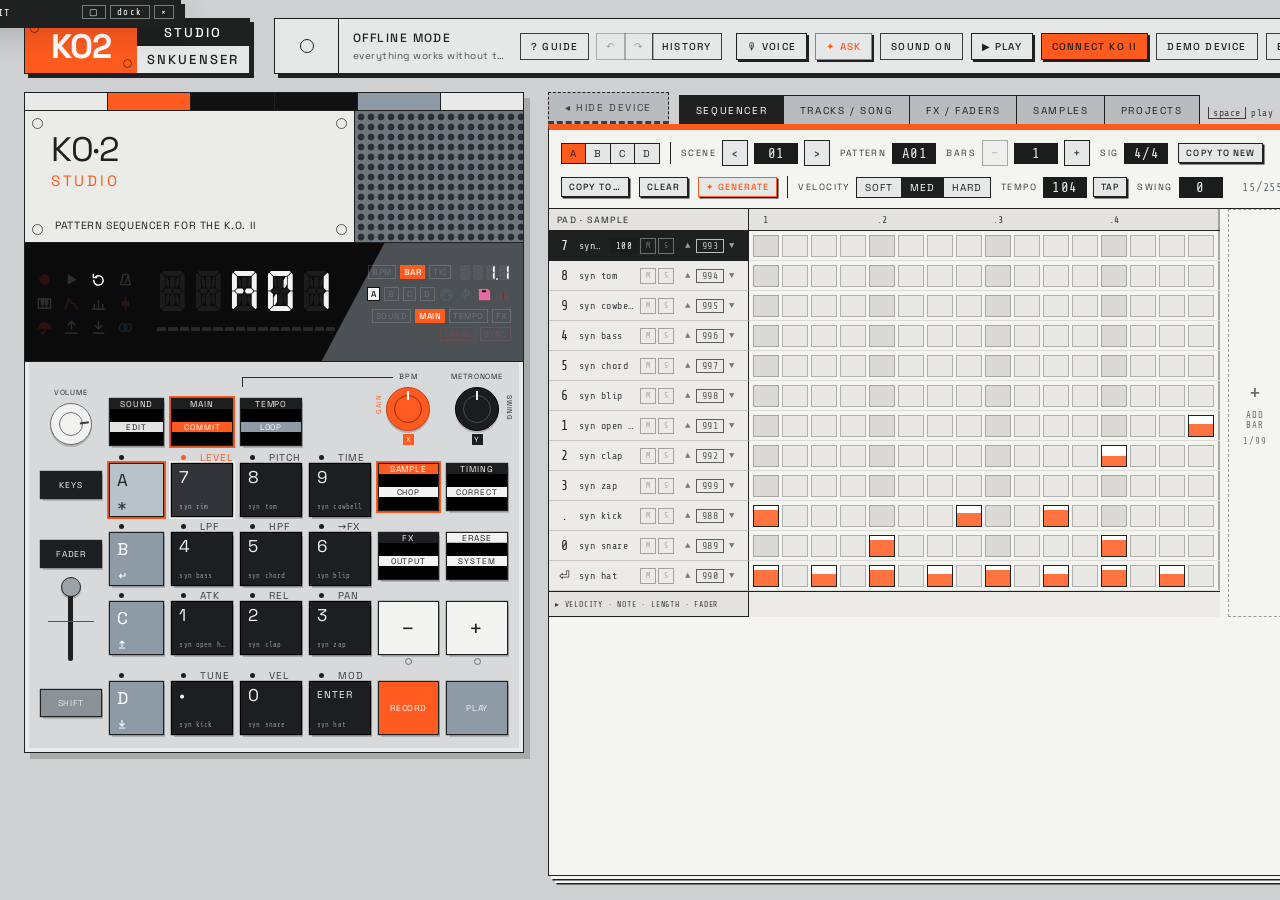
==== commit 3a181c93: "KO2 Studio: Device sync: safer upload slot picking, tar ./ names, roundtrip test Rebuilt on top of t" ====
--- a/ko2/index.html
+++ b/ko2/index.html
@@ -4,15 +4,15 @@
     <meta charset="UTF-8" />
     <meta name="viewport" content="width=device-width, initial-scale=1" />
     <title>KO2 Studio</title>
-    <script type="module" crossorigin>var e=Object.create,t=Object.defineProperty,n=Object.getOwnPropertyDescriptor,r=Object.getOwnPropertyNames,i=Object.getPrototypeOf,a=Object.prototype.hasOwnProperty,o=(e,t,n)=>()=>{if(n)throw n[0];try{return e&&(t=e(e=0)),t}catch(e){throw n=[e],e}},s=(e,t)=>()=>(t||(e((t={exports:{}}).exports,t,t.exports),e=null),t.exports),c=(e,n)=>{let r={};for(var i in e)t(r,i,{get:e[i],enumerable:!0});return n||t(r,Symbol.toStringTag,{value:`Module`}),r},l=(e,i,o,s)=>{if(i&&typeof i==`object`||typeof i==`function`)for(var c=r(i),l=0,u=c.length,d;l<u;l++)d=c[l],!a.call(e,d)&&d!==o&&t(e,d,{get:(e=>i[e]).bind(null,d),enumerable:!(s=n(i,d))||s.enumerable});return e},u=(n,r,o)=>(o=n==null?{}:e(i(n)),l(r||!n||!n.__esModule||!a.call(n,`default`)?t(o,`default`,{value:n,enumerable:!0}):o,n));(function(){let e=document.createElement(`link`).relList;if(e&&e.supports&&e.supports(`modulepreload`))return;for(let e of document.querySelectorAll(`link[rel="modulepreload"]`))n(e);new MutationObserver(e=>{for(let t of e)if(t.type===`childList`)for(let e of t.addedNodes)e.tagName===`LINK`&&e.rel===`modulepreload`&&n(e)}).observe(document,{childList:!0,subtree:!0});function t(e){let t={};return e.integrity&&(t.integrity=e.integrity),e.referrerPolicy&&(t.referrerPolicy=e.referrerPolicy),t.credentials=e.crossOrigin===`use-credentials`?`include`:e.crossOrigin===`anonymous`?`omit`:`same-origin`,t}function n(e){if(e.ep)return;e.ep=!0;let n=t(e);fetch(e.href,n)}})();var d=s((e=>{function t(e,t){var n=e.length;e.push(t);a:for(;0<n;){var r=n-1>>>1,a=e[r];if(0<i(a,t))e[r]=t,e[n]=a,n=r;else break a}}function n(e){return e.length===0?null:e[0]}function r(e){if(e.length===0)return null;var t=e[0],n=e.pop();if(n!==t){e[0]=n;a:for(var r=0,a=e.length,o=a>>>1;r<o;){var s=2*(r+1)-1,c=e[s],l=s+1,u=e[l];if(0>i(c,n))l<a&&0>i(u,c)?(e[r]=u,e[l]=n,r=l):(e[r]=c,e[s]=n,r=s);else if(l<a&&0>i(u,n))e[r]=u,e[l]=n,r=l;else break a}}return t}function i(e,t){var n=e.sortIndex-t.sortIndex;return n===0?e.id-t.id:n}if(e.unstable_now=void 0,typeof performance==`object`&&typeof performance.now==`function`){var a=performance;e.unstable_now=function(){return a.now()}}else{var o=Date,s=o.now();e.unstable_now=function(){return o.now()-s}}var c=[],l=[],u=1,d=null,f=3,p=!1,m=!1,h=!1,g=!1,_=typeof setTimeout==`function`?setTimeout:null,v=typeof clearTimeout==`function`?clearTimeout:null,y=typeof setImmediate<`u`?setImmediate:null;function b(e){for(var i=n(l);i!==null;){if(i.callback===null)r(l);else if(i.startTime<=e)r(l),i.sortIndex=i.expirationTime,t(c,i);else break;i=n(l)}}function x(e){if(h=!1,b(e),!m){if(n(c)!==null)m=!0,S||(S=!0,D());else{var t=n(l);t!==null&&O(x,t.startTime-e)}}}var S=!1,C=-1,w=5,T=-1;function ee(){return g?!0:!(e.unstable_now()-T<w)}function E(){if(g=!1,S){var t=e.unstable_now();T=t;var i=!0;try{a:{m=!1,h&&(h=!1,v(C),C=-1),p=!0;var a=f;try{b:{for(b(t),d=n(c);d!==null&&!(d.expirationTime>t&&ee());){var o=d.callback;if(typeof o==`function`){d.callback=null,f=d.priorityLevel;var s=o(d.expirationTime<=t);if(t=e.unstable_now(),typeof s==`function`){d.callback=s,b(t),i=!0;break b}d===n(c)&&r(c),b(t)}else r(c);d=n(c)}if(d!==null)i=!0;else{var u=n(l);u!==null&&O(x,u.startTime-t),i=!1}}break a}finally{d=null,f=a,p=!1}i=void 0}}finally{i?D():S=!1}}}var D;if(typeof y==`function`)D=function(){y(E)};else if(typeof MessageChannel<`u`){var te=new MessageChannel,ne=te.port2;te.port1.onmessage=E,D=function(){ne.postMessage(null)}}else D=function(){_(E,0)};function O(t,n){C=_(function(){t(e.unstable_now())},n)}e.unstable_IdlePriority=5,e.unstable_ImmediatePriority=1,e.unstable_LowPriority=4,e.unstable_NormalPriority=3,e.unstable_Profiling=null,e.unstable_UserBlockingPriority=2,e.unstable_cancelCallback=function(e){e.callback=null},e.unstable_forceFrameRate=function(e){0>e||125<e?console.error(`forceFrameRate takes a positive int between 0 and 125, forcing frame rates higher than 125 fps is not supported`):w=0<e?Math.floor(1e3/e):5},e.unstable_getCurrentPriorityLevel=function(){return f},e.unstable_next=function(e){switch(f){case 1:case 2:case 3:var t=3;break;default:t=f}var n=f;f=t;try{return e()}finally{f=n}},e.unstable_requestPaint=function(){g=!0},e.unstable_runWithPriority=function(e,t){switch(e){case 1:case 2:case 3:case 4:case 5:break;default:e=3}var n=f;f=e;try{return t()}finally{f=n}},e.unstable_scheduleCallback=function(r,i,a){var o=e.unstable_now();switch(typeof a==`object`&&a?(a=a.delay,a=typeof a==`number`&&0<a?o+a:o):a=o,r){case 1:var s=-1;break;case 2:s=250;break;case 5:s=1073741823;break;case 4:s=1e4;break;default:s=5e3}return s=a+s,r={id:u++,callback:i,priorityLevel:r,startTime:a,expirationTime:s,sortIndex:-1},a>o?(r.sortIndex=a,t(l,r),n(c)===null&&r===n(l)&&(h?(v(C),C=-1):h=!0,O(x,a-o))):(r.sortIndex=s,t(c,r),m||p||(m=!0,S||(S=!0,D()))),r},e.unstable_shouldYield=ee,e.unstable_wrapCallback=function(e){var t=f;return function(){var n=f;f=t;try{return e.apply(this,arguments)}finally{f=n}}}})),f=s(((e,t)=>{t.exports=d()})),p=s((e=>{var t=Symbol.for(`react.transitional.element`),n=Symbol.for(`react.portal`),r=Symbol.for(`react.fragment`),i=Symbol.for(`react.strict_mode`),a=Symbol.for(`react.profiler`),o=Symbol.for(`react.consumer`),s=Symbol.for(`react.context`),c=Symbol.for(`react.forward_ref`),l=Symbol.for(`react.suspense`),u=Symbol.for(`react.memo`),d=Symbol.for(`react.lazy`),f=Symbol.for(`react.activity`),p=Symbol.for(`react.view_transition`),m=Symbol.iterator;function h(e){return typeof e!=`object`||!e?null:(e=m&&e[m]||e[`@@iterator`],typeof e==`function`?e:null)}var g={isMounted:function(){return!1},enqueueForceUpdate:function(){},enqueueReplaceState:function(){},enqueueSetState:function(){}},_=Object.assign,v={};function y(e,t,n){this.props=e,this.context=t,this.refs=v,this.updater=n||g}y.prototype.isReactComponent={},y.prototype.setState=function(e,t){if(typeof e!=`object`&&typeof e!=`function`&&e!=null)throw Error(`takes an object of state variables to update or a function which returns an object of state variables.`);this.updater.enqueueSetState(this,e,t,`setState`)},y.prototype.forceUpdate=function(e){this.updater.enqueueForceUpdate(this,e,`forceUpdate`)};function b(){}b.prototype=y.prototype;function x(e,t,n){this.props=e,this.context=t,this.refs=v,this.updater=n||g}var S=x.prototype=new b;S.constructor=x,_(S,y.prototype),S.isPureReactComponent=!0;var C=Array.isArray;function w(){}var T={H:null,A:null,T:null,S:null},ee=Object.prototype.hasOwnProperty;function E(e,n,r){var i=r.ref;return{$$typeof:t,type:e,key:n,ref:i===void 0?null:i,props:r}}function D(e,t){return E(e.type,t,e.props)}function te(e){return typeof e==`object`&&!!e&&e.$$typeof===t}function ne(e){var t={"=":`=0`,":":`=2`};return`$`+e.replace(/[=:]/g,function(e){return t[e]})}var O=/\/+/g;function k(e,t){return typeof e==`object`&&e&&e.key!=null?ne(``+e.key):t.toString(36)}function re(e){switch(e.status){case`fulfilled`:return e.value;case`rejected`:throw e.reason;default:switch(typeof e.status==`string`?e.then(w,w):(e.status=`pending`,e.then(function(t){e.status===`pending`&&(e.status=`fulfilled`,e.value=t)},function(t){e.status===`pending`&&(e.status=`rejected`,e.reason=t)})),e.status){case`fulfilled`:return e.value;case`rejected`:throw e.reason}}throw e}function ie(e,r,i,a,o){var s=typeof e;(s===`undefined`||s===`boolean`)&&(e=null);var c=!1;if(e===null)c=!0;else switch(s){case`bigint`:case`string`:case`number`:c=!0;break;case`object`:switch(e.$$typeof){case t:case n:c=!0;break;case d:return c=e._init,ie(c(e._payload),r,i,a,o)}}if(c)return o=o(e),c=a===``?`.`+k(e,0):a,C(o)?(i=``,c!=null&&(i=c.replace(O,`$&/`)+`/`),ie(o,r,i,``,function(e){return e})):o!=null&&(te(o)&&(o=D(o,i+(o.key==null||e&&e.key===o.key?``:(``+o.key).replace(O,`$&/`)+`/`)+c)),r.push(o)),1;c=0;var l=a===``?`.`:a+`:`;if(C(e))for(var u=0;u<e.length;u++)a=e[u],s=l+k(a,u),c+=ie(a,r,i,s,o);else if(u=h(e),typeof u==`function`)for(e=u.call(e),u=0;!(a=e.next()).done;)a=a.value,s=l+k(a,u++),c+=ie(a,r,i,s,o);else if(s===`object`){if(typeof e.then==`function`)return ie(re(e),r,i,a,o);throw r=String(e),Error(`Objects are not valid as a React child (found: `+(r===`[object Object]`?`object with keys {`+Object.keys(e).join(`, `)+`}`:r)+`). If you meant to render a collection of children, use an array instead.`)}return c}function ae(e,t,n){if(e==null)return e;var r=[],i=0;return ie(e,r,``,``,function(e){return t.call(n,e,i++)}),r}function oe(e){if(e._status===-1){var t=e._result,n=t();n.then(function(t){(e._status===0||e._status===-1)&&(e._status=1,e._result=t,n.status===void 0&&(n.status=`fulfilled`,n.value=t))},function(t){(e._status===0||e._status===-1)&&(e._status=2,e._result=t,n.status===void 0&&(n.status=`rejected`,n.reason=t))}),e._status===-1&&(e._status=0,e._result=n)}if(e._status===1)return e._result.default;throw e._result}var se=typeof reportError==`function`?reportError:function(e){if(typeof window==`object`&&typeof window.ErrorEvent==`function`){var t=new window.ErrorEvent(`error`,{bubbles:!0,cancelable:!0,message:typeof e==`object`&&e&&typeof e.message==`string`?String(e.message):String(e),error:e});if(!window.dispatchEvent(t))return}else if(typeof process==`object`&&typeof process.emit==`function`){process.emit(`uncaughtException`,e);return}console.error(e)};function ce(e){var t=T.T,n={};n.types=t===null?null:t.types,T.T=n;try{var r=e(),i=T.S;i!==null&&i(n,r),typeof r==`object`&&r&&typeof r.then==`function`&&r.then(w,se)}catch(e){se(e)}finally{t!==null&&n.types!==null&&(t.types=n.types),T.T=t}}function le(e){var t=T.T;if(t!==null){var n=t.types;n===null?t.types=[e]:n.indexOf(e)===-1&&n.push(e)}else ce(le.bind(null,e))}var ue={map:ae,forEach:function(e,t,n){ae(e,function(){t.apply(this,arguments)},n)},count:function(e){var t=0;return ae(e,function(){t++}),t},toArray:function(e){return ae(e,function(e){return e})||[]},only:function(e){if(!te(e))throw Error(`React.Children.only expected to receive a single React element child.`);return e}};e.Activity=f,e.Children=ue,e.Component=y,e.Fragment=r,e.Profiler=a,e.PureComponent=x,e.StrictMode=i,e.Suspense=l,e.ViewTransition=p,e.__CLIENT_INTERNALS_DO_NOT_USE_OR_WARN_USERS_THEY_CANNOT_UPGRADE=T,e.__COMPILER_RUNTIME={__proto__:null,c:function(e){return T.H.useMemoCache(e)}},e.addTransitionType=le,e.cache=function(e){return function(){return e.apply(null,arguments)}},e.cacheSignal=function(){return null},e.cloneElement=function(e,t,n){if(e==null)throw Error(`The argument must be a React element, but you passed `+e+`.`);var r=_({},e.props),i=e.key;if(t!=null)for(a in t.key!==void 0&&(i=``+t.key),t)!ee.call(t,a)||a===`key`||a===`__self`||a===`__source`||a===`ref`&&t.ref===void 0||(r[a]=t[a]);var a=arguments.length-2;if(a===1)r.children=n;else if(1<a){for(var o=Array(a),s=0;s<a;s++)o[s]=arguments[s+2];r.children=o}return E(e.type,i,r)},e.createContext=function(e){return e={$$typeof:s,_currentValue:e,_currentValue2:e,_threadCount:0,Provider:null,Consumer:null},e.Provider=e,e.Consumer={$$typeof:o,_context:e},e},e.createElement=function(e,t,n){var r,i={},a=null;if(t!=null)for(r in t.key!==void 0&&(a=``+t.key),t)ee.call(t,r)&&r!==`key`&&r!==`__self`&&r!==`__source`&&(i[r]=t[r]);var o=arguments.length-2;if(o===1)i.children=n;else if(1<o){for(var s=Array(o),c=0;c<o;c++)s[c]=arguments[c+2];i.children=s}if(e&&e.defaultProps)for(r in o=e.defaultProps,o)i[r]===void 0&&(i[r]=o[r]);return E(e,a,i)},e.createRef=function(){return{current:null}},e.forwardRef=function(e){return{$$typeof:c,render:e}},e.isValidElement=te,e.lazy=function(e){return{$$typeof:d,_payload:{_status:-1,_result:e},_init:oe}},e.memo=function(e,t){return{$$typeof:u,type:e,compare:t===void 0?null:t}},e.startTransition=ce,e.unstable_useCacheRefresh=function(){return T.H.useCacheRefresh()},e.use=function(e){return T.H.use(e)},e.useActionState=function(e,t,n){return T.H.useActionState(e,t,n)},e.useCallback=function(e,t){return T.H.useCallback(e,t)},e.useContext=function(e){return T.H.useContext(e)},e.useDebugValue=function(){},e.useDeferredValue=function(e,t){return T.H.useDeferredValue(e,t)},e.useEffect=function(e,t){return T.H.useEffect(e,t)},e.useEffectEvent=function(e){return T.H.useEffectEvent(e)},e.useId=function(){return T.H.useId()},e.useImperativeHandle=function(e,t,n){return T.H.useImperativeHandle(e,t,n)},e.useInsertionEffect=function(e,t){return T.H.useInsertionEffect(e,t)},e.useLayoutEffect=function(e,t){return T.H.useLayoutEffect(e,t)},e.useMemo=function(e,t){return T.H.useMemo(e,t)},e.useOptimistic=function(e,t){return T.H.useOptimistic(e,t)},e.useReducer=function(e,t,n){return T.H.useReducer(e,t,n)},e.useRef=function(e){return T.H.useRef(e)},e.useState=function(e){return T.H.useState(e)},e.useSyncExternalStore=function(e,t,n){return T.H.useSyncExternalStore(e,t,n)},e.useTransition=function(){return T.H.useTransition()},e.version=`19.3.1`})),m=s(((e,t)=>{t.exports=p()})),h=s((e=>{var t=m();function n(e){var t=`https://react.dev/errors/`+e;if(1<arguments.length){t+=`?args[]=`+encodeURIComponent(arguments[1]);for(var n=2;n<arguments.length;n++)t+=`&args[]=`+encodeURIComponent(arguments[n])}return`Minified React error #`+e+`; visit `+t+` for the full message or use the non-minified dev environment for full errors and additional helpful warnings.`}function r(){}var i={d:{f:r,r:function(){throw Error(n(522))},D:r,C:r,L:r,m:r,X:r,S:r,M:r},p:0,findDOMNode:null},a=Symbol.for(`react.portal`),o=Symbol.for(`react.recoverable`),s=Symbol.for(`react.optimistic_key`);function c(e,t,n){var r=3<arguments.length&&arguments[3]!==void 0?arguments[3]:null;return{$$typeof:a,key:r==null?null:r===s?s:``+r,children:e,containerInfo:t,implementation:n}}var l=t.__CLIENT_INTERNALS_DO_NOT_USE_OR_WARN_USERS_THEY_CANNOT_UPGRADE;function u(e,t){if(e===`font`)return``;if(typeof t==`string`)return t===`use-credentials`?t:``}e.__DOM_INTERNALS_DO_NOT_USE_OR_WARN_USERS_THEY_CANNOT_UPGRADE=i,e.browser=function(e){return{$$typeof:o,_reason:e}},e.createPortal=function(e,t){var r=2<arguments.length&&arguments[2]!==void 0?arguments[2]:null;if(!t||t.nodeType!==1&&t.nodeType!==9&&t.nodeType!==11)throw Error(n(299));return c(e,t,null,r)},e.flushSync=function(e){var t=l.T,n=i.p;try{if(l.T=null,i.p=2,e)return e()}finally{l.T=t,i.p=n,i.d.f()}},e.preconnect=function(e,t){typeof e==`string`&&(t?(t=t.crossOrigin,t=typeof t==`string`?t===`use-credentials`?t:``:void 0):t=null,i.d.C(e,t))},e.prefetchDNS=function(e){typeof e==`string`&&i.d.D(e)},e.preinit=function(e,t){if(typeof e==`string`&&t&&typeof t.as==`string`){var n=t.as,r=u(n,t.crossOrigin),a=typeof t.integrity==`string`?t.integrity:void 0,o=typeof t.fetchPriority==`string`?t.fetchPriority:void 0;n===`style`?i.d.S(e,typeof t.precedence==`string`?t.precedence:void 0,{crossOrigin:r,integrity:a,fetchPriority:o}):n===`script`&&i.d.X(e,{crossOrigin:r,integrity:a,fetchPriority:o,nonce:typeof t.nonce==`string`?t.nonce:void 0})}},e.preinitModule=function(e,t){if(typeof e==`string`){if(typeof t==`object`&&t){if(t.as==null||t.as===`script`){var n=u(t.as,t.crossOrigin);i.d.M(e,{crossOrigin:n,integrity:typeof t.integrity==`string`?t.integrity:void 0,nonce:typeof t.nonce==`string`?t.nonce:void 0,fetchPriority:typeof t.fetchPriority==`string`?t.fetchPriority:void 0})}}else t??i.d.M(e)}},e.preload=function(e,t){if(typeof e==`string`&&typeof t==`object`&&t&&typeof t.as==`string`){var n=t.as,r=u(n,t.crossOrigin);i.d.L(e,n,{crossOrigin:r,integrity:typeof t.integrity==`string`?t.integrity:void 0,nonce:typeof t.nonce==`string`?t.nonce:void 0,type:typeof t.type==`string`?t.type:void 0,fetchPriority:typeof t.fetchPriority==`string`?t.fetchPriority:void 0,referrerPolicy:typeof t.referrerPolicy==`string`?t.referrerPolicy:void 0,imageSrcSet:typeof t.imageSrcSet==`string`?t.imageSrcSet:void 0,imageSizes:typeof t.imageSizes==`string`?t.imageSizes:void 0,media:typeof t.media==`string`?t.media:void 0})}},e.preloadModule=function(e,t){if(typeof e==`string`){if(t){var n=u(t.as,t.crossOrigin);i.d.m(e,{as:typeof t.as==`string`&&t.as!==`script`?t.as:void 0,crossOrigin:n,integrity:typeof t.integrity==`string`?t.integrity:void 0,nonce:typeof t.nonce==`string`?t.nonce:void 0,fetchPriority:typeof t.fetchPriority==`string`?t.fetchPriority:void 0})}else i.d.m(e)}},e.requestFormReset=function(e){i.d.r(e)},e.unstable_batchedUpdates=function(e,t){return e(t)},e.useFormState=function(e,t,n){return l.H.useFormState(e,t,n)},e.useFormStatus=function(){return l.H.useHostTransitionStatus()},e.version=`19.3.1`})),g=s(((e,t)=>{function n(){if(typeof __REACT_DEVTOOLS_GLOBAL_HOOK__<`u`&&typeof __REACT_DEVTOOLS_GLOBAL_HOOK__.checkDCE==`function`)try{__REACT_DEVTOOLS_GLOBAL_HOOK__.checkDCE(n)}catch(e){console.error(e)}}n(),t.exports=h()})),_=s((e=>{var t=f(),n=m(),r=g();function i(e){var t=`https://react.dev/errors/`+e;if(1<arguments.length){t+=`?args[]=`+encodeURIComponent(arguments[1]);for(var n=2;n<arguments.length;n++)t+=`&args[]=`+encodeURIComponent(arguments[n])}return`Minified React error #`+e+`; visit `+t+` for the full message or use the non-minified dev environment for full errors and additional helpful warnings.`}function a(e){return!(!e||e.nodeType!==1&&e.nodeType!==9&&e.nodeType!==11)}function o(e){for(var t=e,n=t;n&&!n.alternate;)t=n,t.flags&4098&&(e=t.return),n=t.return;for(;t.return;)t=t.return;return t.tag===3?e:null}function s(e){if(e.tag===13){var t=e.memoizedState;if(t===null&&(e=e.alternate,e!==null&&(t=e.memoizedState)),t!==null)return t.dehydrated}return null}function c(e){if(e.tag===31){var t=e.memoizedState;if(t===null&&(e=e.alternate,e!==null&&(t=e.memoizedState)),t!==null)return t.dehydrated}return null}function l(e){if(o(e)!==e)throw Error(i(188))}function u(e){var t=e.alternate;if(!t){if(t=o(e),t===null)throw Error(i(188));return t===e?e:null}for(var n=e,r=t;;){var a=n.return;if(a===null)break;var s=a.alternate;if(s===null){if(r=a.return,r!==null){n=r;continue}break}if(a.child===s.child){for(s=a.child;s;){if(s===n)return l(a),e;if(s===r)return l(a),t;s=s.sibling}throw Error(i(188))}if(n.return!==r.return)n=a,r=s;else{for(var c=!1,u=a.child;u;){if(u===n){c=!0,n=a,r=s;break}if(u===r){c=!0,r=a,n=s;break}u=u.sibling}if(!c){for(u=s.child;u;){if(u===n){c=!0,n=s,r=a;break}if(u===r){c=!0,r=s,n=a;break}u=u.sibling}if(!c)throw Error(i(189))}}if(n.alternate!==r)throw Error(i(190))}if(n.tag!==3)throw Error(i(188));return n.stateNode.current===n?e:t}function d(e){var t=e.tag;if(t===5||t===26||t===27||t===6)return e;for(e=e.child;e!==null;){if(t=d(e),t!==null)return t;e=e.sibling}return null}function p(e,t,n,r,i,a){for(;e!==null;){if((e.tag===5||e.tag===27||e.tag===6)&&n(e,r,i,a)||(e.tag!==22||e.memoizedState===null)&&(t||e.tag!==5&&e.tag!==27)&&p(e.child,t,n,r,i,a))return!0;e=e.sibling}return!1}function h(e){for(e=e.return;e!==null;){if(e.tag===3||e.tag===5||e.tag===27)return e;e=e.return}return null}function _(e){var t=!1;for(e=e.return;e!==null&&(e.tag===4&&(t=!0),e.tag!==3&&e.tag!==5&&e.tag!==27);)e=e.return;return t}function v(e){var t=[null,null],n=h(e);return n===null||y(t,e,n.child,{foundSelf:!1}),t}function y(e,t,n,r){for(;n!==null;){if(n===t)r.foundSelf=!0;else if(n.tag===5||n.tag===27||n.tag===6){if(r.foundSelf)return e[1]=n,!0;e[0]=n}else if((n.tag!==22||n.memoizedState===null)&&y(e,t,n.child,r))return!0;n=n.sibling}return!1}function b(e){switch(e.tag){case 5:case 27:case 6:return e.stateNode;case 3:return e.stateNode.containerInfo;default:throw Error(i(559))}}var x=null,S=null;function C(e,t,n){return e===n||e===t&&(x=e,!0)}function w(e,t,n){return e===n?(S=e,!1):e===t&&(S!==null&&(x=e),!0)}function T(e){if(e===null)return null;do e=e===null?null:e.return;while(e&&e.tag!==5&&e.tag!==27&&e.tag!==3);return e||null}function ee(e,t,n){for(var r=0,i=e;i;i=n(i))r++;i=0;for(var a=t;a;a=n(a))i++;for(;0<r-i;)e=n(e),r--;for(;0<i-r;)t=n(t),i--;for(;r--;){if(e===t||t!==null&&e===t.alternate)return e;e=n(e),t=n(t)}return null}var E=Object.assign,D=Symbol.for(`react.element`),te=Symbol.for(`react.transitional.element`),ne=Symbol.for(`react.portal`),O=Symbol.for(`react.fragment`),k=Symbol.for(`react.strict_mode`),re=Symbol.for(`react.profiler`),ie=Symbol.for(`react.consumer`),ae=Symbol.for(`react.context`),oe=Symbol.for(`react.forward_ref`),se=Symbol.for(`react.suspense`),ce=Symbol.for(`react.suspense_list`),le=Symbol.for(`react.memo`),ue=Symbol.for(`react.lazy`),de=Symbol.for(`react.activity`),fe=Symbol.for(`react.legacy_hidden`),pe=Symbol.for(`react.memo_cache_sentinel`),me=Symbol.for(`react.view_transition`),he=Symbol.for(`react.recoverable`),ge=Symbol.iterator;function _e(e){return typeof e!=`object`||!e?null:(e=ge&&e[ge]||e[`@@iterator`],typeof e==`function`?e:null)}var ve=Symbol.for(`react.client.reference`);function ye(e){if(e==null)return null;if(typeof e==`function`)return e.$$typeof===ve?null:e.displayName||e.name||null;if(typeof e==`string`)return e;switch(e){case O:return`Fragment`;case re:return`Profiler`;case k:return`StrictMode`;case se:return`Suspense`;case ce:return`SuspenseList`;case de:return`Activity`;case me:return`ViewTransition`}if(typeof e==`object`)switch(e.$$typeof){case ne:return`Portal`;case ae:return e.displayName||`Context`;case ie:return(e._context.displayName||`Context`)+`.Consumer`;case oe:var t=e.render;return e=e.displayName,e||=(e=t.displayName||t.name||``,e===``?`ForwardRef`:`ForwardRef(`+e+`)`),e;case le:return t=e.displayName||null,t===null?ye(e.type)||`Memo`:t;case ue:t=e._payload,e=e._init;try{return ye(e(t))}catch{}}return null}var be=Array.isArray,A=n.__CLIENT_INTERNALS_DO_NOT_USE_OR_WARN_USERS_THEY_CANNOT_UPGRADE,xe=r.__DOM_INTERNALS_DO_NOT_USE_OR_WARN_USERS_THEY_CANNOT_UPGRADE,Se={pending:!1,data:null,method:null,action:null},Ce=[],j=-1;function M(e){return{current:e}}function we(e){0>j||(e.current=Ce[j],Ce[j]=null,j--)}function Te(e,t){j++,Ce[j]=e.current,e.current=t}var Ee=M(null),De=M(null),Oe=M(null),ke=M(null);function Ae(e,t){switch(Te(Oe,t),Te(De,e),Te(Ee,null),t.nodeType){case 9:case 11:e=(e=t.documentElement)&&(e=e.namespaceURI)?bp(e):0;break;default:if(e=t.tagName,t=t.namespaceURI)t=bp(t),e=xp(t,e);else switch(e){case`svg`:e=1;break;case`math`:e=2;break;default:e=0}}we(Ee),Te(Ee,e)}function je(){we(Ee),we(De),we(Oe)}function Me(e){var t=e.memoizedState;t!==null&&(Y._currentValue=t.memoizedState,Te(ke,e)),t=Ee.current;var n=xp(t,e.type);t!==n&&(Te(De,e),Te(Ee,n))}function Ne(e){De.current===e&&(we(Ee),we(De)),ke.current===e&&(we(ke),Y._currentValue=Se)}var Pe,Fe;function Ie(e){if(Pe===void 0)try{throw Error()}catch(e){var t=e.stack.trim().match(/\n( *(at )?)/);Pe=t&&t[1]||``,Fe=-1<e.stack.indexOf(`
+    <script type="module" crossorigin>var e=Object.create,t=Object.defineProperty,n=Object.getOwnPropertyDescriptor,r=Object.getOwnPropertyNames,i=Object.getPrototypeOf,a=Object.prototype.hasOwnProperty,o=(e,t,n)=>()=>{if(n)throw n[0];try{return e&&(t=e(e=0)),t}catch(e){throw n=[e],e}},s=(e,t)=>()=>(t||(e((t={exports:{}}).exports,t,t.exports),e=null),t.exports),c=(e,n)=>{let r={};for(var i in e)t(r,i,{get:e[i],enumerable:!0});return n||t(r,Symbol.toStringTag,{value:`Module`}),r},l=(e,i,o,s)=>{if(i&&typeof i==`object`||typeof i==`function`)for(var c=r(i),l=0,u=c.length,d;l<u;l++)d=c[l],!a.call(e,d)&&d!==o&&t(e,d,{get:(e=>i[e]).bind(null,d),enumerable:!(s=n(i,d))||s.enumerable});return e},u=(n,r,o)=>(o=n==null?{}:e(i(n)),l(r||!n||!n.__esModule||!a.call(n,`default`)?t(o,`default`,{value:n,enumerable:!0}):o,n));(function(){let e=document.createElement(`link`).relList;if(e&&e.supports&&e.supports(`modulepreload`))return;for(let e of document.querySelectorAll(`link[rel="modulepreload"]`))n(e);new MutationObserver(e=>{for(let t of e)if(t.type===`childList`)for(let e of t.addedNodes)e.tagName===`LINK`&&e.rel===`modulepreload`&&n(e)}).observe(document,{childList:!0,subtree:!0});function t(e){let t={};return e.integrity&&(t.integrity=e.integrity),e.referrerPolicy&&(t.referrerPolicy=e.referrerPolicy),t.credentials=e.crossOrigin===`use-credentials`?`include`:e.crossOrigin===`anonymous`?`omit`:`same-origin`,t}function n(e){if(e.ep)return;e.ep=!0;let n=t(e);fetch(e.href,n)}})();var d=s((e=>{function t(e,t){var n=e.length;e.push(t);a:for(;0<n;){var r=n-1>>>1,a=e[r];if(0<i(a,t))e[r]=t,e[n]=a,n=r;else break a}}function n(e){return e.length===0?null:e[0]}function r(e){if(e.length===0)return null;var t=e[0],n=e.pop();if(n!==t){e[0]=n;a:for(var r=0,a=e.length,o=a>>>1;r<o;){var s=2*(r+1)-1,c=e[s],l=s+1,u=e[l];if(0>i(c,n))l<a&&0>i(u,c)?(e[r]=u,e[l]=n,r=l):(e[r]=c,e[s]=n,r=s);else if(l<a&&0>i(u,n))e[r]=u,e[l]=n,r=l;else break a}}return t}function i(e,t){var n=e.sortIndex-t.sortIndex;return n===0?e.id-t.id:n}if(e.unstable_now=void 0,typeof performance==`object`&&typeof performance.now==`function`){var a=performance;e.unstable_now=function(){return a.now()}}else{var o=Date,s=o.now();e.unstable_now=function(){return o.now()-s}}var c=[],l=[],u=1,d=null,f=3,p=!1,m=!1,h=!1,g=!1,_=typeof setTimeout==`function`?setTimeout:null,v=typeof clearTimeout==`function`?clearTimeout:null,y=typeof setImmediate<`u`?setImmediate:null;function b(e){for(var i=n(l);i!==null;){if(i.callback===null)r(l);else if(i.startTime<=e)r(l),i.sortIndex=i.expirationTime,t(c,i);else break;i=n(l)}}function x(e){if(h=!1,b(e),!m){if(n(c)!==null)m=!0,S||(S=!0,D());else{var t=n(l);t!==null&&O(x,t.startTime-e)}}}var S=!1,C=-1,w=5,T=-1;function ee(){return g?!0:!(e.unstable_now()-T<w)}function E(){if(g=!1,S){var t=e.unstable_now();T=t;var i=!0;try{a:{m=!1,h&&(h=!1,v(C),C=-1),p=!0;var a=f;try{b:{for(b(t),d=n(c);d!==null&&!(d.expirationTime>t&&ee());){var o=d.callback;if(typeof o==`function`){d.callback=null,f=d.priorityLevel;var s=o(d.expirationTime<=t);if(t=e.unstable_now(),typeof s==`function`){d.callback=s,b(t),i=!0;break b}d===n(c)&&r(c),b(t)}else r(c);d=n(c)}if(d!==null)i=!0;else{var u=n(l);u!==null&&O(x,u.startTime-t),i=!1}}break a}finally{d=null,f=a,p=!1}i=void 0}}finally{i?D():S=!1}}}var D;if(typeof y==`function`)D=function(){y(E)};else if(typeof MessageChannel<`u`){var te=new MessageChannel,ne=te.port2;te.port1.onmessage=E,D=function(){ne.postMessage(null)}}else D=function(){_(E,0)};function O(t,n){C=_(function(){t(e.unstable_now())},n)}e.unstable_IdlePriority=5,e.unstable_ImmediatePriority=1,e.unstable_LowPriority=4,e.unstable_NormalPriority=3,e.unstable_Profiling=null,e.unstable_UserBlockingPriority=2,e.unstable_cancelCallback=function(e){e.callback=null},e.unstable_forceFrameRate=function(e){0>e||125<e?console.error(`forceFrameRate takes a positive int between 0 and 125, forcing frame rates higher than 125 fps is not supported`):w=0<e?Math.floor(1e3/e):5},e.unstable_getCurrentPriorityLevel=function(){return f},e.unstable_next=function(e){switch(f){case 1:case 2:case 3:var t=3;break;default:t=f}var n=f;f=t;try{return e()}finally{f=n}},e.unstable_requestPaint=function(){g=!0},e.unstable_runWithPriority=function(e,t){switch(e){case 1:case 2:case 3:case 4:case 5:break;default:e=3}var n=f;f=e;try{return t()}finally{f=n}},e.unstable_scheduleCallback=function(r,i,a){var o=e.unstable_now();switch(typeof a==`object`&&a?(a=a.delay,a=typeof a==`number`&&0<a?o+a:o):a=o,r){case 1:var s=-1;break;case 2:s=250;break;case 5:s=1073741823;break;case 4:s=1e4;break;default:s=5e3}return s=a+s,r={id:u++,callback:i,priorityLevel:r,startTime:a,expirationTime:s,sortIndex:-1},a>o?(r.sortIndex=a,t(l,r),n(c)===null&&r===n(l)&&(h?(v(C),C=-1):h=!0,O(x,a-o))):(r.sortIndex=s,t(c,r),m||p||(m=!0,S||(S=!0,D()))),r},e.unstable_shouldYield=ee,e.unstable_wrapCallback=function(e){var t=f;return function(){var n=f;f=t;try{return e.apply(this,arguments)}finally{f=n}}}})),f=s(((e,t)=>{t.exports=d()})),p=s((e=>{var t=Symbol.for(`react.transitional.element`),n=Symbol.for(`react.portal`),r=Symbol.for(`react.fragment`),i=Symbol.for(`react.strict_mode`),a=Symbol.for(`react.profiler`),o=Symbol.for(`react.consumer`),s=Symbol.for(`react.context`),c=Symbol.for(`react.forward_ref`),l=Symbol.for(`react.suspense`),u=Symbol.for(`react.memo`),d=Symbol.for(`react.lazy`),f=Symbol.for(`react.activity`),p=Symbol.for(`react.view_transition`),m=Symbol.iterator;function h(e){return typeof e!=`object`||!e?null:(e=m&&e[m]||e[`@@iterator`],typeof e==`function`?e:null)}var g={isMounted:function(){return!1},enqueueForceUpdate:function(){},enqueueReplaceState:function(){},enqueueSetState:function(){}},_=Object.assign,v={};function y(e,t,n){this.props=e,this.context=t,this.refs=v,this.updater=n||g}y.prototype.isReactComponent={},y.prototype.setState=function(e,t){if(typeof e!=`object`&&typeof e!=`function`&&e!=null)throw Error(`takes an object of state variables to update or a function which returns an object of state variables.`);this.updater.enqueueSetState(this,e,t,`setState`)},y.prototype.forceUpdate=function(e){this.updater.enqueueForceUpdate(this,e,`forceUpdate`)};function b(){}b.prototype=y.prototype;function x(e,t,n){this.props=e,this.context=t,this.refs=v,this.updater=n||g}var S=x.prototype=new b;S.constructor=x,_(S,y.prototype),S.isPureReactComponent=!0;var C=Array.isArray;function w(){}var T={H:null,A:null,T:null,S:null},ee=Object.prototype.hasOwnProperty;function E(e,n,r){var i=r.ref;return{$$typeof:t,type:e,key:n,ref:i===void 0?null:i,props:r}}function D(e,t){return E(e.type,t,e.props)}function te(e){return typeof e==`object`&&!!e&&e.$$typeof===t}function ne(e){var t={"=":`=0`,":":`=2`};return`$`+e.replace(/[=:]/g,function(e){return t[e]})}var O=/\/+/g;function k(e,t){return typeof e==`object`&&e&&e.key!=null?ne(``+e.key):t.toString(36)}function re(e){switch(e.status){case`fulfilled`:return e.value;case`rejected`:throw e.reason;default:switch(typeof e.status==`string`?e.then(w,w):(e.status=`pending`,e.then(function(t){e.status===`pending`&&(e.status=`fulfilled`,e.value=t)},function(t){e.status===`pending`&&(e.status=`rejected`,e.reason=t)})),e.status){case`fulfilled`:return e.value;case`rejected`:throw e.reason}}throw e}function ie(e,r,i,a,o){var s=typeof e;(s===`undefined`||s===`boolean`)&&(e=null);var c=!1;if(e===null)c=!0;else switch(s){case`bigint`:case`string`:case`number`:c=!0;break;case`object`:switch(e.$$typeof){case t:case n:c=!0;break;case d:return c=e._init,ie(c(e._payload),r,i,a,o)}}if(c)return o=o(e),c=a===``?`.`+k(e,0):a,C(o)?(i=``,c!=null&&(i=c.replace(O,`$&/`)+`/`),ie(o,r,i,``,function(e){return e})):o!=null&&(te(o)&&(o=D(o,i+(o.key==null||e&&e.key===o.key?``:(``+o.key).replace(O,`$&/`)+`/`)+c)),r.push(o)),1;c=0;var l=a===``?`.`:a+`:`;if(C(e))for(var u=0;u<e.length;u++)a=e[u],s=l+k(a,u),c+=ie(a,r,i,s,o);else if(u=h(e),typeof u==`function`)for(e=u.call(e),u=0;!(a=e.next()).done;)a=a.value,s=l+k(a,u++),c+=ie(a,r,i,s,o);else if(s===`object`){if(typeof e.then==`function`)return ie(re(e),r,i,a,o);throw r=String(e),Error(`Objects are not valid as a React child (found: `+(r===`[object Object]`?`object with keys {`+Object.keys(e).join(`, `)+`}`:r)+`). If you meant to render a collection of children, use an array instead.`)}return c}function ae(e,t,n){if(e==null)return e;var r=[],i=0;return ie(e,r,``,``,function(e){return t.call(n,e,i++)}),r}function oe(e){if(e._status===-1){var t=e._result,n=t();n.then(function(t){(e._status===0||e._status===-1)&&(e._status=1,e._result=t,n.status===void 0&&(n.status=`fulfilled`,n.value=t))},function(t){(e._status===0||e._status===-1)&&(e._status=2,e._result=t,n.status===void 0&&(n.status=`rejected`,n.reason=t))}),e._status===-1&&(e._status=0,e._result=n)}if(e._status===1)return e._result.default;throw e._result}var se=typeof reportError==`function`?reportError:function(e){if(typeof window==`object`&&typeof window.ErrorEvent==`function`){var t=new window.ErrorEvent(`error`,{bubbles:!0,cancelable:!0,message:typeof e==`object`&&e&&typeof e.message==`string`?String(e.message):String(e),error:e});if(!window.dispatchEvent(t))return}else if(typeof process==`object`&&typeof process.emit==`function`){process.emit(`uncaughtException`,e);return}console.error(e)};function ce(e){var t=T.T,n={};n.types=t===null?null:t.types,T.T=n;try{var r=e(),i=T.S;i!==null&&i(n,r),typeof r==`object`&&r&&typeof r.then==`function`&&r.then(w,se)}catch(e){se(e)}finally{t!==null&&n.types!==null&&(t.types=n.types),T.T=t}}function le(e){var t=T.T;if(t!==null){var n=t.types;n===null?t.types=[e]:n.indexOf(e)===-1&&n.push(e)}else ce(le.bind(null,e))}var ue={map:ae,forEach:function(e,t,n){ae(e,function(){t.apply(this,arguments)},n)},count:function(e){var t=0;return ae(e,function(){t++}),t},toArray:function(e){return ae(e,function(e){return e})||[]},only:function(e){if(!te(e))throw Error(`React.Children.only expected to receive a single React element child.`);return e}};e.Activity=f,e.Children=ue,e.Component=y,e.Fragment=r,e.Profiler=a,e.PureComponent=x,e.StrictMode=i,e.Suspense=l,e.ViewTransition=p,e.__CLIENT_INTERNALS_DO_NOT_USE_OR_WARN_USERS_THEY_CANNOT_UPGRADE=T,e.__COMPILER_RUNTIME={__proto__:null,c:function(e){return T.H.useMemoCache(e)}},e.addTransitionType=le,e.cache=function(e){return function(){return e.apply(null,arguments)}},e.cacheSignal=function(){return null},e.cloneElement=function(e,t,n){if(e==null)throw Error(`The argument must be a React element, but you passed `+e+`.`);var r=_({},e.props),i=e.key;if(t!=null)for(a in t.key!==void 0&&(i=``+t.key),t)!ee.call(t,a)||a===`key`||a===`__self`||a===`__source`||a===`ref`&&t.ref===void 0||(r[a]=t[a]);var a=arguments.length-2;if(a===1)r.children=n;else if(1<a){for(var o=Array(a),s=0;s<a;s++)o[s]=arguments[s+2];r.children=o}return E(e.type,i,r)},e.createContext=function(e){return e={$$typeof:s,_currentValue:e,_currentValue2:e,_threadCount:0,Provider:null,Consumer:null},e.Provider=e,e.Consumer={$$typeof:o,_context:e},e},e.createElement=function(e,t,n){var r,i={},a=null;if(t!=null)for(r in t.key!==void 0&&(a=``+t.key),t)ee.call(t,r)&&r!==`key`&&r!==`__self`&&r!==`__source`&&(i[r]=t[r]);var o=arguments.length-2;if(o===1)i.children=n;else if(1<o){for(var s=Array(o),c=0;c<o;c++)s[c]=arguments[c+2];i.children=s}if(e&&e.defaultProps)for(r in o=e.defaultProps,o)i[r]===void 0&&(i[r]=o[r]);return E(e,a,i)},e.createRef=function(){return{current:null}},e.forwardRef=function(e){return{$$typeof:c,render:e}},e.isValidElement=te,e.lazy=function(e){return{$$typeof:d,_payload:{_status:-1,_result:e},_init:oe}},e.memo=function(e,t){return{$$typeof:u,type:e,compare:t===void 0?null:t}},e.startTransition=ce,e.unstable_useCacheRefresh=function(){return T.H.useCacheRefresh()},e.use=function(e){return T.H.use(e)},e.useActionState=function(e,t,n){return T.H.useActionState(e,t,n)},e.useCallback=function(e,t){return T.H.useCallback(e,t)},e.useContext=function(e){return T.H.useContext(e)},e.useDebugValue=function(){},e.useDeferredValue=function(e,t){return T.H.useDeferredValue(e,t)},e.useEffect=function(e,t){return T.H.useEffect(e,t)},e.useEffectEvent=function(e){return T.H.useEffectEvent(e)},e.useId=function(){return T.H.useId()},e.useImperativeHandle=function(e,t,n){return T.H.useImperativeHandle(e,t,n)},e.useInsertionEffect=function(e,t){return T.H.useInsertionEffect(e,t)},e.useLayoutEffect=function(e,t){return T.H.useLayoutEffect(e,t)},e.useMemo=function(e,t){return T.H.useMemo(e,t)},e.useOptimistic=function(e,t){return T.H.useOptimistic(e,t)},e.useReducer=function(e,t,n){return T.H.useReducer(e,t,n)},e.useRef=function(e){return T.H.useRef(e)},e.useState=function(e){return T.H.useState(e)},e.useSyncExternalStore=function(e,t,n){return T.H.useSyncExternalStore(e,t,n)},e.useTransition=function(){return T.H.useTransition()},e.version=`19.3.1`})),m=s(((e,t)=>{t.exports=p()})),h=s((e=>{var t=m();function n(e){var t=`https://react.dev/errors/`+e;if(1<arguments.length){t+=`?args[]=`+encodeURIComponent(arguments[1]);for(var n=2;n<arguments.length;n++)t+=`&args[]=`+encodeURIComponent(arguments[n])}return`Minified React error #`+e+`; visit `+t+` for the full message or use the non-minified dev environment for full errors and additional helpful warnings.`}function r(){}var i={d:{f:r,r:function(){throw Error(n(522))},D:r,C:r,L:r,m:r,X:r,S:r,M:r},p:0,findDOMNode:null},a=Symbol.for(`react.portal`),o=Symbol.for(`react.recoverable`),s=Symbol.for(`react.optimistic_key`);function c(e,t,n){var r=3<arguments.length&&arguments[3]!==void 0?arguments[3]:null;return{$$typeof:a,key:r==null?null:r===s?s:``+r,children:e,containerInfo:t,implementation:n}}var l=t.__CLIENT_INTERNALS_DO_NOT_USE_OR_WARN_USERS_THEY_CANNOT_UPGRADE;function u(e,t){if(e===`font`)return``;if(typeof t==`string`)return t===`use-credentials`?t:``}e.__DOM_INTERNALS_DO_NOT_USE_OR_WARN_USERS_THEY_CANNOT_UPGRADE=i,e.browser=function(e){return{$$typeof:o,_reason:e}},e.createPortal=function(e,t){var r=2<arguments.length&&arguments[2]!==void 0?arguments[2]:null;if(!t||t.nodeType!==1&&t.nodeType!==9&&t.nodeType!==11)throw Error(n(299));return c(e,t,null,r)},e.flushSync=function(e){var t=l.T,n=i.p;try{if(l.T=null,i.p=2,e)return e()}finally{l.T=t,i.p=n,i.d.f()}},e.preconnect=function(e,t){typeof e==`string`&&(t?(t=t.crossOrigin,t=typeof t==`string`?t===`use-credentials`?t:``:void 0):t=null,i.d.C(e,t))},e.prefetchDNS=function(e){typeof e==`string`&&i.d.D(e)},e.preinit=function(e,t){if(typeof e==`string`&&t&&typeof t.as==`string`){var n=t.as,r=u(n,t.crossOrigin),a=typeof t.integrity==`string`?t.integrity:void 0,o=typeof t.fetchPriority==`string`?t.fetchPriority:void 0;n===`style`?i.d.S(e,typeof t.precedence==`string`?t.precedence:void 0,{crossOrigin:r,integrity:a,fetchPriority:o}):n===`script`&&i.d.X(e,{crossOrigin:r,integrity:a,fetchPriority:o,nonce:typeof t.nonce==`string`?t.nonce:void 0})}},e.preinitModule=function(e,t){if(typeof e==`string`){if(typeof t==`object`&&t){if(t.as==null||t.as===`script`){var n=u(t.as,t.crossOrigin);i.d.M(e,{crossOrigin:n,integrity:typeof t.integrity==`string`?t.integrity:void 0,nonce:typeof t.nonce==`string`?t.nonce:void 0,fetchPriority:typeof t.fetchPriority==`string`?t.fetchPriority:void 0})}}else t??i.d.M(e)}},e.preload=function(e,t){if(typeof e==`string`&&typeof t==`object`&&t&&typeof t.as==`string`){var n=t.as,r=u(n,t.crossOrigin);i.d.L(e,n,{crossOrigin:r,integrity:typeof t.integrity==`string`?t.integrity:void 0,nonce:typeof t.nonce==`string`?t.nonce:void 0,type:typeof t.type==`string`?t.type:void 0,fetchPriority:typeof t.fetchPriority==`string`?t.fetchPriority:void 0,referrerPolicy:typeof t.referrerPolicy==`string`?t.referrerPolicy:void 0,imageSrcSet:typeof t.imageSrcSet==`string`?t.imageSrcSet:void 0,imageSizes:typeof t.imageSizes==`string`?t.imageSizes:void 0,media:typeof t.media==`string`?t.media:void 0})}},e.preloadModule=function(e,t){if(typeof e==`string`){if(t){var n=u(t.as,t.crossOrigin);i.d.m(e,{as:typeof t.as==`string`&&t.as!==`script`?t.as:void 0,crossOrigin:n,integrity:typeof t.integrity==`string`?t.integrity:void 0,nonce:typeof t.nonce==`string`?t.nonce:void 0,fetchPriority:typeof t.fetchPriority==`string`?t.fetchPriority:void 0})}else i.d.m(e)}},e.requestFormReset=function(e){i.d.r(e)},e.unstable_batchedUpdates=function(e,t){return e(t)},e.useFormState=function(e,t,n){return l.H.useFormState(e,t,n)},e.useFormStatus=function(){return l.H.useHostTransitionStatus()},e.version=`19.3.1`})),g=s(((e,t)=>{function n(){if(typeof __REACT_DEVTOOLS_GLOBAL_HOOK__<`u`&&typeof __REACT_DEVTOOLS_GLOBAL_HOOK__.checkDCE==`function`)try{__REACT_DEVTOOLS_GLOBAL_HOOK__.checkDCE(n)}catch(e){console.error(e)}}n(),t.exports=h()})),_=s((e=>{var t=f(),n=m(),r=g();function i(e){var t=`https://react.dev/errors/`+e;if(1<arguments.length){t+=`?args[]=`+encodeURIComponent(arguments[1]);for(var n=2;n<arguments.length;n++)t+=`&args[]=`+encodeURIComponent(arguments[n])}return`Minified React error #`+e+`; visit `+t+` for the full message or use the non-minified dev environment for full errors and additional helpful warnings.`}function a(e){return!(!e||e.nodeType!==1&&e.nodeType!==9&&e.nodeType!==11)}function o(e){for(var t=e,n=t;n&&!n.alternate;)t=n,t.flags&4098&&(e=t.return),n=t.return;for(;t.return;)t=t.return;return t.tag===3?e:null}function s(e){if(e.tag===13){var t=e.memoizedState;if(t===null&&(e=e.alternate,e!==null&&(t=e.memoizedState)),t!==null)return t.dehydrated}return null}function c(e){if(e.tag===31){var t=e.memoizedState;if(t===null&&(e=e.alternate,e!==null&&(t=e.memoizedState)),t!==null)return t.dehydrated}return null}function l(e){if(o(e)!==e)throw Error(i(188))}function u(e){var t=e.alternate;if(!t){if(t=o(e),t===null)throw Error(i(188));return t===e?e:null}for(var n=e,r=t;;){var a=n.return;if(a===null)break;var s=a.alternate;if(s===null){if(r=a.return,r!==null){n=r;continue}break}if(a.child===s.child){for(s=a.child;s;){if(s===n)return l(a),e;if(s===r)return l(a),t;s=s.sibling}throw Error(i(188))}if(n.return!==r.return)n=a,r=s;else{for(var c=!1,u=a.child;u;){if(u===n){c=!0,n=a,r=s;break}if(u===r){c=!0,r=a,n=s;break}u=u.sibling}if(!c){for(u=s.child;u;){if(u===n){c=!0,n=s,r=a;break}if(u===r){c=!0,r=s,n=a;break}u=u.sibling}if(!c)throw Error(i(189))}}if(n.alternate!==r)throw Error(i(190))}if(n.tag!==3)throw Error(i(188));return n.stateNode.current===n?e:t}function d(e){var t=e.tag;if(t===5||t===26||t===27||t===6)return e;for(e=e.child;e!==null;){if(t=d(e),t!==null)return t;e=e.sibling}return null}function p(e,t,n,r,i,a){for(;e!==null;){if((e.tag===5||e.tag===27||e.tag===6)&&n(e,r,i,a)||(e.tag!==22||e.memoizedState===null)&&(t||e.tag!==5&&e.tag!==27)&&p(e.child,t,n,r,i,a))return!0;e=e.sibling}return!1}function h(e){for(e=e.return;e!==null;){if(e.tag===3||e.tag===5||e.tag===27)return e;e=e.return}return null}function _(e){var t=!1;for(e=e.return;e!==null&&(e.tag===4&&(t=!0),e.tag!==3&&e.tag!==5&&e.tag!==27);)e=e.return;return t}function v(e){var t=[null,null],n=h(e);return n===null||y(t,e,n.child,{foundSelf:!1}),t}function y(e,t,n,r){for(;n!==null;){if(n===t)r.foundSelf=!0;else if(n.tag===5||n.tag===27||n.tag===6){if(r.foundSelf)return e[1]=n,!0;e[0]=n}else if((n.tag!==22||n.memoizedState===null)&&y(e,t,n.child,r))return!0;n=n.sibling}return!1}function b(e){switch(e.tag){case 5:case 27:case 6:return e.stateNode;case 3:return e.stateNode.containerInfo;default:throw Error(i(559))}}var x=null,S=null;function C(e,t,n){return e===n||e===t&&(x=e,!0)}function w(e,t,n){return e===n?(S=e,!1):e===t&&(S!==null&&(x=e),!0)}function T(e){if(e===null)return null;do e=e===null?null:e.return;while(e&&e.tag!==5&&e.tag!==27&&e.tag!==3);return e||null}function ee(e,t,n){for(var r=0,i=e;i;i=n(i))r++;i=0;for(var a=t;a;a=n(a))i++;for(;0<r-i;)e=n(e),r--;for(;0<i-r;)t=n(t),i--;for(;r--;){if(e===t||t!==null&&e===t.alternate)return e;e=n(e),t=n(t)}return null}var E=Object.assign,D=Symbol.for(`react.element`),te=Symbol.for(`react.transitional.element`),ne=Symbol.for(`react.portal`),O=Symbol.for(`react.fragment`),k=Symbol.for(`react.strict_mode`),re=Symbol.for(`react.profiler`),ie=Symbol.for(`react.consumer`),ae=Symbol.for(`react.context`),oe=Symbol.for(`react.forward_ref`),se=Symbol.for(`react.suspense`),ce=Symbol.for(`react.suspense_list`),le=Symbol.for(`react.memo`),ue=Symbol.for(`react.lazy`),de=Symbol.for(`react.activity`),fe=Symbol.for(`react.legacy_hidden`),pe=Symbol.for(`react.memo_cache_sentinel`),me=Symbol.for(`react.view_transition`),he=Symbol.for(`react.recoverable`),ge=Symbol.iterator;function _e(e){return typeof e!=`object`||!e?null:(e=ge&&e[ge]||e[`@@iterator`],typeof e==`function`?e:null)}var ve=Symbol.for(`react.client.reference`);function ye(e){if(e==null)return null;if(typeof e==`function`)return e.$$typeof===ve?null:e.displayName||e.name||null;if(typeof e==`string`)return e;switch(e){case O:return`Fragment`;case re:return`Profiler`;case k:return`StrictMode`;case se:return`Suspense`;case ce:return`SuspenseList`;case de:return`Activity`;case me:return`ViewTransition`}if(typeof e==`object`)switch(e.$$typeof){case ne:return`Portal`;case ae:return e.displayName||`Context`;case ie:return(e._context.displayName||`Context`)+`.Consumer`;case oe:var t=e.render;return e=e.displayName,e||=(e=t.displayName||t.name||``,e===``?`ForwardRef`:`ForwardRef(`+e+`)`),e;case le:return t=e.displayName||null,t===null?ye(e.type)||`Memo`:t;case ue:t=e._payload,e=e._init;try{return ye(e(t))}catch{}}return null}var be=Array.isArray,A=n.__CLIENT_INTERNALS_DO_NOT_USE_OR_WARN_USERS_THEY_CANNOT_UPGRADE,xe=r.__DOM_INTERNALS_DO_NOT_USE_OR_WARN_USERS_THEY_CANNOT_UPGRADE,Se={pending:!1,data:null,method:null,action:null},Ce=[],j=-1;function we(e){return{current:e}}function Te(e){0>j||(e.current=Ce[j],Ce[j]=null,j--)}function Ee(e,t){j++,Ce[j]=e.current,e.current=t}var De=we(null),Oe=we(null),ke=we(null),Ae=we(null);function je(e,t){switch(Ee(ke,t),Ee(Oe,e),Ee(De,null),t.nodeType){case 9:case 11:e=(e=t.documentElement)&&(e=e.namespaceURI)?bp(e):0;break;default:if(e=t.tagName,t=t.namespaceURI)t=bp(t),e=xp(t,e);else switch(e){case`svg`:e=1;break;case`math`:e=2;break;default:e=0}}Te(De),Ee(De,e)}function Me(){Te(De),Te(Oe),Te(ke)}function Ne(e){var t=e.memoizedState;t!==null&&(Y._currentValue=t.memoizedState,Ee(Ae,e)),t=De.current;var n=xp(t,e.type);t!==n&&(Ee(Oe,e),Ee(De,n))}function Pe(e){Oe.current===e&&(Te(De),Te(Oe)),Ae.current===e&&(Te(Ae),Y._currentValue=Se)}var Fe,Ie;function Le(e){if(Fe===void 0)try{throw Error()}catch(e){var t=e.stack.trim().match(/\n( *(at )?)/);Fe=t&&t[1]||``,Ie=-1<e.stack.indexOf(`
     at`)?` (<anonymous>)`:-1<e.stack.indexOf(`@`)?`@unknown:0:0`:``}return`
-`+Pe+e+Fe}var Le=!1;function Re(e,t){if(!e||Le)return``;Le=!0;var n=Error.prepareStackTrace;Error.prepareStackTrace=void 0;try{var r={DetermineComponentFrameRoot:function(){try{if(t){var n=function(){throw Error()};if(Object.defineProperty(n.prototype,"props",{set:function(){throw Error()}}),typeof Reflect==`object`&&Reflect.construct){try{Reflect.construct(n,[])}catch(e){var r=e}Reflect.construct(e,[],n)}else{try{n.call()}catch(e){r=e}n=!1;try{var i=Object.getOwnPropertyDescriptor(e.prototype,`props`);Object.defineProperty(e.prototype,"props",{configurable:!0,set:function(){throw Error()}}),n=!0,new e}finally{n&&(i===void 0?delete e.prototype.props:Object.defineProperty(e.prototype,"props",i))}}}else{try{throw Error()}catch(e){r=e}(n=e())&&typeof n.catch==`function`&&n.catch(function(){})}}catch(e){if(e&&r&&typeof e.stack==`string`)return[e.stack,r.stack]}return[null,null]}};r.DetermineComponentFrameRoot.displayName=`DetermineComponentFrameRoot`;var i=Object.getOwnPropertyDescriptor(r.DetermineComponentFrameRoot,`name`);i&&i.configurable&&Object.defineProperty(r.DetermineComponentFrameRoot,"name",{value:`DetermineComponentFrameRoot`});var a=r.DetermineComponentFrameRoot(),o=a[0],s=a[1];if(o&&s){var c=o.split(`
+`+Fe+e+Ie}var Re=!1;function ze(e,t){if(!e||Re)return``;Re=!0;var n=Error.prepareStackTrace;Error.prepareStackTrace=void 0;try{var r={DetermineComponentFrameRoot:function(){try{if(t){var n=function(){throw Error()};if(Object.defineProperty(n.prototype,"props",{set:function(){throw Error()}}),typeof Reflect==`object`&&Reflect.construct){try{Reflect.construct(n,[])}catch(e){var r=e}Reflect.construct(e,[],n)}else{try{n.call()}catch(e){r=e}n=!1;try{var i=Object.getOwnPropertyDescriptor(e.prototype,`props`);Object.defineProperty(e.prototype,"props",{configurable:!0,set:function(){throw Error()}}),n=!0,new e}finally{n&&(i===void 0?delete e.prototype.props:Object.defineProperty(e.prototype,"props",i))}}}else{try{throw Error()}catch(e){r=e}(n=e())&&typeof n.catch==`function`&&n.catch(function(){})}}catch(e){if(e&&r&&typeof e.stack==`string`)return[e.stack,r.stack]}return[null,null]}};r.DetermineComponentFrameRoot.displayName=`DetermineComponentFrameRoot`;var i=Object.getOwnPropertyDescriptor(r.DetermineComponentFrameRoot,`name`);i&&i.configurable&&Object.defineProperty(r.DetermineComponentFrameRoot,"name",{value:`DetermineComponentFrameRoot`});var a=r.DetermineComponentFrameRoot(),o=a[0],s=a[1];if(o&&s){var c=o.split(`
 `),l=s.split(`
 `);for(i=r=0;r<c.length&&!c[r].includes(`DetermineComponentFrameRoot`);)r++;for(;i<l.length&&!l[i].includes(`DetermineComponentFrameRoot`);)i++;if(r===c.length||i===l.length)for(r=c.length-1,i=l.length-1;1<=r&&0<=i&&c[r]!==l[i];)i--;for(;1<=r&&0<=i;r--,i--)if(c[r]!==l[i]){if(r!==1||i!==1)do if(r--,i--,0>i||c[r]!==l[i]){var u=`
-`+c[r].replace(` at new `,` at `);return e.displayName&&u.includes(`<anonymous>`)&&(u=u.replace(`<anonymous>`,e.displayName)),u}while(1<=r&&0<=i);break}}}finally{Le=!1,Error.prepareStackTrace=n}return(n=e?e.displayName||e.name:``)?Ie(n):``}function ze(e,t){switch(e.tag){case 26:case 27:case 5:return Ie(e.type);case 16:return Ie(`Lazy`);case 13:return e.child!==t&&t!==null?Ie(`Suspense Fallback`):Ie(`Suspense`);case 19:return Ie(`SuspenseList`);case 0:case 15:return Re(e.type,!1);case 11:return Re(e.type.render,!1);case 1:return Re(e.type,!0);case 31:return Ie(`Activity`);case 30:return Ie(`ViewTransition`);default:return``}}function Be(e){try{var t=``,n=null;do t+=ze(e,n),n=e,e=e.return;while(e);return t}catch(e){return`
+`+c[r].replace(` at new `,` at `);return e.displayName&&u.includes(`<anonymous>`)&&(u=u.replace(`<anonymous>`,e.displayName)),u}while(1<=r&&0<=i);break}}}finally{Re=!1,Error.prepareStackTrace=n}return(n=e?e.displayName||e.name:``)?Le(n):``}function Be(e,t){switch(e.tag){case 26:case 27:case 5:return Le(e.type);case 16:return Le(`Lazy`);case 13:return e.child!==t&&t!==null?Le(`Suspense Fallback`):Le(`Suspense`);case 19:return Le(`SuspenseList`);case 0:case 15:return ze(e.type,!1);case 11:return ze(e.type.render,!1);case 1:return ze(e.type,!0);case 31:return Le(`Activity`);case 30:return Le(`ViewTransition`);default:return``}}function Ve(e){try{var t=``,n=null;do t+=Be(e,n),n=e,e=e.return;while(e);return t}catch(e){return`
 Error generating stack: `+e.message+`
-`+e.stack}}var Ve=Object.prototype.hasOwnProperty,He=t.unstable_scheduleCallback,Ue=t.unstable_cancelCallback,We=t.unstable_shouldYield,Ge=t.unstable_requestPaint,Ke=t.unstable_now,qe=t.unstable_getCurrentPriorityLevel,Je=t.unstable_ImmediatePriority,Ye=t.unstable_UserBlockingPriority,Xe=t.unstable_NormalPriority,Ze=t.unstable_LowPriority,Qe=t.unstable_IdlePriority,$e=t.log,et=t.unstable_setDisableYieldValue,tt=null,nt=null;function rt(e){if(typeof $e==`function`&&et(e),nt&&typeof nt.setStrictMode==`function`)try{nt.setStrictMode(tt,e)}catch{}}var it=Math.clz32?Math.clz32:st,at=Math.log,ot=Math.LN2;function st(e){return e>>>=0,e===0?32:31-(at(e)/ot|0)|0}var ct=256,N=262144,P=4194304;function lt(e){var t=e&42;if(t!==0)return t;switch(e&-e){case 1:return 1;case 2:return 2;case 4:return 4;case 8:return 8;case 16:return 16;case 32:return 32;case 64:return 64;case 128:return 128;case 256:case 512:case 1024:case 2048:case 4096:case 8192:case 16384:case 32768:case 65536:case 131072:return e&-e;case 262144:case 524288:case 1048576:case 2097152:return e&3932160;case 4194304:case 8388608:case 16777216:case 33554432:return e&62914560;case 67108864:return 67108864;case 134217728:return 134217728;case 268435456:return 268435456;case 536870912:return 536870912;case 1073741824:return 0;default:return e}}function ut(e,t,n){var r=e.pendingLanes;if(r===0)return 0;var i=0,a=e.suspendedLanes,o=e.pingedLanes;e=e.warmLanes;var s=r&134217727;return s===0?(s=r&~a,s===0?o===0?n||(n=r&~e,n!==0&&(i=lt(n))):i=lt(o):i=lt(s)):(r=s&~a,r===0?(o&=s,o===0?n||(n=s&~e,n!==0&&(i=lt(n))):i=lt(o)):i=lt(r)),i===0?0:t!==0&&t!==i&&(t&a)===0&&(a=i&-i,n=t&-t,a>=n||a===32&&n&4194048)?t:i}function dt(e,t){return(e.pendingLanes&~(e.suspendedLanes&~e.pingedLanes)&t)===0}function F(e,t){t&8&&(t|=t&32);var n=e.entangledLanes;if(n!==0)for(e=e.entanglements,n&=t;0<n;){var r=31-it(n),i=1<<r;t|=e[r],n&=~i}return t}function I(e,t){switch(e){case 1:case 2:case 4:case 8:case 64:return t+250;case 16:case 32:case 128:case 256:case 512:case 1024:case 2048:case 4096:case 8192:case 16384:case 32768:case 65536:case 131072:case 262144:case 524288:case 1048576:case 2097152:return t+5e3;case 4194304:case 8388608:case 16777216:case 33554432:return-1;case 67108864:case 134217728:case 268435456:case 536870912:case 1073741824:return-1;default:return-1}}function ft(){var e=P;return P<<=1,!(P&62914560)&&(P=4194304),e}function pt(e){for(var t=[],n=0;31>n;n++)t.push(e);return t}function mt(e,t){e.pendingLanes|=t,t!==268435456&&(e.suspendedLanes=0,e.pingedLanes=0,e.warmLanes=0)}function ht(e,t,n,r,i,a){var o=e.pendingLanes;e.pendingLanes=n,e.suspendedLanes=0,e.pingedLanes=0,e.warmLanes=0,e.expiredLanes&=n,e.entangledLanes&=n,e.errorRecoveryDisabledLanes&=n,e.shellSuspendCounter=0;var s=e.entanglements,c=e.expirationTimes,l=e.hiddenUpdates;for(n=o&~n;0<n;){var u=31-it(n),d=1<<u;s[u]=0,c[u]=-1;var f=l[u];if(f!==null)for(l[u]=null,u=0;u<f.length;u++){var p=f[u];p!==null&&(p.lane&=-536870913)}n&=~d}r!==0&&gt(e,r,0),a!==0&&i===0&&e.tag!==0&&(e.suspendedLanes|=a&~(o&~t))}function gt(e,t,n){e.pendingLanes|=t,e.suspendedLanes&=~t;var r=31-it(t);e.entangledLanes|=t,e.entanglements[r]=e.entanglements[r]|1073741824|n&261930}function _t(e,t){var n=e.entangledLanes|=t;for(e=e.entanglements;n;){var r=31-it(n),i=1<<r;i&t|e[r]&t&&(e[r]|=t),n&=~i}}function vt(e,t){var n=t&-t;return n=n&42?1:yt(n),(n&(e.suspendedLanes|t))===0?n:0}function yt(e){switch(e){case 2:e=1;break;case 8:e=4;break;case 32:e=16;break;case 256:case 512:case 1024:case 2048:case 4096:case 8192:case 16384:case 32768:case 65536:case 131072:case 262144:case 524288:case 1048576:case 2097152:case 4194304:case 8388608:case 16777216:case 33554432:e=128;break;case 268435456:e=134217728;break;default:e=0}return e}function bt(e){return e&=-e,2<e?8<e?e&134217727?32:268435456:8:2}function xt(){var e=xe.p;return e===0?(e=window.event,e===void 0?32:Dh(e.type)):e}function St(e,t){var n=xe.p;try{return xe.p=e,t()}finally{xe.p=n}}var Ct=Math.random().toString(36).slice(2),wt=`__reactFiber$`+Ct,Tt=`__reactProps$`+Ct,Et=`__reactContainer$`+Ct,Dt=`__reactEvents$`+Ct,Ot=`__reactListeners$`+Ct,kt=`__reactHandles$`+Ct,At=`__reactResources$`+Ct,jt=`__reactMarker$`+Ct,Mt=`__reactLoad$`+Ct;function Nt(e){delete e[wt],delete e[Tt],delete e[Ot],delete e[kt]}function Pt(e){var t;if(t=e[wt])return t;for(var n=e.parentNode;n;){if(t=n[Et]||n[wt]){if(n=t.alternate,t.child!==null||n!==null&&n.child!==null)for(e=ym(e);e!==null;){if(n=e[wt])return n;e=ym(e)}return t}e=n,n=e.parentNode}return null}function Ft(e){if(e=e[wt]||e[Et]){var t=e.tag;if(t===5||t===6||t===13||t===31||t===26||t===27||t===3)return e}return null}function It(e){var t=e.tag;if(t===5||t===26||t===27||t===6)return e.stateNode;throw Error(i(33))}function Lt(e){var t=e[At];return t||=e[At]={hoistableStyles:new Map,hoistableScripts:new Map},t}function Rt(e){e[jt]=!0}function zt(e){e[Mt]=void 0}var Bt=new Set,Vt={};function Ht(e,t){Ut(e,t),Ut(e+`Capture`,t)}function Ut(e,t){for(Vt[e]=t,e=0;e<t.length;e++)Bt.add(t[e])}var Wt=RegExp(`^[:A-Z_a-z\\u00C0-\\u00D6\\u00D8-\\u00F6\\u00F8-\\u02FF\\u0370-\\u037D\\u037F-\\u1FFF\\u200C-\\u200D\\u2070-\\u218F\\u2C00-\\u2FEF\\u3001-\\uD7FF\\uF900-\\uFDCF\\uFDF0-\\uFFFD][:A-Z_a-z\\u00C0-\\u00D6\\u00D8-\\u00F6\\u00F8-\\u02FF\\u0370-\\u037D\\u037F-\\u1FFF\\u200C-\\u200D\\u2070-\\u218F\\u2C00-\\u2FEF\\u3001-\\uD7FF\\uF900-\\uFDCF\\uFDF0-\\uFFFD\\-.0-9\\u00B7\\u0300-\\u036F\\u203F-\\u2040]*$`),Gt={},Kt={};function qt(e){return Ve.call(Kt,e)?!0:Ve.call(Gt,e)?!1:Wt.test(e)?Kt[e]=!0:(Gt[e]=!0,!1)}var Jt=!1;function Yt(){var e=Jt;return Jt=!1,e}function Xt(e,t,n){if(qt(t)){if(n===null)e.removeAttribute(t);else{switch(typeof n){case`undefined`:case`function`:case`symbol`:e.removeAttribute(t);return;case`boolean`:var r=t.toLowerCase().slice(0,5);if(r!==`data-`&&r!==`aria-`){e.removeAttribute(t);return}}e.setAttribute(t,n)}}}function Zt(e,t,n){if(n===null)e.removeAttribute(t);else{switch(typeof n){case`undefined`:case`function`:case`symbol`:case`boolean`:e.removeAttribute(t);return}e.setAttribute(t,n)}}function Qt(e,t,n,r){if(r===null)e.removeAttribute(n);else{switch(typeof r){case`undefined`:case`function`:case`symbol`:case`boolean`:e.removeAttribute(n);return}e.setAttributeNS(t,n,r)}}function $t(e){switch(typeof e){case`bigint`:case`boolean`:case`number`:case`string`:case`undefined`:return e;case`object`:return e;default:return``}}function en(e){var t=e.type;return(e=e.nodeName)&&e.toLowerCase()===`input`&&(t===`checkbox`||t===`radio`)}function tn(e,t,n){var r=Object.getOwnPropertyDescriptor(e.constructor.prototype,t);if(!e.hasOwnProperty(t)&&r!==void 0&&typeof r.get==`function`&&typeof r.set==`function`){var i=r.get,a=r.set;return Object.defineProperty(e,t,{configurable:!0,get:function(){return i.call(this)},set:function(e){n=``+e,a.call(this,e)}}),Object.defineProperty(e,t,{enumerable:r.enumerable}),{getValue:function(){return n},setValue:function(e){n=``+e},stopTracking:function(){e._valueTracker=null,delete e[t]}}}}function nn(e){if(!e._valueTracker){var t=en(e)?`checked`:`value`;e._valueTracker=tn(e,t,``+e[t])}}function rn(e){if(!e)return!1;var t=e._valueTracker;if(!t)return!0;var n=t.getValue(),r=``;return e&&(r=en(e)?e.checked?`true`:`false`:e.value),e=r,e!==n&&(t.setValue(e),!0)}var an=/[\n"\\]/g;function on(e){return e.replace(an,function(e){return`\\`+e.charCodeAt(0).toString(16)+` `})}function sn(e,t,n,r,i,a,o,s){e.name=``,o!=null&&typeof o!=`function`&&typeof o!=`symbol`&&typeof o!=`boolean`?e.type=o:e.removeAttribute(`type`),t==null?o!==`submit`&&o!==`reset`||e.removeAttribute(`value`):o===`number`?(t===0&&e.value===``||e.value!=t)&&(e.value=``+$t(t)):e.value!==``+$t(t)&&(e.value=``+$t(t)),t==null?n==null?r!=null&&e.removeAttribute(`value`):ln(e,$t(n)):o===`number`&&e.value==t?ln(e,$t(e.value)):ln(e,$t(t)),i==null&&a!=null&&(e.defaultChecked=!!a),i!=null&&(e.checked=i&&typeof i!=`function`&&typeof i!=`symbol`),s!=null&&typeof s!=`function`&&typeof s!=`symbol`&&typeof s!=`boolean`?e.name=``+$t(s):e.removeAttribute(`name`)}function cn(e,t,n,r,i,a,o,s){if(a!=null&&typeof a!=`function`&&typeof a!=`symbol`&&typeof a!=`boolean`&&(e.type=a),t!=null||n!=null){if(!(a!==`submit`&&a!==`reset`||t!=null)){nn(e);return}n=n==null?``:``+$t(n),t=t==null?n:``+$t(t),s||t===e.value||(e.value=t),e.defaultValue=t}r??=i,r=typeof r!=`function`&&typeof r!=`symbol`&&!!r,e.checked=s?e.checked:!!r,e.defaultChecked=!!r,o!=null&&typeof o!=`function`&&typeof o!=`symbol`&&typeof o!=`boolean`&&(e.name=o),nn(e)}function ln(e,t){e.defaultValue!==``+t&&(e.defaultValue=``+t)}function un(e,t,n,r){if(e=e.options,t){t={};for(var i=0;i<n.length;i++)t[`$`+n[i]]=!0;for(n=0;n<e.length;n++)i=t.hasOwnProperty(`$`+e[n].value),e[n].selected!==i&&(e[n].selected=i),i&&r&&(e[n].defaultSelected=!0)}else{for(n=``+$t(n),t=null,i=0;i<e.length;i++){if(e[i].value===n){e[i].selected=!0,r&&(e[i].defaultSelected=!0);return}t!==null||e[i].disabled||(t=e[i])}t!==null&&(t.selected=!0)}}function dn(e,t,n){t!=null&&(t=``+$t(t),t!==e.value&&(e.value=t),n==null)?e.defaultValue!==t&&(e.defaultValue=t):e.defaultValue=n==null?``:``+$t(n)}function fn(e,t,n,r){if(t==null){if(r!=null){if(n!=null)throw Error(i(92));if(be(r)){if(1<r.length)throw Error(i(93));r=r[0]}n=r}n??=``,t=n}n=$t(t),e.defaultValue=n,r=e.textContent,r===n&&r!==``&&r!==null&&(e.value=r),nn(e)}function pn(e,t){if(t){var n=e.firstChild;if(n&&n===e.lastChild&&n.nodeType===3){n.nodeValue=t;return}}e.textContent=t}var mn=new Set(`animationIterationCount aspectRatio borderImageOutset borderImageSlice borderImageWidth boxFlex boxFlexGroup boxOrdinalGroup columnCount columns flex flexGrow flexPositive flexShrink flexNegative flexOrder gridArea gridRow gridRowEnd gridRowSpan gridRowStart gridColumn gridColumnEnd gridColumnSpan gridColumnStart fontWeight lineClamp lineHeight opacity order orphans scale tabSize widows zIndex zoom fillOpacity floodOpacity stopOpacity strokeDasharray strokeDashoffset strokeMiterlimit strokeOpacity strokeWidth MozAnimationIterationCount MozBoxFlex MozBoxFlexGroup MozLineClamp msAnimationIterationCount msFlex msZoom msFlexGrow msFlexNegative msFlexOrder msFlexPositive msFlexShrink msGridColumn msGridColumnSpan msGridRow msGridRowSpan WebkitAnimationIterationCount WebkitBoxFlex WebKitBoxFlexGroup WebkitBoxOrdinalGroup WebkitColumnCount WebkitColumns WebkitFlex WebkitFlexGrow WebkitFlexPositive WebkitFlexShrink WebkitLineClamp`.split(` `));function hn(e,t,n){var r=t.indexOf(`--`)===0;n==null||typeof n==`boolean`||n===``?r?e.setProperty(t,``):t===`float`?e.cssFloat=``:e[t]=``:r?e.setProperty(t,n):typeof n!=`number`||n===0||mn.has(t)?t===`float`?e.cssFloat=n:e[t]=(``+n).trim():e[t]=n+`px`}function gn(e,t,n){if(t!=null&&typeof t!=`object`)throw Error(i(62));if(e=e.style,n!=null){for(var r in n)!n.hasOwnProperty(r)||t!=null&&t.hasOwnProperty(r)||(r.indexOf(`--`)===0?e.setProperty(r,``):r===`float`?e.cssFloat=``:e[r]=``,Jt=!0);for(var a in t)r=t[a],t.hasOwnProperty(a)&&n[a]!==r&&(hn(e,a,r),Jt=!0)}else for(var o in t)t.hasOwnProperty(o)&&hn(e,o,t[o])}function _n(e){if(e.indexOf(`-`)===-1)return!1;switch(e){case`annotation-xml`:case`color-profile`:case`font-face`:case`font-face-src`:case`font-face-uri`:case`font-face-format`:case`font-face-name`:case`missing-glyph`:return!1;default:return!0}}var vn=new Map([[`acceptCharset`,`accept-charset`],[`htmlFor`,`for`],[`httpEquiv`,`http-equiv`],[`crossOrigin`,`crossorigin`],[`accentHeight`,`accent-height`],[`alignmentBaseline`,`alignment-baseline`],[`arabicForm`,`arabic-form`],[`baselineShift`,`baseline-shift`],[`capHeight`,`cap-height`],[`clipPath`,`clip-path`],[`clipRule`,`clip-rule`],[`colorInterpolation`,`color-interpolation`],[`colorInterpolationFilters`,`color-interpolation-filters`],[`colorProfile`,`color-profile`],[`colorRendering`,`color-rendering`],[`dominantBaseline`,`dominant-baseline`],[`enableBackground`,`enable-background`],[`fillOpacity`,`fill-opacity`],[`fillRule`,`fill-rule`],[`floodColor`,`flood-color`],[`floodOpacity`,`flood-opacity`],[`fontFamily`,`font-family`],[`fontSize`,`font-size`],[`fontSizeAdjust`,`font-size-adjust`],[`fontStretch`,`font-stretch`],[`fontStyle`,`font-style`],[`fontVariant`,`font-variant`],[`fontWeight`,`font-weight`],[`glyphName`,`glyph-name`],[`glyphOrientationHorizontal`,`glyph-orientation-horizontal`],[`glyphOrientationVertical`,`glyph-orientation-vertical`],[`horizAdvX`,`horiz-adv-x`],[`horizOriginX`,`horiz-origin-x`],[`imageRendering`,`image-rendering`],[`letterSpacing`,`letter-spacing`],[`lightingColor`,`lighting-color`],[`markerEnd`,`marker-end`],[`markerMid`,`marker-mid`],[`markerStart`,`marker-start`],[`maskType`,`mask-type`],[`overlinePosition`,`overline-position`],[`overlineThickness`,`overline-thickness`],[`paintOrder`,`paint-order`],[`panose-1`,`panose-1`],[`pointerEvents`,`pointer-events`],[`renderingIntent`,`rendering-intent`],[`shapeRendering`,`shape-rendering`],[`stopColor`,`stop-color`],[`stopOpacity`,`stop-opacity`],[`strikethroughPosition`,`strikethrough-position`],[`strikethroughThickness`,`strikethrough-thickness`],[`strokeDasharray`,`stroke-dasharray`],[`strokeDashoffset`,`stroke-dashoffset`],[`strokeLinecap`,`stroke-linecap`],[`strokeLinejoin`,`stroke-linejoin`],[`strokeMiterlimit`,`stroke-miterlimit`],[`strokeOpacity`,`stroke-opacity`],[`strokeWidth`,`stroke-width`],[`textAnchor`,`text-anchor`],[`textDecoration`,`text-decoration`],[`textRendering`,`text-rendering`],[`transformOrigin`,`transform-origin`],[`underlinePosition`,`underline-position`],[`underlineThickness`,`underline-thickness`],[`unicodeBidi`,`unicode-bidi`],[`unicodeRange`,`unicode-range`],[`unitsPerEm`,`units-per-em`],[`vAlphabetic`,`v-alphabetic`],[`vHanging`,`v-hanging`],[`vIdeographic`,`v-ideographic`],[`vMathematical`,`v-mathematical`],[`vectorEffect`,`vector-effect`],[`vertAdvY`,`vert-adv-y`],[`vertOriginX`,`vert-origin-x`],[`vertOriginY`,`vert-origin-y`],[`wordSpacing`,`word-spacing`],[`writingMode`,`writing-mode`],[`xmlnsXlink`,`xmlns:xlink`],[`xHeight`,`x-height`]]),yn=/^[\u0000-\u001F ]*j[\r\n\t]*a[\r\n\t]*v[\r\n\t]*a[\r\n\t]*s[\r\n\t]*c[\r\n\t]*r[\r\n\t]*i[\r\n\t]*p[\r\n\t]*t[\r\n\t]*:/i;function bn(e){return yn.test(``+e)?`javascript:throw new Error('React has blocked a javascript: URL as a security precaution.')`:e}function xn(){}var Sn=null;function Cn(e){return e=e.target||e.srcElement||window,e.correspondingUseElement&&(e=e.correspondingUseElement),e.nodeType===3?e.parentNode:e}var wn=null,Tn=null;function En(e){var t=Ft(e);if(t&&(e=t.stateNode)){var n=e[Tt]||null;a:switch(e=t.stateNode,t.type){case`input`:if(sn(e,n.value,n.defaultValue,n.defaultValue,n.checked,n.defaultChecked,n.type,n.name),t=n.name,n.type===`radio`&&t!=null){for(n=e;n.parentNode;)n=n.parentNode;for(n=n.querySelectorAll(`input[name="`+on(``+t)+`"][type="radio"]`),t=0;t<n.length;t++){var r=n[t];if(r!==e&&r.form===e.form){var a=r[Tt]||null;if(!a)throw Error(i(90));sn(r,a.value,a.defaultValue,a.defaultValue,a.checked,a.defaultChecked,a.type,a.name)}}for(t=0;t<n.length;t++)r=n[t],r.form===e.form&&rn(r)}break a;case`textarea`:dn(e,n.value,n.defaultValue);break a;case`select`:t=n.value,t!=null&&un(e,!!n.multiple,t,!1)}}}var Dn=!1;function On(e,t,n){if(Dn)return e(t,n);Dn=!0;try{return e(t)}finally{if(Dn=!1,(wn!==null||Tn!==null)&&(Kd(),wn&&(t=wn,e=Tn,Tn=wn=null,En(t),e)))for(t=0;t<e.length;t++)En(e[t])}}function kn(e,t){var n=e.stateNode;if(n===null)return null;var r=n[Tt]||null;if(r===null)return null;n=r[t];a:switch(t){case`onClick`:case`onClickCapture`:case`onDoubleClick`:case`onDoubleClickCapture`:case`onMouseDown`:case`onMouseDownCapture`:case`onMouseMove`:case`onMouseMoveCapture`:case`onMouseUp`:case`onMouseUpCapture`:case`onMouseEnter`:(r=!r.disabled)||(e=e.type,r=e!==`button`&&e!==`input`&&e!==`select`&&e!==`textarea`),e=!r;break a;default:e=!1}if(e)return null;if(n&&typeof n!=`function`)throw Error(i(231,t,typeof n));return n}var An=typeof window<`u`&&window.document!==void 0&&window.document.createElement!==void 0,jn=!1;if(An)try{var Mn={};Object.defineProperty(Mn,"passive",{get:function(){jn=!0}}),window.addEventListener(`test`,Mn,Mn),window.removeEventListener(`test`,Mn,Mn)}catch{jn=!1}var Nn=null,Pn=null,Fn=null;function In(){if(Fn)return Fn;var e,t=Pn,n=t.length,r,i=`value`in Nn?Nn.value:Nn.textContent,a=i.length;for(e=0;e<n&&t[e]===i[e];e++);var o=n-e;for(r=1;r<=o&&t[n-r]===i[a-r];r++);return Fn=i.slice(e,1<r?1-r:void 0)}function Ln(e){var t=e.keyCode;return`charCode`in e?(e=e.charCode,e===0&&t===13&&(e=13)):e=t,e===10&&(e=13),32<=e||e===13?e:0}function Rn(){return!0}function zn(){return!1}function Bn(e){function t(t,n,r,i,a){for(var o in this._reactName=t,this._targetInst=r,this.type=n,this.nativeEvent=i,this.target=a,this.currentTarget=null,e)e.hasOwnProperty(o)&&(t=e[o],this[o]=t?t(i):i[o]);return this.isDefaultPrevented=(i.defaultPrevented==null?!1===i.returnValue:i.defaultPrevented)?Rn:zn,this.isPropagationStopped=zn,this}return E(t.prototype,{preventDefault:function(){this.defaultPrevented=!0;var e=this.nativeEvent;e&&(e.preventDefault?e.preventDefault():typeof e.returnValue!=`unknown`&&(e.returnValue=!1),this.isDefaultPrevented=Rn)},stopPropagation:function(){var e=this.nativeEvent;e&&(e.stopPropagation?e.stopPropagation():typeof e.cancelBubble!=`unknown`&&(e.cancelBubble=!0),this.isPropagationStopped=Rn)},persist:function(){},isPersistent:Rn}),t}var Vn={eventPhase:0,bubbles:0,cancelable:0,timeStamp:function(e){return e.timeStamp||Date.now()},defaultPrevented:0,isTrusted:0},Hn=Bn(Vn),Un=E({},Vn,{view:0,detail:0}),Wn=Bn(Un),Gn,Kn,qn,Jn=E({},Un,{screenX:0,screenY:0,clientX:0,clientY:0,pageX:0,pageY:0,ctrlKey:0,shiftKey:0,altKey:0,metaKey:0,getModifierState:ar,button:0,buttons:0,relatedTarget:function(e){return e.relatedTarget===void 0?e.fromElement===e.srcElement?e.toElement:e.fromElement:e.relatedTarget},movementX:function(e){return`movementX`in e?e.movementX:(e!==qn&&(qn&&e.type===`mousemove`?(Gn=e.screenX-qn.screenX,Kn=e.screenY-qn.screenY):Kn=Gn=0,qn=e),Gn)},movementY:function(e){return`movementY`in e?e.movementY:Kn}}),Yn=Bn(Jn),Xn=Bn(E({},Jn,{dataTransfer:0})),Zn=Bn(E({},Un,{relatedTarget:0})),Qn=Bn(E({},Vn,{animationName:0,elapsedTime:0,pseudoElement:0})),$n=Bn(E({},Vn,{clipboardData:function(e){return`clipboardData`in e?e.clipboardData:window.clipboardData}})),er=Bn(E({},Vn,{data:0})),tr={Esc:`Escape`,Spacebar:` `,Left:`ArrowLeft`,Up:`ArrowUp`,Right:`ArrowRight`,Down:`ArrowDown`,Del:`Delete`,Win:`OS`,Menu:`ContextMenu`,Apps:`ContextMenu`,Scroll:`ScrollLock`,MozPrintableKey:`Unidentified`},nr={8:`Backspace`,9:`Tab`,12:`Clear`,13:`Enter`,16:`Shift`,17:`Control`,18:`Alt`,19:`Pause`,20:`CapsLock`,27:`Escape`,32:` `,33:`PageUp`,34:`PageDown`,35:`End`,36:`Home`,37:`ArrowLeft`,38:`ArrowUp`,39:`ArrowRight`,40:`ArrowDown`,45:`Insert`,46:`Delete`,112:`F1`,113:`F2`,114:`F3`,115:`F4`,116:`F5`,117:`F6`,118:`F7`,119:`F8`,120:`F9`,121:`F10`,122:`F11`,123:`F12`,144:`NumLock`,145:`ScrollLock`,224:`Meta`},rr={Alt:`altKey`,Control:`ctrlKey`,Meta:`metaKey`,Shift:`shiftKey`};function ir(e){var t=this.nativeEvent;return t.getModifierState?t.getModifierState(e):(e=rr[e])?!!t[e]:!1}function ar(){return ir}var or=Bn(E({},Un,{key:function(e){if(e.key){var t=tr[e.key]||e.key;if(t!==`Unidentified`)return t}return e.type===`keypress`?(e=Ln(e),e===13?`Enter`:String.fromCharCode(e)):e.type===`keydown`||e.type===`keyup`?nr[e.keyCode]||`Unidentified`:``},code:0,location:0,ctrlKey:0,shiftKey:0,altKey:0,metaKey:0,repeat:0,locale:0,getModifierState:ar,charCode:function(e){return e.type===`keypress`?Ln(e):0},keyCode:function(e){return e.type===`keydown`||e.type===`keyup`?e.keyCode:0},which:function(e){return e.type===`keypress`?Ln(e):e.type===`keydown`||e.type===`keyup`?e.keyCode:0}})),sr=Bn(E({},Jn,{pointerId:0,width:0,height:0,pressure:0,tangentialPressure:0,tiltX:0,tiltY:0,twist:0,pointerType:0,isPrimary:0})),cr=Bn(E({},Vn,{submitter:0})),lr=Bn(E({},Un,{touches:0,targetTouches:0,changedTouches:0,altKey:0,metaKey:0,ctrlKey:0,shiftKey:0,getModifierState:ar})),ur=Bn(E({},Vn,{propertyName:0,elapsedTime:0,pseudoElement:0})),dr=Bn(E({},Jn,{deltaX:function(e){return`deltaX`in e?e.deltaX:`wheelDeltaX`in e?-e.wheelDeltaX:0},deltaY:function(e){return`deltaY`in e?e.deltaY:`wheelDeltaY`in e?-e.wheelDeltaY:`wheelDelta`in e?-e.wheelDelta:0},deltaZ:0,deltaMode:0})),fr=Bn(E({},Vn,{newState:0,oldState:0,source:0})),pr=[9,13,27,32],mr=An&&`CompositionEvent`in window,hr=null;An&&`documentMode`in document&&(hr=document.documentMode);var gr=An&&`TextEvent`in window&&!hr,_r=An&&(!mr||hr&&8<hr&&11>=hr),vr=` `,yr=!1;function br(e,t){switch(e){case`keyup`:return pr.indexOf(t.keyCode)!==-1;case`keydown`:return t.keyCode!==229;case`keypress`:case`mousedown`:case`focusout`:return!0;default:return!1}}function xr(e){return e=e.detail,typeof e==`object`&&`data`in e?e.data:null}var Sr=!1;function Cr(e,t){switch(e){case`compositionend`:return xr(t);case`keypress`:return t.which===32?(yr=!0,vr):null;case`textInput`:return e=t.data,e===vr&&yr?null:e;default:return null}}function wr(e,t){if(Sr)return e===`compositionend`||!mr&&br(e,t)?(e=In(),Fn=Pn=Nn=null,Sr=!1,e):null;switch(e){case`paste`:return null;case`keypress`:if(!(t.ctrlKey||t.altKey||t.metaKey)||t.ctrlKey&&t.altKey){if(t.char&&1<t.char.length)return t.char;if(t.which)return String.fromCharCode(t.which)}return null;case`compositionend`:return _r&&t.locale!==`ko`?null:t.data;default:return null}}var Tr={color:!0,date:!0,datetime:!0,"datetime-local":!0,email:!0,month:!0,number:!0,password:!0,range:!0,search:!0,tel:!0,text:!0,time:!0,url:!0,week:!0};function Er(e){var t=e&&e.nodeName&&e.nodeName.toLowerCase();return t===`input`?!!Tr[e.type]:t===`textarea`}function Dr(e,t,n,r){wn?Tn?Tn.push(r):Tn=[r]:wn=r,t=rp(t,`onChange`),0<t.length&&(n=new Hn(`onChange`,`change`,null,n,r),e.push({event:n,listeners:t}))}var Or=null,kr=null;function Ar(e){Yf(e,0)}function jr(e){if(rn(It(e)))return e}function Mr(e,t){if(e===`change`)return t}var Nr=!1;if(An){var Pr;if(An){var Fr=`oninput`in document;if(!Fr){var Ir=document.createElement(`div`);Ir.setAttribute(`oninput`,`return;`),Fr=typeof Ir.oninput==`function`}Pr=Fr}else Pr=!1;Nr=Pr&&(!document.documentMode||9<document.documentMode)}function Lr(){Or&&(Or.detachEvent(`onpropertychange`,Rr),kr=Or=null)}function Rr(e){if(e.propertyName===`value`&&jr(kr)){var t=[];Dr(t,kr,e,Cn(e)),On(Ar,t)}}function zr(e,t,n){e===`focusin`?(Lr(),Or=t,kr=n,Or.attachEvent(`onpropertychange`,Rr)):e===`focusout`&&Lr()}function Br(e){if(e===`selectionchange`||e===`keyup`||e===`keydown`)return jr(kr)}function Vr(e,t){if(e===`click`)return jr(t)}function Hr(e,t){if(e===`input`||e===`change`)return jr(t)}function Ur(e,t){return e===t&&(e!==0||1/e==1/t)||e!==e&&t!==t}var Wr=typeof Object.is==`function`?Object.is:Ur;function Gr(e,t){if(Wr(e,t))return!0;if(typeof e!=`object`||!e||typeof t!=`object`||!t)return!1;var n=Object.keys(e),r=Object.keys(t);if(n.length!==r.length)return!1;for(r=0;r<n.length;r++){var i=n[r];if(!Ve.call(t,i)||!Wr(e[i],t[i]))return!1}return!0}function Kr(e){if(e||=typeof document<`u`?document:void 0,e===void 0)return null;try{return e.activeElement||e.body}catch{return e.body}}function qr(e){for(;e&&e.firstChild;)e=e.firstChild;return e}function Jr(e,t){var n=qr(e);e=0;for(var r;n;){if(n.nodeType===3){if(r=e+n.textContent.length,e<=t&&r>=t)return{node:n,offset:t-e};e=r}a:{for(;n;){if(n.nextSibling){n=n.nextSibling;break a}n=n.parentNode}n=void 0}n=qr(n)}}function Yr(e,t){return e&&t?e===t?!0:e&&e.nodeType===3?!1:t&&t.nodeType===3?Yr(e,t.parentNode):`contains`in e?e.contains(t):e.compareDocumentPosition?!!(e.compareDocumentPosition(t)&16):!1:!1}function Xr(e){e=e!=null&&e.ownerDocument!=null&&e.ownerDocument.defaultView!=null?e.ownerDocument.defaultView:window;for(var t=Kr(e.document);t instanceof e.HTMLIFrameElement;){try{var n=typeof t.contentWindow.location.href==`string`}catch{n=!1}if(n)e=t.contentWindow;else break;t=Kr(e.document)}return t}function Zr(e){var t=e&&e.nodeName&&e.nodeName.toLowerCase();return t&&(t===`input`&&(e.type===`text`||e.type===`search`||e.type===`tel`||e.type===`url`||e.type===`password`)||t===`textarea`||e.contentEditable===`true`)}var Qr=An&&`documentMode`in document&&11>=document.documentMode,$r=null,ei=null,ti=null,ni=!1;function ri(e,t,n){var r=n.window===n?n.document:n.nodeType===9?n:n.ownerDocument;ni||$r==null||$r!==Kr(r)||(r=$r,`selectionStart`in r&&Zr(r)?r={start:r.selectionStart,end:r.selectionEnd}:(r=(r.ownerDocument&&r.ownerDocument.defaultView||window).getSelection(),r={anchorNode:r.anchorNode,anchorOffset:r.anchorOffset,focusNode:r.focusNode,focusOffset:r.focusOffset}),ti&&Gr(ti,r)||(ti=r,r=rp(ei,`onSelect`),0<r.length&&(t=new Hn(`onSelect`,`select`,null,t,n),e.push({event:t,listeners:r}),t.target=$r)))}function ii(e,t){var n={};return n[e.toLowerCase()]=t.toLowerCase(),n[`Webkit`+e]=`webkit`+t,n[`Moz`+e]=`moz`+t,n}var ai={animationend:ii(`Animation`,`AnimationEnd`),animationiteration:ii(`Animation`,`AnimationIteration`),animationstart:ii(`Animation`,`AnimationStart`),transitionrun:ii(`Transition`,`TransitionRun`),transitionstart:ii(`Transition`,`TransitionStart`),transitioncancel:ii(`Transition`,`TransitionCancel`),transitionend:ii(`Transition`,`TransitionEnd`)},oi={},si={};An&&(si=document.createElement(`div`).style,`AnimationEvent`in window||(delete ai.animationend.animation,delete ai.animationiteration.animation,delete ai.animationstart.animation),`TransitionEvent`in window||delete ai.transitionend.transition);function ci(e){if(oi[e])return oi[e];if(!ai[e])return e;var t=ai[e],n;for(n in t)if(t.hasOwnProperty(n)&&n in si)return oi[e]=t[n];return e}var li=ci(`animationend`),ui=ci(`animationiteration`),di=ci(`animationstart`),fi=ci(`transitionrun`),pi=ci(`transitionstart`),mi=ci(`transitioncancel`),hi=ci(`transitionend`),gi=new Map,_i=`abort auxClick beforeToggle cancel canPlay canPlayThrough click close contextMenu copy cut drag dragEnd dragEnter dragExit dragLeave dragOver dragStart drop durationChange emptied encrypted ended error fullscreenChange fullscreenError gotPointerCapture input invalid keyDown keyPress keyUp load loadedData loadedMetadata loadStart lostPointerCapture mouseDown mouseMove mouseOut mouseOver mouseUp paste pause play playing pointerCancel pointerDown pointerMove pointerOut pointerOver pointerUp progress rateChange reset resize seeked seeking stalled submit suspend timeUpdate touchCancel touchEnd touchStart volumeChange scroll toggle touchMove waiting wheel`.split(` `);_i.push(`scrollEnd`);function vi(e,t){gi.set(e,t),Ht(t,[e])}var yi=0;function bi(e,t){if(e.name!=null&&e.name!==`auto`)return e.name;if(t.autoName!==null)return t.autoName;e=Dd.identifierPrefix;var n=yi++;return e=`_`+e+`t_`+n.toString(32)+`_`,t.autoName=e}function xi(e){if(e==null||typeof e==`string`)return e;var t=null,n=Fd;if(n!==null)for(var r=0;r<n.length;r++){var i=e[n[r]];if(i!=null){if(i===`none`)return`none`;t=t==null?i:t+(` `+i)}}return t??e.default}function Si(e,t){return e=xi(e),t=xi(t),t==null?e===`auto`?null:e:t===`auto`?null:t}var Ci=typeof reportError==`function`?reportError:function(e){if(typeof window==`object`&&typeof window.ErrorEvent==`function`){var t=new window.ErrorEvent(`error`,{bubbles:!0,cancelable:!0,message:typeof e==`object`&&e&&typeof e.message==`string`?String(e.message):String(e),error:e});if(!window.dispatchEvent(t))return}else if(typeof process==`object`&&typeof process.emit==`function`){process.emit(`uncaughtException`,e);return}console.error(e)},wi=[],Ti=0,Ei=0;function Di(){for(var e=Ti,t=Ei=Ti=0;t<e;){var n=wi[t];wi[t++]=null;var r=wi[t];wi[t++]=null;var i=wi[t];wi[t++]=null;var a=wi[t];if(wi[t++]=null,r!==null&&i!==null){var o=r.pending;o===null?i.next=i:(i.next=o.next,o.next=i),r.pending=i}a!==0&&ji(n,i,a)}}function Oi(e,t,n,r){wi[Ti++]=e,wi[Ti++]=t,wi[Ti++]=n,wi[Ti++]=r,Ei|=r,e.lanes|=r,e=e.alternate,e!==null&&(e.lanes|=r)}function ki(e,t,n,r){return Oi(e,t,n,r),Mi(e)}function Ai(e,t){return Oi(e,null,null,t),Mi(e)}function ji(e,t,n){e.lanes|=n;var r=e.alternate;r!==null&&(r.lanes|=n);for(var i=!1,a=e.return;a!==null;)a.childLanes|=n,r=a.alternate,r!==null&&(r.childLanes|=n),a.tag===22&&(e=a.stateNode,e===null||e._visibility&1||(i=!0)),e=a,a=a.return;return e.tag===3?(a=e.stateNode,i&&t!==null&&(i=31-it(n),e=a.hiddenUpdates,r=e[i],r===null?e[i]=[t]:r.push(t),t.lane=n|536870912),a):null}function Mi(e){if(50<Id)throw Id=0,Ld=null,Error(i(185));for(var t=e.return;t!==null;)e=t,t=e.return;return e.tag===3?e.stateNode:null}var Ni={};function Pi(e,t,n,r){this.tag=e,this.key=n,this.sibling=this.child=this.return=this.stateNode=this.type=this.elementType=null,this.index=0,this.refCleanup=this.ref=null,this.pendingProps=t,this.dependencies=this.memoizedState=this.updateQueue=this.memoizedProps=null,this.mode=r,this.subtreeFlags=this.flags=0,this.deletions=null,this.childLanes=this.lanes=0,this.alternate=null}function Fi(e,t,n,r){return new Pi(e,t,n,r)}function Ii(e){return e=e.prototype,!(!e||!e.isReactComponent)}function Li(e,t){var n=e.alternate;return n===null?(n=Fi(e.tag,t,e.key,e.mode),n.elementType=e.elementType,n.type=e.type,n.stateNode=e.stateNode,n.alternate=e,e.alternate=n):(n.pendingProps=t,n.type=e.type,n.flags=0,n.subtreeFlags=0,n.deletions=null),n.flags=e.flags&1206910976,n.childLanes=e.childLanes,n.lanes=e.lanes,n.child=e.child,n.memoizedProps=e.memoizedProps,n.memoizedState=e.memoizedState,n.updateQueue=e.updateQueue,t=e.dependencies,n.dependencies=t===null?null:{lanes:t.lanes,firstContext:t.firstContext},n.sibling=e.sibling,n.index=e.index,n.ref=e.ref,n.refCleanup=e.refCleanup,n}function Ri(e,t){e.flags&=1206910978;var n=e.alternate;return n===null?(e.childLanes=0,e.lanes=t,e.child=null,e.subtreeFlags=0,e.memoizedProps=null,e.memoizedState=null,e.updateQueue=null,e.dependencies=null,e.stateNode=null):(e.childLanes=n.childLanes,e.lanes=n.lanes,e.child=n.child,e.subtreeFlags=0,e.deletions=null,e.memoizedProps=n.memoizedProps,e.memoizedState=n.memoizedState,e.updateQueue=n.updateQueue,e.type=n.type,t=n.dependencies,e.dependencies=t===null?null:{lanes:t.lanes,firstContext:t.firstContext}),e}function zi(e,t,n,r,a,o){var s=0;if(r=e,typeof r==`function`)Ii(r)&&(s=1);else if(typeof r==`string`)s=$m(e,n,Ee.current)?26:e===`html`||e===`head`||e===`body`?27:5;else a:switch(r){case de:return e=Fi(31,n,t,a),e.elementType=de,e.lanes=o,e;case O:return Bi(n.children,a,o,t);case k:s=8,a|=24;break;case re:return e=Fi(12,n,t,a|2),e.elementType=re,e.lanes=o,e;case se:return e=Fi(13,n,t,a),e.elementType=se,e.lanes=o,e;case ce:return e=Fi(19,n,t,a),e.elementType=ce,e.lanes=o,e;case fe:case me:return e=a|32,e=Fi(30,n,t,e),e.elementType=me,e.lanes=o,e.stateNode={autoName:null,paired:null,clones:null,ref:null},e;default:if(typeof r==`object`&&r)switch(r.$$typeof){case ae:s=10;break a;case ie:s=9;break a;case oe:s=11;break a;case le:s=14;break a;case ue:s=16,r=null;break a}s=29,n=Error(i(130,e===null?`null`:typeof e,``)),r=null}return t=Fi(s,n,t,a),t.elementType=e,t.type=r,t.lanes=o,t}function Bi(e,t,n,r){return e=Fi(7,e,r,t),e.lanes=n,e}function Vi(e,t,n){return e=Fi(6,e,null,t),e.lanes=n,e}function Hi(e){var t=Fi(18,null,null,0);return t.stateNode=e,t}function Ui(e,t,n){return t=Fi(4,e.children===null?[]:e.children,e.key,t),t.lanes=n,t.stateNode={containerInfo:e.containerInfo,pendingChildren:null,implementation:e.implementation},t}var Wi=new WeakMap;function Gi(e,t){if(typeof e==`object`&&e){var n=Wi.get(e);return n===void 0?(t={value:e,source:t,stack:Be(t)},Wi.set(e,t),t):n}return{value:e,source:t,stack:Be(t)}}var Ki=[],qi=0,Ji=null,Yi=0,Xi=[],Zi=0,Qi=null,$i=1,L=``;function R(e,t){Ki[qi++]=Yi,Ki[qi++]=Ji,Ji=e,Yi=t}function ea(e,t,n){Xi[Zi++]=$i,Xi[Zi++]=L,Xi[Zi++]=Qi,Qi=e;var r=$i;e=L;var i=32-it(r)-1;r&=~(1<<i),n+=1;var a=32-it(t)+i;if(30<a){var o=i-i%5;a=(r&(1<<o)-1).toString(32),r>>=o,i-=o,$i=1<<32-it(t)+i|n<<i|r,L=a+e}else $i=1<<a|n<<i|r,L=e}function ta(e){e.return!==null&&(R(e,1),ea(e,1,0))}function na(e){for(;e===Ji;)Ji=Ki[--qi],Ki[qi]=null,Yi=Ki[--qi],Ki[qi]=null;for(;e===Qi;)Qi=Xi[--Zi],Xi[Zi]=null,L=Xi[--Zi],Xi[Zi]=null,$i=Xi[--Zi],Xi[Zi]=null}function ra(e,t){Xi[Zi++]=$i,Xi[Zi++]=L,Xi[Zi++]=Qi,$i=t.id,L=t.overflow,Qi=e}var ia=null,aa=null,oa=!1,sa=null,ca=!1,la=Error(i(519));function ua(e){throw ga(Gi(Error(i(418,1<arguments.length&&arguments[1]!==void 0&&arguments[1]?`text`:`HTML`,``)),e)),la}function da(e){var t=e.stateNode,n=e.type,r=e.memoizedProps;switch(t[wt]=e,t[Tt]=r,n){case`dialog`:Xf(`cancel`,t),Xf(`close`,t);break;case`iframe`:case`object`:case`embed`:Xf(`load`,t);break;case`video`:case`audio`:for(n=0;n<qf.length;n++)Xf(qf[n],t);break;case`source`:Xf(`error`,t);break;case`img`:case`image`:case`link`:Xf(`error`,t),Xf(`load`,t);break;case`details`:Xf(`toggle`,t);break;case`input`:Xf(`invalid`,t),cn(t,r.value,r.defaultValue,r.checked,r.defaultChecked,r.type,r.name,!0);break;case`select`:Xf(`invalid`,t);break;case`textarea`:Xf(`invalid`,t),fn(t,r.value,r.defaultValue,r.children)}n=r.children,typeof n!=`string`&&typeof n!=`number`&&typeof n!=`bigint`||t.textContent===``+n||!0===r.suppressHydrationWarning||lp(t.textContent,n)?(r.popover!=null&&(Xf(`beforetoggle`,t),Xf(`toggle`,t)),r.onScroll!=null&&Xf(`scroll`,t),r.onScrollEnd!=null&&Xf(`scrollend`,t),r.onClick!=null&&(t.onclick=xn),t=!0):t=!1,t||ua(e,!0)}function fa(e){for(ia=e.return;ia;)switch(ia.tag){case 5:case 31:case 13:ca=!1;return;case 27:case 3:ca=!0;return;default:ia=ia.return}}function pa(e){if(e!==ia)return!1;if(!oa)return fa(e),oa=!0,!1;var t=e.tag,n;if((n=t!==3&&t!==27)&&((n=t===5)&&(n=e.type,n=n===`form`||n===`button`||Cp(e.type,e.memoizedProps)),n=!n),n&&aa&&ua(e),fa(e),t===13){if(e=e.memoizedState,e=e===null?null:e.dehydrated,!e)throw Error(i(317));aa=vm(e)}else if(t===31){if(e=e.memoizedState,e=e===null?null:e.dehydrated,!e)throw Error(i(317));aa=vm(e)}else t===27?(t=aa,Mp(e.type)?(e=_m,_m=null,aa=e):aa=t):aa=ia?gm(e.stateNode.nextSibling):null;return!0}function ma(){aa=ia=null,oa=!1}function ha(){var e=sa;return e!==null&&(yd===null?yd=e:yd.push.apply(yd,e),sa=null),e}function ga(e){sa===null?sa=[e]:sa.push(e)}var _a=M(null),va=null,ya=null;function ba(e,t,n){Te(_a,t._currentValue),t._currentValue=n}function xa(e){e._currentValue=_a.current,we(_a)}function Sa(e,t,n){for(;e!==null;){var r=e.alternate;if((e.childLanes&t)===t?r!==null&&(r.childLanes&t)!==t&&(r.childLanes|=t):(e.childLanes|=t,r!==null&&(r.childLanes|=t)),e===n)break;e=e.return}}function Ca(e,t,n,r){var a=e.child;for(a!==null&&(a.return=e);a!==null;){var o=a.dependencies;if(o!==null){var s=a.child;o=o.firstContext;a:for(;o!==null;){var c=o;o=a;for(var l=0;l<t.length;l++)if(c.context===t[l]){o.lanes|=n,c=o.alternate,c!==null&&(c.lanes|=n),Sa(o.return,n,e),r||(s=null);break a}o=c.next}}else if(a.tag===18){if(s=a.return,s===null)throw Error(i(341));s.lanes|=n,o=s.alternate,o!==null&&(o.lanes|=n),Sa(s,n,e),s=null}else a.tag===13&&a.memoizedState!==null&&a.memoizedState.dehydrated===null?(a.lanes|=n,s=a.alternate,s!==null&&(s.lanes|=n),Sa(a.return,n,e),s=a.child,s=s===null?null:s.sibling):s=a.child;if(s!==null)s.return=a;else for(s=a;s!==null;){if(s===e){s=null;break}if(a=s.sibling,a!==null){a.return=s.return,s=a;break}s=s.return}a=s}}function wa(e,t,n,r){e=null;for(var a=t,o=!1;a!==null;){if(!o){if(a.flags&524288)o=!0;else if(a.flags&262144)break}if(a.tag===10){var s=a.alternate;if(s===null)throw Error(i(387));if(s=s.memoizedProps,s!==null){var c=a.type;Wr(a.pendingProps.value,s.value)||(e===null?e=[c]:e.push(c))}}else if(a===ke.current){if(s=a.alternate,s===null)throw Error(i(387));s.memoizedState.memoizedState!==a.memoizedState.memoizedState&&(e===null?e=[Y]:e.push(Y))}a=a.return}return e!==null&&Ca(t,e,n,r),t.flags|=262144,e!==null}function Ta(e){for(e=e.firstContext;e!==null;){if(!Wr(e.context._currentValue,e.memoizedValue))return!0;e=e.next}return!1}function Ea(e){va=e,ya=null,e=e.dependencies,e!==null&&(e.firstContext=null)}function Da(e){return ka(va,e)}function Oa(e,t){return va===null&&Ea(e),ka(e,t)}function ka(e,t){var n=t._currentValue;if(t={context:t,memoizedValue:n,next:null},ya===null){if(e===null)throw Error(i(308));ya=t,e.dependencies={lanes:0,firstContext:t},e.flags|=524288}else ya=ya.next=t;return n}var Aa=typeof AbortController<`u`?AbortController:function(){var e=[],t=this.signal={aborted:!1,addEventListener:function(t,n){e.push(n)}};this.abort=function(){t.aborted=!0,e.forEach(function(e){return e()})}},ja=t.unstable_scheduleCallback,Ma=t.unstable_NormalPriority,Na={$$typeof:ae,Consumer:null,Provider:null,_currentValue:null,_currentValue2:null,_threadCount:0};function Pa(){return{controller:new Aa,data:new Map,refCount:0}}function Fa(e){e.refCount--,e.refCount===0&&ja(Ma,function(){e.controller.abort()})}function Ia(e,t){if(e.pendingLanes&4194048){var n=e.transitionTypes;for(n===null&&(n=e.transitionTypes=[]),e=0;e<t.length;e++){var r=t[e];n.indexOf(r)===-1&&n.push(r)}}}var La=null;function Ra(e){var t=e.transitionTypes;return e.transitionTypes=null,t}var za=null,Ba=0,Va=0,Ha=null;function Ua(e,t){if(za===null){var n=za=[];Ba=0,Va=Hf(),Ha={status:`pending`,value:void 0,then:function(e){n.push(e)}}}return Ba++,t.then(Wa,Wa),t}function Wa(){if(--Ba===0&&(La=null,za!==null)){Ha!==null&&(Ha.status=`fulfilled`);var e=za;za=null,Va=0,Ha=null;for(var t=0;t<e.length;t++)(0,e[t])()}}function Ga(e,t){var n=[],r={status:`pending`,value:null,reason:null,then:function(e){n.push(e)}};return e.then(function(){r.status=`fulfilled`,r.value=t;for(var e=0;e<n.length;e++)(0,n[e])(t)},function(e){for(r.status=`rejected`,r.reason=e,e=0;e<n.length;e++)(0,n[e])(void 0)}),r}var Ka=A.S;A.S=function(e,t){if(Sd=Ke(),typeof t==`object`&&t&&typeof t.then==`function`&&Ua(e,t),La!==null)for(var n=Of;n!==null;)Ia(n,La),n=n.next;if(n=e.types,n!==null){for(var r=Of;r!==null;)Ia(r,n),r=r.next;if(Va!==0){r=La,r===null&&(r=La=[]);for(var i=0;i<n.length;i++){var a=n[i];r.indexOf(a)===-1&&r.push(a)}}}Ka!==null&&Ka(e,t)};var qa=M(null);function Ja(){var e=qa.current;return e===null?rd.pooledCache:e}function Ya(e,t){t===null?Te(qa,qa.current):Te(qa,t.pool)}function Xa(){var e=Ja();return e===null?null:{parent:Na._currentValue,pool:e}}var Za=Error(i(460)),Qa=Error(i(474)),$a=Error(i(542)),eo={then:function(){}};function to(e){return e=e.status,e===`fulfilled`||e===`rejected`}function no(e,t,n){switch(n=e[n],n===void 0?e.push(t):n!==t&&(t.then(xn,xn),t=n),t.status){case`fulfilled`:return t.value;case`rejected`:throw e=t.reason,oo(e),e===void 0&&!(`reason`in t)?Error(i(600)):e;default:if(typeof t.status==`string`)t.then(xn,xn);else{if(e=rd,e!==null&&100<e.shellSuspendCounter)throw Error(i(482));e=t,e.status=`pending`,e.then(function(e){if(t.status===`pending`){var n=t;n.status=`fulfilled`,n.value=e}},function(e){if(t.status===`pending`){var n=t;n.status=`rejected`,n.reason=e}})}switch(t.status){case`fulfilled`:return t.value;case`rejected`:throw e=t.reason,oo(e),e}throw io=t,Za}}function ro(e){try{var t=e._init;return t(e._payload)}catch(e){throw typeof e==`object`&&e&&typeof e.then==`function`?(io=e,Za):e}}var io=null;function ao(){if(io===null)throw Error(i(459));var e=io;return io=null,e}function oo(e){if(e===Za||e===$a)throw Error(i(483))}var so=null,co=0;function lo(e){var t=co;return co+=1,so===null&&(so=[]),no(so,e,t)}function uo(e,t){t=t.props.ref,e.ref=t===void 0?null:t}function fo(e,t){throw t.$$typeof===D?Error(i(525)):(e=Object.prototype.toString.call(t),Error(i(31,e===`[object Object]`?`object with keys {`+Object.keys(t).join(`, `)+`}`:e)))}function po(e){function t(t,n){if(e){var r=t.deletions;r===null?(t.deletions=[n],t.flags|=16):r.push(n)}}function n(n,r){if(!e)return null;for(;r!==null;)t(n,r),r=r.sibling;return null}function r(e){for(var t=new Map;e!==null;)e.key===null?t.set(e.index,e):t.set(e.key,e),e=e.sibling;return t}function a(e,t){return e=Li(e,t),e.index=0,e.sibling=null,e}function o(t,n,r){return t.index=r,e?(r=t.alternate,r===null?(t.flags|=134217730,n):(r=r.index,r<n?(t.flags|=2,n):r)):(t.flags|=1048576,n)}function s(t){return e&&t.alternate===null&&(t.flags|=134217730),t}function c(e,t,n,r){return t===null||t.tag!==6?(t=Vi(n,e.mode,r),t.return=e,t):(t=a(t,n),t.return=e,t)}function l(e,t,n,r){var i=n.type;return i===O?(e=d(e,t,n.props.children,r,n.key),uo(e,n),e):t!==null&&(t.elementType===i||typeof i==`object`&&i&&i.$$typeof===ue&&ro(i)===t.type)?(t=a(t,n.props),uo(t,n),t.return=e,t):(t=zi(n.type,n.key,n.props,null,e.mode,r),uo(t,n),t.return=e,t)}function u(e,t,n,r){return t===null||t.tag!==4||t.stateNode.containerInfo!==n.containerInfo||t.stateNode.implementation!==n.implementation?(t=Ui(n,e.mode,r),t.return=e,t):(t=a(t,n.children||[]),t.return=e,t)}function d(e,t,n,r,i){return t===null||t.tag!==7?(t=Bi(n,e.mode,r,i),t.return=e,t):(t=a(t,n),t.return=e,t)}function f(e,t,n){if(typeof t==`string`&&t!==``||typeof t==`number`||typeof t==`bigint`)return t=Vi(``+t,e.mode,n),t.return=e,t;if(typeof t==`object`&&t){switch(t.$$typeof){case te:return n=zi(t.type,t.key,t.props,null,e.mode,n),uo(n,t),n.return=e,n;case ne:return t=Ui(t,e.mode,n),t.return=e,t;case ue:return t=ro(t),f(e,t,n)}if(be(t)||_e(t))return t=Bi(t,e.mode,n,null),t.return=e,t;if(typeof t.then==`function`)return f(e,lo(t),n);if(t.$$typeof===ae)return f(e,Oa(e,t),n);fo(e,t)}return null}function p(e,t,n,r){var i=t===null?null:t.key;if(typeof n==`string`&&n!==``||typeof n==`number`||typeof n==`bigint`)return i===null?c(e,t,``+n,r):null;if(typeof n==`object`&&n){switch(n.$$typeof){case te:return n.key===i?l(e,t,n,r):null;case ne:return n.key===i?u(e,t,n,r):null;case ue:return n=ro(n),p(e,t,n,r)}if(be(n)||_e(n))return i===null?d(e,t,n,r,null):null;if(typeof n.then==`function`)return p(e,t,lo(n),r);if(n.$$typeof===ae)return p(e,t,Oa(e,n),r);fo(e,n)}return null}function m(e,t,n,r,i){if(typeof r==`string`&&r!==``||typeof r==`number`||typeof r==`bigint`)return e=e.get(n)||null,c(t,e,``+r,i);if(typeof r==`object`&&r){switch(r.$$typeof){case te:return e=e.get(r.key===null?n:r.key)||null,l(t,e,r,i);case ne:return e=e.get(r.key===null?n:r.key)||null,u(t,e,r,i);case ue:return r=ro(r),m(e,t,n,r,i)}if(be(r)||_e(r))return e=e.get(n)||null,d(t,e,r,i,null);if(typeof r.then==`function`)return m(e,t,n,lo(r),i);if(r.$$typeof===ae)return m(e,t,n,Oa(t,r),i);fo(t,r)}return null}function h(i,a,s,c){for(var l=null,u=null,d=a,h=a=0,g=null;d!==null&&h<s.length;h++){d.index>h?(g=d,d=null):g=d.sibling;var _=p(i,d,s[h],c);if(_===null){d===null&&(d=g);break}e&&d&&_.alternate===null&&t(i,d),a=o(_,a,h),u===null?l=_:u.sibling=_,u=_,d=g}if(h===s.length)return n(i,d),oa&&R(i,h),l;if(d===null){for(;h<s.length;h++)d=f(i,s[h],c),d!==null&&(a=o(d,a,h),u===null?l=d:u.sibling=d,u=d);return oa&&R(i,h),l}for(d=r(d);h<s.length;h++)g=m(d,i,h,s[h],c),g!==null&&(e&&(_=g.alternate,_!==null&&d.delete(_.key===null?h:_.key)),a=o(g,a,h),u===null?l=g:u.sibling=g,u=g);return e&&d.forEach(function(e){return t(i,e)}),oa&&R(i,h),l}function g(a,s,c,l){if(c==null)throw Error(i(151));for(var u=null,d=null,h=s,g=s=0,_=null,v=c.next();h!==null&&!v.done;g++,v=c.next()){h.index>g?(_=h,h=null):_=h.sibling;var y=p(a,h,v.value,l);if(y===null){h===null&&(h=_);break}e&&h&&y.alternate===null&&t(a,h),s=o(y,s,g),d===null?u=y:d.sibling=y,d=y,h=_}if(v.done)return n(a,h),oa&&R(a,g),u;if(h===null){for(;!v.done;g++,v=c.next())v=f(a,v.value,l),v!==null&&(s=o(v,s,g),d===null?u=v:d.sibling=v,d=v);return oa&&R(a,g),u}for(h=r(h);!v.done;g++,v=c.next())v=m(h,a,g,v.value,l),v!==null&&(e&&(_=v.alternate,_!==null&&h.delete(_.key===null?g:_.key)),s=o(v,s,g),d===null?u=v:d.sibling=v,d=v);return e&&h.forEach(function(e){return t(a,e)}),oa&&R(a,g),u}function _(e,r,o,c){if(typeof o==`object`&&o&&o.type===O&&o.key===null&&o.props.ref===void 0&&(o=o.props.children),typeof o==`object`&&o){switch(o.$$typeof){case te:a:{for(var l=o.key;r!==null;){if(r.key===l){if(l=o.type,l===O){if(r.tag===7){n(e,r.sibling),c=a(r,o.props.children),uo(c,o),c.return=e,e=c;break a}}else if(r.elementType===l||typeof l==`object`&&l&&l.$$typeof===ue&&ro(l)===r.type){n(e,r.sibling),c=a(r,o.props),uo(c,o),c.return=e,e=c;break a}n(e,r);break}t(e,r),r=r.sibling}o.type===O?(c=Bi(o.props.children,e.mode,c,o.key),uo(c,o),c.return=e,e=c):(c=zi(o.type,o.key,o.props,null,e.mode,c),uo(c,o),c.return=e,e=c)}return s(e);case ne:a:{for(l=o.key;r!==null;){if(r.key===l){if(r.tag===4&&r.stateNode.containerInfo===o.containerInfo&&r.stateNode.implementation===o.implementation){n(e,r.sibling),c=a(r,o.children||[]),c.return=e,e=c;break a}n(e,r);break}t(e,r),r=r.sibling}c=Ui(o,e.mode,c),c.return=e,e=c}return s(e);case ue:return o=ro(o),_(e,r,o,c)}if(be(o))return h(e,r,o,c);if(_e(o)){if(l=_e(o),typeof l!=`function`)throw Error(i(150));return o=l.call(o),g(e,r,o,c)}if(typeof o.then==`function`)return _(e,r,lo(o),c);if(o.$$typeof===ae)return _(e,r,Oa(e,o),c);fo(e,o)}return typeof o==`string`&&o!==``||typeof o==`number`||typeof o==`bigint`?(o=``+o,r!==null&&r.tag===6?(n(e,r.sibling),c=a(r,o),c.return=e,e=c):(n(e,r),c=Vi(o,e.mode,c),c.return=e,e=c),s(e)):n(e,r)}return function(e,t,n,r){try{co=0;var i=_(e,t,n,r);return so=null,i}catch(t){if(t===Za||t===$a)throw t;var a=Fi(29,t,null,e.mode);return a.lanes=r,a.return=e,a}}}var mo=po(!0),ho=po(!1),go=!1;function _o(e){e.updateQueue={baseState:e.memoizedState,firstBaseUpdate:null,lastBaseUpdate:null,shared:{pending:null,lanes:0,hiddenCallbacks:null},callbacks:null}}function vo(e,t){e=e.updateQueue,t.updateQueue===e&&(t.updateQueue={baseState:e.baseState,firstBaseUpdate:e.firstBaseUpdate,lastBaseUpdate:e.lastBaseUpdate,shared:e.shared,callbacks:null})}function yo(e){return{lane:e,tag:0,payload:null,callback:null,next:null}}function bo(e,t,n){var r=e.updateQueue;if(r===null)return null;if(r=r.shared,nd&2){var i=r.pending;return i===null?t.next=t:(t.next=i.next,i.next=t),r.pending=t,t=Mi(e),ji(e,null,n),t}return Oi(e,r,t,n),Mi(e)}function xo(e,t,n){if(t=t.updateQueue,t!==null&&(t=t.shared,n&4194048)){var r=t.lanes;r&=e.pendingLanes,n|=r,t.lanes=n,_t(e,n)}}function So(e,t){var n=e.updateQueue,r=e.alternate;if(r!==null&&(r=r.updateQueue,n===r)){var i=null,a=null;if(n=n.firstBaseUpdate,n!==null){do{var o={lane:n.lane,tag:n.tag,payload:n.payload,callback:null,next:null};a===null?i=a=o:a=a.next=o,n=n.next}while(n!==null);a===null?i=a=t:a=a.next=t}else i=a=t;n={baseState:r.baseState,firstBaseUpdate:i,lastBaseUpdate:a,shared:r.shared,callbacks:r.callbacks},e.updateQueue=n}else e=n.lastBaseUpdate,e===null?n.firstBaseUpdate=t:e.next=t,n.lastBaseUpdate=t}var Co=!1;function wo(){if(Co){var e=Ha;if(e!==null)throw e}}function To(e,t,n,r){Co=!1;var i=e.updateQueue;go=!1;var a=i.firstBaseUpdate,o=i.lastBaseUpdate,s=i.shared.pending;if(s!==null){i.shared.pending=null;var c=s,l=c.next;c.next=null,o===null?a=l:o.next=l,o=c;var u=e.alternate;u!==null&&(u=u.updateQueue,s=u.lastBaseUpdate,s!==o&&(s===null?u.firstBaseUpdate=l:s.next=l,u.lastBaseUpdate=c))}if(a!==null){var d=i.baseState;o=0,u=l=c=null,s=a;do{var f=s.lane&-536870913,p=f!==s.lane;if(p?(ad&f)===f:(r&f)===f){f!==0&&f===Va&&(Co=!0),u!==null&&(u=u.next={lane:0,tag:s.tag,payload:s.payload,callback:null,next:null});a:{var m=e,h=s;f=t;var g=n;switch(h.tag){case 1:if(m=h.payload,typeof m==`function`){d=m.call(g,d,f);break a}d=m;break a;case 3:m.flags=m.flags&-65537|128;case 0:if(m=h.payload,f=typeof m==`function`?m.call(g,d,f):m,f==null)break a;d=E({},d,f);break a;case 2:go=!0}}f=s.callback,f!==null&&(e.flags|=64,p&&(e.flags|=8192),p=i.callbacks,p===null?i.callbacks=[f]:p.push(f))}else p={lane:f,tag:s.tag,payload:s.payload,callback:s.callback,next:null},u===null?(l=u=p,c=d):u=u.next=p,o|=f;if(s=s.next,s===null){if(s=i.shared.pending,s===null)break;p=s,s=p.next,p.next=null,i.lastBaseUpdate=p,i.shared.pending=null}}while(1);u===null&&(c=d),i.baseState=c,i.firstBaseUpdate=l,i.lastBaseUpdate=u,a===null&&(i.shared.lanes=0),pd|=o,e.lanes=o,e.memoizedState=d}}function Eo(e,t){if(typeof e!=`function`)throw Error(i(191,e));e.call(t)}function Do(e,t){var n=e.callbacks;if(n!==null)for(e.callbacks=null,e=0;e<n.length;e++)Eo(n[e],t)}var Oo=M(null),ko=M(0);function Ao(e,t){e=dd,Te(ko,e),Te(Oo,t),dd=e|t.baseLanes}function jo(){Te(ko,dd),Te(Oo,Oo.current)}function Mo(){dd=ko.current,we(Oo),we(ko)}var No=M(null),Po=null;function Fo(e){var t=e.alternate;Te(Bo,Bo.current&1),Te(No,e),Po===null&&(t===null||Oo.current!==null||t.memoizedState!==null)&&(Po=e)}function Io(e){Te(Bo,Bo.current),Te(No,e),Po===null&&(Po=e)}function Lo(e){e.tag===22?(Te(Bo,Bo.current),Te(No,e),Po===null&&(Po=e)):Ro()}function Ro(){Te(Bo,Bo.current),Te(No,No.current)}function zo(e){we(No),Po===e&&(Po=null),we(Bo)}var Bo=M(0);function Vo(e,t){Te(No,No.current),Te(Bo,t)}function Ho(e){we(Bo),we(No),Po===e&&(Po=null)}function Uo(e){for(var t=e;t!==null;){if(t.tag===13){var n=t.memoizedState;if(n!==null&&(n=n.dehydrated,n===null||pm(n)||mm(n)))return t}else if(t.tag===19&&t.memoizedProps.revealOrder!==`independent`){if(t.flags&128)return t}else if(t.child!==null){t.child.return=t,t=t.child;continue}if(t===e)break;for(;t.sibling===null;){if(t.return===null||t.return===e)return null;t=t.return}t.sibling.return=t.return,t=t.sibling}return null}var Wo=0,Go=null,Ko=null,qo=null,Jo=!1,Yo=!1,Xo=!1,Zo=0,Qo=0,$o=null,es=0;function ts(){throw Error(i(321))}function ns(e,t){if(t===null)return!1;for(var n=0;n<t.length&&n<e.length;n++)if(!Wr(e[n],t[n]))return!1;return!0}function rs(e,t,n,r,i,a){return Wo=a,Go=t,t.memoizedState=null,t.updateQueue=null,t.lanes=0,A.H=e===null||e.memoizedState===null?bc:xc,Xo=!1,a=n(r,i),Xo=!1,Yo&&(a=as(t,n,r,i)),is(e),a}function is(e){A.H=yc;var t=Ko!==null&&Ko.next!==null;if(Wo=0,qo=Ko=Go=null,Jo=!1,Qo=0,$o=null,t)throw Error(i(300));e===null||Rc||(e=e.dependencies,e!==null&&Ta(e)&&(Rc=!0))}function as(e,t,n,r){Go=e;var a=0;do{if(Yo&&($o=null),Qo=0,Yo=!1,25<=a)throw Error(i(301));if(a+=1,qo=Ko=null,e.updateQueue!=null){var o=e.updateQueue;o.lastEffect=null,o.events=null,o.stores=null,o.memoCache!=null&&(o.memoCache.index=0)}A.H=Sc,o=t(n,r)}while(Yo);return o}function os(){var e=A.H,t=e.useState()[0];return t=typeof t.then==`function`?ps(t):t,e=e.useState()[0],(Ko===null?null:Ko.memoizedState)!==e&&(Go.flags|=1024),t}function ss(){var e=Zo!==0;return Zo=0,e}function cs(e,t,n){t.updateQueue=e.updateQueue,t.flags&=-2053,e.lanes&=~n}function ls(e){if(Jo){for(e=e.memoizedState;e!==null;){var t=e.queue;t!==null&&(t.pending=null),e=e.next}Jo=!1}Wo=0,qo=Ko=Go=null,Yo=!1,Qo=Zo=0,$o=null}function us(){var e={memoizedState:null,baseState:null,baseQueue:null,queue:null,next:null};return qo===null?Go.memoizedState=qo=e:qo=qo.next=e,qo}function ds(){if(Ko===null){var e=Go.alternate;e=e===null?null:e.memoizedState}else e=Ko.next;var t=qo===null?Go.memoizedState:qo.next;if(t!==null)qo=t,Ko=e;else{if(e===null)throw Go.alternate===null?Error(i(467)):Error(i(310));Ko=e,e={memoizedState:Ko.memoizedState,baseState:Ko.baseState,baseQueue:Ko.baseQueue,queue:Ko.queue,next:null},qo===null?Go.memoizedState=qo=e:qo=qo.next=e}return qo}function fs(){return{lastEffect:null,events:null,stores:null,memoCache:null}}function ps(e){var t=Qo;return Qo+=1,$o===null&&($o=[]),e=no($o,e,t),t=Go,(qo===null?t.memoizedState:qo.next)===null&&(t=t.alternate,A.H=t===null||t.memoizedState===null?bc:xc),e}function ms(e){if(typeof e==`object`&&e){if(typeof e.then==`function`)return ps(e);if(e.$$typeof===he)return;if(e.$$typeof===ae)return Da(e)}throw Error(i(438,String(e)))}function hs(e){var t=null,n=Go.updateQueue;if(n!==null&&(t=n.memoCache),t==null){var r=Go.alternate;r!==null&&(r=r.updateQueue,r!==null&&(r=r.memoCache,r!=null&&(t={data:r.data.map(function(e){return e.slice()}),index:0})))}if(t??={data:[],index:0},n===null&&(n=fs(),Go.updateQueue=n),n.memoCache=t,n=t.data[t.index],n===void 0)for(n=t.data[t.index]=Array(e),r=0;r<e;r++)n[r]=pe;return t.index++,n}function gs(e,t){return typeof t==`function`?t(e):t}function _s(e){return vs(ds(),Ko,e)}function vs(e,t,n){var r=e.queue;if(r===null)throw Error(i(311));r.lastRenderedReducer=n;var a=e.baseQueue,o=r.pending;if(o!==null){if(a!==null){var s=a.next;a.next=o.next,o.next=s}t.baseQueue=a=o,r.pending=null}if(o=e.baseState,a===null)e.memoizedState=o;else{t=a.next;var c=s=null,l=null,u=t,d=!1;do{var f=u.lane&-536870913;if(f===u.lane?(Wo&f)===f:(ad&f)===f){var p=u.revertLane;if(p===0)l!==null&&(l=l.next={lane:0,revertLane:0,gesture:null,action:u.action,hasEagerState:u.hasEagerState,eagerState:u.eagerState,next:null}),f===Va&&(d=!0);else if((Wo&p)===p){u=u.next,p===Va&&(d=!0);continue}else f={lane:0,revertLane:u.revertLane,gesture:null,action:u.action,hasEagerState:u.hasEagerState,eagerState:u.eagerState,next:null},l===null?(c=l=f,s=o):l=l.next=f,Go.lanes|=p,pd|=p;f=u.action,Xo&&n(o,f),o=u.hasEagerState?u.eagerState:n(o,f)}else p={lane:f,revertLane:u.revertLane,gesture:u.gesture,action:u.action,hasEagerState:u.hasEagerState,eagerState:u.eagerState,next:null},l===null?(c=l=p,s=o):l=l.next=p,Go.lanes|=f,pd|=f;u=u.next}while(u!==null&&u!==t);if(l===null?s=o:l.next=c,!Wr(o,e.memoizedState)&&(Rc=!0,d&&(n=Ha,n!==null)))throw n;e.memoizedState=o,e.baseState=s,e.baseQueue=l,r.lastRenderedState=o}return a===null&&(r.lanes=0),[e.memoizedState,r.dispatch]}function ys(e){var t=ds(),n=t.queue;if(n===null)throw Error(i(311));n.lastRenderedReducer=e;var r=n.dispatch,a=n.pending,o=t.memoizedState;if(a!==null){n.pending=null;var s=a=a.next;do o=e(o,s.action),s=s.next;while(s!==a);Wr(o,t.memoizedState)||(Rc=!0),t.memoizedState=o,t.baseQueue===null&&(t.baseState=o),n.lastRenderedState=o}return[o,r]}function bs(e,t,n){var r=Go,a=ds(),o=oa;if(o){if(n===void 0)throw Error(i(407));n=n()}else n=t();var s=!Wr((Ko||a).memoizedState,n);if(s&&(a.memoizedState=n,Rc=!0),a=a.queue,Gs(Cs.bind(null,r,a,e),[e]),e=a.getSnapshot!==t||s||qo!==null&&!!(qo.memoizedState.tag&1),Bs(e?9:8,{destroy:void 0},Ss.bind(null,r,a,n,t),null),e){if(r.flags|=2048,rd===null)throw Error(i(349));o||Wo&127||xs(r,t,n)}return n}function xs(e,t,n){e.flags|=16384,e={getSnapshot:t,value:n},t=Go.updateQueue,t===null?(t=fs(),Go.updateQueue=t,t.stores=[e]):(n=t.stores,n===null?t.stores=[e]:n.push(e))}function Ss(e,t,n,r){t.value=n,t.getSnapshot=r,ws(t)&&Ts(e)}function Cs(e,t,n){return n(function(){ws(t)&&Ts(e)})}function ws(e){var t=e.getSnapshot;e=e.value;try{var n=t();return!Wr(e,n)}catch{return!0}}function Ts(e){var t=Ai(e,2);t!==null&&Vd(t,e,2)}function Es(e){var t=us();if(typeof e==`function`){var n=e;if(e=n(),Xo){rt(!0);try{n()}finally{rt(!1)}}}return t.memoizedState=t.baseState=e,t.queue={pending:null,lanes:0,dispatch:null,lastRenderedReducer:gs,lastRenderedState:e},t}function Ds(e,t,n,r){return e.baseState=n,vs(e,Ko,typeof r==`function`?r:gs)}function Os(e,t,n,r,a){if(gc(e))throw Error(i(485));if(e=t.action,e!==null){var o={payload:a,action:e,next:null,isTransition:!0,status:`pending`,value:null,reason:null,listeners:[],then:function(e){o.listeners.push(e)}};A.T===null?o.isTransition=!1:n(!0),r(o),n=t.pending,n===null?(o.next=t.pending=o,ks(t,o)):(o.next=n.next,t.pending=n.next=o)}}function ks(e,t){var n=t.action,r=t.payload,i=e.state;if(t.isTransition){var a=A.T,o={};o.types=a===null?null:a.types,A.T=o;try{var s=n(i,r),c=A.S;c!==null&&c(o,s),As(e,t,s)}catch(n){Ms(e,t,n)}finally{a!==null&&o.types!==null&&(a.types=o.types),A.T=a}}else try{a=n(i,r),As(e,t,a)}catch(n){Ms(e,t,n)}}function As(e,t,n){typeof n==`object`&&n&&typeof n.then==`function`?n.then(function(n){js(e,t,n)},function(n){return Ms(e,t,n)}):js(e,t,n)}function js(e,t,n){t.status=`fulfilled`,t.value=n,Ns(t),e.state=n,t=e.pending,t!==null&&(n=t.next,n===t?e.pending=null:(n=n.next,t.next=n,ks(e,n)))}function Ms(e,t,n){var r=e.pending;if(e.pending=null,r!==null){r=r.next;do t.status=`rejected`,t.reason=n,Ns(t),t=t.next;while(t!==r)}e.action=null}function Ns(e){e=e.listeners;for(var t=0;t<e.length;t++)(0,e[t])()}function Ps(e,t){return t}function Fs(e,t){if(oa){var n=rd.formState;if(n!==null){a:{var r=Go;if(oa){if(aa){b:{for(var i=aa,a=ca;i.nodeType!==8;)if(!a||(i=gm(i.nextSibling),i===null)){i=null;break b}a=i.data,i=a===`F!`||a===`F`?i:null}if(i){aa=gm(i.nextSibling),r=i.data===`F!`;break a}}ua(r)}r=!1}r&&(t=n[0])}}return n=us(),n.memoizedState=n.baseState=t,r={pending:null,lanes:0,dispatch:null,lastRenderedReducer:Ps,lastRenderedState:t},n.queue=r,n=pc.bind(null,Go,r),r.dispatch=n,r=Es(!1),a=hc.bind(null,Go,!1,r.queue),r=us(),i={state:t,dispatch:null,action:e,pending:null},r.queue=i,n=Os.bind(null,Go,i,a,n),i.dispatch=n,r.memoizedState=e,[t,n,!1]}function Is(e){return Ls(ds(),Ko,e)}function Ls(e,t,n){if(t=vs(e,t,Ps)[0],e=_s(gs)[0],typeof t==`object`&&t&&typeof t.then==`function`)try{var r=ps(t)}catch(e){throw e===Za?$a:e}else r=t;t=ds();var i=t.queue,a=i.dispatch;return n!==t.memoizedState&&(Go.flags|=2048,Bs(9,{destroy:void 0},Rs.bind(null,i,n),null)),[r,a,e]}function Rs(e,t){e.action=t}function zs(e){var t=ds(),n=Ko;if(n!==null)return Ls(t,n,e);ds(),t=t.memoizedState,n=ds();var r=n.queue.dispatch;return n.memoizedState=e,[t,r,!1]}function Bs(e,t,n,r){return e={tag:e,create:n,deps:r,inst:t,next:null},t=Go.updateQueue,t===null&&(t=fs(),Go.updateQueue=t),n=t.lastEffect,n===null?t.lastEffect=e.next=e:(r=n.next,n.next=e,e.next=r,t.lastEffect=e),e}function Vs(){return ds().memoizedState}function Hs(e,t,n,r){var i=us();Go.flags|=e,i.memoizedState=Bs(1|t,{destroy:void 0},n,r===void 0?null:r)}function Us(e,t,n,r){var i=ds();r=r===void 0?null:r;var a=i.memoizedState.inst;Ko!==null&&r!==null&&ns(r,Ko.memoizedState.deps)?i.memoizedState=Bs(t,a,n,r):(Go.flags|=e,i.memoizedState=Bs(1|t,a,n,r))}function Ws(e,t){Hs(8390656,8,e,t)}function Gs(e,t){Us(2048,8,e,t)}function Ks(e){Go.flags|=4;var t=Go.updateQueue;if(t===null)t=fs(),Go.updateQueue=t,t.events=[e];else{var n=t.events;n===null?t.events=[e]:n.push(e)}}function qs(e){var t=ds().memoizedState;return Ks({ref:t,nextImpl:e}),function(){if(nd&2)throw Error(i(440));return t.impl.apply(void 0,arguments)}}function Js(e,t){return Us(4,2,e,t)}function Ys(e,t){return Us(4,4,e,t)}function Xs(e,t){if(typeof t==`function`){e=e();var n=t(e);return function(){typeof n==`function`?n():t(null)}}if(t!=null)return e=e(),t.current=e,function(){t.current=null}}function Zs(e,t,n){n=n==null?null:n.concat([e]),Us(4,4,Xs.bind(null,t,e),n)}function Qs(){}function $s(e,t){var n=ds();t=t===void 0?null:t;var r=n.memoizedState;return t!==null&&ns(t,r[1])?r[0]:(n.memoizedState=[e,t],e)}function ec(e,t){var n=ds();t=t===void 0?null:t;var r=n.memoizedState;if(t!==null&&ns(t,r[1]))return r[0];if(r=e(),Xo){rt(!0);try{e()}finally{rt(!1)}}return n.memoizedState=[r,t],r}function tc(e,t,n){return n===void 0||Wo&1073741824&&!(ad&261930)?e.memoizedState=t:(e.memoizedState=n,e=zd(),Go.lanes|=e,pd|=e,n)}function nc(e,t,n,r){return Wr(n,t)?n:Oo.current===null?!(Wo&106)||Wo&1073741824&&!(ad&261930)?(Rc=!0,e.memoizedState=n):(e=zd(),Go.lanes|=e,pd|=e,t):(e=tc(e,n,r),Wr(e,t)||(Rc=!0),e)}function rc(e,t,n,r,i){var a=xe.p;xe.p=a!==0&&8>a?a:8;var o=A.T,s={};s.types=o===null?null:o.types,A.T=s,hc(e,!1,t,n);try{var c=i(),l=A.S;l!==null&&l(s,c),typeof c==`object`&&c&&typeof c.then==`function`?mc(e,t,Ga(c,r),Rd(e)):mc(e,t,r,Rd(e))}catch(n){mc(e,t,{then:function(){},status:`rejected`,reason:n},Rd())}finally{xe.p=a,o!==null&&s.types!==null&&(o.types=s.types),A.T=o}}function ic(){}function ac(e,t,n,r){if(e.tag!==5)throw Error(i(476));var a=oc(e).queue;rc(e,a,t,Se,n===null?ic:function(){return sc(e),n(r)})}function oc(e){var t=e.memoizedState;if(t!==null)return t;t={memoizedState:Se,baseState:Se,baseQueue:null,queue:{pending:null,lanes:0,dispatch:null,lastRenderedReducer:gs,lastRenderedState:Se},next:null};var n={};return t.next={memoizedState:n,baseState:n,baseQueue:null,queue:{pending:null,lanes:0,dispatch:null,lastRenderedReducer:gs,lastRenderedState:n},next:null},e.memoizedState=t,e=e.alternate,e!==null&&(e.memoizedState=t),t}function sc(e){var t=oc(e);t.next===null&&(t=e.alternate.memoizedState),mc(e,t.next.queue,{},Rd())}function cc(){return Da(Y)}function lc(){return ds().memoizedState}function uc(){return ds().memoizedState}function dc(e){for(var t=e.return;t!==null;){switch(t.tag){case 24:case 3:var n=Rd();e=yo(n);var r=bo(t,e,n);r!==null&&(Vd(r,t,n),xo(r,t,n)),t={cache:Pa()},e.payload=t;return}t=t.return}}function fc(e,t,n){var r=Rd();n={lane:r,revertLane:0,gesture:null,action:n,hasEagerState:!1,eagerState:null,next:null},gc(e)?_c(t,n):(n=ki(e,t,n,r),n!==null&&(Vd(n,e,r),vc(n,t,r)))}function pc(e,t,n){mc(e,t,n,Rd())}function mc(e,t,n,r){var i={lane:r,revertLane:0,gesture:null,action:n,hasEagerState:!1,eagerState:null,next:null};if(gc(e))_c(t,i);else{var a=e.alternate;if(e.lanes===0&&(a===null||a.lanes===0)&&(a=t.lastRenderedReducer,a!==null))try{var o=t.lastRenderedState,s=a(o,n);if(i.hasEagerState=!0,i.eagerState=s,Wr(s,o))return Oi(e,t,i,0),rd===null&&Di(),!1}catch{}if(n=ki(e,t,i,r),n!==null)return Vd(n,e,r),vc(n,t,r),!0}return!1}function hc(e,t,n,r){if(r={lane:2,revertLane:Hf(),gesture:null,action:r,hasEagerState:!1,eagerState:null,next:null},gc(e)){if(t)throw Error(i(479))}else t=ki(e,n,r,2),t!==null&&Vd(t,e,2)}function gc(e){var t=e.alternate;return e===Go||t!==null&&t===Go}function _c(e,t){Yo=Jo=!0;var n=e.pending;n===null?t.next=t:(t.next=n.next,n.next=t),e.pending=t}function vc(e,t,n){if(n&4194048){var r=t.lanes;r&=e.pendingLanes,n|=r,t.lanes=n,_t(e,n)}}var yc={readContext:Da,use:ms,useCallback:ts,useContext:ts,useEffect:ts,useImperativeHandle:ts,useLayoutEffect:ts,useInsertionEffect:ts,useMemo:ts,useReducer:ts,useRef:ts,useState:ts,useDebugValue:ts,useDeferredValue:ts,useTransition:ts,useSyncExternalStore:ts,useId:ts,useHostTransitionStatus:ts,useFormState:ts,useActionState:ts,useOptimistic:ts,useMemoCache:ts,useCacheRefresh:ts,useEffectEvent:ts},bc={readContext:Da,use:ms,useCallback:function(e,t){return us().memoizedState=[e,t===void 0?null:t],e},useContext:Da,useEffect:Ws,useImperativeHandle:function(e,t,n){n=n==null?null:n.concat([e]),Hs(4194308,4,Xs.bind(null,t,e),n)},useLayoutEffect:function(e,t){return Hs(4194308,4,e,t)},useInsertionEffect:function(e,t){Hs(4,2,e,t)},useMemo:function(e,t){var n=us();t=t===void 0?null:t;var r=e();if(Xo){rt(!0);try{e()}finally{rt(!1)}}return n.memoizedState=[r,t],r},useReducer:function(e,t,n){var r=us();if(n!==void 0){var i=n(t);if(Xo){rt(!0);try{n(t)}finally{rt(!1)}}}else i=t;return r.memoizedState=r.baseState=i,e={pending:null,lanes:0,dispatch:null,lastRenderedReducer:e,lastRenderedState:i},r.queue=e,e=e.dispatch=fc.bind(null,Go,e),[r.memoizedState,e]},useRef:function(e){var t=us();return e={current:e},t.memoizedState=e},useState:function(e){e=Es(e);var t=e.queue,n=pc.bind(null,Go,t);return t.dispatch=n,[e.memoizedState,n]},useDebugValue:Qs,useDeferredValue:function(e,t){return tc(us(),e,t)},useTransition:function(){var e=Es(!1);return e=rc.bind(null,Go,e.queue,!0,!1),us().memoizedState=e,[!1,e]},useSyncExternalStore:function(e,t,n){var r=Go,a=us();if(oa){if(n===void 0)throw Error(i(407));n=n()}else{if(n=t(),rd===null)throw Error(i(349));ad&127||xs(r,t,n)}a.memoizedState=n;var o={value:n,getSnapshot:t};return a.queue=o,Ws(Cs.bind(null,r,o,e),[e]),r.flags|=2048,Bs(9,{destroy:void 0},Ss.bind(null,r,o,n,t),null),n},useId:function(){var e=us(),t=rd.identifierPrefix;if(oa){var n=L,r=$i;n=(r&~(1<<32-it(r)-1)).toString(32)+n,t=`_`+t+`R_`+n,n=Zo++,0<n&&(t+=`H`+n.toString(32)),t+=`_`}else n=es++,t=`_`+t+`r_`+n.toString(32)+`_`;return e.memoizedState=t},useHostTransitionStatus:cc,useFormState:Fs,useActionState:Fs,useOptimistic:function(e){var t=us();t.memoizedState=t.baseState=e;var n={pending:null,lanes:0,dispatch:null,lastRenderedReducer:null,lastRenderedState:null};return t.queue=n,t=hc.bind(null,Go,!0,n),n.dispatch=t,[e,t]},useMemoCache:hs,useCacheRefresh:function(){return us().memoizedState=dc.bind(null,Go)},useEffectEvent:function(e){var t=us(),n={impl:e};return t.memoizedState=n,function(){if(nd&2)throw Error(i(440));return n.impl.apply(void 0,arguments)}}},xc={readContext:Da,use:ms,useCallback:$s,useContext:Da,useEffect:Gs,useImperativeHandle:Zs,useInsertionEffect:Js,useLayoutEffect:Ys,useMemo:ec,useReducer:_s,useRef:Vs,useState:function(){return _s(gs)},useDebugValue:Qs,useDeferredValue:function(e,t){return nc(ds(),Ko.memoizedState,e,t)},useTransition:function(){var e=_s(gs)[0],t=ds().memoizedState;return[typeof e==`boolean`?e:ps(e),t]},useSyncExternalStore:bs,useId:lc,useHostTransitionStatus:cc,useFormState:Is,useActionState:Is,useOptimistic:function(e,t){return Ds(ds(),Ko,e,t)},useMemoCache:hs,useCacheRefresh:uc,useEffectEvent:qs},Sc={readContext:Da,use:ms,useCallback:$s,useContext:Da,useEffect:Gs,useImperativeHandle:Zs,useInsertionEffect:Js,useLayoutEffect:Ys,useMemo:ec,useReducer:ys,useRef:Vs,useState:function(){return ys(gs)},useDebugValue:Qs,useDeferredValue:function(e,t){var n=ds();return Ko===null?tc(n,e,t):nc(n,Ko.memoizedState,e,t)},useTransition:function(){var e=ys(gs)[0],t=ds().memoizedState;return[typeof e==`boolean`?e:ps(e),t]},useSyncExternalStore:bs,useId:lc,useHostTransitionStatus:cc,useFormState:zs,useActionState:zs,useOptimistic:function(e,t){var n=ds();return Ko===null?(n.baseState=e,[e,n.queue.dispatch]):Ds(n,Ko,e,t)},useMemoCache:hs,useCacheRefresh:uc,useEffectEvent:qs};function Cc(e,t,n,r){t=e.memoizedState,n=n(r,t),n=n==null?t:E({},t,n),e.memoizedState=n,e.lanes===0&&(e.updateQueue.baseState=n)}var wc={enqueueSetState:function(e,t,n){e=e._reactInternals;var r=Rd(),i=yo(r);i.payload=t,n!=null&&(i.callback=n),t=bo(e,i,r),t!==null&&(Vd(t,e,r),xo(t,e,r))},enqueueReplaceState:function(e,t,n){e=e._reactInternals;var r=Rd(),i=yo(r);i.tag=1,i.payload=t,n!=null&&(i.callback=n),t=bo(e,i,r),t!==null&&(Vd(t,e,r),xo(t,e,r))},enqueueForceUpdate:function(e,t){e=e._reactInternals;var n=Rd(),r=yo(n);r.tag=2,t!=null&&(r.callback=t),t=bo(e,r,n),t!==null&&(Vd(t,e,n),xo(t,e,n))}};function Tc(e,t,n,r,i,a,o){return e=e.stateNode,typeof e.shouldComponentUpdate==`function`?e.shouldComponentUpdate(r,a,o):t.prototype&&t.prototype.isPureReactComponent?!Gr(n,r)||!Gr(i,a):!0}function Ec(e,t,n,r){e=t.state,typeof t.componentWillReceiveProps==`function`&&t.componentWillReceiveProps(n,r),typeof t.UNSAFE_componentWillReceiveProps==`function`&&t.UNSAFE_componentWillReceiveProps(n,r),t.state!==e&&wc.enqueueReplaceState(t,t.state,null)}function Dc(e,t){var n=t;if(`ref`in t)for(var r in n={},t)r!==`ref`&&(n[r]=t[r]);if(e=e.defaultProps)for(var i in n===t&&(n=E({},n)),e)n[i]===void 0&&(n[i]=e[i]);return n}function Oc(e){Ci(e)}function kc(e){console.error(e)}function Ac(e){Ci(e)}function jc(e,t){try{var n=e.onUncaughtError;n(t.value,{componentStack:t.stack})}catch(e){setTimeout(function(){throw e})}}function Mc(e,t,n){try{var r=e.onCaughtError;r(n.value,{componentStack:n.stack,errorBoundary:t.tag===1?t.stateNode:null})}catch(e){setTimeout(function(){throw e})}}function Nc(e,t,n){return n=yo(n),n.tag=3,n.payload={element:null},n.callback=function(){jc(e,t)},n}function Pc(e){return e=yo(e),e.tag=3,e}function Fc(e,t,n,r){var i=n.type.getDerivedStateFromError;if(typeof i==`function`){var a=r.value;e.payload=function(){return i(a)},e.callback=function(){Mc(t,n,r)}}var o=n.stateNode;o!==null&&typeof o.componentDidCatch==`function`&&(e.callback=function(){Mc(t,n,r),typeof i!=`function`&&(Td===null?Td=new Set([this]):Td.add(this));var e=r.stack;this.componentDidCatch(r.value,{componentStack:e===null?``:e})})}function Ic(e,t,n,r,a){if(n.flags|=32768,typeof r==`object`&&r&&typeof r.then==`function`){if(t=n.alternate,t!==null&&wa(t,n,a,!0),n=No.current,n!==null){switch(n.tag){case 31:case 13:case 19:return Po===null?$d():n.alternate===null&&fd===0&&(fd=3),n.flags&=-257,n.flags|=65536,n.lanes=a,r===eo?n.flags|=16384:(t=n.updateQueue,t===null?n.updateQueue=new Set([r]):t.add(r),Sf(e,r,a)),!1;case 22:return n.flags|=65536,r===eo?n.flags|=16384:(t=n.updateQueue,t===null?(t={transitions:null,markerInstances:null,retryQueue:new Set([r])},n.updateQueue=t):(n=t.retryQueue,n===null?t.retryQueue=new Set([r]):n.add(r)),Sf(e,r,a)),!1}throw Error(i(435,n.tag))}return Sf(e,r,a),$d(),!1}if(oa)return t=No.current,t===null?(r!==la&&(t=Error(i(423),{cause:r}),ga(Gi(t,n))),e=e.current.alternate,e.flags|=65536,a&=-a,e.lanes|=a,r=Gi(r,n),a=Nc(e.stateNode,r,a),So(e,a),fd!==4&&(fd=2)):(!(t.flags&65536)&&(t.flags|=256),t.flags|=65536,t.lanes=a,r!==la&&(e=Error(i(422),{cause:r}),ga(Gi(e,n)))),!1;var o=Error(i(520),{cause:r});if(o=Gi(o,n),vd===null?vd=[o]:vd.push(o),fd!==4&&(fd=2),t===null)return!0;r=Gi(r,n),n=t;do{switch(n.tag){case 3:return n.flags|=65536,e=a&-a,n.lanes|=e,e=Nc(n.stateNode,r,e),So(n,e),!1;case 1:if(t=n.type,o=n.stateNode,!(n.flags&128)&&(typeof t.getDerivedStateFromError==`function`||o!==null&&typeof o.componentDidCatch==`function`&&(Td===null||!Td.has(o))))return n.flags|=65536,a&=-a,n.lanes|=a,a=Pc(a),Fc(a,e,n,r),So(n,a),!1;break;case 22:if(n.memoizedState!==null)return n.flags|=65536,!1}n=n.return}while(n!==null);return!1}var Lc=Error(i(461)),Rc=!1;function zc(e,t,n,r){t.child=e===null?ho(t,null,n,r):mo(t,e.child,n,r)}function Bc(e,t,n,r,i){n=n.render;var a=t.ref;if(`ref`in r){var o={};for(var s in r)s!==`ref`&&(o[s]=r[s])}else o=r;return Ea(t),r=rs(e,t,n,o,a,i),s=ss(),e!==null&&!Rc?(cs(e,t,i),ml(e,t,i)):(oa&&s&&ta(t),t.flags|=1,zc(e,t,r,i),t.child)}function Vc(e,t,n,r,i){if(e===null){var a=n.type;return typeof a==`function`&&!Ii(a)&&a.defaultProps===void 0&&n.compare===null?(t.tag=15,t.type=a,Hc(e,t,a,r,i)):(e=zi(n.type,null,r,t,t.mode,i),e.ref=t.ref,e.return=t,t.child=e)}if(a=e.child,!hl(e,i)){var o=a.memoizedProps;if(n=n.compare,n=n===null?Gr:n,n(o,r)&&e.ref===t.ref)return ml(e,t,i)}return t.flags|=1,e=Li(a,r),e.ref=t.ref,e.return=t,t.child=e}function Hc(e,t,n,r,i){if(e!==null){var a=e.memoizedProps;if(Gr(a,r)&&e.ref===t.ref){if(Rc=!1,t.pendingProps=r=a,hl(e,i))e.flags&131072&&(Rc=!0);else return t.lanes=e.lanes,ml(e,t,i)}}return Xc(e,t,n,r,i)}function Uc(e,t,n,r){var i=r.children,a=e===null?null:e.memoizedState;if(e===null&&t.stateNode===null&&(t.stateNode={_visibility:1,_pendingMarkers:null,_retryCache:null,_transitions:null}),r.mode===`hidden`){if(t.flags&128){if(a=a===null?n:a.baseLanes|n,e!==null){for(r=t.child=e.child,i=0;r!==null;)i=i|r.lanes|r.childLanes,r=r.sibling;r=i&~a}else r=0,t.child=null;return Gc(e,t,a,n,r)}if(n&536870912)t.memoizedState={baseLanes:0,cachePool:null},e!==null&&Ya(t,a===null?null:a.cachePool),a===null?jo():Ao(t,a),Lo(t);else return r=t.lanes=536870912,Gc(e,t,a===null?n:a.baseLanes|n,n,r)}else a===null?(e!==null&&Ya(t,null),jo(),Ro()):(Ya(t,a.cachePool),Ao(t,a),Ro(),t.memoizedState=null);return zc(e,t,i,n),t.child}function Wc(e,t){return e!==null&&e.tag===22||t.stateNode!==null||(t.stateNode={_visibility:1,_pendingMarkers:null,_retryCache:null,_transitions:null}),t.sibling}function Gc(e,t,n,r,i){var a=Ja();return a=a===null?null:{parent:Na._currentValue,pool:a},t.memoizedState={baseLanes:n,cachePool:a},e!==null&&Ya(t,null),jo(),Lo(t),e!==null&&wa(e,t,r,!0),t.childLanes=i,null}function Kc(e,t){return t=al({mode:t.mode,children:t.children},e.mode),t.ref=e.ref,e.child=t,t.return=e,t}function qc(e,t,n){return mo(t,e.child,null,n),e=Kc(t,t.pendingProps),e.flags|=2,zo(t),t.memoizedState=null,e}function Jc(e,t,n){var r=t.pendingProps,a=!!(t.flags&128);if(t.flags&=-129,e===null){if(oa){if(r.mode===`hidden`)return e=Kc(t,r),t.lanes=536870912,e.memoizedState={baseLanes:0,cachePool:null},Wc(null,e);if(Io(t),(e=aa)?(e=fm(e,ca),e=e!==null&&e.data===`&`?e:null,e!==null&&(t.memoizedState={dehydrated:e,treeContext:Qi===null?null:{id:$i,overflow:L},retryLane:536870912,hydrationErrors:null},n=Hi(e),n.return=t,t.child=n,ia=t,aa=null)):e=null,e===null)throw ua(t);return t.lanes=536870912,null}return Kc(t,r)}var o=e.memoizedState;if(o!==null){var s=o.dehydrated;if(Io(t),a){if(t.flags&256)t.flags&=-257,t=qc(e,t,n);else if(t.memoizedState!==null)t.child=e.child,t.flags|=128,t=null;else throw Error(i(558))}else if(Rc||wa(e,t,n,!1),a=(n&e.childLanes)!==0,Rc||a){if(Oo.current===null){if(r=rd,r!==null&&(s=vt(r,n),s!==0&&s!==o.retryLane))throw o.retryLane=s,Ai(e,s),Vd(r,e,s),Lc;$d()}t=qc(e,t,n)}else e=o.treeContext,aa=gm(s.nextSibling),ia=t,oa=!0,sa=null,ca=!1,e!==null&&ra(t,e),t=Kc(t,r),t.flags|=134221824;return t}return e=Li(e.child,{mode:r.mode,children:r.children}),e.ref=t.ref,t.child=e,e.return=t,e}function Yc(e,t){var n=t.ref;if(n===null)e!==null&&e.ref!==null&&(t.flags|=4194816);else{if(typeof n!=`function`&&typeof n!=`object`)throw Error(i(284));(e===null||e.ref!==n)&&(t.flags|=4194816)}}function Xc(e,t,n,r,i){return Ea(t),n=rs(e,t,n,r,void 0,i),r=ss(),e!==null&&!Rc?(cs(e,t,i),ml(e,t,i)):(oa&&r&&ta(t),t.flags|=1,zc(e,t,n,i),t.child)}function Zc(e,t,n,r,i,a){return Ea(t),t.updateQueue=null,n=as(t,r,n,i),is(e),r=ss(),e!==null&&!Rc?(cs(e,t,a),ml(e,t,a)):(oa&&r&&ta(t),t.flags|=1,zc(e,t,n,a),t.child)}function Qc(e,t,n,r,i){if(Ea(t),t.stateNode===null){var a=Ni,o=n.contextType;typeof o==`object`&&o&&(a=Da(o)),a=new n(r,a),t.memoizedState=a.state!==null&&a.state!==void 0?a.state:null,a.updater=wc,t.stateNode=a,a._reactInternals=t,a=t.stateNode,a.props=r,a.state=t.memoizedState,a.refs={},_o(t),o=n.contextType,a.context=typeof o==`object`&&o?Da(o):Ni,a.state=t.memoizedState,o=n.getDerivedStateFromProps,typeof o==`function`&&(Cc(t,n,o,r),a.state=t.memoizedState),typeof n.getDerivedStateFromProps==`function`||typeof a.getSnapshotBeforeUpdate==`function`||typeof a.UNSAFE_componentWillMount!=`function`&&typeof a.componentWillMount!=`function`||(o=a.state,typeof a.componentWillMount==`function`&&a.componentWillMount(),typeof a.UNSAFE_componentWillMount==`function`&&a.UNSAFE_componentWillMount(),o!==a.state&&wc.enqueueReplaceState(a,a.state,null),To(t,r,a,i),wo(),a.state=t.memoizedState),typeof a.componentDidMount==`function`&&(t.flags|=4194308),r=!0}else if(e===null){a=t.stateNode;var s=t.memoizedProps,c=Dc(n,s);a.props=c;var l=a.context,u=n.contextType;o=Ni,typeof u==`object`&&u&&(o=Da(u));var d=n.getDerivedStateFromProps;u=typeof d==`function`||typeof a.getSnapshotBeforeUpdate==`function`,s=t.pendingProps!==s,u||typeof a.UNSAFE_componentWillReceiveProps!=`function`&&typeof a.componentWillReceiveProps!=`function`||(s||l!==o)&&Ec(t,a,r,o),go=!1;var f=t.memoizedState;a.state=f,To(t,r,a,i),wo(),l=t.memoizedState,s||f!==l||go?(typeof d==`function`&&(Cc(t,n,d,r),l=t.memoizedState),(c=go||Tc(t,n,c,r,f,l,o))?(u||typeof a.UNSAFE_componentWillMount!=`function`&&typeof a.componentWillMount!=`function`||(typeof a.componentWillMount==`function`&&a.componentWillMount(),typeof a.UNSAFE_componentWillMount==`function`&&a.UNSAFE_componentWillMount()),typeof a.componentDidMount==`function`&&(t.flags|=4194308)):(typeof a.componentDidMount==`function`&&(t.flags|=4194308),t.memoizedProps=r,t.memoizedState=l),a.props=r,a.state=l,a.context=o,r=c):(typeof a.componentDidMount==`function`&&(t.flags|=4194308),r=!1)}else{a=t.stateNode,vo(e,t),o=t.memoizedProps,u=Dc(n,o),a.props=u,d=t.pendingProps,f=a.context,l=n.contextType,c=Ni,typeof l==`object`&&l&&(c=Da(l)),s=n.getDerivedStateFromProps,(l=typeof s==`function`||typeof a.getSnapshotBeforeUpdate==`function`)||typeof a.UNSAFE_componentWillReceiveProps!=`function`&&typeof a.componentWillReceiveProps!=`function`||(o!==d||f!==c)&&Ec(t,a,r,c),go=!1,f=t.memoizedState,a.state=f,To(t,r,a,i),wo();var p=t.memoizedState;o!==d||f!==p||go||e!==null&&e.dependencies!==null&&Ta(e.dependencies)?(typeof s==`function`&&(Cc(t,n,s,r),p=t.memoizedState),(u=go||Tc(t,n,u,r,f,p,c)||e!==null&&e.dependencies!==null&&Ta(e.dependencies))?(l||typeof a.UNSAFE_componentWillUpdate!=`function`&&typeof a.componentWillUpdate!=`function`||(typeof a.componentWillUpdate==`function`&&a.componentWillUpdate(r,p,c),typeof a.UNSAFE_componentWillUpdate==`function`&&a.UNSAFE_componentWillUpdate(r,p,c)),typeof a.componentDidUpdate==`function`&&(t.flags|=4),typeof a.getSnapshotBeforeUpdate==`function`&&(t.flags|=1024)):(typeof a.componentDidUpdate!=`function`||o===e.memoizedProps&&f===e.memoizedState||(t.flags|=4),typeof a.getSnapshotBeforeUpdate!=`function`||o===e.memoizedProps&&f===e.memoizedState||(t.flags|=1024),t.memoizedProps=r,t.memoizedState=p),a.props=r,a.state=p,a.context=c,r=u):(typeof a.componentDidUpdate!=`function`||o===e.memoizedProps&&f===e.memoizedState||(t.flags|=4),typeof a.getSnapshotBeforeUpdate!=`function`||o===e.memoizedProps&&f===e.memoizedState||(t.flags|=1024),r=!1)}return a=r,Yc(e,t),r=!!(t.flags&128),a||r?(a=t.stateNode,n=r&&typeof n.getDerivedStateFromError!=`function`?null:a.render(),t.flags|=1,e!==null&&r?(t.child=mo(t,e.child,null,i),t.child=mo(t,null,n,i)):zc(e,t,n,i),t.memoizedState=a.state,e=t.child):e=ml(e,t,i),e}function $c(e,t,n,r){return ma(),t.flags|=256,zc(e,t,n,r),t.child}var el={dehydrated:null,treeContext:null,retryLane:0,hydrationErrors:null};function tl(e){return{baseLanes:e,cachePool:Xa()}}function nl(e,t,n){return e=e===null?0:e.childLanes&~n,t&&(e|=gd),e}function rl(e,t,n){var r=t.pendingProps,i=!1,a=!!(t.flags&128),o;if((o=a)||(o=e!==null&&e.memoizedState===null?!1:!!(Bo.current&2)),o&&(i=!0,t.flags&=-129),o=!!(t.flags&32),t.flags&=-33,e===null){if(oa){if(i?Fo(t):Ro(),(e=aa)?(e=fm(e,ca),e=e!==null&&e.data!==`&`?e:null,e!==null&&(t.memoizedState={dehydrated:e,treeContext:Qi===null?null:{id:$i,overflow:L},retryLane:536870912,hydrationErrors:null},n=Hi(e),n.return=t,t.child=n,ia=t,aa=null)):e=null,e===null)throw ua(t);return t.lanes=mm(e)?32:536870912,null}return a=r.children,r=r.fallback,i?(Ro(),i=t.mode,a=al({mode:`hidden`,children:a},i),r=Bi(r,i,n,null),a.return=t,r.return=t,a.sibling=r,t.child=a,r=t.child,r.memoizedState=tl(n),r.childLanes=nl(e,o,n),t.memoizedState=el,Wc(null,r)):(Fo(t),il(t,a))}var s=e.memoizedState;if(s!==null){var c=s.dehydrated;if(c!==null)return sl(e,t,a,o,r,c,s,n)}return i?(Ro(),i=r.fallback,a=t.mode,s=e.child,c=s.sibling,r=Li(s,{mode:`hidden`,children:r.children}),r.subtreeFlags=s.subtreeFlags&1206910976,c===null?(i=Bi(i,a,n,null),i.flags|=2):i=Li(c,i),i.return=t,r.return=t,r.sibling=i,t.child=r,Wc(null,r),r=t.child,i=e.child.memoizedState,i===null?i=tl(n):(a=i.cachePool,a===null?a=Xa():(s=Na._currentValue,a=a.parent===s?a:{parent:s,pool:s}),i={baseLanes:i.baseLanes|n,cachePool:a}),r.memoizedState=i,r.childLanes=nl(e,o,n),t.memoizedState=el,Wc(e.child,r)):(Fo(t),n=e.child,e=n.sibling,n=Li(n,{mode:`visible`,children:r.children}),n.return=t,n.sibling=null,e!==null&&(o=t.deletions,o===null?(t.deletions=[e],t.flags|=16):o.push(e)),t.child=n,t.memoizedState=null,n)}function il(e,t){return t=al({mode:`visible`,children:t},e.mode),t.return=e,e.child=t}function al(e,t){return e=Fi(22,e,null,t),e.lanes=0,e}function ol(e,t,n){return mo(t,e.child,null,n),e=il(t,t.pendingProps.children),e.flags|=2,t.memoizedState=null,e}function sl(e,t,n,r,a,o,s,c){if(n)return t.flags&256?(Fo(t),t.flags&=-257,ol(e,t,c)):t.memoizedState===null?(Ro(),o=a.fallback,s=t.mode,a=al({mode:`visible`,children:a.children},s),o=Bi(o,s,c,null),o.flags|=2,a.return=t,o.return=t,a.sibling=o,t.child=a,mo(t,e.child,null,c),a=t.child,a.memoizedState=tl(c),a.childLanes=nl(e,r,c),t.memoizedState=el,Wc(null,a)):(Ro(),t.child=e.child,t.flags|=128,null);if(Fo(t),mm(o)){if(r=o.nextSibling&&o.nextSibling.dataset,r)var l=r.dgst;return r=l,r!==``&&(a=Error(i(419)),a.stack=``,a.digest=r,ga({value:a,source:null,stack:null})),ol(e,t,c)}if(Rc||wa(e,t,c,!1),r=(c&e.childLanes)!==0,Rc||r){if(Oo.current!==null)return ol(e,t,c);if(r=rd,r!==null&&(a=vt(r,c),a!==0&&a!==s.retryLane))throw s.retryLane=a,Ai(e,a),Vd(r,e,a),Lc;return pm(o)||$d(),ol(e,t,c)}return pm(o)?(t.flags|=192,t.child=e.child,null):(e=s.treeContext,aa=gm(o.nextSibling),ia=t,oa=!0,sa=null,ca=!1,e!==null&&ra(t,e),t=il(t,a.children),t.flags|=134221824,t)}function cl(e,t,n){e.lanes|=t;var r=e.alternate;r!==null&&(r.lanes|=t),Sa(e.return,t,n)}function ll(e){for(var t=null;e!==null;){var n=e.alternate;n!==null&&Uo(n)===null&&(t=e),e=e.sibling}return t}function ul(e,t,n,r,i,a){var o=e.memoizedState;o===null?e.memoizedState={isBackwards:t,rendering:null,renderingStartTime:0,last:r,tail:n,tailMode:i,treeForkCount:a}:(o.isBackwards=t,o.rendering=null,o.renderingStartTime=0,o.last=r,o.tail=n,o.tailMode=i,o.treeForkCount=a)}function dl(e){var t=e.child;for(e.child=null;t!==null;){var n=t.sibling;t.sibling=e.child,e.child=t,t=n}}function fl(e,t,n){var r=t.pendingProps,i=r.revealOrder,a=r.tail;r=r.children;var o=Bo.current;if(t.flags&128)return Vo(t,o),null;var s=!!(o&2);if(s?(o=o&1|2,t.flags|=128):o&=1,Vo(t,o),i===`backwards`&&e!==null?(dl(e),zc(e,t,r,n),dl(e)):zc(e,t,r,n),r=oa?Yi:0,!s&&e!==null&&e.flags&128)a:for(e=t.child;e!==null;){if(e.tag===13)e.memoizedState!==null&&cl(e,n,t);else if(e.tag===19)cl(e,n,t);else if(e.child!==null){e.child.return=e,e=e.child;continue}if(e===t)break a;for(;e.sibling===null;){if(e.return===null||e.return===t)break a;e=e.return}e.sibling.return=e.return,e=e.sibling}switch(i){case`backwards`:n=ll(t.child),n===null?(i=t.child,t.child=null):(i=n.sibling,n.sibling=null,dl(t)),ul(t,!0,i,null,a,r);break;case`unstable_legacy-backwards`:for(n=null,i=t.child,t.child=null;i!==null;){if(e=i.alternate,e!==null&&Uo(e)===null){t.child=i;break}e=i.sibling,i.sibling=n,n=i,i=e}ul(t,!0,n,null,a,r);break;case`together`:ul(t,!1,null,null,void 0,r);break;case`independent`:t.memoizedState=null;break;default:n=ll(t.child),n===null?(i=t.child,t.child=null):(i=n.sibling,n.sibling=null),ul(t,!1,i,n,a,r)}return t.child}function pl(e,t,n){var r=t.pendingProps;return ba(t,t.type,r.value),zc(e,t,r.children,n),t.child}function ml(e,t,n){if(e!==null&&(t.dependencies=e.dependencies),pd|=t.lanes,(n&t.childLanes)===0){if(e!==null){if(wa(e,t,n,!1),(n&t.childLanes)===0)return null}else return null}if(e!==null&&t.child!==e.child)throw Error(i(153));if(t.child!==null){for(e=t.child,n=Li(e,e.pendingProps),t.child=n,n.return=t;e.sibling!==null;)e=e.sibling,n=n.sibling=Li(e,e.pendingProps),n.return=t;n.sibling=null}return t.child}function hl(e,t){return(e.lanes&t)!==0||(e=e.dependencies,!!(e!==null&&Ta(e)))}function gl(e,t,n){switch(t.tag){case 3:Ae(t,t.stateNode.containerInfo),ba(t,Na,e.memoizedState.cache),ma();break;case 27:case 5:Me(t);break;case 4:Ae(t,t.stateNode.containerInfo);break;case 10:ba(t,t.type,t.memoizedProps.value);break;case 31:if(t.memoizedState!==null)return t.flags|=128,Io(t),null;break;case 13:var r=t.memoizedState;if(r!==null){if(r.dehydrated!==null)return Fo(t),t.flags|=128,null;r=wa(e,t,n,!1);var i=t.child.childLanes;return r||(n&i)!==0?rl(e,t,n):(Fo(t),e=ml(e,t,n),e===null?null:e.sibling)}Fo(t);break;case 19:if(t.flags&128)return fl(e,t,n);if(i=!!(e.flags&128),r=(n&t.childLanes)!==0,r||=(wa(e,t,n,!1),(n&t.childLanes)!==0),i){if(r)return fl(e,t,n);t.flags|=128}if(i=t.memoizedState,i!==null&&(i.rendering=null,i.tail=null,i.lastEffect=null),Vo(t,Bo.current),r)break;return null;case 22:return t.lanes=0,Uc(e,t,n,t.pendingProps);case 24:ba(t,Na,e.memoizedState.cache)}return ml(e,t,n)}function _l(e,t,n){if(e!==null){if(e.memoizedProps!==t.pendingProps)Rc=!0;else{if(!hl(e,n)&&!(t.flags&128))return Rc=!1,gl(e,t,n);Rc=!!(e.flags&131072)}}else Rc=!1,oa&&t.flags&1048576&&ea(t,Yi,t.index);switch(t.lanes=0,t.tag){case 16:a:{var r=t.pendingProps;if(e=ro(t.elementType),t.type=e,typeof e==`function`)Ii(e)?(r=Dc(e,r),t.tag=1,t=Qc(null,t,e,r,n)):(t.tag=0,t=Xc(null,t,e,r,n));else{if(e!=null){var a=e.$$typeof;if(a===oe){t.tag=11,t=Bc(null,t,e,r,n);break a}if(a===le){t.tag=14,t=Vc(null,t,e,r,n);break a}if(a===ae){t.tag=10,t.type=e,t=pl(null,t,n);break a}}throw t=ye(e)||e,Error(i(306,t,``))}}return t;case 0:return Xc(e,t,t.type,t.pendingProps,n);case 1:return r=t.type,a=Dc(r,t.pendingProps),Qc(e,t,r,a,n);case 3:a:{if(Ae(t,t.stateNode.containerInfo),e===null)throw Error(i(387));r=t.pendingProps;var o=t.memoizedState;a=o.element,vo(e,t),To(t,r,null,n);var s=t.memoizedState;if(r=s.cache,ba(t,Na,r),r!==o.cache&&Ca(t,[Na],n,!0),wo(),r=s.element,o.isDehydrated){if(o={element:r,isDehydrated:!1,cache:s.cache},t.updateQueue.baseState=o,t.memoizedState=o,t.flags&256){t=$c(e,t,r,n);break a}if(r!==a){a=Gi(Error(i(424)),t),ga(a),t=$c(e,t,r,n);break a}switch(e=t.stateNode.containerInfo,e.nodeType){case 9:e=e.body;break;default:e=e.nodeName===`HTML`?e.ownerDocument.body:e}for(aa=gm(e.firstChild),ia=t,oa=!0,sa=null,ca=!0,n=ho(t,null,r,n),t.child=n;n;)n.flags=n.flags&-3|134221824,n=n.sibling}else{if(ma(),r===a){t=ml(e,t,n);break a}zc(e,t,r,n)}t=t.child}return t;case 26:return Yc(e,t),e===null?(n=Bm(t.type,null,t.pendingProps,null))?t.memoizedState=n:oa||(t.stateNode=Sp(t.type,t.pendingProps,Oe.current,t)):t.memoizedState=Bm(t.type,e.memoizedProps,t.pendingProps,e.memoizedState),null;case 27:return Me(t),e===null&&oa&&(r=t.stateNode=Sm(t.type,t.pendingProps,Oe.current),ia=t,ca=!0,a=aa,Mp(t.type)?(_m=a,aa=gm(r.firstChild)):aa=a),zc(e,t,t.pendingProps.children,n),Yc(e,t),e===null&&(t.flags|=4194304),t.child;case 5:return e===null&&oa&&((a=r=aa)&&(r=um(r,t.type,t.pendingProps,ca),r===null?a=!1:(t.stateNode=r,ia=t,aa=gm(r.firstChild),ca=!1,a=!0)),a||ua(t)),Me(t),a=t.type,o=t.pendingProps,s=e===null?null:e.memoizedProps,r=o.children,Cp(a,o)?r=null:s!==null&&Cp(a,s)&&(t.flags|=32),t.memoizedState!==null&&(a=rs(e,t,os,null,null,n),Y._currentValue=a),Yc(e,t),zc(e,t,r,n),t.child;case 6:return e===null&&oa&&((e=n=aa)&&(n=dm(n,t.pendingProps,ca),n===null?e=!1:(t.stateNode=n,ia=t,aa=null,e=!0)),e||ua(t)),null;case 13:return rl(e,t,n);case 4:return Ae(t,t.stateNode.containerInfo),r=t.pendingProps,e===null?t.child=mo(t,null,r,n):zc(e,t,r,n),t.child;case 11:return Bc(e,t,t.type,t.pendingProps,n);case 7:return r=t.pendingProps,Yc(e,t),zc(e,t,r,n),t.child;case 8:return zc(e,t,t.pendingProps.children,n),t.child;case 12:return zc(e,t,t.pendingProps.children,n),t.child;case 10:return pl(e,t,n);case 9:return a=t.type._context,r=t.pendingProps.children,Ea(t),a=Da(a),r=r(a),t.flags|=1,zc(e,t,r,n),t.child;case 14:return Vc(e,t,t.type,t.pendingProps,n);case 15:return Hc(e,t,t.type,t.pendingProps,n);case 19:return fl(e,t,n);case 31:return Jc(e,t,n);case 22:return Uc(e,t,n,t.pendingProps);case 24:return Ea(t),r=Da(Na),e===null?(a=Ja(),a===null&&(a=rd,o=Pa(),a.pooledCache=o,o.refCount++,o!==null&&(a.pooledCacheLanes|=n),a=o),t.memoizedState={parent:r,cache:a},_o(t),ba(t,Na,a)):((e.lanes&n)!==0&&(vo(e,t),To(t,null,null,n),wo()),a=e.memoizedState,o=t.memoizedState,a.parent===r?(r=o.cache,ba(t,Na,r),r!==a.cache&&Ca(t,[Na],n,!0)):(a={parent:r,cache:r},t.memoizedState=a,t.lanes===0&&(t.memoizedState=t.updateQueue.baseState=a),ba(t,Na,r))),zc(e,t,t.pendingProps.children,n),t.child;case 30:return t.stateNode===null&&(t.stateNode={autoName:null,paired:null,clones:null,ref:null}),r=t.pendingProps,r.name!=null&&r.name!==`auto`?t.flags|=e===null?18882560:18874368:oa&&ta(t),e!==null&&e.memoizedProps.name!==r.name?t.flags|=4194816:Yc(e,t),zc(e,t,r.children,n),t.child;case 29:throw t.pendingProps}throw Error(i(156,t.tag))}function vl(e){e.flags|=4}function yl(e,t,n,r,i){var a;if((a=!!(e.mode&32))&&(a=n===null?eh(t,r):eh(t,r)&&(r.src!==n.src||r.srcSet!==n.srcSet)),a){if(e.flags|=16777216,(i&335544128)===i){if(e.stateNode.complete)e.flags|=8192;else if(Xd())e.flags|=8192;else throw io=eo,Qa}}else e.flags&=-16777217}function bl(e,t){if(t.type!==`stylesheet`||t.state.loading&4)e.flags&=-16777217;else if(e.flags|=16777216,!th(t)){if(Xd())e.flags|=8192;else throw io=eo,Qa}}function xl(e,t){t!==null&&(e.flags|=4),e.flags&16384&&(t=e.tag===22?536870912:ft(),e.lanes|=t,_d|=t)}function Sl(e,t){if(!oa)switch(e.tailMode){case`visible`:break;case`collapsed`:for(var n=e.tail,r=null;n!==null;)n.alternate!==null&&(r=n),n=n.sibling;r===null?t||e.tail===null?e.tail=null:e.tail.sibling=null:r.sibling=null;break;default:for(t=e.tail,n=null;t!==null;)t.alternate!==null&&(n=t),t=t.sibling;n===null?e.tail=null:n.sibling=null}}function Cl(e){var t=e.alternate!==null&&e.alternate.child===e.child,n=0,r=0;if(t)for(var i=e.child;i!==null;)n|=i.lanes|i.childLanes,r|=i.subtreeFlags&1206910976,r|=i.flags&1206910976,i.return=e,i=i.sibling;else for(i=e.child;i!==null;)n|=i.lanes|i.childLanes,r|=i.subtreeFlags,r|=i.flags,i.return=e,i=i.sibling;return e.subtreeFlags|=r,e.childLanes=n,t}function wl(e,t,n){var r=t.pendingProps;switch(na(t),t.tag){case 16:case 15:case 0:case 11:case 7:case 8:case 12:case 9:case 14:return Cl(t),null;case 1:return Cl(t),null;case 3:return n=t.stateNode,r=null,e!==null&&(r=e.memoizedState.cache),t.memoizedState.cache!==r&&(t.flags|=2048),xa(Na),je(),n.pendingContext&&(n.context=n.pendingContext,n.pendingContext=null),(e===null||e.child===null)&&(pa(t)?vl(t):e===null||e.memoizedState.isDehydrated&&!(t.flags&256)||(t.flags|=1024,ha())),Cl(t),null;case 26:var a=t.type,o=t.memoizedState;return e===null?(vl(t),o===null?(Cl(t),yl(t,a,null,r,n)):(Cl(t),bl(t,o))):o?o===e.memoizedState?(Cl(t),t.flags&=-16777217):(vl(t),Cl(t),bl(t,o)):(e=e.memoizedProps,e!==r&&vl(t),Cl(t),yl(t,a,e,r,n)),null;case 27:if(Ne(t),n=Oe.current,a=t.type,e!==null&&t.stateNode!=null)e.memoizedProps!==r&&vl(t);else{if(!r){if(t.stateNode===null)throw Error(i(166));return Cl(t),t.subtreeFlags&=-33554433,null}e=Ee.current,pa(t)?da(t,e):(e=Sm(a,r,n),t.stateNode=e,vl(t))}return Cl(t),t.subtreeFlags&=-33554433,null;case 5:if(Ne(t),a=t.type,e!==null&&t.stateNode!=null)e.memoizedProps!==r&&vl(t);else{if(!r){if(t.stateNode===null)throw Error(i(166));return Cl(t),t.subtreeFlags&=-33554433,null}if(o=Ee.current,pa(t))da(t,o);else{var s=yp(Oe.current);switch(o){case 1:o=s.createElementNS(`http://www.w3.org/2000/svg`,a);break;case 2:o=s.createElementNS(`http://www.w3.org/1998/Math/MathML`,a);break;default:switch(a){case`svg`:o=s.createElementNS(`http://www.w3.org/2000/svg`,a);break;case`math`:o=s.createElementNS(`http://www.w3.org/1998/Math/MathML`,a);break;case`script`:o=s.createElement(`div`),o.innerHTML=`<script><\/script>`,o=o.removeChild(o.firstChild);break;case`select`:o=typeof r.is==`string`?s.createElement(`select`,{is:r.is}):s.createElement(`select`),r.multiple?o.multiple=!0:r.size&&(o.size=r.size);break;default:o=typeof r.is==`string`?s.createElement(a,{is:r.is}):s.createElement(a)}}o[wt]=t,o[Tt]=r;a:for(s=t.child;s!==null;){if(s.tag===5||s.tag===6)o.appendChild(s.stateNode);else if(s.tag!==4&&s.tag!==27&&s.child!==null){s.child.return=s,s=s.child;continue}if(s===t)break a;for(;s.sibling===null;){if(s.return===null||s.return===t)break a;s=s.return}s.sibling.return=s.return,s=s.sibling}t.stateNode=o;a:switch(fp(o,a,r),a){case`button`:case`input`:case`select`:case`textarea`:r=!!r.autoFocus;break a;case`img`:r=!0;break a;default:r=!1}r&&vl(t)}}return Cl(t),t.subtreeFlags&=-33554433,yl(t,t.type,e===null?null:e.memoizedProps,t.pendingProps,n),null;case 6:if(e&&t.stateNode!=null)e.memoizedProps!==r&&vl(t);else{if(typeof r!=`string`&&t.stateNode===null)throw Error(i(166));if(e=Oe.current,pa(t)){if(e=t.stateNode,n=t.memoizedProps,r=null,a=ia,a!==null)switch(a.tag){case 27:case 5:r=a.memoizedProps}e[wt]=t,e=!!(e.nodeValue===n||r!==null&&!0===r.suppressHydrationWarning||lp(e.nodeValue,n)),e||ua(t,!0)}else e=yp(e).createTextNode(r),e[wt]=t,t.stateNode=e}return Cl(t),null;case 31:if(n=t.memoizedState,e===null||e.memoizedState!==null){if(r=pa(t),n!==null){if(e===null){if(!r)throw Error(i(318));if(e=t.memoizedState,e=e===null?null:e.dehydrated,!e)throw Error(i(557));e[wt]=t}else ma(),!(t.flags&128)&&(t.memoizedState=null),t.flags|=4;Cl(t),e=!1}else n=ha(),e!==null&&e.memoizedState!==null&&(e.memoizedState.hydrationErrors=n),e=!0;if(!e)return t.flags&256?(zo(t),t):(zo(t),null);if(t.flags&128)throw Error(i(558))}return Cl(t),null;case 13:if(r=t.memoizedState,e===null||e.memoizedState!==null&&e.memoizedState.dehydrated!==null){if(a=pa(t),r!==null&&r.dehydrated!==null){if(e===null){if(!a)throw Error(i(318));if(a=t.memoizedState,a=a===null?null:a.dehydrated,!a)throw Error(i(317));a[wt]=t}else ma(),!(t.flags&128)&&(t.memoizedState=null),t.flags|=4;Cl(t),a=!1}else a=ha(),e!==null&&e.memoizedState!==null&&(e.memoizedState.hydrationErrors=a),a=!0;if(!a)return t.flags&256?(zo(t),t):(zo(t),null)}return zo(t),t.flags&128?(t.lanes=n,t):(n=r!==null,e=e!==null&&e.memoizedState!==null,n&&(r=t.child,a=null,r.alternate!==null&&r.alternate.memoizedState!==null&&r.alternate.memoizedState.cachePool!==null&&(a=r.alternate.memoizedState.cachePool.pool),o=null,r.memoizedState!==null&&r.memoizedState.cachePool!==null&&(o=r.memoizedState.cachePool.pool),o!==a&&(r.flags|=2048)),n!==e&&n&&(t.child.flags|=8192),xl(t,t.updateQueue),Cl(t),null);case 4:return je(),e===null&&$f(t.stateNode.containerInfo),t.flags|=67108864,Cl(t),null;case 10:return xa(t.type),Cl(t),null;case 19:if(Ho(t),r=t.memoizedState,r===null)return Cl(t),null;if(a=!!(t.flags&128),o=r.rendering,o===null){if(a)Sl(r,!1);else{if(fd!==0||e!==null&&e.flags&128)for(e=t.child;e!==null;){if(o=Uo(e),o!==null){for(t.flags|=128,Sl(r,!1),e=o.updateQueue,t.updateQueue=e,xl(t,e),t.subtreeFlags=0,e=n,n=t.child;n!==null;)Ri(n,e),n=n.sibling;return Vo(t,Bo.current&1|2),oa&&R(t,r.treeForkCount),t.child}e=e.sibling}r.tail!==null&&Ke()>Cd&&(t.flags|=128,a=!0,Sl(r,!1),t.lanes=4194304)}}else{if(!a){if(e=Uo(o),e!==null){if(t.flags|=128,a=!0,e=e.updateQueue,t.updateQueue=e,xl(t,e),Sl(r,!0),r.tail===null&&r.tailMode!==`collapsed`&&r.tailMode!==`visible`&&!o.alternate&&!oa)return Cl(t),null}else 2*Ke()-r.renderingStartTime>Cd&&n!==536870912&&(t.flags|=128,a=!0,Sl(r,!1),t.lanes=4194304)}r.isBackwards?(o.sibling=t.child,t.child=o):(e=r.last,e===null?t.child=o:e.sibling=o,r.last=o)}if(r.tail!==null){e=r.tail;a:{for(n=e;n!==null;){if(n.alternate!==null){n=!1;break a}n=n.sibling}n=!0}return r.rendering=e,r.tail=e.sibling,r.renderingStartTime=Ke(),e.sibling=null,o=Bo.current,o=a?o&1|2:o&1,r.tailMode===`visible`||r.tailMode===`collapsed`||!n||oa?Vo(t,o):(n=o,Te(No,t),Te(Bo,n),Po===null&&(Po=t)),oa&&R(t,r.treeForkCount),e}return Cl(t),null;case 22:case 23:return zo(t),Mo(),r=t.memoizedState!==null,e===null?r&&(t.flags|=8192):e.memoizedState!==null!==r&&(t.flags|=8192),r?n&536870912&&!(t.flags&128)&&(Cl(t),t.subtreeFlags&6&&(t.flags|=8192)):Cl(t),n=t.updateQueue,n!==null&&xl(t,n.retryQueue),n=null,e!==null&&e.memoizedState!==null&&e.memoizedState.cachePool!==null&&(n=e.memoizedState.cachePool.pool),r=null,t.memoizedState!==null&&t.memoizedState.cachePool!==null&&(r=t.memoizedState.cachePool.pool),r!==n&&(t.flags|=2048),e!==null&&we(qa),null;case 24:return n=null,e!==null&&(n=e.memoizedState.cache),t.memoizedState.cache!==n&&(t.flags|=2048),xa(Na),Cl(t),null;case 25:return null;case 30:return t.flags|=33554432,Cl(t),null}throw Error(i(156,t.tag))}function Tl(e,t){switch(na(t),t.tag){case 1:return e=t.flags,e&65536?(t.flags=e&-65537|128,t):null;case 3:return xa(Na),je(),e=t.flags,e&65536&&!(e&128)?(t.flags=e&-65537|128,t):null;case 26:case 27:case 5:return Ne(t),null;case 31:if(t.memoizedState!==null){if(zo(t),t.alternate===null)throw Error(i(340));ma()}return e=t.flags,e&65536?(t.flags=e&-65537|128,t):null;case 13:if(zo(t),e=t.memoizedState,e!==null&&e.dehydrated!==null){if(t.alternate===null)throw Error(i(340));ma()}return e=t.flags,e&65536?(t.flags=e&-65537|128,t):null;case 19:return Ho(t),e=t.flags,e&65536?(t.flags=e&-65537|128,e=t.memoizedState,e!==null&&(e.rendering=null,e.tail=null),t.flags|=4,t):null;case 4:return je(),null;case 10:return xa(t.type),null;case 22:case 23:return zo(t),Mo(),e!==null&&we(qa),e=t.flags,e&65536?(t.flags=e&-65537|128,t):null;case 24:return xa(Na),null;case 25:return null;default:return null}}function El(e,t){switch(na(t),t.tag){case 3:xa(Na),je();break;case 26:case 27:case 5:Ne(t);break;case 4:je();break;case 31:t.memoizedState!==null&&zo(t);break;case 13:zo(t);break;case 19:Ho(t);break;case 10:xa(t.type);break;case 22:case 23:zo(t),Mo(),e!==null&&we(qa);break;case 24:xa(Na)}}function Dl(e,t){try{var n=t.updateQueue,r=n===null?null:n.lastEffect;if(r!==null){var i=r.next;n=i;do{if((n.tag&e)===e){r=void 0;var a=n.create,o=n.inst;r=a(),o.destroy=r}n=n.next}while(n!==i)}}catch(e){xf(t,t.return,e)}}function Ol(e,t,n){try{var r=t.updateQueue,i=r===null?null:r.lastEffect;if(i!==null){var a=i.next;r=a;do{if((r.tag&e)===e){var o=r.inst,s=o.destroy;if(s!==void 0){o.destroy=void 0,i=t;var c=n,l=s;try{l()}catch(e){xf(i,c,e)}}}r=r.next}while(r!==a)}}catch(e){xf(t,t.return,e)}}function kl(e){var t=e.updateQueue;if(t!==null){var n=e.stateNode;try{Do(t,n)}catch(t){xf(e,e.return,t)}}}function Al(e,t,n){n.props=Dc(e.type,e.memoizedProps),n.state=e.memoizedState;try{n.componentWillUnmount()}catch(n){xf(e,t,n)}}function jl(e,t){try{var n=e.ref;if(n!==null){switch(e.tag){case 26:case 27:case 5:var r=e.stateNode;break;case 30:var i=e.stateNode,a=bi(e.memoizedProps,i);(i.ref===null||i.ref.name!==a)&&(i.ref=Wp(a)),r=i.ref;break;case 7:if(e.stateNode===null){var o=new Gp(e);p(e.child,!1,K,o,void 0,void 0),e.stateNode=o}r=e.stateNode;break;default:r=e.stateNode}typeof n==`function`?e.refCleanup=n(r):n.current=r}}catch(n){xf(e,t,n)}}function Ml(e,t){var n=e.ref,r=e.refCleanup;if(n!==null){if(typeof r==`function`)try{r()}catch(n){xf(e,t,n)}finally{e.refCleanup=null,e=e.alternate,e!=null&&(e.refCleanup=null)}else if(typeof n==`function`)try{n(null)}catch(n){xf(e,t,n)}else n.current=null}}function Nl(e,t){if((e.tag===5||e.tag===27||e.tag===6)&&e.alternate===null&&t!==null)for(var n=0;n<t.length;n++)sm(e.stateNode,t[n])}function Pl(e){for(var t=e.return;t!==null&&(Ll(t)&&sm(e.stateNode,t.stateNode),!Il(t));)t=t.return}function Fl(e){for(var t=e.return;t!==null&&(Ll(t)&&cm(e.stateNode,t.stateNode),!Il(t));)t=t.return}function Il(e){return e.tag===5||e.tag===3||e.tag===27}function Ll(e){return e&&e.tag===7&&e.stateNode!==null}function Rl(e){var t=e.type,n=e.memoizedProps,r=e.stateNode;try{a:switch(t){case`button`:case`input`:case`select`:case`textarea`:n.autoFocus&&r.focus();break a;case`img`:n.src?r.src=n.src:n.srcSet&&(r.srcset=n.srcSet)}}catch(t){xf(e,e.return,t)}}function zl(e,t,n){try{var r=e.stateNode;mp(r,e.type,n,t),r[Tt]=t}catch(t){xf(e,e.return,t)}}function Bl(e){return e.tag===5||e.tag===3||e.tag===26||e.tag===27&&Mp(e.type)||e.tag===4}function Vl(e){a:for(;;){for(;e.sibling===null;){if(e.return===null||Bl(e.return))return null;e=e.return}for(e.sibling.return=e.return,e=e.sibling;e.tag!==5&&e.tag!==6&&e.tag!==18;){if(e.tag===27&&Mp(e.type)||e.flags&2||e.child===null||e.tag===4)continue a;e.child.return=e,e=e.child}if(!(e.flags&2))return e.stateNode}}function Hl(e,t,n,r){var i=e.tag;if(i===5||i===6)i=e.stateNode,t?(n.nodeType===9?n.body:n.nodeName===`HTML`?n.ownerDocument.body:n).insertBefore(i,t):(t=n.nodeType===9?n.body:n.nodeName===`HTML`?n.ownerDocument.body:n,t.appendChild(i),n=n._reactRootContainer,n!=null||t.onclick!==null||(t.onclick=xn)),Nl(e,r),Jt=!0;else if(i!==4&&(i===27&&(Nl(e,r),r=null,Mp(e.type)&&(n=e.stateNode,t=null)),e=e.child,e!==null))for(Hl(e,t,n,r),e=e.sibling;e!==null;)Hl(e,t,n,r),e=e.sibling}function Ul(e,t,n,r){var i=e.tag;if(i===5||i===6)i=e.stateNode,t?n.insertBefore(i,t):n.appendChild(i),Nl(e,r),Jt=!0;else if(i!==4&&(i===27&&(Nl(e,r),r=null,Mp(e.type)&&(n=e.stateNode)),e=e.child,e!==null))for(Ul(e,t,n,r),e=e.sibling;e!==null;)Ul(e,t,n,r),e=e.sibling}function Wl(e){var t=e.stateNode,n=e.memoizedProps;try{for(var r=e.type,i=t.attributes;i.length;)t.removeAttributeNode(i[0]);fp(t,r,n),t[wt]=e,t[Tt]=n}catch(t){xf(e,e.return,t)}}var Gl=!1,Kl=null;function ql(e){(e.tag===30||e.subtreeFlags&33554432)&&(Gl=!0)}var Jl=null;function Yl(){var e=Jl;return Jl=null,e}var Xl=0;function Zl(e,t,n,r,i){return Xl=0,Ql(e.child,t,n,r,i)}function Ql(e,t,n,r,i){for(var a=!1;e!==null;){if(e.tag===5){var o=e.stateNode;if(r!==null){var s=Rp(o);r.push(s),s.view&&(a=!0)}else a||Rp(o).view&&(a=!0);Gl=!0,Fp(o,Xl===0?t:t+`_`+Xl,n),Xl++}else e.tag===22&&e.memoizedState!==null||e.tag===30&&i||Ql(e.child,t,n,r,i)&&(a=!0);e=e.sibling}return a}function $l(e,t){for(;e!==null;)e.tag===5?Ip(e.stateNode,e.memoizedProps):e.tag===22&&e.memoizedState!==null||e.tag===30&&t||$l(e.child,t),e=e.sibling}function eu(e){if(e.subtreeFlags&18874368)for(e=e.child;e!==null;){if((e.tag!==22||e.memoizedState===null)&&(eu(e),e.tag===30&&e.flags&18874368&&e.stateNode.paired)){var t=e.memoizedProps;if(t.name==null||t.name===`auto`)throw Error(i(544));var n=t.name;t=Si(t.default,t.share),t!==`none`&&(Zl(e,n,t,null,!1)||$l(e.child,!1))}e=e.sibling}}function tu(e,t){if(e.tag===30){var n=e.stateNode,r=e.memoizedProps,i=bi(r,n),a=Si(r.default,n.paired?r.share:r.enter);a===`none`?eu(e):Zl(e,i,a,null,!1)?(eu(e),n.paired||t||Bd(e,r.onEnter)):$l(e.child,!1)}else if(e.subtreeFlags&33554432)for(e=e.child;e!==null;)tu(e,t),e=e.sibling;else eu(e)}function nu(e){if(Kl!==null&&Kl.size!==0){var t=Kl;if(e.subtreeFlags&18874368)for(e=e.child;e!==null;){if(e.tag!==22||e.memoizedState===null){if(e.tag===30&&e.flags&18874368){var n=e.memoizedProps,r=n.name;if(r!=null&&r!==`auto`){var i=t.get(r);if(i!==void 0){var a=Si(n.default,n.share);if(a!==`none`&&(Zl(e,r,a,null,!1)?(a=e.stateNode,i.paired=a,a.paired=i,Bd(e,n.onShare)):$l(e.child,!1)),t.delete(r),t.size===0)break}}}nu(e)}e=e.sibling}}}function ru(e){if(e.tag===30){var t=e.memoizedProps,n=bi(t,e.stateNode),r=Kl===null?void 0:Kl.get(n),i=Si(t.default,r===void 0?t.exit:t.share);i!==`none`&&(Zl(e,n,i,null,!1)?r===void 0?Bd(e,t.onExit):(i=e.stateNode,r.paired=i,i.paired=r,Kl.delete(n),Bd(e,t.onShare)):$l(e.child,!1)),Kl!==null&&nu(e)}else if(e.subtreeFlags&33554432)for(e=e.child;e!==null;)ru(e),e=e.sibling;else Kl!==null&&nu(e)}function iu(e){for(e=e.child;e!==null;){if(e.tag===30){var t=e.memoizedProps,n=bi(t,e.stateNode);t=Si(t.default,t.update),e.flags&=-5,t!==`none`&&Zl(e,n,t,e.memoizedState=[],!1)}else e.subtreeFlags&33554432&&iu(e);e=e.sibling}}function au(e){if(e.subtreeFlags&18874368)for(e=e.child;e!==null;){if(e.tag!==22||e.memoizedState===null){if(e.tag===30&&e.flags&18874368){var t=e.stateNode;t.paired!==null&&(t.paired=null,$l(e.child,!1))}au(e)}e=e.sibling}}function ou(e){if(e.tag===30)e.stateNode.paired=null,$l(e.child,!1),au(e);else if(e.subtreeFlags&33554432)for(e=e.child;e!==null;)ou(e),e=e.sibling;else au(e)}function su(e){for(e=e.child;e!==null;)e.tag===30?$l(e.child,!1):e.subtreeFlags&33554432&&su(e),e=e.sibling}function cu(e,t,n,r,i,a,o){for(var s=!1;t!==null;){if(t.tag===5){var c=t.stateNode;if(a!==null&&Xl<a.length){var l=a[Xl],u=Rp(c);(l.view||u.view)&&(s=!0);var d;if(d=!(e.flags&4)){if(u.clip)d=!0;else{d=l.rect;var f=u.rect;d=d.y!==f.y||d.x!==f.x||d.height!==f.height||d.width!==f.width}}d&&(e.flags|=4),u.abs?u=!l.abs:(l=l.rect,u=u.rect,u=l.height!==u.height||l.width!==u.width),u&&(e.flags|=32)}else e.flags|=32;e.flags&4&&Fp(c,Xl===0?n:n+`_`+Xl,i),s&&e.flags&4||(Jl===null&&(Jl=[]),Jl.push(c,Xl===0?r:r+`_`+Xl,t.memoizedProps)),Xl++}else(t.tag!==22||t.memoizedState===null)&&(t.tag===30&&o?e.flags|=t.flags&32:cu(e,t.child,n,r,i,a,o)&&(s=!0));t=t.sibling}return s}function lu(e,t){for(e=e.child;e!==null;){if(e.tag===30){var n=e.memoizedProps,r=e.stateNode,i=bi(n,r),a=Si(n.default,n.update);if(t){r=r.clones;var o=r===null?null:r.map(zp)}else o=e.memoizedState,e.memoizedState=null;r=e;var s=e.child;Xl=0,i=cu(r,s,i,i,a,o,!1),e.flags&4&&i&&(t||Bd(e,n.onUpdate))}else e.subtreeFlags&33554432&&lu(e,t);e=e.sibling}}var uu=!1,du=!1,fu=!1,z=!1,B=typeof WeakSet==`function`?WeakSet:Set,pu=null,mu=!1,hu=!1,gu=!1,V=!1;function _u(e,t,n){if(e=e.containerInfo,_p=bh,e=Xr(e),Zr(e)){if(`selectionStart`in e)var r={start:e.selectionStart,end:e.selectionEnd};else a:{r=(r=e.ownerDocument)&&r.defaultView||window;var i=r.getSelection&&r.getSelection();if(i&&i.rangeCount!==0){r=i.anchorNode;var a=i.anchorOffset,o=i.focusNode;i=i.focusOffset;try{r.nodeType,o.nodeType}catch{r=null;break a}var s=0,c=-1,l=-1,u=0,d=0,f=e,p=null;b:for(;;){for(var m;f!==r||a!==0&&f.nodeType!==3||(c=s+a),f!==o||i!==0&&f.nodeType!==3||(l=s+i),f.nodeType===3&&(s+=f.nodeValue.length),(m=f.firstChild)!==null;)p=f,f=m;for(;;){if(f===e)break b;if(p===r&&++u===a&&(c=s),p===o&&++d===i&&(l=s),(m=f.nextSibling)!==null)break;f=p,p=f.parentNode}f=m}r=c===-1||l===-1?null:{start:c,end:l}}else r=null}r||={start:0,end:0}}else r=null;for(vp={focusedElem:e,selectionRange:r},bh=!1,n=(n&335544064)===n,pu=t,t=n?9270:1024;pu!==null;){if(e=pu,n&&(r=e.deletions,r!==null))for(a=0;a<r.length;a++)n&&ru(r[a]);if(e.alternate===null&&e.flags&2)n&&ql(e),vu(n);else{if(e.tag===22){if(r=e.alternate,e.memoizedState!==null){r!==null&&r.memoizedState===null&&n&&ru(r),vu(n);continue}if(r!==null&&r.memoizedState!==null){n&&ql(e),vu(n);continue}}r=e.child,(e.subtreeFlags&t)!==0&&r!==null?(r.return=e,pu=r):(n&&iu(e),vu(n))}}Kl=null}function vu(e){for(;pu!==null;){var t=pu,n=e,r=t.alternate,a=t.flags;switch(t.tag){case 0:case 11:case 15:break;case 1:if(a&1024&&r!==null){n=void 0,a=r.memoizedProps,r=r.memoizedState;var o=t.stateNode;try{var s=Dc(t.type,a);n=o.getSnapshotBeforeUpdate(s,r),o.__reactInternalSnapshotBeforeUpdate=n}catch(e){xf(t,t.return,e)}}break;case 3:if(a&1024){if(r=t.stateNode.containerInfo,n=r.nodeType,n===9)lm(r);else if(n===1)switch(r.nodeName){case`HEAD`:case`HTML`:case`BODY`:lm(r);break;default:r.textContent=``}}break;case 5:case 26:case 27:case 6:case 4:case 17:break;case 30:n&&r!==null&&(n=bi(r.memoizedProps,r.stateNode),a=t.memoizedProps,a=Si(a.default,a.update),a!==`none`&&Zl(r,n,a,r.memoizedState=[],!0));break;default:if(a&1024)throw Error(i(163))}if(r=t.sibling,r!==null){r.return=t.return,pu=r;break}pu=t.return}}function yu(e,t,n){var r=n.flags;switch(n.tag){case 0:case 11:case 15:Ru(e,n),r&4&&Dl(5,n);break;case 1:if(Ru(e,n),r&4){if(e=n.stateNode,t===null)try{e.componentDidMount()}catch(e){xf(n,n.return,e)}else{var i=Dc(n.type,t.memoizedProps);t=t.memoizedState;try{e.componentDidUpdate(i,t,e.__reactInternalSnapshotBeforeUpdate)}catch(e){xf(n,n.return,e)}}}r&64&&kl(n),r&512&&jl(n,n.return);break;case 3:if(Ru(e,n),r&64&&(e=n.updateQueue,e!==null)){if(t=null,n.child!==null)switch(n.child.tag){case 27:case 5:t=n.child.stateNode;break;case 1:t=n.child.stateNode}try{Do(e,t)}catch(e){xf(n,n.return,e)}}break;case 27:t===null&&r&4&&Wl(n);case 26:case 5:Ru(e,n),t===null&&r&4&&Rl(n),r&512&&jl(n,n.return);break;case 12:Ru(e,n);break;case 31:Ru(e,n),r&4&&Du(e,n);break;case 13:Ru(e,n),r&4&&Ou(e,n),r&64&&(e=n.memoizedState,e!==null&&(e=e.dehydrated,e!==null&&(n=Tf.bind(null,n),hm(e,n))));break;case 22:if(r=n.memoizedState!==null||uu,!r){var a=t!==null&&t.memoizedState!==null||du;t=uu,i=du,uu=r,(du=a)&&!i?(r=2,n.subtreeFlags&8772&&(r|=1),zu(e,n,r)):Ru(e,n),uu=t,du=i}break;case 30:Ru(e,n),r&512&&jl(n,n.return);break;case 7:r&512&&jl(n,n.return);default:Ru(e,n)}}function bu(e,t){for(e=e.child;e!==null;)xu(e,t),e=e.sibling}function xu(e,t){switch(e.tag){case 5:case 26:try{var n=e.stateNode;if(t){var r=n.style;typeof r.setProperty==`function`?r.setProperty(`display`,`none`,`important`):r.display=`none`}else{var i=e.stateNode,a=e.memoizedProps.style,o=a!=null&&a.hasOwnProperty(`display`)?a.display:null;i.style.display=o==null||typeof o==`boolean`?``:(``+o).trim()}}catch(t){xf(e,e.return,t)}H(e,t);break;case 6:try{e.stateNode.nodeValue=t?``:e.memoizedProps,Jt=!0}catch(t){xf(e,e.return,t)}break;case 18:try{var s=e.stateNode;t?Pp(s,!0):Pp(e.stateNode,!1)}catch(t){xf(e,e.return,t)}break;case 22:case 23:e.memoizedState===null&&bu(e,t);break;default:bu(e,t)}}function H(e,t){if(e.subtreeFlags&67108864)for(e=e.child;e!==null;){a:{var n=e,r=t;switch(n.tag){case 4:xu(n,r);break a;case 22:n.memoizedState===null&&H(n,r);break a;default:H(n,r)}}e=e.sibling}}function Su(e){var t=e.alternate;t!==null&&(e.alternate=null,Su(t)),e.child=null,e.deletions=null,e.sibling=null,e.tag===5&&(t=e.stateNode,t!==null&&Nt(t)),e.stateNode=null,e.return=null,e.dependencies=null,e.memoizedProps=null,e.memoizedState=null,e.pendingProps=null,e.stateNode=null,e.updateQueue=null}var Cu=null,wu=!1;function Tu(e,t,n){for(n=n.child;n!==null;)Eu(e,t,n),n=n.sibling}function Eu(e,t,n){if(nt&&typeof nt.onCommitFiberUnmount==`function`)try{nt.onCommitFiberUnmount(tt,n)}catch{}switch(n.tag){case 26:du||Ml(n,t),Tu(e,t,n),n.memoizedState?n.memoizedState.count--:n.stateNode&&!du&&(n=n.stateNode,n.parentNode.removeChild(n));break;case 27:du||Ml(n,t),Fl(n);var r=Cu,i=wu;Mp(n.type)&&(Cu=n.stateNode,wu=!1),Tu(e,t,n),Cm(n.stateNode,n.type,n.memoizedProps),Cu=r,wu=i;break;case 5:du||Ml(n,t),Fl(n);case 6:if(n.tag===6&&Fl(n),r=Cu,i=wu,Cu=null,Tu(e,t,n),Cu=r,wu=i,Cu!==null){if(wu)try{(Cu.nodeType===9?Cu.body:Cu.nodeName===`HTML`?Cu.ownerDocument.body:Cu).removeChild(n.stateNode),Jt=!0}catch(e){xf(n,t,e)}else try{Cu.removeChild(n.stateNode),Jt=!0}catch(e){xf(n,t,e)}}break;case 18:Cu!==null&&(wu?(e=Cu,Np(e.nodeType===9?e.body:e.nodeName===`HTML`?e.ownerDocument.body:e,n.stateNode),Kh(e)):Np(Cu,n.stateNode));break;case 4:r=Cu,i=wu,Cu=n.stateNode.containerInfo,wu=!0,Tu(e,t,n),Cu=r,wu=i;break;case 0:case 11:case 14:case 15:Ol(2,n,t),du||Ol(4,n,t),Tu(e,t,n);break;case 1:du||(Ml(n,t),r=n.stateNode,typeof r.componentWillUnmount==`function`&&Al(n,t,r)),Tu(e,t,n);break;case 21:Tu(e,t,n);break;case 22:du=(r=du)||n.memoizedState!==null,Tu(e,t,n),du=r;break;case 30:Ml(n,t),Tu(e,t,n);break;case 7:du||Ml(n,t),Tu(e,t,n);break;default:Tu(e,t,n)}}function Du(e,t){if(t.memoizedState===null&&(e=t.alternate,e!==null&&(e=e.memoizedState,e!==null))){e=e.dehydrated;try{Kh(e)}catch(e){xf(t,t.return,e)}}}function Ou(e,t){if(t.memoizedState===null&&(e=t.alternate,e!==null&&(e=e.memoizedState,e!==null&&(e=e.dehydrated,e!==null))))try{Kh(e)}catch(e){xf(t,t.return,e)}}function ku(e){switch(e.tag){case 31:case 13:case 19:var t=e.stateNode;return t===null&&(t=e.stateNode=new B),t;case 22:return e=e.stateNode,t=e._retryCache,t===null&&(t=e._retryCache=new B),t;default:throw Error(i(435,e.tag))}}function Au(e,t){var n=ku(e);t.forEach(function(t){if(!n.has(t)){n.add(t);var r=Ef.bind(null,e,t);t.then(r,r)}})}function ju(e,t,n){var r=t.deletions;if(r!==null)for(var a=0;a<r.length;a++){var o=r[a],s=e,c=t,l=c;a:for(;l!==null;){switch(l.tag){case 27:if(Mp(l.type)){Cu=l.stateNode,wu=!1;break a}break;case 5:Cu=l.stateNode,wu=!1;break a;case 3:case 4:Cu=l.stateNode.containerInfo,wu=!0;break a}l=l.return}if(Cu===null)throw Error(i(160));Eu(s,c,o),Cu=null,wu=!1,s=o.alternate,s!==null&&(s.return=null),o.return=null}if(t.subtreeFlags&13886)for(t=t.child;t!==null;)Nu(t,e,n),t=t.sibling}var Mu=null;function Nu(e,t,n){var r=e.alternate,a=e.flags;switch(e.tag){case 0:case 11:case 14:case 15:if(a&4&&(r=e.updateQueue,r=r===null?null:r.events,r!==null))for(var o=0;o<r.length;o++){var s=r[o];s.ref.impl=s.nextImpl}ju(t,e,n),Pu(e),a&4&&(Ol(3,e,e.return),Dl(3,e),Ol(5,e,e.return));break;case 1:ju(t,e,n),Pu(e),a&512&&(du||r===null||Ml(r,r.return)),a&64&&uu&&(e=e.updateQueue,e!==null&&(t=e.callbacks,t!==null&&(n=e.shared.hiddenCallbacks,e.shared.hiddenCallbacks=n===null?t:n.concat(t))));break;case 26:if(o=Mu,ju(t,e,n),Pu(e),a&512&&(du||r===null||Ml(r,r.return)),a&4){if(a=r===null?null:r.memoizedState,n=e.memoizedState,r===null){if(n===null){if(e.stateNode===null){if(uu)e.stateNode=Sp(e.type,e.memoizedProps,t.containerInfo,e);else{a:{t=e.type,n=e.memoizedProps,a=o.ownerDocument||o;b:switch(t){case`title`:r=a.getElementsByTagName(`title`)[0],(!r||r[jt]||r[wt]||r.namespaceURI===`http://www.w3.org/2000/svg`||r.hasAttribute(`itemprop`))&&(r=a.createElement(t),a.head.insertBefore(r,a.querySelector(`head > title`))),fp(r,t,n),r[wt]=e,Rt(r),t=r;break a;case`link`:if(o=Zm(`link`,`href`,a).get(t+(n.href||``))){for(s=0;s<o.length;s++)if(r=o[s],r.getAttribute(`href`)===(n.href==null||n.href===``?null:n.href)&&r.getAttribute(`rel`)===(n.rel==null?null:n.rel)&&r.getAttribute(`title`)===(n.title==null?null:n.title)&&r.getAttribute(`crossorigin`)===(n.crossOrigin==null?null:n.crossOrigin)){o.splice(s,1);break b}}r=a.createElement(t),fp(r,t,n),a.head.appendChild(r);break;case`meta`:if(o=Zm(`meta`,`content`,a).get(t+(n.content||``))){for(s=0;s<o.length;s++)if(r=o[s],r.getAttribute(`content`)===(n.content==null?null:``+n.content)&&r.getAttribute(`name`)===(n.name==null?null:n.name)&&r.getAttribute(`property`)===(n.property==null?null:n.property)&&r.getAttribute(`http-equiv`)===(n.httpEquiv==null?null:n.httpEquiv)&&r.getAttribute(`charset`)===(n.charSet==null?null:n.charSet)){o.splice(s,1);break b}}r=a.createElement(t),fp(r,t,n),a.head.appendChild(r);break;default:throw Error(i(468,t))}r[wt]=e,Rt(r),t=r}e.stateNode=t}}else uu||Qm(o,e.type,e.stateNode)}else e.stateNode=Km(o,n,e.memoizedProps)}else a===n?n===null&&e.stateNode!==null&&zl(e,e.memoizedProps,r.memoizedProps):(a===null?(t=r.stateNode,t===null||du||t.parentNode.removeChild(t)):a.count--,n===null?uu||Qm(o,e.type,e.stateNode):Km(o,n,e.memoizedProps))}break;case 27:ju(t,e,n),Pu(e),a&512&&(du||r===null||Ml(r,r.return)),r!==null&&a&4&&zl(e,e.memoizedProps,r.memoizedProps);break;case 5:if(o=fu,fu=!1,ju(t,e,n),fu=o,Pu(e),a&512&&(du||r===null||Ml(r,r.return)),e.flags&32){t=e.stateNode;try{pn(t,``),Jt=!0}catch(t){xf(e,e.return,t)}}a&4&&e.stateNode!=null&&(t=e.memoizedProps,zl(e,t,r===null?t:r.memoizedProps)),a&1024&&(z=!0);break;case 6:if(ju(t,e,n),Pu(e),a&4){if(e.stateNode===null)throw Error(i(162));t=e.memoizedProps,n=e.stateNode;try{n.nodeValue=t,Jt=!0}catch(t){xf(e,e.return,t)}}break;case 3:if(Jt=!1,Xm=null,o=Mu,Mu=Dm(t.containerInfo),ju(t,e,n),Mu=o,Pu(e),a&4&&r!==null&&r.memoizedState.isDehydrated)try{Kh(t.containerInfo)}catch(t){xf(e,e.return,t)}z&&(z=!1,Fu(e)),Jt=!1;break;case 4:a=fu,fu=uu,r=Yt(),o=Mu,Mu=Dm(e.stateNode.containerInfo),ju(t,e,n),Pu(e),Mu=o,Jt&&hu&&(gu=!0),Jt=r,fu=a;break;case 12:ju(t,e,n),Pu(e);break;case 31:ju(t,e,n),Pu(e),a&4&&(t=e.updateQueue,t!==null&&(e.updateQueue=null,Au(e,t)));break;case 13:ju(t,e,n),Pu(e),e.child.flags&8192&&e.memoizedState!==null!=(r!==null&&r.memoizedState!==null)&&(xd=Ke()),a&4&&(t=e.updateQueue,t!==null&&(e.updateQueue=null,Au(e,t)));break;case 22:o=e.memoizedState!==null,s=r!==null&&r.memoizedState!==null;var c=uu,l=du,u=fu;uu=c||o,fu=u||o,du=l||s,ju(t,e,n),du=l,fu=u,uu=c,Pu(e),a&8192&&(t=e.stateNode,t._visibility=o?t._visibility&-2:t._visibility|1,!o||r===null||s||uu||du||(t=s||du,n=uu,r=du,uu=o||uu,du=t,U(e,2),uu=n,du=r),!o&&fu||bu(e,o)),a&4&&(t=e.updateQueue,t!==null&&(n=t.retryQueue,n!==null&&(t.retryQueue=null,Au(e,n))));break;case 19:ju(t,e,n),Pu(e),a&4&&(t=e.updateQueue,t!==null&&(e.updateQueue=null,Au(e,t)));break;case 30:a&512&&(du||r===null||Ml(r,r.return)),a=Yt(),o=hu,s=(n&335544064)===n,c=e.memoizedProps,hu=s&&Si(c.default,c.update)!==`none`,ju(t,e,n),Pu(e),s&&r!==null&&Jt&&(e.flags|=4),hu=o,Jt=a;break;case 21:break;case 7:a&512&&(du||r===null||Ml(r,r.return)),r&&r.stateNode!==null&&(r.stateNode._fragmentFiber=e);default:ju(t,e,n),Pu(e)}}function Pu(e){var t=e.flags;if(t&2){try{for(var n,r=e.return;r!==null;){if(Bl(r)){n=r;break}r=r.return}r=null;for(var a=e.return;a!==null;){if(Ll(a)){var o=a.stateNode;r===null?r=[o]:r.push(o)}if(Il(a))break;a=a.return}var s=r;if(n==null)throw Error(i(160));switch(n.tag){case 27:var c=n.stateNode;Ul(e,Vl(e),c,s);break;case 5:var l=n.stateNode;n.flags&32&&(pn(l,``),n.flags&=-33),Ul(e,Vl(e),l,s);break;case 3:case 4:var u=n.stateNode.containerInfo;Hl(e,Vl(e),u,s);break;default:throw Error(i(161))}}catch(t){xf(e,e.return,t)}e.flags&=-3}t&4096&&(e.flags&=-4097)}function Fu(e){if(e.subtreeFlags&1024)for(e=e.child;e!==null;){var t=e;Fu(t),t.tag===5&&t.flags&1024&&(t=t.stateNode,bh=!0,t.reset(),bh=!1),e=e.sibling}}function Iu(e,t){if(t.subtreeFlags&9270)for(t=t.child;t!==null;)Lu(t,e),t=t.sibling;else lu(t,!1)}function Lu(e,t){var n=e.alternate;if(n===null)tu(e,!1);else switch(e.tag){case 3:if(V=mu=!1,Yl(),Iu(t,e),!mu&&!gu){if(e=Jl,e!==null)for(var r=0;r<e.length;r+=3){n=e[r];var i=e[r+1];Ip(n,e[r+2]),n=n.ownerDocument.documentElement,n!==null&&n.animate({opacity:[0,0],pointerEvents:[`none`,`none`]},{duration:0,fill:`forwards`,pseudoElement:`::view-transition-group(`+i+`)`})}e=t.containerInfo,e=e.nodeType===9?e.documentElement:e.ownerDocument.documentElement,e!==null&&e.style.viewTransitionName===``&&(e.style.viewTransitionName=`none`,e.animate({opacity:[0,0],pointerEvents:[`none`,`none`]},{duration:0,fill:`forwards`,pseudoElement:`::view-transition-group(root)`}),e.animate({width:[0,0],height:[0,0]},{duration:0,fill:`forwards`,pseudoElement:`::view-transition`})),V=!0}Jl=null;break;case 5:Iu(t,e);break;case 4:r=mu,mu=!1,Iu(t,e),mu&&(gu=!0),mu=r;break;case 22:e.memoizedState===null&&(n.memoizedState===null?Iu(t,e):tu(e,!1));break;case 30:r=mu,i=Yl(),mu=!1,Iu(t,e),mu&&(e.flags|=4);var a=e.memoizedProps,o=e.stateNode;t=bi(a,o),o=bi(n.memoizedProps,o);var s=Si(a.default,a.update);s===`none`?t=!1:(a=n.memoizedState,n.memoizedState=null,n=e.child,Xl=0,t=cu(e,n,t,o,s,a,!0),Xl!==(a===null?0:a.length)&&(e.flags|=32)),e.flags&4&&t?(Bd(e,e.memoizedProps.onUpdate),Jl=i):i!==null&&(i.push.apply(i,Jl),Jl=i),mu=e.flags&32?!0:r;break;default:Iu(t,e)}}function Ru(e,t){if(t.subtreeFlags&8772)for(t=t.child;t!==null;)yu(e,t.alternate,t),t=t.sibling}function U(e,t){for(e=e.child;e!==null;){var n=e,r=t;switch(n.tag){case 0:case 11:case 14:case 15:Ol(4,n,n.return),U(n,r);break;case 1:Ml(n,n.return);var i=n.stateNode;typeof i.componentWillUnmount==`function`&&Al(n,n.return,i),U(n,r);break;case 27:r&2&&Cm(n.stateNode,n.type,n.memoizedProps);case 5:Ml(n,n.return),n.tag!==5&&n.tag!==27||Fl(n),U(n,r);break;case 6:Fl(n);break;case 26:Ml(n,n.return),i=n.stateNode,n.memoizedState!==null||i===null||du||i.parentNode.removeChild(i),U(n,r);break;case 22:n.memoizedState===null&&U(n,r);break;case 30:Ml(n,n.return),U(n,r);break;case 7:Ml(n,n.return);default:U(n,r)}e=e.sibling}}function zu(e,t,n){for(n=t.subtreeFlags&8772?n:n&-2,t=t.child;t!==null;){var r=t.alternate,i=e,a=t,o=a.flags,s=!!(n&1);switch(a.tag){case 0:case 11:case 15:zu(i,a,n),Dl(4,a);break;case 1:if(zu(i,a,n),r=a,i=r.stateNode,typeof i.componentDidMount==`function`)try{i.componentDidMount()}catch(e){xf(r,r.return,e)}if(r=a,i=r.updateQueue,i!==null){var c=r.stateNode;try{var l=i.shared.hiddenCallbacks;if(l!==null)for(i.shared.hiddenCallbacks=null,i=0;i<l.length;i++)Eo(l[i],c)}catch(e){xf(r,r.return,e)}}s&&o&64&&kl(a),jl(a,a.return);break;case 27:n&2&&Wl(a);case 5:a.tag!==5&&a.tag!==27||Pl(a),zu(i,a,n),s&&r===null&&o&4&&Rl(a),jl(a,a.return);break;case 6:Pl(a);break;case 26:c=a.stateNode,a.memoizedState!==null||c===null||uu||Qm(Dm(c.ownerDocument),a.type,c),zu(i,a,n),s&&r===null&&o&4&&Rl(a),jl(a,a.return);break;case 12:zu(i,a,n);break;case 31:zu(i,a,n),s&&o&4&&Du(i,a);break;case 13:zu(i,a,n),s&&o&4&&Ou(i,a);break;case 22:a.memoizedState===null&&zu(i,a,n),jl(a,a.return);break;case 30:zu(i,a,n),jl(a,a.return);break;case 7:jl(a,a.return);default:zu(i,a,n)}t=t.sibling}}function Bu(e,t){var n=null;e!==null&&e.memoizedState!==null&&e.memoizedState.cachePool!==null&&(n=e.memoizedState.cachePool.pool),e=null,t.memoizedState!==null&&t.memoizedState.cachePool!==null&&(e=t.memoizedState.cachePool.pool),e!==n&&(e!=null&&e.refCount++,n!=null&&Fa(n))}function Vu(e,t){e=null,t.alternate!==null&&(e=t.alternate.memoizedState.cache),t=t.memoizedState.cache,t!==e&&(t.refCount++,e!=null&&Fa(e))}function Hu(e,t,n,r){var i=(n&335544064)===n;if(t.subtreeFlags&(i?10262:10256))for(t=t.child;t!==null;)Uu(e,t,n,r),t=t.sibling;else i&&su(t)}function Uu(e,t,n,r){var i=(n&335544064)===n;i&&t.alternate===null&&t.return!==null&&t.return.alternate!==null&&ou(t);var a=t.flags;switch(t.tag){case 0:case 11:case 15:Hu(e,t,n,r),a&2048&&Dl(9,t);break;case 1:Hu(e,t,n,r);break;case 3:Hu(e,t,n,r),i&&V&&(e=e.containerInfo,e=e.nodeType===9?e.body:e.nodeName===`HTML`?e.ownerDocument.body:e,e.style.viewTransitionName===`root`&&(e.style.viewTransitionName=``),e=e.ownerDocument.documentElement,e!==null&&e.style.viewTransitionName===`none`&&(e.style.viewTransitionName=``)),a&2048&&(a=null,t.alternate!==null&&(a=t.alternate.memoizedState.cache),t=t.memoizedState.cache,t!==a&&(t.refCount++,a!=null&&Fa(a)));break;case 12:if(a&2048){Hu(e,t,n,r),a=t.stateNode;try{var o=t.memoizedProps,s=o.id,c=o.onPostCommit;typeof c==`function`&&c(s,t.alternate===null?`mount`:`update`,a.passiveEffectDuration,-0)}catch(e){xf(t,t.return,e)}}else Hu(e,t,n,r);break;case 31:Hu(e,t,n,r);break;case 13:Hu(e,t,n,r);break;case 23:break;case 22:o=t.stateNode,s=t.alternate,t.memoizedState===null?(i&&s!==null&&s.memoizedState!==null&&ou(t),o._visibility&2?Hu(e,t,n,r):(o._visibility|=2,Wu(e,t,n,r,!!(t.subtreeFlags&10256)||!1))):(i&&s!==null&&s.memoizedState===null&&ou(s),o._visibility&2?Hu(e,t,n,r):Gu(e,t)),a&2048&&Bu(s,t);break;case 24:Hu(e,t,n,r),a&2048&&Vu(t.alternate,t);break;case 30:i&&(a=t.alternate,a!==null&&($l(a.child,!0),$l(t.child,!0))),Hu(e,t,n,r);break;default:Hu(e,t,n,r)}}function Wu(e,t,n,r,i){for(i&&=!!(t.subtreeFlags&10256)||!1,t=t.child;t!==null;){var a=e,o=t,s=n,c=r,l=o.flags;switch(o.tag){case 0:case 11:case 15:Wu(a,o,s,c,i),Dl(8,o);break;case 23:break;case 22:var u=o.stateNode;o.memoizedState===null?(u._visibility|=2,Wu(a,o,s,c,i)):u._visibility&2?Wu(a,o,s,c,i):Gu(a,o),i&&l&2048&&Bu(o.alternate,o);break;case 24:Wu(a,o,s,c,i),i&&l&2048&&Vu(o.alternate,o);break;default:Wu(a,o,s,c,i)}t=t.sibling}}function Gu(e,t){if(t.subtreeFlags&10256)for(t=t.child;t!==null;){var n=e,r=t,i=r.flags;switch(r.tag){case 22:Gu(n,r),i&2048&&Bu(r.alternate,r);break;case 24:Gu(n,r),i&2048&&Vu(r.alternate,r);break;default:Gu(n,r)}t=t.sibling}}var Ku=8192;function qu(e,t,n){if(e.subtreeFlags&Ku)for(e=e.child;e!==null;)Ju(e,t,n),e=e.sibling}function Ju(e,t,n){switch(e.tag){case 26:qu(e,t,n),e.flags&Ku&&(e.memoizedState===null?(e=e.stateNode,(t&335544128)===t&&rh(n,e)):ih(n,Mu,e.memoizedState,e.memoizedProps));break;case 5:qu(e,t,n),e.flags&Ku&&(e=e.stateNode,(t&335544128)===t&&rh(n,e));break;case 3:case 4:var r=Mu;Mu=Dm(e.stateNode.containerInfo),qu(e,t,n),Mu=r;break;case 22:e.memoizedState===null&&(r=e.alternate,r!==null&&r.memoizedState!==null?(r=Ku,Ku=16777216,qu(e,t,n),Ku=r):qu(e,t,n));break;case 30:if((e.flags&Ku)!==0&&(r=e.memoizedProps.name,r!=null&&r!==`auto`)){var i=e.stateNode;i.paired=null,Kl===null&&(Kl=new Map),Kl.set(r,i)}qu(e,t,n);break;default:qu(e,t,n)}}function Yu(e){var t=e.alternate;if(t!==null&&(e=t.child,e!==null)){t.child=null;do t=e.sibling,e.sibling=null,e=t;while(e!==null)}}function Xu(e){var t=e.deletions;if(e.flags&16){if(t!==null)for(var n=0;n<t.length;n++){var r=t[n];pu=r,$u(r,e)}Yu(e)}if(e.subtreeFlags&10256)for(e=e.child;e!==null;)Zu(e),e=e.sibling}function Zu(e){switch(e.tag){case 0:case 11:case 15:Xu(e),e.flags&2048&&Ol(9,e,e.return);break;case 3:Xu(e);break;case 12:Xu(e);break;case 22:var t=e.stateNode;e.memoizedState!==null&&t._visibility&2&&(e.return===null||e.return.tag!==13)?(t._visibility&=-3,Qu(e)):Xu(e);break;default:Xu(e)}}function Qu(e){var t=e.deletions;if(e.flags&16){if(t!==null)for(var n=0;n<t.length;n++){var r=t[n];pu=r,$u(r,e)}Yu(e)}for(e=e.child;e!==null;){switch(t=e,t.tag){case 0:case 11:case 15:Ol(8,t,t.return),Qu(t);break;case 22:n=t.stateNode,n._visibility&2&&(n._visibility&=-3,Qu(t));break;default:Qu(t)}e=e.sibling}}function $u(e,t){for(;pu!==null;){var n=pu;switch(n.tag){case 0:case 11:case 15:Ol(8,n,t);break;case 23:case 22:if(n.memoizedState!==null&&n.memoizedState.cachePool!==null){var r=n.memoizedState.cachePool.pool;r!=null&&r.refCount++}break;case 24:Fa(n.memoizedState.cache)}if(r=n.child,r!==null)r.return=n,pu=r;else a:for(n=e;pu!==null;){r=pu;var i=r.sibling,a=r.return;if(Su(r),r===n){pu=null;break a}if(i!==null){i.return=a,pu=i;break a}pu=a}}}var ed={getCacheForType:function(e){var t=Da(Na),n=t.data.get(e);return n===void 0&&(n=e(),t.data.set(e,n)),n},cacheSignal:function(){return Da(Na).controller.signal}},td=typeof WeakMap==`function`?WeakMap:Map,nd=0,rd=null,id=null,ad=0,od=0,sd=null,cd=!1,ld=!1,ud=!1,dd=0,fd=0,pd=0,md=0,hd=0,gd=0,_d=0,vd=null,yd=null,bd=!1,xd=0,Sd=0,Cd=1/0,wd=null,Td=null,Ed=0,Dd=null,Od=null,kd=0,Ad=0,jd=null,Md=null,Nd=null,Pd=null,Fd=null,Id=0,Ld=null;function Rd(){return nd&2&&ad!==0?ad&-ad:A.T===null?xt():Hf()}function zd(){if(gd===0){if(!(ad&536870912)||oa){var e=N;N<<=1,!(N&3932160)&&(N=262144),gd=e}else gd=536870912}return e=No.current,e!==null&&(e.flags|=32),gd}function Bd(e,t){if(t!=null){var n=e.stateNode,r=n.ref;r===null&&(r=n.ref=Wp(bi(e.memoizedProps,n))),Pd===null&&(Pd=[]),Pd.push(t.bind(null,r))}}function Vd(e,t,n){(e===rd&&(od===2||od===9)||e.cancelPendingCommit!==null)&&(Jd(e,0),Gd(e,ad,gd,!1)),mt(e,n),nd&2&&e===rd||(e===rd&&(!(nd&2)&&(md|=n),fd===4&&Gd(e,ad,gd,!1)),Pf(e))}function Hd(e,t,n){if(nd&6)throw Error(i(327));var r=!n&&!(t&127)&&(t&e.expiredLanes)===0||dt(e,t),a=r?nf(e,t):ef(e,t,!0),o=r;do{if(a===0){ld&&!r&&Gd(e,t,0,!1);break}if(n=e.current.alternate,o&&!Wd(n))a=ef(e,t,!1),o=!1;else{if(a===2){if(o=t,e.errorRecoveryDisabledLanes&o)var s=0;else s=e.pendingLanes&-536870913,s=s===0?s&536870912?536870912:0:s;if(s!==0){t=s;a:{var c=e;a=vd;var l=c.current.memoizedState.isDehydrated;if(l&&(Jd(c,s).flags|=256),s=ef(c,s,!1),s!==2&&s!==6){if(ud&&!l){c.errorRecoveryDisabledLanes|=o,md|=o,a=4;break a}o=yd,yd=a,o!==null&&(yd===null?yd=o:yd.push.apply(yd,o))}a=s}if(o=!1,a!==2)continue}}if(a===1){Jd(e,0),Gd(e,t,0,!0);break}a:{switch(r=e,o=a,o){case 0:case 1:throw Error(i(345));case 4:if((t&4194048)!==t&&(t&62914560)!==t)break;case 6:Gd(r,t,gd,!cd);break a;case 2:yd=null;break;case 3:case 5:break;default:throw Error(i(329))}if((t&62914560)===t&&(a=xd+300-Ke(),10<a)){if(Gd(r,t,gd,!cd),ut(r,0,!0)!==0)break a;kd=t,r.timeoutHandle=Ep(Ud.bind(null,r,n,yd,wd,bd,t,gd,md,_d,cd,o,`Throttled`,-0,0),a);break a}Ud(r,n,yd,wd,bd,t,gd,md,_d,cd,o,null,-0,0)}break}}while(1);Pf(e)}function Ud(e,t,n,r,i,a,o,s,c,l,u,d,f,p){e.timeoutHandle=-1;var m=t.subtreeFlags,h=(a&335544064)===a;d=null,(h||m&8192||(m&16785408)==16785408)&&(d={stylesheets:null,count:0,imgCount:0,imgBytes:0,suspenseyImages:[],waitingForImages:!0,waitingForViewTransition:!1,unsuspend:xn},Kl=null,Ju(t,a,d),h&&(m=d,h=e.containerInfo,h=(h.nodeType===9?h:h.ownerDocument).__reactViewTransition,h!=null&&(m.count++,m.waitingForViewTransition=!0,m=ch.bind(m),h.finished.then(m,m))),m=(a&62914560)===a?xd-Ke():(a&4194048)===a?Sd-Ke():0,m=oh(d,m),m!==null)?(kd=a,e.cancelPendingCommit=m(uf.bind(null,e,t,a,n,r,i,o,s,c,l,u,d,null,f,p)),Gd(e,a,o,!l)):uf(e,t,a,n,r,i,o,s,c,l,u,d)}function Wd(e){for(var t=e;;){var n=t.tag;if((n===0||n===11||n===15)&&t.flags&16384&&(n=t.updateQueue,n!==null&&(n=n.stores,n!==null)))for(var r=0;r<n.length;r++){var i=n[r],a=i.getSnapshot;i=i.value;try{if(!Wr(a(),i))return!1}catch{return!1}}if(n=t.child,t.subtreeFlags&16384&&n!==null)n.return=t,t=n;else{if(t===e)break;for(;t.sibling===null;){if(t.return===null||t.return===e)return!0;t=t.return}t.sibling.return=t.return,t=t.sibling}}return!0}function Gd(e,t,n,r){t=F(e,t),t&=~hd,t&=~md,e.suspendedLanes|=t,e.pingedLanes&=~t,r&&(e.warmLanes|=t),r=e.expirationTimes;for(var i=t;0<i;){var a=31-it(i),o=1<<a;r[a]=-1,i&=~o}n!==0&&gt(e,n,t)}function Kd(){return nd&6?!0:(Ff(0,!1),!1)}function qd(){if(id!==null){if(od===0)var e=id.return;else e=id,ya=va=null,ls(e),so=null,co=0,e=id;for(;e!==null;)El(e.alternate,e),e=e.return;id=null}}function Jd(e,t){var n=e.timeoutHandle;return n!==-1&&(e.timeoutHandle=-1,Dp(n)),n=e.cancelPendingCommit,n!==null&&(e.cancelPendingCommit=null,n()),kd=0,qd(),rd=e,id=n=Li(e.current,null),ad=t,od=0,sd=null,cd=!1,ld=dt(e,t),ud=!1,_d=gd=hd=md=pd=fd=0,yd=vd=null,bd=!1,dd=F(e,t),Di(),n}function Yd(e,t){Go=null,A.H=yc,t===Za||t===$a?(t=ao(),od=3):t===Qa?(t=ao(),od=4):od=t===Lc?8:typeof t==`object`&&t&&typeof t.then==`function`?6:1,sd=t,id===null&&(fd=1,jc(e,Gi(t,e.current)))}function Xd(){var e=No.current;return e===null?!0:(ad&4194048)===ad?Po===null:(ad&62914560)===ad||ad&536870912?e===Po:!1}function Zd(){var e=A.H;return A.H=yc,e===null?yc:e}function Qd(){var e=A.A;return A.A=ed,e}function $d(){fd=4,cd||(ad&4194048)!==ad&&No.current!==null||(ld=!0),!(pd&134217727)&&!(md&134217727)||rd===null||Gd(rd,ad,gd,!1)}function ef(e,t,n){var r=nd;nd|=2;var i=Zd(),a=Qd();(rd!==e||ad!==t)&&(wd=null,Jd(e,t)),t=!1;var o=fd;a:do try{if(od!==0&&id!==null){var s=id,c=sd;switch(od){case 8:qd(),o=6;break a;case 3:case 2:case 9:case 6:No.current===null&&(t=!0);var l=od;if(od=0,sd=null,sf(e,s,c,l),n&&ld){o=0;break a}break;default:l=od,od=0,sd=null,sf(e,s,c,l)}}tf(),o=fd;break}catch(t){Yd(e,t)}while(1);return t&&e.shellSuspendCounter++,ya=va=null,nd=r,A.H=i,A.A=a,id===null&&(rd=null,ad=0,Di()),o}function tf(){for(;id!==null;)af(id)}function nf(e,t){var n=nd;nd|=2;var r=Zd(),a=Qd();rd!==e||ad!==t?(wd=null,Cd=Ke()+500,Jd(e,t)):ld=dt(e,t);a:do try{if(od!==0&&id!==null){t=id;var o=sd;b:switch(od){case 1:od=0,sd=null,sf(e,t,o,1);break;case 2:case 9:if(to(o)){od=0,sd=null,of(t);break}t=function(){od!==2&&od!==9||rd!==e||(od=7),Pf(e)},o.then(t,t);break a;case 3:od=7;break a;case 4:od=5;break a;case 7:to(o)?(od=0,sd=null,of(t)):(od=0,sd=null,sf(e,t,o,7));break;case 5:var s=null;switch(id.tag){case 26:s=id.memoizedState;case 5:case 27:var c=id;if(s?th(s):c.stateNode.complete){od=0,sd=null;var l=c.sibling;if(l!==null)id=l;else{var u=c.return;u===null?id=null:(id=u,cf(u))}break b}}od=0,sd=null,sf(e,t,o,5);break;case 6:od=0,sd=null,sf(e,t,o,6);break;case 8:qd(),fd=6;break a;default:throw Error(i(462))}}rf();break}catch(t){Yd(e,t)}while(1);return ya=va=null,A.H=r,A.A=a,nd=n,id===null?(rd=null,ad=0,Di(),fd):0}function rf(){for(;id!==null&&!We();)af(id)}function af(e){var t=_l(e.alternate,e,dd);e.memoizedProps=e.pendingProps,t===null?cf(e):id=t}function of(e){var t=e,n=t.alternate;switch(t.tag){case 15:case 0:t=Zc(n,t,t.pendingProps,t.type,void 0,ad);break;case 11:t=Zc(n,t,t.pendingProps,t.type.render,t.ref,ad);break;case 5:ls(t);var r=t;r===ia&&(oa?(fa(r),r.tag===5&&r.stateNode!=null&&(aa=r.stateNode)):(fa(r),oa=!0));default:El(n,t),t=id=Ri(t,dd),t=_l(n,t,dd)}e.memoizedProps=e.pendingProps,t===null?cf(e):id=t}function sf(e,t,n,r){ya=va=null,ls(t),so=null,co=0;var i=t.return;try{if(Ic(e,i,t,n,ad)){fd=1,jc(e,Gi(n,e.current)),id=null;return}}catch(t){if(i!==null)throw id=i,t;fd=1,jc(e,Gi(n,e.current)),id=null;return}t.flags&32768?(oa||r===1?e=!0:ld||ad&536870912?e=!1:(cd=e=!0,(r===2||r===9||r===3||r===6)&&(r=No.current,r!==null&&r.tag===13&&(r.flags|=16384))),lf(t,e)):cf(t)}function cf(e){var t=e;do{if(t.flags&32768){lf(t,cd);return}e=t.return;var n=wl(t.alternate,t,dd);if(n!==null){id=n;return}if(t=t.sibling,t!==null){id=t;return}id=t=e}while(t!==null);fd===0&&(fd=5)}function lf(e,t){do{var n=Tl(e.alternate,e);if(n!==null){n.flags&=32767,id=n;return}if(n=e.return,n!==null&&(n.flags|=32768,n.subtreeFlags=0,n.deletions=null),!t&&(e=e.sibling,e!==null)){id=e;return}id=e=n}while(e!==null);fd=6,id=null}function uf(e,t,n,r,a,o,s,c,l,u,d,f){e.cancelPendingCommit=null;do vf();while(Ed!==0);if(nd&6)throw Error(i(327));if(t!==null){if(t===e.current)throw Error(i(177));e===rd&&(id=rd=null,ad=0),Od=t,Dd=e,kd=n,jd=a,Md=r,df(e,t,n,s,c,l,f)}}function df(e,t,n,r,i,a,o){var s=t.lanes|t.childLanes;if(Ad=s,s|=Ei,ht(e,n,s,r,i,a),Pd=null,(n&335544064)===n?(Fd=Ra(e),r=10262):(Fd=null,r=10256),(t.subtreeFlags&r)!==0||(t.flags&r)!==0?(e.callbackNode=null,e.callbackPriority=0,Df(Xe,function(){return yf(),null})):(e.callbackNode=null,e.callbackPriority=0),Gl=!1,r=!!(t.flags&13878),t.subtreeFlags&13878||r){r=A.T,A.T=null,i=xe.p,xe.p=2,a=nd,nd|=4;try{_u(e,t,n)}finally{nd=a,xe.p=i,A.T=r}}Ed=1,Gl?Nd=Hp(o,e.containerInfo,Fd,mf,hf,pf,gf,yf,ff,null,null):(mf(),hf(),gf())}function ff(e){if(Ed!==0){var t=Dd.onRecoverableError;t(e,{componentStack:null})}}function pf(){Ed===3&&(Ed=0,Lu(Od,Dd),Ed=4)}function mf(){if(Ed===1){Ed=0;var e=Dd,t=Od,n=kd,r=!!(t.flags&13878);if(t.subtreeFlags&13878||r){r=A.T,A.T=null;var i=xe.p;xe.p=2;var a=nd;nd|=4;try{hu=gu=!1,Nu(t,e,n),n=vp;var o=Xr(e.containerInfo),s=n.focusedElem,c=n.selectionRange;if(o!==s&&s&&s.ownerDocument&&Yr(s.ownerDocument.documentElement,s)){if(c!==null&&Zr(s)){var l=c.start,u=c.end;if(u===void 0&&(u=l),`selectionStart`in s)s.selectionStart=l,s.selectionEnd=Math.min(u,s.value.length);else{var d=s.ownerDocument||document,f=d&&d.defaultView||window;if(f.getSelection){var p=f.getSelection(),m=s.textContent.length,h=Math.min(c.start,m),g=c.end===void 0?h:Math.min(c.end,m);!p.extend&&h>g&&(o=g,g=h,h=o);var _=Jr(s,h),v=Jr(s,g);if(_&&v&&(p.rangeCount!==1||p.anchorNode!==_.node||p.anchorOffset!==_.offset||p.focusNode!==v.node||p.focusOffset!==v.offset)){var y=d.createRange();y.setStart(_.node,_.offset),p.removeAllRanges(),h>g?(p.addRange(y),p.extend(v.node,v.offset)):(y.setEnd(v.node,v.offset),p.addRange(y))}}}}for(d=[],p=s;p=p.parentNode;)p.nodeType===1&&d.push({element:p,left:p.scrollLeft,top:p.scrollTop});for(typeof s.focus==`function`&&s.focus(),s=0;s<d.length;s++){var b=d[s];b.element.scrollLeft=b.left,b.element.scrollTop=b.top}}bh=!!_p,vp=_p=null}finally{nd=a,xe.p=i,A.T=r}}e.current=t,Ed=2}}function hf(){if(Ed===2){Ed=0;var e=Dd,t=Od,n=!!(t.flags&8772);if(t.subtreeFlags&8772||n){n=A.T,A.T=null;var r=xe.p;xe.p=2;var i=nd;nd|=4;try{yu(e,t.alternate,t)}finally{nd=i,xe.p=r,A.T=n}}Ed=3}}function gf(){if(Ed===4||Ed===3){Ed=0;var e=Nd;Nd=null,Ge();var t=Dd,n=Od,r=kd,i=Md,a=(r&335544064)===r?10262:10256;if((n.subtreeFlags&a)!==0||(n.flags&a)!==0?Ed=5:(Ed=0,Od=Dd=null,_f(t,t.pendingLanes)),a=t.pendingLanes,a===0&&(Td=null),bt(r),n=n.stateNode,nt&&typeof nt.onCommitFiberRoot==`function`)try{nt.onCommitFiberRoot(tt,n,void 0,(n.current.flags&128)==128)}catch{}if(i!==null){n=A.T,a=xe.p,xe.p=2,A.T=null;try{for(var o=t.onRecoverableError,s=0;s<i.length;s++){var c=i[s];o(c.value,{componentStack:c.stack})}}finally{A.T=n,xe.p=a}}if(i=Pd,o=Fd,Fd=null,i!==null&&(Pd=null,o===null&&(o=[]),e!==null))for(c=0;c<i.length;c++)n=(0,i[c])(o),n!==void 0&&e.finished.finally(n);kd&3&&vf(),Pf(t),a=t.pendingLanes,r&261930&&a&42?t===Ld?Id++:(Id=0,Ld=t):(Id=0,Ld=null),Ff(0,!1)}}function _f(e,t){(e.pooledCacheLanes&=t)===0&&(t=e.pooledCache,t!=null&&(e.pooledCache=null,Fa(t)))}function vf(){return Nd!==null&&(Nd.skipTransition(),Nd=null),mf(),hf(),gf(),yf()}function yf(){if(Ed!==5)retur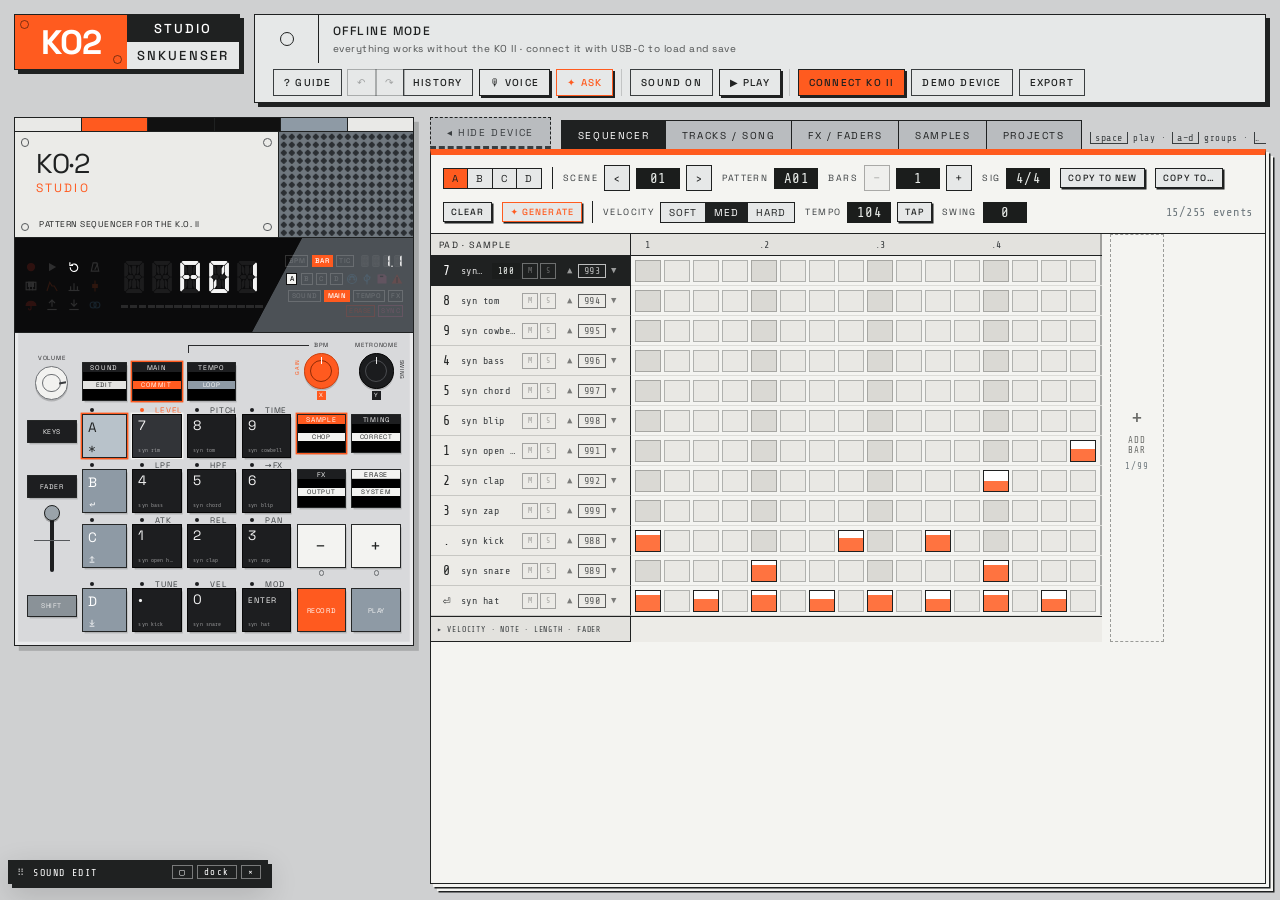
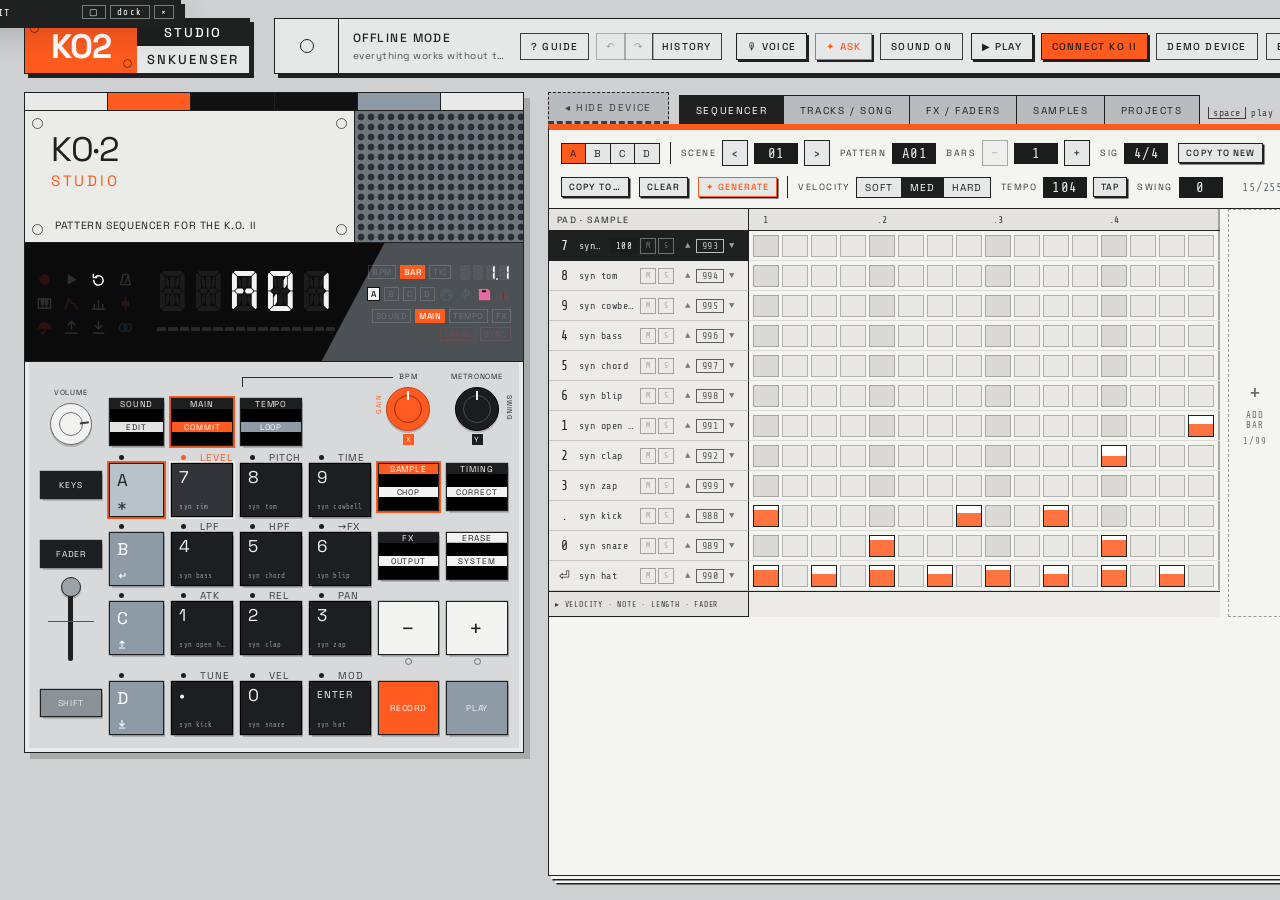
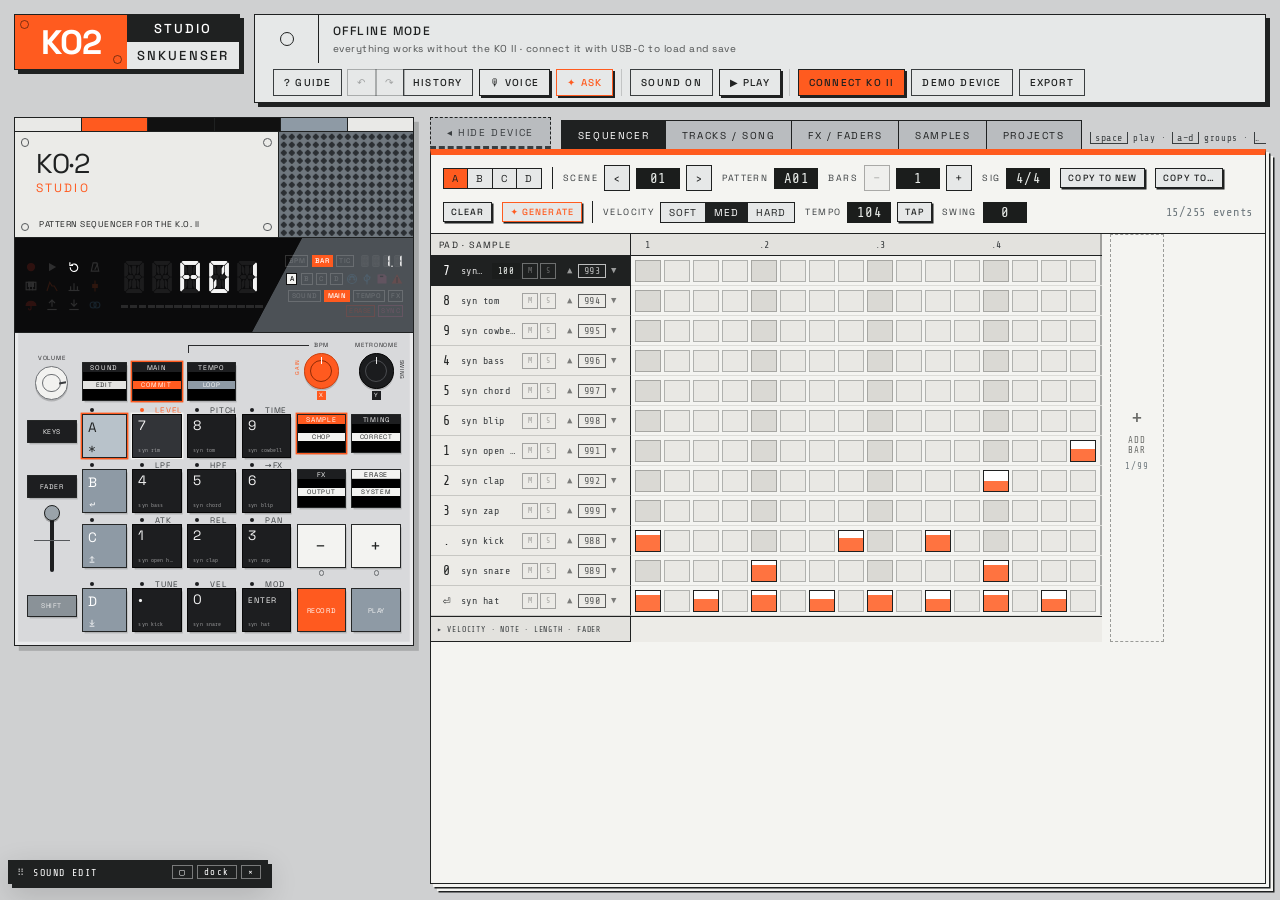
